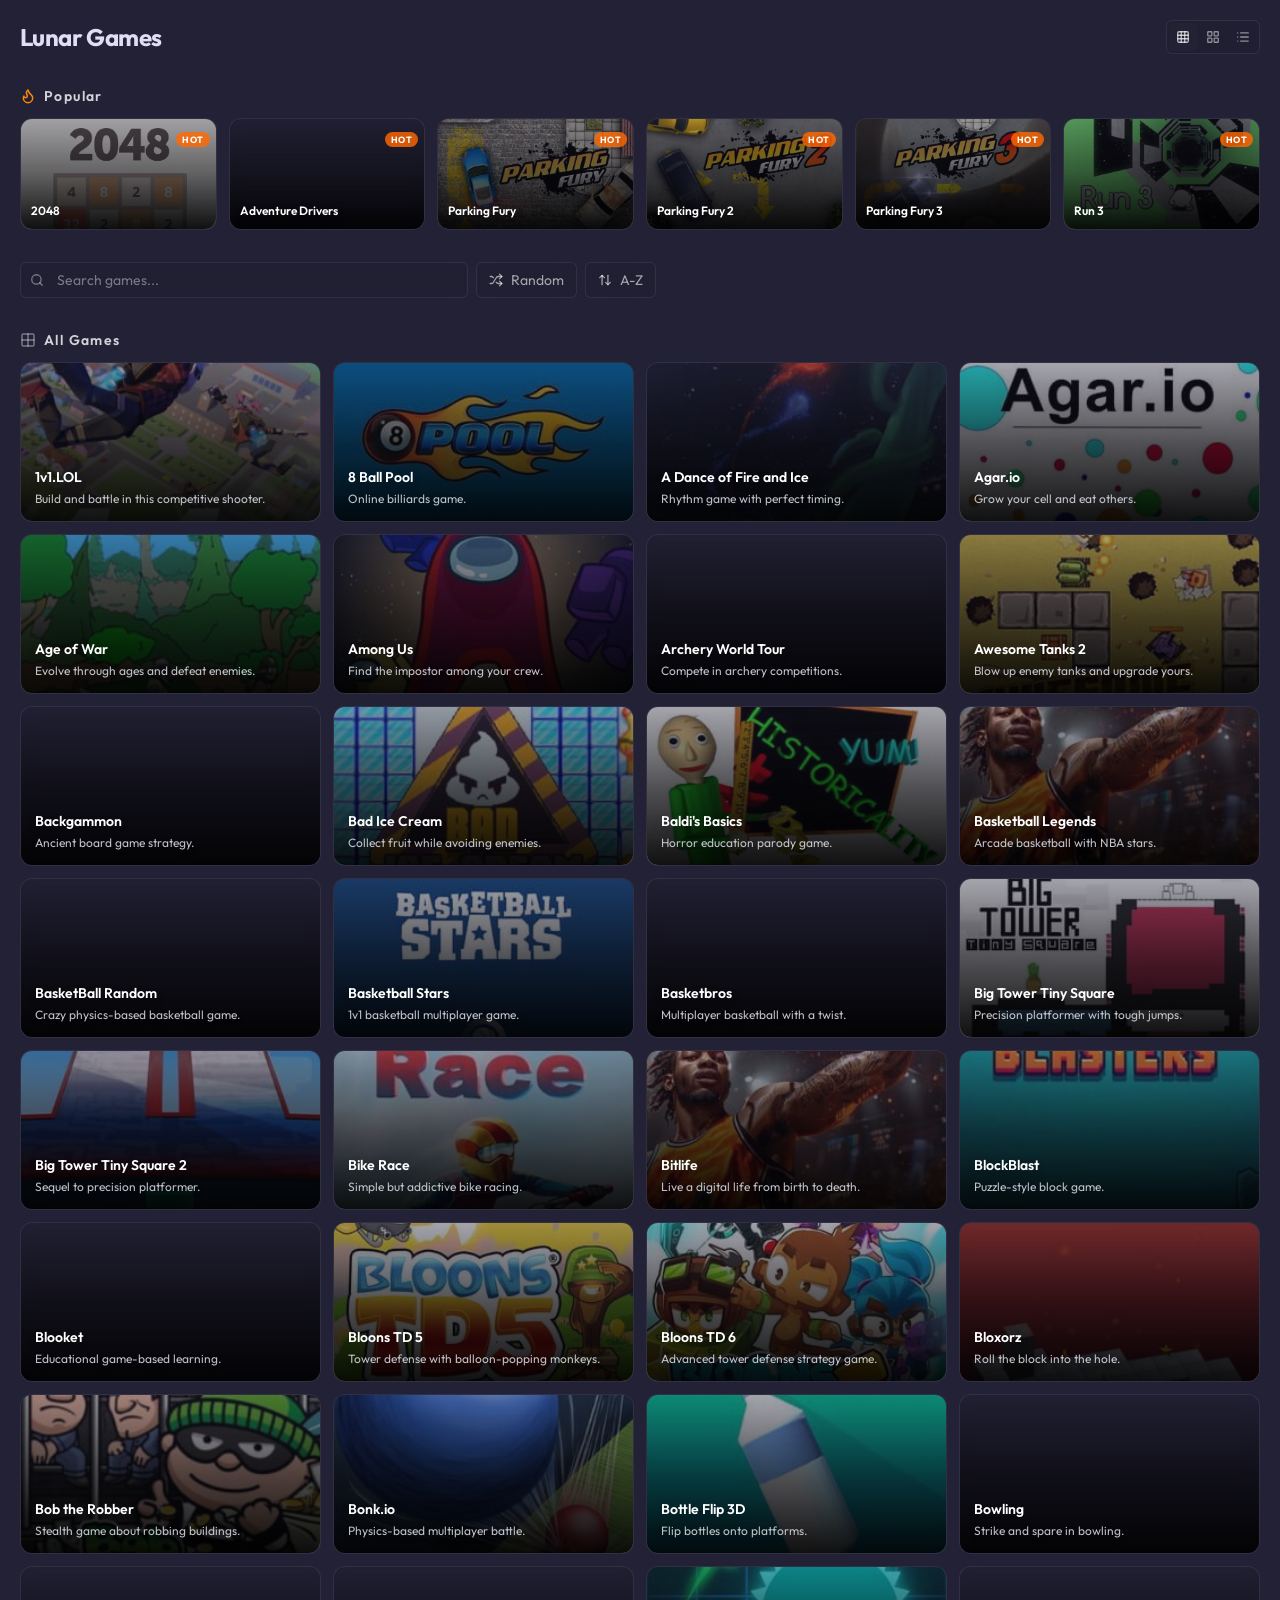
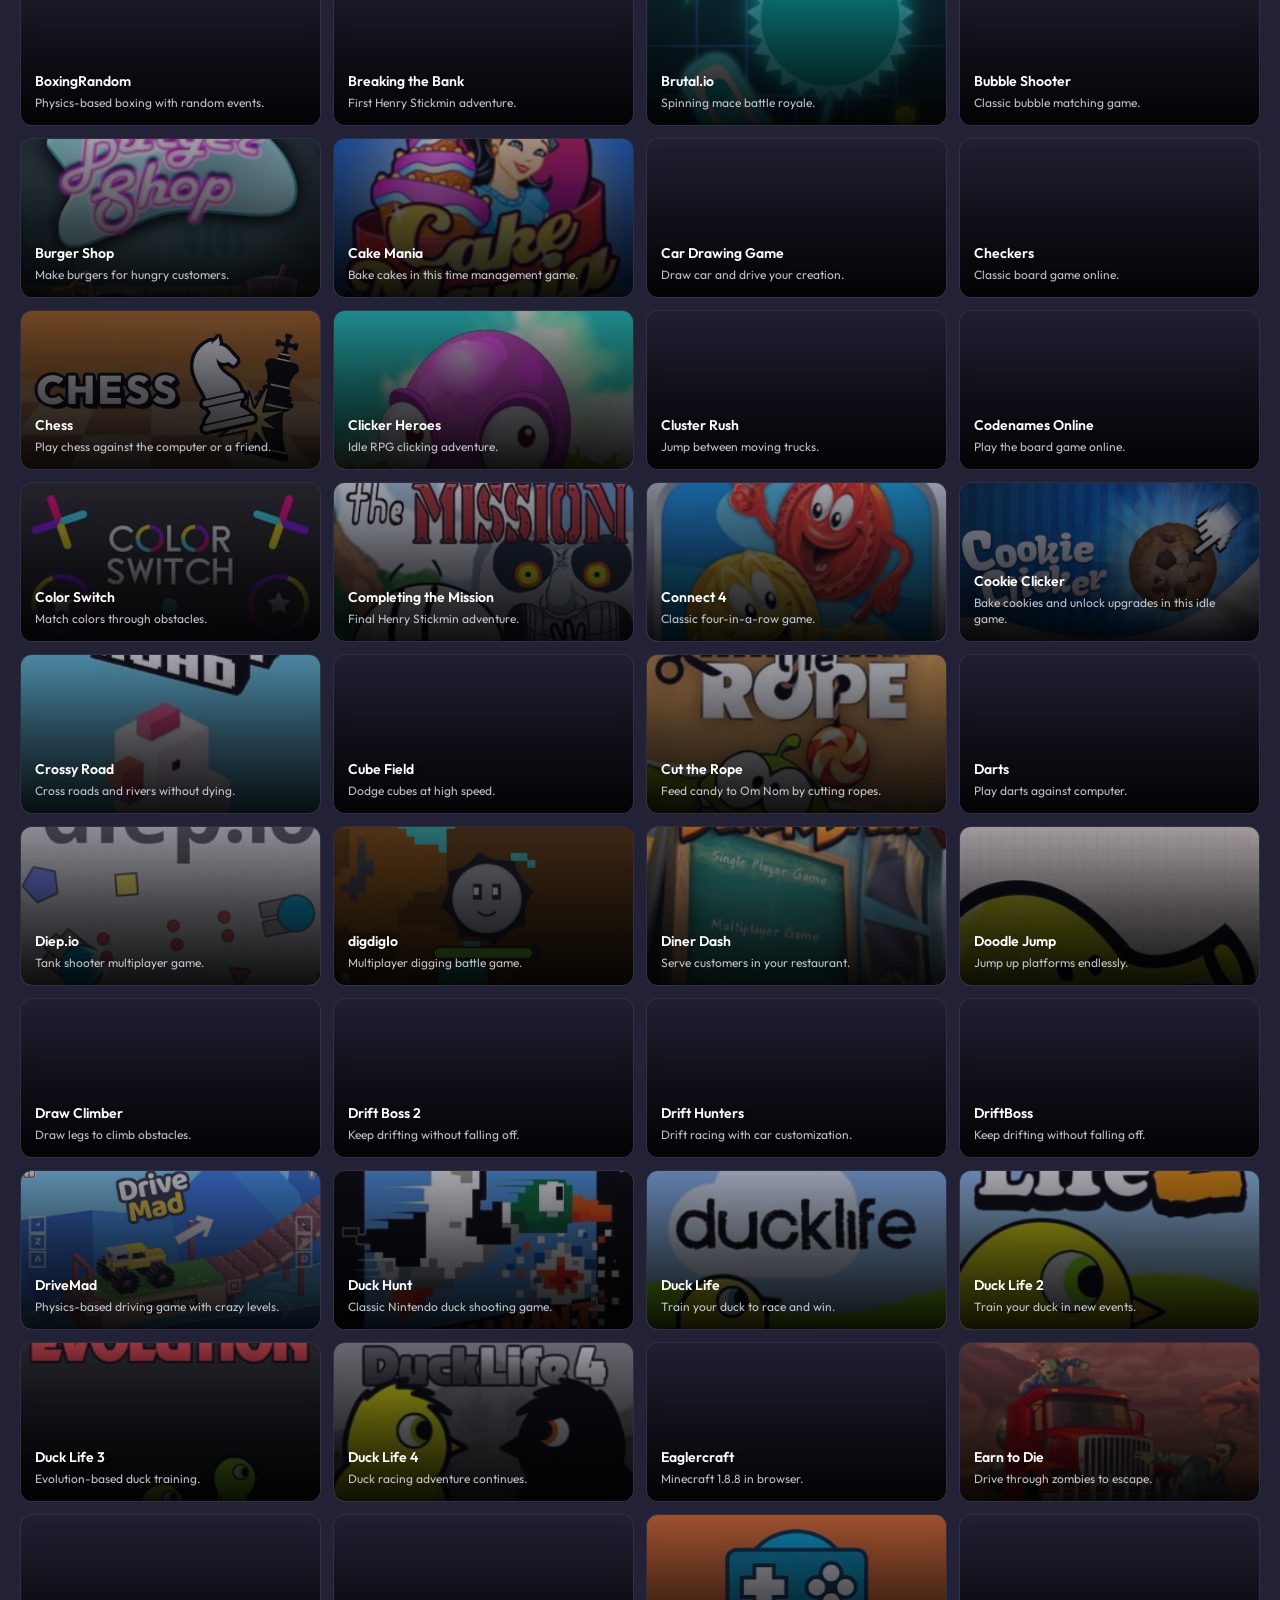
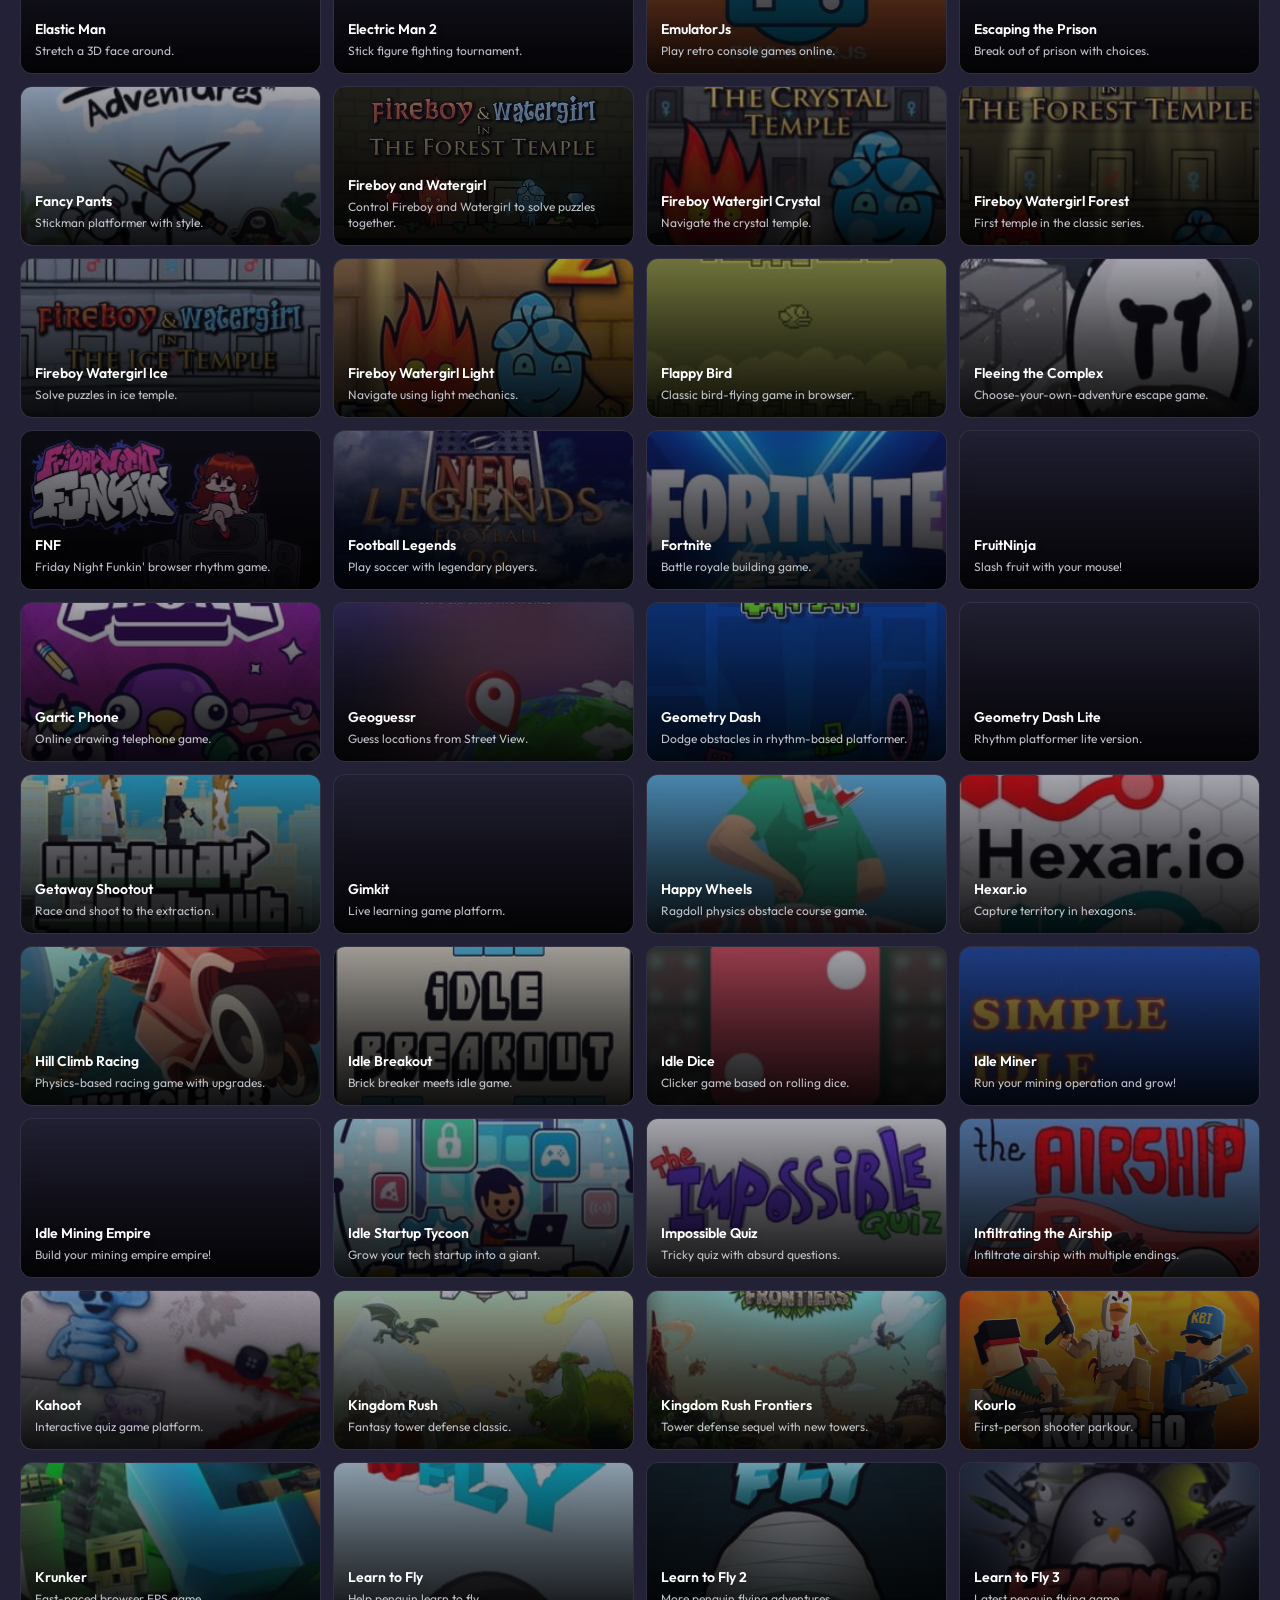
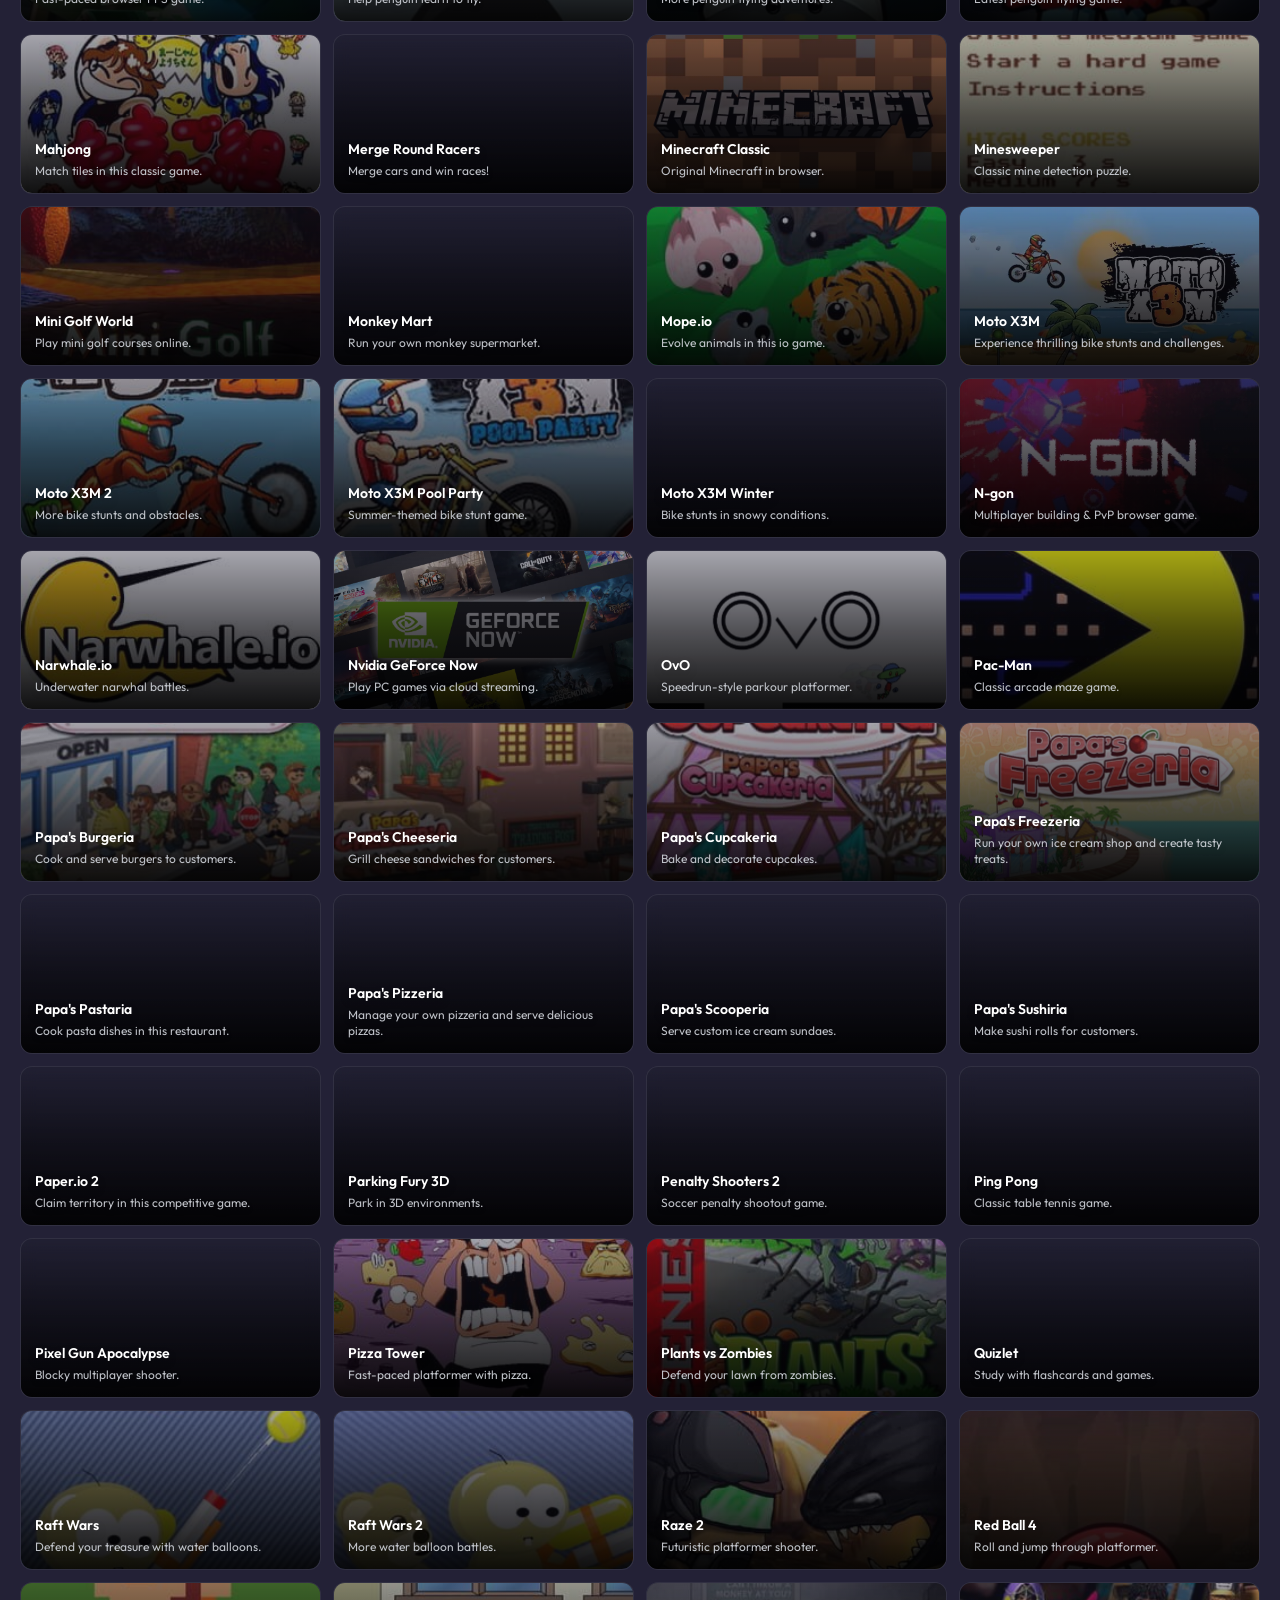
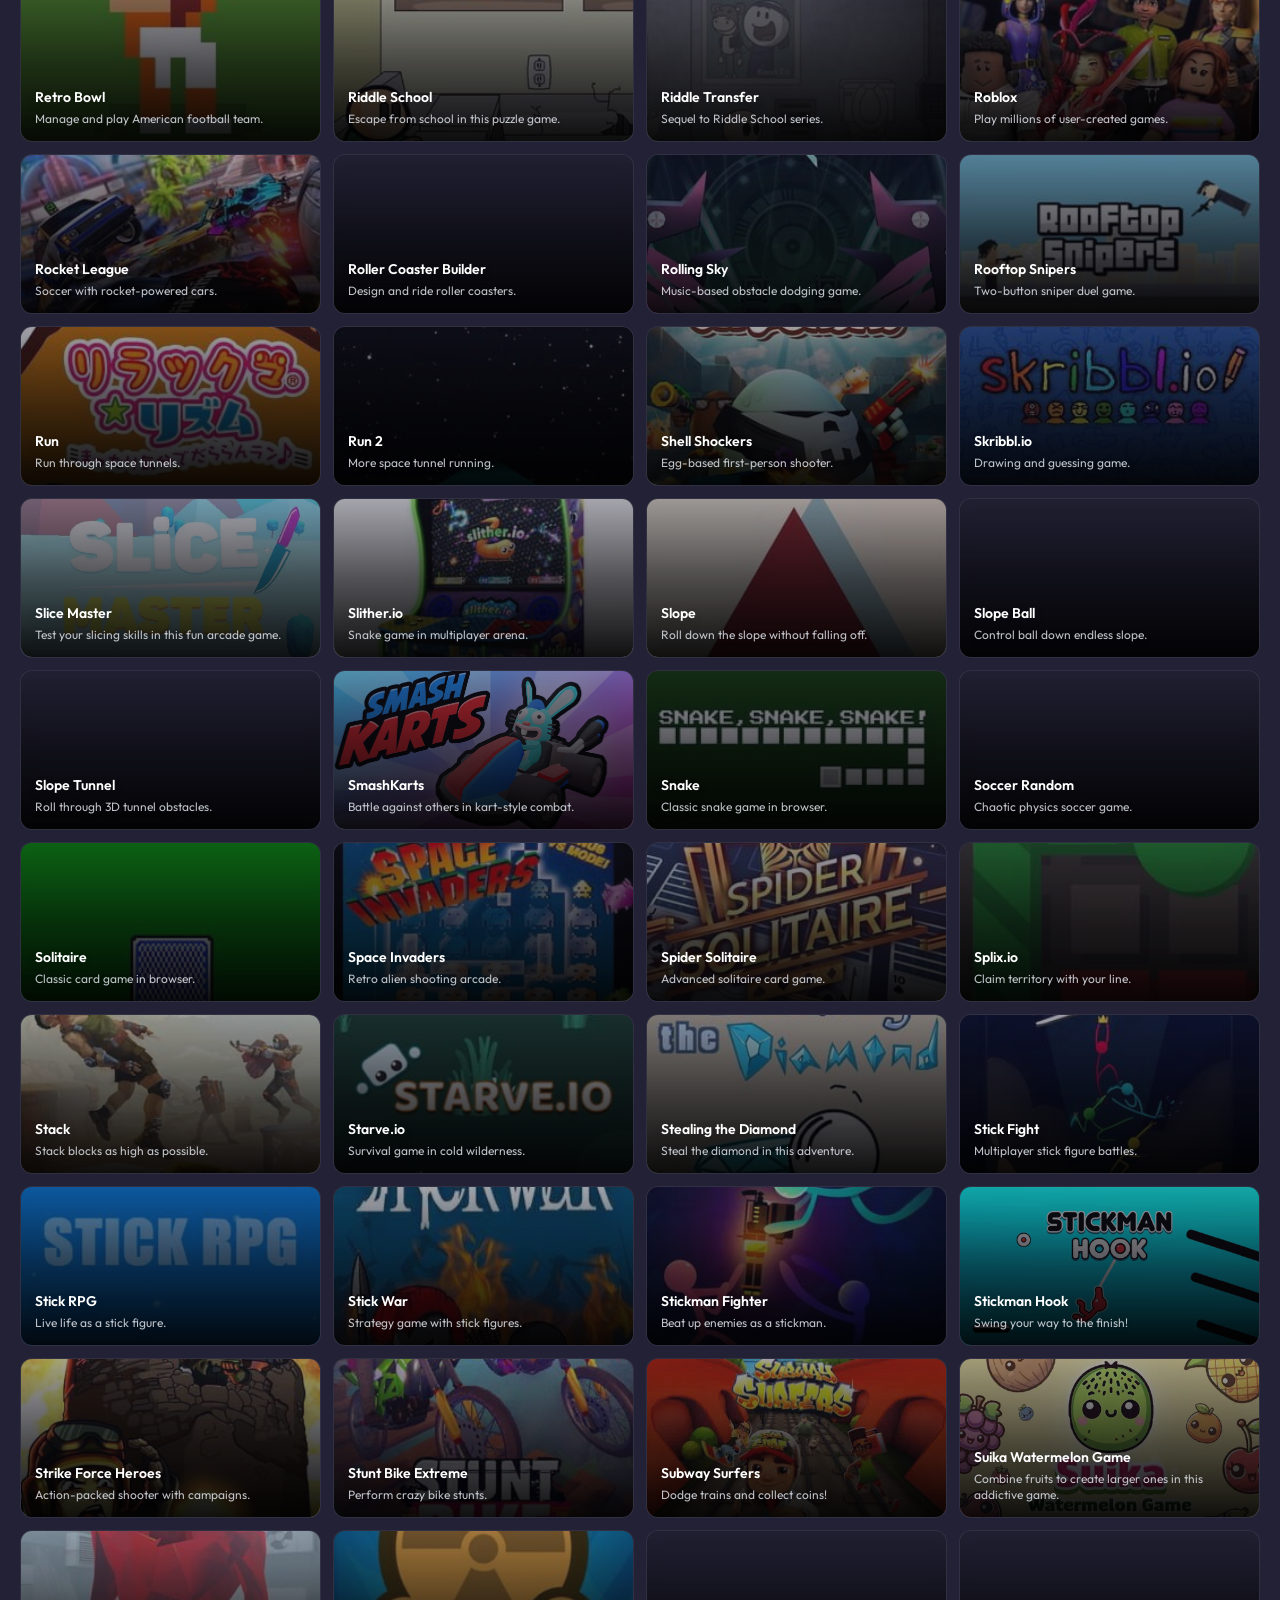
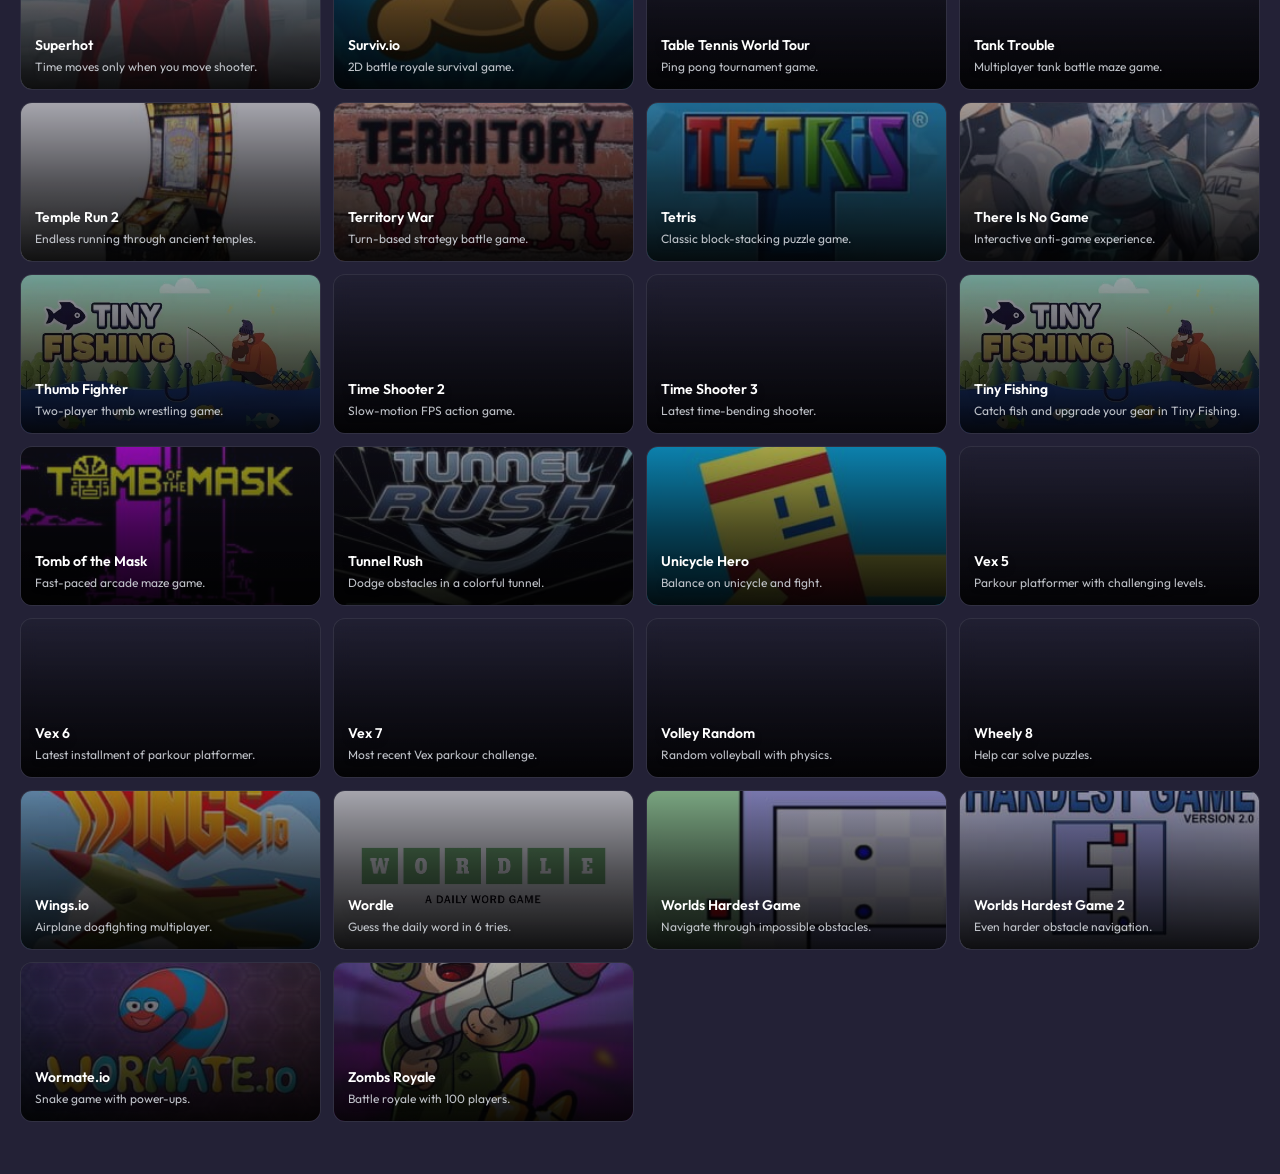
==== math/index.html @ 928b839b "boom" ====
<!DOCTYPE html><html lang="en" data-astro-cid-glvf5kyw> <head><meta charset="UTF-8"><meta name="viewport" content="width=device-width, initial-scale=1.0"><title>Lunar Games</title><script async src="https://www.googletagmanager.com/gtag/js?id=G-DQZPCVEF89"></script><script>
      window.dataLayer = window.dataLayer || [];
      function gtag() {
        window.dataLayer.push(arguments);
      }
      gtag('js', new Date());
      gtag('config', 'G-DQZPCVEF89');
    </script><link rel="stylesheet" href="/_astro/math.CpYYXuPh.css">
<style>@keyframes fadeIn{0%{opacity:0;transform:translateY(10px)}to{opacity:1;transform:translateY(0)}}html,body,[data-astro-cid-glvf5kyw]{scrollbar-width:none!important;-ms-overflow-style:none!important}html::-webkit-scrollbar,body::-webkit-scrollbar,[data-astro-cid-glvf5kyw]::-webkit-scrollbar{display:none!important;width:0!important;background:transparent!important}
</style><script type="module" src="/_astro/page.B6nuzVct.js"></script></head> <body data-astro-cid-glvf5kyw> <script src="/bm/index.js"></script> <script src="/data/all.js"></script> <script src="/tmp/config.js"></script> <script src="/tmp/bundle.js"></script> <html lang="en" data-astro-cid-glapizwy> <body class="bg-background font-linux text-text-header min-h-screen" data-astro-cid-glapizwy> <div class="mx-auto max-w-7xl space-y-8 p-5" data-astro-cid-glapizwy> <div class="flex items-center justify-between" data-astro-cid-glapizwy> <div data-astro-cid-glapizwy> <h1 class="text-2xl font-bold tracking-tight" data-astro-cid-glapizwy>Lunar Games</h1> </div> <div class="flex gap-0.5 rounded-md border border-white/[0.08] bg-[#1e1e2f]/50 p-0.5 backdrop-blur-sm" data-astro-cid-glapizwy> <button data-view="grid" class="flex h-7 w-7 items-center justify-center rounded bg-[#252537]/60 text-white/70 transition-all duration-150" data-astro-cid-glapizwy> <i data-lucide="grid-3x3" class="h-3.5 w-3.5" data-astro-cid-glapizwy></i> </button> <button data-view="compact" class="flex h-7 w-7 items-center justify-center rounded text-white/50 transition-all duration-150" data-astro-cid-glapizwy> <i data-lucide="layout-grid" class="h-3.5 w-3.5" data-astro-cid-glapizwy></i> </button> <button data-view="list" class="flex h-7 w-7 items-center justify-center rounded text-white/50 transition-all duration-150" data-astro-cid-glapizwy> <i data-lucide="list" class="h-3.5 w-3.5" data-astro-cid-glapizwy></i> </button> </div> </div> <div data-astro-cid-glapizwy> <div class="mb-3 flex items-center gap-2" data-astro-cid-glapizwy> <i data-lucide="flame" class="h-4 w-4 text-orange-400" data-astro-cid-glapizwy></i> <h2 class="text-sm font-semibold tracking-widest text-white/80" data-astro-cid-glapizwy>Popular</h2> </div> <div class="grid grid-cols-2 gap-3 sm:grid-cols-3 lg:grid-cols-6" data-astro-cid-glapizwy> <div data-href="https://2048game.com/" data-name="2048" data-bg="/a/images/ga/2048.webp" class="card card-loading group relative flex h-28 cursor-pointer flex-col justify-end overflow-hidden rounded-xl border border-white/[0.08] bg-[#1e1e2f]/40 backdrop-blur-sm transition-all duration-200 hover:scale-[1.03] hover:shadow-lg" data-astro-cid-glapizwy> <div class="card-bg absolute inset-0 bg-cover bg-center opacity-60 transition-opacity group-hover:opacity-80" data-astro-cid-glapizwy></div> <div class="absolute inset-0 bg-gradient-to-t from-black/90 via-black/40 to-transparent" data-astro-cid-glapizwy></div> <div class="absolute top-1.5 right-1.5 z-10" data-astro-cid-glapizwy> <span class="rounded-full bg-orange-500/80 px-1.5 py-0.5 text-[9px] font-bold tracking-wider text-white uppercase backdrop-blur-sm" data-astro-cid-glapizwy>
Hot
</span> </div> <div class="relative z-10 p-2.5" data-astro-cid-glapizwy> <h2 class="truncate text-xs font-semibold text-white drop-shadow-lg" data-astro-cid-glapizwy> 2048 </h2> </div> </div><div data-href="https://ubg77.github.io/game131022/adventure-drivers/" data-name="Adventure Drivers" data-bg="/a/images/ad.jpg" class="card card-loading group relative flex h-28 cursor-pointer flex-col justify-end overflow-hidden rounded-xl border border-white/[0.08] bg-[#1e1e2f]/40 backdrop-blur-sm transition-all duration-200 hover:scale-[1.03] hover:shadow-lg" data-astro-cid-glapizwy> <div class="card-bg absolute inset-0 bg-cover bg-center opacity-60 transition-opacity group-hover:opacity-80" data-astro-cid-glapizwy></div> <div class="absolute inset-0 bg-gradient-to-t from-black/90 via-black/40 to-transparent" data-astro-cid-glapizwy></div> <div class="absolute top-1.5 right-1.5 z-10" data-astro-cid-glapizwy> <span class="rounded-full bg-orange-500/80 px-1.5 py-0.5 text-[9px] font-bold tracking-wider text-white uppercase backdrop-blur-sm" data-astro-cid-glapizwy>
Hot
</span> </div> <div class="relative z-10 p-2.5" data-astro-cid-glapizwy> <h2 class="truncate text-xs font-semibold text-white drop-shadow-lg" data-astro-cid-glapizwy> Adventure Drivers </h2> </div> </div><div data-href="https://www.coolmathgames.com/0-parking-fury/play" data-name="Parking Fury" data-bg="/a/images/ga/pf.webp" class="card card-loading group relative flex h-28 cursor-pointer flex-col justify-end overflow-hidden rounded-xl border border-white/[0.08] bg-[#1e1e2f]/40 backdrop-blur-sm transition-all duration-200 hover:scale-[1.03] hover:shadow-lg" data-astro-cid-glapizwy> <div class="card-bg absolute inset-0 bg-cover bg-center opacity-60 transition-opacity group-hover:opacity-80" data-astro-cid-glapizwy></div> <div class="absolute inset-0 bg-gradient-to-t from-black/90 via-black/40 to-transparent" data-astro-cid-glapizwy></div> <div class="absolute top-1.5 right-1.5 z-10" data-astro-cid-glapizwy> <span class="rounded-full bg-orange-500/80 px-1.5 py-0.5 text-[9px] font-bold tracking-wider text-white uppercase backdrop-blur-sm" data-astro-cid-glapizwy>
Hot
</span> </div> <div class="relative z-10 p-2.5" data-astro-cid-glapizwy> <h2 class="truncate text-xs font-semibold text-white drop-shadow-lg" data-astro-cid-glapizwy> Parking Fury </h2> </div> </div><div data-href="https://www.coolmathgames.com/0-parking-fury-2/play" data-name="Parking Fury 2" data-bg="/a/images/ga/pf2.webp" class="card card-loading group relative flex h-28 cursor-pointer flex-col justify-end overflow-hidden rounded-xl border border-white/[0.08] bg-[#1e1e2f]/40 backdrop-blur-sm transition-all duration-200 hover:scale-[1.03] hover:shadow-lg" data-astro-cid-glapizwy> <div class="card-bg absolute inset-0 bg-cover bg-center opacity-60 transition-opacity group-hover:opacity-80" data-astro-cid-glapizwy></div> <div class="absolute inset-0 bg-gradient-to-t from-black/90 via-black/40 to-transparent" data-astro-cid-glapizwy></div> <div class="absolute top-1.5 right-1.5 z-10" data-astro-cid-glapizwy> <span class="rounded-full bg-orange-500/80 px-1.5 py-0.5 text-[9px] font-bold tracking-wider text-white uppercase backdrop-blur-sm" data-astro-cid-glapizwy>
Hot
</span> </div> <div class="relative z-10 p-2.5" data-astro-cid-glapizwy> <h2 class="truncate text-xs font-semibold text-white drop-shadow-lg" data-astro-cid-glapizwy> Parking Fury 2 </h2> </div> </div><div data-href="https://www.coolmathgames.com/0-parking-fury-3/play" data-name="Parking Fury 3" data-bg="/a/images/ga/pf3.webp" class="card card-loading group relative flex h-28 cursor-pointer flex-col justify-end overflow-hidden rounded-xl border border-white/[0.08] bg-[#1e1e2f]/40 backdrop-blur-sm transition-all duration-200 hover:scale-[1.03] hover:shadow-lg" data-astro-cid-glapizwy> <div class="card-bg absolute inset-0 bg-cover bg-center opacity-60 transition-opacity group-hover:opacity-80" data-astro-cid-glapizwy></div> <div class="absolute inset-0 bg-gradient-to-t from-black/90 via-black/40 to-transparent" data-astro-cid-glapizwy></div> <div class="absolute top-1.5 right-1.5 z-10" data-astro-cid-glapizwy> <span class="rounded-full bg-orange-500/80 px-1.5 py-0.5 text-[9px] font-bold tracking-wider text-white uppercase backdrop-blur-sm" data-astro-cid-glapizwy>
Hot
</span> </div> <div class="relative z-10 p-2.5" data-astro-cid-glapizwy> <h2 class="truncate text-xs font-semibold text-white drop-shadow-lg" data-astro-cid-glapizwy> Parking Fury 3 </h2> </div> </div><div data-href="https://www.coolmathgames.com/0-run-3/play" data-name="Run 3" data-bg="/a/images/ga/r3.webp" class="card card-loading group relative flex h-28 cursor-pointer flex-col justify-end overflow-hidden rounded-xl border border-white/[0.08] bg-[#1e1e2f]/40 backdrop-blur-sm transition-all duration-200 hover:scale-[1.03] hover:shadow-lg" data-astro-cid-glapizwy> <div class="card-bg absolute inset-0 bg-cover bg-center opacity-60 transition-opacity group-hover:opacity-80" data-astro-cid-glapizwy></div> <div class="absolute inset-0 bg-gradient-to-t from-black/90 via-black/40 to-transparent" data-astro-cid-glapizwy></div> <div class="absolute top-1.5 right-1.5 z-10" data-astro-cid-glapizwy> <span class="rounded-full bg-orange-500/80 px-1.5 py-0.5 text-[9px] font-bold tracking-wider text-white uppercase backdrop-blur-sm" data-astro-cid-glapizwy>
Hot
</span> </div> <div class="relative z-10 p-2.5" data-astro-cid-glapizwy> <h2 class="truncate text-xs font-semibold text-white drop-shadow-lg" data-astro-cid-glapizwy> Run 3 </h2> </div> </div> </div> </div> <div class="flex flex-wrap items-center gap-2" data-astro-cid-glapizwy> <div class="relative max-w-md min-w-60 flex-1" data-astro-cid-glapizwy> <i data-lucide="search" class="pointer-events-none absolute top-1/2 left-2.5 z-10 h-3.5 w-3.5 -translate-y-1/2 text-white/40" data-astro-cid-glapizwy></i> <input type="text" data-input placeholder="Search games..." class="h-9 w-full rounded-md border border-white/[0.08] bg-[#1e1e2f]/40 pr-3 pl-9 text-sm text-white/80 placeholder-white/40 backdrop-blur-sm transition-colors focus:border-white/[0.15] focus:outline-none" data-astro-cid-glapizwy> </div> <button data-random class="flex h-9 items-center gap-2 rounded-md border border-white/[0.08] bg-[#1e1e2f]/40 px-3 text-sm text-white/60 backdrop-blur-sm transition-all duration-150 hover:border-white/[0.15] hover:bg-[#1e1e2f]/60 hover:text-white/80" data-astro-cid-glapizwy> <i data-lucide="shuffle" class="h-3.5 w-3.5" data-astro-cid-glapizwy></i>
Random
</button> <button data-sort class="flex h-9 items-center gap-2 rounded-md border border-white/[0.08] bg-[#1e1e2f]/40 px-3 text-sm text-white/60 backdrop-blur-sm transition-all duration-150 hover:border-white/[0.15] hover:bg-[#1e1e2f]/60 hover:text-white/80" data-astro-cid-glapizwy> <i data-lucide="arrow-up-down" class="h-3.5 w-3.5" data-astro-cid-glapizwy></i> <span data-astro-cid-glapizwy>A-Z</span> </button> </div> <div data-astro-cid-glapizwy> <div class="mb-3 flex items-center gap-2" data-astro-cid-glapizwy> <i data-lucide="grid-2x2" class="h-4 w-4 text-white/40" data-astro-cid-glapizwy></i> <h2 class="text-sm font-semibold tracking-widest text-white/80" data-astro-cid-glapizwy>All Games</h2> </div> <div data-container class="grid grid-cols-1 gap-3 sm:grid-cols-2 md:grid-cols-3 lg:grid-cols-4" data-astro-cid-glapizwy> <div data-href="https://1v1.lol/" data-name="1v1.LOL" data-bg="/a/images/ga/1v1.jpg" class="card card-loading group relative flex h-40 cursor-pointer flex-col justify-end overflow-hidden rounded-xl border border-white/[0.08] bg-[#1e1e2f]/40 backdrop-blur-sm transition-all duration-200 hover:scale-[1.02] hover:border-white/[0.15] hover:shadow-lg hover:shadow-black/30" style="animation: fadeIn 0.3s ease-out" data-astro-cid-glapizwy> <div class="card-bg absolute inset-0 bg-cover bg-center opacity-60 transition-opacity group-hover:opacity-75" data-astro-cid-glapizwy></div> <div class="absolute inset-0 bg-gradient-to-t from-black/90 via-black/50 to-transparent" data-astro-cid-glapizwy></div> <div class="relative z-10 p-3.5" data-astro-cid-glapizwy> <h2 class="mb-1 text-sm font-semibold text-white drop-shadow-lg" data-astro-cid-glapizwy>1v1.LOL</h2> <p class="line-clamp-2 text-xs text-gray-300/90 drop-shadow-md" data-astro-cid-glapizwy>Build and battle in this competitive shooter.</p> </div> </div><div data-href="https://www.crazygames.com/game/8-ball-pool" data-name="8 Ball Pool" data-bg="/a/images/ga/8ball.jpg" class="card card-loading group relative flex h-40 cursor-pointer flex-col justify-end overflow-hidden rounded-xl border border-white/[0.08] bg-[#1e1e2f]/40 backdrop-blur-sm transition-all duration-200 hover:scale-[1.02] hover:border-white/[0.15] hover:shadow-lg hover:shadow-black/30" style="animation: fadeIn 0.3s ease-out" data-astro-cid-glapizwy> <div class="card-bg absolute inset-0 bg-cover bg-center opacity-60 transition-opacity group-hover:opacity-75" data-astro-cid-glapizwy></div> <div class="absolute inset-0 bg-gradient-to-t from-black/90 via-black/50 to-transparent" data-astro-cid-glapizwy></div> <div class="relative z-10 p-3.5" data-astro-cid-glapizwy> <h2 class="mb-1 text-sm font-semibold text-white drop-shadow-lg" data-astro-cid-glapizwy>8 Ball Pool</h2> <p class="line-clamp-2 text-xs text-gray-300/90 drop-shadow-md" data-astro-cid-glapizwy>Online billiards game.</p> </div> </div><div data-href="https://www.coolmathgames.com/0-a-dance-of-fire-and-ice/play" data-name="A Dance of Fire and Ice" data-bg="/a/images/ga/adfi.jpg" class="card card-loading group relative flex h-40 cursor-pointer flex-col justify-end overflow-hidden rounded-xl border border-white/[0.08] bg-[#1e1e2f]/40 backdrop-blur-sm transition-all duration-200 hover:scale-[1.02] hover:border-white/[0.15] hover:shadow-lg hover:shadow-black/30" style="animation: fadeIn 0.3s ease-out" data-astro-cid-glapizwy> <div class="card-bg absolute inset-0 bg-cover bg-center opacity-60 transition-opacity group-hover:opacity-75" data-astro-cid-glapizwy></div> <div class="absolute inset-0 bg-gradient-to-t from-black/90 via-black/50 to-transparent" data-astro-cid-glapizwy></div> <div class="relative z-10 p-3.5" data-astro-cid-glapizwy> <h2 class="mb-1 text-sm font-semibold text-white drop-shadow-lg" data-astro-cid-glapizwy>A Dance of Fire and Ice</h2> <p class="line-clamp-2 text-xs text-gray-300/90 drop-shadow-md" data-astro-cid-glapizwy>Rhythm game with perfect timing.</p> </div> </div><div data-href="https://agar.io/" data-name="Agar.io" data-bg="/a/images/ga/agar.jpg" class="card card-loading group relative flex h-40 cursor-pointer flex-col justify-end overflow-hidden rounded-xl border border-white/[0.08] bg-[#1e1e2f]/40 backdrop-blur-sm transition-all duration-200 hover:scale-[1.02] hover:border-white/[0.15] hover:shadow-lg hover:shadow-black/30" style="animation: fadeIn 0.3s ease-out" data-astro-cid-glapizwy> <div class="card-bg absolute inset-0 bg-cover bg-center opacity-60 transition-opacity group-hover:opacity-75" data-astro-cid-glapizwy></div> <div class="absolute inset-0 bg-gradient-to-t from-black/90 via-black/50 to-transparent" data-astro-cid-glapizwy></div> <div class="relative z-10 p-3.5" data-astro-cid-glapizwy> <h2 class="mb-1 text-sm font-semibold text-white drop-shadow-lg" data-astro-cid-glapizwy>Agar.io</h2> <p class="line-clamp-2 text-xs text-gray-300/90 drop-shadow-md" data-astro-cid-glapizwy>Grow your cell and eat others.</p> </div> </div><div data-href="https://www.crazygames.com/game/age-of-war" data-name="Age of War" data-bg="/a/images/ga/aow.jpg" class="card card-loading group relative flex h-40 cursor-pointer flex-col justify-end overflow-hidden rounded-xl border border-white/[0.08] bg-[#1e1e2f]/40 backdrop-blur-sm transition-all duration-200 hover:scale-[1.02] hover:border-white/[0.15] hover:shadow-lg hover:shadow-black/30" style="animation: fadeIn 0.3s ease-out" data-astro-cid-glapizwy> <div class="card-bg absolute inset-0 bg-cover bg-center opacity-60 transition-opacity group-hover:opacity-75" data-astro-cid-glapizwy></div> <div class="absolute inset-0 bg-gradient-to-t from-black/90 via-black/50 to-transparent" data-astro-cid-glapizwy></div> <div class="relative z-10 p-3.5" data-astro-cid-glapizwy> <h2 class="mb-1 text-sm font-semibold text-white drop-shadow-lg" data-astro-cid-glapizwy>Age of War</h2> <p class="line-clamp-2 text-xs text-gray-300/90 drop-shadow-md" data-astro-cid-glapizwy>Evolve through ages and defeat enemies.</p> </div> </div><div data-href="https://www.crazygames.com/game/among-us" data-name="Among Us" data-bg="/a/images/ga/au.jpg" class="card card-loading group relative flex h-40 cursor-pointer flex-col justify-end overflow-hidden rounded-xl border border-white/[0.08] bg-[#1e1e2f]/40 backdrop-blur-sm transition-all duration-200 hover:scale-[1.02] hover:border-white/[0.15] hover:shadow-lg hover:shadow-black/30" style="animation: fadeIn 0.3s ease-out" data-astro-cid-glapizwy> <div class="card-bg absolute inset-0 bg-cover bg-center opacity-60 transition-opacity group-hover:opacity-75" data-astro-cid-glapizwy></div> <div class="absolute inset-0 bg-gradient-to-t from-black/90 via-black/50 to-transparent" data-astro-cid-glapizwy></div> <div class="relative z-10 p-3.5" data-astro-cid-glapizwy> <h2 class="mb-1 text-sm font-semibold text-white drop-shadow-lg" data-astro-cid-glapizwy>Among Us</h2> <p class="line-clamp-2 text-xs text-gray-300/90 drop-shadow-md" data-astro-cid-glapizwy>Find the impostor among your crew.</p> </div> </div><div data-href="https://www.crazygames.com/game/archery-world-tour" data-name="Archery World Tour" data-bg="/a/images/ga/awt.webp" class="card card-loading group relative flex h-40 cursor-pointer flex-col justify-end overflow-hidden rounded-xl border border-white/[0.08] bg-[#1e1e2f]/40 backdrop-blur-sm transition-all duration-200 hover:scale-[1.02] hover:border-white/[0.15] hover:shadow-lg hover:shadow-black/30" style="animation: fadeIn 0.3s ease-out" data-astro-cid-glapizwy> <div class="card-bg absolute inset-0 bg-cover bg-center opacity-60 transition-opacity group-hover:opacity-75" data-astro-cid-glapizwy></div> <div class="absolute inset-0 bg-gradient-to-t from-black/90 via-black/50 to-transparent" data-astro-cid-glapizwy></div> <div class="relative z-10 p-3.5" data-astro-cid-glapizwy> <h2 class="mb-1 text-sm font-semibold text-white drop-shadow-lg" data-astro-cid-glapizwy>Archery World Tour</h2> <p class="line-clamp-2 text-xs text-gray-300/90 drop-shadow-md" data-astro-cid-glapizwy>Compete in archery competitions.</p> </div> </div><div data-href="https://ubg98.github.io/AwesomeTanks2/" data-name="Awesome Tanks 2" data-bg="/a/images/ga/at2.jpg" class="card card-loading group relative flex h-40 cursor-pointer flex-col justify-end overflow-hidden rounded-xl border border-white/[0.08] bg-[#1e1e2f]/40 backdrop-blur-sm transition-all duration-200 hover:scale-[1.02] hover:border-white/[0.15] hover:shadow-lg hover:shadow-black/30" style="animation: fadeIn 0.3s ease-out" data-astro-cid-glapizwy> <div class="card-bg absolute inset-0 bg-cover bg-center opacity-60 transition-opacity group-hover:opacity-75" data-astro-cid-glapizwy></div> <div class="absolute inset-0 bg-gradient-to-t from-black/90 via-black/50 to-transparent" data-astro-cid-glapizwy></div> <div class="relative z-10 p-3.5" data-astro-cid-glapizwy> <h2 class="mb-1 text-sm font-semibold text-white drop-shadow-lg" data-astro-cid-glapizwy>Awesome Tanks 2</h2> <p class="line-clamp-2 text-xs text-gray-300/90 drop-shadow-md" data-astro-cid-glapizwy>Blow up enemy tanks and upgrade yours.</p> </div> </div><div data-href="https://www.247backgammon.com/" data-name="Backgammon" data-bg="/a/images/ga/bg.webp" class="card card-loading group relative flex h-40 cursor-pointer flex-col justify-end overflow-hidden rounded-xl border border-white/[0.08] bg-[#1e1e2f]/40 backdrop-blur-sm transition-all duration-200 hover:scale-[1.02] hover:border-white/[0.15] hover:shadow-lg hover:shadow-black/30" style="animation: fadeIn 0.3s ease-out" data-astro-cid-glapizwy> <div class="card-bg absolute inset-0 bg-cover bg-center opacity-60 transition-opacity group-hover:opacity-75" data-astro-cid-glapizwy></div> <div class="absolute inset-0 bg-gradient-to-t from-black/90 via-black/50 to-transparent" data-astro-cid-glapizwy></div> <div class="relative z-10 p-3.5" data-astro-cid-glapizwy> <h2 class="mb-1 text-sm font-semibold text-white drop-shadow-lg" data-astro-cid-glapizwy>Backgammon</h2> <p class="line-clamp-2 text-xs text-gray-300/90 drop-shadow-md" data-astro-cid-glapizwy>Ancient board game strategy.</p> </div> </div><div data-href="https://www.coolmathgames.com/0-bad-ice-cream/play" data-name="Bad Ice Cream" data-bg="/a/images/ga/bic.jpg" class="card card-loading group relative flex h-40 cursor-pointer flex-col justify-end overflow-hidden rounded-xl border border-white/[0.08] bg-[#1e1e2f]/40 backdrop-blur-sm transition-all duration-200 hover:scale-[1.02] hover:border-white/[0.15] hover:shadow-lg hover:shadow-black/30" style="animation: fadeIn 0.3s ease-out" data-astro-cid-glapizwy> <div class="card-bg absolute inset-0 bg-cover bg-center opacity-60 transition-opacity group-hover:opacity-75" data-astro-cid-glapizwy></div> <div class="absolute inset-0 bg-gradient-to-t from-black/90 via-black/50 to-transparent" data-astro-cid-glapizwy></div> <div class="relative z-10 p-3.5" data-astro-cid-glapizwy> <h2 class="mb-1 text-sm font-semibold text-white drop-shadow-lg" data-astro-cid-glapizwy>Bad Ice Cream</h2> <p class="line-clamp-2 text-xs text-gray-300/90 drop-shadow-md" data-astro-cid-glapizwy>Collect fruit while avoiding enemies.</p> </div> </div><div data-href="https://ubg77.github.io/game131022/baldis-basics/" data-name="Baldi's Basics" data-bg="/a/images/ga/baldi.jpg" class="card card-loading group relative flex h-40 cursor-pointer flex-col justify-end overflow-hidden rounded-xl border border-white/[0.08] bg-[#1e1e2f]/40 backdrop-blur-sm transition-all duration-200 hover:scale-[1.02] hover:border-white/[0.15] hover:shadow-lg hover:shadow-black/30" style="animation: fadeIn 0.3s ease-out" data-astro-cid-glapizwy> <div class="card-bg absolute inset-0 bg-cover bg-center opacity-60 transition-opacity group-hover:opacity-75" data-astro-cid-glapizwy></div> <div class="absolute inset-0 bg-gradient-to-t from-black/90 via-black/50 to-transparent" data-astro-cid-glapizwy></div> <div class="relative z-10 p-3.5" data-astro-cid-glapizwy> <h2 class="mb-1 text-sm font-semibold text-white drop-shadow-lg" data-astro-cid-glapizwy>Baldi&#39;s Basics</h2> <p class="line-clamp-2 text-xs text-gray-300/90 drop-shadow-md" data-astro-cid-glapizwy>Horror education parody game.</p> </div> </div><div data-href="https://basketball-legends.io/" data-name="Basketball Legends" data-bg="/a/images/ga/bl.jpg" class="card card-loading group relative flex h-40 cursor-pointer flex-col justify-end overflow-hidden rounded-xl border border-white/[0.08] bg-[#1e1e2f]/40 backdrop-blur-sm transition-all duration-200 hover:scale-[1.02] hover:border-white/[0.15] hover:shadow-lg hover:shadow-black/30" style="animation: fadeIn 0.3s ease-out" data-astro-cid-glapizwy> <div class="card-bg absolute inset-0 bg-cover bg-center opacity-60 transition-opacity group-hover:opacity-75" data-astro-cid-glapizwy></div> <div class="absolute inset-0 bg-gradient-to-t from-black/90 via-black/50 to-transparent" data-astro-cid-glapizwy></div> <div class="relative z-10 p-3.5" data-astro-cid-glapizwy> <h2 class="mb-1 text-sm font-semibold text-white drop-shadow-lg" data-astro-cid-glapizwy>Basketball Legends</h2> <p class="line-clamp-2 text-xs text-gray-300/90 drop-shadow-md" data-astro-cid-glapizwy>Arcade basketball with NBA stars.</p> </div> </div><div data-href="https://tylerpalko.github.io/gamehub/basketrandom/" data-name="BasketBall Random" data-bg="/a/images/bbr.png" class="card card-loading group relative flex h-40 cursor-pointer flex-col justify-end overflow-hidden rounded-xl border border-white/[0.08] bg-[#1e1e2f]/40 backdrop-blur-sm transition-all duration-200 hover:scale-[1.02] hover:border-white/[0.15] hover:shadow-lg hover:shadow-black/30" style="animation: fadeIn 0.3s ease-out" data-astro-cid-glapizwy> <div class="card-bg absolute inset-0 bg-cover bg-center opacity-60 transition-opacity group-hover:opacity-75" data-astro-cid-glapizwy></div> <div class="absolute inset-0 bg-gradient-to-t from-black/90 via-black/50 to-transparent" data-astro-cid-glapizwy></div> <div class="relative z-10 p-3.5" data-astro-cid-glapizwy> <h2 class="mb-1 text-sm font-semibold text-white drop-shadow-lg" data-astro-cid-glapizwy>BasketBall Random</h2> <p class="line-clamp-2 text-xs text-gray-300/90 drop-shadow-md" data-astro-cid-glapizwy>Crazy physics-based basketball game.</p> </div> </div><div data-href="https://basketball-stars.io/" data-name="Basketball Stars" data-bg="/a/images/ga/bstars.jpg" class="card card-loading group relative flex h-40 cursor-pointer flex-col justify-end overflow-hidden rounded-xl border border-white/[0.08] bg-[#1e1e2f]/40 backdrop-blur-sm transition-all duration-200 hover:scale-[1.02] hover:border-white/[0.15] hover:shadow-lg hover:shadow-black/30" style="animation: fadeIn 0.3s ease-out" data-astro-cid-glapizwy> <div class="card-bg absolute inset-0 bg-cover bg-center opacity-60 transition-opacity group-hover:opacity-75" data-astro-cid-glapizwy></div> <div class="absolute inset-0 bg-gradient-to-t from-black/90 via-black/50 to-transparent" data-astro-cid-glapizwy></div> <div class="relative z-10 p-3.5" data-astro-cid-glapizwy> <h2 class="mb-1 text-sm font-semibold text-white drop-shadow-lg" data-astro-cid-glapizwy>Basketball Stars</h2> <p class="line-clamp-2 text-xs text-gray-300/90 drop-shadow-md" data-astro-cid-glapizwy>1v1 basketball multiplayer game.</p> </div> </div><div data-href="https://basketbros.io/" data-name="Basketbros" data-bg="/a/images/bbs.jpeg" class="card card-loading group relative flex h-40 cursor-pointer flex-col justify-end overflow-hidden rounded-xl border border-white/[0.08] bg-[#1e1e2f]/40 backdrop-blur-sm transition-all duration-200 hover:scale-[1.02] hover:border-white/[0.15] hover:shadow-lg hover:shadow-black/30" style="animation: fadeIn 0.3s ease-out" data-astro-cid-glapizwy> <div class="card-bg absolute inset-0 bg-cover bg-center opacity-60 transition-opacity group-hover:opacity-75" data-astro-cid-glapizwy></div> <div class="absolute inset-0 bg-gradient-to-t from-black/90 via-black/50 to-transparent" data-astro-cid-glapizwy></div> <div class="relative z-10 p-3.5" data-astro-cid-glapizwy> <h2 class="mb-1 text-sm font-semibold text-white drop-shadow-lg" data-astro-cid-glapizwy>Basketbros</h2> <p class="line-clamp-2 text-xs text-gray-300/90 drop-shadow-md" data-astro-cid-glapizwy>Multiplayer basketball with a twist.</p> </div> </div><div data-href="https://www.coolmathgames.com/0-big-tower-tiny-square/play" data-name="Big Tower Tiny Square" data-bg="/a/images/ga/btts.jpg" class="card card-loading group relative flex h-40 cursor-pointer flex-col justify-end overflow-hidden rounded-xl border border-white/[0.08] bg-[#1e1e2f]/40 backdrop-blur-sm transition-all duration-200 hover:scale-[1.02] hover:border-white/[0.15] hover:shadow-lg hover:shadow-black/30" style="animation: fadeIn 0.3s ease-out" data-astro-cid-glapizwy> <div class="card-bg absolute inset-0 bg-cover bg-center opacity-60 transition-opacity group-hover:opacity-75" data-astro-cid-glapizwy></div> <div class="absolute inset-0 bg-gradient-to-t from-black/90 via-black/50 to-transparent" data-astro-cid-glapizwy></div> <div class="relative z-10 p-3.5" data-astro-cid-glapizwy> <h2 class="mb-1 text-sm font-semibold text-white drop-shadow-lg" data-astro-cid-glapizwy>Big Tower Tiny Square</h2> <p class="line-clamp-2 text-xs text-gray-300/90 drop-shadow-md" data-astro-cid-glapizwy>Precision platformer with tough jumps.</p> </div> </div><div data-href="https://www.coolmathgames.com/0-big-tower-tiny-square-2/play" data-name="Big Tower Tiny Square 2" data-bg="/a/images/ga/btts2.jpg" class="card card-loading group relative flex h-40 cursor-pointer flex-col justify-end overflow-hidden rounded-xl border border-white/[0.08] bg-[#1e1e2f]/40 backdrop-blur-sm transition-all duration-200 hover:scale-[1.02] hover:border-white/[0.15] hover:shadow-lg hover:shadow-black/30" style="animation: fadeIn 0.3s ease-out" data-astro-cid-glapizwy> <div class="card-bg absolute inset-0 bg-cover bg-center opacity-60 transition-opacity group-hover:opacity-75" data-astro-cid-glapizwy></div> <div class="absolute inset-0 bg-gradient-to-t from-black/90 via-black/50 to-transparent" data-astro-cid-glapizwy></div> <div class="relative z-10 p-3.5" data-astro-cid-glapizwy> <h2 class="mb-1 text-sm font-semibold text-white drop-shadow-lg" data-astro-cid-glapizwy>Big Tower Tiny Square 2</h2> <p class="line-clamp-2 text-xs text-gray-300/90 drop-shadow-md" data-astro-cid-glapizwy>Sequel to precision platformer.</p> </div> </div><div data-href="https://ubg77.github.io/game131022/bike-race/" data-name="Bike Race" data-bg="/a/images/ga/br.jpg" class="card card-loading group relative flex h-40 cursor-pointer flex-col justify-end overflow-hidden rounded-xl border border-white/[0.08] bg-[#1e1e2f]/40 backdrop-blur-sm transition-all duration-200 hover:scale-[1.02] hover:border-white/[0.15] hover:shadow-lg hover:shadow-black/30" style="animation: fadeIn 0.3s ease-out" data-astro-cid-glapizwy> <div class="card-bg absolute inset-0 bg-cover bg-center opacity-60 transition-opacity group-hover:opacity-75" data-astro-cid-glapizwy></div> <div class="absolute inset-0 bg-gradient-to-t from-black/90 via-black/50 to-transparent" data-astro-cid-glapizwy></div> <div class="relative z-10 p-3.5" data-astro-cid-glapizwy> <h2 class="mb-1 text-sm font-semibold text-white drop-shadow-lg" data-astro-cid-glapizwy>Bike Race</h2> <p class="line-clamp-2 text-xs text-gray-300/90 drop-shadow-md" data-astro-cid-glapizwy>Simple but addictive bike racing.</p> </div> </div><div data-href="https://xlegends.github.io/bitlife/" data-name="Bitlife" data-bg="/a/images/ga/bl.jpg" class="card card-loading group relative flex h-40 cursor-pointer flex-col justify-end overflow-hidden rounded-xl border border-white/[0.08] bg-[#1e1e2f]/40 backdrop-blur-sm transition-all duration-200 hover:scale-[1.02] hover:border-white/[0.15] hover:shadow-lg hover:shadow-black/30" style="animation: fadeIn 0.3s ease-out" data-astro-cid-glapizwy> <div class="card-bg absolute inset-0 bg-cover bg-center opacity-60 transition-opacity group-hover:opacity-75" data-astro-cid-glapizwy></div> <div class="absolute inset-0 bg-gradient-to-t from-black/90 via-black/50 to-transparent" data-astro-cid-glapizwy></div> <div class="relative z-10 p-3.5" data-astro-cid-glapizwy> <h2 class="mb-1 text-sm font-semibold text-white drop-shadow-lg" data-astro-cid-glapizwy>Bitlife</h2> <p class="line-clamp-2 text-xs text-gray-300/90 drop-shadow-md" data-astro-cid-glapizwy>Live a digital life from birth to death.</p> </div> </div><div data-href="https://reunbozdo.github.io/" data-name="BlockBlast" data-bg="/a/images/ga/bb.jpg" class="card card-loading group relative flex h-40 cursor-pointer flex-col justify-end overflow-hidden rounded-xl border border-white/[0.08] bg-[#1e1e2f]/40 backdrop-blur-sm transition-all duration-200 hover:scale-[1.02] hover:border-white/[0.15] hover:shadow-lg hover:shadow-black/30" style="animation: fadeIn 0.3s ease-out" data-astro-cid-glapizwy> <div class="card-bg absolute inset-0 bg-cover bg-center opacity-60 transition-opacity group-hover:opacity-75" data-astro-cid-glapizwy></div> <div class="absolute inset-0 bg-gradient-to-t from-black/90 via-black/50 to-transparent" data-astro-cid-glapizwy></div> <div class="relative z-10 p-3.5" data-astro-cid-glapizwy> <h2 class="mb-1 text-sm font-semibold text-white drop-shadow-lg" data-astro-cid-glapizwy>BlockBlast</h2> <p class="line-clamp-2 text-xs text-gray-300/90 drop-shadow-md" data-astro-cid-glapizwy>Puzzle-style block game.</p> </div> </div><div data-href="https://www.blooket.com/" data-name="Blooket" data-bg="/a/images/ga/blooket.webp" class="card card-loading group relative flex h-40 cursor-pointer flex-col justify-end overflow-hidden rounded-xl border border-white/[0.08] bg-[#1e1e2f]/40 backdrop-blur-sm transition-all duration-200 hover:scale-[1.02] hover:border-white/[0.15] hover:shadow-lg hover:shadow-black/30" style="animation: fadeIn 0.3s ease-out" data-astro-cid-glapizwy> <div class="card-bg absolute inset-0 bg-cover bg-center opacity-60 transition-opacity group-hover:opacity-75" data-astro-cid-glapizwy></div> <div class="absolute inset-0 bg-gradient-to-t from-black/90 via-black/50 to-transparent" data-astro-cid-glapizwy></div> <div class="relative z-10 p-3.5" data-astro-cid-glapizwy> <h2 class="mb-1 text-sm font-semibold text-white drop-shadow-lg" data-astro-cid-glapizwy>Blooket</h2> <p class="line-clamp-2 text-xs text-gray-300/90 drop-shadow-md" data-astro-cid-glapizwy>Educational game-based learning.</p> </div> </div><div data-href="https://www.coolmathgames.com/0-bloons-tower-defense-5/play" data-name="Bloons TD 5" data-bg="/a/images/ga/btd5.jpg" class="card card-loading group relative flex h-40 cursor-pointer flex-col justify-end overflow-hidden rounded-xl border border-white/[0.08] bg-[#1e1e2f]/40 backdrop-blur-sm transition-all duration-200 hover:scale-[1.02] hover:border-white/[0.15] hover:shadow-lg hover:shadow-black/30" style="animation: fadeIn 0.3s ease-out" data-astro-cid-glapizwy> <div class="card-bg absolute inset-0 bg-cover bg-center opacity-60 transition-opacity group-hover:opacity-75" data-astro-cid-glapizwy></div> <div class="absolute inset-0 bg-gradient-to-t from-black/90 via-black/50 to-transparent" data-astro-cid-glapizwy></div> <div class="relative z-10 p-3.5" data-astro-cid-glapizwy> <h2 class="mb-1 text-sm font-semibold text-white drop-shadow-lg" data-astro-cid-glapizwy>Bloons TD 5</h2> <p class="line-clamp-2 text-xs text-gray-300/90 drop-shadow-md" data-astro-cid-glapizwy>Tower defense with balloon-popping monkeys.</p> </div> </div><div data-href="https://www.crazygames.com/game/bloons-td-6" data-name="Bloons TD 6" data-bg="/a/images/ga/btd6.jpg" class="card card-loading group relative flex h-40 cursor-pointer flex-col justify-end overflow-hidden rounded-xl border border-white/[0.08] bg-[#1e1e2f]/40 backdrop-blur-sm transition-all duration-200 hover:scale-[1.02] hover:border-white/[0.15] hover:shadow-lg hover:shadow-black/30" style="animation: fadeIn 0.3s ease-out" data-astro-cid-glapizwy> <div class="card-bg absolute inset-0 bg-cover bg-center opacity-60 transition-opacity group-hover:opacity-75" data-astro-cid-glapizwy></div> <div class="absolute inset-0 bg-gradient-to-t from-black/90 via-black/50 to-transparent" data-astro-cid-glapizwy></div> <div class="relative z-10 p-3.5" data-astro-cid-glapizwy> <h2 class="mb-1 text-sm font-semibold text-white drop-shadow-lg" data-astro-cid-glapizwy>Bloons TD 6</h2> <p class="line-clamp-2 text-xs text-gray-300/90 drop-shadow-md" data-astro-cid-glapizwy>Advanced tower defense strategy game.</p> </div> </div><div data-href="https://www.coolmathgames.com/0-bloxorz/play" data-name="Bloxorz" data-bg="/a/images/ga/blox.jpg" class="card card-loading group relative flex h-40 cursor-pointer flex-col justify-end overflow-hidden rounded-xl border border-white/[0.08] bg-[#1e1e2f]/40 backdrop-blur-sm transition-all duration-200 hover:scale-[1.02] hover:border-white/[0.15] hover:shadow-lg hover:shadow-black/30" style="animation: fadeIn 0.3s ease-out" data-astro-cid-glapizwy> <div class="card-bg absolute inset-0 bg-cover bg-center opacity-60 transition-opacity group-hover:opacity-75" data-astro-cid-glapizwy></div> <div class="absolute inset-0 bg-gradient-to-t from-black/90 via-black/50 to-transparent" data-astro-cid-glapizwy></div> <div class="relative z-10 p-3.5" data-astro-cid-glapizwy> <h2 class="mb-1 text-sm font-semibold text-white drop-shadow-lg" data-astro-cid-glapizwy>Bloxorz</h2> <p class="line-clamp-2 text-xs text-gray-300/90 drop-shadow-md" data-astro-cid-glapizwy>Roll the block into the hole.</p> </div> </div><div data-href="https://www.coolmathgames.com/0-bob-the-robber/play" data-name="Bob the Robber" data-bg="/a/images/ga/btr.jpg" class="card card-loading group relative flex h-40 cursor-pointer flex-col justify-end overflow-hidden rounded-xl border border-white/[0.08] bg-[#1e1e2f]/40 backdrop-blur-sm transition-all duration-200 hover:scale-[1.02] hover:border-white/[0.15] hover:shadow-lg hover:shadow-black/30" style="animation: fadeIn 0.3s ease-out" data-astro-cid-glapizwy> <div class="card-bg absolute inset-0 bg-cover bg-center opacity-60 transition-opacity group-hover:opacity-75" data-astro-cid-glapizwy></div> <div class="absolute inset-0 bg-gradient-to-t from-black/90 via-black/50 to-transparent" data-astro-cid-glapizwy></div> <div class="relative z-10 p-3.5" data-astro-cid-glapizwy> <h2 class="mb-1 text-sm font-semibold text-white drop-shadow-lg" data-astro-cid-glapizwy>Bob the Robber</h2> <p class="line-clamp-2 text-xs text-gray-300/90 drop-shadow-md" data-astro-cid-glapizwy>Stealth game about robbing buildings.</p> </div> </div><div data-href="https://bonk.io/" data-name="Bonk.io" data-bg="/a/images/ga/bonk.jpg" class="card card-loading group relative flex h-40 cursor-pointer flex-col justify-end overflow-hidden rounded-xl border border-white/[0.08] bg-[#1e1e2f]/40 backdrop-blur-sm transition-all duration-200 hover:scale-[1.02] hover:border-white/[0.15] hover:shadow-lg hover:shadow-black/30" style="animation: fadeIn 0.3s ease-out" data-astro-cid-glapizwy> <div class="card-bg absolute inset-0 bg-cover bg-center opacity-60 transition-opacity group-hover:opacity-75" data-astro-cid-glapizwy></div> <div class="absolute inset-0 bg-gradient-to-t from-black/90 via-black/50 to-transparent" data-astro-cid-glapizwy></div> <div class="relative z-10 p-3.5" data-astro-cid-glapizwy> <h2 class="mb-1 text-sm font-semibold text-white drop-shadow-lg" data-astro-cid-glapizwy>Bonk.io</h2> <p class="line-clamp-2 text-xs text-gray-300/90 drop-shadow-md" data-astro-cid-glapizwy>Physics-based multiplayer battle.</p> </div> </div><div data-href="https://ubg77.github.io/game131022/bottle-flip-3d/" data-name="Bottle Flip 3D" data-bg="/a/images/ga/bf3d.jpg" class="card card-loading group relative flex h-40 cursor-pointer flex-col justify-end overflow-hidden rounded-xl border border-white/[0.08] bg-[#1e1e2f]/40 backdrop-blur-sm transition-all duration-200 hover:scale-[1.02] hover:border-white/[0.15] hover:shadow-lg hover:shadow-black/30" style="animation: fadeIn 0.3s ease-out" data-astro-cid-glapizwy> <div class="card-bg absolute inset-0 bg-cover bg-center opacity-60 transition-opacity group-hover:opacity-75" data-astro-cid-glapizwy></div> <div class="absolute inset-0 bg-gradient-to-t from-black/90 via-black/50 to-transparent" data-astro-cid-glapizwy></div> <div class="relative z-10 p-3.5" data-astro-cid-glapizwy> <h2 class="mb-1 text-sm font-semibold text-white drop-shadow-lg" data-astro-cid-glapizwy>Bottle Flip 3D</h2> <p class="line-clamp-2 text-xs text-gray-300/90 drop-shadow-md" data-astro-cid-glapizwy>Flip bottles onto platforms.</p> </div> </div><div data-href="https://www.crazygames.com/game/bowling" data-name="Bowling" data-bg="/a/images/ga/bowl.webp" class="card card-loading group relative flex h-40 cursor-pointer flex-col justify-end overflow-hidden rounded-xl border border-white/[0.08] bg-[#1e1e2f]/40 backdrop-blur-sm transition-all duration-200 hover:scale-[1.02] hover:border-white/[0.15] hover:shadow-lg hover:shadow-black/30" style="animation: fadeIn 0.3s ease-out" data-astro-cid-glapizwy> <div class="card-bg absolute inset-0 bg-cover bg-center opacity-60 transition-opacity group-hover:opacity-75" data-astro-cid-glapizwy></div> <div class="absolute inset-0 bg-gradient-to-t from-black/90 via-black/50 to-transparent" data-astro-cid-glapizwy></div> <div class="relative z-10 p-3.5" data-astro-cid-glapizwy> <h2 class="mb-1 text-sm font-semibold text-white drop-shadow-lg" data-astro-cid-glapizwy>Bowling</h2> <p class="line-clamp-2 text-xs text-gray-300/90 drop-shadow-md" data-astro-cid-glapizwy>Strike and spare in bowling.</p> </div> </div><div data-href="https://tylerpalko.github.io/gamehub/boxingrandom/" data-name="BoxingRandom" data-bg="/a/images/ga/boxr.webp" class="card card-loading group relative flex h-40 cursor-pointer flex-col justify-end overflow-hidden rounded-xl border border-white/[0.08] bg-[#1e1e2f]/40 backdrop-blur-sm transition-all duration-200 hover:scale-[1.02] hover:border-white/[0.15] hover:shadow-lg hover:shadow-black/30" style="animation: fadeIn 0.3s ease-out" data-astro-cid-glapizwy> <div class="card-bg absolute inset-0 bg-cover bg-center opacity-60 transition-opacity group-hover:opacity-75" data-astro-cid-glapizwy></div> <div class="absolute inset-0 bg-gradient-to-t from-black/90 via-black/50 to-transparent" data-astro-cid-glapizwy></div> <div class="relative z-10 p-3.5" data-astro-cid-glapizwy> <h2 class="mb-1 text-sm font-semibold text-white drop-shadow-lg" data-astro-cid-glapizwy>BoxingRandom</h2> <p class="line-clamp-2 text-xs text-gray-300/90 drop-shadow-md" data-astro-cid-glapizwy>Physics-based boxing with random events.</p> </div> </div><div data-href="https://www.newgrounds.com/portal/view/503796" data-name="Breaking the Bank" data-bg="/a/images/ga/btb.webp" class="card card-loading group relative flex h-40 cursor-pointer flex-col justify-end overflow-hidden rounded-xl border border-white/[0.08] bg-[#1e1e2f]/40 backdrop-blur-sm transition-all duration-200 hover:scale-[1.02] hover:border-white/[0.15] hover:shadow-lg hover:shadow-black/30" style="animation: fadeIn 0.3s ease-out" data-astro-cid-glapizwy> <div class="card-bg absolute inset-0 bg-cover bg-center opacity-60 transition-opacity group-hover:opacity-75" data-astro-cid-glapizwy></div> <div class="absolute inset-0 bg-gradient-to-t from-black/90 via-black/50 to-transparent" data-astro-cid-glapizwy></div> <div class="relative z-10 p-3.5" data-astro-cid-glapizwy> <h2 class="mb-1 text-sm font-semibold text-white drop-shadow-lg" data-astro-cid-glapizwy>Breaking the Bank</h2> <p class="line-clamp-2 text-xs text-gray-300/90 drop-shadow-md" data-astro-cid-glapizwy>First Henry Stickmin adventure.</p> </div> </div><div data-href="https://brutal.io/" data-name="Brutal.io" data-bg="/a/images/ga/brutal.jpg" class="card card-loading group relative flex h-40 cursor-pointer flex-col justify-end overflow-hidden rounded-xl border border-white/[0.08] bg-[#1e1e2f]/40 backdrop-blur-sm transition-all duration-200 hover:scale-[1.02] hover:border-white/[0.15] hover:shadow-lg hover:shadow-black/30" style="animation: fadeIn 0.3s ease-out" data-astro-cid-glapizwy> <div class="card-bg absolute inset-0 bg-cover bg-center opacity-60 transition-opacity group-hover:opacity-75" data-astro-cid-glapizwy></div> <div class="absolute inset-0 bg-gradient-to-t from-black/90 via-black/50 to-transparent" data-astro-cid-glapizwy></div> <div class="relative z-10 p-3.5" data-astro-cid-glapizwy> <h2 class="mb-1 text-sm font-semibold text-white drop-shadow-lg" data-astro-cid-glapizwy>Brutal.io</h2> <p class="line-clamp-2 text-xs text-gray-300/90 drop-shadow-md" data-astro-cid-glapizwy>Spinning mace battle royale.</p> </div> </div><div data-href="https://www.crazygames.com/game/bubble-shooter" data-name="Bubble Shooter" data-bg="/a/images/ga/bs.webp" class="card card-loading group relative flex h-40 cursor-pointer flex-col justify-end overflow-hidden rounded-xl border border-white/[0.08] bg-[#1e1e2f]/40 backdrop-blur-sm transition-all duration-200 hover:scale-[1.02] hover:border-white/[0.15] hover:shadow-lg hover:shadow-black/30" style="animation: fadeIn 0.3s ease-out" data-astro-cid-glapizwy> <div class="card-bg absolute inset-0 bg-cover bg-center opacity-60 transition-opacity group-hover:opacity-75" data-astro-cid-glapizwy></div> <div class="absolute inset-0 bg-gradient-to-t from-black/90 via-black/50 to-transparent" data-astro-cid-glapizwy></div> <div class="relative z-10 p-3.5" data-astro-cid-glapizwy> <h2 class="mb-1 text-sm font-semibold text-white drop-shadow-lg" data-astro-cid-glapizwy>Bubble Shooter</h2> <p class="line-clamp-2 text-xs text-gray-300/90 drop-shadow-md" data-astro-cid-glapizwy>Classic bubble matching game.</p> </div> </div><div data-href="https://www.crazygames.com/game/burger-shop" data-name="Burger Shop" data-bg="/a/images/ga/burgers.jpg" class="card card-loading group relative flex h-40 cursor-pointer flex-col justify-end overflow-hidden rounded-xl border border-white/[0.08] bg-[#1e1e2f]/40 backdrop-blur-sm transition-all duration-200 hover:scale-[1.02] hover:border-white/[0.15] hover:shadow-lg hover:shadow-black/30" style="animation: fadeIn 0.3s ease-out" data-astro-cid-glapizwy> <div class="card-bg absolute inset-0 bg-cover bg-center opacity-60 transition-opacity group-hover:opacity-75" data-astro-cid-glapizwy></div> <div class="absolute inset-0 bg-gradient-to-t from-black/90 via-black/50 to-transparent" data-astro-cid-glapizwy></div> <div class="relative z-10 p-3.5" data-astro-cid-glapizwy> <h2 class="mb-1 text-sm font-semibold text-white drop-shadow-lg" data-astro-cid-glapizwy>Burger Shop</h2> <p class="line-clamp-2 text-xs text-gray-300/90 drop-shadow-md" data-astro-cid-glapizwy>Make burgers for hungry customers.</p> </div> </div><div data-href="https://www.crazygames.com/game/cake-mania" data-name="Cake Mania" data-bg="/a/images/ga/cakeman.jpg" class="card card-loading group relative flex h-40 cursor-pointer flex-col justify-end overflow-hidden rounded-xl border border-white/[0.08] bg-[#1e1e2f]/40 backdrop-blur-sm transition-all duration-200 hover:scale-[1.02] hover:border-white/[0.15] hover:shadow-lg hover:shadow-black/30" style="animation: fadeIn 0.3s ease-out" data-astro-cid-glapizwy> <div class="card-bg absolute inset-0 bg-cover bg-center opacity-60 transition-opacity group-hover:opacity-75" data-astro-cid-glapizwy></div> <div class="absolute inset-0 bg-gradient-to-t from-black/90 via-black/50 to-transparent" data-astro-cid-glapizwy></div> <div class="relative z-10 p-3.5" data-astro-cid-glapizwy> <h2 class="mb-1 text-sm font-semibold text-white drop-shadow-lg" data-astro-cid-glapizwy>Cake Mania</h2> <p class="line-clamp-2 text-xs text-gray-300/90 drop-shadow-md" data-astro-cid-glapizwy>Bake cakes in this time management game.</p> </div> </div><div data-href="https://ubg77.github.io/game131022/car-drawing-game/" data-name="Car Drawing Game" data-bg="/a/images/ga/cardraw.webp" class="card card-loading group relative flex h-40 cursor-pointer flex-col justify-end overflow-hidden rounded-xl border border-white/[0.08] bg-[#1e1e2f]/40 backdrop-blur-sm transition-all duration-200 hover:scale-[1.02] hover:border-white/[0.15] hover:shadow-lg hover:shadow-black/30" style="animation: fadeIn 0.3s ease-out" data-astro-cid-glapizwy> <div class="card-bg absolute inset-0 bg-cover bg-center opacity-60 transition-opacity group-hover:opacity-75" data-astro-cid-glapizwy></div> <div class="absolute inset-0 bg-gradient-to-t from-black/90 via-black/50 to-transparent" data-astro-cid-glapizwy></div> <div class="relative z-10 p-3.5" data-astro-cid-glapizwy> <h2 class="mb-1 text-sm font-semibold text-white drop-shadow-lg" data-astro-cid-glapizwy>Car Drawing Game</h2> <p class="line-clamp-2 text-xs text-gray-300/90 drop-shadow-md" data-astro-cid-glapizwy>Draw car and drive your creation.</p> </div> </div><div data-href="https://www.coolmathgames.com/0-checkers/play" data-name="Checkers" data-bg="/a/images/ga/check.webp" class="card card-loading group relative flex h-40 cursor-pointer flex-col justify-end overflow-hidden rounded-xl border border-white/[0.08] bg-[#1e1e2f]/40 backdrop-blur-sm transition-all duration-200 hover:scale-[1.02] hover:border-white/[0.15] hover:shadow-lg hover:shadow-black/30" style="animation: fadeIn 0.3s ease-out" data-astro-cid-glapizwy> <div class="card-bg absolute inset-0 bg-cover bg-center opacity-60 transition-opacity group-hover:opacity-75" data-astro-cid-glapizwy></div> <div class="absolute inset-0 bg-gradient-to-t from-black/90 via-black/50 to-transparent" data-astro-cid-glapizwy></div> <div class="relative z-10 p-3.5" data-astro-cid-glapizwy> <h2 class="mb-1 text-sm font-semibold text-white drop-shadow-lg" data-astro-cid-glapizwy>Checkers</h2> <p class="line-clamp-2 text-xs text-gray-300/90 drop-shadow-md" data-astro-cid-glapizwy>Classic board game online.</p> </div> </div><div data-href="https://www.coolmathgames.com/0-chess/play" data-name="Chess" data-bg="/a/images/ga/chess.webp" class="card card-loading group relative flex h-40 cursor-pointer flex-col justify-end overflow-hidden rounded-xl border border-white/[0.08] bg-[#1e1e2f]/40 backdrop-blur-sm transition-all duration-200 hover:scale-[1.02] hover:border-white/[0.15] hover:shadow-lg hover:shadow-black/30" style="animation: fadeIn 0.3s ease-out" data-astro-cid-glapizwy> <div class="card-bg absolute inset-0 bg-cover bg-center opacity-60 transition-opacity group-hover:opacity-75" data-astro-cid-glapizwy></div> <div class="absolute inset-0 bg-gradient-to-t from-black/90 via-black/50 to-transparent" data-astro-cid-glapizwy></div> <div class="relative z-10 p-3.5" data-astro-cid-glapizwy> <h2 class="mb-1 text-sm font-semibold text-white drop-shadow-lg" data-astro-cid-glapizwy>Chess</h2> <p class="line-clamp-2 text-xs text-gray-300/90 drop-shadow-md" data-astro-cid-glapizwy>Play chess against the computer or a friend.</p> </div> </div><div data-href="https://www.clickerheroes.com/play.html" data-name="Clicker Heroes" data-bg="/a/images/ga/ch.jpg" class="card card-loading group relative flex h-40 cursor-pointer flex-col justify-end overflow-hidden rounded-xl border border-white/[0.08] bg-[#1e1e2f]/40 backdrop-blur-sm transition-all duration-200 hover:scale-[1.02] hover:border-white/[0.15] hover:shadow-lg hover:shadow-black/30" style="animation: fadeIn 0.3s ease-out" data-astro-cid-glapizwy> <div class="card-bg absolute inset-0 bg-cover bg-center opacity-60 transition-opacity group-hover:opacity-75" data-astro-cid-glapizwy></div> <div class="absolute inset-0 bg-gradient-to-t from-black/90 via-black/50 to-transparent" data-astro-cid-glapizwy></div> <div class="relative z-10 p-3.5" data-astro-cid-glapizwy> <h2 class="mb-1 text-sm font-semibold text-white drop-shadow-lg" data-astro-cid-glapizwy>Clicker Heroes</h2> <p class="line-clamp-2 text-xs text-gray-300/90 drop-shadow-md" data-astro-cid-glapizwy>Idle RPG clicking adventure.</p> </div> </div><div data-href="https://cluster-rush.github.io/game/" data-name="Cluster Rush" data-bg="/a/images/ga/clr.webp" class="card card-loading group relative flex h-40 cursor-pointer flex-col justify-end overflow-hidden rounded-xl border border-white/[0.08] bg-[#1e1e2f]/40 backdrop-blur-sm transition-all duration-200 hover:scale-[1.02] hover:border-white/[0.15] hover:shadow-lg hover:shadow-black/30" style="animation: fadeIn 0.3s ease-out" data-astro-cid-glapizwy> <div class="card-bg absolute inset-0 bg-cover bg-center opacity-60 transition-opacity group-hover:opacity-75" data-astro-cid-glapizwy></div> <div class="absolute inset-0 bg-gradient-to-t from-black/90 via-black/50 to-transparent" data-astro-cid-glapizwy></div> <div class="relative z-10 p-3.5" data-astro-cid-glapizwy> <h2 class="mb-1 text-sm font-semibold text-white drop-shadow-lg" data-astro-cid-glapizwy>Cluster Rush</h2> <p class="line-clamp-2 text-xs text-gray-300/90 drop-shadow-md" data-astro-cid-glapizwy>Jump between moving trucks.</p> </div> </div><div data-href="https://www.horsepaste.com/" data-name="Codenames Online" data-bg="/a/images/ga/codenames.webp" class="card card-loading group relative flex h-40 cursor-pointer flex-col justify-end overflow-hidden rounded-xl border border-white/[0.08] bg-[#1e1e2f]/40 backdrop-blur-sm transition-all duration-200 hover:scale-[1.02] hover:border-white/[0.15] hover:shadow-lg hover:shadow-black/30" style="animation: fadeIn 0.3s ease-out" data-astro-cid-glapizwy> <div class="card-bg absolute inset-0 bg-cover bg-center opacity-60 transition-opacity group-hover:opacity-75" data-astro-cid-glapizwy></div> <div class="absolute inset-0 bg-gradient-to-t from-black/90 via-black/50 to-transparent" data-astro-cid-glapizwy></div> <div class="relative z-10 p-3.5" data-astro-cid-glapizwy> <h2 class="mb-1 text-sm font-semibold text-white drop-shadow-lg" data-astro-cid-glapizwy>Codenames Online</h2> <p class="line-clamp-2 text-xs text-gray-300/90 drop-shadow-md" data-astro-cid-glapizwy>Play the board game online.</p> </div> </div><div data-href="https://ubg77.github.io/game131022/color-switch/" data-name="Color Switch" data-bg="/a/images/ga/cs.jpg" class="card card-loading group relative flex h-40 cursor-pointer flex-col justify-end overflow-hidden rounded-xl border border-white/[0.08] bg-[#1e1e2f]/40 backdrop-blur-sm transition-all duration-200 hover:scale-[1.02] hover:border-white/[0.15] hover:shadow-lg hover:shadow-black/30" style="animation: fadeIn 0.3s ease-out" data-astro-cid-glapizwy> <div class="card-bg absolute inset-0 bg-cover bg-center opacity-60 transition-opacity group-hover:opacity-75" data-astro-cid-glapizwy></div> <div class="absolute inset-0 bg-gradient-to-t from-black/90 via-black/50 to-transparent" data-astro-cid-glapizwy></div> <div class="relative z-10 p-3.5" data-astro-cid-glapizwy> <h2 class="mb-1 text-sm font-semibold text-white drop-shadow-lg" data-astro-cid-glapizwy>Color Switch</h2> <p class="line-clamp-2 text-xs text-gray-300/90 drop-shadow-md" data-astro-cid-glapizwy>Match colors through obstacles.</p> </div> </div><div data-href="https://www.newgrounds.com/portal/view/760076" data-name="Completing the Mission" data-bg="/a/images/ga/ctm.jpg" class="card card-loading group relative flex h-40 cursor-pointer flex-col justify-end overflow-hidden rounded-xl border border-white/[0.08] bg-[#1e1e2f]/40 backdrop-blur-sm transition-all duration-200 hover:scale-[1.02] hover:border-white/[0.15] hover:shadow-lg hover:shadow-black/30" style="animation: fadeIn 0.3s ease-out" data-astro-cid-glapizwy> <div class="card-bg absolute inset-0 bg-cover bg-center opacity-60 transition-opacity group-hover:opacity-75" data-astro-cid-glapizwy></div> <div class="absolute inset-0 bg-gradient-to-t from-black/90 via-black/50 to-transparent" data-astro-cid-glapizwy></div> <div class="relative z-10 p-3.5" data-astro-cid-glapizwy> <h2 class="mb-1 text-sm font-semibold text-white drop-shadow-lg" data-astro-cid-glapizwy>Completing the Mission</h2> <p class="line-clamp-2 text-xs text-gray-300/90 drop-shadow-md" data-astro-cid-glapizwy>Final Henry Stickmin adventure.</p> </div> </div><div data-href="https://www.coolmathgames.com/0-connect-4/play" data-name="Connect 4" data-bg="/a/images/ga/c4.jpg" class="card card-loading group relative flex h-40 cursor-pointer flex-col justify-end overflow-hidden rounded-xl border border-white/[0.08] bg-[#1e1e2f]/40 backdrop-blur-sm transition-all duration-200 hover:scale-[1.02] hover:border-white/[0.15] hover:shadow-lg hover:shadow-black/30" style="animation: fadeIn 0.3s ease-out" data-astro-cid-glapizwy> <div class="card-bg absolute inset-0 bg-cover bg-center opacity-60 transition-opacity group-hover:opacity-75" data-astro-cid-glapizwy></div> <div class="absolute inset-0 bg-gradient-to-t from-black/90 via-black/50 to-transparent" data-astro-cid-glapizwy></div> <div class="relative z-10 p-3.5" data-astro-cid-glapizwy> <h2 class="mb-1 text-sm font-semibold text-white drop-shadow-lg" data-astro-cid-glapizwy>Connect 4</h2> <p class="line-clamp-2 text-xs text-gray-300/90 drop-shadow-md" data-astro-cid-glapizwy>Classic four-in-a-row game.</p> </div> </div><div data-href="https://orteil.dashnet.org/cookieclicker/" data-name="Cookie Clicker" data-bg="/a/images/ga/cc.webp" class="card card-loading group relative flex h-40 cursor-pointer flex-col justify-end overflow-hidden rounded-xl border border-white/[0.08] bg-[#1e1e2f]/40 backdrop-blur-sm transition-all duration-200 hover:scale-[1.02] hover:border-white/[0.15] hover:shadow-lg hover:shadow-black/30" style="animation: fadeIn 0.3s ease-out" data-astro-cid-glapizwy> <div class="card-bg absolute inset-0 bg-cover bg-center opacity-60 transition-opacity group-hover:opacity-75" data-astro-cid-glapizwy></div> <div class="absolute inset-0 bg-gradient-to-t from-black/90 via-black/50 to-transparent" data-astro-cid-glapizwy></div> <div class="relative z-10 p-3.5" data-astro-cid-glapizwy> <h2 class="mb-1 text-sm font-semibold text-white drop-shadow-lg" data-astro-cid-glapizwy>Cookie Clicker</h2> <p class="line-clamp-2 text-xs text-gray-300/90 drop-shadow-md" data-astro-cid-glapizwy>Bake cookies and unlock upgrades in this idle game.</p> </div> </div><div data-href="https://ubg77.github.io/game131022/crossy-road/" data-name="Crossy Road" data-bg="/a/images/ga/cr.jpg" class="card card-loading group relative flex h-40 cursor-pointer flex-col justify-end overflow-hidden rounded-xl border border-white/[0.08] bg-[#1e1e2f]/40 backdrop-blur-sm transition-all duration-200 hover:scale-[1.02] hover:border-white/[0.15] hover:shadow-lg hover:shadow-black/30" style="animation: fadeIn 0.3s ease-out" data-astro-cid-glapizwy> <div class="card-bg absolute inset-0 bg-cover bg-center opacity-60 transition-opacity group-hover:opacity-75" data-astro-cid-glapizwy></div> <div class="absolute inset-0 bg-gradient-to-t from-black/90 via-black/50 to-transparent" data-astro-cid-glapizwy></div> <div class="relative z-10 p-3.5" data-astro-cid-glapizwy> <h2 class="mb-1 text-sm font-semibold text-white drop-shadow-lg" data-astro-cid-glapizwy>Crossy Road</h2> <p class="line-clamp-2 text-xs text-gray-300/90 drop-shadow-md" data-astro-cid-glapizwy>Cross roads and rivers without dying.</p> </div> </div><div data-href="https://www.coolmathgames.com/0-cube-field/play" data-name="Cube Field" data-bg="/a/images/ga/cf.webp" class="card card-loading group relative flex h-40 cursor-pointer flex-col justify-end overflow-hidden rounded-xl border border-white/[0.08] bg-[#1e1e2f]/40 backdrop-blur-sm transition-all duration-200 hover:scale-[1.02] hover:border-white/[0.15] hover:shadow-lg hover:shadow-black/30" style="animation: fadeIn 0.3s ease-out" data-astro-cid-glapizwy> <div class="card-bg absolute inset-0 bg-cover bg-center opacity-60 transition-opacity group-hover:opacity-75" data-astro-cid-glapizwy></div> <div class="absolute inset-0 bg-gradient-to-t from-black/90 via-black/50 to-transparent" data-astro-cid-glapizwy></div> <div class="relative z-10 p-3.5" data-astro-cid-glapizwy> <h2 class="mb-1 text-sm font-semibold text-white drop-shadow-lg" data-astro-cid-glapizwy>Cube Field</h2> <p class="line-clamp-2 text-xs text-gray-300/90 drop-shadow-md" data-astro-cid-glapizwy>Dodge cubes at high speed.</p> </div> </div><div data-href="https://www.crazygames.com/game/cut-the-rope" data-name="Cut the Rope" data-bg="/a/images/ga/ctr.jpg" class="card card-loading group relative flex h-40 cursor-pointer flex-col justify-end overflow-hidden rounded-xl border border-white/[0.08] bg-[#1e1e2f]/40 backdrop-blur-sm transition-all duration-200 hover:scale-[1.02] hover:border-white/[0.15] hover:shadow-lg hover:shadow-black/30" style="animation: fadeIn 0.3s ease-out" data-astro-cid-glapizwy> <div class="card-bg absolute inset-0 bg-cover bg-center opacity-60 transition-opacity group-hover:opacity-75" data-astro-cid-glapizwy></div> <div class="absolute inset-0 bg-gradient-to-t from-black/90 via-black/50 to-transparent" data-astro-cid-glapizwy></div> <div class="relative z-10 p-3.5" data-astro-cid-glapizwy> <h2 class="mb-1 text-sm font-semibold text-white drop-shadow-lg" data-astro-cid-glapizwy>Cut the Rope</h2> <p class="line-clamp-2 text-xs text-gray-300/90 drop-shadow-md" data-astro-cid-glapizwy>Feed candy to Om Nom by cutting ropes.</p> </div> </div><div data-href="https://www.crazygames.com/game/darts" data-name="Darts" data-bg="/a/images/ga/darts.webp" class="card card-loading group relative flex h-40 cursor-pointer flex-col justify-end overflow-hidden rounded-xl border border-white/[0.08] bg-[#1e1e2f]/40 backdrop-blur-sm transition-all duration-200 hover:scale-[1.02] hover:border-white/[0.15] hover:shadow-lg hover:shadow-black/30" style="animation: fadeIn 0.3s ease-out" data-astro-cid-glapizwy> <div class="card-bg absolute inset-0 bg-cover bg-center opacity-60 transition-opacity group-hover:opacity-75" data-astro-cid-glapizwy></div> <div class="absolute inset-0 bg-gradient-to-t from-black/90 via-black/50 to-transparent" data-astro-cid-glapizwy></div> <div class="relative z-10 p-3.5" data-astro-cid-glapizwy> <h2 class="mb-1 text-sm font-semibold text-white drop-shadow-lg" data-astro-cid-glapizwy>Darts</h2> <p class="line-clamp-2 text-xs text-gray-300/90 drop-shadow-md" data-astro-cid-glapizwy>Play darts against computer.</p> </div> </div><div data-href="https://diep.io/" data-name="Diep.io" data-bg="/a/images/ga/diep.jpg" class="card card-loading group relative flex h-40 cursor-pointer flex-col justify-end overflow-hidden rounded-xl border border-white/[0.08] bg-[#1e1e2f]/40 backdrop-blur-sm transition-all duration-200 hover:scale-[1.02] hover:border-white/[0.15] hover:shadow-lg hover:shadow-black/30" style="animation: fadeIn 0.3s ease-out" data-astro-cid-glapizwy> <div class="card-bg absolute inset-0 bg-cover bg-center opacity-60 transition-opacity group-hover:opacity-75" data-astro-cid-glapizwy></div> <div class="absolute inset-0 bg-gradient-to-t from-black/90 via-black/50 to-transparent" data-astro-cid-glapizwy></div> <div class="relative z-10 p-3.5" data-astro-cid-glapizwy> <h2 class="mb-1 text-sm font-semibold text-white drop-shadow-lg" data-astro-cid-glapizwy>Diep.io</h2> <p class="line-clamp-2 text-xs text-gray-300/90 drop-shadow-md" data-astro-cid-glapizwy>Tank shooter multiplayer game.</p> </div> </div><div data-href="https://digdig.io/" data-name="digdigIo" data-bg="/a/images/ga/dig.webp" class="card card-loading group relative flex h-40 cursor-pointer flex-col justify-end overflow-hidden rounded-xl border border-white/[0.08] bg-[#1e1e2f]/40 backdrop-blur-sm transition-all duration-200 hover:scale-[1.02] hover:border-white/[0.15] hover:shadow-lg hover:shadow-black/30" style="animation: fadeIn 0.3s ease-out" data-astro-cid-glapizwy> <div class="card-bg absolute inset-0 bg-cover bg-center opacity-60 transition-opacity group-hover:opacity-75" data-astro-cid-glapizwy></div> <div class="absolute inset-0 bg-gradient-to-t from-black/90 via-black/50 to-transparent" data-astro-cid-glapizwy></div> <div class="relative z-10 p-3.5" data-astro-cid-glapizwy> <h2 class="mb-1 text-sm font-semibold text-white drop-shadow-lg" data-astro-cid-glapizwy>digdigIo</h2> <p class="line-clamp-2 text-xs text-gray-300/90 drop-shadow-md" data-astro-cid-glapizwy>Multiplayer digging battle game.</p> </div> </div><div data-href="https://www.crazygames.com/game/diner-dash" data-name="Diner Dash" data-bg="/a/images/ga/dinerd.jpg" class="card card-loading group relative flex h-40 cursor-pointer flex-col justify-end overflow-hidden rounded-xl border border-white/[0.08] bg-[#1e1e2f]/40 backdrop-blur-sm transition-all duration-200 hover:scale-[1.02] hover:border-white/[0.15] hover:shadow-lg hover:shadow-black/30" style="animation: fadeIn 0.3s ease-out" data-astro-cid-glapizwy> <div class="card-bg absolute inset-0 bg-cover bg-center opacity-60 transition-opacity group-hover:opacity-75" data-astro-cid-glapizwy></div> <div class="absolute inset-0 bg-gradient-to-t from-black/90 via-black/50 to-transparent" data-astro-cid-glapizwy></div> <div class="relative z-10 p-3.5" data-astro-cid-glapizwy> <h2 class="mb-1 text-sm font-semibold text-white drop-shadow-lg" data-astro-cid-glapizwy>Diner Dash</h2> <p class="line-clamp-2 text-xs text-gray-300/90 drop-shadow-md" data-astro-cid-glapizwy>Serve customers in your restaurant.</p> </div> </div><div data-href="https://ubg77.github.io/game131022/doodle-jump/" data-name="Doodle Jump" data-bg="/a/images/ga/dj.jpg" class="card card-loading group relative flex h-40 cursor-pointer flex-col justify-end overflow-hidden rounded-xl border border-white/[0.08] bg-[#1e1e2f]/40 backdrop-blur-sm transition-all duration-200 hover:scale-[1.02] hover:border-white/[0.15] hover:shadow-lg hover:shadow-black/30" style="animation: fadeIn 0.3s ease-out" data-astro-cid-glapizwy> <div class="card-bg absolute inset-0 bg-cover bg-center opacity-60 transition-opacity group-hover:opacity-75" data-astro-cid-glapizwy></div> <div class="absolute inset-0 bg-gradient-to-t from-black/90 via-black/50 to-transparent" data-astro-cid-glapizwy></div> <div class="relative z-10 p-3.5" data-astro-cid-glapizwy> <h2 class="mb-1 text-sm font-semibold text-white drop-shadow-lg" data-astro-cid-glapizwy>Doodle Jump</h2> <p class="line-clamp-2 text-xs text-gray-300/90 drop-shadow-md" data-astro-cid-glapizwy>Jump up platforms endlessly.</p> </div> </div><div data-href="https://ubg77.github.io/game131022/draw-climber/" data-name="Draw Climber" data-bg="/a/images/ga/dc.webp" class="card card-loading group relative flex h-40 cursor-pointer flex-col justify-end overflow-hidden rounded-xl border border-white/[0.08] bg-[#1e1e2f]/40 backdrop-blur-sm transition-all duration-200 hover:scale-[1.02] hover:border-white/[0.15] hover:shadow-lg hover:shadow-black/30" style="animation: fadeIn 0.3s ease-out" data-astro-cid-glapizwy> <div class="card-bg absolute inset-0 bg-cover bg-center opacity-60 transition-opacity group-hover:opacity-75" data-astro-cid-glapizwy></div> <div class="absolute inset-0 bg-gradient-to-t from-black/90 via-black/50 to-transparent" data-astro-cid-glapizwy></div> <div class="relative z-10 p-3.5" data-astro-cid-glapizwy> <h2 class="mb-1 text-sm font-semibold text-white drop-shadow-lg" data-astro-cid-glapizwy>Draw Climber</h2> <p class="line-clamp-2 text-xs text-gray-300/90 drop-shadow-md" data-astro-cid-glapizwy>Draw legs to climb obstacles.</p> </div> </div><div data-href="https://ubg77.github.io/game131022/drift-boss/" data-name="Drift Boss 2" data-bg="/a/images/ga/db2.webp" class="card card-loading group relative flex h-40 cursor-pointer flex-col justify-end overflow-hidden rounded-xl border border-white/[0.08] bg-[#1e1e2f]/40 backdrop-blur-sm transition-all duration-200 hover:scale-[1.02] hover:border-white/[0.15] hover:shadow-lg hover:shadow-black/30" style="animation: fadeIn 0.3s ease-out" data-astro-cid-glapizwy> <div class="card-bg absolute inset-0 bg-cover bg-center opacity-60 transition-opacity group-hover:opacity-75" data-astro-cid-glapizwy></div> <div class="absolute inset-0 bg-gradient-to-t from-black/90 via-black/50 to-transparent" data-astro-cid-glapizwy></div> <div class="relative z-10 p-3.5" data-astro-cid-glapizwy> <h2 class="mb-1 text-sm font-semibold text-white drop-shadow-lg" data-astro-cid-glapizwy>Drift Boss 2</h2> <p class="line-clamp-2 text-xs text-gray-300/90 drop-shadow-md" data-astro-cid-glapizwy>Keep drifting without falling off.</p> </div> </div><div data-href="https://drift-hunters.github.io/drift-hunters/index.html" data-name="Drift Hunters" data-bg="/a/images/ga/dh.webp" class="card card-loading group relative flex h-40 cursor-pointer flex-col justify-end overflow-hidden rounded-xl border border-white/[0.08] bg-[#1e1e2f]/40 backdrop-blur-sm transition-all duration-200 hover:scale-[1.02] hover:border-white/[0.15] hover:shadow-lg hover:shadow-black/30" style="animation: fadeIn 0.3s ease-out" data-astro-cid-glapizwy> <div class="card-bg absolute inset-0 bg-cover bg-center opacity-60 transition-opacity group-hover:opacity-75" data-astro-cid-glapizwy></div> <div class="absolute inset-0 bg-gradient-to-t from-black/90 via-black/50 to-transparent" data-astro-cid-glapizwy></div> <div class="relative z-10 p-3.5" data-astro-cid-glapizwy> <h2 class="mb-1 text-sm font-semibold text-white drop-shadow-lg" data-astro-cid-glapizwy>Drift Hunters</h2> <p class="line-clamp-2 text-xs text-gray-300/90 drop-shadow-md" data-astro-cid-glapizwy>Drift racing with car customization.</p> </div> </div><div data-href="https://driftbossunblocked.github.io/" data-name="DriftBoss" data-bg="/a/images/db.png" class="card card-loading group relative flex h-40 cursor-pointer flex-col justify-end overflow-hidden rounded-xl border border-white/[0.08] bg-[#1e1e2f]/40 backdrop-blur-sm transition-all duration-200 hover:scale-[1.02] hover:border-white/[0.15] hover:shadow-lg hover:shadow-black/30" style="animation: fadeIn 0.3s ease-out" data-astro-cid-glapizwy> <div class="card-bg absolute inset-0 bg-cover bg-center opacity-60 transition-opacity group-hover:opacity-75" data-astro-cid-glapizwy></div> <div class="absolute inset-0 bg-gradient-to-t from-black/90 via-black/50 to-transparent" data-astro-cid-glapizwy></div> <div class="relative z-10 p-3.5" data-astro-cid-glapizwy> <h2 class="mb-1 text-sm font-semibold text-white drop-shadow-lg" data-astro-cid-glapizwy>DriftBoss</h2> <p class="line-clamp-2 text-xs text-gray-300/90 drop-shadow-md" data-astro-cid-glapizwy>Keep drifting without falling off.</p> </div> </div><div data-href="https://ubg77.github.io/game131022/drive-mad/" data-name="DriveMad" data-bg="/a/images/ga/dm.webp" class="card card-loading group relative flex h-40 cursor-pointer flex-col justify-end overflow-hidden rounded-xl border border-white/[0.08] bg-[#1e1e2f]/40 backdrop-blur-sm transition-all duration-200 hover:scale-[1.02] hover:border-white/[0.15] hover:shadow-lg hover:shadow-black/30" style="animation: fadeIn 0.3s ease-out" data-astro-cid-glapizwy> <div class="card-bg absolute inset-0 bg-cover bg-center opacity-60 transition-opacity group-hover:opacity-75" data-astro-cid-glapizwy></div> <div class="absolute inset-0 bg-gradient-to-t from-black/90 via-black/50 to-transparent" data-astro-cid-glapizwy></div> <div class="relative z-10 p-3.5" data-astro-cid-glapizwy> <h2 class="mb-1 text-sm font-semibold text-white drop-shadow-lg" data-astro-cid-glapizwy>DriveMad</h2> <p class="line-clamp-2 text-xs text-gray-300/90 drop-shadow-md" data-astro-cid-glapizwy>Physics-based driving game with crazy levels.</p> </div> </div><div data-href="https://duckhuntjs.com/" data-name="Duck Hunt" data-bg="/a/images/ga/dh.jpg" class="card card-loading group relative flex h-40 cursor-pointer flex-col justify-end overflow-hidden rounded-xl border border-white/[0.08] bg-[#1e1e2f]/40 backdrop-blur-sm transition-all duration-200 hover:scale-[1.02] hover:border-white/[0.15] hover:shadow-lg hover:shadow-black/30" style="animation: fadeIn 0.3s ease-out" data-astro-cid-glapizwy> <div class="card-bg absolute inset-0 bg-cover bg-center opacity-60 transition-opacity group-hover:opacity-75" data-astro-cid-glapizwy></div> <div class="absolute inset-0 bg-gradient-to-t from-black/90 via-black/50 to-transparent" data-astro-cid-glapizwy></div> <div class="relative z-10 p-3.5" data-astro-cid-glapizwy> <h2 class="mb-1 text-sm font-semibold text-white drop-shadow-lg" data-astro-cid-glapizwy>Duck Hunt</h2> <p class="line-clamp-2 text-xs text-gray-300/90 drop-shadow-md" data-astro-cid-glapizwy>Classic Nintendo duck shooting game.</p> </div> </div><div data-href="https://www.coolmathgames.com/0-duck-life/play" data-name="Duck Life" data-bg="/a/images/ga/dl.jpg" class="card card-loading group relative flex h-40 cursor-pointer flex-col justify-end overflow-hidden rounded-xl border border-white/[0.08] bg-[#1e1e2f]/40 backdrop-blur-sm transition-all duration-200 hover:scale-[1.02] hover:border-white/[0.15] hover:shadow-lg hover:shadow-black/30" style="animation: fadeIn 0.3s ease-out" data-astro-cid-glapizwy> <div class="card-bg absolute inset-0 bg-cover bg-center opacity-60 transition-opacity group-hover:opacity-75" data-astro-cid-glapizwy></div> <div class="absolute inset-0 bg-gradient-to-t from-black/90 via-black/50 to-transparent" data-astro-cid-glapizwy></div> <div class="relative z-10 p-3.5" data-astro-cid-glapizwy> <h2 class="mb-1 text-sm font-semibold text-white drop-shadow-lg" data-astro-cid-glapizwy>Duck Life</h2> <p class="line-clamp-2 text-xs text-gray-300/90 drop-shadow-md" data-astro-cid-glapizwy>Train your duck to race and win.</p> </div> </div><div data-href="https://www.coolmathgames.com/0-duck-life-2/play" data-name="Duck Life 2" data-bg="/a/images/ga/dl2.jpg" class="card card-loading group relative flex h-40 cursor-pointer flex-col justify-end overflow-hidden rounded-xl border border-white/[0.08] bg-[#1e1e2f]/40 backdrop-blur-sm transition-all duration-200 hover:scale-[1.02] hover:border-white/[0.15] hover:shadow-lg hover:shadow-black/30" style="animation: fadeIn 0.3s ease-out" data-astro-cid-glapizwy> <div class="card-bg absolute inset-0 bg-cover bg-center opacity-60 transition-opacity group-hover:opacity-75" data-astro-cid-glapizwy></div> <div class="absolute inset-0 bg-gradient-to-t from-black/90 via-black/50 to-transparent" data-astro-cid-glapizwy></div> <div class="relative z-10 p-3.5" data-astro-cid-glapizwy> <h2 class="mb-1 text-sm font-semibold text-white drop-shadow-lg" data-astro-cid-glapizwy>Duck Life 2</h2> <p class="line-clamp-2 text-xs text-gray-300/90 drop-shadow-md" data-astro-cid-glapizwy>Train your duck in new events.</p> </div> </div><div data-href="https://www.coolmathgames.com/0-duck-life-3-evolution/play" data-name="Duck Life 3" data-bg="/a/images/ga/dl3.jpg" class="card card-loading group relative flex h-40 cursor-pointer flex-col justify-end overflow-hidden rounded-xl border border-white/[0.08] bg-[#1e1e2f]/40 backdrop-blur-sm transition-all duration-200 hover:scale-[1.02] hover:border-white/[0.15] hover:shadow-lg hover:shadow-black/30" style="animation: fadeIn 0.3s ease-out" data-astro-cid-glapizwy> <div class="card-bg absolute inset-0 bg-cover bg-center opacity-60 transition-opacity group-hover:opacity-75" data-astro-cid-glapizwy></div> <div class="absolute inset-0 bg-gradient-to-t from-black/90 via-black/50 to-transparent" data-astro-cid-glapizwy></div> <div class="relative z-10 p-3.5" data-astro-cid-glapizwy> <h2 class="mb-1 text-sm font-semibold text-white drop-shadow-lg" data-astro-cid-glapizwy>Duck Life 3</h2> <p class="line-clamp-2 text-xs text-gray-300/90 drop-shadow-md" data-astro-cid-glapizwy>Evolution-based duck training.</p> </div> </div><div data-href="https://www.coolmathgames.com/0-duck-life-4/play" data-name="Duck Life 4" data-bg="/a/images/ga/dl4.jpg" class="card card-loading group relative flex h-40 cursor-pointer flex-col justify-end overflow-hidden rounded-xl border border-white/[0.08] bg-[#1e1e2f]/40 backdrop-blur-sm transition-all duration-200 hover:scale-[1.02] hover:border-white/[0.15] hover:shadow-lg hover:shadow-black/30" style="animation: fadeIn 0.3s ease-out" data-astro-cid-glapizwy> <div class="card-bg absolute inset-0 bg-cover bg-center opacity-60 transition-opacity group-hover:opacity-75" data-astro-cid-glapizwy></div> <div class="absolute inset-0 bg-gradient-to-t from-black/90 via-black/50 to-transparent" data-astro-cid-glapizwy></div> <div class="relative z-10 p-3.5" data-astro-cid-glapizwy> <h2 class="mb-1 text-sm font-semibold text-white drop-shadow-lg" data-astro-cid-glapizwy>Duck Life 4</h2> <p class="line-clamp-2 text-xs text-gray-300/90 drop-shadow-md" data-astro-cid-glapizwy>Duck racing adventure continues.</p> </div> </div><div data-href="https://eaglercraft.com/" data-name="Eaglercraft" data-bg="/a/images/ga/eagle.webp" class="card card-loading group relative flex h-40 cursor-pointer flex-col justify-end overflow-hidden rounded-xl border border-white/[0.08] bg-[#1e1e2f]/40 backdrop-blur-sm transition-all duration-200 hover:scale-[1.02] hover:border-white/[0.15] hover:shadow-lg hover:shadow-black/30" style="animation: fadeIn 0.3s ease-out" data-astro-cid-glapizwy> <div class="card-bg absolute inset-0 bg-cover bg-center opacity-60 transition-opacity group-hover:opacity-75" data-astro-cid-glapizwy></div> <div class="absolute inset-0 bg-gradient-to-t from-black/90 via-black/50 to-transparent" data-astro-cid-glapizwy></div> <div class="relative z-10 p-3.5" data-astro-cid-glapizwy> <h2 class="mb-1 text-sm font-semibold text-white drop-shadow-lg" data-astro-cid-glapizwy>Eaglercraft</h2> <p class="line-clamp-2 text-xs text-gray-300/90 drop-shadow-md" data-astro-cid-glapizwy>Minecraft 1.8.8 in browser.</p> </div> </div><div data-href="https://ubg77.github.io/game131022/earn-to-die/" data-name="Earn to Die" data-bg="/a/images/ga/etd.jpg" class="card card-loading group relative flex h-40 cursor-pointer flex-col justify-end overflow-hidden rounded-xl border border-white/[0.08] bg-[#1e1e2f]/40 backdrop-blur-sm transition-all duration-200 hover:scale-[1.02] hover:border-white/[0.15] hover:shadow-lg hover:shadow-black/30" style="animation: fadeIn 0.3s ease-out" data-astro-cid-glapizwy> <div class="card-bg absolute inset-0 bg-cover bg-center opacity-60 transition-opacity group-hover:opacity-75" data-astro-cid-glapizwy></div> <div class="absolute inset-0 bg-gradient-to-t from-black/90 via-black/50 to-transparent" data-astro-cid-glapizwy></div> <div class="relative z-10 p-3.5" data-astro-cid-glapizwy> <h2 class="mb-1 text-sm font-semibold text-white drop-shadow-lg" data-astro-cid-glapizwy>Earn to Die</h2> <p class="line-clamp-2 text-xs text-gray-300/90 drop-shadow-md" data-astro-cid-glapizwy>Drive through zombies to escape.</p> </div> </div><div data-href="https://ubg77.github.io/game131022/elastic-man/" data-name="Elastic Man" data-bg="/a/images/ga/em.webp" class="card card-loading group relative flex h-40 cursor-pointer flex-col justify-end overflow-hidden rounded-xl border border-white/[0.08] bg-[#1e1e2f]/40 backdrop-blur-sm transition-all duration-200 hover:scale-[1.02] hover:border-white/[0.15] hover:shadow-lg hover:shadow-black/30" style="animation: fadeIn 0.3s ease-out" data-astro-cid-glapizwy> <div class="card-bg absolute inset-0 bg-cover bg-center opacity-60 transition-opacity group-hover:opacity-75" data-astro-cid-glapizwy></div> <div class="absolute inset-0 bg-gradient-to-t from-black/90 via-black/50 to-transparent" data-astro-cid-glapizwy></div> <div class="relative z-10 p-3.5" data-astro-cid-glapizwy> <h2 class="mb-1 text-sm font-semibold text-white drop-shadow-lg" data-astro-cid-glapizwy>Elastic Man</h2> <p class="line-clamp-2 text-xs text-gray-300/90 drop-shadow-md" data-astro-cid-glapizwy>Stretch a 3D face around.</p> </div> </div><div data-href="https://www.crazygames.com/game/electric-man-2" data-name="Electric Man 2" data-bg="/a/images/ga/em2.webp" class="card card-loading group relative flex h-40 cursor-pointer flex-col justify-end overflow-hidden rounded-xl border border-white/[0.08] bg-[#1e1e2f]/40 backdrop-blur-sm transition-all duration-200 hover:scale-[1.02] hover:border-white/[0.15] hover:shadow-lg hover:shadow-black/30" style="animation: fadeIn 0.3s ease-out" data-astro-cid-glapizwy> <div class="card-bg absolute inset-0 bg-cover bg-center opacity-60 transition-opacity group-hover:opacity-75" data-astro-cid-glapizwy></div> <div class="absolute inset-0 bg-gradient-to-t from-black/90 via-black/50 to-transparent" data-astro-cid-glapizwy></div> <div class="relative z-10 p-3.5" data-astro-cid-glapizwy> <h2 class="mb-1 text-sm font-semibold text-white drop-shadow-lg" data-astro-cid-glapizwy>Electric Man 2</h2> <p class="line-clamp-2 text-xs text-gray-300/90 drop-shadow-md" data-astro-cid-glapizwy>Stick figure fighting tournament.</p> </div> </div><div data-href="https://demo.emulatorjs.org/" data-name="EmulatorJs" data-bg="/a/images/ga/emulatorjs.webp" class="card card-loading group relative flex h-40 cursor-pointer flex-col justify-end overflow-hidden rounded-xl border border-white/[0.08] bg-[#1e1e2f]/40 backdrop-blur-sm transition-all duration-200 hover:scale-[1.02] hover:border-white/[0.15] hover:shadow-lg hover:shadow-black/30" style="animation: fadeIn 0.3s ease-out" data-astro-cid-glapizwy> <div class="card-bg absolute inset-0 bg-cover bg-center opacity-60 transition-opacity group-hover:opacity-75" data-astro-cid-glapizwy></div> <div class="absolute inset-0 bg-gradient-to-t from-black/90 via-black/50 to-transparent" data-astro-cid-glapizwy></div> <div class="relative z-10 p-3.5" data-astro-cid-glapizwy> <h2 class="mb-1 text-sm font-semibold text-white drop-shadow-lg" data-astro-cid-glapizwy>EmulatorJs</h2> <p class="line-clamp-2 text-xs text-gray-300/90 drop-shadow-md" data-astro-cid-glapizwy>Play retro console games online.</p> </div> </div><div data-href="https://www.newgrounds.com/portal/view/522548" data-name="Escaping the Prison" data-bg="/a/images/ga/etp.webp" class="card card-loading group relative flex h-40 cursor-pointer flex-col justify-end overflow-hidden rounded-xl border border-white/[0.08] bg-[#1e1e2f]/40 backdrop-blur-sm transition-all duration-200 hover:scale-[1.02] hover:border-white/[0.15] hover:shadow-lg hover:shadow-black/30" style="animation: fadeIn 0.3s ease-out" data-astro-cid-glapizwy> <div class="card-bg absolute inset-0 bg-cover bg-center opacity-60 transition-opacity group-hover:opacity-75" data-astro-cid-glapizwy></div> <div class="absolute inset-0 bg-gradient-to-t from-black/90 via-black/50 to-transparent" data-astro-cid-glapizwy></div> <div class="relative z-10 p-3.5" data-astro-cid-glapizwy> <h2 class="mb-1 text-sm font-semibold text-white drop-shadow-lg" data-astro-cid-glapizwy>Escaping the Prison</h2> <p class="line-clamp-2 text-xs text-gray-300/90 drop-shadow-md" data-astro-cid-glapizwy>Break out of prison with choices.</p> </div> </div><div data-href="https://www.coolmathgames.com/0-fancy-pants-adventure/play" data-name="Fancy Pants" data-bg="/a/images/ga/fp.jpg" class="card card-loading group relative flex h-40 cursor-pointer flex-col justify-end overflow-hidden rounded-xl border border-white/[0.08] bg-[#1e1e2f]/40 backdrop-blur-sm transition-all duration-200 hover:scale-[1.02] hover:border-white/[0.15] hover:shadow-lg hover:shadow-black/30" style="animation: fadeIn 0.3s ease-out" data-astro-cid-glapizwy> <div class="card-bg absolute inset-0 bg-cover bg-center opacity-60 transition-opacity group-hover:opacity-75" data-astro-cid-glapizwy></div> <div class="absolute inset-0 bg-gradient-to-t from-black/90 via-black/50 to-transparent" data-astro-cid-glapizwy></div> <div class="relative z-10 p-3.5" data-astro-cid-glapizwy> <h2 class="mb-1 text-sm font-semibold text-white drop-shadow-lg" data-astro-cid-glapizwy>Fancy Pants</h2> <p class="line-clamp-2 text-xs text-gray-300/90 drop-shadow-md" data-astro-cid-glapizwy>Stickman platformer with style.</p> </div> </div><div data-href="https://www.coolmathgames.com/sites/default/files/public_games/40034" data-name="Fireboy and Watergirl" data-bg="/a/images/ga/fbwg.webp" class="card card-loading group relative flex h-40 cursor-pointer flex-col justify-end overflow-hidden rounded-xl border border-white/[0.08] bg-[#1e1e2f]/40 backdrop-blur-sm transition-all duration-200 hover:scale-[1.02] hover:border-white/[0.15] hover:shadow-lg hover:shadow-black/30" style="animation: fadeIn 0.3s ease-out" data-astro-cid-glapizwy> <div class="card-bg absolute inset-0 bg-cover bg-center opacity-60 transition-opacity group-hover:opacity-75" data-astro-cid-glapizwy></div> <div class="absolute inset-0 bg-gradient-to-t from-black/90 via-black/50 to-transparent" data-astro-cid-glapizwy></div> <div class="relative z-10 p-3.5" data-astro-cid-glapizwy> <h2 class="mb-1 text-sm font-semibold text-white drop-shadow-lg" data-astro-cid-glapizwy>Fireboy and Watergirl</h2> <p class="line-clamp-2 text-xs text-gray-300/90 drop-shadow-md" data-astro-cid-glapizwy>Control Fireboy and Watergirl to solve puzzles together.</p> </div> </div><div data-href="https://www.coolmathgames.com/0-fireboy-and-watergirl-in-the-crystal-temple/play" data-name="Fireboy Watergirl Crystal" data-bg="/a/images/ga/fbwg4.jpg" class="card card-loading group relative flex h-40 cursor-pointer flex-col justify-end overflow-hidden rounded-xl border border-white/[0.08] bg-[#1e1e2f]/40 backdrop-blur-sm transition-all duration-200 hover:scale-[1.02] hover:border-white/[0.15] hover:shadow-lg hover:shadow-black/30" style="animation: fadeIn 0.3s ease-out" data-astro-cid-glapizwy> <div class="card-bg absolute inset-0 bg-cover bg-center opacity-60 transition-opacity group-hover:opacity-75" data-astro-cid-glapizwy></div> <div class="absolute inset-0 bg-gradient-to-t from-black/90 via-black/50 to-transparent" data-astro-cid-glapizwy></div> <div class="relative z-10 p-3.5" data-astro-cid-glapizwy> <h2 class="mb-1 text-sm font-semibold text-white drop-shadow-lg" data-astro-cid-glapizwy>Fireboy Watergirl Crystal</h2> <p class="line-clamp-2 text-xs text-gray-300/90 drop-shadow-md" data-astro-cid-glapizwy>Navigate the crystal temple.</p> </div> </div><div data-href="https://www.coolmathgames.com/0-fireboy-and-watergirl-in-the-forest-temple/play" data-name="Fireboy Watergirl Forest" data-bg="/a/images/ga/fbwg1.jpg" class="card card-loading group relative flex h-40 cursor-pointer flex-col justify-end overflow-hidden rounded-xl border border-white/[0.08] bg-[#1e1e2f]/40 backdrop-blur-sm transition-all duration-200 hover:scale-[1.02] hover:border-white/[0.15] hover:shadow-lg hover:shadow-black/30" style="animation: fadeIn 0.3s ease-out" data-astro-cid-glapizwy> <div class="card-bg absolute inset-0 bg-cover bg-center opacity-60 transition-opacity group-hover:opacity-75" data-astro-cid-glapizwy></div> <div class="absolute inset-0 bg-gradient-to-t from-black/90 via-black/50 to-transparent" data-astro-cid-glapizwy></div> <div class="relative z-10 p-3.5" data-astro-cid-glapizwy> <h2 class="mb-1 text-sm font-semibold text-white drop-shadow-lg" data-astro-cid-glapizwy>Fireboy Watergirl Forest</h2> <p class="line-clamp-2 text-xs text-gray-300/90 drop-shadow-md" data-astro-cid-glapizwy>First temple in the classic series.</p> </div> </div><div data-href="https://www.coolmathgames.com/0-fireboy-and-watergirl-in-the-ice-temple/play" data-name="Fireboy Watergirl Ice" data-bg="/a/images/ga/fbwg3.jpg" class="card card-loading group relative flex h-40 cursor-pointer flex-col justify-end overflow-hidden rounded-xl border border-white/[0.08] bg-[#1e1e2f]/40 backdrop-blur-sm transition-all duration-200 hover:scale-[1.02] hover:border-white/[0.15] hover:shadow-lg hover:shadow-black/30" style="animation: fadeIn 0.3s ease-out" data-astro-cid-glapizwy> <div class="card-bg absolute inset-0 bg-cover bg-center opacity-60 transition-opacity group-hover:opacity-75" data-astro-cid-glapizwy></div> <div class="absolute inset-0 bg-gradient-to-t from-black/90 via-black/50 to-transparent" data-astro-cid-glapizwy></div> <div class="relative z-10 p-3.5" data-astro-cid-glapizwy> <h2 class="mb-1 text-sm font-semibold text-white drop-shadow-lg" data-astro-cid-glapizwy>Fireboy Watergirl Ice</h2> <p class="line-clamp-2 text-xs text-gray-300/90 drop-shadow-md" data-astro-cid-glapizwy>Solve puzzles in ice temple.</p> </div> </div><div data-href="https://www.coolmathgames.com/0-fireboy-and-watergirl-in-the-light-temple/play" data-name="Fireboy Watergirl Light" data-bg="/a/images/ga/fbwg2.jpg" class="card card-loading group relative flex h-40 cursor-pointer flex-col justify-end overflow-hidden rounded-xl border border-white/[0.08] bg-[#1e1e2f]/40 backdrop-blur-sm transition-all duration-200 hover:scale-[1.02] hover:border-white/[0.15] hover:shadow-lg hover:shadow-black/30" style="animation: fadeIn 0.3s ease-out" data-astro-cid-glapizwy> <div class="card-bg absolute inset-0 bg-cover bg-center opacity-60 transition-opacity group-hover:opacity-75" data-astro-cid-glapizwy></div> <div class="absolute inset-0 bg-gradient-to-t from-black/90 via-black/50 to-transparent" data-astro-cid-glapizwy></div> <div class="relative z-10 p-3.5" data-astro-cid-glapizwy> <h2 class="mb-1 text-sm font-semibold text-white drop-shadow-lg" data-astro-cid-glapizwy>Fireboy Watergirl Light</h2> <p class="line-clamp-2 text-xs text-gray-300/90 drop-shadow-md" data-astro-cid-glapizwy>Navigate using light mechanics.</p> </div> </div><div data-href="https://ellisonleao.github.io/clumsy-bird/" data-name="Flappy Bird" data-bg="/a/images/ga/fb.jpg" class="card card-loading group relative flex h-40 cursor-pointer flex-col justify-end overflow-hidden rounded-xl border border-white/[0.08] bg-[#1e1e2f]/40 backdrop-blur-sm transition-all duration-200 hover:scale-[1.02] hover:border-white/[0.15] hover:shadow-lg hover:shadow-black/30" style="animation: fadeIn 0.3s ease-out" data-astro-cid-glapizwy> <div class="card-bg absolute inset-0 bg-cover bg-center opacity-60 transition-opacity group-hover:opacity-75" data-astro-cid-glapizwy></div> <div class="absolute inset-0 bg-gradient-to-t from-black/90 via-black/50 to-transparent" data-astro-cid-glapizwy></div> <div class="relative z-10 p-3.5" data-astro-cid-glapizwy> <h2 class="mb-1 text-sm font-semibold text-white drop-shadow-lg" data-astro-cid-glapizwy>Flappy Bird</h2> <p class="line-clamp-2 text-xs text-gray-300/90 drop-shadow-md" data-astro-cid-glapizwy>Classic bird-flying game in browser.</p> </div> </div><div data-href="https://www.crazygames.com/game/fleeing-the-complex" data-name="Fleeing the Complex" data-bg="/a/images/ga/ftc.jpg" class="card card-loading group relative flex h-40 cursor-pointer flex-col justify-end overflow-hidden rounded-xl border border-white/[0.08] bg-[#1e1e2f]/40 backdrop-blur-sm transition-all duration-200 hover:scale-[1.02] hover:border-white/[0.15] hover:shadow-lg hover:shadow-black/30" style="animation: fadeIn 0.3s ease-out" data-astro-cid-glapizwy> <div class="card-bg absolute inset-0 bg-cover bg-center opacity-60 transition-opacity group-hover:opacity-75" data-astro-cid-glapizwy></div> <div class="absolute inset-0 bg-gradient-to-t from-black/90 via-black/50 to-transparent" data-astro-cid-glapizwy></div> <div class="relative z-10 p-3.5" data-astro-cid-glapizwy> <h2 class="mb-1 text-sm font-semibold text-white drop-shadow-lg" data-astro-cid-glapizwy>Fleeing the Complex</h2> <p class="line-clamp-2 text-xs text-gray-300/90 drop-shadow-md" data-astro-cid-glapizwy>Choose-your-own-adventure escape game.</p> </div> </div><div data-href="https://fnf.kdata1.com/2024/fnf/5201/" data-name="FNF" data-bg="/a/images/ga/fnf.webp" class="card card-loading group relative flex h-40 cursor-pointer flex-col justify-end overflow-hidden rounded-xl border border-white/[0.08] bg-[#1e1e2f]/40 backdrop-blur-sm transition-all duration-200 hover:scale-[1.02] hover:border-white/[0.15] hover:shadow-lg hover:shadow-black/30" style="animation: fadeIn 0.3s ease-out" data-astro-cid-glapizwy> <div class="card-bg absolute inset-0 bg-cover bg-center opacity-60 transition-opacity group-hover:opacity-75" data-astro-cid-glapizwy></div> <div class="absolute inset-0 bg-gradient-to-t from-black/90 via-black/50 to-transparent" data-astro-cid-glapizwy></div> <div class="relative z-10 p-3.5" data-astro-cid-glapizwy> <h2 class="mb-1 text-sm font-semibold text-white drop-shadow-lg" data-astro-cid-glapizwy>FNF</h2> <p class="line-clamp-2 text-xs text-gray-300/90 drop-shadow-md" data-astro-cid-glapizwy>Friday Night Funkin&#39; browser rhythm game.</p> </div> </div><div data-href="https://www.crazygames.com/game/football-legends-2021" data-name="Football Legends" data-bg="/a/images/ga/fl.jpg" class="card card-loading group relative flex h-40 cursor-pointer flex-col justify-end overflow-hidden rounded-xl border border-white/[0.08] bg-[#1e1e2f]/40 backdrop-blur-sm transition-all duration-200 hover:scale-[1.02] hover:border-white/[0.15] hover:shadow-lg hover:shadow-black/30" style="animation: fadeIn 0.3s ease-out" data-astro-cid-glapizwy> <div class="card-bg absolute inset-0 bg-cover bg-center opacity-60 transition-opacity group-hover:opacity-75" data-astro-cid-glapizwy></div> <div class="absolute inset-0 bg-gradient-to-t from-black/90 via-black/50 to-transparent" data-astro-cid-glapizwy></div> <div class="relative z-10 p-3.5" data-astro-cid-glapizwy> <h2 class="mb-1 text-sm font-semibold text-white drop-shadow-lg" data-astro-cid-glapizwy>Football Legends</h2> <p class="line-clamp-2 text-xs text-gray-300/90 drop-shadow-md" data-astro-cid-glapizwy>Play soccer with legendary players.</p> </div> </div><div data-href="https://play.geforcenow.com/mall/" data-name="Fortnite" data-bg="/a/images/ga/fn.jpg" class="card card-loading group relative flex h-40 cursor-pointer flex-col justify-end overflow-hidden rounded-xl border border-white/[0.08] bg-[#1e1e2f]/40 backdrop-blur-sm transition-all duration-200 hover:scale-[1.02] hover:border-white/[0.15] hover:shadow-lg hover:shadow-black/30" style="animation: fadeIn 0.3s ease-out" data-astro-cid-glapizwy> <div class="card-bg absolute inset-0 bg-cover bg-center opacity-60 transition-opacity group-hover:opacity-75" data-astro-cid-glapizwy></div> <div class="absolute inset-0 bg-gradient-to-t from-black/90 via-black/50 to-transparent" data-astro-cid-glapizwy></div> <div class="relative z-10 p-3.5" data-astro-cid-glapizwy> <h2 class="mb-1 text-sm font-semibold text-white drop-shadow-lg" data-astro-cid-glapizwy>Fortnite</h2> <p class="line-clamp-2 text-xs text-gray-300/90 drop-shadow-md" data-astro-cid-glapizwy>Battle royale building game.</p> </div> </div><div data-href="http://huningxin.github.io/spp.js/examples/fruitNinja/" data-name="FruitNinja" data-bg="/a/images/fn.jpg" class="card card-loading group relative flex h-40 cursor-pointer flex-col justify-end overflow-hidden rounded-xl border border-white/[0.08] bg-[#1e1e2f]/40 backdrop-blur-sm transition-all duration-200 hover:scale-[1.02] hover:border-white/[0.15] hover:shadow-lg hover:shadow-black/30" style="animation: fadeIn 0.3s ease-out" data-astro-cid-glapizwy> <div class="card-bg absolute inset-0 bg-cover bg-center opacity-60 transition-opacity group-hover:opacity-75" data-astro-cid-glapizwy></div> <div class="absolute inset-0 bg-gradient-to-t from-black/90 via-black/50 to-transparent" data-astro-cid-glapizwy></div> <div class="relative z-10 p-3.5" data-astro-cid-glapizwy> <h2 class="mb-1 text-sm font-semibold text-white drop-shadow-lg" data-astro-cid-glapizwy>FruitNinja</h2> <p class="line-clamp-2 text-xs text-gray-300/90 drop-shadow-md" data-astro-cid-glapizwy>Slash fruit with your mouse!</p> </div> </div><div data-href="https://garticphone.com/" data-name="Gartic Phone" data-bg="/a/images/ga/gartic.jpg" class="card card-loading group relative flex h-40 cursor-pointer flex-col justify-end overflow-hidden rounded-xl border border-white/[0.08] bg-[#1e1e2f]/40 backdrop-blur-sm transition-all duration-200 hover:scale-[1.02] hover:border-white/[0.15] hover:shadow-lg hover:shadow-black/30" style="animation: fadeIn 0.3s ease-out" data-astro-cid-glapizwy> <div class="card-bg absolute inset-0 bg-cover bg-center opacity-60 transition-opacity group-hover:opacity-75" data-astro-cid-glapizwy></div> <div class="absolute inset-0 bg-gradient-to-t from-black/90 via-black/50 to-transparent" data-astro-cid-glapizwy></div> <div class="relative z-10 p-3.5" data-astro-cid-glapizwy> <h2 class="mb-1 text-sm font-semibold text-white drop-shadow-lg" data-astro-cid-glapizwy>Gartic Phone</h2> <p class="line-clamp-2 text-xs text-gray-300/90 drop-shadow-md" data-astro-cid-glapizwy>Online drawing telephone game.</p> </div> </div><div data-href="https://www.geoguessr.com/" data-name="Geoguessr" data-bg="/a/images/ga/geog.jpg" class="card card-loading group relative flex h-40 cursor-pointer flex-col justify-end overflow-hidden rounded-xl border border-white/[0.08] bg-[#1e1e2f]/40 backdrop-blur-sm transition-all duration-200 hover:scale-[1.02] hover:border-white/[0.15] hover:shadow-lg hover:shadow-black/30" style="animation: fadeIn 0.3s ease-out" data-astro-cid-glapizwy> <div class="card-bg absolute inset-0 bg-cover bg-center opacity-60 transition-opacity group-hover:opacity-75" data-astro-cid-glapizwy></div> <div class="absolute inset-0 bg-gradient-to-t from-black/90 via-black/50 to-transparent" data-astro-cid-glapizwy></div> <div class="relative z-10 p-3.5" data-astro-cid-glapizwy> <h2 class="mb-1 text-sm font-semibold text-white drop-shadow-lg" data-astro-cid-glapizwy>Geoguessr</h2> <p class="line-clamp-2 text-xs text-gray-300/90 drop-shadow-md" data-astro-cid-glapizwy>Guess locations from Street View.</p> </div> </div><div data-href="https://assets.3kh0.net/geodash/" data-name="Geometry Dash" data-bg="/a/images/ga/gd.jpg" class="card card-loading group relative flex h-40 cursor-pointer flex-col justify-end overflow-hidden rounded-xl border border-white/[0.08] bg-[#1e1e2f]/40 backdrop-blur-sm transition-all duration-200 hover:scale-[1.02] hover:border-white/[0.15] hover:shadow-lg hover:shadow-black/30" style="animation: fadeIn 0.3s ease-out" data-astro-cid-glapizwy> <div class="card-bg absolute inset-0 bg-cover bg-center opacity-60 transition-opacity group-hover:opacity-75" data-astro-cid-glapizwy></div> <div class="absolute inset-0 bg-gradient-to-t from-black/90 via-black/50 to-transparent" data-astro-cid-glapizwy></div> <div class="relative z-10 p-3.5" data-astro-cid-glapizwy> <h2 class="mb-1 text-sm font-semibold text-white drop-shadow-lg" data-astro-cid-glapizwy>Geometry Dash</h2> <p class="line-clamp-2 text-xs text-gray-300/90 drop-shadow-md" data-astro-cid-glapizwy>Dodge obstacles in rhythm-based platformer.</p> </div> </div><div data-href="https://scratch.mit.edu/projects/105500895/" data-name="Geometry Dash Lite" data-bg="/a/images/ga/gdl.webp" class="card card-loading group relative flex h-40 cursor-pointer flex-col justify-end overflow-hidden rounded-xl border border-white/[0.08] bg-[#1e1e2f]/40 backdrop-blur-sm transition-all duration-200 hover:scale-[1.02] hover:border-white/[0.15] hover:shadow-lg hover:shadow-black/30" style="animation: fadeIn 0.3s ease-out" data-astro-cid-glapizwy> <div class="card-bg absolute inset-0 bg-cover bg-center opacity-60 transition-opacity group-hover:opacity-75" data-astro-cid-glapizwy></div> <div class="absolute inset-0 bg-gradient-to-t from-black/90 via-black/50 to-transparent" data-astro-cid-glapizwy></div> <div class="relative z-10 p-3.5" data-astro-cid-glapizwy> <h2 class="mb-1 text-sm font-semibold text-white drop-shadow-lg" data-astro-cid-glapizwy>Geometry Dash Lite</h2> <p class="line-clamp-2 text-xs text-gray-300/90 drop-shadow-md" data-astro-cid-glapizwy>Rhythm platformer lite version.</p> </div> </div><div data-href="https://ubg77.github.io/game131022/getaway-shootout/" data-name="Getaway Shootout" data-bg="/a/images/ga/gs.jpg" class="card card-loading group relative flex h-40 cursor-pointer flex-col justify-end overflow-hidden rounded-xl border border-white/[0.08] bg-[#1e1e2f]/40 backdrop-blur-sm transition-all duration-200 hover:scale-[1.02] hover:border-white/[0.15] hover:shadow-lg hover:shadow-black/30" style="animation: fadeIn 0.3s ease-out" data-astro-cid-glapizwy> <div class="card-bg absolute inset-0 bg-cover bg-center opacity-60 transition-opacity group-hover:opacity-75" data-astro-cid-glapizwy></div> <div class="absolute inset-0 bg-gradient-to-t from-black/90 via-black/50 to-transparent" data-astro-cid-glapizwy></div> <div class="relative z-10 p-3.5" data-astro-cid-glapizwy> <h2 class="mb-1 text-sm font-semibold text-white drop-shadow-lg" data-astro-cid-glapizwy>Getaway Shootout</h2> <p class="line-clamp-2 text-xs text-gray-300/90 drop-shadow-md" data-astro-cid-glapizwy>Race and shoot to the extraction.</p> </div> </div><div data-href="https://www.gimkit.com/" data-name="Gimkit" data-bg="/a/images/ga/gimkit.webp" class="card card-loading group relative flex h-40 cursor-pointer flex-col justify-end overflow-hidden rounded-xl border border-white/[0.08] bg-[#1e1e2f]/40 backdrop-blur-sm transition-all duration-200 hover:scale-[1.02] hover:border-white/[0.15] hover:shadow-lg hover:shadow-black/30" style="animation: fadeIn 0.3s ease-out" data-astro-cid-glapizwy> <div class="card-bg absolute inset-0 bg-cover bg-center opacity-60 transition-opacity group-hover:opacity-75" data-astro-cid-glapizwy></div> <div class="absolute inset-0 bg-gradient-to-t from-black/90 via-black/50 to-transparent" data-astro-cid-glapizwy></div> <div class="relative z-10 p-3.5" data-astro-cid-glapizwy> <h2 class="mb-1 text-sm font-semibold text-white drop-shadow-lg" data-astro-cid-glapizwy>Gimkit</h2> <p class="line-clamp-2 text-xs text-gray-300/90 drop-shadow-md" data-astro-cid-glapizwy>Live learning game platform.</p> </div> </div><div data-href="https://ubg77.github.io/game131022/happy-wheels/" data-name="Happy Wheels" data-bg="/a/images/ga/hw.jpg" class="card card-loading group relative flex h-40 cursor-pointer flex-col justify-end overflow-hidden rounded-xl border border-white/[0.08] bg-[#1e1e2f]/40 backdrop-blur-sm transition-all duration-200 hover:scale-[1.02] hover:border-white/[0.15] hover:shadow-lg hover:shadow-black/30" style="animation: fadeIn 0.3s ease-out" data-astro-cid-glapizwy> <div class="card-bg absolute inset-0 bg-cover bg-center opacity-60 transition-opacity group-hover:opacity-75" data-astro-cid-glapizwy></div> <div class="absolute inset-0 bg-gradient-to-t from-black/90 via-black/50 to-transparent" data-astro-cid-glapizwy></div> <div class="relative z-10 p-3.5" data-astro-cid-glapizwy> <h2 class="mb-1 text-sm font-semibold text-white drop-shadow-lg" data-astro-cid-glapizwy>Happy Wheels</h2> <p class="line-clamp-2 text-xs text-gray-300/90 drop-shadow-md" data-astro-cid-glapizwy>Ragdoll physics obstacle course game.</p> </div> </div><div data-href="https://hexar.io/" data-name="Hexar.io" data-bg="/a/images/ga/hexar.jpg" class="card card-loading group relative flex h-40 cursor-pointer flex-col justify-end overflow-hidden rounded-xl border border-white/[0.08] bg-[#1e1e2f]/40 backdrop-blur-sm transition-all duration-200 hover:scale-[1.02] hover:border-white/[0.15] hover:shadow-lg hover:shadow-black/30" style="animation: fadeIn 0.3s ease-out" data-astro-cid-glapizwy> <div class="card-bg absolute inset-0 bg-cover bg-center opacity-60 transition-opacity group-hover:opacity-75" data-astro-cid-glapizwy></div> <div class="absolute inset-0 bg-gradient-to-t from-black/90 via-black/50 to-transparent" data-astro-cid-glapizwy></div> <div class="relative z-10 p-3.5" data-astro-cid-glapizwy> <h2 class="mb-1 text-sm font-semibold text-white drop-shadow-lg" data-astro-cid-glapizwy>Hexar.io</h2> <p class="line-clamp-2 text-xs text-gray-300/90 drop-shadow-md" data-astro-cid-glapizwy>Capture territory in hexagons.</p> </div> </div><div data-href="https://ubg77.github.io/game131022/hill-climb-racing/" data-name="Hill Climb Racing" data-bg="/a/images/ga/hcr.jpg" class="card card-loading group relative flex h-40 cursor-pointer flex-col justify-end overflow-hidden rounded-xl border border-white/[0.08] bg-[#1e1e2f]/40 backdrop-blur-sm transition-all duration-200 hover:scale-[1.02] hover:border-white/[0.15] hover:shadow-lg hover:shadow-black/30" style="animation: fadeIn 0.3s ease-out" data-astro-cid-glapizwy> <div class="card-bg absolute inset-0 bg-cover bg-center opacity-60 transition-opacity group-hover:opacity-75" data-astro-cid-glapizwy></div> <div class="absolute inset-0 bg-gradient-to-t from-black/90 via-black/50 to-transparent" data-astro-cid-glapizwy></div> <div class="relative z-10 p-3.5" data-astro-cid-glapizwy> <h2 class="mb-1 text-sm font-semibold text-white drop-shadow-lg" data-astro-cid-glapizwy>Hill Climb Racing</h2> <p class="line-clamp-2 text-xs text-gray-300/90 drop-shadow-md" data-astro-cid-glapizwy>Physics-based racing game with upgrades.</p> </div> </div><div data-href="https://www.coolmathgames.com/0-idle-breakout/play" data-name="Idle Breakout" data-bg="/a/images/ga/ib.jpg" class="card card-loading group relative flex h-40 cursor-pointer flex-col justify-end overflow-hidden rounded-xl border border-white/[0.08] bg-[#1e1e2f]/40 backdrop-blur-sm transition-all duration-200 hover:scale-[1.02] hover:border-white/[0.15] hover:shadow-lg hover:shadow-black/30" style="animation: fadeIn 0.3s ease-out" data-astro-cid-glapizwy> <div class="card-bg absolute inset-0 bg-cover bg-center opacity-60 transition-opacity group-hover:opacity-75" data-astro-cid-glapizwy></div> <div class="absolute inset-0 bg-gradient-to-t from-black/90 via-black/50 to-transparent" data-astro-cid-glapizwy></div> <div class="relative z-10 p-3.5" data-astro-cid-glapizwy> <h2 class="mb-1 text-sm font-semibold text-white drop-shadow-lg" data-astro-cid-glapizwy>Idle Breakout</h2> <p class="line-clamp-2 text-xs text-gray-300/90 drop-shadow-md" data-astro-cid-glapizwy>Brick breaker meets idle game.</p> </div> </div><div data-href="https://ubg77.github.io/game131022/idle-dice/" data-name="Idle Dice" data-bg="/a/images/ga/id.jpg" class="card card-loading group relative flex h-40 cursor-pointer flex-col justify-end overflow-hidden rounded-xl border border-white/[0.08] bg-[#1e1e2f]/40 backdrop-blur-sm transition-all duration-200 hover:scale-[1.02] hover:border-white/[0.15] hover:shadow-lg hover:shadow-black/30" style="animation: fadeIn 0.3s ease-out" data-astro-cid-glapizwy> <div class="card-bg absolute inset-0 bg-cover bg-center opacity-60 transition-opacity group-hover:opacity-75" data-astro-cid-glapizwy></div> <div class="absolute inset-0 bg-gradient-to-t from-black/90 via-black/50 to-transparent" data-astro-cid-glapizwy></div> <div class="relative z-10 p-3.5" data-astro-cid-glapizwy> <h2 class="mb-1 text-sm font-semibold text-white drop-shadow-lg" data-astro-cid-glapizwy>Idle Dice</h2> <p class="line-clamp-2 text-xs text-gray-300/90 drop-shadow-md" data-astro-cid-glapizwy>Clicker game based on rolling dice.</p> </div> </div><div data-href="https://ubg77.github.io/game131022/idle-miner/" data-name="Idle Miner" data-bg="/a/images/ga/im.jpg" class="card card-loading group relative flex h-40 cursor-pointer flex-col justify-end overflow-hidden rounded-xl border border-white/[0.08] bg-[#1e1e2f]/40 backdrop-blur-sm transition-all duration-200 hover:scale-[1.02] hover:border-white/[0.15] hover:shadow-lg hover:shadow-black/30" style="animation: fadeIn 0.3s ease-out" data-astro-cid-glapizwy> <div class="card-bg absolute inset-0 bg-cover bg-center opacity-60 transition-opacity group-hover:opacity-75" data-astro-cid-glapizwy></div> <div class="absolute inset-0 bg-gradient-to-t from-black/90 via-black/50 to-transparent" data-astro-cid-glapizwy></div> <div class="relative z-10 p-3.5" data-astro-cid-glapizwy> <h2 class="mb-1 text-sm font-semibold text-white drop-shadow-lg" data-astro-cid-glapizwy>Idle Miner</h2> <p class="line-clamp-2 text-xs text-gray-300/90 drop-shadow-md" data-astro-cid-glapizwy>Run your mining operation and grow!</p> </div> </div><div data-href="https://ubg77.github.io/fix/idle-mining-empire/" data-name="Idle Mining Empire" data-bg="/a/images/ime.webp" class="card card-loading group relative flex h-40 cursor-pointer flex-col justify-end overflow-hidden rounded-xl border border-white/[0.08] bg-[#1e1e2f]/40 backdrop-blur-sm transition-all duration-200 hover:scale-[1.02] hover:border-white/[0.15] hover:shadow-lg hover:shadow-black/30" style="animation: fadeIn 0.3s ease-out" data-astro-cid-glapizwy> <div class="card-bg absolute inset-0 bg-cover bg-center opacity-60 transition-opacity group-hover:opacity-75" data-astro-cid-glapizwy></div> <div class="absolute inset-0 bg-gradient-to-t from-black/90 via-black/50 to-transparent" data-astro-cid-glapizwy></div> <div class="relative z-10 p-3.5" data-astro-cid-glapizwy> <h2 class="mb-1 text-sm font-semibold text-white drop-shadow-lg" data-astro-cid-glapizwy>Idle Mining Empire</h2> <p class="line-clamp-2 text-xs text-gray-300/90 drop-shadow-md" data-astro-cid-glapizwy>Build your mining empire empire!</p> </div> </div><div data-href="https://ubg77.github.io/game131022/idle-startup-tycoon/" data-name="Idle Startup Tycoon" data-bg="/a/images/ga/ist.jpg" class="card card-loading group relative flex h-40 cursor-pointer flex-col justify-end overflow-hidden rounded-xl border border-white/[0.08] bg-[#1e1e2f]/40 backdrop-blur-sm transition-all duration-200 hover:scale-[1.02] hover:border-white/[0.15] hover:shadow-lg hover:shadow-black/30" style="animation: fadeIn 0.3s ease-out" data-astro-cid-glapizwy> <div class="card-bg absolute inset-0 bg-cover bg-center opacity-60 transition-opacity group-hover:opacity-75" data-astro-cid-glapizwy></div> <div class="absolute inset-0 bg-gradient-to-t from-black/90 via-black/50 to-transparent" data-astro-cid-glapizwy></div> <div class="relative z-10 p-3.5" data-astro-cid-glapizwy> <h2 class="mb-1 text-sm font-semibold text-white drop-shadow-lg" data-astro-cid-glapizwy>Idle Startup Tycoon</h2> <p class="line-clamp-2 text-xs text-gray-300/90 drop-shadow-md" data-astro-cid-glapizwy>Grow your tech startup into a giant.</p> </div> </div><div data-href="https://www.crazygames.com/game/the-impossible-quiz" data-name="Impossible Quiz" data-bg="/a/images/ga/iq.jpg" class="card card-loading group relative flex h-40 cursor-pointer flex-col justify-end overflow-hidden rounded-xl border border-white/[0.08] bg-[#1e1e2f]/40 backdrop-blur-sm transition-all duration-200 hover:scale-[1.02] hover:border-white/[0.15] hover:shadow-lg hover:shadow-black/30" style="animation: fadeIn 0.3s ease-out" data-astro-cid-glapizwy> <div class="card-bg absolute inset-0 bg-cover bg-center opacity-60 transition-opacity group-hover:opacity-75" data-astro-cid-glapizwy></div> <div class="absolute inset-0 bg-gradient-to-t from-black/90 via-black/50 to-transparent" data-astro-cid-glapizwy></div> <div class="relative z-10 p-3.5" data-astro-cid-glapizwy> <h2 class="mb-1 text-sm font-semibold text-white drop-shadow-lg" data-astro-cid-glapizwy>Impossible Quiz</h2> <p class="line-clamp-2 text-xs text-gray-300/90 drop-shadow-md" data-astro-cid-glapizwy>Tricky quiz with absurd questions.</p> </div> </div><div data-href="https://www.newgrounds.com/portal/view/524091" data-name="Infiltrating the Airship" data-bg="/a/images/ga/ita.jpg" class="card card-loading group relative flex h-40 cursor-pointer flex-col justify-end overflow-hidden rounded-xl border border-white/[0.08] bg-[#1e1e2f]/40 backdrop-blur-sm transition-all duration-200 hover:scale-[1.02] hover:border-white/[0.15] hover:shadow-lg hover:shadow-black/30" style="animation: fadeIn 0.3s ease-out" data-astro-cid-glapizwy> <div class="card-bg absolute inset-0 bg-cover bg-center opacity-60 transition-opacity group-hover:opacity-75" data-astro-cid-glapizwy></div> <div class="absolute inset-0 bg-gradient-to-t from-black/90 via-black/50 to-transparent" data-astro-cid-glapizwy></div> <div class="relative z-10 p-3.5" data-astro-cid-glapizwy> <h2 class="mb-1 text-sm font-semibold text-white drop-shadow-lg" data-astro-cid-glapizwy>Infiltrating the Airship</h2> <p class="line-clamp-2 text-xs text-gray-300/90 drop-shadow-md" data-astro-cid-glapizwy>Infiltrate airship with multiple endings.</p> </div> </div><div data-href="https://kahoot.com/" data-name="Kahoot" data-bg="/a/images/ga/kahoot.jpg" class="card card-loading group relative flex h-40 cursor-pointer flex-col justify-end overflow-hidden rounded-xl border border-white/[0.08] bg-[#1e1e2f]/40 backdrop-blur-sm transition-all duration-200 hover:scale-[1.02] hover:border-white/[0.15] hover:shadow-lg hover:shadow-black/30" style="animation: fadeIn 0.3s ease-out" data-astro-cid-glapizwy> <div class="card-bg absolute inset-0 bg-cover bg-center opacity-60 transition-opacity group-hover:opacity-75" data-astro-cid-glapizwy></div> <div class="absolute inset-0 bg-gradient-to-t from-black/90 via-black/50 to-transparent" data-astro-cid-glapizwy></div> <div class="relative z-10 p-3.5" data-astro-cid-glapizwy> <h2 class="mb-1 text-sm font-semibold text-white drop-shadow-lg" data-astro-cid-glapizwy>Kahoot</h2> <p class="line-clamp-2 text-xs text-gray-300/90 drop-shadow-md" data-astro-cid-glapizwy>Interactive quiz game platform.</p> </div> </div><div data-href="https://www.crazygames.com/game/kingdom-rush" data-name="Kingdom Rush" data-bg="/a/images/ga/kr.jpg" class="card card-loading group relative flex h-40 cursor-pointer flex-col justify-end overflow-hidden rounded-xl border border-white/[0.08] bg-[#1e1e2f]/40 backdrop-blur-sm transition-all duration-200 hover:scale-[1.02] hover:border-white/[0.15] hover:shadow-lg hover:shadow-black/30" style="animation: fadeIn 0.3s ease-out" data-astro-cid-glapizwy> <div class="card-bg absolute inset-0 bg-cover bg-center opacity-60 transition-opacity group-hover:opacity-75" data-astro-cid-glapizwy></div> <div class="absolute inset-0 bg-gradient-to-t from-black/90 via-black/50 to-transparent" data-astro-cid-glapizwy></div> <div class="relative z-10 p-3.5" data-astro-cid-glapizwy> <h2 class="mb-1 text-sm font-semibold text-white drop-shadow-lg" data-astro-cid-glapizwy>Kingdom Rush</h2> <p class="line-clamp-2 text-xs text-gray-300/90 drop-shadow-md" data-astro-cid-glapizwy>Fantasy tower defense classic.</p> </div> </div><div data-href="https://www.crazygames.com/game/kingdom-rush-frontiers" data-name="Kingdom Rush Frontiers" data-bg="/a/images/ga/krf.jpg" class="card card-loading group relative flex h-40 cursor-pointer flex-col justify-end overflow-hidden rounded-xl border border-white/[0.08] bg-[#1e1e2f]/40 backdrop-blur-sm transition-all duration-200 hover:scale-[1.02] hover:border-white/[0.15] hover:shadow-lg hover:shadow-black/30" style="animation: fadeIn 0.3s ease-out" data-astro-cid-glapizwy> <div class="card-bg absolute inset-0 bg-cover bg-center opacity-60 transition-opacity group-hover:opacity-75" data-astro-cid-glapizwy></div> <div class="absolute inset-0 bg-gradient-to-t from-black/90 via-black/50 to-transparent" data-astro-cid-glapizwy></div> <div class="relative z-10 p-3.5" data-astro-cid-glapizwy> <h2 class="mb-1 text-sm font-semibold text-white drop-shadow-lg" data-astro-cid-glapizwy>Kingdom Rush Frontiers</h2> <p class="line-clamp-2 text-xs text-gray-300/90 drop-shadow-md" data-astro-cid-glapizwy>Tower defense sequel with new towers.</p> </div> </div><div data-href="https://www.kour.io/" data-name="KourIo" data-bg="/a/images/ga/kio.webp" class="card card-loading group relative flex h-40 cursor-pointer flex-col justify-end overflow-hidden rounded-xl border border-white/[0.08] bg-[#1e1e2f]/40 backdrop-blur-sm transition-all duration-200 hover:scale-[1.02] hover:border-white/[0.15] hover:shadow-lg hover:shadow-black/30" style="animation: fadeIn 0.3s ease-out" data-astro-cid-glapizwy> <div class="card-bg absolute inset-0 bg-cover bg-center opacity-60 transition-opacity group-hover:opacity-75" data-astro-cid-glapizwy></div> <div class="absolute inset-0 bg-gradient-to-t from-black/90 via-black/50 to-transparent" data-astro-cid-glapizwy></div> <div class="relative z-10 p-3.5" data-astro-cid-glapizwy> <h2 class="mb-1 text-sm font-semibold text-white drop-shadow-lg" data-astro-cid-glapizwy>KourIo</h2> <p class="line-clamp-2 text-xs text-gray-300/90 drop-shadow-md" data-astro-cid-glapizwy>First-person shooter parkour.</p> </div> </div><div data-href="https://krunker.io/" data-name="Krunker" data-bg="/a/images/ga/krunker.jpg" class="card card-loading group relative flex h-40 cursor-pointer flex-col justify-end overflow-hidden rounded-xl border border-white/[0.08] bg-[#1e1e2f]/40 backdrop-blur-sm transition-all duration-200 hover:scale-[1.02] hover:border-white/[0.15] hover:shadow-lg hover:shadow-black/30" style="animation: fadeIn 0.3s ease-out" data-astro-cid-glapizwy> <div class="card-bg absolute inset-0 bg-cover bg-center opacity-60 transition-opacity group-hover:opacity-75" data-astro-cid-glapizwy></div> <div class="absolute inset-0 bg-gradient-to-t from-black/90 via-black/50 to-transparent" data-astro-cid-glapizwy></div> <div class="relative z-10 p-3.5" data-astro-cid-glapizwy> <h2 class="mb-1 text-sm font-semibold text-white drop-shadow-lg" data-astro-cid-glapizwy>Krunker</h2> <p class="line-clamp-2 text-xs text-gray-300/90 drop-shadow-md" data-astro-cid-glapizwy>Fast-paced browser FPS game.</p> </div> </div><div data-href="https://www.coolmathgames.com/0-learn-to-fly/play" data-name="Learn to Fly" data-bg="/a/images/ga/ltf.jpg" class="card card-loading group relative flex h-40 cursor-pointer flex-col justify-end overflow-hidden rounded-xl border border-white/[0.08] bg-[#1e1e2f]/40 backdrop-blur-sm transition-all duration-200 hover:scale-[1.02] hover:border-white/[0.15] hover:shadow-lg hover:shadow-black/30" style="animation: fadeIn 0.3s ease-out" data-astro-cid-glapizwy> <div class="card-bg absolute inset-0 bg-cover bg-center opacity-60 transition-opacity group-hover:opacity-75" data-astro-cid-glapizwy></div> <div class="absolute inset-0 bg-gradient-to-t from-black/90 via-black/50 to-transparent" data-astro-cid-glapizwy></div> <div class="relative z-10 p-3.5" data-astro-cid-glapizwy> <h2 class="mb-1 text-sm font-semibold text-white drop-shadow-lg" data-astro-cid-glapizwy>Learn to Fly</h2> <p class="line-clamp-2 text-xs text-gray-300/90 drop-shadow-md" data-astro-cid-glapizwy>Help penguin learn to fly.</p> </div> </div><div data-href="https://www.coolmathgames.com/0-learn-to-fly-2/play" data-name="Learn to Fly 2" data-bg="/a/images/ga/ltf2.jpg" class="card card-loading group relative flex h-40 cursor-pointer flex-col justify-end overflow-hidden rounded-xl border border-white/[0.08] bg-[#1e1e2f]/40 backdrop-blur-sm transition-all duration-200 hover:scale-[1.02] hover:border-white/[0.15] hover:shadow-lg hover:shadow-black/30" style="animation: fadeIn 0.3s ease-out" data-astro-cid-glapizwy> <div class="card-bg absolute inset-0 bg-cover bg-center opacity-60 transition-opacity group-hover:opacity-75" data-astro-cid-glapizwy></div> <div class="absolute inset-0 bg-gradient-to-t from-black/90 via-black/50 to-transparent" data-astro-cid-glapizwy></div> <div class="relative z-10 p-3.5" data-astro-cid-glapizwy> <h2 class="mb-1 text-sm font-semibold text-white drop-shadow-lg" data-astro-cid-glapizwy>Learn to Fly 2</h2> <p class="line-clamp-2 text-xs text-gray-300/90 drop-shadow-md" data-astro-cid-glapizwy>More penguin flying adventures.</p> </div> </div><div data-href="https://www.coolmathgames.com/0-learn-to-fly-3/play" data-name="Learn to Fly 3" data-bg="/a/images/ga/ltf3.jpg" class="card card-loading group relative flex h-40 cursor-pointer flex-col justify-end overflow-hidden rounded-xl border border-white/[0.08] bg-[#1e1e2f]/40 backdrop-blur-sm transition-all duration-200 hover:scale-[1.02] hover:border-white/[0.15] hover:shadow-lg hover:shadow-black/30" style="animation: fadeIn 0.3s ease-out" data-astro-cid-glapizwy> <div class="card-bg absolute inset-0 bg-cover bg-center opacity-60 transition-opacity group-hover:opacity-75" data-astro-cid-glapizwy></div> <div class="absolute inset-0 bg-gradient-to-t from-black/90 via-black/50 to-transparent" data-astro-cid-glapizwy></div> <div class="relative z-10 p-3.5" data-astro-cid-glapizwy> <h2 class="mb-1 text-sm font-semibold text-white drop-shadow-lg" data-astro-cid-glapizwy>Learn to Fly 3</h2> <p class="line-clamp-2 text-xs text-gray-300/90 drop-shadow-md" data-astro-cid-glapizwy>Latest penguin flying game.</p> </div> </div><div data-href="https://www.crazygames.com/game/mahjong" data-name="Mahjong" data-bg="/a/images/ga/mj.jpg" class="card card-loading group relative flex h-40 cursor-pointer flex-col justify-end overflow-hidden rounded-xl border border-white/[0.08] bg-[#1e1e2f]/40 backdrop-blur-sm transition-all duration-200 hover:scale-[1.02] hover:border-white/[0.15] hover:shadow-lg hover:shadow-black/30" style="animation: fadeIn 0.3s ease-out" data-astro-cid-glapizwy> <div class="card-bg absolute inset-0 bg-cover bg-center opacity-60 transition-opacity group-hover:opacity-75" data-astro-cid-glapizwy></div> <div class="absolute inset-0 bg-gradient-to-t from-black/90 via-black/50 to-transparent" data-astro-cid-glapizwy></div> <div class="relative z-10 p-3.5" data-astro-cid-glapizwy> <h2 class="mb-1 text-sm font-semibold text-white drop-shadow-lg" data-astro-cid-glapizwy>Mahjong</h2> <p class="line-clamp-2 text-xs text-gray-300/90 drop-shadow-md" data-astro-cid-glapizwy>Match tiles in this classic game.</p> </div> </div><div data-href="https://ubg77.github.io/edit/merge-round-racers/" data-name="Merge Round Racers" data-bg="/a/images/mrr.avif" class="card card-loading group relative flex h-40 cursor-pointer flex-col justify-end overflow-hidden rounded-xl border border-white/[0.08] bg-[#1e1e2f]/40 backdrop-blur-sm transition-all duration-200 hover:scale-[1.02] hover:border-white/[0.15] hover:shadow-lg hover:shadow-black/30" style="animation: fadeIn 0.3s ease-out" data-astro-cid-glapizwy> <div class="card-bg absolute inset-0 bg-cover bg-center opacity-60 transition-opacity group-hover:opacity-75" data-astro-cid-glapizwy></div> <div class="absolute inset-0 bg-gradient-to-t from-black/90 via-black/50 to-transparent" data-astro-cid-glapizwy></div> <div class="relative z-10 p-3.5" data-astro-cid-glapizwy> <h2 class="mb-1 text-sm font-semibold text-white drop-shadow-lg" data-astro-cid-glapizwy>Merge Round Racers</h2> <p class="line-clamp-2 text-xs text-gray-300/90 drop-shadow-md" data-astro-cid-glapizwy>Merge cars and win races!</p> </div> </div><div data-href="https://classic.minecraft.net/" data-name="Minecraft Classic" data-bg="/a/images/ga/mc.webp" class="card card-loading group relative flex h-40 cursor-pointer flex-col justify-end overflow-hidden rounded-xl border border-white/[0.08] bg-[#1e1e2f]/40 backdrop-blur-sm transition-all duration-200 hover:scale-[1.02] hover:border-white/[0.15] hover:shadow-lg hover:shadow-black/30" style="animation: fadeIn 0.3s ease-out" data-astro-cid-glapizwy> <div class="card-bg absolute inset-0 bg-cover bg-center opacity-60 transition-opacity group-hover:opacity-75" data-astro-cid-glapizwy></div> <div class="absolute inset-0 bg-gradient-to-t from-black/90 via-black/50 to-transparent" data-astro-cid-glapizwy></div> <div class="relative z-10 p-3.5" data-astro-cid-glapizwy> <h2 class="mb-1 text-sm font-semibold text-white drop-shadow-lg" data-astro-cid-glapizwy>Minecraft Classic</h2> <p class="line-clamp-2 text-xs text-gray-300/90 drop-shadow-md" data-astro-cid-glapizwy>Original Minecraft in browser.</p> </div> </div><div data-href="https://minesweeper.online/" data-name="Minesweeper" data-bg="/a/images/ga/ms.jpg" class="card card-loading group relative flex h-40 cursor-pointer flex-col justify-end overflow-hidden rounded-xl border border-white/[0.08] bg-[#1e1e2f]/40 backdrop-blur-sm transition-all duration-200 hover:scale-[1.02] hover:border-white/[0.15] hover:shadow-lg hover:shadow-black/30" style="animation: fadeIn 0.3s ease-out" data-astro-cid-glapizwy> <div class="card-bg absolute inset-0 bg-cover bg-center opacity-60 transition-opacity group-hover:opacity-75" data-astro-cid-glapizwy></div> <div class="absolute inset-0 bg-gradient-to-t from-black/90 via-black/50 to-transparent" data-astro-cid-glapizwy></div> <div class="relative z-10 p-3.5" data-astro-cid-glapizwy> <h2 class="mb-1 text-sm font-semibold text-white drop-shadow-lg" data-astro-cid-glapizwy>Minesweeper</h2> <p class="line-clamp-2 text-xs text-gray-300/90 drop-shadow-md" data-astro-cid-glapizwy>Classic mine detection puzzle.</p> </div> </div><div data-href="https://www.crazygames.com/game/mini-golf-world" data-name="Mini Golf World" data-bg="/a/images/ga/mgw.jpg" class="card card-loading group relative flex h-40 cursor-pointer flex-col justify-end overflow-hidden rounded-xl border border-white/[0.08] bg-[#1e1e2f]/40 backdrop-blur-sm transition-all duration-200 hover:scale-[1.02] hover:border-white/[0.15] hover:shadow-lg hover:shadow-black/30" style="animation: fadeIn 0.3s ease-out" data-astro-cid-glapizwy> <div class="card-bg absolute inset-0 bg-cover bg-center opacity-60 transition-opacity group-hover:opacity-75" data-astro-cid-glapizwy></div> <div class="absolute inset-0 bg-gradient-to-t from-black/90 via-black/50 to-transparent" data-astro-cid-glapizwy></div> <div class="relative z-10 p-3.5" data-astro-cid-glapizwy> <h2 class="mb-1 text-sm font-semibold text-white drop-shadow-lg" data-astro-cid-glapizwy>Mini Golf World</h2> <p class="line-clamp-2 text-xs text-gray-300/90 drop-shadow-md" data-astro-cid-glapizwy>Play mini golf courses online.</p> </div> </div><div data-href="https://www.coolmathgames.com/0-monkey-mart/play" data-name="Monkey Mart" data-bg="/a/images/ga/mm.webp" class="card card-loading group relative flex h-40 cursor-pointer flex-col justify-end overflow-hidden rounded-xl border border-white/[0.08] bg-[#1e1e2f]/40 backdrop-blur-sm transition-all duration-200 hover:scale-[1.02] hover:border-white/[0.15] hover:shadow-lg hover:shadow-black/30" style="animation: fadeIn 0.3s ease-out" data-astro-cid-glapizwy> <div class="card-bg absolute inset-0 bg-cover bg-center opacity-60 transition-opacity group-hover:opacity-75" data-astro-cid-glapizwy></div> <div class="absolute inset-0 bg-gradient-to-t from-black/90 via-black/50 to-transparent" data-astro-cid-glapizwy></div> <div class="relative z-10 p-3.5" data-astro-cid-glapizwy> <h2 class="mb-1 text-sm font-semibold text-white drop-shadow-lg" data-astro-cid-glapizwy>Monkey Mart</h2> <p class="line-clamp-2 text-xs text-gray-300/90 drop-shadow-md" data-astro-cid-glapizwy>Run your own monkey supermarket.</p> </div> </div><div data-href="https://mope.io/" data-name="Mope.io" data-bg="/a/images/ga/mope.jpg" class="card card-loading group relative flex h-40 cursor-pointer flex-col justify-end overflow-hidden rounded-xl border border-white/[0.08] bg-[#1e1e2f]/40 backdrop-blur-sm transition-all duration-200 hover:scale-[1.02] hover:border-white/[0.15] hover:shadow-lg hover:shadow-black/30" style="animation: fadeIn 0.3s ease-out" data-astro-cid-glapizwy> <div class="card-bg absolute inset-0 bg-cover bg-center opacity-60 transition-opacity group-hover:opacity-75" data-astro-cid-glapizwy></div> <div class="absolute inset-0 bg-gradient-to-t from-black/90 via-black/50 to-transparent" data-astro-cid-glapizwy></div> <div class="relative z-10 p-3.5" data-astro-cid-glapizwy> <h2 class="mb-1 text-sm font-semibold text-white drop-shadow-lg" data-astro-cid-glapizwy>Mope.io</h2> <p class="line-clamp-2 text-xs text-gray-300/90 drop-shadow-md" data-astro-cid-glapizwy>Evolve animals in this io game.</p> </div> </div><div data-href="https://www.coolmathgames.com/0-moto-x3m/play" data-name="Moto X3M" data-bg="/a/images/ga/mx3m.webp" class="card card-loading group relative flex h-40 cursor-pointer flex-col justify-end overflow-hidden rounded-xl border border-white/[0.08] bg-[#1e1e2f]/40 backdrop-blur-sm transition-all duration-200 hover:scale-[1.02] hover:border-white/[0.15] hover:shadow-lg hover:shadow-black/30" style="animation: fadeIn 0.3s ease-out" data-astro-cid-glapizwy> <div class="card-bg absolute inset-0 bg-cover bg-center opacity-60 transition-opacity group-hover:opacity-75" data-astro-cid-glapizwy></div> <div class="absolute inset-0 bg-gradient-to-t from-black/90 via-black/50 to-transparent" data-astro-cid-glapizwy></div> <div class="relative z-10 p-3.5" data-astro-cid-glapizwy> <h2 class="mb-1 text-sm font-semibold text-white drop-shadow-lg" data-astro-cid-glapizwy>Moto X3M</h2> <p class="line-clamp-2 text-xs text-gray-300/90 drop-shadow-md" data-astro-cid-glapizwy>Experience thrilling bike stunts and challenges.</p> </div> </div><div data-href="https://www.coolmathgames.com/0-moto-x3m-2/play" data-name="Moto X3M 2" data-bg="/a/images/ga/mx3m2.jpg" class="card card-loading group relative flex h-40 cursor-pointer flex-col justify-end overflow-hidden rounded-xl border border-white/[0.08] bg-[#1e1e2f]/40 backdrop-blur-sm transition-all duration-200 hover:scale-[1.02] hover:border-white/[0.15] hover:shadow-lg hover:shadow-black/30" style="animation: fadeIn 0.3s ease-out" data-astro-cid-glapizwy> <div class="card-bg absolute inset-0 bg-cover bg-center opacity-60 transition-opacity group-hover:opacity-75" data-astro-cid-glapizwy></div> <div class="absolute inset-0 bg-gradient-to-t from-black/90 via-black/50 to-transparent" data-astro-cid-glapizwy></div> <div class="relative z-10 p-3.5" data-astro-cid-glapizwy> <h2 class="mb-1 text-sm font-semibold text-white drop-shadow-lg" data-astro-cid-glapizwy>Moto X3M 2</h2> <p class="line-clamp-2 text-xs text-gray-300/90 drop-shadow-md" data-astro-cid-glapizwy>More bike stunts and obstacles.</p> </div> </div><div data-href="https://www.coolmathgames.com/0-moto-x3m-pool-party/play" data-name="Moto X3M Pool Party" data-bg="/a/images/ga/mx3mp.jpg" class="card card-loading group relative flex h-40 cursor-pointer flex-col justify-end overflow-hidden rounded-xl border border-white/[0.08] bg-[#1e1e2f]/40 backdrop-blur-sm transition-all duration-200 hover:scale-[1.02] hover:border-white/[0.15] hover:shadow-lg hover:shadow-black/30" style="animation: fadeIn 0.3s ease-out" data-astro-cid-glapizwy> <div class="card-bg absolute inset-0 bg-cover bg-center opacity-60 transition-opacity group-hover:opacity-75" data-astro-cid-glapizwy></div> <div class="absolute inset-0 bg-gradient-to-t from-black/90 via-black/50 to-transparent" data-astro-cid-glapizwy></div> <div class="relative z-10 p-3.5" data-astro-cid-glapizwy> <h2 class="mb-1 text-sm font-semibold text-white drop-shadow-lg" data-astro-cid-glapizwy>Moto X3M Pool Party</h2> <p class="line-clamp-2 text-xs text-gray-300/90 drop-shadow-md" data-astro-cid-glapizwy>Summer-themed bike stunt game.</p> </div> </div><div data-href="https://www.coolmathgames.com/0-moto-x3m-winter/play" data-name="Moto X3M Winter" data-bg="/a/images/ga/mx3mw.webp" class="card card-loading group relative flex h-40 cursor-pointer flex-col justify-end overflow-hidden rounded-xl border border-white/[0.08] bg-[#1e1e2f]/40 backdrop-blur-sm transition-all duration-200 hover:scale-[1.02] hover:border-white/[0.15] hover:shadow-lg hover:shadow-black/30" style="animation: fadeIn 0.3s ease-out" data-astro-cid-glapizwy> <div class="card-bg absolute inset-0 bg-cover bg-center opacity-60 transition-opacity group-hover:opacity-75" data-astro-cid-glapizwy></div> <div class="absolute inset-0 bg-gradient-to-t from-black/90 via-black/50 to-transparent" data-astro-cid-glapizwy></div> <div class="relative z-10 p-3.5" data-astro-cid-glapizwy> <h2 class="mb-1 text-sm font-semibold text-white drop-shadow-lg" data-astro-cid-glapizwy>Moto X3M Winter</h2> <p class="line-clamp-2 text-xs text-gray-300/90 drop-shadow-md" data-astro-cid-glapizwy>Bike stunts in snowy conditions.</p> </div> </div><div data-href="https://landgreen.github.io/n-gon/" data-name="N-gon" data-bg="/a/images/ga/gone.webp" class="card card-loading group relative flex h-40 cursor-pointer flex-col justify-end overflow-hidden rounded-xl border border-white/[0.08] bg-[#1e1e2f]/40 backdrop-blur-sm transition-all duration-200 hover:scale-[1.02] hover:border-white/[0.15] hover:shadow-lg hover:shadow-black/30" style="animation: fadeIn 0.3s ease-out" data-astro-cid-glapizwy> <div class="card-bg absolute inset-0 bg-cover bg-center opacity-60 transition-opacity group-hover:opacity-75" data-astro-cid-glapizwy></div> <div class="absolute inset-0 bg-gradient-to-t from-black/90 via-black/50 to-transparent" data-astro-cid-glapizwy></div> <div class="relative z-10 p-3.5" data-astro-cid-glapizwy> <h2 class="mb-1 text-sm font-semibold text-white drop-shadow-lg" data-astro-cid-glapizwy>N-gon</h2> <p class="line-clamp-2 text-xs text-gray-300/90 drop-shadow-md" data-astro-cid-glapizwy>Multiplayer building &amp; PvP browser game.</p> </div> </div><div data-href="https://narwhale.io/" data-name="Narwhale.io" data-bg="/a/images/ga/narw.jpg" class="card card-loading group relative flex h-40 cursor-pointer flex-col justify-end overflow-hidden rounded-xl border border-white/[0.08] bg-[#1e1e2f]/40 backdrop-blur-sm transition-all duration-200 hover:scale-[1.02] hover:border-white/[0.15] hover:shadow-lg hover:shadow-black/30" style="animation: fadeIn 0.3s ease-out" data-astro-cid-glapizwy> <div class="card-bg absolute inset-0 bg-cover bg-center opacity-60 transition-opacity group-hover:opacity-75" data-astro-cid-glapizwy></div> <div class="absolute inset-0 bg-gradient-to-t from-black/90 via-black/50 to-transparent" data-astro-cid-glapizwy></div> <div class="relative z-10 p-3.5" data-astro-cid-glapizwy> <h2 class="mb-1 text-sm font-semibold text-white drop-shadow-lg" data-astro-cid-glapizwy>Narwhale.io</h2> <p class="line-clamp-2 text-xs text-gray-300/90 drop-shadow-md" data-astro-cid-glapizwy>Underwater narwhal battles.</p> </div> </div><div data-href="https://play.geforcenow.com/mall/" data-name="Nvidia GeForce Now" data-bg="/a/images/ga/gfn.webp" class="card card-loading group relative flex h-40 cursor-pointer flex-col justify-end overflow-hidden rounded-xl border border-white/[0.08] bg-[#1e1e2f]/40 backdrop-blur-sm transition-all duration-200 hover:scale-[1.02] hover:border-white/[0.15] hover:shadow-lg hover:shadow-black/30" style="animation: fadeIn 0.3s ease-out" data-astro-cid-glapizwy> <div class="card-bg absolute inset-0 bg-cover bg-center opacity-60 transition-opacity group-hover:opacity-75" data-astro-cid-glapizwy></div> <div class="absolute inset-0 bg-gradient-to-t from-black/90 via-black/50 to-transparent" data-astro-cid-glapizwy></div> <div class="relative z-10 p-3.5" data-astro-cid-glapizwy> <h2 class="mb-1 text-sm font-semibold text-white drop-shadow-lg" data-astro-cid-glapizwy>Nvidia GeForce Now</h2> <p class="line-clamp-2 text-xs text-gray-300/90 drop-shadow-md" data-astro-cid-glapizwy>Play PC games via cloud streaming.</p> </div> </div><div data-href="https://www.coolmathgames.com/0-ovo/play" data-name="OvO" data-bg="/a/images/ga/ovo.webp" class="card card-loading group relative flex h-40 cursor-pointer flex-col justify-end overflow-hidden rounded-xl border border-white/[0.08] bg-[#1e1e2f]/40 backdrop-blur-sm transition-all duration-200 hover:scale-[1.02] hover:border-white/[0.15] hover:shadow-lg hover:shadow-black/30" style="animation: fadeIn 0.3s ease-out" data-astro-cid-glapizwy> <div class="card-bg absolute inset-0 bg-cover bg-center opacity-60 transition-opacity group-hover:opacity-75" data-astro-cid-glapizwy></div> <div class="absolute inset-0 bg-gradient-to-t from-black/90 via-black/50 to-transparent" data-astro-cid-glapizwy></div> <div class="relative z-10 p-3.5" data-astro-cid-glapizwy> <h2 class="mb-1 text-sm font-semibold text-white drop-shadow-lg" data-astro-cid-glapizwy>OvO</h2> <p class="line-clamp-2 text-xs text-gray-300/90 drop-shadow-md" data-astro-cid-glapizwy>Speedrun-style parkour platformer.</p> </div> </div><div data-href="https://www.google.com/logos/2010/pacman10-i.html" data-name="Pac-Man" data-bg="/a/images/ga/pacman.jpg" class="card card-loading group relative flex h-40 cursor-pointer flex-col justify-end overflow-hidden rounded-xl border border-white/[0.08] bg-[#1e1e2f]/40 backdrop-blur-sm transition-all duration-200 hover:scale-[1.02] hover:border-white/[0.15] hover:shadow-lg hover:shadow-black/30" style="animation: fadeIn 0.3s ease-out" data-astro-cid-glapizwy> <div class="card-bg absolute inset-0 bg-cover bg-center opacity-60 transition-opacity group-hover:opacity-75" data-astro-cid-glapizwy></div> <div class="absolute inset-0 bg-gradient-to-t from-black/90 via-black/50 to-transparent" data-astro-cid-glapizwy></div> <div class="relative z-10 p-3.5" data-astro-cid-glapizwy> <h2 class="mb-1 text-sm font-semibold text-white drop-shadow-lg" data-astro-cid-glapizwy>Pac-Man</h2> <p class="line-clamp-2 text-xs text-gray-300/90 drop-shadow-md" data-astro-cid-glapizwy>Classic arcade maze game.</p> </div> </div><div data-href="https://www.coolmathgames.com/0-papas-burgeria/play" data-name="Papa's Burgeria" data-bg="/a/images/ga/ppb.jpg" class="card card-loading group relative flex h-40 cursor-pointer flex-col justify-end overflow-hidden rounded-xl border border-white/[0.08] bg-[#1e1e2f]/40 backdrop-blur-sm transition-all duration-200 hover:scale-[1.02] hover:border-white/[0.15] hover:shadow-lg hover:shadow-black/30" style="animation: fadeIn 0.3s ease-out" data-astro-cid-glapizwy> <div class="card-bg absolute inset-0 bg-cover bg-center opacity-60 transition-opacity group-hover:opacity-75" data-astro-cid-glapizwy></div> <div class="absolute inset-0 bg-gradient-to-t from-black/90 via-black/50 to-transparent" data-astro-cid-glapizwy></div> <div class="relative z-10 p-3.5" data-astro-cid-glapizwy> <h2 class="mb-1 text-sm font-semibold text-white drop-shadow-lg" data-astro-cid-glapizwy>Papa&#39;s Burgeria</h2> <p class="line-clamp-2 text-xs text-gray-300/90 drop-shadow-md" data-astro-cid-glapizwy>Cook and serve burgers to customers.</p> </div> </div><div data-href="https://www.coolmathgames.com/0-papas-cheeseria/play" data-name="Papa's Cheeseria" data-bg="/a/images/ga/ppch.jpg" class="card card-loading group relative flex h-40 cursor-pointer flex-col justify-end overflow-hidden rounded-xl border border-white/[0.08] bg-[#1e1e2f]/40 backdrop-blur-sm transition-all duration-200 hover:scale-[1.02] hover:border-white/[0.15] hover:shadow-lg hover:shadow-black/30" style="animation: fadeIn 0.3s ease-out" data-astro-cid-glapizwy> <div class="card-bg absolute inset-0 bg-cover bg-center opacity-60 transition-opacity group-hover:opacity-75" data-astro-cid-glapizwy></div> <div class="absolute inset-0 bg-gradient-to-t from-black/90 via-black/50 to-transparent" data-astro-cid-glapizwy></div> <div class="relative z-10 p-3.5" data-astro-cid-glapizwy> <h2 class="mb-1 text-sm font-semibold text-white drop-shadow-lg" data-astro-cid-glapizwy>Papa&#39;s Cheeseria</h2> <p class="line-clamp-2 text-xs text-gray-300/90 drop-shadow-md" data-astro-cid-glapizwy>Grill cheese sandwiches for customers.</p> </div> </div><div data-href="https://www.coolmathgames.com/0-papas-cupcakeria/play" data-name="Papa's Cupcakeria" data-bg="/a/images/ga/ppc.jpg" class="card card-loading group relative flex h-40 cursor-pointer flex-col justify-end overflow-hidden rounded-xl border border-white/[0.08] bg-[#1e1e2f]/40 backdrop-blur-sm transition-all duration-200 hover:scale-[1.02] hover:border-white/[0.15] hover:shadow-lg hover:shadow-black/30" style="animation: fadeIn 0.3s ease-out" data-astro-cid-glapizwy> <div class="card-bg absolute inset-0 bg-cover bg-center opacity-60 transition-opacity group-hover:opacity-75" data-astro-cid-glapizwy></div> <div class="absolute inset-0 bg-gradient-to-t from-black/90 via-black/50 to-transparent" data-astro-cid-glapizwy></div> <div class="relative z-10 p-3.5" data-astro-cid-glapizwy> <h2 class="mb-1 text-sm font-semibold text-white drop-shadow-lg" data-astro-cid-glapizwy>Papa&#39;s Cupcakeria</h2> <p class="line-clamp-2 text-xs text-gray-300/90 drop-shadow-md" data-astro-cid-glapizwy>Bake and decorate cupcakes.</p> </div> </div><div data-href="https://www.coolmathgames.com/0-papas-freezeria/play" data-name="Papa's Freezeria" data-bg="/a/images/ga/ppf.webp" class="card card-loading group relative flex h-40 cursor-pointer flex-col justify-end overflow-hidden rounded-xl border border-white/[0.08] bg-[#1e1e2f]/40 backdrop-blur-sm transition-all duration-200 hover:scale-[1.02] hover:border-white/[0.15] hover:shadow-lg hover:shadow-black/30" style="animation: fadeIn 0.3s ease-out" data-astro-cid-glapizwy> <div class="card-bg absolute inset-0 bg-cover bg-center opacity-60 transition-opacity group-hover:opacity-75" data-astro-cid-glapizwy></div> <div class="absolute inset-0 bg-gradient-to-t from-black/90 via-black/50 to-transparent" data-astro-cid-glapizwy></div> <div class="relative z-10 p-3.5" data-astro-cid-glapizwy> <h2 class="mb-1 text-sm font-semibold text-white drop-shadow-lg" data-astro-cid-glapizwy>Papa&#39;s Freezeria</h2> <p class="line-clamp-2 text-xs text-gray-300/90 drop-shadow-md" data-astro-cid-glapizwy>Run your own ice cream shop and create tasty treats.</p> </div> </div><div data-href="https://www.coolmathgames.com/0-papas-pastaria/play" data-name="Papa's Pastaria" data-bg="/a/images/ga/pppa.jpg" class="card card-loading group relative flex h-40 cursor-pointer flex-col justify-end overflow-hidden rounded-xl border border-white/[0.08] bg-[#1e1e2f]/40 backdrop-blur-sm transition-all duration-200 hover:scale-[1.02] hover:border-white/[0.15] hover:shadow-lg hover:shadow-black/30" style="animation: fadeIn 0.3s ease-out" data-astro-cid-glapizwy> <div class="card-bg absolute inset-0 bg-cover bg-center opacity-60 transition-opacity group-hover:opacity-75" data-astro-cid-glapizwy></div> <div class="absolute inset-0 bg-gradient-to-t from-black/90 via-black/50 to-transparent" data-astro-cid-glapizwy></div> <div class="relative z-10 p-3.5" data-astro-cid-glapizwy> <h2 class="mb-1 text-sm font-semibold text-white drop-shadow-lg" data-astro-cid-glapizwy>Papa&#39;s Pastaria</h2> <p class="line-clamp-2 text-xs text-gray-300/90 drop-shadow-md" data-astro-cid-glapizwy>Cook pasta dishes in this restaurant.</p> </div> </div><div data-href="https://www.coolmathgames.com/0-papas-pizzeria/play" data-name="Papa's Pizzeria" data-bg="/a/images/ga/pp.webp" class="card card-loading group relative flex h-40 cursor-pointer flex-col justify-end overflow-hidden rounded-xl border border-white/[0.08] bg-[#1e1e2f]/40 backdrop-blur-sm transition-all duration-200 hover:scale-[1.02] hover:border-white/[0.15] hover:shadow-lg hover:shadow-black/30" style="animation: fadeIn 0.3s ease-out" data-astro-cid-glapizwy> <div class="card-bg absolute inset-0 bg-cover bg-center opacity-60 transition-opacity group-hover:opacity-75" data-astro-cid-glapizwy></div> <div class="absolute inset-0 bg-gradient-to-t from-black/90 via-black/50 to-transparent" data-astro-cid-glapizwy></div> <div class="relative z-10 p-3.5" data-astro-cid-glapizwy> <h2 class="mb-1 text-sm font-semibold text-white drop-shadow-lg" data-astro-cid-glapizwy>Papa&#39;s Pizzeria</h2> <p class="line-clamp-2 text-xs text-gray-300/90 drop-shadow-md" data-astro-cid-glapizwy>Manage your own pizzeria and serve delicious pizzas.</p> </div> </div><div data-href="https://www.coolmathgames.com/0-papas-scooperia/play" data-name="Papa's Scooperia" data-bg="/a/images/ga/pps.jpg" class="card card-loading group relative flex h-40 cursor-pointer flex-col justify-end overflow-hidden rounded-xl border border-white/[0.08] bg-[#1e1e2f]/40 backdrop-blur-sm transition-all duration-200 hover:scale-[1.02] hover:border-white/[0.15] hover:shadow-lg hover:shadow-black/30" style="animation: fadeIn 0.3s ease-out" data-astro-cid-glapizwy> <div class="card-bg absolute inset-0 bg-cover bg-center opacity-60 transition-opacity group-hover:opacity-75" data-astro-cid-glapizwy></div> <div class="absolute inset-0 bg-gradient-to-t from-black/90 via-black/50 to-transparent" data-astro-cid-glapizwy></div> <div class="relative z-10 p-3.5" data-astro-cid-glapizwy> <h2 class="mb-1 text-sm font-semibold text-white drop-shadow-lg" data-astro-cid-glapizwy>Papa&#39;s Scooperia</h2> <p class="line-clamp-2 text-xs text-gray-300/90 drop-shadow-md" data-astro-cid-glapizwy>Serve custom ice cream sundaes.</p> </div> </div><div data-href="https://www.coolmathgames.com/0-papas-sushiria/play" data-name="Papa's Sushiria" data-bg="/a/images/ga/ppsu.jpg" class="card card-loading group relative flex h-40 cursor-pointer flex-col justify-end overflow-hidden rounded-xl border border-white/[0.08] bg-[#1e1e2f]/40 backdrop-blur-sm transition-all duration-200 hover:scale-[1.02] hover:border-white/[0.15] hover:shadow-lg hover:shadow-black/30" style="animation: fadeIn 0.3s ease-out" data-astro-cid-glapizwy> <div class="card-bg absolute inset-0 bg-cover bg-center opacity-60 transition-opacity group-hover:opacity-75" data-astro-cid-glapizwy></div> <div class="absolute inset-0 bg-gradient-to-t from-black/90 via-black/50 to-transparent" data-astro-cid-glapizwy></div> <div class="relative z-10 p-3.5" data-astro-cid-glapizwy> <h2 class="mb-1 text-sm font-semibold text-white drop-shadow-lg" data-astro-cid-glapizwy>Papa&#39;s Sushiria</h2> <p class="line-clamp-2 text-xs text-gray-300/90 drop-shadow-md" data-astro-cid-glapizwy>Make sushi rolls for customers.</p> </div> </div><div data-href="https://paper-io.com/" data-name="Paper.io 2" data-bg="/a/images/ga/paper.jpg" class="card card-loading group relative flex h-40 cursor-pointer flex-col justify-end overflow-hidden rounded-xl border border-white/[0.08] bg-[#1e1e2f]/40 backdrop-blur-sm transition-all duration-200 hover:scale-[1.02] hover:border-white/[0.15] hover:shadow-lg hover:shadow-black/30" style="animation: fadeIn 0.3s ease-out" data-astro-cid-glapizwy> <div class="card-bg absolute inset-0 bg-cover bg-center opacity-60 transition-opacity group-hover:opacity-75" data-astro-cid-glapizwy></div> <div class="absolute inset-0 bg-gradient-to-t from-black/90 via-black/50 to-transparent" data-astro-cid-glapizwy></div> <div class="relative z-10 p-3.5" data-astro-cid-glapizwy> <h2 class="mb-1 text-sm font-semibold text-white drop-shadow-lg" data-astro-cid-glapizwy>Paper.io 2</h2> <p class="line-clamp-2 text-xs text-gray-300/90 drop-shadow-md" data-astro-cid-glapizwy>Claim territory in this competitive game.</p> </div> </div><div data-href="https://www.crazygames.com/game/parking-fury-3d" data-name="Parking Fury 3D" data-bg="/a/images/ga/pf3d.webp" class="card card-loading group relative flex h-40 cursor-pointer flex-col justify-end overflow-hidden rounded-xl border border-white/[0.08] bg-[#1e1e2f]/40 backdrop-blur-sm transition-all duration-200 hover:scale-[1.02] hover:border-white/[0.15] hover:shadow-lg hover:shadow-black/30" style="animation: fadeIn 0.3s ease-out" data-astro-cid-glapizwy> <div class="card-bg absolute inset-0 bg-cover bg-center opacity-60 transition-opacity group-hover:opacity-75" data-astro-cid-glapizwy></div> <div class="absolute inset-0 bg-gradient-to-t from-black/90 via-black/50 to-transparent" data-astro-cid-glapizwy></div> <div class="relative z-10 p-3.5" data-astro-cid-glapizwy> <h2 class="mb-1 text-sm font-semibold text-white drop-shadow-lg" data-astro-cid-glapizwy>Parking Fury 3D</h2> <p class="line-clamp-2 text-xs text-gray-300/90 drop-shadow-md" data-astro-cid-glapizwy>Park in 3D environments.</p> </div> </div><div data-href="https://ubg77.github.io/game131022/penalty-shooters-2/" data-name="Penalty Shooters 2" data-bg="/a/images/ga/ps2.webp" class="card card-loading group relative flex h-40 cursor-pointer flex-col justify-end overflow-hidden rounded-xl border border-white/[0.08] bg-[#1e1e2f]/40 backdrop-blur-sm transition-all duration-200 hover:scale-[1.02] hover:border-white/[0.15] hover:shadow-lg hover:shadow-black/30" style="animation: fadeIn 0.3s ease-out" data-astro-cid-glapizwy> <div class="card-bg absolute inset-0 bg-cover bg-center opacity-60 transition-opacity group-hover:opacity-75" data-astro-cid-glapizwy></div> <div class="absolute inset-0 bg-gradient-to-t from-black/90 via-black/50 to-transparent" data-astro-cid-glapizwy></div> <div class="relative z-10 p-3.5" data-astro-cid-glapizwy> <h2 class="mb-1 text-sm font-semibold text-white drop-shadow-lg" data-astro-cid-glapizwy>Penalty Shooters 2</h2> <p class="line-clamp-2 text-xs text-gray-300/90 drop-shadow-md" data-astro-cid-glapizwy>Soccer penalty shootout game.</p> </div> </div><div data-href="https://www.crazygames.com/game/ping-pong" data-name="Ping Pong" data-bg="/a/images/ga/pp.webp" class="card card-loading group relative flex h-40 cursor-pointer flex-col justify-end overflow-hidden rounded-xl border border-white/[0.08] bg-[#1e1e2f]/40 backdrop-blur-sm transition-all duration-200 hover:scale-[1.02] hover:border-white/[0.15] hover:shadow-lg hover:shadow-black/30" style="animation: fadeIn 0.3s ease-out" data-astro-cid-glapizwy> <div class="card-bg absolute inset-0 bg-cover bg-center opacity-60 transition-opacity group-hover:opacity-75" data-astro-cid-glapizwy></div> <div class="absolute inset-0 bg-gradient-to-t from-black/90 via-black/50 to-transparent" data-astro-cid-glapizwy></div> <div class="relative z-10 p-3.5" data-astro-cid-glapizwy> <h2 class="mb-1 text-sm font-semibold text-white drop-shadow-lg" data-astro-cid-glapizwy>Ping Pong</h2> <p class="line-clamp-2 text-xs text-gray-300/90 drop-shadow-md" data-astro-cid-glapizwy>Classic table tennis game.</p> </div> </div><div data-href="https://www.crazygames.com/game/pixel-gun-apocalypse" data-name="Pixel Gun Apocalypse" data-bg="/a/images/ga/pga.webp" class="card card-loading group relative flex h-40 cursor-pointer flex-col justify-end overflow-hidden rounded-xl border border-white/[0.08] bg-[#1e1e2f]/40 backdrop-blur-sm transition-all duration-200 hover:scale-[1.02] hover:border-white/[0.15] hover:shadow-lg hover:shadow-black/30" style="animation: fadeIn 0.3s ease-out" data-astro-cid-glapizwy> <div class="card-bg absolute inset-0 bg-cover bg-center opacity-60 transition-opacity group-hover:opacity-75" data-astro-cid-glapizwy></div> <div class="absolute inset-0 bg-gradient-to-t from-black/90 via-black/50 to-transparent" data-astro-cid-glapizwy></div> <div class="relative z-10 p-3.5" data-astro-cid-glapizwy> <h2 class="mb-1 text-sm font-semibold text-white drop-shadow-lg" data-astro-cid-glapizwy>Pixel Gun Apocalypse</h2> <p class="line-clamp-2 text-xs text-gray-300/90 drop-shadow-md" data-astro-cid-glapizwy>Blocky multiplayer shooter.</p> </div> </div><div data-href="https://www.newgrounds.com/portal/view/859173" data-name="Pizza Tower" data-bg="/a/images/ga/pzt.jpg" class="card card-loading group relative flex h-40 cursor-pointer flex-col justify-end overflow-hidden rounded-xl border border-white/[0.08] bg-[#1e1e2f]/40 backdrop-blur-sm transition-all duration-200 hover:scale-[1.02] hover:border-white/[0.15] hover:shadow-lg hover:shadow-black/30" style="animation: fadeIn 0.3s ease-out" data-astro-cid-glapizwy> <div class="card-bg absolute inset-0 bg-cover bg-center opacity-60 transition-opacity group-hover:opacity-75" data-astro-cid-glapizwy></div> <div class="absolute inset-0 bg-gradient-to-t from-black/90 via-black/50 to-transparent" data-astro-cid-glapizwy></div> <div class="relative z-10 p-3.5" data-astro-cid-glapizwy> <h2 class="mb-1 text-sm font-semibold text-white drop-shadow-lg" data-astro-cid-glapizwy>Pizza Tower</h2> <p class="line-clamp-2 text-xs text-gray-300/90 drop-shadow-md" data-astro-cid-glapizwy>Fast-paced platformer with pizza.</p> </div> </div><div data-href="https://ubg77.github.io/game131022/plants-vs-zombies/" data-name="Plants vs Zombies" data-bg="/a/images/ga/pvz.jpg" class="card card-loading group relative flex h-40 cursor-pointer flex-col justify-end overflow-hidden rounded-xl border border-white/[0.08] bg-[#1e1e2f]/40 backdrop-blur-sm transition-all duration-200 hover:scale-[1.02] hover:border-white/[0.15] hover:shadow-lg hover:shadow-black/30" style="animation: fadeIn 0.3s ease-out" data-astro-cid-glapizwy> <div class="card-bg absolute inset-0 bg-cover bg-center opacity-60 transition-opacity group-hover:opacity-75" data-astro-cid-glapizwy></div> <div class="absolute inset-0 bg-gradient-to-t from-black/90 via-black/50 to-transparent" data-astro-cid-glapizwy></div> <div class="relative z-10 p-3.5" data-astro-cid-glapizwy> <h2 class="mb-1 text-sm font-semibold text-white drop-shadow-lg" data-astro-cid-glapizwy>Plants vs Zombies</h2> <p class="line-clamp-2 text-xs text-gray-300/90 drop-shadow-md" data-astro-cid-glapizwy>Defend your lawn from zombies.</p> </div> </div><div data-href="https://quizlet.com/" data-name="Quizlet" data-bg="/a/images/ga/quizlet.webp" class="card card-loading group relative flex h-40 cursor-pointer flex-col justify-end overflow-hidden rounded-xl border border-white/[0.08] bg-[#1e1e2f]/40 backdrop-blur-sm transition-all duration-200 hover:scale-[1.02] hover:border-white/[0.15] hover:shadow-lg hover:shadow-black/30" style="animation: fadeIn 0.3s ease-out" data-astro-cid-glapizwy> <div class="card-bg absolute inset-0 bg-cover bg-center opacity-60 transition-opacity group-hover:opacity-75" data-astro-cid-glapizwy></div> <div class="absolute inset-0 bg-gradient-to-t from-black/90 via-black/50 to-transparent" data-astro-cid-glapizwy></div> <div class="relative z-10 p-3.5" data-astro-cid-glapizwy> <h2 class="mb-1 text-sm font-semibold text-white drop-shadow-lg" data-astro-cid-glapizwy>Quizlet</h2> <p class="line-clamp-2 text-xs text-gray-300/90 drop-shadow-md" data-astro-cid-glapizwy>Study with flashcards and games.</p> </div> </div><div data-href="https://www.coolmathgames.com/0-raft-wars/play" data-name="Raft Wars" data-bg="/a/images/ga/rw.jpg" class="card card-loading group relative flex h-40 cursor-pointer flex-col justify-end overflow-hidden rounded-xl border border-white/[0.08] bg-[#1e1e2f]/40 backdrop-blur-sm transition-all duration-200 hover:scale-[1.02] hover:border-white/[0.15] hover:shadow-lg hover:shadow-black/30" style="animation: fadeIn 0.3s ease-out" data-astro-cid-glapizwy> <div class="card-bg absolute inset-0 bg-cover bg-center opacity-60 transition-opacity group-hover:opacity-75" data-astro-cid-glapizwy></div> <div class="absolute inset-0 bg-gradient-to-t from-black/90 via-black/50 to-transparent" data-astro-cid-glapizwy></div> <div class="relative z-10 p-3.5" data-astro-cid-glapizwy> <h2 class="mb-1 text-sm font-semibold text-white drop-shadow-lg" data-astro-cid-glapizwy>Raft Wars</h2> <p class="line-clamp-2 text-xs text-gray-300/90 drop-shadow-md" data-astro-cid-glapizwy>Defend your treasure with water balloons.</p> </div> </div><div data-href="https://www.coolmathgames.com/0-raft-wars-2/play" data-name="Raft Wars 2" data-bg="/a/images/ga/rw2.jpg" class="card card-loading group relative flex h-40 cursor-pointer flex-col justify-end overflow-hidden rounded-xl border border-white/[0.08] bg-[#1e1e2f]/40 backdrop-blur-sm transition-all duration-200 hover:scale-[1.02] hover:border-white/[0.15] hover:shadow-lg hover:shadow-black/30" style="animation: fadeIn 0.3s ease-out" data-astro-cid-glapizwy> <div class="card-bg absolute inset-0 bg-cover bg-center opacity-60 transition-opacity group-hover:opacity-75" data-astro-cid-glapizwy></div> <div class="absolute inset-0 bg-gradient-to-t from-black/90 via-black/50 to-transparent" data-astro-cid-glapizwy></div> <div class="relative z-10 p-3.5" data-astro-cid-glapizwy> <h2 class="mb-1 text-sm font-semibold text-white drop-shadow-lg" data-astro-cid-glapizwy>Raft Wars 2</h2> <p class="line-clamp-2 text-xs text-gray-300/90 drop-shadow-md" data-astro-cid-glapizwy>More water balloon battles.</p> </div> </div><div data-href="https://www.crazygames.com/game/raze-2" data-name="Raze 2" data-bg="/a/images/ga/raze2.jpg" class="card card-loading group relative flex h-40 cursor-pointer flex-col justify-end overflow-hidden rounded-xl border border-white/[0.08] bg-[#1e1e2f]/40 backdrop-blur-sm transition-all duration-200 hover:scale-[1.02] hover:border-white/[0.15] hover:shadow-lg hover:shadow-black/30" style="animation: fadeIn 0.3s ease-out" data-astro-cid-glapizwy> <div class="card-bg absolute inset-0 bg-cover bg-center opacity-60 transition-opacity group-hover:opacity-75" data-astro-cid-glapizwy></div> <div class="absolute inset-0 bg-gradient-to-t from-black/90 via-black/50 to-transparent" data-astro-cid-glapizwy></div> <div class="relative z-10 p-3.5" data-astro-cid-glapizwy> <h2 class="mb-1 text-sm font-semibold text-white drop-shadow-lg" data-astro-cid-glapizwy>Raze 2</h2> <p class="line-clamp-2 text-xs text-gray-300/90 drop-shadow-md" data-astro-cid-glapizwy>Futuristic platformer shooter.</p> </div> </div><div data-href="https://www.coolmathgames.com/0-red-ball-4/play" data-name="Red Ball 4" data-bg="/a/images/ga/rb4.jpg" class="card card-loading group relative flex h-40 cursor-pointer flex-col justify-end overflow-hidden rounded-xl border border-white/[0.08] bg-[#1e1e2f]/40 backdrop-blur-sm transition-all duration-200 hover:scale-[1.02] hover:border-white/[0.15] hover:shadow-lg hover:shadow-black/30" style="animation: fadeIn 0.3s ease-out" data-astro-cid-glapizwy> <div class="card-bg absolute inset-0 bg-cover bg-center opacity-60 transition-opacity group-hover:opacity-75" data-astro-cid-glapizwy></div> <div class="absolute inset-0 bg-gradient-to-t from-black/90 via-black/50 to-transparent" data-astro-cid-glapizwy></div> <div class="relative z-10 p-3.5" data-astro-cid-glapizwy> <h2 class="mb-1 text-sm font-semibold text-white drop-shadow-lg" data-astro-cid-glapizwy>Red Ball 4</h2> <p class="line-clamp-2 text-xs text-gray-300/90 drop-shadow-md" data-astro-cid-glapizwy>Roll and jump through platformer.</p> </div> </div><div data-href="https://retro-bowl.github.io/game/" data-name="Retro Bowl" data-bg="/a/images/ga/rb.jpg" class="card card-loading group relative flex h-40 cursor-pointer flex-col justify-end overflow-hidden rounded-xl border border-white/[0.08] bg-[#1e1e2f]/40 backdrop-blur-sm transition-all duration-200 hover:scale-[1.02] hover:border-white/[0.15] hover:shadow-lg hover:shadow-black/30" style="animation: fadeIn 0.3s ease-out" data-astro-cid-glapizwy> <div class="card-bg absolute inset-0 bg-cover bg-center opacity-60 transition-opacity group-hover:opacity-75" data-astro-cid-glapizwy></div> <div class="absolute inset-0 bg-gradient-to-t from-black/90 via-black/50 to-transparent" data-astro-cid-glapizwy></div> <div class="relative z-10 p-3.5" data-astro-cid-glapizwy> <h2 class="mb-1 text-sm font-semibold text-white drop-shadow-lg" data-astro-cid-glapizwy>Retro Bowl</h2> <p class="line-clamp-2 text-xs text-gray-300/90 drop-shadow-md" data-astro-cid-glapizwy>Manage and play American football team.</p> </div> </div><div data-href="https://www.newgrounds.com/portal/view/259369" data-name="Riddle School" data-bg="/a/images/ga/rsch.jpg" class="card card-loading group relative flex h-40 cursor-pointer flex-col justify-end overflow-hidden rounded-xl border border-white/[0.08] bg-[#1e1e2f]/40 backdrop-blur-sm transition-all duration-200 hover:scale-[1.02] hover:border-white/[0.15] hover:shadow-lg hover:shadow-black/30" style="animation: fadeIn 0.3s ease-out" data-astro-cid-glapizwy> <div class="card-bg absolute inset-0 bg-cover bg-center opacity-60 transition-opacity group-hover:opacity-75" data-astro-cid-glapizwy></div> <div class="absolute inset-0 bg-gradient-to-t from-black/90 via-black/50 to-transparent" data-astro-cid-glapizwy></div> <div class="relative z-10 p-3.5" data-astro-cid-glapizwy> <h2 class="mb-1 text-sm font-semibold text-white drop-shadow-lg" data-astro-cid-glapizwy>Riddle School</h2> <p class="line-clamp-2 text-xs text-gray-300/90 drop-shadow-md" data-astro-cid-glapizwy>Escape from school in this puzzle game.</p> </div> </div><div data-href="https://www.newgrounds.com/portal/view/546117" data-name="Riddle Transfer" data-bg="/a/images/ga/rtrans.jpg" class="card card-loading group relative flex h-40 cursor-pointer flex-col justify-end overflow-hidden rounded-xl border border-white/[0.08] bg-[#1e1e2f]/40 backdrop-blur-sm transition-all duration-200 hover:scale-[1.02] hover:border-white/[0.15] hover:shadow-lg hover:shadow-black/30" style="animation: fadeIn 0.3s ease-out" data-astro-cid-glapizwy> <div class="card-bg absolute inset-0 bg-cover bg-center opacity-60 transition-opacity group-hover:opacity-75" data-astro-cid-glapizwy></div> <div class="absolute inset-0 bg-gradient-to-t from-black/90 via-black/50 to-transparent" data-astro-cid-glapizwy></div> <div class="relative z-10 p-3.5" data-astro-cid-glapizwy> <h2 class="mb-1 text-sm font-semibold text-white drop-shadow-lg" data-astro-cid-glapizwy>Riddle Transfer</h2> <p class="line-clamp-2 text-xs text-gray-300/90 drop-shadow-md" data-astro-cid-glapizwy>Sequel to Riddle School series.</p> </div> </div><div data-href="https://nowgg.fun" data-name="Roblox" data-bg="/a/images/ga/roblox.jpg" class="card card-loading group relative flex h-40 cursor-pointer flex-col justify-end overflow-hidden rounded-xl border border-white/[0.08] bg-[#1e1e2f]/40 backdrop-blur-sm transition-all duration-200 hover:scale-[1.02] hover:border-white/[0.15] hover:shadow-lg hover:shadow-black/30" style="animation: fadeIn 0.3s ease-out" data-astro-cid-glapizwy> <div class="card-bg absolute inset-0 bg-cover bg-center opacity-60 transition-opacity group-hover:opacity-75" data-astro-cid-glapizwy></div> <div class="absolute inset-0 bg-gradient-to-t from-black/90 via-black/50 to-transparent" data-astro-cid-glapizwy></div> <div class="relative z-10 p-3.5" data-astro-cid-glapizwy> <h2 class="mb-1 text-sm font-semibold text-white drop-shadow-lg" data-astro-cid-glapizwy>Roblox</h2> <p class="line-clamp-2 text-xs text-gray-300/90 drop-shadow-md" data-astro-cid-glapizwy>Play millions of user-created games.</p> </div> </div><div data-href="https://www.epicgames.com/store/en-US/p/rocket-league" data-name="Rocket League" data-bg="/a/images/ga/rl.jpg" class="card card-loading group relative flex h-40 cursor-pointer flex-col justify-end overflow-hidden rounded-xl border border-white/[0.08] bg-[#1e1e2f]/40 backdrop-blur-sm transition-all duration-200 hover:scale-[1.02] hover:border-white/[0.15] hover:shadow-lg hover:shadow-black/30" style="animation: fadeIn 0.3s ease-out" data-astro-cid-glapizwy> <div class="card-bg absolute inset-0 bg-cover bg-center opacity-60 transition-opacity group-hover:opacity-75" data-astro-cid-glapizwy></div> <div class="absolute inset-0 bg-gradient-to-t from-black/90 via-black/50 to-transparent" data-astro-cid-glapizwy></div> <div class="relative z-10 p-3.5" data-astro-cid-glapizwy> <h2 class="mb-1 text-sm font-semibold text-white drop-shadow-lg" data-astro-cid-glapizwy>Rocket League</h2> <p class="line-clamp-2 text-xs text-gray-300/90 drop-shadow-md" data-astro-cid-glapizwy>Soccer with rocket-powered cars.</p> </div> </div><div data-href="https://www.crazygames.com/game/rollercoaster-builder" data-name="Roller Coaster Builder" data-bg="/a/images/ga/rcb.webp" class="card card-loading group relative flex h-40 cursor-pointer flex-col justify-end overflow-hidden rounded-xl border border-white/[0.08] bg-[#1e1e2f]/40 backdrop-blur-sm transition-all duration-200 hover:scale-[1.02] hover:border-white/[0.15] hover:shadow-lg hover:shadow-black/30" style="animation: fadeIn 0.3s ease-out" data-astro-cid-glapizwy> <div class="card-bg absolute inset-0 bg-cover bg-center opacity-60 transition-opacity group-hover:opacity-75" data-astro-cid-glapizwy></div> <div class="absolute inset-0 bg-gradient-to-t from-black/90 via-black/50 to-transparent" data-astro-cid-glapizwy></div> <div class="relative z-10 p-3.5" data-astro-cid-glapizwy> <h2 class="mb-1 text-sm font-semibold text-white drop-shadow-lg" data-astro-cid-glapizwy>Roller Coaster Builder</h2> <p class="line-clamp-2 text-xs text-gray-300/90 drop-shadow-md" data-astro-cid-glapizwy>Design and ride roller coasters.</p> </div> </div><div data-href="https://ubg77.github.io/game131022/rolling-sky/" data-name="Rolling Sky" data-bg="/a/images/ga/rs.jpg" class="card card-loading group relative flex h-40 cursor-pointer flex-col justify-end overflow-hidden rounded-xl border border-white/[0.08] bg-[#1e1e2f]/40 backdrop-blur-sm transition-all duration-200 hover:scale-[1.02] hover:border-white/[0.15] hover:shadow-lg hover:shadow-black/30" style="animation: fadeIn 0.3s ease-out" data-astro-cid-glapizwy> <div class="card-bg absolute inset-0 bg-cover bg-center opacity-60 transition-opacity group-hover:opacity-75" data-astro-cid-glapizwy></div> <div class="absolute inset-0 bg-gradient-to-t from-black/90 via-black/50 to-transparent" data-astro-cid-glapizwy></div> <div class="relative z-10 p-3.5" data-astro-cid-glapizwy> <h2 class="mb-1 text-sm font-semibold text-white drop-shadow-lg" data-astro-cid-glapizwy>Rolling Sky</h2> <p class="line-clamp-2 text-xs text-gray-300/90 drop-shadow-md" data-astro-cid-glapizwy>Music-based obstacle dodging game.</p> </div> </div><div data-href="https://rooftop-snipers.github.io/rooftop-snipers/" data-name="Rooftop Snipers" data-bg="/a/images/ga/rts.jpg" class="card card-loading group relative flex h-40 cursor-pointer flex-col justify-end overflow-hidden rounded-xl border border-white/[0.08] bg-[#1e1e2f]/40 backdrop-blur-sm transition-all duration-200 hover:scale-[1.02] hover:border-white/[0.15] hover:shadow-lg hover:shadow-black/30" style="animation: fadeIn 0.3s ease-out" data-astro-cid-glapizwy> <div class="card-bg absolute inset-0 bg-cover bg-center opacity-60 transition-opacity group-hover:opacity-75" data-astro-cid-glapizwy></div> <div class="absolute inset-0 bg-gradient-to-t from-black/90 via-black/50 to-transparent" data-astro-cid-glapizwy></div> <div class="relative z-10 p-3.5" data-astro-cid-glapizwy> <h2 class="mb-1 text-sm font-semibold text-white drop-shadow-lg" data-astro-cid-glapizwy>Rooftop Snipers</h2> <p class="line-clamp-2 text-xs text-gray-300/90 drop-shadow-md" data-astro-cid-glapizwy>Two-button sniper duel game.</p> </div> </div><div data-href="https://www.coolmathgames.com/0-run/play" data-name="Run" data-bg="/a/images/ga/run.jpg" class="card card-loading group relative flex h-40 cursor-pointer flex-col justify-end overflow-hidden rounded-xl border border-white/[0.08] bg-[#1e1e2f]/40 backdrop-blur-sm transition-all duration-200 hover:scale-[1.02] hover:border-white/[0.15] hover:shadow-lg hover:shadow-black/30" style="animation: fadeIn 0.3s ease-out" data-astro-cid-glapizwy> <div class="card-bg absolute inset-0 bg-cover bg-center opacity-60 transition-opacity group-hover:opacity-75" data-astro-cid-glapizwy></div> <div class="absolute inset-0 bg-gradient-to-t from-black/90 via-black/50 to-transparent" data-astro-cid-glapizwy></div> <div class="relative z-10 p-3.5" data-astro-cid-glapizwy> <h2 class="mb-1 text-sm font-semibold text-white drop-shadow-lg" data-astro-cid-glapizwy>Run</h2> <p class="line-clamp-2 text-xs text-gray-300/90 drop-shadow-md" data-astro-cid-glapizwy>Run through space tunnels.</p> </div> </div><div data-href="https://www.coolmathgames.com/0-run-2/play" data-name="Run 2" data-bg="/a/images/ga/run2.jpg" class="card card-loading group relative flex h-40 cursor-pointer flex-col justify-end overflow-hidden rounded-xl border border-white/[0.08] bg-[#1e1e2f]/40 backdrop-blur-sm transition-all duration-200 hover:scale-[1.02] hover:border-white/[0.15] hover:shadow-lg hover:shadow-black/30" style="animation: fadeIn 0.3s ease-out" data-astro-cid-glapizwy> <div class="card-bg absolute inset-0 bg-cover bg-center opacity-60 transition-opacity group-hover:opacity-75" data-astro-cid-glapizwy></div> <div class="absolute inset-0 bg-gradient-to-t from-black/90 via-black/50 to-transparent" data-astro-cid-glapizwy></div> <div class="relative z-10 p-3.5" data-astro-cid-glapizwy> <h2 class="mb-1 text-sm font-semibold text-white drop-shadow-lg" data-astro-cid-glapizwy>Run 2</h2> <p class="line-clamp-2 text-xs text-gray-300/90 drop-shadow-md" data-astro-cid-glapizwy>More space tunnel running.</p> </div> </div><div data-href="https://shellshock.io/" data-name="Shell Shockers" data-bg="/a/images/ga/shellshock.jpg" class="card card-loading group relative flex h-40 cursor-pointer flex-col justify-end overflow-hidden rounded-xl border border-white/[0.08] bg-[#1e1e2f]/40 backdrop-blur-sm transition-all duration-200 hover:scale-[1.02] hover:border-white/[0.15] hover:shadow-lg hover:shadow-black/30" style="animation: fadeIn 0.3s ease-out" data-astro-cid-glapizwy> <div class="card-bg absolute inset-0 bg-cover bg-center opacity-60 transition-opacity group-hover:opacity-75" data-astro-cid-glapizwy></div> <div class="absolute inset-0 bg-gradient-to-t from-black/90 via-black/50 to-transparent" data-astro-cid-glapizwy></div> <div class="relative z-10 p-3.5" data-astro-cid-glapizwy> <h2 class="mb-1 text-sm font-semibold text-white drop-shadow-lg" data-astro-cid-glapizwy>Shell Shockers</h2> <p class="line-clamp-2 text-xs text-gray-300/90 drop-shadow-md" data-astro-cid-glapizwy>Egg-based first-person shooter.</p> </div> </div><div data-href="https://skribbl.io/" data-name="Skribbl.io" data-bg="/a/images/ga/skribbl.jpg" class="card card-loading group relative flex h-40 cursor-pointer flex-col justify-end overflow-hidden rounded-xl border border-white/[0.08] bg-[#1e1e2f]/40 backdrop-blur-sm transition-all duration-200 hover:scale-[1.02] hover:border-white/[0.15] hover:shadow-lg hover:shadow-black/30" style="animation: fadeIn 0.3s ease-out" data-astro-cid-glapizwy> <div class="card-bg absolute inset-0 bg-cover bg-center opacity-60 transition-opacity group-hover:opacity-75" data-astro-cid-glapizwy></div> <div class="absolute inset-0 bg-gradient-to-t from-black/90 via-black/50 to-transparent" data-astro-cid-glapizwy></div> <div class="relative z-10 p-3.5" data-astro-cid-glapizwy> <h2 class="mb-1 text-sm font-semibold text-white drop-shadow-lg" data-astro-cid-glapizwy>Skribbl.io</h2> <p class="line-clamp-2 text-xs text-gray-300/90 drop-shadow-md" data-astro-cid-glapizwy>Drawing and guessing game.</p> </div> </div><div data-href="https://www.coolmathgames.com/0-slice-master/play" data-name="Slice Master" data-bg="/a/images/ga/sm.webp" class="card card-loading group relative flex h-40 cursor-pointer flex-col justify-end overflow-hidden rounded-xl border border-white/[0.08] bg-[#1e1e2f]/40 backdrop-blur-sm transition-all duration-200 hover:scale-[1.02] hover:border-white/[0.15] hover:shadow-lg hover:shadow-black/30" style="animation: fadeIn 0.3s ease-out" data-astro-cid-glapizwy> <div class="card-bg absolute inset-0 bg-cover bg-center opacity-60 transition-opacity group-hover:opacity-75" data-astro-cid-glapizwy></div> <div class="absolute inset-0 bg-gradient-to-t from-black/90 via-black/50 to-transparent" data-astro-cid-glapizwy></div> <div class="relative z-10 p-3.5" data-astro-cid-glapizwy> <h2 class="mb-1 text-sm font-semibold text-white drop-shadow-lg" data-astro-cid-glapizwy>Slice Master</h2> <p class="line-clamp-2 text-xs text-gray-300/90 drop-shadow-md" data-astro-cid-glapizwy>Test your slicing skills in this fun arcade game.</p> </div> </div><div data-href="https://slither.io/" data-name="Slither.io" data-bg="/a/images/ga/slither.jpg" class="card card-loading group relative flex h-40 cursor-pointer flex-col justify-end overflow-hidden rounded-xl border border-white/[0.08] bg-[#1e1e2f]/40 backdrop-blur-sm transition-all duration-200 hover:scale-[1.02] hover:border-white/[0.15] hover:shadow-lg hover:shadow-black/30" style="animation: fadeIn 0.3s ease-out" data-astro-cid-glapizwy> <div class="card-bg absolute inset-0 bg-cover bg-center opacity-60 transition-opacity group-hover:opacity-75" data-astro-cid-glapizwy></div> <div class="absolute inset-0 bg-gradient-to-t from-black/90 via-black/50 to-transparent" data-astro-cid-glapizwy></div> <div class="relative z-10 p-3.5" data-astro-cid-glapizwy> <h2 class="mb-1 text-sm font-semibold text-white drop-shadow-lg" data-astro-cid-glapizwy>Slither.io</h2> <p class="line-clamp-2 text-xs text-gray-300/90 drop-shadow-md" data-astro-cid-glapizwy>Snake game in multiplayer arena.</p> </div> </div><div data-href="https://slope-game.github.io/rune/slope/index.html" data-name="Slope" data-bg="/a/images/ga/slope.jpg" class="card card-loading group relative flex h-40 cursor-pointer flex-col justify-end overflow-hidden rounded-xl border border-white/[0.08] bg-[#1e1e2f]/40 backdrop-blur-sm transition-all duration-200 hover:scale-[1.02] hover:border-white/[0.15] hover:shadow-lg hover:shadow-black/30" style="animation: fadeIn 0.3s ease-out" data-astro-cid-glapizwy> <div class="card-bg absolute inset-0 bg-cover bg-center opacity-60 transition-opacity group-hover:opacity-75" data-astro-cid-glapizwy></div> <div class="absolute inset-0 bg-gradient-to-t from-black/90 via-black/50 to-transparent" data-astro-cid-glapizwy></div> <div class="relative z-10 p-3.5" data-astro-cid-glapizwy> <h2 class="mb-1 text-sm font-semibold text-white drop-shadow-lg" data-astro-cid-glapizwy>Slope</h2> <p class="line-clamp-2 text-xs text-gray-300/90 drop-shadow-md" data-astro-cid-glapizwy>Roll down the slope without falling off.</p> </div> </div><div data-href="https://ubg77.github.io/game131022/slope-ball/" data-name="Slope Ball" data-bg="/a/images/ga/slopeball.webp" class="card card-loading group relative flex h-40 cursor-pointer flex-col justify-end overflow-hidden rounded-xl border border-white/[0.08] bg-[#1e1e2f]/40 backdrop-blur-sm transition-all duration-200 hover:scale-[1.02] hover:border-white/[0.15] hover:shadow-lg hover:shadow-black/30" style="animation: fadeIn 0.3s ease-out" data-astro-cid-glapizwy> <div class="card-bg absolute inset-0 bg-cover bg-center opacity-60 transition-opacity group-hover:opacity-75" data-astro-cid-glapizwy></div> <div class="absolute inset-0 bg-gradient-to-t from-black/90 via-black/50 to-transparent" data-astro-cid-glapizwy></div> <div class="relative z-10 p-3.5" data-astro-cid-glapizwy> <h2 class="mb-1 text-sm font-semibold text-white drop-shadow-lg" data-astro-cid-glapizwy>Slope Ball</h2> <p class="line-clamp-2 text-xs text-gray-300/90 drop-shadow-md" data-astro-cid-glapizwy>Control ball down endless slope.</p> </div> </div><div data-href="https://ubg77.github.io/game131022/slope-tunnel/" data-name="Slope Tunnel" data-bg="/a/images/ga/stopetun.webp" class="card card-loading group relative flex h-40 cursor-pointer flex-col justify-end overflow-hidden rounded-xl border border-white/[0.08] bg-[#1e1e2f]/40 backdrop-blur-sm transition-all duration-200 hover:scale-[1.02] hover:border-white/[0.15] hover:shadow-lg hover:shadow-black/30" style="animation: fadeIn 0.3s ease-out" data-astro-cid-glapizwy> <div class="card-bg absolute inset-0 bg-cover bg-center opacity-60 transition-opacity group-hover:opacity-75" data-astro-cid-glapizwy></div> <div class="absolute inset-0 bg-gradient-to-t from-black/90 via-black/50 to-transparent" data-astro-cid-glapizwy></div> <div class="relative z-10 p-3.5" data-astro-cid-glapizwy> <h2 class="mb-1 text-sm font-semibold text-white drop-shadow-lg" data-astro-cid-glapizwy>Slope Tunnel</h2> <p class="line-clamp-2 text-xs text-gray-300/90 drop-shadow-md" data-astro-cid-glapizwy>Roll through 3D tunnel obstacles.</p> </div> </div><div data-href="https://smashkarts.io/" data-name="SmashKarts" data-bg="/a/images/ga/sk.webp" class="card card-loading group relative flex h-40 cursor-pointer flex-col justify-end overflow-hidden rounded-xl border border-white/[0.08] bg-[#1e1e2f]/40 backdrop-blur-sm transition-all duration-200 hover:scale-[1.02] hover:border-white/[0.15] hover:shadow-lg hover:shadow-black/30" style="animation: fadeIn 0.3s ease-out" data-astro-cid-glapizwy> <div class="card-bg absolute inset-0 bg-cover bg-center opacity-60 transition-opacity group-hover:opacity-75" data-astro-cid-glapizwy></div> <div class="absolute inset-0 bg-gradient-to-t from-black/90 via-black/50 to-transparent" data-astro-cid-glapizwy></div> <div class="relative z-10 p-3.5" data-astro-cid-glapizwy> <h2 class="mb-1 text-sm font-semibold text-white drop-shadow-lg" data-astro-cid-glapizwy>SmashKarts</h2> <p class="line-clamp-2 text-xs text-gray-300/90 drop-shadow-md" data-astro-cid-glapizwy>Battle against others in kart-style combat.</p> </div> </div><div data-href="https://www.google.com/fbx?fbx=snake_arcade" data-name="Snake" data-bg="/a/images/ga/snake.jpg" class="card card-loading group relative flex h-40 cursor-pointer flex-col justify-end overflow-hidden rounded-xl border border-white/[0.08] bg-[#1e1e2f]/40 backdrop-blur-sm transition-all duration-200 hover:scale-[1.02] hover:border-white/[0.15] hover:shadow-lg hover:shadow-black/30" style="animation: fadeIn 0.3s ease-out" data-astro-cid-glapizwy> <div class="card-bg absolute inset-0 bg-cover bg-center opacity-60 transition-opacity group-hover:opacity-75" data-astro-cid-glapizwy></div> <div class="absolute inset-0 bg-gradient-to-t from-black/90 via-black/50 to-transparent" data-astro-cid-glapizwy></div> <div class="relative z-10 p-3.5" data-astro-cid-glapizwy> <h2 class="mb-1 text-sm font-semibold text-white drop-shadow-lg" data-astro-cid-glapizwy>Snake</h2> <p class="line-clamp-2 text-xs text-gray-300/90 drop-shadow-md" data-astro-cid-glapizwy>Classic snake game in browser.</p> </div> </div><div data-href="https://tylerpalko.github.io/gamehub/soccerrandom/" data-name="Soccer Random" data-bg="/a/images/ga/socr.webp" class="card card-loading group relative flex h-40 cursor-pointer flex-col justify-end overflow-hidden rounded-xl border border-white/[0.08] bg-[#1e1e2f]/40 backdrop-blur-sm transition-all duration-200 hover:scale-[1.02] hover:border-white/[0.15] hover:shadow-lg hover:shadow-black/30" style="animation: fadeIn 0.3s ease-out" data-astro-cid-glapizwy> <div class="card-bg absolute inset-0 bg-cover bg-center opacity-60 transition-opacity group-hover:opacity-75" data-astro-cid-glapizwy></div> <div class="absolute inset-0 bg-gradient-to-t from-black/90 via-black/50 to-transparent" data-astro-cid-glapizwy></div> <div class="relative z-10 p-3.5" data-astro-cid-glapizwy> <h2 class="mb-1 text-sm font-semibold text-white drop-shadow-lg" data-astro-cid-glapizwy>Soccer Random</h2> <p class="line-clamp-2 text-xs text-gray-300/90 drop-shadow-md" data-astro-cid-glapizwy>Chaotic physics soccer game.</p> </div> </div><div data-href="https://www.google.com/search?q=solitaire" data-name="Solitaire" data-bg="/a/images/ga/sol.jpg" class="card card-loading group relative flex h-40 cursor-pointer flex-col justify-end overflow-hidden rounded-xl border border-white/[0.08] bg-[#1e1e2f]/40 backdrop-blur-sm transition-all duration-200 hover:scale-[1.02] hover:border-white/[0.15] hover:shadow-lg hover:shadow-black/30" style="animation: fadeIn 0.3s ease-out" data-astro-cid-glapizwy> <div class="card-bg absolute inset-0 bg-cover bg-center opacity-60 transition-opacity group-hover:opacity-75" data-astro-cid-glapizwy></div> <div class="absolute inset-0 bg-gradient-to-t from-black/90 via-black/50 to-transparent" data-astro-cid-glapizwy></div> <div class="relative z-10 p-3.5" data-astro-cid-glapizwy> <h2 class="mb-1 text-sm font-semibold text-white drop-shadow-lg" data-astro-cid-glapizwy>Solitaire</h2> <p class="line-clamp-2 text-xs text-gray-300/90 drop-shadow-md" data-astro-cid-glapizwy>Classic card game in browser.</p> </div> </div><div data-href="https://www.crazygames.com/game/space-invaders" data-name="Space Invaders" data-bg="/a/images/ga/si.jpg" class="card card-loading group relative flex h-40 cursor-pointer flex-col justify-end overflow-hidden rounded-xl border border-white/[0.08] bg-[#1e1e2f]/40 backdrop-blur-sm transition-all duration-200 hover:scale-[1.02] hover:border-white/[0.15] hover:shadow-lg hover:shadow-black/30" style="animation: fadeIn 0.3s ease-out" data-astro-cid-glapizwy> <div class="card-bg absolute inset-0 bg-cover bg-center opacity-60 transition-opacity group-hover:opacity-75" data-astro-cid-glapizwy></div> <div class="absolute inset-0 bg-gradient-to-t from-black/90 via-black/50 to-transparent" data-astro-cid-glapizwy></div> <div class="relative z-10 p-3.5" data-astro-cid-glapizwy> <h2 class="mb-1 text-sm font-semibold text-white drop-shadow-lg" data-astro-cid-glapizwy>Space Invaders</h2> <p class="line-clamp-2 text-xs text-gray-300/90 drop-shadow-md" data-astro-cid-glapizwy>Retro alien shooting arcade.</p> </div> </div><div data-href="https://www.google.com/search?q=spider+solitaire" data-name="Spider Solitaire" data-bg="/a/images/ga/ss.jpg" class="card card-loading group relative flex h-40 cursor-pointer flex-col justify-end overflow-hidden rounded-xl border border-white/[0.08] bg-[#1e1e2f]/40 backdrop-blur-sm transition-all duration-200 hover:scale-[1.02] hover:border-white/[0.15] hover:shadow-lg hover:shadow-black/30" style="animation: fadeIn 0.3s ease-out" data-astro-cid-glapizwy> <div class="card-bg absolute inset-0 bg-cover bg-center opacity-60 transition-opacity group-hover:opacity-75" data-astro-cid-glapizwy></div> <div class="absolute inset-0 bg-gradient-to-t from-black/90 via-black/50 to-transparent" data-astro-cid-glapizwy></div> <div class="relative z-10 p-3.5" data-astro-cid-glapizwy> <h2 class="mb-1 text-sm font-semibold text-white drop-shadow-lg" data-astro-cid-glapizwy>Spider Solitaire</h2> <p class="line-clamp-2 text-xs text-gray-300/90 drop-shadow-md" data-astro-cid-glapizwy>Advanced solitaire card game.</p> </div> </div><div data-href="https://splix.io/" data-name="Splix.io" data-bg="/a/images/ga/splix.jpg" class="card card-loading group relative flex h-40 cursor-pointer flex-col justify-end overflow-hidden rounded-xl border border-white/[0.08] bg-[#1e1e2f]/40 backdrop-blur-sm transition-all duration-200 hover:scale-[1.02] hover:border-white/[0.15] hover:shadow-lg hover:shadow-black/30" style="animation: fadeIn 0.3s ease-out" data-astro-cid-glapizwy> <div class="card-bg absolute inset-0 bg-cover bg-center opacity-60 transition-opacity group-hover:opacity-75" data-astro-cid-glapizwy></div> <div class="absolute inset-0 bg-gradient-to-t from-black/90 via-black/50 to-transparent" data-astro-cid-glapizwy></div> <div class="relative z-10 p-3.5" data-astro-cid-glapizwy> <h2 class="mb-1 text-sm font-semibold text-white drop-shadow-lg" data-astro-cid-glapizwy>Splix.io</h2> <p class="line-clamp-2 text-xs text-gray-300/90 drop-shadow-md" data-astro-cid-glapizwy>Claim territory with your line.</p> </div> </div><div data-href="https://ubg77.github.io/game131022/stack/" data-name="Stack" data-bg="/a/images/ga/stack.jpg" class="card card-loading group relative flex h-40 cursor-pointer flex-col justify-end overflow-hidden rounded-xl border border-white/[0.08] bg-[#1e1e2f]/40 backdrop-blur-sm transition-all duration-200 hover:scale-[1.02] hover:border-white/[0.15] hover:shadow-lg hover:shadow-black/30" style="animation: fadeIn 0.3s ease-out" data-astro-cid-glapizwy> <div class="card-bg absolute inset-0 bg-cover bg-center opacity-60 transition-opacity group-hover:opacity-75" data-astro-cid-glapizwy></div> <div class="absolute inset-0 bg-gradient-to-t from-black/90 via-black/50 to-transparent" data-astro-cid-glapizwy></div> <div class="relative z-10 p-3.5" data-astro-cid-glapizwy> <h2 class="mb-1 text-sm font-semibold text-white drop-shadow-lg" data-astro-cid-glapizwy>Stack</h2> <p class="line-clamp-2 text-xs text-gray-300/90 drop-shadow-md" data-astro-cid-glapizwy>Stack blocks as high as possible.</p> </div> </div><div data-href="https://starve.io/" data-name="Starve.io" data-bg="/a/images/ga/starve.jpg" class="card card-loading group relative flex h-40 cursor-pointer flex-col justify-end overflow-hidden rounded-xl border border-white/[0.08] bg-[#1e1e2f]/40 backdrop-blur-sm transition-all duration-200 hover:scale-[1.02] hover:border-white/[0.15] hover:shadow-lg hover:shadow-black/30" style="animation: fadeIn 0.3s ease-out" data-astro-cid-glapizwy> <div class="card-bg absolute inset-0 bg-cover bg-center opacity-60 transition-opacity group-hover:opacity-75" data-astro-cid-glapizwy></div> <div class="absolute inset-0 bg-gradient-to-t from-black/90 via-black/50 to-transparent" data-astro-cid-glapizwy></div> <div class="relative z-10 p-3.5" data-astro-cid-glapizwy> <h2 class="mb-1 text-sm font-semibold text-white drop-shadow-lg" data-astro-cid-glapizwy>Starve.io</h2> <p class="line-clamp-2 text-xs text-gray-300/90 drop-shadow-md" data-astro-cid-glapizwy>Survival game in cold wilderness.</p> </div> </div><div data-href="https://www.newgrounds.com/portal/view/538707" data-name="Stealing the Diamond" data-bg="/a/images/ga/std.jpg" class="card card-loading group relative flex h-40 cursor-pointer flex-col justify-end overflow-hidden rounded-xl border border-white/[0.08] bg-[#1e1e2f]/40 backdrop-blur-sm transition-all duration-200 hover:scale-[1.02] hover:border-white/[0.15] hover:shadow-lg hover:shadow-black/30" style="animation: fadeIn 0.3s ease-out" data-astro-cid-glapizwy> <div class="card-bg absolute inset-0 bg-cover bg-center opacity-60 transition-opacity group-hover:opacity-75" data-astro-cid-glapizwy></div> <div class="absolute inset-0 bg-gradient-to-t from-black/90 via-black/50 to-transparent" data-astro-cid-glapizwy></div> <div class="relative z-10 p-3.5" data-astro-cid-glapizwy> <h2 class="mb-1 text-sm font-semibold text-white drop-shadow-lg" data-astro-cid-glapizwy>Stealing the Diamond</h2> <p class="line-clamp-2 text-xs text-gray-300/90 drop-shadow-md" data-astro-cid-glapizwy>Steal the diamond in this adventure.</p> </div> </div><div data-href="https://www.crazygames.com/game/stick-fight" data-name="Stick Fight" data-bg="/a/images/ga/stickf.jpg" class="card card-loading group relative flex h-40 cursor-pointer flex-col justify-end overflow-hidden rounded-xl border border-white/[0.08] bg-[#1e1e2f]/40 backdrop-blur-sm transition-all duration-200 hover:scale-[1.02] hover:border-white/[0.15] hover:shadow-lg hover:shadow-black/30" style="animation: fadeIn 0.3s ease-out" data-astro-cid-glapizwy> <div class="card-bg absolute inset-0 bg-cover bg-center opacity-60 transition-opacity group-hover:opacity-75" data-astro-cid-glapizwy></div> <div class="absolute inset-0 bg-gradient-to-t from-black/90 via-black/50 to-transparent" data-astro-cid-glapizwy></div> <div class="relative z-10 p-3.5" data-astro-cid-glapizwy> <h2 class="mb-1 text-sm font-semibold text-white drop-shadow-lg" data-astro-cid-glapizwy>Stick Fight</h2> <p class="line-clamp-2 text-xs text-gray-300/90 drop-shadow-md" data-astro-cid-glapizwy>Multiplayer stick figure battles.</p> </div> </div><div data-href="https://www.coolmathgames.com/0-stick-rpg/play" data-name="Stick RPG" data-bg="/a/images/ga/srpg.jpg" class="card card-loading group relative flex h-40 cursor-pointer flex-col justify-end overflow-hidden rounded-xl border border-white/[0.08] bg-[#1e1e2f]/40 backdrop-blur-sm transition-all duration-200 hover:scale-[1.02] hover:border-white/[0.15] hover:shadow-lg hover:shadow-black/30" style="animation: fadeIn 0.3s ease-out" data-astro-cid-glapizwy> <div class="card-bg absolute inset-0 bg-cover bg-center opacity-60 transition-opacity group-hover:opacity-75" data-astro-cid-glapizwy></div> <div class="absolute inset-0 bg-gradient-to-t from-black/90 via-black/50 to-transparent" data-astro-cid-glapizwy></div> <div class="relative z-10 p-3.5" data-astro-cid-glapizwy> <h2 class="mb-1 text-sm font-semibold text-white drop-shadow-lg" data-astro-cid-glapizwy>Stick RPG</h2> <p class="line-clamp-2 text-xs text-gray-300/90 drop-shadow-md" data-astro-cid-glapizwy>Live life as a stick figure.</p> </div> </div><div data-href="https://www.crazygames.com/game/stick-war" data-name="Stick War" data-bg="/a/images/ga/sw.jpg" class="card card-loading group relative flex h-40 cursor-pointer flex-col justify-end overflow-hidden rounded-xl border border-white/[0.08] bg-[#1e1e2f]/40 backdrop-blur-sm transition-all duration-200 hover:scale-[1.02] hover:border-white/[0.15] hover:shadow-lg hover:shadow-black/30" style="animation: fadeIn 0.3s ease-out" data-astro-cid-glapizwy> <div class="card-bg absolute inset-0 bg-cover bg-center opacity-60 transition-opacity group-hover:opacity-75" data-astro-cid-glapizwy></div> <div class="absolute inset-0 bg-gradient-to-t from-black/90 via-black/50 to-transparent" data-astro-cid-glapizwy></div> <div class="relative z-10 p-3.5" data-astro-cid-glapizwy> <h2 class="mb-1 text-sm font-semibold text-white drop-shadow-lg" data-astro-cid-glapizwy>Stick War</h2> <p class="line-clamp-2 text-xs text-gray-300/90 drop-shadow-md" data-astro-cid-glapizwy>Strategy game with stick figures.</p> </div> </div><div data-href="https://www.crazygames.com/game/stickman-fighter-mega-brawl" data-name="Stickman Fighter" data-bg="/a/images/ga/sf.jpg" class="card card-loading group relative flex h-40 cursor-pointer flex-col justify-end overflow-hidden rounded-xl border border-white/[0.08] bg-[#1e1e2f]/40 backdrop-blur-sm transition-all duration-200 hover:scale-[1.02] hover:border-white/[0.15] hover:shadow-lg hover:shadow-black/30" style="animation: fadeIn 0.3s ease-out" data-astro-cid-glapizwy> <div class="card-bg absolute inset-0 bg-cover bg-center opacity-60 transition-opacity group-hover:opacity-75" data-astro-cid-glapizwy></div> <div class="absolute inset-0 bg-gradient-to-t from-black/90 via-black/50 to-transparent" data-astro-cid-glapizwy></div> <div class="relative z-10 p-3.5" data-astro-cid-glapizwy> <h2 class="mb-1 text-sm font-semibold text-white drop-shadow-lg" data-astro-cid-glapizwy>Stickman Fighter</h2> <p class="line-clamp-2 text-xs text-gray-300/90 drop-shadow-md" data-astro-cid-glapizwy>Beat up enemies as a stickman.</p> </div> </div><div data-href="https://stickman-hook-game.github.io/file/" data-name="Stickman Hook" data-bg="/a/images/ga/stick.webp" class="card card-loading group relative flex h-40 cursor-pointer flex-col justify-end overflow-hidden rounded-xl border border-white/[0.08] bg-[#1e1e2f]/40 backdrop-blur-sm transition-all duration-200 hover:scale-[1.02] hover:border-white/[0.15] hover:shadow-lg hover:shadow-black/30" style="animation: fadeIn 0.3s ease-out" data-astro-cid-glapizwy> <div class="card-bg absolute inset-0 bg-cover bg-center opacity-60 transition-opacity group-hover:opacity-75" data-astro-cid-glapizwy></div> <div class="absolute inset-0 bg-gradient-to-t from-black/90 via-black/50 to-transparent" data-astro-cid-glapizwy></div> <div class="relative z-10 p-3.5" data-astro-cid-glapizwy> <h2 class="mb-1 text-sm font-semibold text-white drop-shadow-lg" data-astro-cid-glapizwy>Stickman Hook</h2> <p class="line-clamp-2 text-xs text-gray-300/90 drop-shadow-md" data-astro-cid-glapizwy>Swing your way to the finish!</p> </div> </div><div data-href="https://www.crazygames.com/game/strike-force-heroes" data-name="Strike Force Heroes" data-bg="/a/images/ga/sfh.jpg" class="card card-loading group relative flex h-40 cursor-pointer flex-col justify-end overflow-hidden rounded-xl border border-white/[0.08] bg-[#1e1e2f]/40 backdrop-blur-sm transition-all duration-200 hover:scale-[1.02] hover:border-white/[0.15] hover:shadow-lg hover:shadow-black/30" style="animation: fadeIn 0.3s ease-out" data-astro-cid-glapizwy> <div class="card-bg absolute inset-0 bg-cover bg-center opacity-60 transition-opacity group-hover:opacity-75" data-astro-cid-glapizwy></div> <div class="absolute inset-0 bg-gradient-to-t from-black/90 via-black/50 to-transparent" data-astro-cid-glapizwy></div> <div class="relative z-10 p-3.5" data-astro-cid-glapizwy> <h2 class="mb-1 text-sm font-semibold text-white drop-shadow-lg" data-astro-cid-glapizwy>Strike Force Heroes</h2> <p class="line-clamp-2 text-xs text-gray-300/90 drop-shadow-md" data-astro-cid-glapizwy>Action-packed shooter with campaigns.</p> </div> </div><div data-href="https://www.crazygames.com/game/stunt-bike-extreme" data-name="Stunt Bike Extreme" data-bg="/a/images/ga/sbe.jpg" class="card card-loading group relative flex h-40 cursor-pointer flex-col justify-end overflow-hidden rounded-xl border border-white/[0.08] bg-[#1e1e2f]/40 backdrop-blur-sm transition-all duration-200 hover:scale-[1.02] hover:border-white/[0.15] hover:shadow-lg hover:shadow-black/30" style="animation: fadeIn 0.3s ease-out" data-astro-cid-glapizwy> <div class="card-bg absolute inset-0 bg-cover bg-center opacity-60 transition-opacity group-hover:opacity-75" data-astro-cid-glapizwy></div> <div class="absolute inset-0 bg-gradient-to-t from-black/90 via-black/50 to-transparent" data-astro-cid-glapizwy></div> <div class="relative z-10 p-3.5" data-astro-cid-glapizwy> <h2 class="mb-1 text-sm font-semibold text-white drop-shadow-lg" data-astro-cid-glapizwy>Stunt Bike Extreme</h2> <p class="line-clamp-2 text-xs text-gray-300/90 drop-shadow-md" data-astro-cid-glapizwy>Perform crazy bike stunts.</p> </div> </div><div data-href="https://ubg77.github.io/updatefaqs/subway-surfers-winter-holiday/" data-name="Subway Surfers" data-bg="/a/images/ga/surfers.webp" class="card card-loading group relative flex h-40 cursor-pointer flex-col justify-end overflow-hidden rounded-xl border border-white/[0.08] bg-[#1e1e2f]/40 backdrop-blur-sm transition-all duration-200 hover:scale-[1.02] hover:border-white/[0.15] hover:shadow-lg hover:shadow-black/30" style="animation: fadeIn 0.3s ease-out" data-astro-cid-glapizwy> <div class="card-bg absolute inset-0 bg-cover bg-center opacity-60 transition-opacity group-hover:opacity-75" data-astro-cid-glapizwy></div> <div class="absolute inset-0 bg-gradient-to-t from-black/90 via-black/50 to-transparent" data-astro-cid-glapizwy></div> <div class="relative z-10 p-3.5" data-astro-cid-glapizwy> <h2 class="mb-1 text-sm font-semibold text-white drop-shadow-lg" data-astro-cid-glapizwy>Subway Surfers</h2> <p class="line-clamp-2 text-xs text-gray-300/90 drop-shadow-md" data-astro-cid-glapizwy>Dodge trains and collect coins!</p> </div> </div><div data-href="https://www.coolmathgames.com/0-suika-watermelon-game/play" data-name="Suika Watermelon Game" data-bg="/a/images/ga/suika.webp" class="card card-loading group relative flex h-40 cursor-pointer flex-col justify-end overflow-hidden rounded-xl border border-white/[0.08] bg-[#1e1e2f]/40 backdrop-blur-sm transition-all duration-200 hover:scale-[1.02] hover:border-white/[0.15] hover:shadow-lg hover:shadow-black/30" style="animation: fadeIn 0.3s ease-out" data-astro-cid-glapizwy> <div class="card-bg absolute inset-0 bg-cover bg-center opacity-60 transition-opacity group-hover:opacity-75" data-astro-cid-glapizwy></div> <div class="absolute inset-0 bg-gradient-to-t from-black/90 via-black/50 to-transparent" data-astro-cid-glapizwy></div> <div class="relative z-10 p-3.5" data-astro-cid-glapizwy> <h2 class="mb-1 text-sm font-semibold text-white drop-shadow-lg" data-astro-cid-glapizwy>Suika Watermelon Game</h2> <p class="line-clamp-2 text-xs text-gray-300/90 drop-shadow-md" data-astro-cid-glapizwy>Combine fruits to create larger ones in this addictive game.</p> </div> </div><div data-href="https://ubg77.github.io/game131022/superhot/" data-name="Superhot" data-bg="/a/images/ga/sh.jpg" class="card card-loading group relative flex h-40 cursor-pointer flex-col justify-end overflow-hidden rounded-xl border border-white/[0.08] bg-[#1e1e2f]/40 backdrop-blur-sm transition-all duration-200 hover:scale-[1.02] hover:border-white/[0.15] hover:shadow-lg hover:shadow-black/30" style="animation: fadeIn 0.3s ease-out" data-astro-cid-glapizwy> <div class="card-bg absolute inset-0 bg-cover bg-center opacity-60 transition-opacity group-hover:opacity-75" data-astro-cid-glapizwy></div> <div class="absolute inset-0 bg-gradient-to-t from-black/90 via-black/50 to-transparent" data-astro-cid-glapizwy></div> <div class="relative z-10 p-3.5" data-astro-cid-glapizwy> <h2 class="mb-1 text-sm font-semibold text-white drop-shadow-lg" data-astro-cid-glapizwy>Superhot</h2> <p class="line-clamp-2 text-xs text-gray-300/90 drop-shadow-md" data-astro-cid-glapizwy>Time moves only when you move shooter.</p> </div> </div><div data-href="https://surviv.io/" data-name="Surviv.io" data-bg="/a/images/ga/surviv.jpg" class="card card-loading group relative flex h-40 cursor-pointer flex-col justify-end overflow-hidden rounded-xl border border-white/[0.08] bg-[#1e1e2f]/40 backdrop-blur-sm transition-all duration-200 hover:scale-[1.02] hover:border-white/[0.15] hover:shadow-lg hover:shadow-black/30" style="animation: fadeIn 0.3s ease-out" data-astro-cid-glapizwy> <div class="card-bg absolute inset-0 bg-cover bg-center opacity-60 transition-opacity group-hover:opacity-75" data-astro-cid-glapizwy></div> <div class="absolute inset-0 bg-gradient-to-t from-black/90 via-black/50 to-transparent" data-astro-cid-glapizwy></div> <div class="relative z-10 p-3.5" data-astro-cid-glapizwy> <h2 class="mb-1 text-sm font-semibold text-white drop-shadow-lg" data-astro-cid-glapizwy>Surviv.io</h2> <p class="line-clamp-2 text-xs text-gray-300/90 drop-shadow-md" data-astro-cid-glapizwy>2D battle royale survival game.</p> </div> </div><div data-href="https://www.crazygames.com/game/table-tennis-world-tour" data-name="Table Tennis World Tour" data-bg="/a/images/ga/ttwt.webp" class="card card-loading group relative flex h-40 cursor-pointer flex-col justify-end overflow-hidden rounded-xl border border-white/[0.08] bg-[#1e1e2f]/40 backdrop-blur-sm transition-all duration-200 hover:scale-[1.02] hover:border-white/[0.15] hover:shadow-lg hover:shadow-black/30" style="animation: fadeIn 0.3s ease-out" data-astro-cid-glapizwy> <div class="card-bg absolute inset-0 bg-cover bg-center opacity-60 transition-opacity group-hover:opacity-75" data-astro-cid-glapizwy></div> <div class="absolute inset-0 bg-gradient-to-t from-black/90 via-black/50 to-transparent" data-astro-cid-glapizwy></div> <div class="relative z-10 p-3.5" data-astro-cid-glapizwy> <h2 class="mb-1 text-sm font-semibold text-white drop-shadow-lg" data-astro-cid-glapizwy>Table Tennis World Tour</h2> <p class="line-clamp-2 text-xs text-gray-300/90 drop-shadow-md" data-astro-cid-glapizwy>Ping pong tournament game.</p> </div> </div><div data-href="https://tanktrouble.com/" data-name="Tank Trouble" data-bg="/a/images/ga/tt.webp" class="card card-loading group relative flex h-40 cursor-pointer flex-col justify-end overflow-hidden rounded-xl border border-white/[0.08] bg-[#1e1e2f]/40 backdrop-blur-sm transition-all duration-200 hover:scale-[1.02] hover:border-white/[0.15] hover:shadow-lg hover:shadow-black/30" style="animation: fadeIn 0.3s ease-out" data-astro-cid-glapizwy> <div class="card-bg absolute inset-0 bg-cover bg-center opacity-60 transition-opacity group-hover:opacity-75" data-astro-cid-glapizwy></div> <div class="absolute inset-0 bg-gradient-to-t from-black/90 via-black/50 to-transparent" data-astro-cid-glapizwy></div> <div class="relative z-10 p-3.5" data-astro-cid-glapizwy> <h2 class="mb-1 text-sm font-semibold text-white drop-shadow-lg" data-astro-cid-glapizwy>Tank Trouble</h2> <p class="line-clamp-2 text-xs text-gray-300/90 drop-shadow-md" data-astro-cid-glapizwy>Multiplayer tank battle maze game.</p> </div> </div><div data-href="https://ubg77.github.io/game131022/temple-run-2/" data-name="Temple Run 2" data-bg="/a/images/ga/tr2.jpg" class="card card-loading group relative flex h-40 cursor-pointer flex-col justify-end overflow-hidden rounded-xl border border-white/[0.08] bg-[#1e1e2f]/40 backdrop-blur-sm transition-all duration-200 hover:scale-[1.02] hover:border-white/[0.15] hover:shadow-lg hover:shadow-black/30" style="animation: fadeIn 0.3s ease-out" data-astro-cid-glapizwy> <div class="card-bg absolute inset-0 bg-cover bg-center opacity-60 transition-opacity group-hover:opacity-75" data-astro-cid-glapizwy></div> <div class="absolute inset-0 bg-gradient-to-t from-black/90 via-black/50 to-transparent" data-astro-cid-glapizwy></div> <div class="relative z-10 p-3.5" data-astro-cid-glapizwy> <h2 class="mb-1 text-sm font-semibold text-white drop-shadow-lg" data-astro-cid-glapizwy>Temple Run 2</h2> <p class="line-clamp-2 text-xs text-gray-300/90 drop-shadow-md" data-astro-cid-glapizwy>Endless running through ancient temples.</p> </div> </div><div data-href="https://www.crazygames.com/game/territory-war" data-name="Territory War" data-bg="/a/images/ga/terwar.jpg" class="card card-loading group relative flex h-40 cursor-pointer flex-col justify-end overflow-hidden rounded-xl border border-white/[0.08] bg-[#1e1e2f]/40 backdrop-blur-sm transition-all duration-200 hover:scale-[1.02] hover:border-white/[0.15] hover:shadow-lg hover:shadow-black/30" style="animation: fadeIn 0.3s ease-out" data-astro-cid-glapizwy> <div class="card-bg absolute inset-0 bg-cover bg-center opacity-60 transition-opacity group-hover:opacity-75" data-astro-cid-glapizwy></div> <div class="absolute inset-0 bg-gradient-to-t from-black/90 via-black/50 to-transparent" data-astro-cid-glapizwy></div> <div class="relative z-10 p-3.5" data-astro-cid-glapizwy> <h2 class="mb-1 text-sm font-semibold text-white drop-shadow-lg" data-astro-cid-glapizwy>Territory War</h2> <p class="line-clamp-2 text-xs text-gray-300/90 drop-shadow-md" data-astro-cid-glapizwy>Turn-based strategy battle game.</p> </div> </div><div data-href="https://tetris.com/play-tetris" data-name="Tetris" data-bg="/a/images/ga/tetris.jpg" class="card card-loading group relative flex h-40 cursor-pointer flex-col justify-end overflow-hidden rounded-xl border border-white/[0.08] bg-[#1e1e2f]/40 backdrop-blur-sm transition-all duration-200 hover:scale-[1.02] hover:border-white/[0.15] hover:shadow-lg hover:shadow-black/30" style="animation: fadeIn 0.3s ease-out" data-astro-cid-glapizwy> <div class="card-bg absolute inset-0 bg-cover bg-center opacity-60 transition-opacity group-hover:opacity-75" data-astro-cid-glapizwy></div> <div class="absolute inset-0 bg-gradient-to-t from-black/90 via-black/50 to-transparent" data-astro-cid-glapizwy></div> <div class="relative z-10 p-3.5" data-astro-cid-glapizwy> <h2 class="mb-1 text-sm font-semibold text-white drop-shadow-lg" data-astro-cid-glapizwy>Tetris</h2> <p class="line-clamp-2 text-xs text-gray-300/90 drop-shadow-md" data-astro-cid-glapizwy>Classic block-stacking puzzle game.</p> </div> </div><div data-href="https://www.crazygames.com/game/there-is-no-game" data-name="There Is No Game" data-bg="/a/images/ga/ting.jpg" class="card card-loading group relative flex h-40 cursor-pointer flex-col justify-end overflow-hidden rounded-xl border border-white/[0.08] bg-[#1e1e2f]/40 backdrop-blur-sm transition-all duration-200 hover:scale-[1.02] hover:border-white/[0.15] hover:shadow-lg hover:shadow-black/30" style="animation: fadeIn 0.3s ease-out" data-astro-cid-glapizwy> <div class="card-bg absolute inset-0 bg-cover bg-center opacity-60 transition-opacity group-hover:opacity-75" data-astro-cid-glapizwy></div> <div class="absolute inset-0 bg-gradient-to-t from-black/90 via-black/50 to-transparent" data-astro-cid-glapizwy></div> <div class="relative z-10 p-3.5" data-astro-cid-glapizwy> <h2 class="mb-1 text-sm font-semibold text-white drop-shadow-lg" data-astro-cid-glapizwy>There Is No Game</h2> <p class="line-clamp-2 text-xs text-gray-300/90 drop-shadow-md" data-astro-cid-glapizwy>Interactive anti-game experience.</p> </div> </div><div data-href="https://tylerpalko.github.io/gamehub/thumbfighter/" data-name="Thumb Fighter" data-bg="/a/images/ga/tf.webp" class="card card-loading group relative flex h-40 cursor-pointer flex-col justify-end overflow-hidden rounded-xl border border-white/[0.08] bg-[#1e1e2f]/40 backdrop-blur-sm transition-all duration-200 hover:scale-[1.02] hover:border-white/[0.15] hover:shadow-lg hover:shadow-black/30" style="animation: fadeIn 0.3s ease-out" data-astro-cid-glapizwy> <div class="card-bg absolute inset-0 bg-cover bg-center opacity-60 transition-opacity group-hover:opacity-75" data-astro-cid-glapizwy></div> <div class="absolute inset-0 bg-gradient-to-t from-black/90 via-black/50 to-transparent" data-astro-cid-glapizwy></div> <div class="relative z-10 p-3.5" data-astro-cid-glapizwy> <h2 class="mb-1 text-sm font-semibold text-white drop-shadow-lg" data-astro-cid-glapizwy>Thumb Fighter</h2> <p class="line-clamp-2 text-xs text-gray-300/90 drop-shadow-md" data-astro-cid-glapizwy>Two-player thumb wrestling game.</p> </div> </div><div data-href="https://time-shooter-2.github.io/" data-name="Time Shooter 2" data-bg="/a/images/ga/ts2.webp" class="card card-loading group relative flex h-40 cursor-pointer flex-col justify-end overflow-hidden rounded-xl border border-white/[0.08] bg-[#1e1e2f]/40 backdrop-blur-sm transition-all duration-200 hover:scale-[1.02] hover:border-white/[0.15] hover:shadow-lg hover:shadow-black/30" style="animation: fadeIn 0.3s ease-out" data-astro-cid-glapizwy> <div class="card-bg absolute inset-0 bg-cover bg-center opacity-60 transition-opacity group-hover:opacity-75" data-astro-cid-glapizwy></div> <div class="absolute inset-0 bg-gradient-to-t from-black/90 via-black/50 to-transparent" data-astro-cid-glapizwy></div> <div class="relative z-10 p-3.5" data-astro-cid-glapizwy> <h2 class="mb-1 text-sm font-semibold text-white drop-shadow-lg" data-astro-cid-glapizwy>Time Shooter 2</h2> <p class="line-clamp-2 text-xs text-gray-300/90 drop-shadow-md" data-astro-cid-glapizwy>Slow-motion FPS action game.</p> </div> </div><div data-href="https://time-shooter-3.github.io/" data-name="Time Shooter 3" data-bg="/a/images/ga/ts3.webp" class="card card-loading group relative flex h-40 cursor-pointer flex-col justify-end overflow-hidden rounded-xl border border-white/[0.08] bg-[#1e1e2f]/40 backdrop-blur-sm transition-all duration-200 hover:scale-[1.02] hover:border-white/[0.15] hover:shadow-lg hover:shadow-black/30" style="animation: fadeIn 0.3s ease-out" data-astro-cid-glapizwy> <div class="card-bg absolute inset-0 bg-cover bg-center opacity-60 transition-opacity group-hover:opacity-75" data-astro-cid-glapizwy></div> <div class="absolute inset-0 bg-gradient-to-t from-black/90 via-black/50 to-transparent" data-astro-cid-glapizwy></div> <div class="relative z-10 p-3.5" data-astro-cid-glapizwy> <h2 class="mb-1 text-sm font-semibold text-white drop-shadow-lg" data-astro-cid-glapizwy>Time Shooter 3</h2> <p class="line-clamp-2 text-xs text-gray-300/90 drop-shadow-md" data-astro-cid-glapizwy>Latest time-bending shooter.</p> </div> </div><div data-href="https://www.coolmathgames.com/0-tiny-fishing/play" data-name="Tiny Fishing" data-bg="/a/images/ga/tf.webp" class="card card-loading group relative flex h-40 cursor-pointer flex-col justify-end overflow-hidden rounded-xl border border-white/[0.08] bg-[#1e1e2f]/40 backdrop-blur-sm transition-all duration-200 hover:scale-[1.02] hover:border-white/[0.15] hover:shadow-lg hover:shadow-black/30" style="animation: fadeIn 0.3s ease-out" data-astro-cid-glapizwy> <div class="card-bg absolute inset-0 bg-cover bg-center opacity-60 transition-opacity group-hover:opacity-75" data-astro-cid-glapizwy></div> <div class="absolute inset-0 bg-gradient-to-t from-black/90 via-black/50 to-transparent" data-astro-cid-glapizwy></div> <div class="relative z-10 p-3.5" data-astro-cid-glapizwy> <h2 class="mb-1 text-sm font-semibold text-white drop-shadow-lg" data-astro-cid-glapizwy>Tiny Fishing</h2> <p class="line-clamp-2 text-xs text-gray-300/90 drop-shadow-md" data-astro-cid-glapizwy>Catch fish and upgrade your gear in Tiny Fishing.</p> </div> </div><div data-href="https://ubg77.github.io/game131022/tomb-of-the-mask/" data-name="Tomb of the Mask" data-bg="/a/images/ga/totm.jpg" class="card card-loading group relative flex h-40 cursor-pointer flex-col justify-end overflow-hidden rounded-xl border border-white/[0.08] bg-[#1e1e2f]/40 backdrop-blur-sm transition-all duration-200 hover:scale-[1.02] hover:border-white/[0.15] hover:shadow-lg hover:shadow-black/30" style="animation: fadeIn 0.3s ease-out" data-astro-cid-glapizwy> <div class="card-bg absolute inset-0 bg-cover bg-center opacity-60 transition-opacity group-hover:opacity-75" data-astro-cid-glapizwy></div> <div class="absolute inset-0 bg-gradient-to-t from-black/90 via-black/50 to-transparent" data-astro-cid-glapizwy></div> <div class="relative z-10 p-3.5" data-astro-cid-glapizwy> <h2 class="mb-1 text-sm font-semibold text-white drop-shadow-lg" data-astro-cid-glapizwy>Tomb of the Mask</h2> <p class="line-clamp-2 text-xs text-gray-300/90 drop-shadow-md" data-astro-cid-glapizwy>Fast-paced arcade maze game.</p> </div> </div><div data-href="https://tunnel-rush.github.io/file/" data-name="Tunnel Rush" data-bg="/a/images/ga/tr.jpg" class="card card-loading group relative flex h-40 cursor-pointer flex-col justify-end overflow-hidden rounded-xl border border-white/[0.08] bg-[#1e1e2f]/40 backdrop-blur-sm transition-all duration-200 hover:scale-[1.02] hover:border-white/[0.15] hover:shadow-lg hover:shadow-black/30" style="animation: fadeIn 0.3s ease-out" data-astro-cid-glapizwy> <div class="card-bg absolute inset-0 bg-cover bg-center opacity-60 transition-opacity group-hover:opacity-75" data-astro-cid-glapizwy></div> <div class="absolute inset-0 bg-gradient-to-t from-black/90 via-black/50 to-transparent" data-astro-cid-glapizwy></div> <div class="relative z-10 p-3.5" data-astro-cid-glapizwy> <h2 class="mb-1 text-sm font-semibold text-white drop-shadow-lg" data-astro-cid-glapizwy>Tunnel Rush</h2> <p class="line-clamp-2 text-xs text-gray-300/90 drop-shadow-md" data-astro-cid-glapizwy>Dodge obstacles in a colorful tunnel.</p> </div> </div><div data-href="https://ubg77.github.io/game131022/unicycle-hero/" data-name="Unicycle Hero" data-bg="/a/images/ga/uh.jpg" class="card card-loading group relative flex h-40 cursor-pointer flex-col justify-end overflow-hidden rounded-xl border border-white/[0.08] bg-[#1e1e2f]/40 backdrop-blur-sm transition-all duration-200 hover:scale-[1.02] hover:border-white/[0.15] hover:shadow-lg hover:shadow-black/30" style="animation: fadeIn 0.3s ease-out" data-astro-cid-glapizwy> <div class="card-bg absolute inset-0 bg-cover bg-center opacity-60 transition-opacity group-hover:opacity-75" data-astro-cid-glapizwy></div> <div class="absolute inset-0 bg-gradient-to-t from-black/90 via-black/50 to-transparent" data-astro-cid-glapizwy></div> <div class="relative z-10 p-3.5" data-astro-cid-glapizwy> <h2 class="mb-1 text-sm font-semibold text-white drop-shadow-lg" data-astro-cid-glapizwy>Unicycle Hero</h2> <p class="line-clamp-2 text-xs text-gray-300/90 drop-shadow-md" data-astro-cid-glapizwy>Balance on unicycle and fight.</p> </div> </div><div data-href="https://www.coolmathgames.com/0-vex-5/play" data-name="Vex 5" data-bg="/a/images/ga/vex5.webp" class="card card-loading group relative flex h-40 cursor-pointer flex-col justify-end overflow-hidden rounded-xl border border-white/[0.08] bg-[#1e1e2f]/40 backdrop-blur-sm transition-all duration-200 hover:scale-[1.02] hover:border-white/[0.15] hover:shadow-lg hover:shadow-black/30" style="animation: fadeIn 0.3s ease-out" data-astro-cid-glapizwy> <div class="card-bg absolute inset-0 bg-cover bg-center opacity-60 transition-opacity group-hover:opacity-75" data-astro-cid-glapizwy></div> <div class="absolute inset-0 bg-gradient-to-t from-black/90 via-black/50 to-transparent" data-astro-cid-glapizwy></div> <div class="relative z-10 p-3.5" data-astro-cid-glapizwy> <h2 class="mb-1 text-sm font-semibold text-white drop-shadow-lg" data-astro-cid-glapizwy>Vex 5</h2> <p class="line-clamp-2 text-xs text-gray-300/90 drop-shadow-md" data-astro-cid-glapizwy>Parkour platformer with challenging levels.</p> </div> </div><div data-href="https://www.coolmathgames.com/0-vex-6/play" data-name="Vex 6" data-bg="/a/images/ga/vex6.webp" class="card card-loading group relative flex h-40 cursor-pointer flex-col justify-end overflow-hidden rounded-xl border border-white/[0.08] bg-[#1e1e2f]/40 backdrop-blur-sm transition-all duration-200 hover:scale-[1.02] hover:border-white/[0.15] hover:shadow-lg hover:shadow-black/30" style="animation: fadeIn 0.3s ease-out" data-astro-cid-glapizwy> <div class="card-bg absolute inset-0 bg-cover bg-center opacity-60 transition-opacity group-hover:opacity-75" data-astro-cid-glapizwy></div> <div class="absolute inset-0 bg-gradient-to-t from-black/90 via-black/50 to-transparent" data-astro-cid-glapizwy></div> <div class="relative z-10 p-3.5" data-astro-cid-glapizwy> <h2 class="mb-1 text-sm font-semibold text-white drop-shadow-lg" data-astro-cid-glapizwy>Vex 6</h2> <p class="line-clamp-2 text-xs text-gray-300/90 drop-shadow-md" data-astro-cid-glapizwy>Latest installment of parkour platformer.</p> </div> </div><div data-href="https://www.coolmathgames.com/0-vex-7/play" data-name="Vex 7" data-bg="/a/images/ga/vex7.webp" class="card card-loading group relative flex h-40 cursor-pointer flex-col justify-end overflow-hidden rounded-xl border border-white/[0.08] bg-[#1e1e2f]/40 backdrop-blur-sm transition-all duration-200 hover:scale-[1.02] hover:border-white/[0.15] hover:shadow-lg hover:shadow-black/30" style="animation: fadeIn 0.3s ease-out" data-astro-cid-glapizwy> <div class="card-bg absolute inset-0 bg-cover bg-center opacity-60 transition-opacity group-hover:opacity-75" data-astro-cid-glapizwy></div> <div class="absolute inset-0 bg-gradient-to-t from-black/90 via-black/50 to-transparent" data-astro-cid-glapizwy></div> <div class="relative z-10 p-3.5" data-astro-cid-glapizwy> <h2 class="mb-1 text-sm font-semibold text-white drop-shadow-lg" data-astro-cid-glapizwy>Vex 7</h2> <p class="line-clamp-2 text-xs text-gray-300/90 drop-shadow-md" data-astro-cid-glapizwy>Most recent Vex parkour challenge.</p> </div> </div><div data-href="https://tylerpalko.github.io/gamehub/volleyrandom/" data-name="Volley Random" data-bg="/a/images/ga/volr.webp" class="card card-loading group relative flex h-40 cursor-pointer flex-col justify-end overflow-hidden rounded-xl border border-white/[0.08] bg-[#1e1e2f]/40 backdrop-blur-sm transition-all duration-200 hover:scale-[1.02] hover:border-white/[0.15] hover:shadow-lg hover:shadow-black/30" style="animation: fadeIn 0.3s ease-out" data-astro-cid-glapizwy> <div class="card-bg absolute inset-0 bg-cover bg-center opacity-60 transition-opacity group-hover:opacity-75" data-astro-cid-glapizwy></div> <div class="absolute inset-0 bg-gradient-to-t from-black/90 via-black/50 to-transparent" data-astro-cid-glapizwy></div> <div class="relative z-10 p-3.5" data-astro-cid-glapizwy> <h2 class="mb-1 text-sm font-semibold text-white drop-shadow-lg" data-astro-cid-glapizwy>Volley Random</h2> <p class="line-clamp-2 text-xs text-gray-300/90 drop-shadow-md" data-astro-cid-glapizwy>Random volleyball with physics.</p> </div> </div><div data-href="https://www.coolmathgames.com/0-wheely-8/play" data-name="Wheely 8" data-bg="/a/images/ga/wheely.webp" class="card card-loading group relative flex h-40 cursor-pointer flex-col justify-end overflow-hidden rounded-xl border border-white/[0.08] bg-[#1e1e2f]/40 backdrop-blur-sm transition-all duration-200 hover:scale-[1.02] hover:border-white/[0.15] hover:shadow-lg hover:shadow-black/30" style="animation: fadeIn 0.3s ease-out" data-astro-cid-glapizwy> <div class="card-bg absolute inset-0 bg-cover bg-center opacity-60 transition-opacity group-hover:opacity-75" data-astro-cid-glapizwy></div> <div class="absolute inset-0 bg-gradient-to-t from-black/90 via-black/50 to-transparent" data-astro-cid-glapizwy></div> <div class="relative z-10 p-3.5" data-astro-cid-glapizwy> <h2 class="mb-1 text-sm font-semibold text-white drop-shadow-lg" data-astro-cid-glapizwy>Wheely 8</h2> <p class="line-clamp-2 text-xs text-gray-300/90 drop-shadow-md" data-astro-cid-glapizwy>Help car solve puzzles.</p> </div> </div><div data-href="https://wings.io/" data-name="Wings.io" data-bg="/a/images/ga/wings.jpg" class="card card-loading group relative flex h-40 cursor-pointer flex-col justify-end overflow-hidden rounded-xl border border-white/[0.08] bg-[#1e1e2f]/40 backdrop-blur-sm transition-all duration-200 hover:scale-[1.02] hover:border-white/[0.15] hover:shadow-lg hover:shadow-black/30" style="animation: fadeIn 0.3s ease-out" data-astro-cid-glapizwy> <div class="card-bg absolute inset-0 bg-cover bg-center opacity-60 transition-opacity group-hover:opacity-75" data-astro-cid-glapizwy></div> <div class="absolute inset-0 bg-gradient-to-t from-black/90 via-black/50 to-transparent" data-astro-cid-glapizwy></div> <div class="relative z-10 p-3.5" data-astro-cid-glapizwy> <h2 class="mb-1 text-sm font-semibold text-white drop-shadow-lg" data-astro-cid-glapizwy>Wings.io</h2> <p class="line-clamp-2 text-xs text-gray-300/90 drop-shadow-md" data-astro-cid-glapizwy>Airplane dogfighting multiplayer.</p> </div> </div><div data-href="https://www.nytimes.com/games/wordle/index.html" data-name="Wordle" data-bg="/a/images/ga/word.webp" class="card card-loading group relative flex h-40 cursor-pointer flex-col justify-end overflow-hidden rounded-xl border border-white/[0.08] bg-[#1e1e2f]/40 backdrop-blur-sm transition-all duration-200 hover:scale-[1.02] hover:border-white/[0.15] hover:shadow-lg hover:shadow-black/30" style="animation: fadeIn 0.3s ease-out" data-astro-cid-glapizwy> <div class="card-bg absolute inset-0 bg-cover bg-center opacity-60 transition-opacity group-hover:opacity-75" data-astro-cid-glapizwy></div> <div class="absolute inset-0 bg-gradient-to-t from-black/90 via-black/50 to-transparent" data-astro-cid-glapizwy></div> <div class="relative z-10 p-3.5" data-astro-cid-glapizwy> <h2 class="mb-1 text-sm font-semibold text-white drop-shadow-lg" data-astro-cid-glapizwy>Wordle</h2> <p class="line-clamp-2 text-xs text-gray-300/90 drop-shadow-md" data-astro-cid-glapizwy>Guess the daily word in 6 tries.</p> </div> </div><div data-href="https://www.coolmathgames.com/0-worlds-hardest-game/play" data-name="Worlds Hardest Game" data-bg="/a/images/ga/whg.jpg" class="card card-loading group relative flex h-40 cursor-pointer flex-col justify-end overflow-hidden rounded-xl border border-white/[0.08] bg-[#1e1e2f]/40 backdrop-blur-sm transition-all duration-200 hover:scale-[1.02] hover:border-white/[0.15] hover:shadow-lg hover:shadow-black/30" style="animation: fadeIn 0.3s ease-out" data-astro-cid-glapizwy> <div class="card-bg absolute inset-0 bg-cover bg-center opacity-60 transition-opacity group-hover:opacity-75" data-astro-cid-glapizwy></div> <div class="absolute inset-0 bg-gradient-to-t from-black/90 via-black/50 to-transparent" data-astro-cid-glapizwy></div> <div class="relative z-10 p-3.5" data-astro-cid-glapizwy> <h2 class="mb-1 text-sm font-semibold text-white drop-shadow-lg" data-astro-cid-glapizwy>Worlds Hardest Game</h2> <p class="line-clamp-2 text-xs text-gray-300/90 drop-shadow-md" data-astro-cid-glapizwy>Navigate through impossible obstacles.</p> </div> </div><div data-href="https://www.coolmathgames.com/0-worlds-hardest-game-2/play" data-name="Worlds Hardest Game 2" data-bg="/a/images/ga/whg2.jpg" class="card card-loading group relative flex h-40 cursor-pointer flex-col justify-end overflow-hidden rounded-xl border border-white/[0.08] bg-[#1e1e2f]/40 backdrop-blur-sm transition-all duration-200 hover:scale-[1.02] hover:border-white/[0.15] hover:shadow-lg hover:shadow-black/30" style="animation: fadeIn 0.3s ease-out" data-astro-cid-glapizwy> <div class="card-bg absolute inset-0 bg-cover bg-center opacity-60 transition-opacity group-hover:opacity-75" data-astro-cid-glapizwy></div> <div class="absolute inset-0 bg-gradient-to-t from-black/90 via-black/50 to-transparent" data-astro-cid-glapizwy></div> <div class="relative z-10 p-3.5" data-astro-cid-glapizwy> <h2 class="mb-1 text-sm font-semibold text-white drop-shadow-lg" data-astro-cid-glapizwy>Worlds Hardest Game 2</h2> <p class="line-clamp-2 text-xs text-gray-300/90 drop-shadow-md" data-astro-cid-glapizwy>Even harder obstacle navigation.</p> </div> </div><div data-href="https://wormate.io/" data-name="Wormate.io" data-bg="/a/images/ga/wormate.jpg" class="card card-loading group relative flex h-40 cursor-pointer flex-col justify-end overflow-hidden rounded-xl border border-white/[0.08] bg-[#1e1e2f]/40 backdrop-blur-sm transition-all duration-200 hover:scale-[1.02] hover:border-white/[0.15] hover:shadow-lg hover:shadow-black/30" style="animation: fadeIn 0.3s ease-out" data-astro-cid-glapizwy> <div class="card-bg absolute inset-0 bg-cover bg-center opacity-60 transition-opacity group-hover:opacity-75" data-astro-cid-glapizwy></div> <div class="absolute inset-0 bg-gradient-to-t from-black/90 via-black/50 to-transparent" data-astro-cid-glapizwy></div> <div class="relative z-10 p-3.5" data-astro-cid-glapizwy> <h2 class="mb-1 text-sm font-semibold text-white drop-shadow-lg" data-astro-cid-glapizwy>Wormate.io</h2> <p class="line-clamp-2 text-xs text-gray-300/90 drop-shadow-md" data-astro-cid-glapizwy>Snake game with power-ups.</p> </div> </div><div data-href="https://zombsroyale.io/" data-name="Zombs Royale" data-bg="/a/images/ga/zr.jpg" class="card card-loading group relative flex h-40 cursor-pointer flex-col justify-end overflow-hidden rounded-xl border border-white/[0.08] bg-[#1e1e2f]/40 backdrop-blur-sm transition-all duration-200 hover:scale-[1.02] hover:border-white/[0.15] hover:shadow-lg hover:shadow-black/30" style="animation: fadeIn 0.3s ease-out" data-astro-cid-glapizwy> <div class="card-bg absolute inset-0 bg-cover bg-center opacity-60 transition-opacity group-hover:opacity-75" data-astro-cid-glapizwy></div> <div class="absolute inset-0 bg-gradient-to-t from-black/90 via-black/50 to-transparent" data-astro-cid-glapizwy></div> <div class="relative z-10 p-3.5" data-astro-cid-glapizwy> <h2 class="mb-1 text-sm font-semibold text-white drop-shadow-lg" data-astro-cid-glapizwy>Zombs Royale</h2> <p class="line-clamp-2 text-xs text-gray-300/90 drop-shadow-md" data-astro-cid-glapizwy>Battle royale with 100 players.</p> </div> </div> </div> </div> <div data-empty class="hidden flex-col items-center justify-center py-16 text-center" data-astro-cid-glapizwy> <div class="rounded-xl border border-white/[0.08] bg-[#1e1e2f]/40 p-10 backdrop-blur-sm" data-astro-cid-glapizwy> <i data-lucide="inbox" class="mx-auto mb-3 h-10 w-10 text-white/20" data-astro-cid-glapizwy></i> <h3 class="mb-1 text-base font-semibold text-white/70" data-astro-cid-glapizwy>Nothing found</h3> <p class="text-sm text-white/40" data-astro-cid-glapizwy>Try a different search term</p> </div> </div> </div> <script type="module" src="/_astro/lucide.astro_astro_type_script_index_0_lang.Aa_StNJd.js"></script> <script type="module" src="/_astro/asset.astro_astro_type_script_index_0_lang.C-1p7xd2.js"></script>  </body> </html> </body></html>
---- _astro/math.CpYYXuPh.css ----
@import "https://fonts.googleapis.com/css2?family=Outfit:wght@400;500;600;700;800&family=Prompt:wght@400;500;600;700;800&display=swap";@layer properties{@supports (((-webkit-hyphens:none)) and (not (margin-trim:inline))) or ((-moz-orient:inline) and (not (color:rgb(from red r g b)))){*,:before,:after,::backdrop{--tw-translate-x:0;--tw-translate-y:0;--tw-translate-z:0;--tw-rotate-x:initial;--tw-rotate-y:initial;--tw-rotate-z:initial;--tw-skew-x:initial;--tw-skew-y:initial;--tw-space-y-reverse:0;--tw-space-x-reverse:0;--tw-border-style:solid;--tw-gradient-position:initial;--tw-gradient-from:#0000;--tw-gradient-via:#0000;--tw-gradient-to:#0000;--tw-gradient-stops:initial;--tw-gradient-via-stops:initial;--tw-gradient-from-position:0%;--tw-gradient-via-position:50%;--tw-gradient-to-position:100%;--tw-leading:initial;--tw-font-weight:initial;--tw-tracking:initial;--tw-ordinal:initial;--tw-slashed-zero:initial;--tw-numeric-figure:initial;--tw-numeric-spacing:initial;--tw-numeric-fraction:initial;--tw-shadow:0 0 #0000;--tw-shadow-color:initial;--tw-shadow-alpha:100%;--tw-inset-shadow:0 0 #0000;--tw-inset-shadow-color:initial;--tw-inset-shadow-alpha:100%;--tw-ring-color:initial;--tw-ring-shadow:0 0 #0000;--tw-inset-ring-color:initial;--tw-inset-ring-shadow:0 0 #0000;--tw-ring-inset:initial;--tw-ring-offset-width:0px;--tw-ring-offset-color:#fff;--tw-ring-offset-shadow:0 0 #0000;--tw-blur:initial;--tw-brightness:initial;--tw-contrast:initial;--tw-grayscale:initial;--tw-hue-rotate:initial;--tw-invert:initial;--tw-opacity:initial;--tw-saturate:initial;--tw-sepia:initial;--tw-drop-shadow:initial;--tw-drop-shadow-color:initial;--tw-drop-shadow-alpha:100%;--tw-drop-shadow-size:initial;--tw-backdrop-blur:initial;--tw-backdrop-brightness:initial;--tw-backdrop-contrast:initial;--tw-backdrop-grayscale:initial;--tw-backdrop-hue-rotate:initial;--tw-backdrop-invert:initial;--tw-backdrop-opacity:initial;--tw-backdrop-saturate:initial;--tw-backdrop-sepia:initial;--tw-duration:initial;--tw-ease:initial;--tw-scale-x:1;--tw-scale-y:1;--tw-scale-z:1}}}@layer theme{:root,:host{--font-sans:ui-sans-serif, system-ui, sans-serif, "Apple Color Emoji", "Segoe UI Emoji", "Segoe UI Symbol", "Noto Color Emoji";--font-mono:ui-monospace, SFMono-Regular, Menlo, Monaco, Consolas, "Liberation Mono", "Courier New", monospace;--color-red-500:oklch(63.7% .237 25.331);--color-orange-400:oklch(75% .183 55.934);--color-orange-500:oklch(70.5% .213 47.604);--color-amber-400:oklch(82.8% .189 84.429);--color-yellow-400:oklch(85.2% .199 91.936);--color-yellow-600:oklch(68.1% .162 75.834);--color-green-400:oklch(79.2% .209 151.711);--color-green-500:oklch(72.3% .219 149.579);--color-blue-400:oklch(70.7% .165 254.624);--color-blue-700:oklch(48.8% .243 264.376);--color-blue-800:oklch(42.4% .199 265.638);--color-blue-900:oklch(37.9% .146 265.522);--color-indigo-100:oklch(93% .034 272.788);--color-indigo-200:oklch(87% .065 274.039);--color-indigo-300:oklch(78.5% .115 274.713);--color-indigo-500:oklch(58.5% .233 277.117);--color-indigo-600:oklch(51.1% .262 276.966);--color-indigo-700:oklch(45.7% .24 277.023);--color-indigo-800:oklch(39.8% .195 277.366);--color-indigo-900:oklch(35.9% .144 278.697);--color-purple-400:oklch(71.4% .203 305.504);--color-purple-700:oklch(49.6% .265 301.924);--color-purple-800:oklch(43.8% .218 303.724);--color-purple-900:oklch(38.1% .176 304.987);--color-pink-400:oklch(71.8% .202 349.761);--color-pink-700:oklch(52.5% .223 3.958);--color-gray-200:oklch(92.8% .006 264.531);--color-gray-300:oklch(87.2% .01 258.338);--color-gray-500:oklch(55.1% .027 264.364);--color-gray-600:oklch(44.6% .03 256.802);--color-gray-900:oklch(21% .034 264.665);--color-black:#000;--color-white:#fff;--spacing:.25rem;--container-md:28rem;--container-lg:32rem;--container-2xl:42rem;--container-4xl:56rem;--container-5xl:64rem;--container-7xl:80rem;--text-xs:.75rem;--text-xs--line-height:calc(1 / .75);--text-sm:.875rem;--text-sm--line-height:calc(1.25 / .875);--text-base:1rem;--text-base--line-height:1.5;--text-lg:1.125rem;--text-lg--line-height:calc(1.75 / 1.125);--text-xl:1.25rem;--text-xl--line-height:calc(1.75 / 1.25);--text-2xl:1.5rem;--text-2xl--line-height:calc(2 / 1.5);--text-3xl:1.875rem;--text-3xl--line-height:1.2;--text-4xl:2.25rem;--text-4xl--line-height:calc(2.5 / 2.25);--text-6xl:3.75rem;--text-6xl--line-height:1;--font-weight-normal:400;--font-weight-medium:500;--font-weight-semibold:600;--font-weight-bold:700;--font-weight-extrabold:800;--tracking-tight:-.025em;--tracking-wide:.025em;--tracking-wider:.05em;--tracking-widest:.1em;--leading-relaxed:1.625;--radius-md:.375rem;--radius-lg:.5rem;--radius-xl:.75rem;--drop-shadow-md:0 3px 3px #0000001f;--drop-shadow-lg:0 4px 4px #00000026;--ease-out:cubic-bezier(0, 0, .2, 1);--ease-in-out:cubic-bezier(.4, 0, .2, 1);--animate-spin:spin 1s linear 1;--blur-sm:8px;--blur-md:12px;--blur-xl:24px;--default-transition-duration:.15s;--default-transition-timing-function:cubic-bezier(.4, 0, .2, 1);--default-font-family:var(--font-sans);--default-mono-font-family:var(--font-mono);--font-linux:outfit, sans-serif;--color-background:var(--background);--color-background-overlay:var(--background-overlay);--color-text-header:var(--text-header);--color-text-secondary:var(--text-secondary)}}@layer base{*,:after,:before,::backdrop{box-sizing:border-box;border:0 solid;margin:0;padding:0}::file-selector-button{box-sizing:border-box;border:0 solid;margin:0;padding:0}html,:host{-webkit-text-size-adjust:100%;tab-size:4;line-height:1.5;font-family:var(--default-font-family,ui-sans-serif, system-ui, sans-serif, "Apple Color Emoji", "Segoe UI Emoji", "Segoe UI Symbol", "Noto Color Emoji");font-feature-settings:var(--default-font-feature-settings,normal);font-variation-settings:var(--default-font-variation-settings,normal);-webkit-tap-highlight-color:transparent}hr{height:0;color:inherit;border-top-width:1px}abbr:where([title]){-webkit-text-decoration:underline dotted;text-decoration:underline dotted}h1,h2,h3,h4,h5,h6{font-size:inherit;font-weight:inherit}a{color:inherit;-webkit-text-decoration:inherit;text-decoration:inherit}b,strong{font-weight:bolder}code,kbd,samp,pre{font-family:var(--default-mono-font-family,ui-monospace, SFMono-Regular, Menlo, Monaco, Consolas, "Liberation Mono", "Courier New", monospace);font-feature-settings:var(--default-mono-font-feature-settings,normal);font-variation-settings:var(--default-mono-font-variation-settings,normal);font-size:1em}small{font-size:80%}sub,sup{vertical-align:baseline;font-size:75%;line-height:0;position:relative}sub{bottom:-.25em}sup{top:-.5em}table{text-indent:0;border-color:inherit;border-collapse:collapse}:-moz-focusring{outline:auto}progress{vertical-align:baseline}summary{display:list-item}ol,ul,menu{list-style:none}img,svg,video,canvas,audio,iframe,embed,object{vertical-align:middle;display:block}img,video{max-width:100%;height:auto}button,input,select,optgroup,textarea{font:inherit;font-feature-settings:inherit;font-variation-settings:inherit;letter-spacing:inherit;color:inherit;opacity:1;background-color:#0000;border-radius:0}::file-selector-button{font:inherit;font-feature-settings:inherit;font-variation-settings:inherit;letter-spacing:inherit;color:inherit;opacity:1;background-color:#0000;border-radius:0}:where(select:is([multiple],[size])) optgroup{font-weight:bolder}:where(select:is([multiple],[size])) optgroup option{padding-inline-start:20px}::file-selector-button{margin-inline-end:4px}::placeholder{opacity:1}@supports (not ((-webkit-appearance:-apple-pay-button))) or (contain-intrinsic-size:1px){::placeholder{color:currentColor}@supports (color:color-mix(in lab,red,red)){::placeholder{color:color-mix(in oklab,currentcolor 50%,transparent)}}}textarea{resize:vertical}::-webkit-search-decoration{-webkit-appearance:none}::-webkit-date-and-time-value{min-height:1lh;text-align:inherit}::-webkit-datetime-edit{display:inline-flex}::-webkit-datetime-edit-fields-wrapper{padding:0}::-webkit-datetime-edit{padding-block:0}::-webkit-datetime-edit-year-field{padding-block:0}::-webkit-datetime-edit-month-field{padding-block:0}::-webkit-datetime-edit-day-field{padding-block:0}::-webkit-datetime-edit-hour-field{padding-block:0}::-webkit-datetime-edit-minute-field{padding-block:0}::-webkit-datetime-edit-second-field{padding-block:0}::-webkit-datetime-edit-millisecond-field{padding-block:0}::-webkit-datetime-edit-meridiem-field{padding-block:0}::-webkit-calendar-picker-indicator{line-height:1}:-moz-ui-invalid{box-shadow:none}button,input:where([type=button],[type=reset],[type=submit]){appearance:button}::file-selector-button{appearance:button}::-webkit-inner-spin-button{height:auto}::-webkit-outer-spin-button{height:auto}[hidden]:where(:not([hidden=until-found])){display:none!important}:root{--background:#232136;--background-overlay:#1f1d2e;--border:#374151;--text-header:#e0def4;--text-secondary:#a19eb3;--background-disabled:#2a2b3c}html{font-family:var(--font-sans);background-color:var(--background);color:var(--text-secondary)}h1,h2,h3,h4,h5,h6{font-family:var(--font-accent);color:var(--text-header)}body{background-color:var(--color-background)}}@layer components{.lucide{stroke-width:2.2px;stroke-linecap:round;stroke-linejoin:round;vector-effect:non-scaling-stroke;shape-rendering:geometricprecision;vertical-align:middle;flex-shrink:0;width:1.2em;height:1.2em;display:inline-block}.toggle{background:var(--background-overlay);cursor:pointer;border:1px solid #ffffff14;border-radius:11px;width:40px;height:22px;position:relative}.toggle:after{content:"";background:var(--text-secondary);border-radius:50%;width:16px;height:16px;transition:all .15s;position:absolute;top:2px;left:2px}.toggle.active{background:#6366f1;border-color:#6366f1}.toggle.active:after{background:#fff;left:20px}.toast{animation:.2s toast}#clock,#hours,#minutes,#seconds{font-family:var(--font-linux),sans-serif!important}}@layer utilities{.pointer-events-auto{pointer-events:auto}.pointer-events-none{pointer-events:none}.visible{visibility:visible}.absolute{position:absolute}.fixed{position:fixed}.relative{position:relative}.static{position:static}.sticky{position:sticky}.inset-0{inset:calc(var(--spacing)*0)}.start{inset-inline-start:var(--spacing)}.end{inset-inline-end:var(--spacing)}.-top-1{top:calc(var(--spacing)*-1)}.-top-24{top:calc(var(--spacing)*-24)}.top-1\.5{top:calc(var(--spacing)*1.5)}.top-1\/2{top:50%}.top-2{top:calc(var(--spacing)*2)}.top-6{top:calc(var(--spacing)*6)}.top-full{top:100%}.-right-1{right:calc(var(--spacing)*-1)}.right-0{right:calc(var(--spacing)*0)}.right-1{right:calc(var(--spacing)*1)}.right-1\.5{right:calc(var(--spacing)*1.5)}.right-2{right:calc(var(--spacing)*2)}.right-3{right:calc(var(--spacing)*3)}.right-5{right:calc(var(--spacing)*5)}.right-6{right:calc(var(--spacing)*6)}.right-\[10\%\]{right:10%}.-bottom-20{bottom:calc(var(--spacing)*-20)}.bottom-0{bottom:calc(var(--spacing)*0)}.bottom-5{bottom:calc(var(--spacing)*5)}.bottom-6{bottom:calc(var(--spacing)*6)}.left-0{left:calc(var(--spacing)*0)}.left-1\/2{left:50%}.left-2\.5{left:calc(var(--spacing)*2.5)}.left-5{left:calc(var(--spacing)*5)}.z-0{z-index:0}.z-10{z-index:10}.z-50{z-index:50}.m-0{margin:calc(var(--spacing)*0)}.mx-0\.5{margin-inline:calc(var(--spacing)*.5)}.mx-auto{margin-inline:auto}.-mt-px{margin-top:-1px}.mt-0{margin-top:calc(var(--spacing)*0)}.mt-1\.5{margin-top:calc(var(--spacing)*1.5)}.mt-2\.5{margin-top:calc(var(--spacing)*2.5)}.mt-12{margin-top:calc(var(--spacing)*12)}.mt-auto{margin-top:auto}.mb-0\.5{margin-bottom:calc(var(--spacing)*.5)}.mb-1{margin-bottom:calc(var(--spacing)*1)}.mb-1\.5{margin-bottom:calc(var(--spacing)*1.5)}.mb-2{margin-bottom:calc(var(--spacing)*2)}.mb-2\.5{margin-bottom:calc(var(--spacing)*2.5)}.mb-3{margin-bottom:calc(var(--spacing)*3)}.mb-4{margin-bottom:calc(var(--spacing)*4)}.mb-6{margin-bottom:calc(var(--spacing)*6)}.mb-8{margin-bottom:calc(var(--spacing)*8)}.mb-10{margin-bottom:calc(var(--spacing)*10)}.ml-1{margin-left:calc(var(--spacing)*1)}.ml-2{margin-left:calc(var(--spacing)*2)}.ml-auto{margin-left:auto}.line-clamp-2{-webkit-line-clamp:2;-webkit-box-orient:vertical;display:-webkit-box;overflow:hidden}.block{display:block}.contents{display:contents}.flex{display:flex}.grid{display:grid}.hidden{display:none}.inline-block{display:inline-block}.table{display:table}.h-0\.5{height:calc(var(--spacing)*.5)}.h-3{height:calc(var(--spacing)*3)}.h-3\.5{height:calc(var(--spacing)*3.5)}.h-4{height:calc(var(--spacing)*4)}.h-5{height:calc(var(--spacing)*5)}.h-6{height:calc(var(--spacing)*6)}.h-7{height:calc(var(--spacing)*7)}.h-8{height:calc(var(--spacing)*8)}.h-9{height:calc(var(--spacing)*9)}.h-10{height:calc(var(--spacing)*10)}.h-11{height:calc(var(--spacing)*11)}.h-13{height:calc(var(--spacing)*13)}.h-28{height:calc(var(--spacing)*28)}.h-32{height:calc(var(--spacing)*32)}.h-36{height:calc(var(--spacing)*36)}.h-40{height:calc(var(--spacing)*40)}.h-\[34px\]{height:34px}.h-\[400px\]{height:400px}.h-\[500px\]{height:500px}.h-full{height:100%}.h-screen{height:100vh}.min-h-screen{min-height:100vh}.w-3{width:calc(var(--spacing)*3)}.w-3\.5{width:calc(var(--spacing)*3.5)}.w-4{width:calc(var(--spacing)*4)}.w-5{width:calc(var(--spacing)*5)}.w-6{width:calc(var(--spacing)*6)}.w-7{width:calc(var(--spacing)*7)}.w-8{width:calc(var(--spacing)*8)}.w-10{width:calc(var(--spacing)*10)}.w-13{width:calc(var(--spacing)*13)}.w-28{width:calc(var(--spacing)*28)}.w-48{width:calc(var(--spacing)*48)}.w-64{width:calc(var(--spacing)*64)}.w-\[500px\]{width:500px}.w-\[700px\]{width:700px}.w-full{width:100%}.w-px{width:1px}.w-screen{width:100vw}.max-w-2xl{max-width:var(--container-2xl)}.max-w-4xl{max-width:var(--container-4xl)}.max-w-5xl{max-width:var(--container-5xl)}.max-w-7xl{max-width:var(--container-7xl)}.max-w-\[220px\]{max-width:220px}.max-w-lg{max-width:var(--container-lg)}.max-w-md{max-width:var(--container-md)}.min-w-0{min-width:calc(var(--spacing)*0)}.min-w-60{min-width:calc(var(--spacing)*60)}.min-w-\[160px\]{min-width:160px}.flex-1{flex:1}.flex-shrink-0,.shrink-0{flex-shrink:0}.grow\!{flex-grow:1!important}.-translate-y-1\/2{--tw-translate-y:-50%;translate:var(--tw-translate-x) var(--tw-translate-y)}.translate-y-0{--tw-translate-y:calc(var(--spacing) * 0);translate:var(--tw-translate-x) var(--tw-translate-y)}.translate-y-full{--tw-translate-y:100%;translate:var(--tw-translate-x) var(--tw-translate-y)}.transform{transform:var(--tw-rotate-x,) var(--tw-rotate-y,) var(--tw-rotate-z,) var(--tw-skew-x,) var(--tw-skew-y,)}.animate-spin{animation:var(--animate-spin)}.cursor-pointer{cursor:pointer}.resize{resize:both}.grid-cols-1{grid-template-columns:repeat(1,minmax(0,1fr))}.grid-cols-2{grid-template-columns:repeat(2,minmax(0,1fr))}.grid-cols-4{grid-template-columns:repeat(4,minmax(0,1fr))}.flex-col{flex-direction:column}.flex-row{flex-direction:row}.flex-nowrap{flex-wrap:nowrap}.flex-wrap{flex-wrap:wrap}.items-baseline{align-items:baseline}.items-center{align-items:center}.items-end{align-items:flex-end}.justify-between{justify-content:space-between}.justify-center{justify-content:center}.justify-end{justify-content:flex-end}.gap-0\.5{gap:calc(var(--spacing)*.5)}.gap-1{gap:calc(var(--spacing)*1)}.gap-1\.5{gap:calc(var(--spacing)*1.5)}.gap-2{gap:calc(var(--spacing)*2)}.gap-2\.5{gap:calc(var(--spacing)*2.5)}.gap-3{gap:calc(var(--spacing)*3)}.gap-4{gap:calc(var(--spacing)*4)}.gap-5{gap:calc(var(--spacing)*5)}.gap-8{gap:calc(var(--spacing)*8)}:where(.space-y-1>:not(:last-child)){--tw-space-y-reverse:0;margin-block-start:calc(calc(var(--spacing)*1)*var(--tw-space-y-reverse));margin-block-end:calc(calc(var(--spacing)*1)*calc(1 - var(--tw-space-y-reverse)))}:where(.space-y-2>:not(:last-child)){--tw-space-y-reverse:0;margin-block-start:calc(calc(var(--spacing)*2)*var(--tw-space-y-reverse));margin-block-end:calc(calc(var(--spacing)*2)*calc(1 - var(--tw-space-y-reverse)))}:where(.space-y-2\.5>:not(:last-child)){--tw-space-y-reverse:0;margin-block-start:calc(calc(var(--spacing)*2.5)*var(--tw-space-y-reverse));margin-block-end:calc(calc(var(--spacing)*2.5)*calc(1 - var(--tw-space-y-reverse)))}:where(.space-y-3>:not(:last-child)){--tw-space-y-reverse:0;margin-block-start:calc(calc(var(--spacing)*3)*var(--tw-space-y-reverse));margin-block-end:calc(calc(var(--spacing)*3)*calc(1 - var(--tw-space-y-reverse)))}:where(.space-y-7>:not(:last-child)){--tw-space-y-reverse:0;margin-block-start:calc(calc(var(--spacing)*7)*var(--tw-space-y-reverse));margin-block-end:calc(calc(var(--spacing)*7)*calc(1 - var(--tw-space-y-reverse)))}:where(.space-y-8>:not(:last-child)){--tw-space-y-reverse:0;margin-block-start:calc(calc(var(--spacing)*8)*var(--tw-space-y-reverse));margin-block-end:calc(calc(var(--spacing)*8)*calc(1 - var(--tw-space-y-reverse)))}:where(.space-x-1>:not(:last-child)){--tw-space-x-reverse:0;margin-inline-start:calc(calc(var(--spacing)*1)*var(--tw-space-x-reverse));margin-inline-end:calc(calc(var(--spacing)*1)*calc(1 - var(--tw-space-x-reverse)))}:where(.space-x-3>:not(:last-child)){--tw-space-x-reverse:0;margin-inline-start:calc(calc(var(--spacing)*3)*var(--tw-space-x-reverse));margin-inline-end:calc(calc(var(--spacing)*3)*calc(1 - var(--tw-space-x-reverse)))}.self-start{align-self:flex-start}.truncate{text-overflow:ellipsis;white-space:nowrap;overflow:hidden}.overflow-hidden{overflow:hidden}.overflow-x-auto{overflow-x:auto}.overflow-y-auto{overflow-y:auto}.rounded{border-radius:.25rem}.rounded-full{border-radius:3.40282e38px}.rounded-lg{border-radius:var(--radius-lg)}.rounded-md{border-radius:var(--radius-md)}.rounded-xl{border-radius:var(--radius-xl)}.rounded-t-lg{border-top-left-radius:var(--radius-lg);border-top-right-radius:var(--radius-lg)}.rounded-b-lg{border-bottom-right-radius:var(--radius-lg);border-bottom-left-radius:var(--radius-lg)}.rounded-b-xl{border-bottom-right-radius:var(--radius-xl);border-bottom-left-radius:var(--radius-xl)}.border{border-style:var(--tw-border-style);border-width:1px}.border-x{border-inline-style:var(--tw-border-style);border-inline-width:1px}.border-t{border-top-style:var(--tw-border-style);border-top-width:1px}.border-t-0{border-top-style:var(--tw-border-style);border-top-width:0}.border-b{border-bottom-style:var(--tw-border-style);border-bottom-width:1px}.border-b-0{border-bottom-style:var(--tw-border-style);border-bottom-width:0}.border-\[\#3a3758\]{border-color:#3a3758}.border-\[\#6366f1\]{border-color:#6366f1}.border-\[\#6366f1\]\/50{border-color:#6366f180}.border-\[color\:var\(--border\)\]{border-color:var(--border)}.border-white\/5{border-color:#ffffff0d}@supports (color:color-mix(in lab,red,red)){.border-white\/5{border-color:color-mix(in oklab,var(--color-white) 5%,transparent)}}.border-white\/10{border-color:#ffffff1a}@supports (color:color-mix(in lab,red,red)){.border-white\/10{border-color:color-mix(in oklab,var(--color-white) 10%,transparent)}}.border-white\/\[0\.06\]{border-color:#ffffff0f}@supports (color:color-mix(in lab,red,red)){.border-white\/\[0\.06\]{border-color:color-mix(in oklab,var(--color-white) 6%,transparent)}}.border-white\/\[0\.07\]{border-color:#ffffff12}@supports (color:color-mix(in lab,red,red)){.border-white\/\[0\.07\]{border-color:color-mix(in oklab,var(--color-white) 7%,transparent)}}.border-white\/\[0\.08\]{border-color:#ffffff14}@supports (color:color-mix(in lab,red,red)){.border-white\/\[0\.08\]{border-color:color-mix(in oklab,var(--color-white) 8%,transparent)}}.bg-\[\#1a1a2e\]\/60{background-color:#1a1a2e99}.bg-\[\#1c1a2b\]{background-color:#1c1a2b}.bg-\[\#1e1e2f\]\/40{background-color:#1e1e2f66}.bg-\[\#1e1e2f\]\/50{background-color:#1e1e2f80}.bg-\[\#1f1f30\]{background-color:#1f1f30}.bg-\[\#1f1f30\]\/95{background-color:#1f1f30f2}.bg-\[\#2a293f\]{background-color:#2a293f}.bg-\[\#5c59a5\]{background-color:#5c59a5}.bg-\[\#6366f1\]\/10{background-color:#6366f11a}.bg-\[\#6366f1\]\/15{background-color:#6366f126}.bg-\[\#18172a\]{background-color:#18172a}.bg-\[\#23213a\]{background-color:#23213a}.bg-\[\#252537\]\/60{background-color:#25253799}.bg-\[color\:var\(--background\)\]{background-color:var(--background)}.bg-\[color\:var\(--background-overlay\)\]{background-color:var(--background-overlay)}.bg-background{background-color:var(--color-background)}.bg-background-overlay\/50{background-color:var(--color-background-overlay)}@supports (color:color-mix(in lab,red,red)){.bg-background-overlay\/50{background-color:color-mix(in oklab,var(--color-background-overlay) 50%,transparent)}}.bg-background-overlay\/90{background-color:var(--color-background-overlay)}@supports (color:color-mix(in lab,red,red)){.bg-background-overlay\/90{background-color:color-mix(in oklab,var(--color-background-overlay) 90%,transparent)}}.bg-background\/50{background-color:var(--color-background)}@supports (color:color-mix(in lab,red,red)){.bg-background\/50{background-color:color-mix(in oklab,var(--color-background) 50%,transparent)}}.bg-background\/70{background-color:var(--color-background)}@supports (color:color-mix(in lab,red,red)){.bg-background\/70{background-color:color-mix(in oklab,var(--color-background) 70%,transparent)}}.bg-blue-700\/80{background-color:#1447e6cc}@supports (color:color-mix(in lab,red,red)){.bg-blue-700\/80{background-color:color-mix(in oklab,var(--color-blue-700) 80%,transparent)}}.bg-blue-800\/80{background-color:#193cb8cc}@supports (color:color-mix(in lab,red,red)){.bg-blue-800\/80{background-color:color-mix(in oklab,var(--color-blue-800) 80%,transparent)}}.bg-gray-900{background-color:var(--color-gray-900)}.bg-indigo-600{background-color:var(--color-indigo-600)}.bg-indigo-700\/80{background-color:#432dd7cc}@supports (color:color-mix(in lab,red,red)){.bg-indigo-700\/80{background-color:color-mix(in oklab,var(--color-indigo-700) 80%,transparent)}}.bg-indigo-800\/80{background-color:#372aaccc}@supports (color:color-mix(in lab,red,red)){.bg-indigo-800\/80{background-color:color-mix(in oklab,var(--color-indigo-800) 80%,transparent)}}.bg-orange-500\/80{background-color:#fe6e00cc}@supports (color:color-mix(in lab,red,red)){.bg-orange-500\/80{background-color:color-mix(in oklab,var(--color-orange-500) 80%,transparent)}}.bg-pink-700\/80{background-color:#c4005ccc}@supports (color:color-mix(in lab,red,red)){.bg-pink-700\/80{background-color:color-mix(in oklab,var(--color-pink-700) 80%,transparent)}}.bg-purple-700\/80{background-color:#8200dacc}@supports (color:color-mix(in lab,red,red)){.bg-purple-700\/80{background-color:color-mix(in oklab,var(--color-purple-700) 80%,transparent)}}.bg-purple-800\/80{background-color:#6e11b0cc}@supports (color:color-mix(in lab,red,red)){.bg-purple-800\/80{background-color:color-mix(in oklab,var(--color-purple-800) 80%,transparent)}}.bg-white{background-color:var(--color-white)}.bg-white\/5{background-color:#ffffff0d}@supports (color:color-mix(in lab,red,red)){.bg-white\/5{background-color:color-mix(in oklab,var(--color-white) 5%,transparent)}}.bg-white\/10{background-color:#ffffff1a}@supports (color:color-mix(in lab,red,red)){.bg-white\/10{background-color:color-mix(in oklab,var(--color-white) 10%,transparent)}}.bg-white\/15{background-color:#ffffff26}@supports (color:color-mix(in lab,red,red)){.bg-white\/15{background-color:color-mix(in oklab,var(--color-white) 15%,transparent)}}.bg-white\/\[0\.12\]{background-color:#ffffff1f}@supports (color:color-mix(in lab,red,red)){.bg-white\/\[0\.12\]{background-color:color-mix(in oklab,var(--color-white) 12%,transparent)}}.bg-yellow-600\/80{background-color:#cd8900cc}@supports (color:color-mix(in lab,red,red)){.bg-yellow-600\/80{background-color:color-mix(in oklab,var(--color-yellow-600) 80%,transparent)}}.bg-gradient-to-br{--tw-gradient-position:to bottom right in oklab;background-image:linear-gradient(var(--tw-gradient-stops))}.bg-gradient-to-t{--tw-gradient-position:to top in oklab;background-image:linear-gradient(var(--tw-gradient-stops))}.from-black\/90{--tw-gradient-from:#000000e6}@supports (color:color-mix(in lab,red,red)){.from-black\/90{--tw-gradient-from:color-mix(in oklab, var(--color-black) 90%, transparent)}}.from-black\/90{--tw-gradient-stops:var(--tw-gradient-via-stops,var(--tw-gradient-position), var(--tw-gradient-from) var(--tw-gradient-from-position), var(--tw-gradient-to) var(--tw-gradient-to-position))}.from-indigo-900{--tw-gradient-from:var(--color-indigo-900);--tw-gradient-stops:var(--tw-gradient-via-stops,var(--tw-gradient-position), var(--tw-gradient-from) var(--tw-gradient-from-position), var(--tw-gradient-to) var(--tw-gradient-to-position))}.from-indigo-900\/80{--tw-gradient-from:#312c85cc}@supports (color:color-mix(in lab,red,red)){.from-indigo-900\/80{--tw-gradient-from:color-mix(in oklab, var(--color-indigo-900) 80%, transparent)}}.from-indigo-900\/80{--tw-gradient-stops:var(--tw-gradient-via-stops,var(--tw-gradient-position), var(--tw-gradient-from) var(--tw-gradient-from-position), var(--tw-gradient-to) var(--tw-gradient-to-position))}.via-black\/40{--tw-gradient-via:#0006}@supports (color:color-mix(in lab,red,red)){.via-black\/40{--tw-gradient-via:color-mix(in oklab, var(--color-black) 40%, transparent)}}.via-black\/40{--tw-gradient-via-stops:var(--tw-gradient-position), var(--tw-gradient-from) var(--tw-gradient-from-position), var(--tw-gradient-via) var(--tw-gradient-via-position), var(--tw-gradient-to) var(--tw-gradient-to-position);--tw-gradient-stops:var(--tw-gradient-via-stops)}.via-black\/50{--tw-gradient-via:#00000080}@supports (color:color-mix(in lab,red,red)){.via-black\/50{--tw-gradient-via:color-mix(in oklab, var(--color-black) 50%, transparent)}}.via-black\/50{--tw-gradient-via-stops:var(--tw-gradient-position), var(--tw-gradient-from) var(--tw-gradient-from-position), var(--tw-gradient-via) var(--tw-gradient-via-position), var(--tw-gradient-to) var(--tw-gradient-to-position);--tw-gradient-stops:var(--tw-gradient-via-stops)}.via-blue-900{--tw-gradient-via:var(--color-blue-900);--tw-gradient-via-stops:var(--tw-gradient-position), var(--tw-gradient-from) var(--tw-gradient-from-position), var(--tw-gradient-via) var(--tw-gradient-via-position), var(--tw-gradient-to) var(--tw-gradient-to-position);--tw-gradient-stops:var(--tw-gradient-via-stops)}.to-purple-900{--tw-gradient-to:var(--color-purple-900);--tw-gradient-stops:var(--tw-gradient-via-stops,var(--tw-gradient-position), var(--tw-gradient-from) var(--tw-gradient-from-position), var(--tw-gradient-to) var(--tw-gradient-to-position))}.to-transparent{--tw-gradient-to:transparent;--tw-gradient-stops:var(--tw-gradient-via-stops,var(--tw-gradient-position), var(--tw-gradient-from) var(--tw-gradient-from-position), var(--tw-gradient-to) var(--tw-gradient-to-position))}.bg-cover{background-size:cover}.bg-center{background-position:50%}.p-0{padding:calc(var(--spacing)*0)}.p-0\.5{padding:calc(var(--spacing)*.5)}.p-2\.5{padding:calc(var(--spacing)*2.5)}.p-3{padding:calc(var(--spacing)*3)}.p-3\.5{padding:calc(var(--spacing)*3.5)}.p-4{padding:calc(var(--spacing)*4)}.p-5{padding:calc(var(--spacing)*5)}.p-6{padding:calc(var(--spacing)*6)}.p-10{padding:calc(var(--spacing)*10)}.px-1{padding-inline:calc(var(--spacing)*1)}.px-1\.5{padding-inline:calc(var(--spacing)*1.5)}.px-2{padding-inline:calc(var(--spacing)*2)}.px-3{padding-inline:calc(var(--spacing)*3)}.px-4{padding-inline:calc(var(--spacing)*4)}.px-6{padding-inline:calc(var(--spacing)*6)}.px-8{padding-inline:calc(var(--spacing)*8)}.py-0\.5{padding-block:calc(var(--spacing)*.5)}.py-1{padding-block:calc(var(--spacing)*1)}.py-1\.5{padding-block:calc(var(--spacing)*1.5)}.py-2{padding-block:calc(var(--spacing)*2)}.py-3{padding-block:calc(var(--spacing)*3)}.py-4{padding-block:calc(var(--spacing)*4)}.py-6{padding-block:calc(var(--spacing)*6)}.py-12{padding-block:calc(var(--spacing)*12)}.py-16{padding-block:calc(var(--spacing)*16)}.pt-1\.5{padding-top:calc(var(--spacing)*1.5)}.pt-3{padding-top:calc(var(--spacing)*3)}.pr-3{padding-right:calc(var(--spacing)*3)}.pr-7{padding-right:calc(var(--spacing)*7)}.pl-7{padding-left:calc(var(--spacing)*7)}.pl-9{padding-left:calc(var(--spacing)*9)}.text-center{text-align:center}.text-left{text-align:left}.font-linux{font-family:var(--font-linux)}.font-mono{font-family:var(--font-mono)}.font-sans{font-family:var(--font-sans)}.text-2xl{font-size:var(--text-2xl);line-height:var(--tw-leading,var(--text-2xl--line-height))}.text-3xl{font-size:var(--text-3xl);line-height:var(--tw-leading,var(--text-3xl--line-height))}.text-4xl{font-size:var(--text-4xl);line-height:var(--tw-leading,var(--text-4xl--line-height))}.text-base{font-size:var(--text-base);line-height:var(--tw-leading,var(--text-base--line-height))}.text-lg{font-size:var(--text-lg);line-height:var(--tw-leading,var(--text-lg--line-height))}.text-sm{font-size:var(--text-sm);line-height:var(--tw-leading,var(--text-sm--line-height))}.text-xl{font-size:var(--text-xl);line-height:var(--tw-leading,var(--text-xl--line-height))}.text-xs{font-size:var(--text-xs);line-height:var(--tw-leading,var(--text-xs--line-height))}.text-\[9px\]{font-size:9px}.text-\[10px\]{font-size:10px}.text-\[11px\]{font-size:11px}.text-\[12px\]{font-size:12px}.text-\[clamp\(0\.75rem\,2\.2vw\,1\.1rem\)\]{font-size:clamp(.75rem,2.2vw,1.1rem)}.text-\[clamp\(2\.75rem\,9vw\,6rem\)\]{font-size:clamp(2.75rem,9vw,6rem)}.leading-none{--tw-leading:1;line-height:1}.leading-relaxed{--tw-leading:var(--leading-relaxed);line-height:var(--leading-relaxed)}.font-bold{--tw-font-weight:var(--font-weight-bold);font-weight:var(--font-weight-bold)}.font-extrabold{--tw-font-weight:var(--font-weight-extrabold);font-weight:var(--font-weight-extrabold)}.font-medium{--tw-font-weight:var(--font-weight-medium);font-weight:var(--font-weight-medium)}.font-normal{--tw-font-weight:var(--font-weight-normal);font-weight:var(--font-weight-normal)}.font-semibold{--tw-font-weight:var(--font-weight-semibold);font-weight:var(--font-weight-semibold)}.tracking-tight{--tw-tracking:var(--tracking-tight);letter-spacing:var(--tracking-tight)}.tracking-wide{--tw-tracking:var(--tracking-wide);letter-spacing:var(--tracking-wide)}.tracking-wider{--tw-tracking:var(--tracking-wider);letter-spacing:var(--tracking-wider)}.tracking-widest{--tw-tracking:var(--tracking-widest);letter-spacing:var(--tracking-widest)}.text-\[\#6366f1\]{color:#6366f1}.text-\[color\:var\(--text-header\)\]{color:var(--text-header)}.text-\[color\:var\(--text-secondary\)\]{color:var(--text-secondary)}.text-amber-400{color:var(--color-amber-400)}.text-blue-400{color:var(--color-blue-400)}.text-gray-300{color:var(--color-gray-300)}.text-gray-300\/90{color:#d1d5dce6}@supports (color:color-mix(in lab,red,red)){.text-gray-300\/90{color:color-mix(in oklab,var(--color-gray-300) 90%,transparent)}}.text-gray-500{color:var(--color-gray-500)}.text-gray-600{color:var(--color-gray-600)}.text-gray-900{color:var(--color-gray-900)}.text-green-400{color:var(--color-green-400)}.text-green-500{color:var(--color-green-500)}.text-indigo-100{color:var(--color-indigo-100)}.text-indigo-200{color:var(--color-indigo-200)}.text-indigo-700{color:var(--color-indigo-700)}.text-orange-400{color:var(--color-orange-400)}.text-orange-400\/80{color:#ff8b1acc}@supports (color:color-mix(in lab,red,red)){.text-orange-400\/80{color:color-mix(in oklab,var(--color-orange-400) 80%,transparent)}}.text-pink-400{color:var(--color-pink-400)}.text-purple-400{color:var(--color-purple-400)}.text-red-500{color:var(--color-red-500)}.text-text-header{color:var(--color-text-header)}.text-text-secondary{color:var(--color-text-secondary)}.text-white{color:var(--color-white)}.text-white\/20{color:#fff3}@supports (color:color-mix(in lab,red,red)){.text-white\/20{color:color-mix(in oklab,var(--color-white) 20%,transparent)}}.text-white\/40{color:#fff6}@supports (color:color-mix(in lab,red,red)){.text-white\/40{color:color-mix(in oklab,var(--color-white) 40%,transparent)}}.text-white\/45{color:#ffffff73}@supports (color:color-mix(in lab,red,red)){.text-white\/45{color:color-mix(in oklab,var(--color-white) 45%,transparent)}}.text-white\/50{color:#ffffff80}@supports (color:color-mix(in lab,red,red)){.text-white\/50{color:color-mix(in oklab,var(--color-white) 50%,transparent)}}.text-white\/55{color:#ffffff8c}@supports (color:color-mix(in lab,red,red)){.text-white\/55{color:color-mix(in oklab,var(--color-white) 55%,transparent)}}.text-white\/60{color:#fff9}@supports (color:color-mix(in lab,red,red)){.text-white\/60{color:color-mix(in oklab,var(--color-white) 60%,transparent)}}.text-white\/70{color:#ffffffb3}@supports (color:color-mix(in lab,red,red)){.text-white\/70{color:color-mix(in oklab,var(--color-white) 70%,transparent)}}.text-white\/80{color:#fffc}@supports (color:color-mix(in lab,red,red)){.text-white\/80{color:color-mix(in oklab,var(--color-white) 80%,transparent)}}.text-white\/85{color:#ffffffd9}@supports (color:color-mix(in lab,red,red)){.text-white\/85{color:color-mix(in oklab,var(--color-white) 85%,transparent)}}.text-white\/90{color:#ffffffe6}@supports (color:color-mix(in lab,red,red)){.text-white\/90{color:color-mix(in oklab,var(--color-white) 90%,transparent)}}.text-yellow-400{color:var(--color-yellow-400)}.uppercase{text-transform:uppercase}.tabular-nums{--tw-numeric-spacing:tabular-nums;font-variant-numeric:var(--tw-ordinal,) var(--tw-slashed-zero,) var(--tw-numeric-figure,) var(--tw-numeric-spacing,) var(--tw-numeric-fraction,)}.placeholder-white\/40::placeholder{color:#fff6}@supports (color:color-mix(in lab,red,red)){.placeholder-white\/40::placeholder{color:color-mix(in oklab,var(--color-white) 40%,transparent)}}.opacity-0{opacity:0}.opacity-35{opacity:.35}.opacity-45{opacity:.45}.opacity-60{opacity:.6}.opacity-100{opacity:1}.opacity-\[0\.08\]{opacity:.08}.opacity-\[0\.13\]{opacity:.13}.shadow{--tw-shadow:0 1px 3px 0 var(--tw-shadow-color,#0000001a), 0 1px 2px -1px var(--tw-shadow-color,#0000001a);box-shadow:var(--tw-inset-shadow),var(--tw-inset-ring-shadow),var(--tw-ring-offset-shadow),var(--tw-ring-shadow),var(--tw-shadow)}.shadow-2xl{--tw-shadow:0 25px 50px -12px var(--tw-shadow-color,#00000040);box-shadow:var(--tw-inset-shadow),var(--tw-inset-ring-shadow),var(--tw-ring-offset-shadow),var(--tw-ring-shadow),var(--tw-shadow)}.shadow-\[0_2px_12px_\#23213640\]{--tw-shadow:0 2px 12px var(--tw-shadow-color,#23213640);box-shadow:var(--tw-inset-shadow),var(--tw-inset-ring-shadow),var(--tw-ring-offset-shadow),var(--tw-ring-shadow),var(--tw-shadow)}.shadow-lg{--tw-shadow:0 10px 15px -3px var(--tw-shadow-color,#0000001a), 0 4px 6px -4px var(--tw-shadow-color,#0000001a);box-shadow:var(--tw-inset-shadow),var(--tw-inset-ring-shadow),var(--tw-ring-offset-shadow),var(--tw-ring-shadow),var(--tw-shadow)}.ring-2{--tw-ring-shadow:var(--tw-ring-inset,) 0 0 0 calc(2px + var(--tw-ring-offset-width)) var(--tw-ring-color,currentcolor);box-shadow:var(--tw-inset-shadow),var(--tw-inset-ring-shadow),var(--tw-ring-offset-shadow),var(--tw-ring-shadow),var(--tw-shadow)}.ring-\[\#6366f1\]\/20{--tw-ring-color:oklab(58.5404% .0252827 -.202483/.2)}.blur{--tw-blur:blur(8px);filter:var(--tw-blur,) var(--tw-brightness,) var(--tw-contrast,) var(--tw-grayscale,) var(--tw-hue-rotate,) var(--tw-invert,) var(--tw-saturate,) var(--tw-sepia,) var(--tw-drop-shadow,)}.drop-shadow-\[0_0_22px_\#60a5fa\]{--tw-drop-shadow-size:drop-shadow(0 0 22px var(--tw-drop-shadow-color,#60a5fa));--tw-drop-shadow:var(--tw-drop-shadow-size);filter:var(--tw-blur,) var(--tw-brightness,) var(--tw-contrast,) var(--tw-grayscale,) var(--tw-hue-rotate,) var(--tw-invert,) var(--tw-saturate,) var(--tw-sepia,) var(--tw-drop-shadow,)}.drop-shadow-lg{--tw-drop-shadow-size:drop-shadow(0 4px 4px var(--tw-drop-shadow-color,#00000026));--tw-drop-shadow:drop-shadow(var(--drop-shadow-lg));filter:var(--tw-blur,) var(--tw-brightness,) var(--tw-contrast,) var(--tw-grayscale,) var(--tw-hue-rotate,) var(--tw-invert,) var(--tw-saturate,) var(--tw-sepia,) var(--tw-drop-shadow,)}.drop-shadow-md{--tw-drop-shadow-size:drop-shadow(0 3px 3px var(--tw-drop-shadow-color,#0000001f));--tw-drop-shadow:drop-shadow(var(--drop-shadow-md));filter:var(--tw-blur,) var(--tw-brightness,) var(--tw-contrast,) var(--tw-grayscale,) var(--tw-hue-rotate,) var(--tw-invert,) var(--tw-saturate,) var(--tw-sepia,) var(--tw-drop-shadow,)}.filter{filter:var(--tw-blur,) var(--tw-brightness,) var(--tw-contrast,) var(--tw-grayscale,) var(--tw-hue-rotate,) var(--tw-invert,) var(--tw-saturate,) var(--tw-sepia,) var(--tw-drop-shadow,)}.backdrop-blur-md{--tw-backdrop-blur:blur(var(--blur-md));-webkit-backdrop-filter:var(--tw-backdrop-blur,) var(--tw-backdrop-brightness,) var(--tw-backdrop-contrast,) var(--tw-backdrop-grayscale,) var(--tw-backdrop-hue-rotate,) var(--tw-backdrop-invert,) var(--tw-backdrop-opacity,) var(--tw-backdrop-saturate,) var(--tw-backdrop-sepia,);backdrop-filter:var(--tw-backdrop-blur,) var(--tw-backdrop-brightness,) var(--tw-backdrop-contrast,) var(--tw-backdrop-grayscale,) var(--tw-backdrop-hue-rotate,) var(--tw-backdrop-invert,) var(--tw-backdrop-opacity,) var(--tw-backdrop-saturate,) var(--tw-backdrop-sepia,)}.backdrop-blur-sm{--tw-backdrop-blur:blur(var(--blur-sm));-webkit-backdrop-filter:var(--tw-backdrop-blur,) var(--tw-backdrop-brightness,) var(--tw-backdrop-contrast,) var(--tw-backdrop-grayscale,) var(--tw-backdrop-hue-rotate,) var(--tw-backdrop-invert,) var(--tw-backdrop-opacity,) var(--tw-backdrop-saturate,) var(--tw-backdrop-sepia,);backdrop-filter:var(--tw-backdrop-blur,) var(--tw-backdrop-brightness,) var(--tw-backdrop-contrast,) var(--tw-backdrop-grayscale,) var(--tw-backdrop-hue-rotate,) var(--tw-backdrop-invert,) var(--tw-backdrop-opacity,) var(--tw-backdrop-saturate,) var(--tw-backdrop-sepia,)}.backdrop-blur-xl{--tw-backdrop-blur:blur(var(--blur-xl));-webkit-backdrop-filter:var(--tw-backdrop-blur,) var(--tw-backdrop-brightness,) var(--tw-backdrop-contrast,) var(--tw-backdrop-grayscale,) var(--tw-backdrop-hue-rotate,) var(--tw-backdrop-invert,) var(--tw-backdrop-opacity,) var(--tw-backdrop-saturate,) var(--tw-backdrop-sepia,);backdrop-filter:var(--tw-backdrop-blur,) var(--tw-backdrop-brightness,) var(--tw-backdrop-contrast,) var(--tw-backdrop-grayscale,) var(--tw-backdrop-hue-rotate,) var(--tw-backdrop-invert,) var(--tw-backdrop-opacity,) var(--tw-backdrop-saturate,) var(--tw-backdrop-sepia,)}.transition{transition-property:color,background-color,border-color,outline-color,text-decoration-color,fill,stroke,--tw-gradient-from,--tw-gradient-via,--tw-gradient-to,opacity,box-shadow,transform,translate,scale,rotate,filter,-webkit-backdrop-filter,backdrop-filter,display,content-visibility,overlay,pointer-events;transition-timing-function:var(--tw-ease,var(--default-transition-timing-function));transition-duration:var(--tw-duration,var(--default-transition-duration))}.transition-all{transition-property:all;transition-timing-function:var(--tw-ease,var(--default-transition-timing-function));transition-duration:var(--tw-duration,var(--default-transition-duration))}.transition-colors{transition-property:color,background-color,border-color,outline-color,text-decoration-color,fill,stroke,--tw-gradient-from,--tw-gradient-via,--tw-gradient-to;transition-timing-function:var(--tw-ease,var(--default-transition-timing-function));transition-duration:var(--tw-duration,var(--default-transition-duration))}.transition-opacity{transition-property:opacity;transition-timing-function:var(--tw-ease,var(--default-transition-timing-function));transition-duration:var(--tw-duration,var(--default-transition-duration))}.transition-transform{transition-property:transform,translate,scale,rotate;transition-timing-function:var(--tw-ease,var(--default-transition-timing-function));transition-duration:var(--tw-duration,var(--default-transition-duration))}.duration-150{--tw-duration:.15s;transition-duration:.15s}.duration-200{--tw-duration:.2s;transition-duration:.2s}.duration-300{--tw-duration:.3s;transition-duration:.3s}.duration-500{--tw-duration:.5s;transition-duration:.5s}.ease-in-out{--tw-ease:var(--ease-in-out);transition-timing-function:var(--ease-in-out)}.ease-out{--tw-ease:var(--ease-out);transition-timing-function:var(--ease-out)}.select-none{-webkit-user-select:none;user-select:none}@media (hover:hover){.group-hover\:scale-110:is(:where(.group):hover *){--tw-scale-x:110%;--tw-scale-y:110%;--tw-scale-z:110%;scale:var(--tw-scale-x) var(--tw-scale-y)}.group-hover\:rotate-180:is(:where(.group):hover *){rotate:180deg}.group-hover\:text-white:is(:where(.group):hover *){color:var(--color-white)}.group-hover\:opacity-75:is(:where(.group):hover *){opacity:.75}.group-hover\:opacity-80:is(:where(.group):hover *){opacity:.8}}.placeholder\:text-gray-600::placeholder{color:var(--color-gray-600)}@media (hover:hover){.hover\:-translate-y-0\.5:hover{--tw-translate-y:calc(var(--spacing) * -.5);translate:var(--tw-translate-x) var(--tw-translate-y)}.hover\:-translate-y-px:hover{--tw-translate-y:-1px;translate:var(--tw-translate-x) var(--tw-translate-y)}.hover\:scale-\[1\.01\]:hover{scale:1.01}.hover\:scale-\[1\.02\]:hover{scale:1.02}.hover\:scale-\[1\.03\]:hover{scale:1.03}.hover\:rotate-180:hover{rotate:180deg}.hover\:border-indigo-500\/20:hover{border-color:#625fff33}@supports (color:color-mix(in lab,red,red)){.hover\:border-indigo-500\/20:hover{border-color:color-mix(in oklab,var(--color-indigo-500) 20%,transparent)}}.hover\:border-indigo-500\/30:hover{border-color:#625fff4d}@supports (color:color-mix(in lab,red,red)){.hover\:border-indigo-500\/30:hover{border-color:color-mix(in oklab,var(--color-indigo-500) 30%,transparent)}}.hover\:border-white\/\[0\.14\]:hover{border-color:#ffffff24}@supports (color:color-mix(in lab,red,red)){.hover\:border-white\/\[0\.14\]:hover{border-color:color-mix(in oklab,var(--color-white) 14%,transparent)}}.hover\:border-white\/\[0\.15\]:hover{border-color:#ffffff26}@supports (color:color-mix(in lab,red,red)){.hover\:border-white\/\[0\.15\]:hover{border-color:color-mix(in oklab,var(--color-white) 15%,transparent)}}.hover\:bg-\[\#1e1e2f\]\/60:hover{background-color:#1e1e2f99}.hover\:bg-\[\#2a293f\]:hover{background-color:#2a293f}.hover\:bg-\[color\:var\(--background\)\]:hover{background-color:var(--background)}.hover\:bg-background\/70:hover{background-color:var(--color-background)}@supports (color:color-mix(in lab,red,red)){.hover\:bg-background\/70:hover{background-color:color-mix(in oklab,var(--color-background) 70%,transparent)}}.hover\:bg-indigo-100:hover{background-color:var(--color-indigo-100)}.hover\:bg-indigo-500:hover{background-color:var(--color-indigo-500)}.hover\:bg-indigo-500\/5:hover{background-color:#625fff0d}@supports (color:color-mix(in lab,red,red)){.hover\:bg-indigo-500\/5:hover{background-color:color-mix(in oklab,var(--color-indigo-500) 5%,transparent)}}.hover\:bg-white\/5:hover{background-color:#ffffff0d}@supports (color:color-mix(in lab,red,red)){.hover\:bg-white\/5:hover{background-color:color-mix(in oklab,var(--color-white) 5%,transparent)}}.hover\:bg-white\/8:hover{background-color:#ffffff14}@supports (color:color-mix(in lab,red,red)){.hover\:bg-white\/8:hover{background-color:color-mix(in oklab,var(--color-white) 8%,transparent)}}.hover\:bg-white\/10:hover{background-color:#ffffff1a}@supports (color:color-mix(in lab,red,red)){.hover\:bg-white\/10:hover{background-color:color-mix(in oklab,var(--color-white) 10%,transparent)}}.hover\:bg-white\/15:hover{background-color:#ffffff26}@supports (color:color-mix(in lab,red,red)){.hover\:bg-white\/15:hover{background-color:color-mix(in oklab,var(--color-white) 15%,transparent)}}.hover\:text-gray-200:hover{color:var(--color-gray-200)}.hover\:text-indigo-300:hover{color:var(--color-indigo-300)}.hover\:text-text-header:hover{color:var(--color-text-header)}.hover\:text-white:hover{color:var(--color-white)}.hover\:text-white\/80:hover{color:#fffc}@supports (color:color-mix(in lab,red,red)){.hover\:text-white\/80:hover{color:color-mix(in oklab,var(--color-white) 80%,transparent)}}.hover\:opacity-85:hover{opacity:.85}.hover\:shadow-lg:hover{--tw-shadow:0 10px 15px -3px var(--tw-shadow-color,#0000001a), 0 4px 6px -4px var(--tw-shadow-color,#0000001a);box-shadow:var(--tw-inset-shadow),var(--tw-inset-ring-shadow),var(--tw-ring-offset-shadow),var(--tw-ring-shadow),var(--tw-shadow)}.hover\:shadow-black\/20:hover{--tw-shadow-color:#0003}@supports (color:color-mix(in lab,red,red)){.hover\:shadow-black\/20:hover{--tw-shadow-color:color-mix(in oklab, color-mix(in oklab, var(--color-black) 20%, transparent) var(--tw-shadow-alpha), transparent)}}.hover\:shadow-black\/30:hover{--tw-shadow-color:#0000004d}@supports (color:color-mix(in lab,red,red)){.hover\:shadow-black\/30:hover{--tw-shadow-color:color-mix(in oklab, color-mix(in oklab, var(--color-black) 30%, transparent) var(--tw-shadow-alpha), transparent)}}}.focus\:rounded-b-none:focus{border-bottom-right-radius:0;border-bottom-left-radius:0}.focus\:border-\[\#5c59a5\]\/50:focus{border-color:#5c59a580}.focus\:border-indigo-500\/40:focus{border-color:#625fff66}@supports (color:color-mix(in lab,red,red)){.focus\:border-indigo-500\/40:focus{border-color:color-mix(in oklab,var(--color-indigo-500) 40%,transparent)}}.focus\:border-white\/\[0\.15\]:focus{border-color:#ffffff26}@supports (color:color-mix(in lab,red,red)){.focus\:border-white\/\[0\.15\]:focus{border-color:color-mix(in oklab,var(--color-white) 15%,transparent)}}.focus\:bg-\[\#201e38\]:focus{background-color:#201e38}.focus\:ring-2:focus{--tw-ring-shadow:var(--tw-ring-inset,) 0 0 0 calc(2px + var(--tw-ring-offset-width)) var(--tw-ring-color,currentcolor);box-shadow:var(--tw-inset-shadow),var(--tw-inset-ring-shadow),var(--tw-ring-offset-shadow),var(--tw-ring-shadow),var(--tw-shadow)}.focus\:ring-indigo-500\/10:focus{--tw-ring-color:#625fff1a}@supports (color:color-mix(in lab,red,red)){.focus\:ring-indigo-500\/10:focus{--tw-ring-color:color-mix(in oklab, var(--color-indigo-500) 10%, transparent)}}.focus\:outline-none:focus{--tw-outline-style:none;outline-style:none}.active\:translate-y-0:active{--tw-translate-y:calc(var(--spacing) * 0);translate:var(--tw-translate-x) var(--tw-translate-y)}.active\:scale-\[0\.97\]:active{scale:.97}.active\:scale-\[0\.98\]:active{scale:.98}.disabled\:opacity-40:disabled{opacity:.4}@media (hover:hover){.disabled\:hover\:border-white\/5:disabled:hover{border-color:#ffffff0d}@supports (color:color-mix(in lab,red,red)){.disabled\:hover\:border-white\/5:disabled:hover{border-color:color-mix(in oklab,var(--color-white) 5%,transparent)}}}@media (min-width:40rem){.sm\:grid-cols-2{grid-template-columns:repeat(2,minmax(0,1fr))}.sm\:grid-cols-3{grid-template-columns:repeat(3,minmax(0,1fr))}.sm\:grid-cols-4{grid-template-columns:repeat(4,minmax(0,1fr))}}@media (min-width:48rem){.md\:grid-cols-3{grid-template-columns:repeat(3,minmax(0,1fr))}.md\:grid-cols-4{grid-template-columns:repeat(4,minmax(0,1fr))}.md\:p-8{padding:calc(var(--spacing)*8)}.md\:px-0{padding-inline:calc(var(--spacing)*0)}.md\:text-2xl{font-size:var(--text-2xl);line-height:var(--tw-leading,var(--text-2xl--line-height))}.md\:text-6xl{font-size:var(--text-6xl);line-height:var(--tw-leading,var(--text-6xl--line-height))}}@media (min-width:64rem){.lg\:block{display:block}.lg\:grid-cols-4{grid-template-columns:repeat(4,minmax(0,1fr))}.lg\:grid-cols-6{grid-template-columns:repeat(6,minmax(0,1fr))}}}@property --tw-translate-x{syntax:"*";inherits:false;initial-value:0}@property --tw-translate-y{syntax:"*";inherits:false;initial-value:0}@property --tw-translate-z{syntax:"*";inherits:false;initial-value:0}@property --tw-rotate-x{syntax:"*";inherits:false}@property --tw-rotate-y{syntax:"*";inherits:false}@property --tw-rotate-z{syntax:"*";inherits:false}@property --tw-skew-x{syntax:"*";inherits:false}@property --tw-skew-y{syntax:"*";inherits:false}@property --tw-space-y-reverse{syntax:"*";inherits:false;initial-value:0}@property --tw-space-x-reverse{syntax:"*";inherits:false;initial-value:0}@property --tw-border-style{syntax:"*";inherits:false;initial-value:solid}@property --tw-gradient-position{syntax:"*";inherits:false}@property --tw-gradient-from{syntax:"<color>";inherits:false;initial-value:#0000}@property --tw-gradient-via{syntax:"<color>";inherits:false;initial-value:#0000}@property --tw-gradient-to{syntax:"<color>";inherits:false;initial-value:#0000}@property --tw-gradient-stops{syntax:"*";inherits:false}@property --tw-gradient-via-stops{syntax:"*";inherits:false}@property --tw-gradient-from-position{syntax:"<length-percentage>";inherits:false;initial-value:0%}@property --tw-gradient-via-position{syntax:"<length-percentage>";inherits:false;initial-value:50%}@property --tw-gradient-to-position{syntax:"<length-percentage>";inherits:false;initial-value:100%}@property --tw-leading{syntax:"*";inherits:false}@property --tw-font-weight{syntax:"*";inherits:false}@property --tw-tracking{syntax:"*";inherits:false}@property --tw-ordinal{syntax:"*";inherits:false}@property --tw-slashed-zero{syntax:"*";inherits:false}@property --tw-numeric-figure{syntax:"*";inherits:false}@property --tw-numeric-spacing{syntax:"*";inherits:false}@property --tw-numeric-fraction{syntax:"*";inherits:false}@property --tw-shadow{syntax:"*";inherits:false;initial-value:0 0#0000}@property --tw-shadow-color{syntax:"*";inherits:false}@property --tw-shadow-alpha{syntax:"<percentage>";inherits:false;initial-value:100%}@property --tw-inset-shadow{syntax:"*";inherits:false;initial-value:0 0#0000}@property --tw-inset-shadow-color{syntax:"*";inherits:false}@property --tw-inset-shadow-alpha{syntax:"<percentage>";inherits:false;initial-value:100%}@property --tw-ring-color{syntax:"*";inherits:false}@property --tw-ring-shadow{syntax:"*";inherits:false;initial-value:0 0#0000}@property --tw-inset-ring-color{syntax:"*";inherits:false}@property --tw-inset-ring-shadow{syntax:"*";inherits:false;initial-value:0 0#0000}@property --tw-ring-inset{syntax:"*";inherits:false}@property --tw-ring-offset-width{syntax:"<length>";inherits:false;initial-value:0}@property --tw-ring-offset-color{syntax:"*";inherits:false;initial-value:#fff}@property --tw-ring-offset-shadow{syntax:"*";inherits:false;initial-value:0 0#0000}@property --tw-blur{syntax:"*";inherits:false}@property --tw-brightness{syntax:"*";inherits:false}@property --tw-contrast{syntax:"*";inherits:false}@property --tw-grayscale{syntax:"*";inherits:false}@property --tw-hue-rotate{syntax:"*";inherits:false}@property --tw-invert{syntax:"*";inherits:false}@property --tw-opacity{syntax:"*";inherits:false}@property --tw-saturate{syntax:"*";inherits:false}@property --tw-sepia{syntax:"*";inherits:false}@property --tw-drop-shadow{syntax:"*";inherits:false}@property --tw-drop-shadow-color{syntax:"*";inherits:false}@property --tw-drop-shadow-alpha{syntax:"<percentage>";inherits:false;initial-value:100%}@property --tw-drop-shadow-size{syntax:"*";inherits:false}@property --tw-backdrop-blur{syntax:"*";inherits:false}@property --tw-backdrop-brightness{syntax:"*";inherits:false}@property --tw-backdrop-contrast{syntax:"*";inherits:false}@property --tw-backdrop-grayscale{syntax:"*";inherits:false}@property --tw-backdrop-hue-rotate{syntax:"*";inherits:false}@property --tw-backdrop-invert{syntax:"*";inherits:false}@property --tw-backdrop-opacity{syntax:"*";inherits:false}@property --tw-backdrop-saturate{syntax:"*";inherits:false}@property --tw-backdrop-sepia{syntax:"*";inherits:false}@property --tw-duration{syntax:"*";inherits:false}@property --tw-ease{syntax:"*";inherits:false}@property --tw-scale-x{syntax:"*";inherits:false;initial-value:1}@property --tw-scale-y{syntax:"*";inherits:false;initial-value:1}@property --tw-scale-z{syntax:"*";inherits:false;initial-value:1}@keyframes spin{0%{transform:rotate(0)}to{transform:rotate(360deg)}}
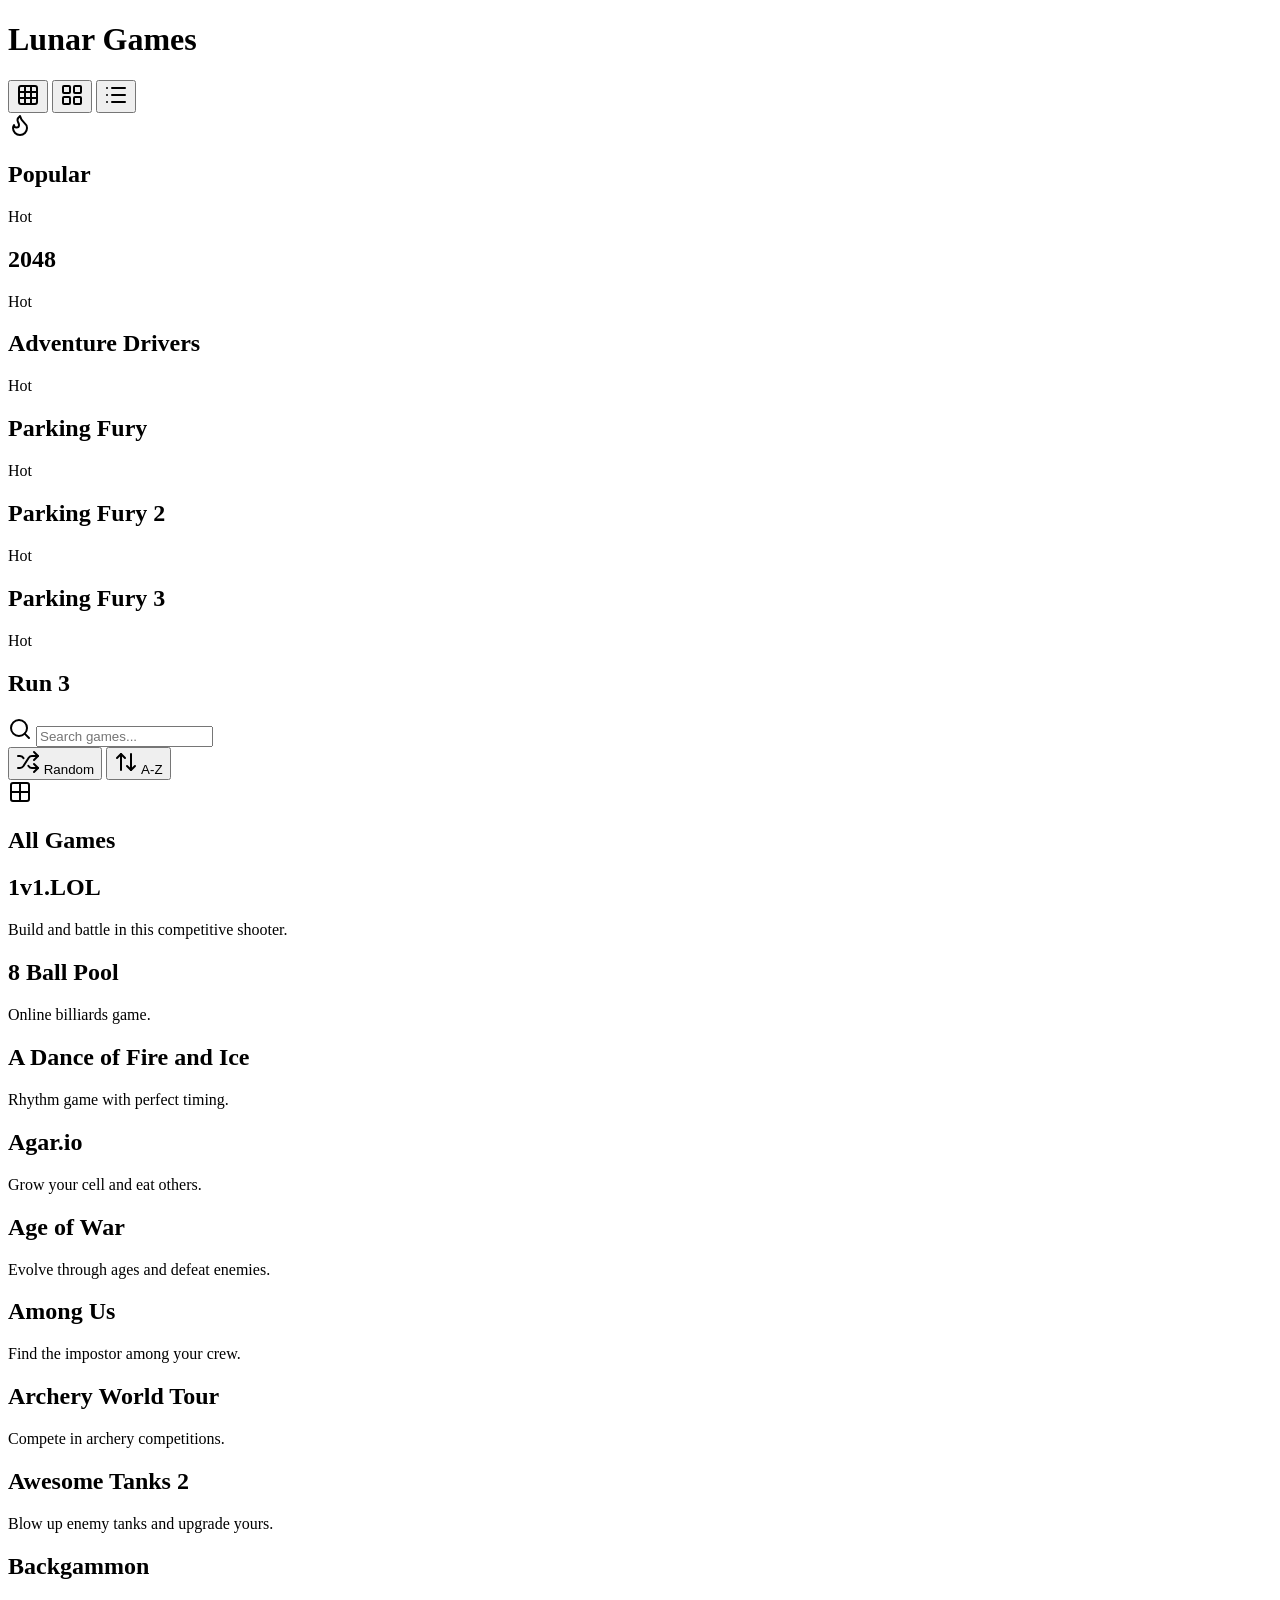
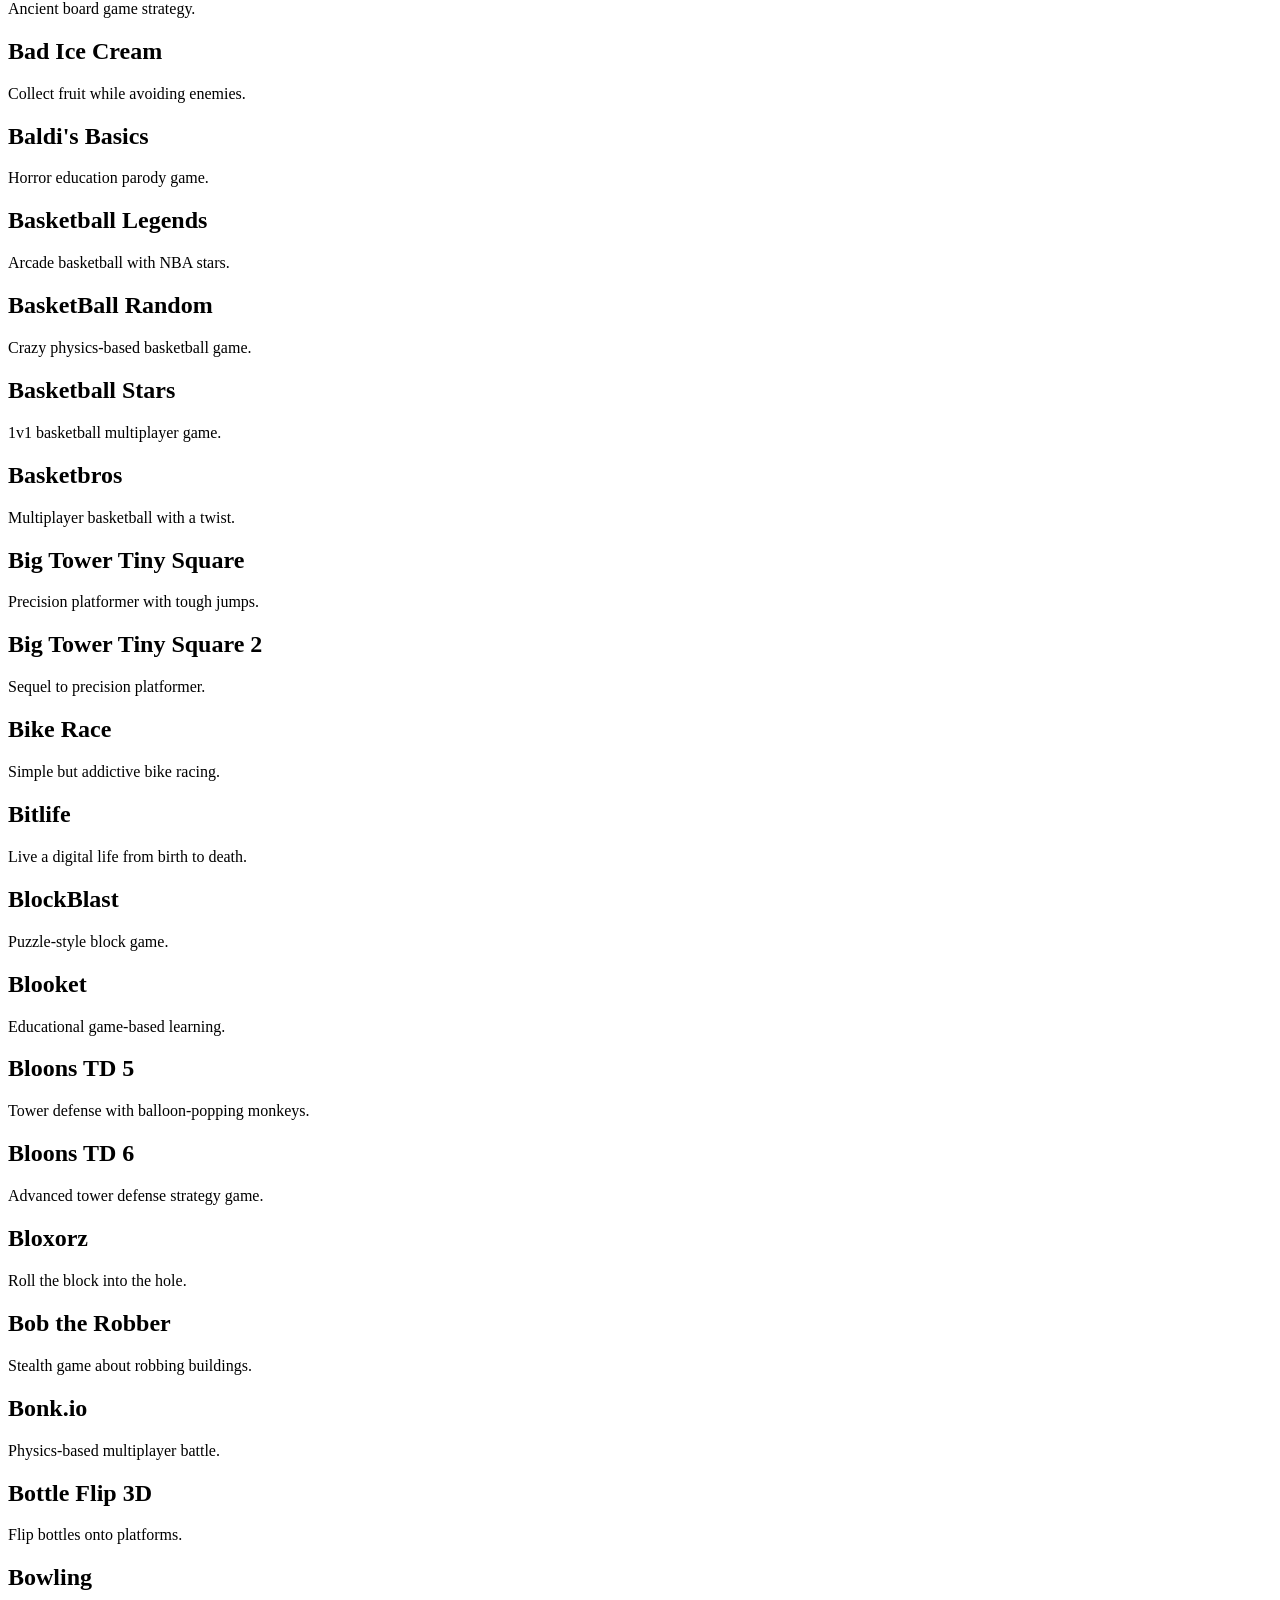
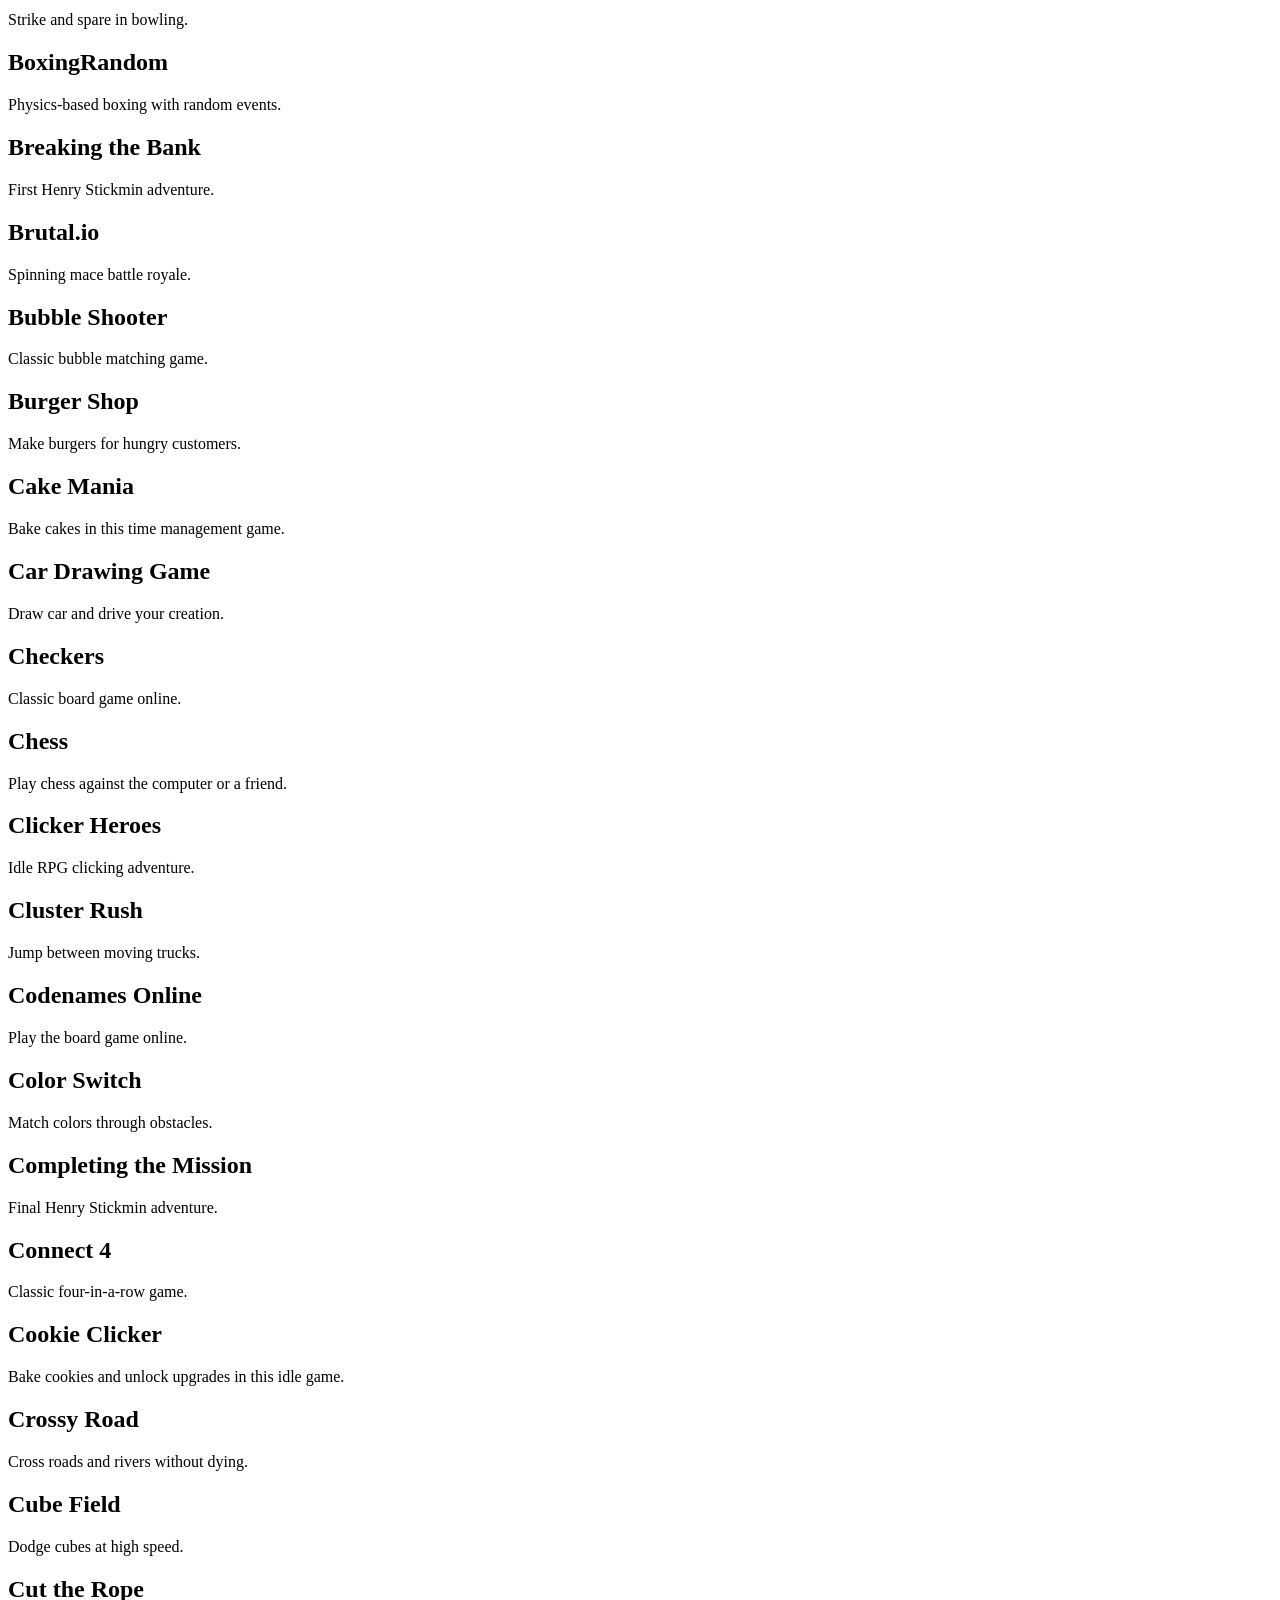
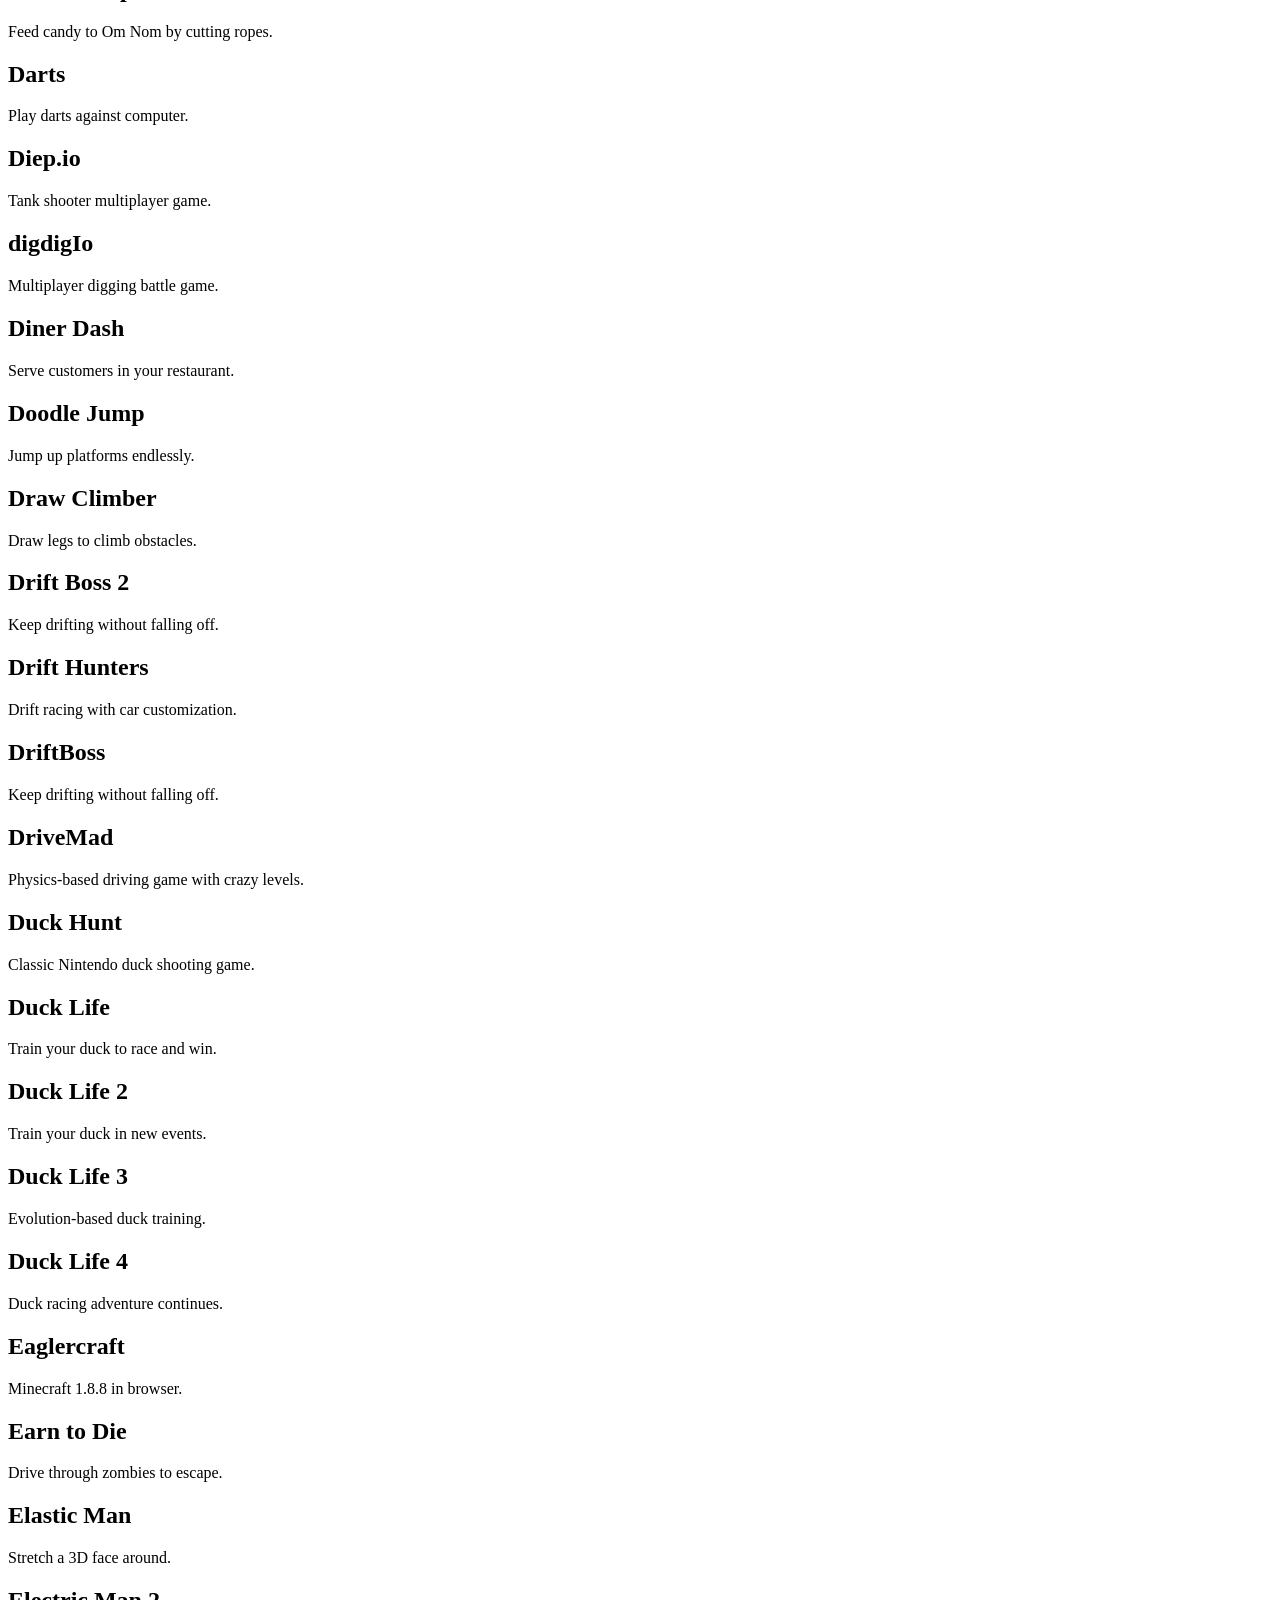
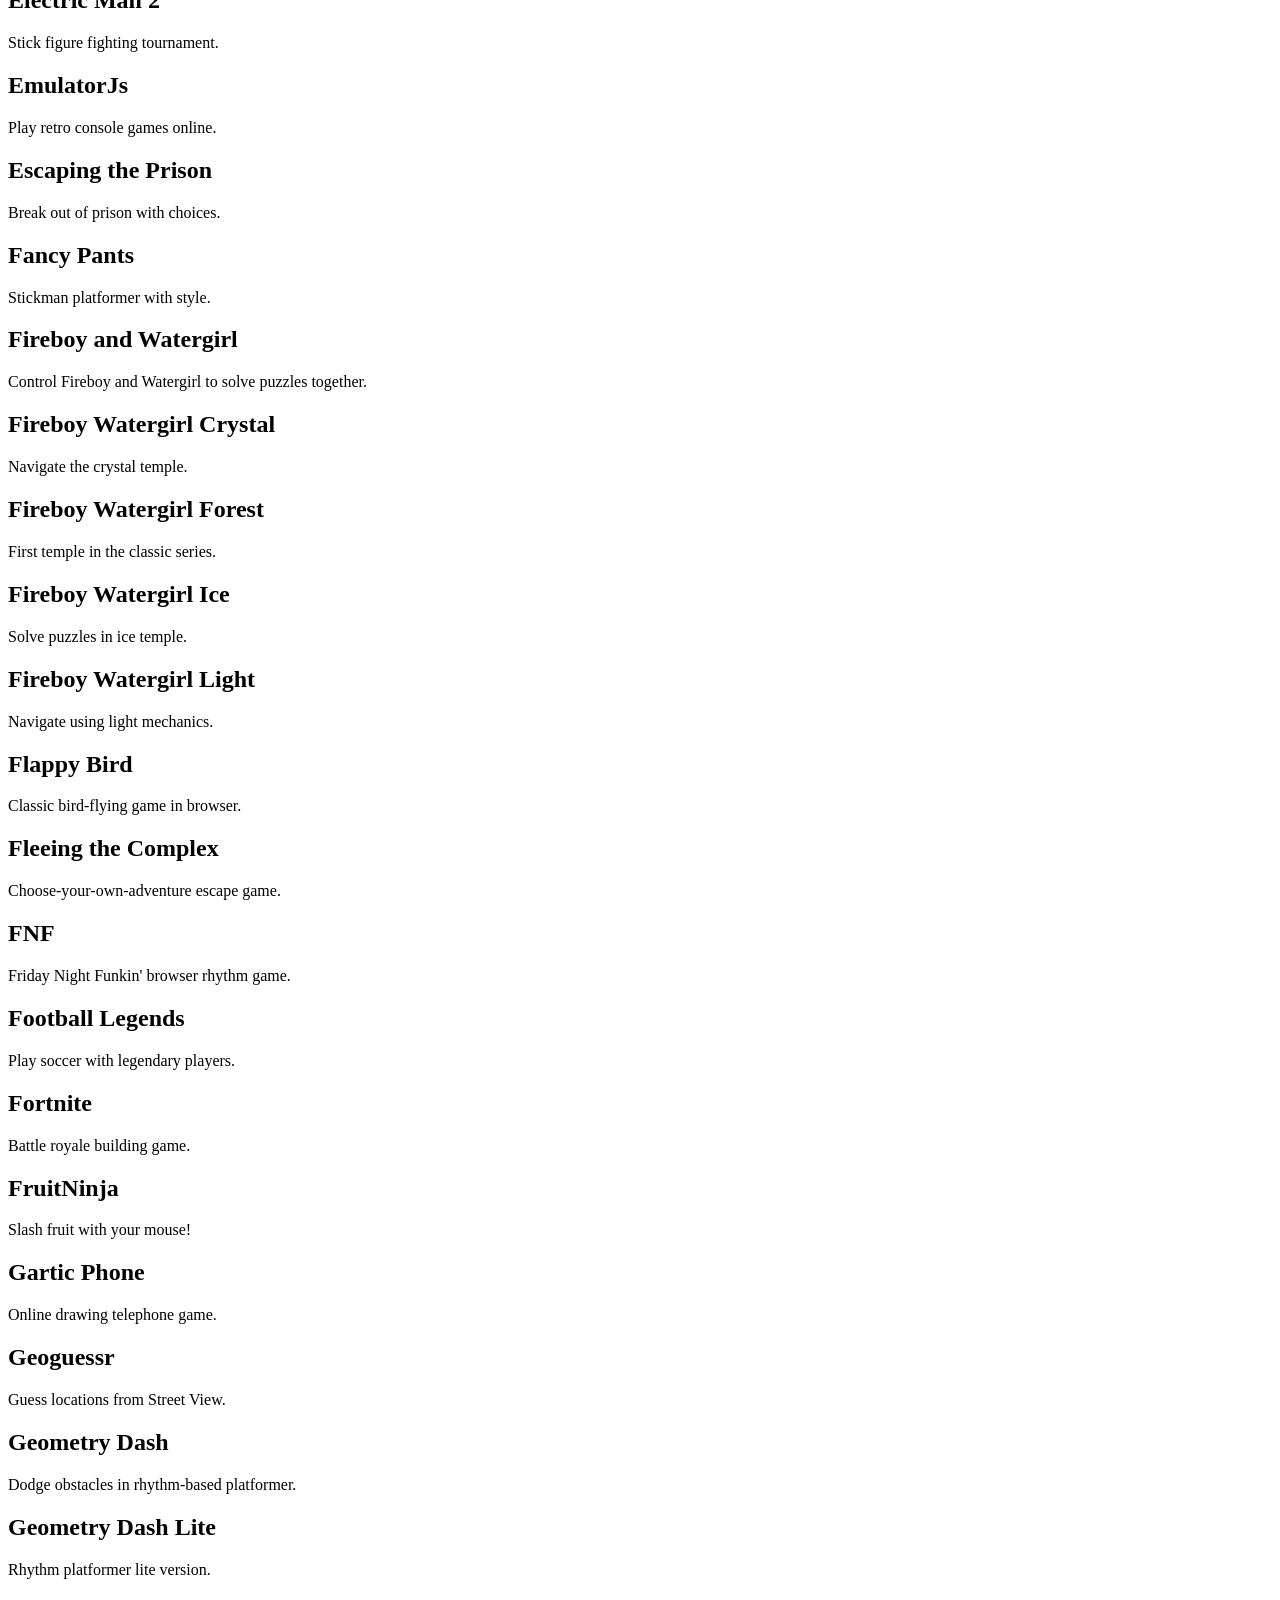
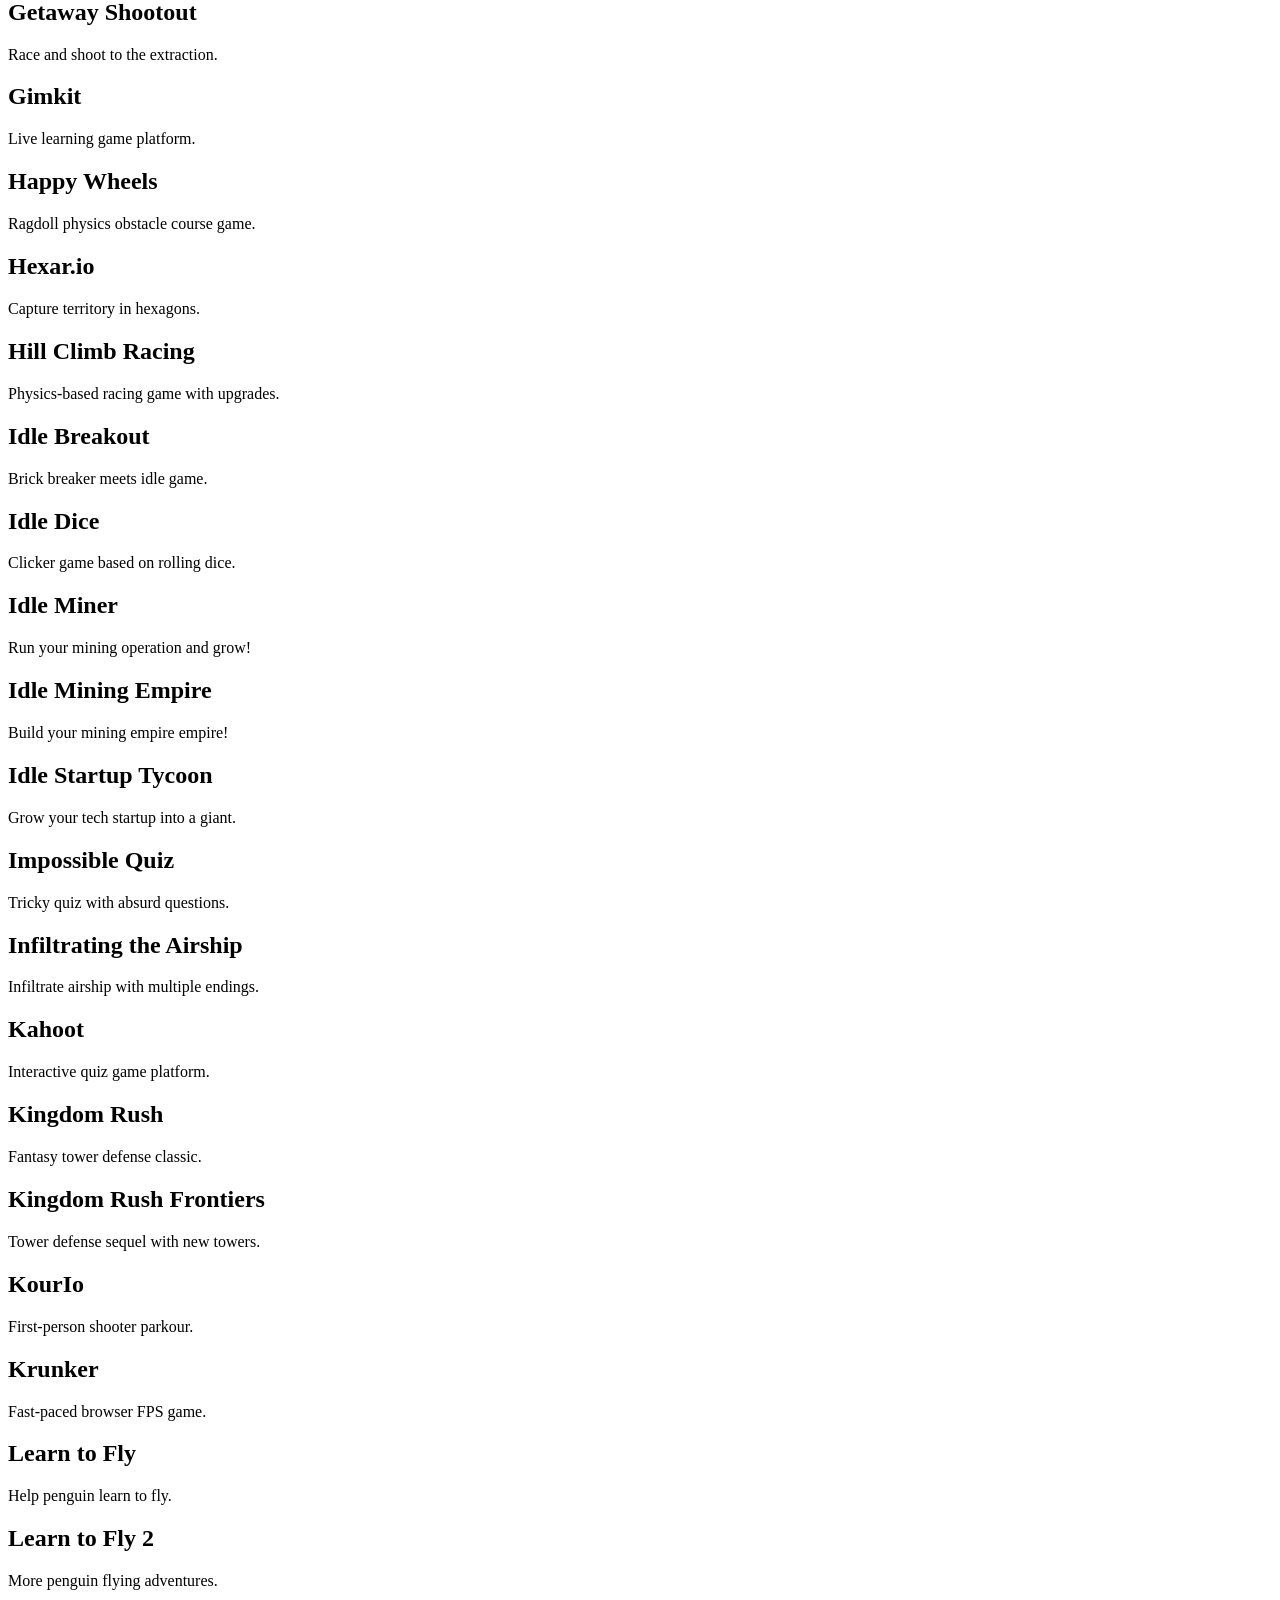
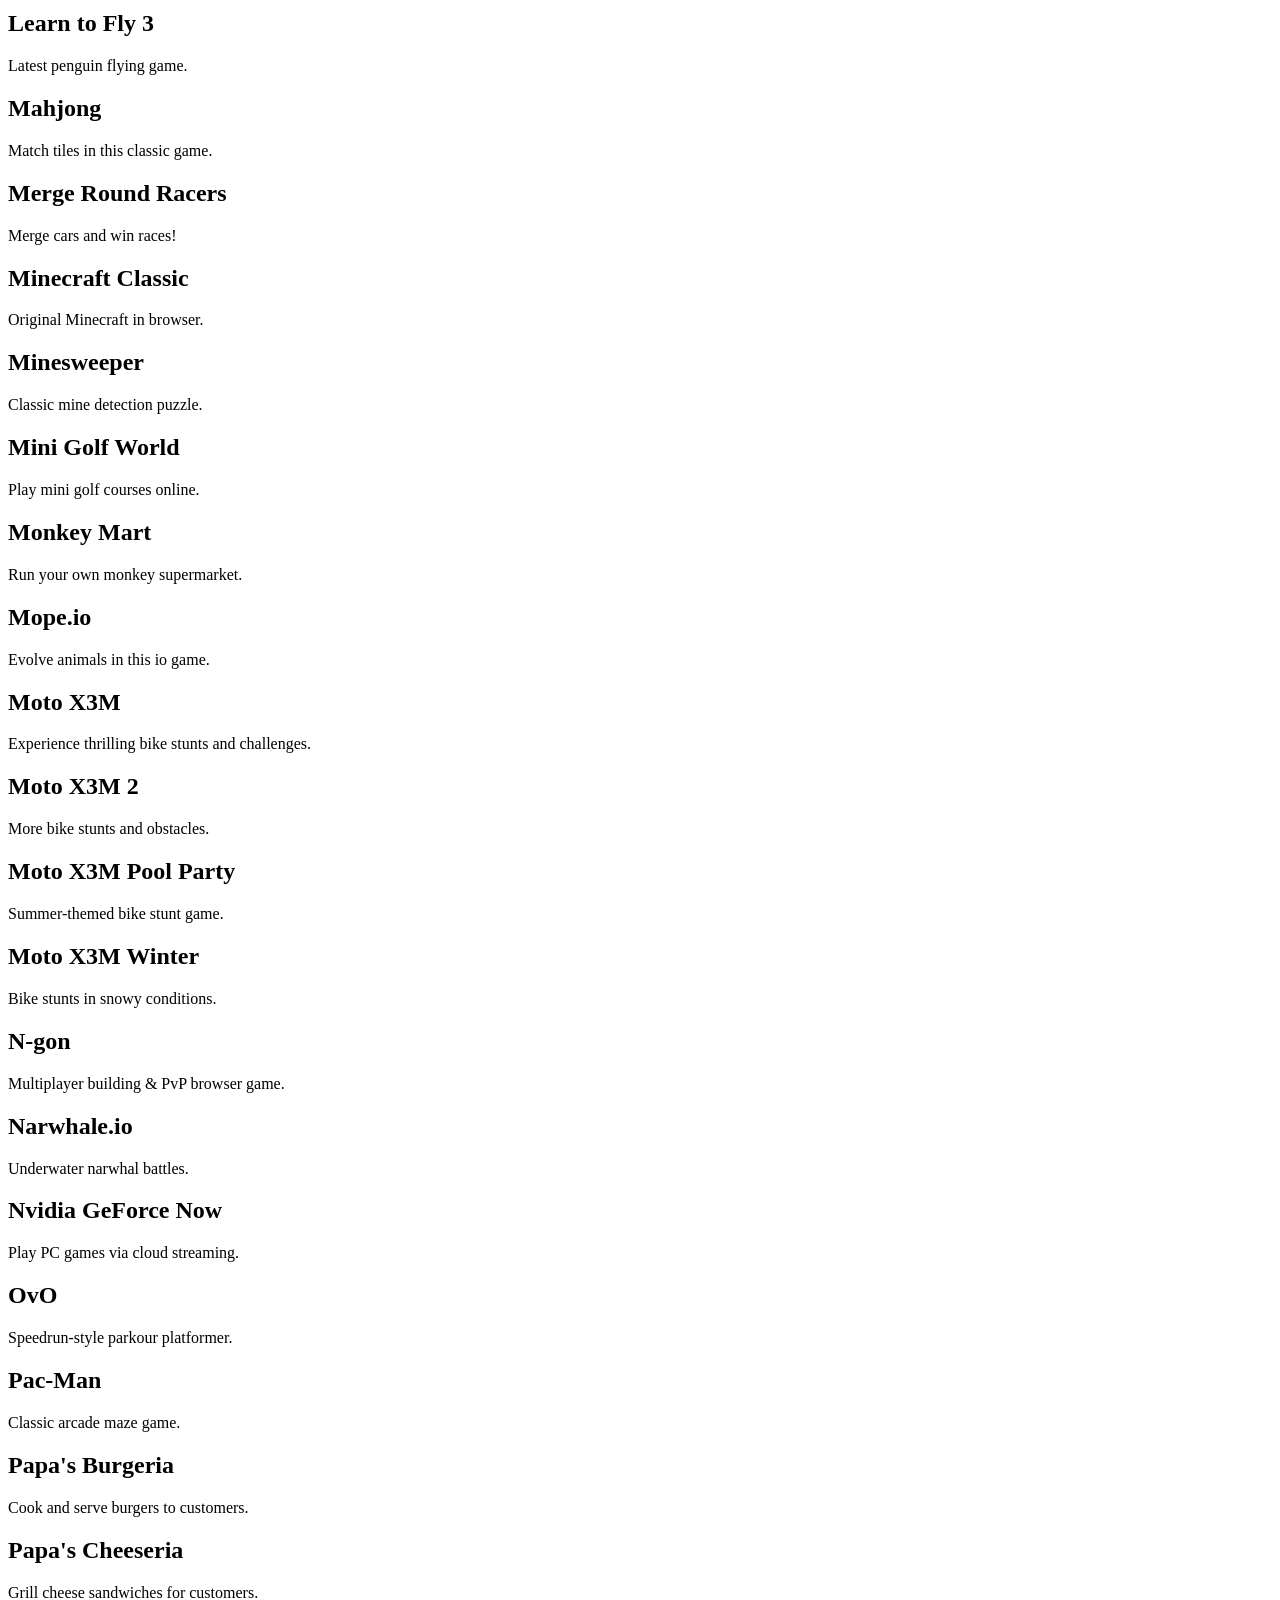
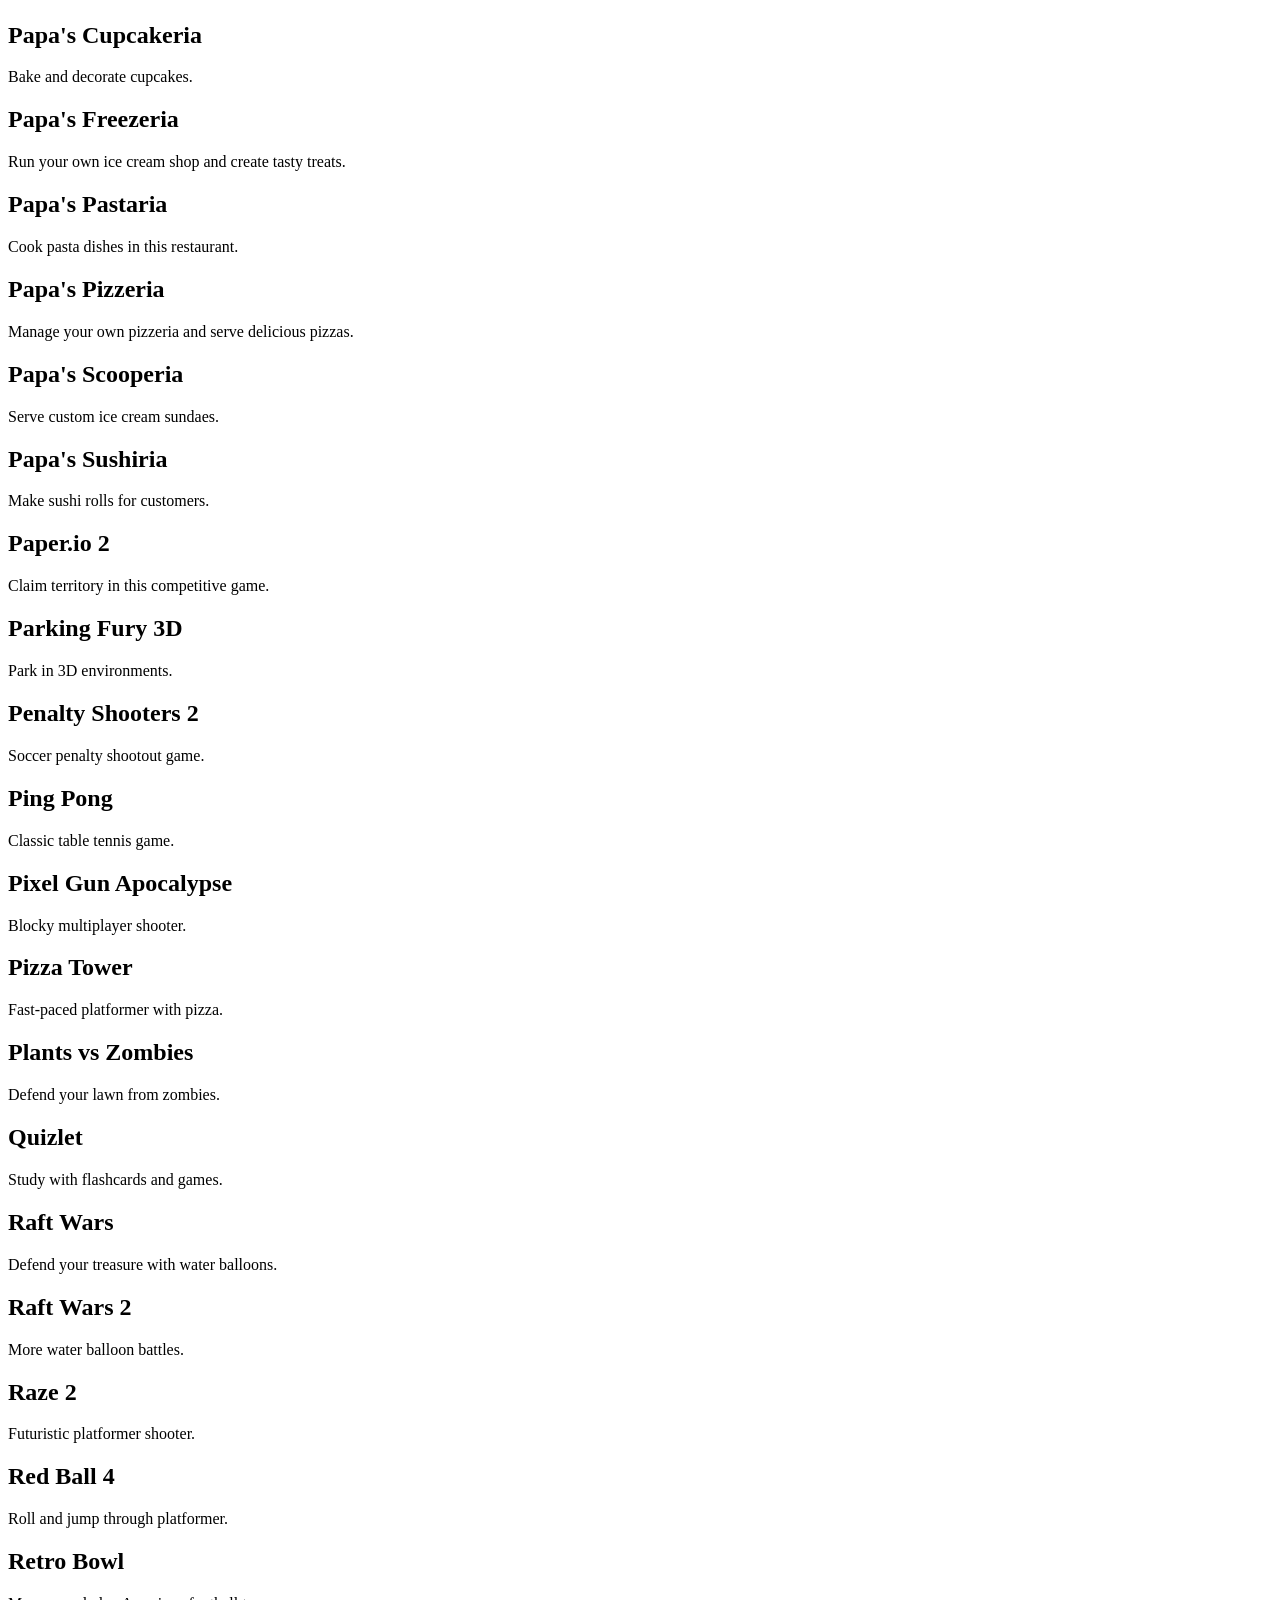
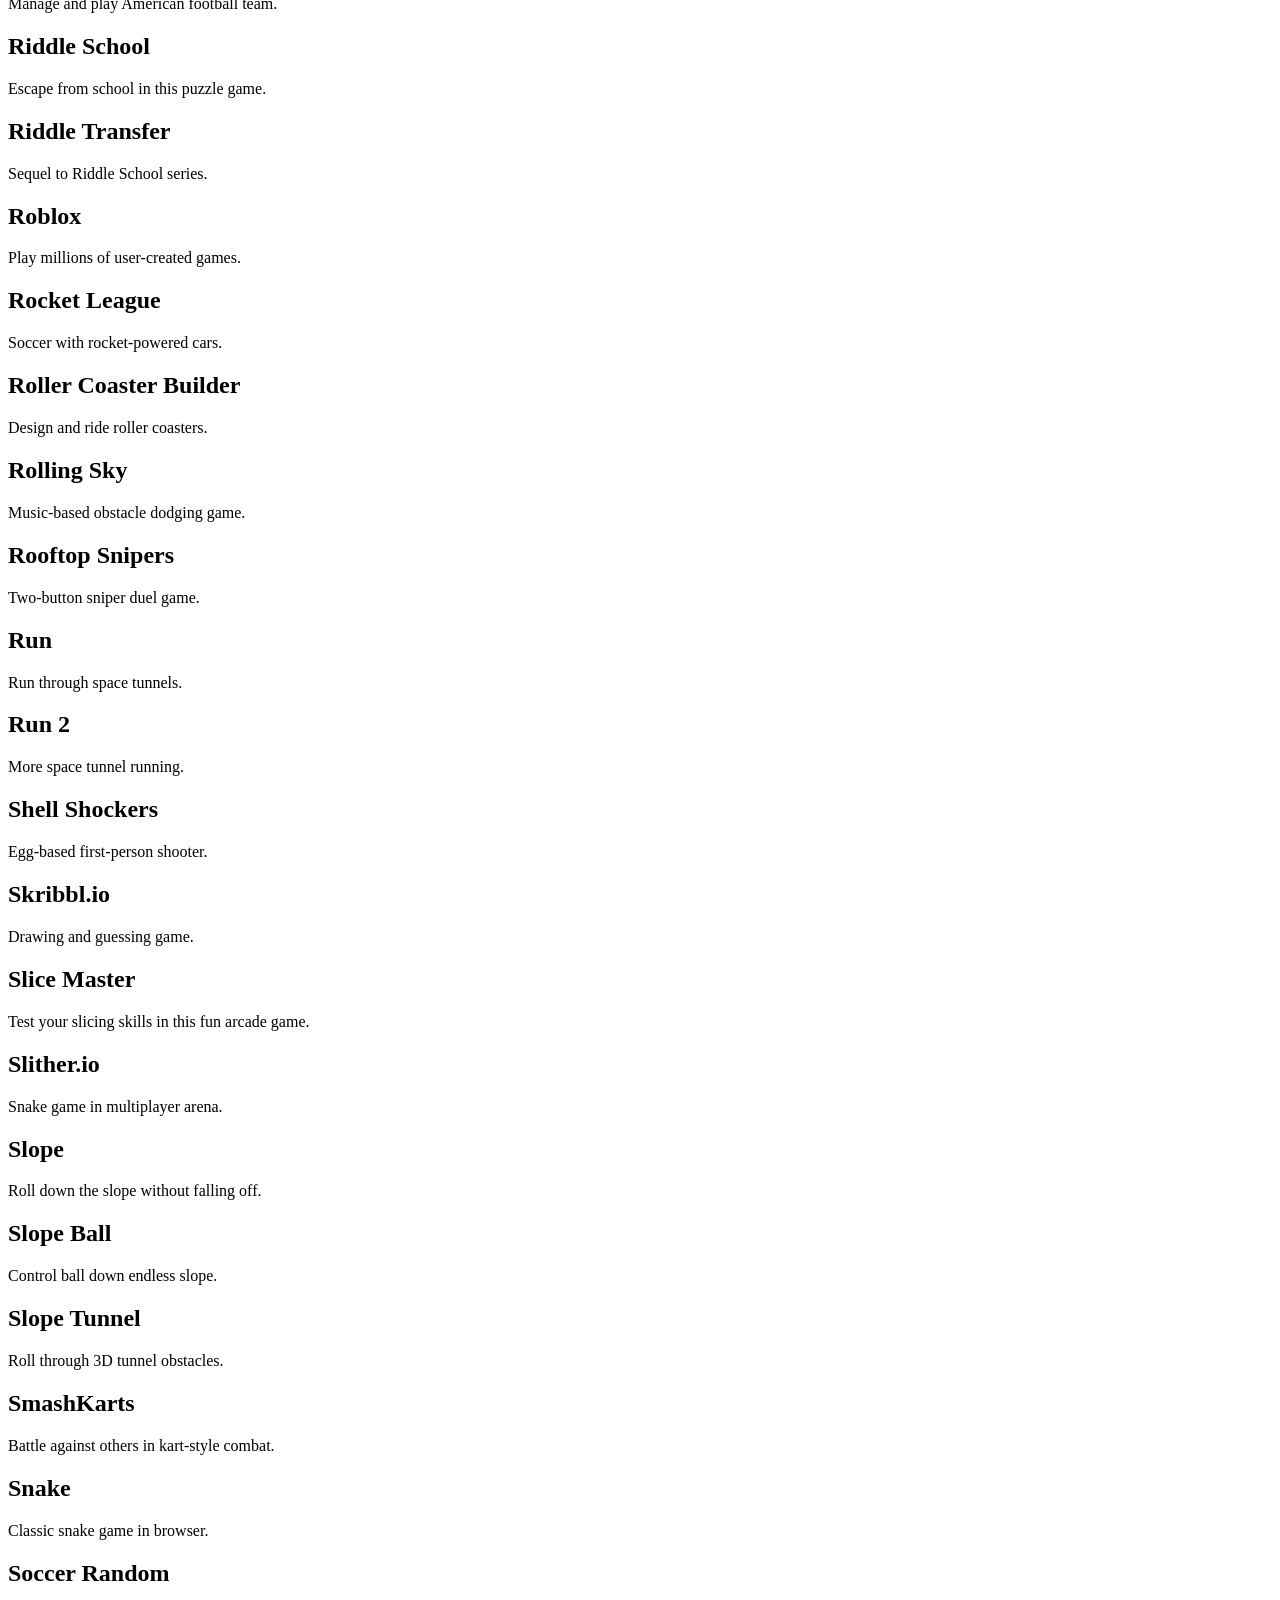
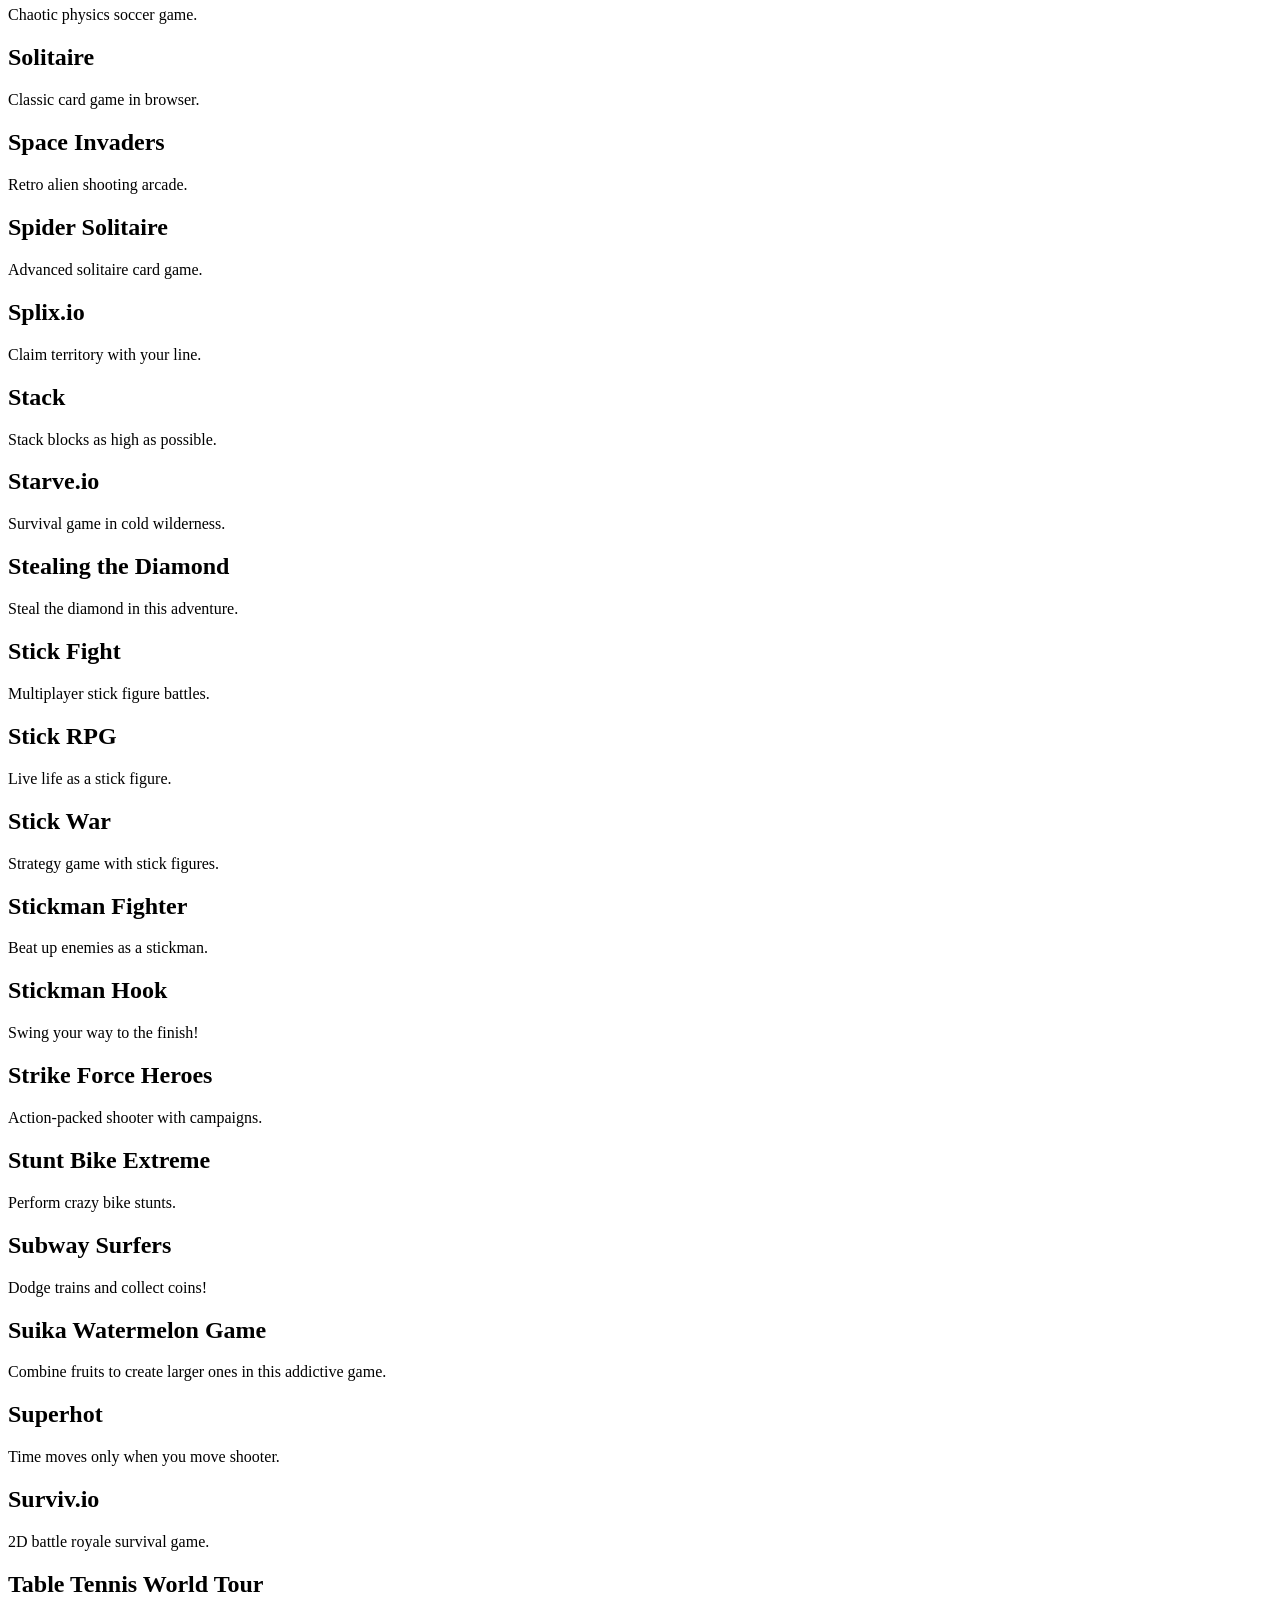
==== commit b4173c94: "upd" ====
--- a/math/index.html
+++ b/math/index.html
@@ -5,7 +5,7 @@
       }
       gtag('js', new Date());
       gtag('config', 'G-DQZPCVEF89');
-    </script><link rel="stylesheet" href="/_astro/math.CpYYXuPh.css">
+    </script><link rel="stylesheet" href="/_astro/math.Ds_ExwLQ.css">
 <style>@keyframes fadeIn{0%{opacity:0;transform:translateY(10px)}to{opacity:1;transform:translateY(0)}}html,body,[data-astro-cid-glvf5kyw]{scrollbar-width:none!important;-ms-overflow-style:none!important}html::-webkit-scrollbar,body::-webkit-scrollbar,[data-astro-cid-glvf5kyw]::-webkit-scrollbar{display:none!important;width:0!important;background:transparent!important}
 </style><script type="module" src="/_astro/page.B6nuzVct.js"></script></head> <body data-astro-cid-glvf5kyw> <script src="/bm/index.js"></script> <script src="/data/all.js"></script> <script src="/tmp/config.js"></script> <script src="/tmp/bundle.js"></script> <html lang="en" data-astro-cid-glapizwy> <body class="bg-background font-linux text-text-header min-h-screen" data-astro-cid-glapizwy> <div class="mx-auto max-w-7xl space-y-8 p-5" data-astro-cid-glapizwy> <div class="flex items-center justify-between" data-astro-cid-glapizwy> <div data-astro-cid-glapizwy> <h1 class="text-2xl font-bold tracking-tight" data-astro-cid-glapizwy>Lunar Games</h1> </div> <div class="flex gap-0.5 rounded-md border border-white/[0.08] bg-[#1e1e2f]/50 p-0.5 backdrop-blur-sm" data-astro-cid-glapizwy> <button data-view="grid" class="flex h-7 w-7 items-center justify-center rounded bg-[#252537]/60 text-white/70 transition-all duration-150" data-astro-cid-glapizwy> <i data-lucide="grid-3x3" class="h-3.5 w-3.5" data-astro-cid-glapizwy></i> </button> <button data-view="compact" class="flex h-7 w-7 items-center justify-center rounded text-white/50 transition-all duration-150" data-astro-cid-glapizwy> <i data-lucide="layout-grid" class="h-3.5 w-3.5" data-astro-cid-glapizwy></i> </button> <button data-view="list" class="flex h-7 w-7 items-center justify-center rounded text-white/50 transition-all duration-150" data-astro-cid-glapizwy> <i data-lucide="list" class="h-3.5 w-3.5" data-astro-cid-glapizwy></i> </button> </div> </div> <div data-astro-cid-glapizwy> <div class="mb-3 flex items-center gap-2" data-astro-cid-glapizwy> <i data-lucide="flame" class="h-4 w-4 text-orange-400" data-astro-cid-glapizwy></i> <h2 class="text-sm font-semibold tracking-widest text-white/80" data-astro-cid-glapizwy>Popular</h2> </div> <div class="grid grid-cols-2 gap-3 sm:grid-cols-3 lg:grid-cols-6" data-astro-cid-glapizwy> <div data-href="https://2048game.com/" data-name="2048" data-bg="/a/images/ga/2048.webp" class="card card-loading group relative flex h-28 cursor-pointer flex-col justify-end overflow-hidden rounded-xl border border-white/[0.08] bg-[#1e1e2f]/40 backdrop-blur-sm transition-all duration-200 hover:scale-[1.03] hover:shadow-lg" data-astro-cid-glapizwy> <div class="card-bg absolute inset-0 bg-cover bg-center opacity-60 transition-opacity group-hover:opacity-80" data-astro-cid-glapizwy></div> <div class="absolute inset-0 bg-gradient-to-t from-black/90 via-black/40 to-transparent" data-astro-cid-glapizwy></div> <div class="absolute top-1.5 right-1.5 z-10" data-astro-cid-glapizwy> <span class="rounded-full bg-orange-500/80 px-1.5 py-0.5 text-[9px] font-bold tracking-wider text-white uppercase backdrop-blur-sm" data-astro-cid-glapizwy>
 Hot
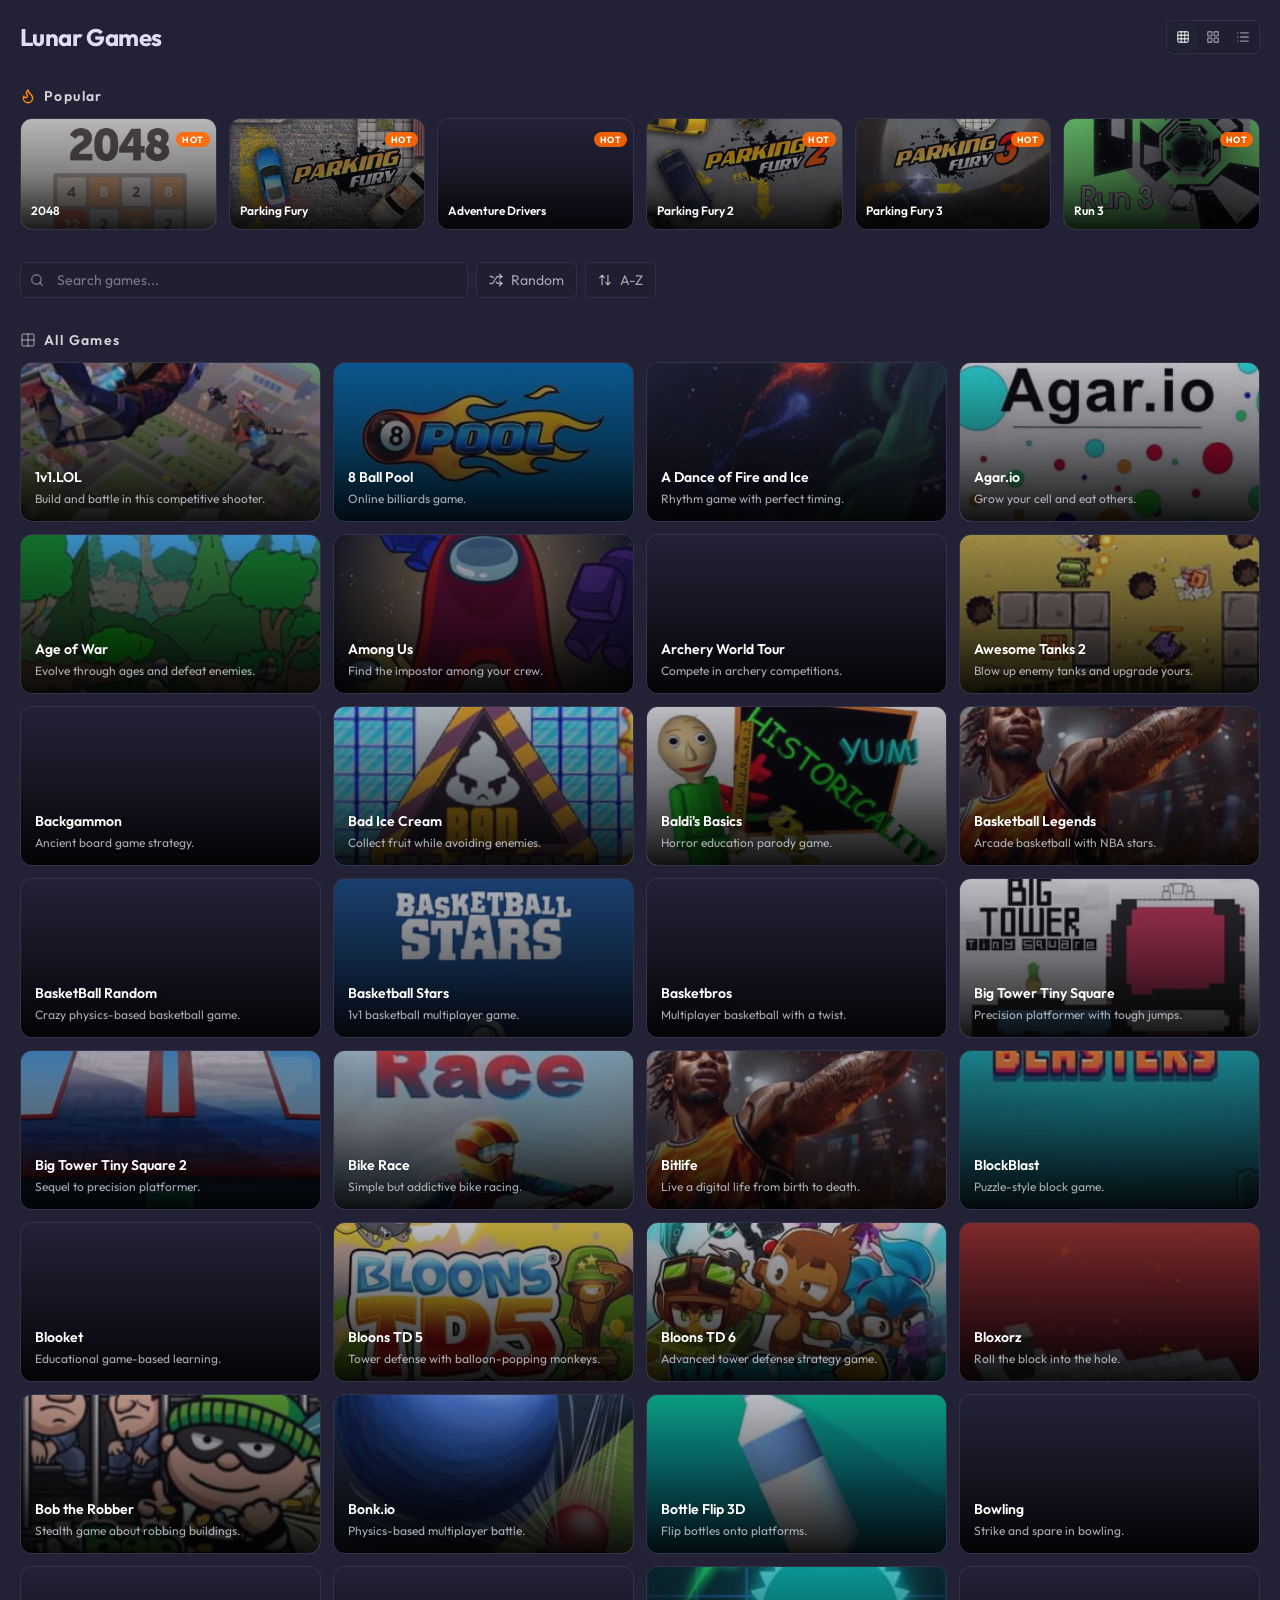
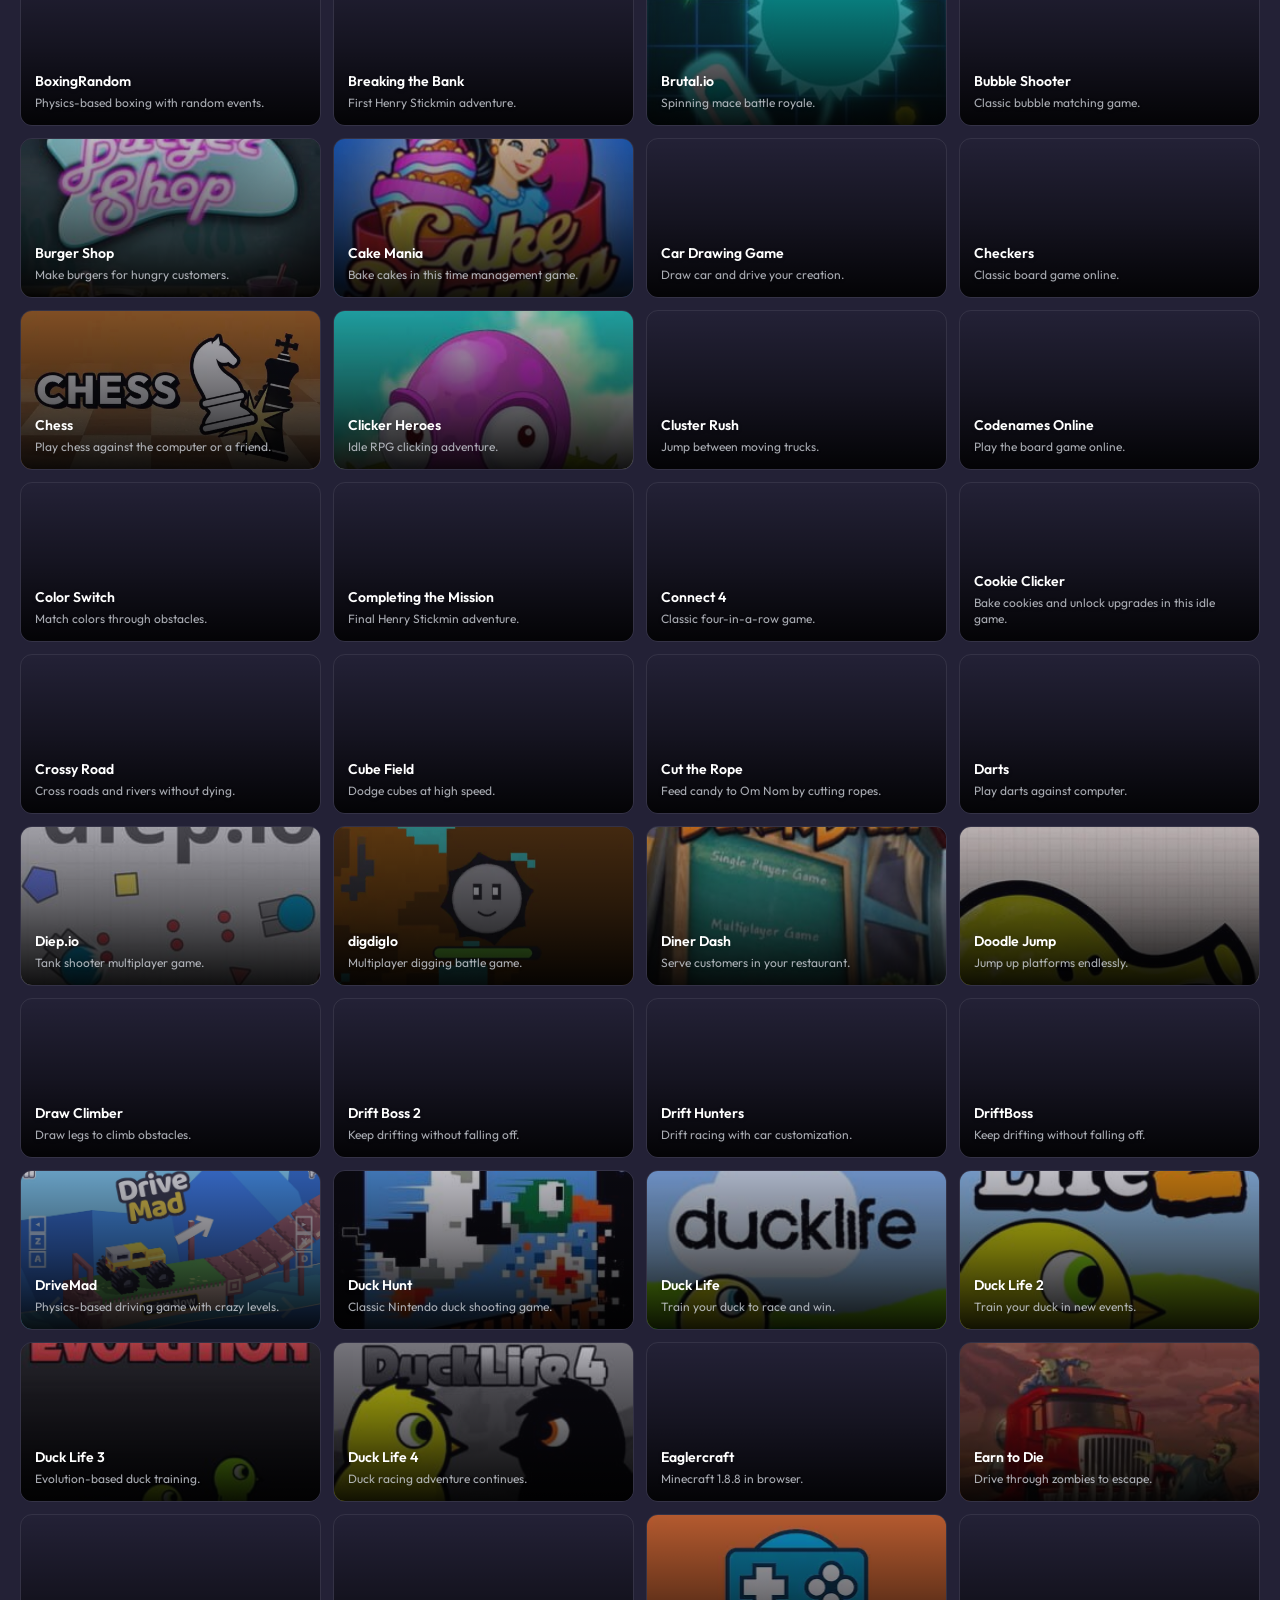
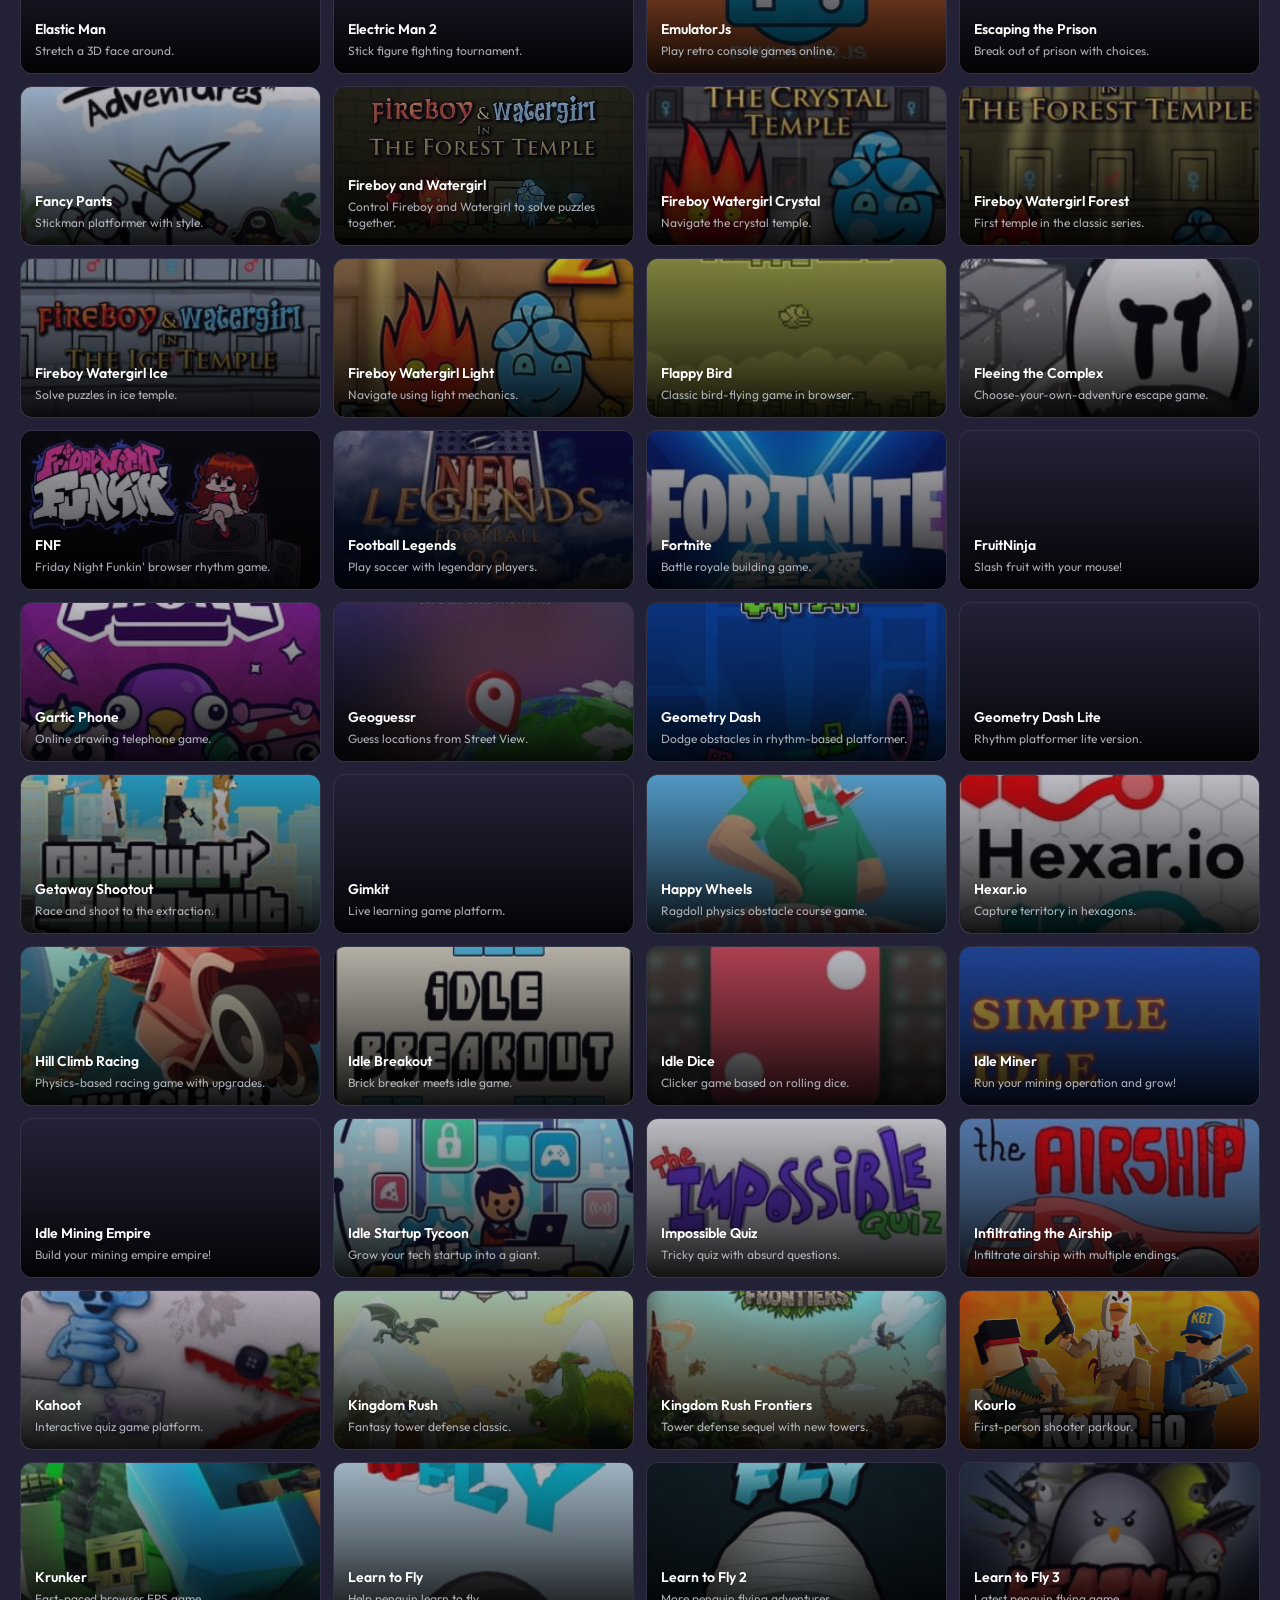
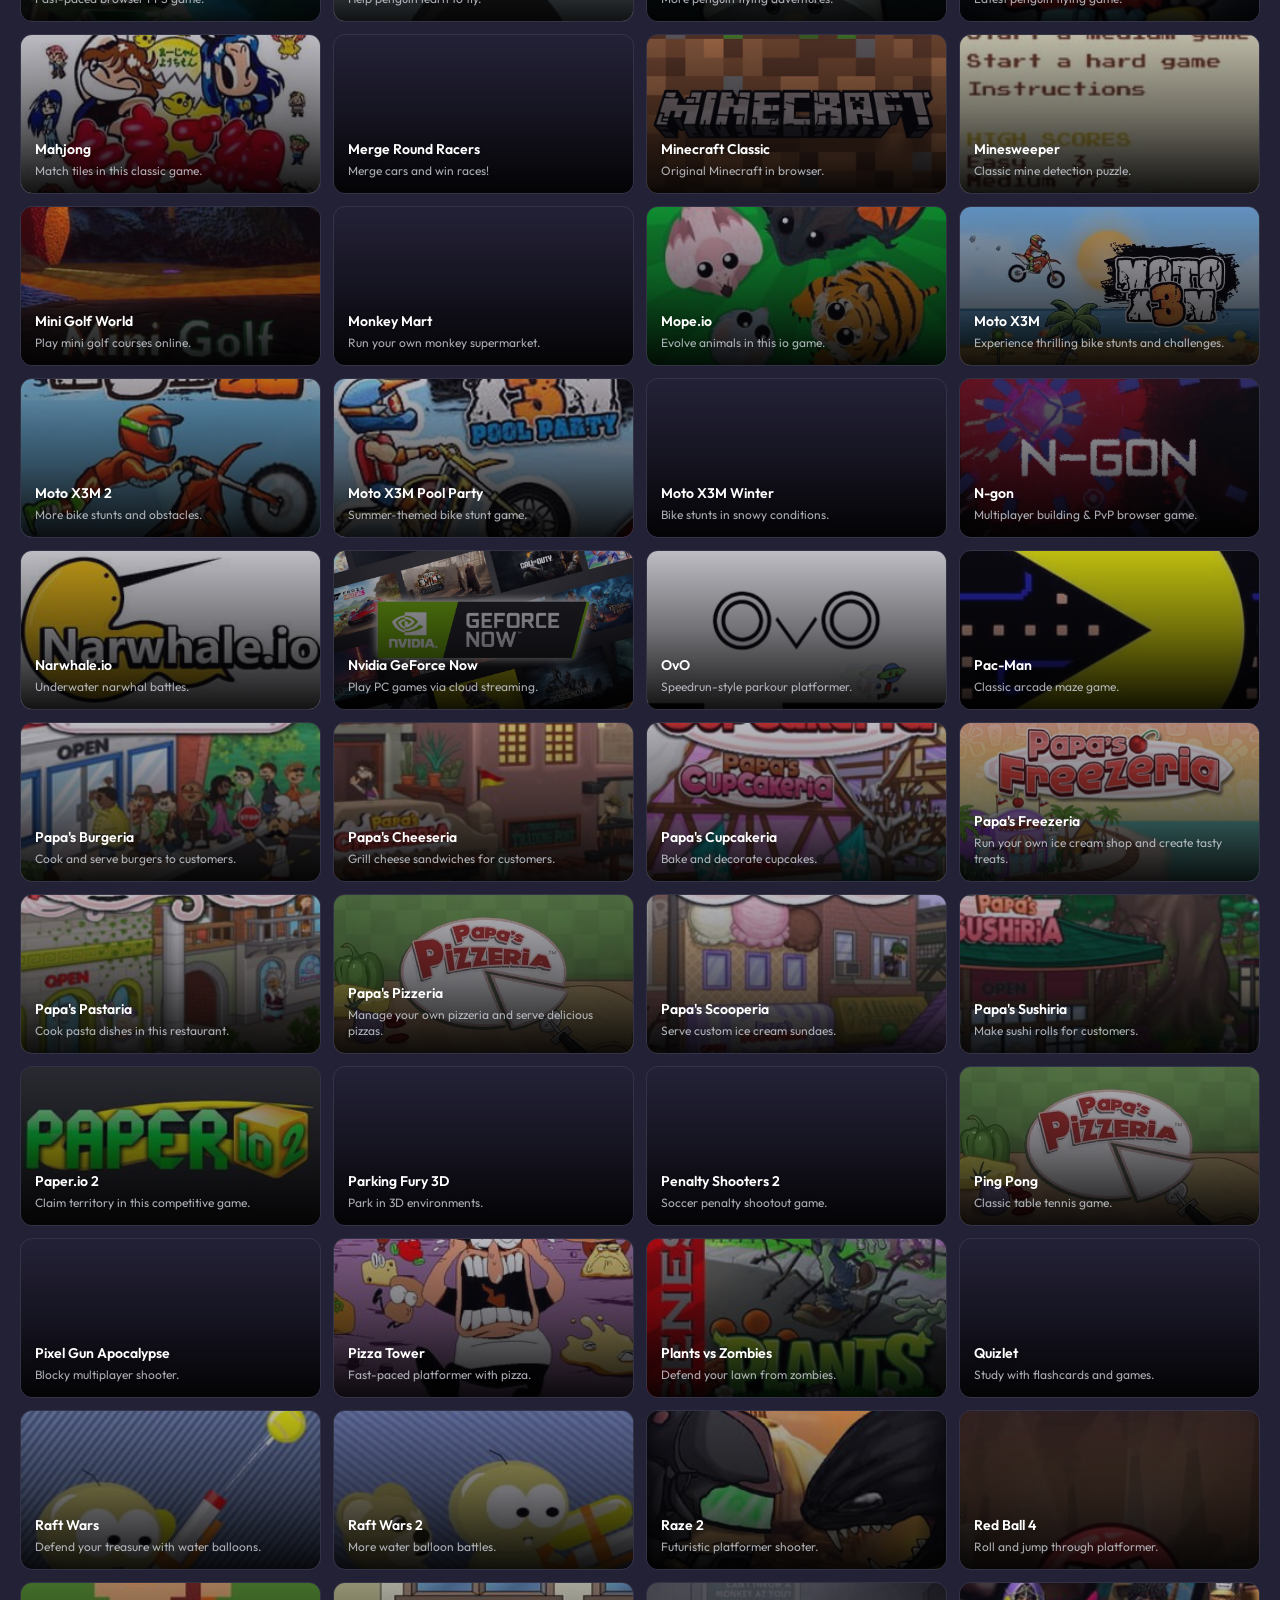
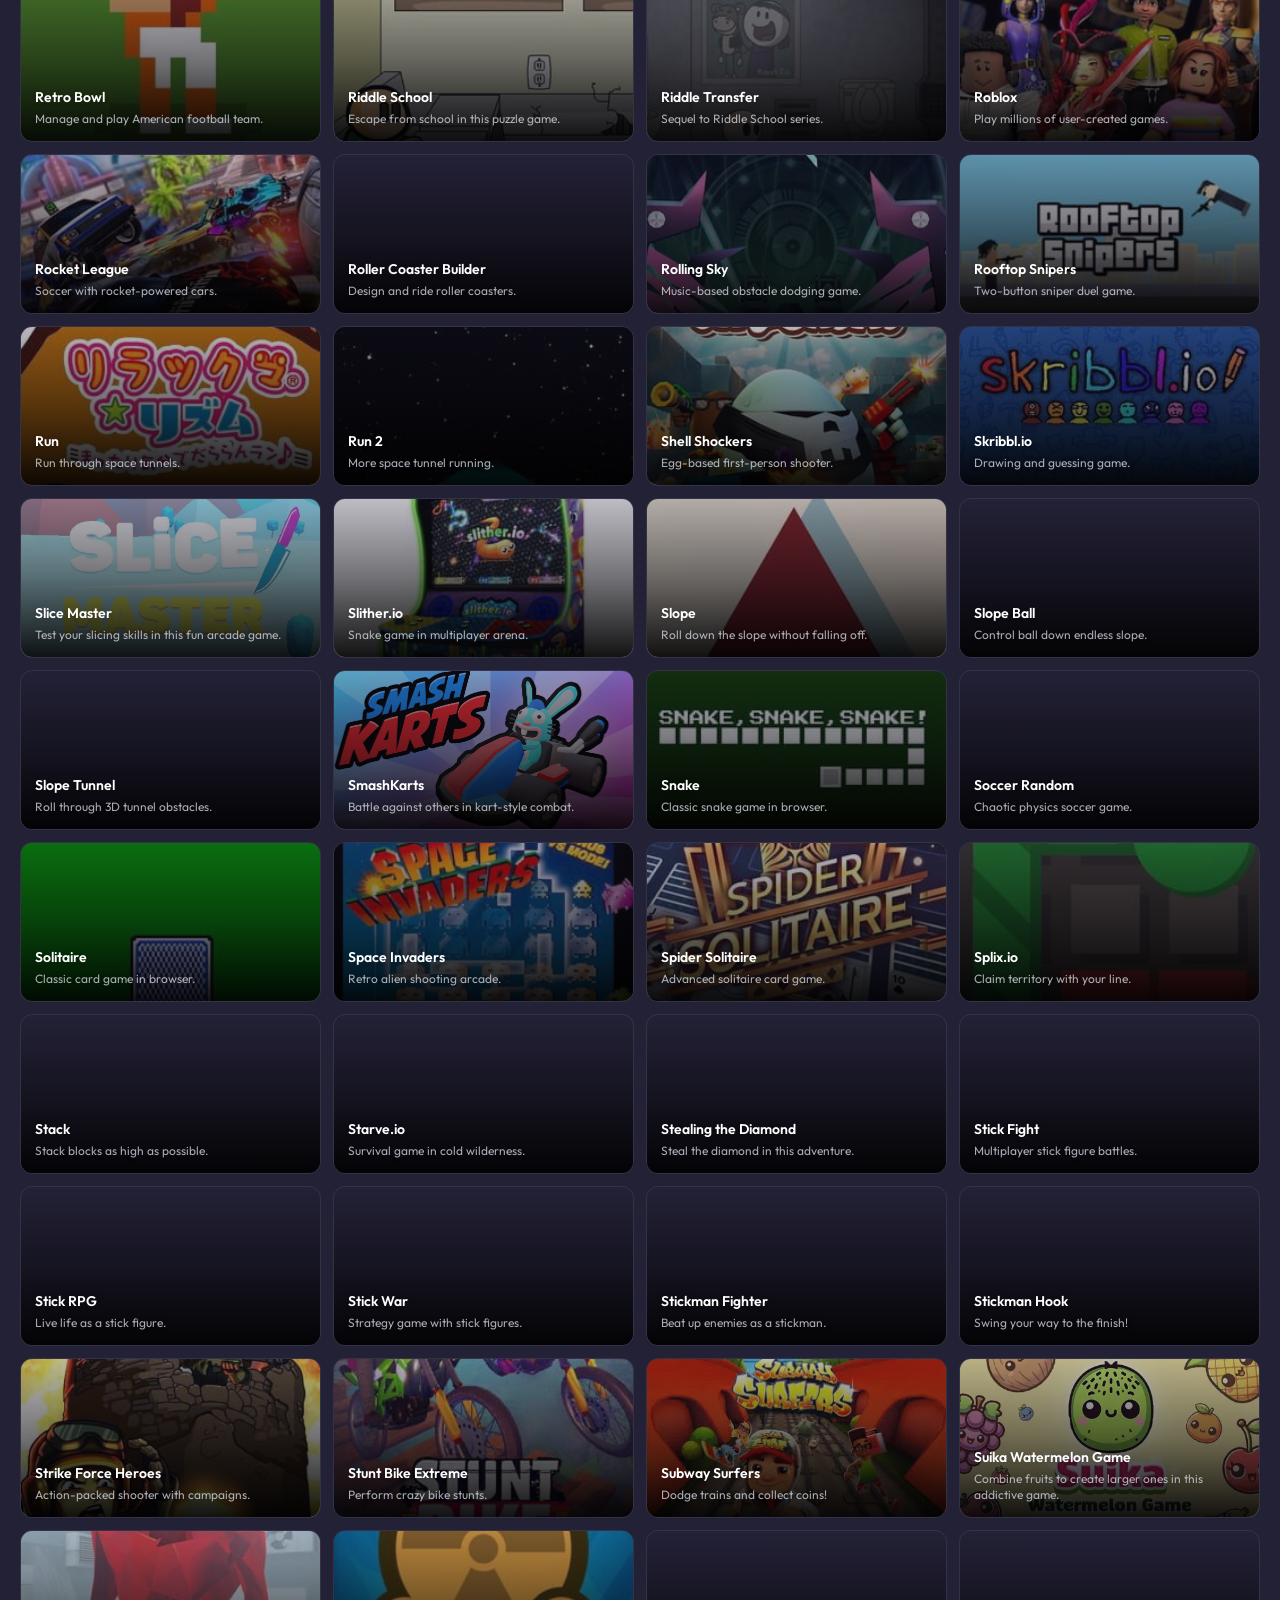
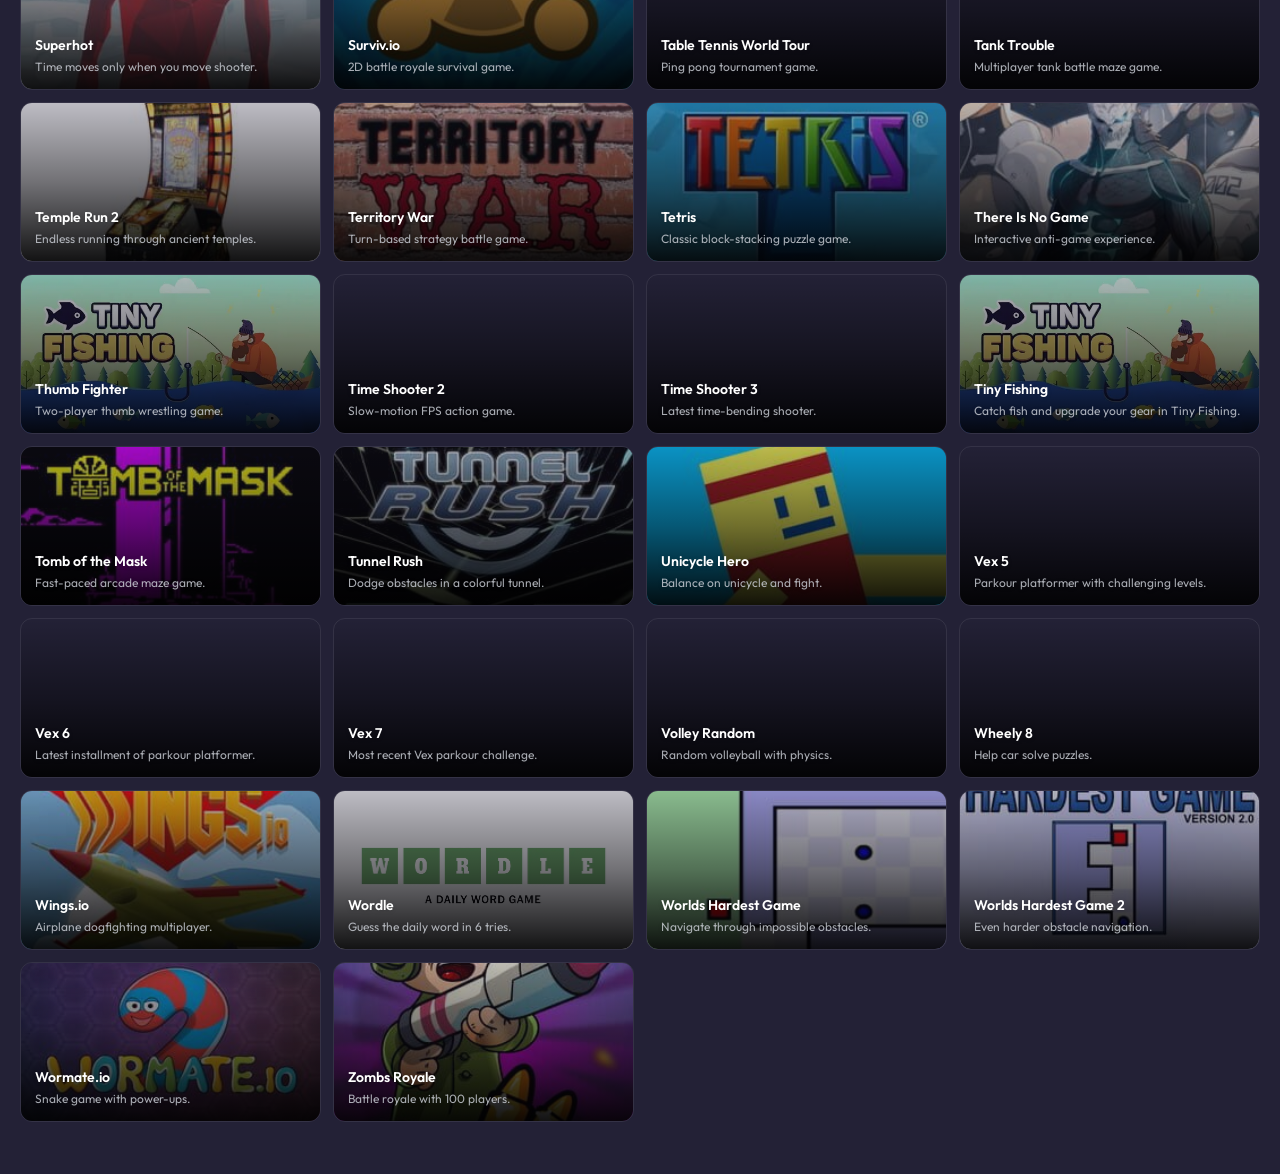
==== commit 9727d62a: "update" ====
--- a/math/index.html
+++ b/math/index.html
@@ -5,20 +5,20 @@
       }
       gtag('js', new Date());
       gtag('config', 'G-DQZPCVEF89');
-    </script><link rel="stylesheet" href="/_astro/math.Ds_ExwLQ.css">
-<style>@keyframes fadeIn{0%{opacity:0;transform:translateY(10px)}to{opacity:1;transform:translateY(0)}}html,body,[data-astro-cid-glvf5kyw]{scrollbar-width:none!important;-ms-overflow-style:none!important}html::-webkit-scrollbar,body::-webkit-scrollbar,[data-astro-cid-glvf5kyw]::-webkit-scrollbar{display:none!important;width:0!important;background:transparent!important}
-</style><script type="module" src="/_astro/page.B6nuzVct.js"></script></head> <body data-astro-cid-glvf5kyw> <script src="/bm/index.js"></script> <script src="/data/all.js"></script> <script src="/tmp/config.js"></script> <script src="/tmp/bundle.js"></script> <html lang="en" data-astro-cid-glapizwy> <body class="bg-background font-linux text-text-header min-h-screen" data-astro-cid-glapizwy> <div class="mx-auto max-w-7xl space-y-8 p-5" data-astro-cid-glapizwy> <div class="flex items-center justify-between" data-astro-cid-glapizwy> <div data-astro-cid-glapizwy> <h1 class="text-2xl font-bold tracking-tight" data-astro-cid-glapizwy>Lunar Games</h1> </div> <div class="flex gap-0.5 rounded-md border border-white/[0.08] bg-[#1e1e2f]/50 p-0.5 backdrop-blur-sm" data-astro-cid-glapizwy> <button data-view="grid" class="flex h-7 w-7 items-center justify-center rounded bg-[#252537]/60 text-white/70 transition-all duration-150" data-astro-cid-glapizwy> <i data-lucide="grid-3x3" class="h-3.5 w-3.5" data-astro-cid-glapizwy></i> </button> <button data-view="compact" class="flex h-7 w-7 items-center justify-center rounded text-white/50 transition-all duration-150" data-astro-cid-glapizwy> <i data-lucide="layout-grid" class="h-3.5 w-3.5" data-astro-cid-glapizwy></i> </button> <button data-view="list" class="flex h-7 w-7 items-center justify-center rounded text-white/50 transition-all duration-150" data-astro-cid-glapizwy> <i data-lucide="list" class="h-3.5 w-3.5" data-astro-cid-glapizwy></i> </button> </div> </div> <div data-astro-cid-glapizwy> <div class="mb-3 flex items-center gap-2" data-astro-cid-glapizwy> <i data-lucide="flame" class="h-4 w-4 text-orange-400" data-astro-cid-glapizwy></i> <h2 class="text-sm font-semibold tracking-widest text-white/80" data-astro-cid-glapizwy>Popular</h2> </div> <div class="grid grid-cols-2 gap-3 sm:grid-cols-3 lg:grid-cols-6" data-astro-cid-glapizwy> <div data-href="https://2048game.com/" data-name="2048" data-bg="/a/images/ga/2048.webp" class="card card-loading group relative flex h-28 cursor-pointer flex-col justify-end overflow-hidden rounded-xl border border-white/[0.08] bg-[#1e1e2f]/40 backdrop-blur-sm transition-all duration-200 hover:scale-[1.03] hover:shadow-lg" data-astro-cid-glapizwy> <div class="card-bg absolute inset-0 bg-cover bg-center opacity-60 transition-opacity group-hover:opacity-80" data-astro-cid-glapizwy></div> <div class="absolute inset-0 bg-gradient-to-t from-black/90 via-black/40 to-transparent" data-astro-cid-glapizwy></div> <div class="absolute top-1.5 right-1.5 z-10" data-astro-cid-glapizwy> <span class="rounded-full bg-orange-500/80 px-1.5 py-0.5 text-[9px] font-bold tracking-wider text-white uppercase backdrop-blur-sm" data-astro-cid-glapizwy>
+    </script><link rel="stylesheet" href="/_astro/main.DIuxAN6X.css">
+<style>@keyframes fadeIn{0%{opacity:0;transform:translateY(8px)}to{opacity:1;transform:translateY(0)}}html,body,[data-astro-cid-glvf5kyw]{scrollbar-width:none!important;-ms-overflow-style:none!important}html::-webkit-scrollbar,body::-webkit-scrollbar,[data-astro-cid-glvf5kyw]::-webkit-scrollbar{display:none!important;width:0!important;background:transparent!important}
+</style><script type="module" src="/_astro/page.DkKPsu5I.js"></script></head> <body data-astro-cid-glvf5kyw> <script src="/bm/index.js"></script> <script src="/data/all.js"></script> <script src="/tmp/config.js"></script> <script src="/tmp/bundle.js"></script> <html lang="en" data-astro-cid-glapizwy> <body class="bg-background font-linux text-text-header min-h-screen" data-astro-cid-glapizwy> <div class="mx-auto max-w-7xl space-y-8 p-5" data-astro-cid-glapizwy> <div class="flex items-center justify-between" data-astro-cid-glapizwy> <h1 class="text-2xl font-bold tracking-tight" data-astro-cid-glapizwy>Lunar Games</h1> <div class="flex gap-0.5 rounded-md border border-white/[0.08] bg-[#1e1e2f]/50 p-0.5" data-astro-cid-glapizwy> <button data-view="grid" class="flex h-7 w-7 items-center justify-center rounded bg-[#252537]/60 text-white/70 transition-all duration-150" data-astro-cid-glapizwy> <i data-lucide="grid-3x3" class="h-3.5 w-3.5" data-astro-cid-glapizwy></i> </button> <button data-view="compact" class="flex h-7 w-7 items-center justify-center rounded text-white/50 transition-all duration-150" data-astro-cid-glapizwy> <i data-lucide="layout-grid" class="h-3.5 w-3.5" data-astro-cid-glapizwy></i> </button> <button data-view="list" class="flex h-7 w-7 items-center justify-center rounded text-white/50 transition-all duration-150" data-astro-cid-glapizwy> <i data-lucide="list" class="h-3.5 w-3.5" data-astro-cid-glapizwy></i> </button> </div> </div> <div data-astro-cid-glapizwy> <div class="mb-3 flex items-center gap-2" data-astro-cid-glapizwy> <i data-lucide="flame" class="h-4 w-4 text-orange-400" data-astro-cid-glapizwy></i> <h2 class="text-sm font-semibold tracking-widest text-white/80" data-astro-cid-glapizwy>Popular</h2> </div> <div class="grid grid-cols-2 gap-3 sm:grid-cols-3 lg:grid-cols-6" data-astro-cid-glapizwy> <div data-href="https://2048game.com/" data-name="2048" data-bg="/a/images/ga/2048.webp" class="card card-loading group relative flex h-28 cursor-pointer flex-col justify-end overflow-hidden rounded-xl border border-white/[0.08] transition-all duration-200 hover:scale-[1.03] hover:shadow-lg hover:shadow-black/40" data-astro-cid-glapizwy> <div class="card-bg absolute inset-0 bg-cover bg-center opacity-70 transition-opacity duration-200 group-hover:opacity-90" data-astro-cid-glapizwy></div> <div class="absolute inset-0 bg-gradient-to-t from-black/85 via-black/30 to-transparent" data-astro-cid-glapizwy></div> <div class="absolute top-1.5 right-1.5 z-10" data-astro-cid-glapizwy> <span class="rounded-full bg-orange-500/90 px-1.5 py-0.5 text-[9px] font-bold tracking-wider text-white uppercase" data-astro-cid-glapizwy>
 Hot
-</span> </div> <div class="relative z-10 p-2.5" data-astro-cid-glapizwy> <h2 class="truncate text-xs font-semibold text-white drop-shadow-lg" data-astro-cid-glapizwy> 2048 </h2> </div> </div><div data-href="https://ubg77.github.io/game131022/adventure-drivers/" data-name="Adventure Drivers" data-bg="/a/images/ad.jpg" class="card card-loading group relative flex h-28 cursor-pointer flex-col justify-end overflow-hidden rounded-xl border border-white/[0.08] bg-[#1e1e2f]/40 backdrop-blur-sm transition-all duration-200 hover:scale-[1.03] hover:shadow-lg" data-astro-cid-glapizwy> <div class="card-bg absolute inset-0 bg-cover bg-center opacity-60 transition-opacity group-hover:opacity-80" data-astro-cid-glapizwy></div> <div class="absolute inset-0 bg-gradient-to-t from-black/90 via-black/40 to-transparent" data-astro-cid-glapizwy></div> <div class="absolute top-1.5 right-1.5 z-10" data-astro-cid-glapizwy> <span class="rounded-full bg-orange-500/80 px-1.5 py-0.5 text-[9px] font-bold tracking-wider text-white uppercase backdrop-blur-sm" data-astro-cid-glapizwy>
+</span> </div> <div class="relative z-10 p-2.5" data-astro-cid-glapizwy> <h2 class="truncate text-xs font-semibold text-white drop-shadow" data-astro-cid-glapizwy>2048</h2> </div> </div><div data-href="https://www.coolmathgames.com/0-parking-fury/play" data-name="Parking Fury" data-bg="/a/images/ga/pf.webp" class="card card-loading group relative flex h-28 cursor-pointer flex-col justify-end overflow-hidden rounded-xl border border-white/[0.08] transition-all duration-200 hover:scale-[1.03] hover:shadow-lg hover:shadow-black/40" data-astro-cid-glapizwy> <div class="card-bg absolute inset-0 bg-cover bg-center opacity-70 transition-opacity duration-200 group-hover:opacity-90" data-astro-cid-glapizwy></div> <div class="absolute inset-0 bg-gradient-to-t from-black/85 via-black/30 to-transparent" data-astro-cid-glapizwy></div> <div class="absolute top-1.5 right-1.5 z-10" data-astro-cid-glapizwy> <span class="rounded-full bg-orange-500/90 px-1.5 py-0.5 text-[9px] font-bold tracking-wider text-white uppercase" data-astro-cid-glapizwy>
 Hot
-</span> </div> <div class="relative z-10 p-2.5" data-astro-cid-glapizwy> <h2 class="truncate text-xs font-semibold text-white drop-shadow-lg" data-astro-cid-glapizwy> Adventure Drivers </h2> </div> </div><div data-href="https://www.coolmathgames.com/0-parking-fury/play" data-name="Parking Fury" data-bg="/a/images/ga/pf.webp" class="card card-loading group relative flex h-28 cursor-pointer flex-col justify-end overflow-hidden rounded-xl border border-white/[0.08] bg-[#1e1e2f]/40 backdrop-blur-sm transition-all duration-200 hover:scale-[1.03] hover:shadow-lg" data-astro-cid-glapizwy> <div class="card-bg absolute inset-0 bg-cover bg-center opacity-60 transition-opacity group-hover:opacity-80" data-astro-cid-glapizwy></div> <div class="absolute inset-0 bg-gradient-to-t from-black/90 via-black/40 to-transparent" data-astro-cid-glapizwy></div> <div class="absolute top-1.5 right-1.5 z-10" data-astro-cid-glapizwy> <span class="rounded-full bg-orange-500/80 px-1.5 py-0.5 text-[9px] font-bold tracking-wider text-white uppercase backdrop-blur-sm" data-astro-cid-glapizwy>
+</span> </div> <div class="relative z-10 p-2.5" data-astro-cid-glapizwy> <h2 class="truncate text-xs font-semibold text-white drop-shadow" data-astro-cid-glapizwy>Parking Fury</h2> </div> </div><div data-href="https://ubg77.github.io/game131022/adventure-drivers/" data-name="Adventure Drivers" data-bg="/a/images/ad.jpg" class="card card-loading group relative flex h-28 cursor-pointer flex-col justify-end overflow-hidden rounded-xl border border-white/[0.08] transition-all duration-200 hover:scale-[1.03] hover:shadow-lg hover:shadow-black/40" data-astro-cid-glapizwy> <div class="card-bg absolute inset-0 bg-cover bg-center opacity-70 transition-opacity duration-200 group-hover:opacity-90" data-astro-cid-glapizwy></div> <div class="absolute inset-0 bg-gradient-to-t from-black/85 via-black/30 to-transparent" data-astro-cid-glapizwy></div> <div class="absolute top-1.5 right-1.5 z-10" data-astro-cid-glapizwy> <span class="rounded-full bg-orange-500/90 px-1.5 py-0.5 text-[9px] font-bold tracking-wider text-white uppercase" data-astro-cid-glapizwy>
 Hot
-</span> </div> <div class="relative z-10 p-2.5" data-astro-cid-glapizwy> <h2 class="truncate text-xs font-semibold text-white drop-shadow-lg" data-astro-cid-glapizwy> Parking Fury </h2> </div> </div><div data-href="https://www.coolmathgames.com/0-parking-fury-2/play" data-name="Parking Fury 2" data-bg="/a/images/ga/pf2.webp" class="card card-loading group relative flex h-28 cursor-pointer flex-col justify-end overflow-hidden rounded-xl border border-white/[0.08] bg-[#1e1e2f]/40 backdrop-blur-sm transition-all duration-200 hover:scale-[1.03] hover:shadow-lg" data-astro-cid-glapizwy> <div class="card-bg absolute inset-0 bg-cover bg-center opacity-60 transition-opacity group-hover:opacity-80" data-astro-cid-glapizwy></div> <div class="absolute inset-0 bg-gradient-to-t from-black/90 via-black/40 to-transparent" data-astro-cid-glapizwy></div> <div class="absolute top-1.5 right-1.5 z-10" data-astro-cid-glapizwy> <span class="rounded-full bg-orange-500/80 px-1.5 py-0.5 text-[9px] font-bold tracking-wider text-white uppercase backdrop-blur-sm" data-astro-cid-glapizwy>
+</span> </div> <div class="relative z-10 p-2.5" data-astro-cid-glapizwy> <h2 class="truncate text-xs font-semibold text-white drop-shadow" data-astro-cid-glapizwy>Adventure Drivers</h2> </div> </div><div data-href="https://www.coolmathgames.com/0-parking-fury-2/play" data-name="Parking Fury 2" data-bg="/a/images/ga/pf2.webp" class="card card-loading group relative flex h-28 cursor-pointer flex-col justify-end overflow-hidden rounded-xl border border-white/[0.08] transition-all duration-200 hover:scale-[1.03] hover:shadow-lg hover:shadow-black/40" data-astro-cid-glapizwy> <div class="card-bg absolute inset-0 bg-cover bg-center opacity-70 transition-opacity duration-200 group-hover:opacity-90" data-astro-cid-glapizwy></div> <div class="absolute inset-0 bg-gradient-to-t from-black/85 via-black/30 to-transparent" data-astro-cid-glapizwy></div> <div class="absolute top-1.5 right-1.5 z-10" data-astro-cid-glapizwy> <span class="rounded-full bg-orange-500/90 px-1.5 py-0.5 text-[9px] font-bold tracking-wider text-white uppercase" data-astro-cid-glapizwy>
 Hot
-</span> </div> <div class="relative z-10 p-2.5" data-astro-cid-glapizwy> <h2 class="truncate text-xs font-semibold text-white drop-shadow-lg" data-astro-cid-glapizwy> Parking Fury 2 </h2> </div> </div><div data-href="https://www.coolmathgames.com/0-parking-fury-3/play" data-name="Parking Fury 3" data-bg="/a/images/ga/pf3.webp" class="card card-loading group relative flex h-28 cursor-pointer flex-col justify-end overflow-hidden rounded-xl border border-white/[0.08] bg-[#1e1e2f]/40 backdrop-blur-sm transition-all duration-200 hover:scale-[1.03] hover:shadow-lg" data-astro-cid-glapizwy> <div class="card-bg absolute inset-0 bg-cover bg-center opacity-60 transition-opacity group-hover:opacity-80" data-astro-cid-glapizwy></div> <div class="absolute inset-0 bg-gradient-to-t from-black/90 via-black/40 to-transparent" data-astro-cid-glapizwy></div> <div class="absolute top-1.5 right-1.5 z-10" data-astro-cid-glapizwy> <span class="rounded-full bg-orange-500/80 px-1.5 py-0.5 text-[9px] font-bold tracking-wider text-white uppercase backdrop-blur-sm" data-astro-cid-glapizwy>
+</span> </div> <div class="relative z-10 p-2.5" data-astro-cid-glapizwy> <h2 class="truncate text-xs font-semibold text-white drop-shadow" data-astro-cid-glapizwy>Parking Fury 2</h2> </div> </div><div data-href="https://www.coolmathgames.com/0-parking-fury-3/play" data-name="Parking Fury 3" data-bg="/a/images/ga/pf3.webp" class="card card-loading group relative flex h-28 cursor-pointer flex-col justify-end overflow-hidden rounded-xl border border-white/[0.08] transition-all duration-200 hover:scale-[1.03] hover:shadow-lg hover:shadow-black/40" data-astro-cid-glapizwy> <div class="card-bg absolute inset-0 bg-cover bg-center opacity-70 transition-opacity duration-200 group-hover:opacity-90" data-astro-cid-glapizwy></div> <div class="absolute inset-0 bg-gradient-to-t from-black/85 via-black/30 to-transparent" data-astro-cid-glapizwy></div> <div class="absolute top-1.5 right-1.5 z-10" data-astro-cid-glapizwy> <span class="rounded-full bg-orange-500/90 px-1.5 py-0.5 text-[9px] font-bold tracking-wider text-white uppercase" data-astro-cid-glapizwy>
 Hot
-</span> </div> <div class="relative z-10 p-2.5" data-astro-cid-glapizwy> <h2 class="truncate text-xs font-semibold text-white drop-shadow-lg" data-astro-cid-glapizwy> Parking Fury 3 </h2> </div> </div><div data-href="https://www.coolmathgames.com/0-run-3/play" data-name="Run 3" data-bg="/a/images/ga/r3.webp" class="card card-loading group relative flex h-28 cursor-pointer flex-col justify-end overflow-hidden rounded-xl border border-white/[0.08] bg-[#1e1e2f]/40 backdrop-blur-sm transition-all duration-200 hover:scale-[1.03] hover:shadow-lg" data-astro-cid-glapizwy> <div class="card-bg absolute inset-0 bg-cover bg-center opacity-60 transition-opacity group-hover:opacity-80" data-astro-cid-glapizwy></div> <div class="absolute inset-0 bg-gradient-to-t from-black/90 via-black/40 to-transparent" data-astro-cid-glapizwy></div> <div class="absolute top-1.5 right-1.5 z-10" data-astro-cid-glapizwy> <span class="rounded-full bg-orange-500/80 px-1.5 py-0.5 text-[9px] font-bold tracking-wider text-white uppercase backdrop-blur-sm" data-astro-cid-glapizwy>
+</span> </div> <div class="relative z-10 p-2.5" data-astro-cid-glapizwy> <h2 class="truncate text-xs font-semibold text-white drop-shadow" data-astro-cid-glapizwy>Parking Fury 3</h2> </div> </div><div data-href="https://www.coolmathgames.com/0-run-3/play" data-name="Run 3" data-bg="/a/images/ga/r3.webp" class="card card-loading group relative flex h-28 cursor-pointer flex-col justify-end overflow-hidden rounded-xl border border-white/[0.08] transition-all duration-200 hover:scale-[1.03] hover:shadow-lg hover:shadow-black/40" data-astro-cid-glapizwy> <div class="card-bg absolute inset-0 bg-cover bg-center opacity-70 transition-opacity duration-200 group-hover:opacity-90" data-astro-cid-glapizwy></div> <div class="absolute inset-0 bg-gradient-to-t from-black/85 via-black/30 to-transparent" data-astro-cid-glapizwy></div> <div class="absolute top-1.5 right-1.5 z-10" data-astro-cid-glapizwy> <span class="rounded-full bg-orange-500/90 px-1.5 py-0.5 text-[9px] font-bold tracking-wider text-white uppercase" data-astro-cid-glapizwy>
 Hot
-</span> </div> <div class="relative z-10 p-2.5" data-astro-cid-glapizwy> <h2 class="truncate text-xs font-semibold text-white drop-shadow-lg" data-astro-cid-glapizwy> Run 3 </h2> </div> </div> </div> </div> <div class="flex flex-wrap items-center gap-2" data-astro-cid-glapizwy> <div class="relative max-w-md min-w-60 flex-1" data-astro-cid-glapizwy> <i data-lucide="search" class="pointer-events-none absolute top-1/2 left-2.5 z-10 h-3.5 w-3.5 -translate-y-1/2 text-white/40" data-astro-cid-glapizwy></i> <input type="text" data-input placeholder="Search games..." class="h-9 w-full rounded-md border border-white/[0.08] bg-[#1e1e2f]/40 pr-3 pl-9 text-sm text-white/80 placeholder-white/40 backdrop-blur-sm transition-colors focus:border-white/[0.15] focus:outline-none" data-astro-cid-glapizwy> </div> <button data-random class="flex h-9 items-center gap-2 rounded-md border border-white/[0.08] bg-[#1e1e2f]/40 px-3 text-sm text-white/60 backdrop-blur-sm transition-all duration-150 hover:border-white/[0.15] hover:bg-[#1e1e2f]/60 hover:text-white/80" data-astro-cid-glapizwy> <i data-lucide="shuffle" class="h-3.5 w-3.5" data-astro-cid-glapizwy></i>
+</span> </div> <div class="relative z-10 p-2.5" data-astro-cid-glapizwy> <h2 class="truncate text-xs font-semibold text-white drop-shadow" data-astro-cid-glapizwy>Run 3</h2> </div> </div> </div> </div> <div class="flex flex-wrap items-center gap-2" data-astro-cid-glapizwy> <div class="relative max-w-md min-w-60 flex-1" data-astro-cid-glapizwy> <i data-lucide="search" class="pointer-events-none absolute top-1/2 left-2.5 z-10 h-3.5 w-3.5 -translate-y-1/2 text-white/40" data-astro-cid-glapizwy></i> <input type="text" data-input placeholder="Search games..." class="h-9 w-full rounded-md border border-white/[0.08] bg-[#1e1e2f]/60 pr-3 pl-9 text-sm text-white/80 placeholder-white/40 transition-colors focus:border-white/[0.18] focus:outline-none" data-astro-cid-glapizwy> </div> <button data-random class="flex h-9 items-center gap-2 rounded-md border border-white/[0.08] bg-[#1e1e2f]/60 px-3 text-sm text-white/60 transition-all duration-150 hover:border-white/[0.15] hover:text-white/80" data-astro-cid-glapizwy> <i data-lucide="shuffle" class="h-3.5 w-3.5" data-astro-cid-glapizwy></i>
 Random
-</button> <button data-sort class="flex h-9 items-center gap-2 rounded-md border border-white/[0.08] bg-[#1e1e2f]/40 px-3 text-sm text-white/60 backdrop-blur-sm transition-all duration-150 hover:border-white/[0.15] hover:bg-[#1e1e2f]/60 hover:text-white/80" data-astro-cid-glapizwy> <i data-lucide="arrow-up-down" class="h-3.5 w-3.5" data-astro-cid-glapizwy></i> <span data-astro-cid-glapizwy>A-Z</span> </button> </div> <div data-astro-cid-glapizwy> <div class="mb-3 flex items-center gap-2" data-astro-cid-glapizwy> <i data-lucide="grid-2x2" class="h-4 w-4 text-white/40" data-astro-cid-glapizwy></i> <h2 class="text-sm font-semibold tracking-widest text-white/80" data-astro-cid-glapizwy>All Games</h2> </div> <div data-container class="grid grid-cols-1 gap-3 sm:grid-cols-2 md:grid-cols-3 lg:grid-cols-4" data-astro-cid-glapizwy> <div data-href="https://1v1.lol/" data-name="1v1.LOL" data-bg="/a/images/ga/1v1.jpg" class="card card-loading group relative flex h-40 cursor-pointer flex-col justify-end overflow-hidden rounded-xl border border-white/[0.08] bg-[#1e1e2f]/40 backdrop-blur-sm transition-all duration-200 hover:scale-[1.02] hover:border-white/[0.15] hover:shadow-lg hover:shadow-black/30" style="animation: fadeIn 0.3s ease-out" data-astro-cid-glapizwy> <div class="card-bg absolute inset-0 bg-cover bg-center opacity-60 transition-opacity group-hover:opacity-75" data-astro-cid-glapizwy></div> <div class="absolute inset-0 bg-gradient-to-t from-black/90 via-black/50 to-transparent" data-astro-cid-glapizwy></div> <div class="relative z-10 p-3.5" data-astro-cid-glapizwy> <h2 class="mb-1 text-sm font-semibold text-white drop-shadow-lg" data-astro-cid-glapizwy>1v1.LOL</h2> <p class="line-clamp-2 text-xs text-gray-300/90 drop-shadow-md" data-astro-cid-glapizwy>Build and battle in this competitive shooter.</p> </div> </div><div data-href="https://www.crazygames.com/game/8-ball-pool" data-name="8 Ball Pool" data-bg="/a/images/ga/8ball.jpg" class="card card-loading group relative flex h-40 cursor-pointer flex-col justify-end overflow-hidden rounded-xl border border-white/[0.08] bg-[#1e1e2f]/40 backdrop-blur-sm transition-all duration-200 hover:scale-[1.02] hover:border-white/[0.15] hover:shadow-lg hover:shadow-black/30" style="animation: fadeIn 0.3s ease-out" data-astro-cid-glapizwy> <div class="card-bg absolute inset-0 bg-cover bg-center opacity-60 transition-opacity group-hover:opacity-75" data-astro-cid-glapizwy></div> <div class="absolute inset-0 bg-gradient-to-t from-black/90 via-black/50 to-transparent" data-astro-cid-glapizwy></div> <div class="relative z-10 p-3.5" data-astro-cid-glapizwy> <h2 class="mb-1 text-sm font-semibold text-white drop-shadow-lg" data-astro-cid-glapizwy>8 Ball Pool</h2> <p class="line-clamp-2 text-xs text-gray-300/90 drop-shadow-md" data-astro-cid-glapizwy>Online billiards game.</p> </div> </div><div data-href="https://www.coolmathgames.com/0-a-dance-of-fire-and-ice/play" data-name="A Dance of Fire and Ice" data-bg="/a/images/ga/adfi.jpg" class="card card-loading group relative flex h-40 cursor-pointer flex-col justify-end overflow-hidden rounded-xl border border-white/[0.08] bg-[#1e1e2f]/40 backdrop-blur-sm transition-all duration-200 hover:scale-[1.02] hover:border-white/[0.15] hover:shadow-lg hover:shadow-black/30" style="animation: fadeIn 0.3s ease-out" data-astro-cid-glapizwy> <div class="card-bg absolute inset-0 bg-cover bg-center opacity-60 transition-opacity group-hover:opacity-75" data-astro-cid-glapizwy></div> <div class="absolute inset-0 bg-gradient-to-t from-black/90 via-black/50 to-transparent" data-astro-cid-glapizwy></div> <div class="relative z-10 p-3.5" data-astro-cid-glapizwy> <h2 class="mb-1 text-sm font-semibold text-white drop-shadow-lg" data-astro-cid-glapizwy>A Dance of Fire and Ice</h2> <p class="line-clamp-2 text-xs text-gray-300/90 drop-shadow-md" data-astro-cid-glapizwy>Rhythm game with perfect timing.</p> </div> </div><div data-href="https://agar.io/" data-name="Agar.io" data-bg="/a/images/ga/agar.jpg" class="card card-loading group relative flex h-40 cursor-pointer flex-col justify-end overflow-hidden rounded-xl border border-white/[0.08] bg-[#1e1e2f]/40 backdrop-blur-sm transition-all duration-200 hover:scale-[1.02] hover:border-white/[0.15] hover:shadow-lg hover:shadow-black/30" style="animation: fadeIn 0.3s ease-out" data-astro-cid-glapizwy> <div class="card-bg absolute inset-0 bg-cover bg-center opacity-60 transition-opacity group-hover:opacity-75" data-astro-cid-glapizwy></div> <div class="absolute inset-0 bg-gradient-to-t from-black/90 via-black/50 to-transparent" data-astro-cid-glapizwy></div> <div class="relative z-10 p-3.5" data-astro-cid-glapizwy> <h2 class="mb-1 text-sm font-semibold text-white drop-shadow-lg" data-astro-cid-glapizwy>Agar.io</h2> <p class="line-clamp-2 text-xs text-gray-300/90 drop-shadow-md" data-astro-cid-glapizwy>Grow your cell and eat others.</p> </div> </div><div data-href="https://www.crazygames.com/game/age-of-war" data-name="Age of War" data-bg="/a/images/ga/aow.jpg" class="card card-loading group relative flex h-40 cursor-pointer flex-col justify-end overflow-hidden rounded-xl border border-white/[0.08] bg-[#1e1e2f]/40 backdrop-blur-sm transition-all duration-200 hover:scale-[1.02] hover:border-white/[0.15] hover:shadow-lg hover:shadow-black/30" style="animation: fadeIn 0.3s ease-out" data-astro-cid-glapizwy> <div class="card-bg absolute inset-0 bg-cover bg-center opacity-60 transition-opacity group-hover:opacity-75" data-astro-cid-glapizwy></div> <div class="absolute inset-0 bg-gradient-to-t from-black/90 via-black/50 to-transparent" data-astro-cid-glapizwy></div> <div class="relative z-10 p-3.5" data-astro-cid-glapizwy> <h2 class="mb-1 text-sm font-semibold text-white drop-shadow-lg" data-astro-cid-glapizwy>Age of War</h2> <p class="line-clamp-2 text-xs text-gray-300/90 drop-shadow-md" data-astro-cid-glapizwy>Evolve through ages and defeat enemies.</p> </div> </div><div data-href="https://www.crazygames.com/game/among-us" data-name="Among Us" data-bg="/a/images/ga/au.jpg" class="card card-loading group relative flex h-40 cursor-pointer flex-col justify-end overflow-hidden rounded-xl border border-white/[0.08] bg-[#1e1e2f]/40 backdrop-blur-sm transition-all duration-200 hover:scale-[1.02] hover:border-white/[0.15] hover:shadow-lg hover:shadow-black/30" style="animation: fadeIn 0.3s ease-out" data-astro-cid-glapizwy> <div class="card-bg absolute inset-0 bg-cover bg-center opacity-60 transition-opacity group-hover:opacity-75" data-astro-cid-glapizwy></div> <div class="absolute inset-0 bg-gradient-to-t from-black/90 via-black/50 to-transparent" data-astro-cid-glapizwy></div> <div class="relative z-10 p-3.5" data-astro-cid-glapizwy> <h2 class="mb-1 text-sm font-semibold text-white drop-shadow-lg" data-astro-cid-glapizwy>Among Us</h2> <p class="line-clamp-2 text-xs text-gray-300/90 drop-shadow-md" data-astro-cid-glapizwy>Find the impostor among your crew.</p> </div> </div><div data-href="https://www.crazygames.com/game/archery-world-tour" data-name="Archery World Tour" data-bg="/a/images/ga/awt.webp" class="card card-loading group relative flex h-40 cursor-pointer flex-col justify-end overflow-hidden rounded-xl border border-white/[0.08] bg-[#1e1e2f]/40 backdrop-blur-sm transition-all duration-200 hover:scale-[1.02] hover:border-white/[0.15] hover:shadow-lg hover:shadow-black/30" style="animation: fadeIn 0.3s ease-out" data-astro-cid-glapizwy> <div class="card-bg absolute inset-0 bg-cover bg-center opacity-60 transition-opacity group-hover:opacity-75" data-astro-cid-glapizwy></div> <div class="absolute inset-0 bg-gradient-to-t from-black/90 via-black/50 to-transparent" data-astro-cid-glapizwy></div> <div class="relative z-10 p-3.5" data-astro-cid-glapizwy> <h2 class="mb-1 text-sm font-semibold text-white drop-shadow-lg" data-astro-cid-glapizwy>Archery World Tour</h2> <p class="line-clamp-2 text-xs text-gray-300/90 drop-shadow-md" data-astro-cid-glapizwy>Compete in archery competitions.</p> </div> </div><div data-href="https://ubg98.github.io/AwesomeTanks2/" data-name="Awesome Tanks 2" data-bg="/a/images/ga/at2.jpg" class="card card-loading group relative flex h-40 cursor-pointer flex-col justify-end overflow-hidden rounded-xl border border-white/[0.08] bg-[#1e1e2f]/40 backdrop-blur-sm transition-all duration-200 hover:scale-[1.02] hover:border-white/[0.15] hover:shadow-lg hover:shadow-black/30" style="animation: fadeIn 0.3s ease-out" data-astro-cid-glapizwy> <div class="card-bg absolute inset-0 bg-cover bg-center opacity-60 transition-opacity group-hover:opacity-75" data-astro-cid-glapizwy></div> <div class="absolute inset-0 bg-gradient-to-t from-black/90 via-black/50 to-transparent" data-astro-cid-glapizwy></div> <div class="relative z-10 p-3.5" data-astro-cid-glapizwy> <h2 class="mb-1 text-sm font-semibold text-white drop-shadow-lg" data-astro-cid-glapizwy>Awesome Tanks 2</h2> <p class="line-clamp-2 text-xs text-gray-300/90 drop-shadow-md" data-astro-cid-glapizwy>Blow up enemy tanks and upgrade yours.</p> </div> </div><div data-href="https://www.247backgammon.com/" data-name="Backgammon" data-bg="/a/images/ga/bg.webp" class="card card-loading group relative flex h-40 cursor-pointer flex-col justify-end overflow-hidden rounded-xl border border-white/[0.08] bg-[#1e1e2f]/40 backdrop-blur-sm transition-all duration-200 hover:scale-[1.02] hover:border-white/[0.15] hover:shadow-lg hover:shadow-black/30" style="animation: fadeIn 0.3s ease-out" data-astro-cid-glapizwy> <div class="card-bg absolute inset-0 bg-cover bg-center opacity-60 transition-opacity group-hover:opacity-75" data-astro-cid-glapizwy></div> <div class="absolute inset-0 bg-gradient-to-t from-black/90 via-black/50 to-transparent" data-astro-cid-glapizwy></div> <div class="relative z-10 p-3.5" data-astro-cid-glapizwy> <h2 class="mb-1 text-sm font-semibold text-white drop-shadow-lg" data-astro-cid-glapizwy>Backgammon</h2> <p class="line-clamp-2 text-xs text-gray-300/90 drop-shadow-md" data-astro-cid-glapizwy>Ancient board game strategy.</p> </div> </div><div data-href="https://www.coolmathgames.com/0-bad-ice-cream/play" data-name="Bad Ice Cream" data-bg="/a/images/ga/bic.jpg" class="card card-loading group relative flex h-40 cursor-pointer flex-col justify-end overflow-hidden rounded-xl border border-white/[0.08] bg-[#1e1e2f]/40 backdrop-blur-sm transition-all duration-200 hover:scale-[1.02] hover:border-white/[0.15] hover:shadow-lg hover:shadow-black/30" style="animation: fadeIn 0.3s ease-out" data-astro-cid-glapizwy> <div class="card-bg absolute inset-0 bg-cover bg-center opacity-60 transition-opacity group-hover:opacity-75" data-astro-cid-glapizwy></div> <div class="absolute inset-0 bg-gradient-to-t from-black/90 via-black/50 to-transparent" data-astro-cid-glapizwy></div> <div class="relative z-10 p-3.5" data-astro-cid-glapizwy> <h2 class="mb-1 text-sm font-semibold text-white drop-shadow-lg" data-astro-cid-glapizwy>Bad Ice Cream</h2> <p class="line-clamp-2 text-xs text-gray-300/90 drop-shadow-md" data-astro-cid-glapizwy>Collect fruit while avoiding enemies.</p> </div> </div><div data-href="https://ubg77.github.io/game131022/baldis-basics/" data-name="Baldi's Basics" data-bg="/a/images/ga/baldi.jpg" class="card card-loading group relative flex h-40 cursor-pointer flex-col justify-end overflow-hidden rounded-xl border border-white/[0.08] bg-[#1e1e2f]/40 backdrop-blur-sm transition-all duration-200 hover:scale-[1.02] hover:border-white/[0.15] hover:shadow-lg hover:shadow-black/30" style="animation: fadeIn 0.3s ease-out" data-astro-cid-glapizwy> <div class="card-bg absolute inset-0 bg-cover bg-center opacity-60 transition-opacity group-hover:opacity-75" data-astro-cid-glapizwy></div> <div class="absolute inset-0 bg-gradient-to-t from-black/90 via-black/50 to-transparent" data-astro-cid-glapizwy></div> <div class="relative z-10 p-3.5" data-astro-cid-glapizwy> <h2 class="mb-1 text-sm font-semibold text-white drop-shadow-lg" data-astro-cid-glapizwy>Baldi&#39;s Basics</h2> <p class="line-clamp-2 text-xs text-gray-300/90 drop-shadow-md" data-astro-cid-glapizwy>Horror education parody game.</p> </div> </div><div data-href="https://basketball-legends.io/" data-name="Basketball Legends" data-bg="/a/images/ga/bl.jpg" class="card card-loading group relative flex h-40 cursor-pointer flex-col justify-end overflow-hidden rounded-xl border border-white/[0.08] bg-[#1e1e2f]/40 backdrop-blur-sm transition-all duration-200 hover:scale-[1.02] hover:border-white/[0.15] hover:shadow-lg hover:shadow-black/30" style="animation: fadeIn 0.3s ease-out" data-astro-cid-glapizwy> <div class="card-bg absolute inset-0 bg-cover bg-center opacity-60 transition-opacity group-hover:opacity-75" data-astro-cid-glapizwy></div> <div class="absolute inset-0 bg-gradient-to-t from-black/90 via-black/50 to-transparent" data-astro-cid-glapizwy></div> <div class="relative z-10 p-3.5" data-astro-cid-glapizwy> <h2 class="mb-1 text-sm font-semibold text-white drop-shadow-lg" data-astro-cid-glapizwy>Basketball Legends</h2> <p class="line-clamp-2 text-xs text-gray-300/90 drop-shadow-md" data-astro-cid-glapizwy>Arcade basketball with NBA stars.</p> </div> </div><div data-href="https://tylerpalko.github.io/gamehub/basketrandom/" data-name="BasketBall Random" data-bg="/a/images/bbr.png" class="card card-loading group relative flex h-40 cursor-pointer flex-col justify-end overflow-hidden rounded-xl border border-white/[0.08] bg-[#1e1e2f]/40 backdrop-blur-sm transition-all duration-200 hover:scale-[1.02] hover:border-white/[0.15] hover:shadow-lg hover:shadow-black/30" style="animation: fadeIn 0.3s ease-out" data-astro-cid-glapizwy> <div class="card-bg absolute inset-0 bg-cover bg-center opacity-60 transition-opacity group-hover:opacity-75" data-astro-cid-glapizwy></div> <div class="absolute inset-0 bg-gradient-to-t from-black/90 via-black/50 to-transparent" data-astro-cid-glapizwy></div> <div class="relative z-10 p-3.5" data-astro-cid-glapizwy> <h2 class="mb-1 text-sm font-semibold text-white drop-shadow-lg" data-astro-cid-glapizwy>BasketBall Random</h2> <p class="line-clamp-2 text-xs text-gray-300/90 drop-shadow-md" data-astro-cid-glapizwy>Crazy physics-based basketball game.</p> </div> </div><div data-href="https://basketball-stars.io/" data-name="Basketball Stars" data-bg="/a/images/ga/bstars.jpg" class="card card-loading group relative flex h-40 cursor-pointer flex-col justify-end overflow-hidden rounded-xl border border-white/[0.08] bg-[#1e1e2f]/40 backdrop-blur-sm transition-all duration-200 hover:scale-[1.02] hover:border-white/[0.15] hover:shadow-lg hover:shadow-black/30" style="animation: fadeIn 0.3s ease-out" data-astro-cid-glapizwy> <div class="card-bg absolute inset-0 bg-cover bg-center opacity-60 transition-opacity group-hover:opacity-75" data-astro-cid-glapizwy></div> <div class="absolute inset-0 bg-gradient-to-t from-black/90 via-black/50 to-transparent" data-astro-cid-glapizwy></div> <div class="relative z-10 p-3.5" data-astro-cid-glapizwy> <h2 class="mb-1 text-sm font-semibold text-white drop-shadow-lg" data-astro-cid-glapizwy>Basketball Stars</h2> <p class="line-clamp-2 text-xs text-gray-300/90 drop-shadow-md" data-astro-cid-glapizwy>1v1 basketball multiplayer game.</p> </div> </div><div data-href="https://basketbros.io/" data-name="Basketbros" data-bg="/a/images/bbs.jpeg" class="card card-loading group relative flex h-40 cursor-pointer flex-col justify-end overflow-hidden rounded-xl border border-white/[0.08] bg-[#1e1e2f]/40 backdrop-blur-sm transition-all duration-200 hover:scale-[1.02] hover:border-white/[0.15] hover:shadow-lg hover:shadow-black/30" style="animation: fadeIn 0.3s ease-out" data-astro-cid-glapizwy> <div class="card-bg absolute inset-0 bg-cover bg-center opacity-60 transition-opacity group-hover:opacity-75" data-astro-cid-glapizwy></div> <div class="absolute inset-0 bg-gradient-to-t from-black/90 via-black/50 to-transparent" data-astro-cid-glapizwy></div> <div class="relative z-10 p-3.5" data-astro-cid-glapizwy> <h2 class="mb-1 text-sm font-semibold text-white drop-shadow-lg" data-astro-cid-glapizwy>Basketbros</h2> <p class="line-clamp-2 text-xs text-gray-300/90 drop-shadow-md" data-astro-cid-glapizwy>Multiplayer basketball with a twist.</p> </div> </div><div data-href="https://www.coolmathgames.com/0-big-tower-tiny-square/play" data-name="Big Tower Tiny Square" data-bg="/a/images/ga/btts.jpg" class="card card-loading group relative flex h-40 cursor-pointer flex-col justify-end overflow-hidden rounded-xl border border-white/[0.08] bg-[#1e1e2f]/40 backdrop-blur-sm transition-all duration-200 hover:scale-[1.02] hover:border-white/[0.15] hover:shadow-lg hover:shadow-black/30" style="animation: fadeIn 0.3s ease-out" data-astro-cid-glapizwy> <div class="card-bg absolute inset-0 bg-cover bg-center opacity-60 transition-opacity group-hover:opacity-75" data-astro-cid-glapizwy></div> <div class="absolute inset-0 bg-gradient-to-t from-black/90 via-black/50 to-transparent" data-astro-cid-glapizwy></div> <div class="relative z-10 p-3.5" data-astro-cid-glapizwy> <h2 class="mb-1 text-sm font-semibold text-white drop-shadow-lg" data-astro-cid-glapizwy>Big Tower Tiny Square</h2> <p class="line-clamp-2 text-xs text-gray-300/90 drop-shadow-md" data-astro-cid-glapizwy>Precision platformer with tough jumps.</p> </div> </div><div data-href="https://www.coolmathgames.com/0-big-tower-tiny-square-2/play" data-name="Big Tower Tiny Square 2" data-bg="/a/images/ga/btts2.jpg" class="card card-loading group relative flex h-40 cursor-pointer flex-col justify-end overflow-hidden rounded-xl border border-white/[0.08] bg-[#1e1e2f]/40 backdrop-blur-sm transition-all duration-200 hover:scale-[1.02] hover:border-white/[0.15] hover:shadow-lg hover:shadow-black/30" style="animation: fadeIn 0.3s ease-out" data-astro-cid-glapizwy> <div class="card-bg absolute inset-0 bg-cover bg-center opacity-60 transition-opacity group-hover:opacity-75" data-astro-cid-glapizwy></div> <div class="absolute inset-0 bg-gradient-to-t from-black/90 via-black/50 to-transparent" data-astro-cid-glapizwy></div> <div class="relative z-10 p-3.5" data-astro-cid-glapizwy> <h2 class="mb-1 text-sm font-semibold text-white drop-shadow-lg" data-astro-cid-glapizwy>Big Tower Tiny Square 2</h2> <p class="line-clamp-2 text-xs text-gray-300/90 drop-shadow-md" data-astro-cid-glapizwy>Sequel to precision platformer.</p> </div> </div><div data-href="https://ubg77.github.io/game131022/bike-race/" data-name="Bike Race" data-bg="/a/images/ga/br.jpg" class="card card-loading group relative flex h-40 cursor-pointer flex-col justify-end overflow-hidden rounded-xl border border-white/[0.08] bg-[#1e1e2f]/40 backdrop-blur-sm transition-all duration-200 hover:scale-[1.02] hover:border-white/[0.15] hover:shadow-lg hover:shadow-black/30" style="animation: fadeIn 0.3s ease-out" data-astro-cid-glapizwy> <div class="card-bg absolute inset-0 bg-cover bg-center opacity-60 transition-opacity group-hover:opacity-75" data-astro-cid-glapizwy></div> <div class="absolute inset-0 bg-gradient-to-t from-black/90 via-black/50 to-transparent" data-astro-cid-glapizwy></div> <div class="relative z-10 p-3.5" data-astro-cid-glapizwy> <h2 class="mb-1 text-sm font-semibold text-white drop-shadow-lg" data-astro-cid-glapizwy>Bike Race</h2> <p class="line-clamp-2 text-xs text-gray-300/90 drop-shadow-md" data-astro-cid-glapizwy>Simple but addictive bike racing.</p> </div> </div><div data-href="https://xlegends.github.io/bitlife/" data-name="Bitlife" data-bg="/a/images/ga/bl.jpg" class="card card-loading group relative flex h-40 cursor-pointer flex-col justify-end overflow-hidden rounded-xl border border-white/[0.08] bg-[#1e1e2f]/40 backdrop-blur-sm transition-all duration-200 hover:scale-[1.02] hover:border-white/[0.15] hover:shadow-lg hover:shadow-black/30" style="animation: fadeIn 0.3s ease-out" data-astro-cid-glapizwy> <div class="card-bg absolute inset-0 bg-cover bg-center opacity-60 transition-opacity group-hover:opacity-75" data-astro-cid-glapizwy></div> <div class="absolute inset-0 bg-gradient-to-t from-black/90 via-black/50 to-transparent" data-astro-cid-glapizwy></div> <div class="relative z-10 p-3.5" data-astro-cid-glapizwy> <h2 class="mb-1 text-sm font-semibold text-white drop-shadow-lg" data-astro-cid-glapizwy>Bitlife</h2> <p class="line-clamp-2 text-xs text-gray-300/90 drop-shadow-md" data-astro-cid-glapizwy>Live a digital life from birth to death.</p> </div> </div><div data-href="https://reunbozdo.github.io/" data-name="BlockBlast" data-bg="/a/images/ga/bb.jpg" class="card card-loading group relative flex h-40 cursor-pointer flex-col justify-end overflow-hidden rounded-xl border border-white/[0.08] bg-[#1e1e2f]/40 backdrop-blur-sm transition-all duration-200 hover:scale-[1.02] hover:border-white/[0.15] hover:shadow-lg hover:shadow-black/30" style="animation: fadeIn 0.3s ease-out" data-astro-cid-glapizwy> <div class="card-bg absolute inset-0 bg-cover bg-center opacity-60 transition-opacity group-hover:opacity-75" data-astro-cid-glapizwy></div> <div class="absolute inset-0 bg-gradient-to-t from-black/90 via-black/50 to-transparent" data-astro-cid-glapizwy></div> <div class="relative z-10 p-3.5" data-astro-cid-glapizwy> <h2 class="mb-1 text-sm font-semibold text-white drop-shadow-lg" data-astro-cid-glapizwy>BlockBlast</h2> <p class="line-clamp-2 text-xs text-gray-300/90 drop-shadow-md" data-astro-cid-glapizwy>Puzzle-style block game.</p> </div> </div><div data-href="https://www.blooket.com/" data-name="Blooket" data-bg="/a/images/ga/blooket.webp" class="card card-loading group relative flex h-40 cursor-pointer flex-col justify-end overflow-hidden rounded-xl border border-white/[0.08] bg-[#1e1e2f]/40 backdrop-blur-sm transition-all duration-200 hover:scale-[1.02] hover:border-white/[0.15] hover:shadow-lg hover:shadow-black/30" style="animation: fadeIn 0.3s ease-out" data-astro-cid-glapizwy> <div class="card-bg absolute inset-0 bg-cover bg-center opacity-60 transition-opacity group-hover:opacity-75" data-astro-cid-glapizwy></div> <div class="absolute inset-0 bg-gradient-to-t from-black/90 via-black/50 to-transparent" data-astro-cid-glapizwy></div> <div class="relative z-10 p-3.5" data-astro-cid-glapizwy> <h2 class="mb-1 text-sm font-semibold text-white drop-shadow-lg" data-astro-cid-glapizwy>Blooket</h2> <p class="line-clamp-2 text-xs text-gray-300/90 drop-shadow-md" data-astro-cid-glapizwy>Educational game-based learning.</p> </div> </div><div data-href="https://www.coolmathgames.com/0-bloons-tower-defense-5/play" data-name="Bloons TD 5" data-bg="/a/images/ga/btd5.jpg" class="card card-loading group relative flex h-40 cursor-pointer flex-col justify-end overflow-hidden rounded-xl border border-white/[0.08] bg-[#1e1e2f]/40 backdrop-blur-sm transition-all duration-200 hover:scale-[1.02] hover:border-white/[0.15] hover:shadow-lg hover:shadow-black/30" style="animation: fadeIn 0.3s ease-out" data-astro-cid-glapizwy> <div class="card-bg absolute inset-0 bg-cover bg-center opacity-60 transition-opacity group-hover:opacity-75" data-astro-cid-glapizwy></div> <div class="absolute inset-0 bg-gradient-to-t from-black/90 via-black/50 to-transparent" data-astro-cid-glapizwy></div> <div class="relative z-10 p-3.5" data-astro-cid-glapizwy> <h2 class="mb-1 text-sm font-semibold text-white drop-shadow-lg" data-astro-cid-glapizwy>Bloons TD 5</h2> <p class="line-clamp-2 text-xs text-gray-300/90 drop-shadow-md" data-astro-cid-glapizwy>Tower defense with balloon-popping monkeys.</p> </div> </div><div data-href="https://www.crazygames.com/game/bloons-td-6" data-name="Bloons TD 6" data-bg="/a/images/ga/btd6.jpg" class="card card-loading group relative flex h-40 cursor-pointer flex-col justify-end overflow-hidden rounded-xl border border-white/[0.08] bg-[#1e1e2f]/40 backdrop-blur-sm transition-all duration-200 hover:scale-[1.02] hover:border-white/[0.15] hover:shadow-lg hover:shadow-black/30" style="animation: fadeIn 0.3s ease-out" data-astro-cid-glapizwy> <div class="card-bg absolute inset-0 bg-cover bg-center opacity-60 transition-opacity group-hover:opacity-75" data-astro-cid-glapizwy></div> <div class="absolute inset-0 bg-gradient-to-t from-black/90 via-black/50 to-transparent" data-astro-cid-glapizwy></div> <div class="relative z-10 p-3.5" data-astro-cid-glapizwy> <h2 class="mb-1 text-sm font-semibold text-white drop-shadow-lg" data-astro-cid-glapizwy>Bloons TD 6</h2> <p class="line-clamp-2 text-xs text-gray-300/90 drop-shadow-md" data-astro-cid-glapizwy>Advanced tower defense strategy game.</p> </div> </div><div data-href="https://www.coolmathgames.com/0-bloxorz/play" data-name="Bloxorz" data-bg="/a/images/ga/blox.jpg" class="card card-loading group relative flex h-40 cursor-pointer flex-col justify-end overflow-hidden rounded-xl border border-white/[0.08] bg-[#1e1e2f]/40 backdrop-blur-sm transition-all duration-200 hover:scale-[1.02] hover:border-white/[0.15] hover:shadow-lg hover:shadow-black/30" style="animation: fadeIn 0.3s ease-out" data-astro-cid-glapizwy> <div class="card-bg absolute inset-0 bg-cover bg-center opacity-60 transition-opacity group-hover:opacity-75" data-astro-cid-glapizwy></div> <div class="absolute inset-0 bg-gradient-to-t from-black/90 via-black/50 to-transparent" data-astro-cid-glapizwy></div> <div class="relative z-10 p-3.5" data-astro-cid-glapizwy> <h2 class="mb-1 text-sm font-semibold text-white drop-shadow-lg" data-astro-cid-glapizwy>Bloxorz</h2> <p class="line-clamp-2 text-xs text-gray-300/90 drop-shadow-md" data-astro-cid-glapizwy>Roll the block into the hole.</p> </div> </div><div data-href="https://www.coolmathgames.com/0-bob-the-robber/play" data-name="Bob the Robber" data-bg="/a/images/ga/btr.jpg" class="card card-loading group relative flex h-40 cursor-pointer flex-col justify-end overflow-hidden rounded-xl border border-white/[0.08] bg-[#1e1e2f]/40 backdrop-blur-sm transition-all duration-200 hover:scale-[1.02] hover:border-white/[0.15] hover:shadow-lg hover:shadow-black/30" style="animation: fadeIn 0.3s ease-out" data-astro-cid-glapizwy> <div class="card-bg absolute inset-0 bg-cover bg-center opacity-60 transition-opacity group-hover:opacity-75" data-astro-cid-glapizwy></div> <div class="absolute inset-0 bg-gradient-to-t from-black/90 via-black/50 to-transparent" data-astro-cid-glapizwy></div> <div class="relative z-10 p-3.5" data-astro-cid-glapizwy> <h2 class="mb-1 text-sm font-semibold text-white drop-shadow-lg" data-astro-cid-glapizwy>Bob the Robber</h2> <p class="line-clamp-2 text-xs text-gray-300/90 drop-shadow-md" data-astro-cid-glapizwy>Stealth game about robbing buildings.</p> </div> </div><div data-href="https://bonk.io/" data-name="Bonk.io" data-bg="/a/images/ga/bonk.jpg" class="card card-loading group relative flex h-40 cursor-pointer flex-col justify-end overflow-hidden rounded-xl border border-white/[0.08] bg-[#1e1e2f]/40 backdrop-blur-sm transition-all duration-200 hover:scale-[1.02] hover:border-white/[0.15] hover:shadow-lg hover:shadow-black/30" style="animation: fadeIn 0.3s ease-out" data-astro-cid-glapizwy> <div class="card-bg absolute inset-0 bg-cover bg-center opacity-60 transition-opacity group-hover:opacity-75" data-astro-cid-glapizwy></div> <div class="absolute inset-0 bg-gradient-to-t from-black/90 via-black/50 to-transparent" data-astro-cid-glapizwy></div> <div class="relative z-10 p-3.5" data-astro-cid-glapizwy> <h2 class="mb-1 text-sm font-semibold text-white drop-shadow-lg" data-astro-cid-glapizwy>Bonk.io</h2> <p class="line-clamp-2 text-xs text-gray-300/90 drop-shadow-md" data-astro-cid-glapizwy>Physics-based multiplayer battle.</p> </div> </div><div data-href="https://ubg77.github.io/game131022/bottle-flip-3d/" data-name="Bottle Flip 3D" data-bg="/a/images/ga/bf3d.jpg" class="card card-loading group relative flex h-40 cursor-pointer flex-col justify-end overflow-hidden rounded-xl border border-white/[0.08] bg-[#1e1e2f]/40 backdrop-blur-sm transition-all duration-200 hover:scale-[1.02] hover:border-white/[0.15] hover:shadow-lg hover:shadow-black/30" style="animation: fadeIn 0.3s ease-out" data-astro-cid-glapizwy> <div class="card-bg absolute inset-0 bg-cover bg-center opacity-60 transition-opacity group-hover:opacity-75" data-astro-cid-glapizwy></div> <div class="absolute inset-0 bg-gradient-to-t from-black/90 via-black/50 to-transparent" data-astro-cid-glapizwy></div> <div class="relative z-10 p-3.5" data-astro-cid-glapizwy> <h2 class="mb-1 text-sm font-semibold text-white drop-shadow-lg" data-astro-cid-glapizwy>Bottle Flip 3D</h2> <p class="line-clamp-2 text-xs text-gray-300/90 drop-shadow-md" data-astro-cid-glapizwy>Flip bottles onto platforms.</p> </div> </div><div data-href="https://www.crazygames.com/game/bowling" data-name="Bowling" data-bg="/a/images/ga/bowl.webp" class="card card-loading group relative flex h-40 cursor-pointer flex-col justify-end overflow-hidden rounded-xl border border-white/[0.08] bg-[#1e1e2f]/40 backdrop-blur-sm transition-all duration-200 hover:scale-[1.02] hover:border-white/[0.15] hover:shadow-lg hover:shadow-black/30" style="animation: fadeIn 0.3s ease-out" data-astro-cid-glapizwy> <div class="card-bg absolute inset-0 bg-cover bg-center opacity-60 transition-opacity group-hover:opacity-75" data-astro-cid-glapizwy></div> <div class="absolute inset-0 bg-gradient-to-t from-black/90 via-black/50 to-transparent" data-astro-cid-glapizwy></div> <div class="relative z-10 p-3.5" data-astro-cid-glapizwy> <h2 class="mb-1 text-sm font-semibold text-white drop-shadow-lg" data-astro-cid-glapizwy>Bowling</h2> <p class="line-clamp-2 text-xs text-gray-300/90 drop-shadow-md" data-astro-cid-glapizwy>Strike and spare in bowling.</p> </div> </div><div data-href="https://tylerpalko.github.io/gamehub/boxingrandom/" data-name="BoxingRandom" data-bg="/a/images/ga/boxr.webp" class="card card-loading group relative flex h-40 cursor-pointer flex-col justify-end overflow-hidden rounded-xl border border-white/[0.08] bg-[#1e1e2f]/40 backdrop-blur-sm transition-all duration-200 hover:scale-[1.02] hover:border-white/[0.15] hover:shadow-lg hover:shadow-black/30" style="animation: fadeIn 0.3s ease-out" data-astro-cid-glapizwy> <div class="card-bg absolute inset-0 bg-cover bg-center opacity-60 transition-opacity group-hover:opacity-75" data-astro-cid-glapizwy></div> <div class="absolute inset-0 bg-gradient-to-t from-black/90 via-black/50 to-transparent" data-astro-cid-glapizwy></div> <div class="relative z-10 p-3.5" data-astro-cid-glapizwy> <h2 class="mb-1 text-sm font-semibold text-white drop-shadow-lg" data-astro-cid-glapizwy>BoxingRandom</h2> <p class="line-clamp-2 text-xs text-gray-300/90 drop-shadow-md" data-astro-cid-glapizwy>Physics-based boxing with random events.</p> </div> </div><div data-href="https://www.newgrounds.com/portal/view/503796" data-name="Breaking the Bank" data-bg="/a/images/ga/btb.webp" class="card card-loading group relative flex h-40 cursor-pointer flex-col justify-end overflow-hidden rounded-xl border border-white/[0.08] bg-[#1e1e2f]/40 backdrop-blur-sm transition-all duration-200 hover:scale-[1.02] hover:border-white/[0.15] hover:shadow-lg hover:shadow-black/30" style="animation: fadeIn 0.3s ease-out" data-astro-cid-glapizwy> <div class="card-bg absolute inset-0 bg-cover bg-center opacity-60 transition-opacity group-hover:opacity-75" data-astro-cid-glapizwy></div> <div class="absolute inset-0 bg-gradient-to-t from-black/90 via-black/50 to-transparent" data-astro-cid-glapizwy></div> <div class="relative z-10 p-3.5" data-astro-cid-glapizwy> <h2 class="mb-1 text-sm font-semibold text-white drop-shadow-lg" data-astro-cid-glapizwy>Breaking the Bank</h2> <p class="line-clamp-2 text-xs text-gray-300/90 drop-shadow-md" data-astro-cid-glapizwy>First Henry Stickmin adventure.</p> </div> </div><div data-href="https://brutal.io/" data-name="Brutal.io" data-bg="/a/images/ga/brutal.jpg" class="card card-loading group relative flex h-40 cursor-pointer flex-col justify-end overflow-hidden rounded-xl border border-white/[0.08] bg-[#1e1e2f]/40 backdrop-blur-sm transition-all duration-200 hover:scale-[1.02] hover:border-white/[0.15] hover:shadow-lg hover:shadow-black/30" style="animation: fadeIn 0.3s ease-out" data-astro-cid-glapizwy> <div class="card-bg absolute inset-0 bg-cover bg-center opacity-60 transition-opacity group-hover:opacity-75" data-astro-cid-glapizwy></div> <div class="absolute inset-0 bg-gradient-to-t from-black/90 via-black/50 to-transparent" data-astro-cid-glapizwy></div> <div class="relative z-10 p-3.5" data-astro-cid-glapizwy> <h2 class="mb-1 text-sm font-semibold text-white drop-shadow-lg" data-astro-cid-glapizwy>Brutal.io</h2> <p class="line-clamp-2 text-xs text-gray-300/90 drop-shadow-md" data-astro-cid-glapizwy>Spinning mace battle royale.</p> </div> </div><div data-href="https://www.crazygames.com/game/bubble-shooter" data-name="Bubble Shooter" data-bg="/a/images/ga/bs.webp" class="card card-loading group relative flex h-40 cursor-pointer flex-col justify-end overflow-hidden rounded-xl border border-white/[0.08] bg-[#1e1e2f]/40 backdrop-blur-sm transition-all duration-200 hover:scale-[1.02] hover:border-white/[0.15] hover:shadow-lg hover:shadow-black/30" style="animation: fadeIn 0.3s ease-out" data-astro-cid-glapizwy> <div class="card-bg absolute inset-0 bg-cover bg-center opacity-60 transition-opacity group-hover:opacity-75" data-astro-cid-glapizwy></div> <div class="absolute inset-0 bg-gradient-to-t from-black/90 via-black/50 to-transparent" data-astro-cid-glapizwy></div> <div class="relative z-10 p-3.5" data-astro-cid-glapizwy> <h2 class="mb-1 text-sm font-semibold text-white drop-shadow-lg" data-astro-cid-glapizwy>Bubble Shooter</h2> <p class="line-clamp-2 text-xs text-gray-300/90 drop-shadow-md" data-astro-cid-glapizwy>Classic bubble matching game.</p> </div> </div><div data-href="https://www.crazygames.com/game/burger-shop" data-name="Burger Shop" data-bg="/a/images/ga/burgers.jpg" class="card card-loading group relative flex h-40 cursor-pointer flex-col justify-end overflow-hidden rounded-xl border border-white/[0.08] bg-[#1e1e2f]/40 backdrop-blur-sm transition-all duration-200 hover:scale-[1.02] hover:border-white/[0.15] hover:shadow-lg hover:shadow-black/30" style="animation: fadeIn 0.3s ease-out" data-astro-cid-glapizwy> <div class="card-bg absolute inset-0 bg-cover bg-center opacity-60 transition-opacity group-hover:opacity-75" data-astro-cid-glapizwy></div> <div class="absolute inset-0 bg-gradient-to-t from-black/90 via-black/50 to-transparent" data-astro-cid-glapizwy></div> <div class="relative z-10 p-3.5" data-astro-cid-glapizwy> <h2 class="mb-1 text-sm font-semibold text-white drop-shadow-lg" data-astro-cid-glapizwy>Burger Shop</h2> <p class="line-clamp-2 text-xs text-gray-300/90 drop-shadow-md" data-astro-cid-glapizwy>Make burgers for hungry customers.</p> </div> </div><div data-href="https://www.crazygames.com/game/cake-mania" data-name="Cake Mania" data-bg="/a/images/ga/cakeman.jpg" class="card card-loading group relative flex h-40 cursor-pointer flex-col justify-end overflow-hidden rounded-xl border border-white/[0.08] bg-[#1e1e2f]/40 backdrop-blur-sm transition-all duration-200 hover:scale-[1.02] hover:border-white/[0.15] hover:shadow-lg hover:shadow-black/30" style="animation: fadeIn 0.3s ease-out" data-astro-cid-glapizwy> <div class="card-bg absolute inset-0 bg-cover bg-center opacity-60 transition-opacity group-hover:opacity-75" data-astro-cid-glapizwy></div> <div class="absolute inset-0 bg-gradient-to-t from-black/90 via-black/50 to-transparent" data-astro-cid-glapizwy></div> <div class="relative z-10 p-3.5" data-astro-cid-glapizwy> <h2 class="mb-1 text-sm font-semibold text-white drop-shadow-lg" data-astro-cid-glapizwy>Cake Mania</h2> <p class="line-clamp-2 text-xs text-gray-300/90 drop-shadow-md" data-astro-cid-glapizwy>Bake cakes in this time management game.</p> </div> </div><div data-href="https://ubg77.github.io/game131022/car-drawing-game/" data-name="Car Drawing Game" data-bg="/a/images/ga/cardraw.webp" class="card card-loading group relative flex h-40 cursor-pointer flex-col justify-end overflow-hidden rounded-xl border border-white/[0.08] bg-[#1e1e2f]/40 backdrop-blur-sm transition-all duration-200 hover:scale-[1.02] hover:border-white/[0.15] hover:shadow-lg hover:shadow-black/30" style="animation: fadeIn 0.3s ease-out" data-astro-cid-glapizwy> <div class="card-bg absolute inset-0 bg-cover bg-center opacity-60 transition-opacity group-hover:opacity-75" data-astro-cid-glapizwy></div> <div class="absolute inset-0 bg-gradient-to-t from-black/90 via-black/50 to-transparent" data-astro-cid-glapizwy></div> <div class="relative z-10 p-3.5" data-astro-cid-glapizwy> <h2 class="mb-1 text-sm font-semibold text-white drop-shadow-lg" data-astro-cid-glapizwy>Car Drawing Game</h2> <p class="line-clamp-2 text-xs text-gray-300/90 drop-shadow-md" data-astro-cid-glapizwy>Draw car and drive your creation.</p> </div> </div><div data-href="https://www.coolmathgames.com/0-checkers/play" data-name="Checkers" data-bg="/a/images/ga/check.webp" class="card card-loading group relative flex h-40 cursor-pointer flex-col justify-end overflow-hidden rounded-xl border border-white/[0.08] bg-[#1e1e2f]/40 backdrop-blur-sm transition-all duration-200 hover:scale-[1.02] hover:border-white/[0.15] hover:shadow-lg hover:shadow-black/30" style="animation: fadeIn 0.3s ease-out" data-astro-cid-glapizwy> <div class="card-bg absolute inset-0 bg-cover bg-center opacity-60 transition-opacity group-hover:opacity-75" data-astro-cid-glapizwy></div> <div class="absolute inset-0 bg-gradient-to-t from-black/90 via-black/50 to-transparent" data-astro-cid-glapizwy></div> <div class="relative z-10 p-3.5" data-astro-cid-glapizwy> <h2 class="mb-1 text-sm font-semibold text-white drop-shadow-lg" data-astro-cid-glapizwy>Checkers</h2> <p class="line-clamp-2 text-xs text-gray-300/90 drop-shadow-md" data-astro-cid-glapizwy>Classic board game online.</p> </div> </div><div data-href="https://www.coolmathgames.com/0-chess/play" data-name="Chess" data-bg="/a/images/ga/chess.webp" class="card card-loading group relative flex h-40 cursor-pointer flex-col justify-end overflow-hidden rounded-xl border border-white/[0.08] bg-[#1e1e2f]/40 backdrop-blur-sm transition-all duration-200 hover:scale-[1.02] hover:border-white/[0.15] hover:shadow-lg hover:shadow-black/30" style="animation: fadeIn 0.3s ease-out" data-astro-cid-glapizwy> <div class="card-bg absolute inset-0 bg-cover bg-center opacity-60 transition-opacity group-hover:opacity-75" data-astro-cid-glapizwy></div> <div class="absolute inset-0 bg-gradient-to-t from-black/90 via-black/50 to-transparent" data-astro-cid-glapizwy></div> <div class="relative z-10 p-3.5" data-astro-cid-glapizwy> <h2 class="mb-1 text-sm font-semibold text-white drop-shadow-lg" data-astro-cid-glapizwy>Chess</h2> <p class="line-clamp-2 text-xs text-gray-300/90 drop-shadow-md" data-astro-cid-glapizwy>Play chess against the computer or a friend.</p> </div> </div><div data-href="https://www.clickerheroes.com/play.html" data-name="Clicker Heroes" data-bg="/a/images/ga/ch.jpg" class="card card-loading group relative flex h-40 cursor-pointer flex-col justify-end overflow-hidden rounded-xl border border-white/[0.08] bg-[#1e1e2f]/40 backdrop-blur-sm transition-all duration-200 hover:scale-[1.02] hover:border-white/[0.15] hover:shadow-lg hover:shadow-black/30" style="animation: fadeIn 0.3s ease-out" data-astro-cid-glapizwy> <div class="card-bg absolute inset-0 bg-cover bg-center opacity-60 transition-opacity group-hover:opacity-75" data-astro-cid-glapizwy></div> <div class="absolute inset-0 bg-gradient-to-t from-black/90 via-black/50 to-transparent" data-astro-cid-glapizwy></div> <div class="relative z-10 p-3.5" data-astro-cid-glapizwy> <h2 class="mb-1 text-sm font-semibold text-white drop-shadow-lg" data-astro-cid-glapizwy>Clicker Heroes</h2> <p class="line-clamp-2 text-xs text-gray-300/90 drop-shadow-md" data-astro-cid-glapizwy>Idle RPG clicking adventure.</p> </div> </div><div data-href="https://cluster-rush.github.io/game/" data-name="Cluster Rush" data-bg="/a/images/ga/clr.webp" class="card card-loading group relative flex h-40 cursor-pointer flex-col justify-end overflow-hidden rounded-xl border border-white/[0.08] bg-[#1e1e2f]/40 backdrop-blur-sm transition-all duration-200 hover:scale-[1.02] hover:border-white/[0.15] hover:shadow-lg hover:shadow-black/30" style="animation: fadeIn 0.3s ease-out" data-astro-cid-glapizwy> <div class="card-bg absolute inset-0 bg-cover bg-center opacity-60 transition-opacity group-hover:opacity-75" data-astro-cid-glapizwy></div> <div class="absolute inset-0 bg-gradient-to-t from-black/90 via-black/50 to-transparent" data-astro-cid-glapizwy></div> <div class="relative z-10 p-3.5" data-astro-cid-glapizwy> <h2 class="mb-1 text-sm font-semibold text-white drop-shadow-lg" data-astro-cid-glapizwy>Cluster Rush</h2> <p class="line-clamp-2 text-xs text-gray-300/90 drop-shadow-md" data-astro-cid-glapizwy>Jump between moving trucks.</p> </div> </div><div data-href="https://www.horsepaste.com/" data-name="Codenames Online" data-bg="/a/images/ga/codenames.webp" class="card card-loading group relative flex h-40 cursor-pointer flex-col justify-end overflow-hidden rounded-xl border border-white/[0.08] bg-[#1e1e2f]/40 backdrop-blur-sm transition-all duration-200 hover:scale-[1.02] hover:border-white/[0.15] hover:shadow-lg hover:shadow-black/30" style="animation: fadeIn 0.3s ease-out" data-astro-cid-glapizwy> <div class="card-bg absolute inset-0 bg-cover bg-center opacity-60 transition-opacity group-hover:opacity-75" data-astro-cid-glapizwy></div> <div class="absolute inset-0 bg-gradient-to-t from-black/90 via-black/50 to-transparent" data-astro-cid-glapizwy></div> <div class="relative z-10 p-3.5" data-astro-cid-glapizwy> <h2 class="mb-1 text-sm font-semibold text-white drop-shadow-lg" data-astro-cid-glapizwy>Codenames Online</h2> <p class="line-clamp-2 text-xs text-gray-300/90 drop-shadow-md" data-astro-cid-glapizwy>Play the board game online.</p> </div> </div><div data-href="https://ubg77.github.io/game131022/color-switch/" data-name="Color Switch" data-bg="/a/images/ga/cs.jpg" class="card card-loading group relative flex h-40 cursor-pointer flex-col justify-end overflow-hidden rounded-xl border border-white/[0.08] bg-[#1e1e2f]/40 backdrop-blur-sm transition-all duration-200 hover:scale-[1.02] hover:border-white/[0.15] hover:shadow-lg hover:shadow-black/30" style="animation: fadeIn 0.3s ease-out" data-astro-cid-glapizwy> <div class="card-bg absolute inset-0 bg-cover bg-center opacity-60 transition-opacity group-hover:opacity-75" data-astro-cid-glapizwy></div> <div class="absolute inset-0 bg-gradient-to-t from-black/90 via-black/50 to-transparent" data-astro-cid-glapizwy></div> <div class="relative z-10 p-3.5" data-astro-cid-glapizwy> <h2 class="mb-1 text-sm font-semibold text-white drop-shadow-lg" data-astro-cid-glapizwy>Color Switch</h2> <p class="line-clamp-2 text-xs text-gray-300/90 drop-shadow-md" data-astro-cid-glapizwy>Match colors through obstacles.</p> </div> </div><div data-href="https://www.newgrounds.com/portal/view/760076" data-name="Completing the Mission" data-bg="/a/images/ga/ctm.jpg" class="card card-loading group relative flex h-40 cursor-pointer flex-col justify-end overflow-hidden rounded-xl border border-white/[0.08] bg-[#1e1e2f]/40 backdrop-blur-sm transition-all duration-200 hover:scale-[1.02] hover:border-white/[0.15] hover:shadow-lg hover:shadow-black/30" style="animation: fadeIn 0.3s ease-out" data-astro-cid-glapizwy> <div class="card-bg absolute inset-0 bg-cover bg-center opacity-60 transition-opacity group-hover:opacity-75" data-astro-cid-glapizwy></div> <div class="absolute inset-0 bg-gradient-to-t from-black/90 via-black/50 to-transparent" data-astro-cid-glapizwy></div> <div class="relative z-10 p-3.5" data-astro-cid-glapizwy> <h2 class="mb-1 text-sm font-semibold text-white drop-shadow-lg" data-astro-cid-glapizwy>Completing the Mission</h2> <p class="line-clamp-2 text-xs text-gray-300/90 drop-shadow-md" data-astro-cid-glapizwy>Final Henry Stickmin adventure.</p> </div> </div><div data-href="https://www.coolmathgames.com/0-connect-4/play" data-name="Connect 4" data-bg="/a/images/ga/c4.jpg" class="card card-loading group relative flex h-40 cursor-pointer flex-col justify-end overflow-hidden rounded-xl border border-white/[0.08] bg-[#1e1e2f]/40 backdrop-blur-sm transition-all duration-200 hover:scale-[1.02] hover:border-white/[0.15] hover:shadow-lg hover:shadow-black/30" style="animation: fadeIn 0.3s ease-out" data-astro-cid-glapizwy> <div class="card-bg absolute inset-0 bg-cover bg-center opacity-60 transition-opacity group-hover:opacity-75" data-astro-cid-glapizwy></div> <div class="absolute inset-0 bg-gradient-to-t from-black/90 via-black/50 to-transparent" data-astro-cid-glapizwy></div> <div class="relative z-10 p-3.5" data-astro-cid-glapizwy> <h2 class="mb-1 text-sm font-semibold text-white drop-shadow-lg" data-astro-cid-glapizwy>Connect 4</h2> <p class="line-clamp-2 text-xs text-gray-300/90 drop-shadow-md" data-astro-cid-glapizwy>Classic four-in-a-row game.</p> </div> </div><div data-href="https://orteil.dashnet.org/cookieclicker/" data-name="Cookie Clicker" data-bg="/a/images/ga/cc.webp" class="card card-loading group relative flex h-40 cursor-pointer flex-col justify-end overflow-hidden rounded-xl border border-white/[0.08] bg-[#1e1e2f]/40 backdrop-blur-sm transition-all duration-200 hover:scale-[1.02] hover:border-white/[0.15] hover:shadow-lg hover:shadow-black/30" style="animation: fadeIn 0.3s ease-out" data-astro-cid-glapizwy> <div class="card-bg absolute inset-0 bg-cover bg-center opacity-60 transition-opacity group-hover:opacity-75" data-astro-cid-glapizwy></div> <div class="absolute inset-0 bg-gradient-to-t from-black/90 via-black/50 to-transparent" data-astro-cid-glapizwy></div> <div class="relative z-10 p-3.5" data-astro-cid-glapizwy> <h2 class="mb-1 text-sm font-semibold text-white drop-shadow-lg" data-astro-cid-glapizwy>Cookie Clicker</h2> <p class="line-clamp-2 text-xs text-gray-300/90 drop-shadow-md" data-astro-cid-glapizwy>Bake cookies and unlock upgrades in this idle game.</p> </div> </div><div data-href="https://ubg77.github.io/game131022/crossy-road/" data-name="Crossy Road" data-bg="/a/images/ga/cr.jpg" class="card card-loading group relative flex h-40 cursor-pointer flex-col justify-end overflow-hidden rounded-xl border border-white/[0.08] bg-[#1e1e2f]/40 backdrop-blur-sm transition-all duration-200 hover:scale-[1.02] hover:border-white/[0.15] hover:shadow-lg hover:shadow-black/30" style="animation: fadeIn 0.3s ease-out" data-astro-cid-glapizwy> <div class="card-bg absolute inset-0 bg-cover bg-center opacity-60 transition-opacity group-hover:opacity-75" data-astro-cid-glapizwy></div> <div class="absolute inset-0 bg-gradient-to-t from-black/90 via-black/50 to-transparent" data-astro-cid-glapizwy></div> <div class="relative z-10 p-3.5" data-astro-cid-glapizwy> <h2 class="mb-1 text-sm font-semibold text-white drop-shadow-lg" data-astro-cid-glapizwy>Crossy Road</h2> <p class="line-clamp-2 text-xs text-gray-300/90 drop-shadow-md" data-astro-cid-glapizwy>Cross roads and rivers without dying.</p> </div> </div><div data-href="https://www.coolmathgames.com/0-cube-field/play" data-name="Cube Field" data-bg="/a/images/ga/cf.webp" class="card card-loading group relative flex h-40 cursor-pointer flex-col justify-end overflow-hidden rounded-xl border border-white/[0.08] bg-[#1e1e2f]/40 backdrop-blur-sm transition-all duration-200 hover:scale-[1.02] hover:border-white/[0.15] hover:shadow-lg hover:shadow-black/30" style="animation: fadeIn 0.3s ease-out" data-astro-cid-glapizwy> <div class="card-bg absolute inset-0 bg-cover bg-center opacity-60 transition-opacity group-hover:opacity-75" data-astro-cid-glapizwy></div> <div class="absolute inset-0 bg-gradient-to-t from-black/90 via-black/50 to-transparent" data-astro-cid-glapizwy></div> <div class="relative z-10 p-3.5" data-astro-cid-glapizwy> <h2 class="mb-1 text-sm font-semibold text-white drop-shadow-lg" data-astro-cid-glapizwy>Cube Field</h2> <p class="line-clamp-2 text-xs text-gray-300/90 drop-shadow-md" data-astro-cid-glapizwy>Dodge cubes at high speed.</p> </div> </div><div data-href="https://www.crazygames.com/game/cut-the-rope" data-name="Cut the Rope" data-bg="/a/images/ga/ctr.jpg" class="card card-loading group relative flex h-40 cursor-pointer flex-col justify-end overflow-hidden rounded-xl border border-white/[0.08] bg-[#1e1e2f]/40 backdrop-blur-sm transition-all duration-200 hover:scale-[1.02] hover:border-white/[0.15] hover:shadow-lg hover:shadow-black/30" style="animation: fadeIn 0.3s ease-out" data-astro-cid-glapizwy> <div class="card-bg absolute inset-0 bg-cover bg-center opacity-60 transition-opacity group-hover:opacity-75" data-astro-cid-glapizwy></div> <div class="absolute inset-0 bg-gradient-to-t from-black/90 via-black/50 to-transparent" data-astro-cid-glapizwy></div> <div class="relative z-10 p-3.5" data-astro-cid-glapizwy> <h2 class="mb-1 text-sm font-semibold text-white drop-shadow-lg" data-astro-cid-glapizwy>Cut the Rope</h2> <p class="line-clamp-2 text-xs text-gray-300/90 drop-shadow-md" data-astro-cid-glapizwy>Feed candy to Om Nom by cutting ropes.</p> </div> </div><div data-href="https://www.crazygames.com/game/darts" data-name="Darts" data-bg="/a/images/ga/darts.webp" class="card card-loading group relative flex h-40 cursor-pointer flex-col justify-end overflow-hidden rounded-xl border border-white/[0.08] bg-[#1e1e2f]/40 backdrop-blur-sm transition-all duration-200 hover:scale-[1.02] hover:border-white/[0.15] hover:shadow-lg hover:shadow-black/30" style="animation: fadeIn 0.3s ease-out" data-astro-cid-glapizwy> <div class="card-bg absolute inset-0 bg-cover bg-center opacity-60 transition-opacity group-hover:opacity-75" data-astro-cid-glapizwy></div> <div class="absolute inset-0 bg-gradient-to-t from-black/90 via-black/50 to-transparent" data-astro-cid-glapizwy></div> <div class="relative z-10 p-3.5" data-astro-cid-glapizwy> <h2 class="mb-1 text-sm font-semibold text-white drop-shadow-lg" data-astro-cid-glapizwy>Darts</h2> <p class="line-clamp-2 text-xs text-gray-300/90 drop-shadow-md" data-astro-cid-glapizwy>Play darts against computer.</p> </div> </div><div data-href="https://diep.io/" data-name="Diep.io" data-bg="/a/images/ga/diep.jpg" class="card card-loading group relative flex h-40 cursor-pointer flex-col justify-end overflow-hidden rounded-xl border border-white/[0.08] bg-[#1e1e2f]/40 backdrop-blur-sm transition-all duration-200 hover:scale-[1.02] hover:border-white/[0.15] hover:shadow-lg hover:shadow-black/30" style="animation: fadeIn 0.3s ease-out" data-astro-cid-glapizwy> <div class="card-bg absolute inset-0 bg-cover bg-center opacity-60 transition-opacity group-hover:opacity-75" data-astro-cid-glapizwy></div> <div class="absolute inset-0 bg-gradient-to-t from-black/90 via-black/50 to-transparent" data-astro-cid-glapizwy></div> <div class="relative z-10 p-3.5" data-astro-cid-glapizwy> <h2 class="mb-1 text-sm font-semibold text-white drop-shadow-lg" data-astro-cid-glapizwy>Diep.io</h2> <p class="line-clamp-2 text-xs text-gray-300/90 drop-shadow-md" data-astro-cid-glapizwy>Tank shooter multiplayer game.</p> </div> </div><div data-href="https://digdig.io/" data-name="digdigIo" data-bg="/a/images/ga/dig.webp" class="card card-loading group relative flex h-40 cursor-pointer flex-col justify-end overflow-hidden rounded-xl border border-white/[0.08] bg-[#1e1e2f]/40 backdrop-blur-sm transition-all duration-200 hover:scale-[1.02] hover:border-white/[0.15] hover:shadow-lg hover:shadow-black/30" style="animation: fadeIn 0.3s ease-out" data-astro-cid-glapizwy> <div class="card-bg absolute inset-0 bg-cover bg-center opacity-60 transition-opacity group-hover:opacity-75" data-astro-cid-glapizwy></div> <div class="absolute inset-0 bg-gradient-to-t from-black/90 via-black/50 to-transparent" data-astro-cid-glapizwy></div> <div class="relative z-10 p-3.5" data-astro-cid-glapizwy> <h2 class="mb-1 text-sm font-semibold text-white drop-shadow-lg" data-astro-cid-glapizwy>digdigIo</h2> <p class="line-clamp-2 text-xs text-gray-300/90 drop-shadow-md" data-astro-cid-glapizwy>Multiplayer digging battle game.</p> </div> </div><div data-href="https://www.crazygames.com/game/diner-dash" data-name="Diner Dash" data-bg="/a/images/ga/dinerd.jpg" class="card card-loading group relative flex h-40 cursor-pointer flex-col justify-end overflow-hidden rounded-xl border border-white/[0.08] bg-[#1e1e2f]/40 backdrop-blur-sm transition-all duration-200 hover:scale-[1.02] hover:border-white/[0.15] hover:shadow-lg hover:shadow-black/30" style="animation: fadeIn 0.3s ease-out" data-astro-cid-glapizwy> <div class="card-bg absolute inset-0 bg-cover bg-center opacity-60 transition-opacity group-hover:opacity-75" data-astro-cid-glapizwy></div> <div class="absolute inset-0 bg-gradient-to-t from-black/90 via-black/50 to-transparent" data-astro-cid-glapizwy></div> <div class="relative z-10 p-3.5" data-astro-cid-glapizwy> <h2 class="mb-1 text-sm font-semibold text-white drop-shadow-lg" data-astro-cid-glapizwy>Diner Dash</h2> <p class="line-clamp-2 text-xs text-gray-300/90 drop-shadow-md" data-astro-cid-glapizwy>Serve customers in your restaurant.</p> </div> </div><div data-href="https://ubg77.github.io/game131022/doodle-jump/" data-name="Doodle Jump" data-bg="/a/images/ga/dj.jpg" class="card card-loading group relative flex h-40 cursor-pointer flex-col justify-end overflow-hidden rounded-xl border border-white/[0.08] bg-[#1e1e2f]/40 backdrop-blur-sm transition-all duration-200 hover:scale-[1.02] hover:border-white/[0.15] hover:shadow-lg hover:shadow-black/30" style="animation: fadeIn 0.3s ease-out" data-astro-cid-glapizwy> <div class="card-bg absolute inset-0 bg-cover bg-center opacity-60 transition-opacity group-hover:opacity-75" data-astro-cid-glapizwy></div> <div class="absolute inset-0 bg-gradient-to-t from-black/90 via-black/50 to-transparent" data-astro-cid-glapizwy></div> <div class="relative z-10 p-3.5" data-astro-cid-glapizwy> <h2 class="mb-1 text-sm font-semibold text-white drop-shadow-lg" data-astro-cid-glapizwy>Doodle Jump</h2> <p class="line-clamp-2 text-xs text-gray-300/90 drop-shadow-md" data-astro-cid-glapizwy>Jump up platforms endlessly.</p> </div> </div><div data-href="https://ubg77.github.io/game131022/draw-climber/" data-name="Draw Climber" data-bg="/a/images/ga/dc.webp" class="card card-loading group relative flex h-40 cursor-pointer flex-col justify-end overflow-hidden rounded-xl border border-white/[0.08] bg-[#1e1e2f]/40 backdrop-blur-sm transition-all duration-200 hover:scale-[1.02] hover:border-white/[0.15] hover:shadow-lg hover:shadow-black/30" style="animation: fadeIn 0.3s ease-out" data-astro-cid-glapizwy> <div class="card-bg absolute inset-0 bg-cover bg-center opacity-60 transition-opacity group-hover:opacity-75" data-astro-cid-glapizwy></div> <div class="absolute inset-0 bg-gradient-to-t from-black/90 via-black/50 to-transparent" data-astro-cid-glapizwy></div> <div class="relative z-10 p-3.5" data-astro-cid-glapizwy> <h2 class="mb-1 text-sm font-semibold text-white drop-shadow-lg" data-astro-cid-glapizwy>Draw Climber</h2> <p class="line-clamp-2 text-xs text-gray-300/90 drop-shadow-md" data-astro-cid-glapizwy>Draw legs to climb obstacles.</p> </div> </div><div data-href="https://ubg77.github.io/game131022/drift-boss/" data-name="Drift Boss 2" data-bg="/a/images/ga/db2.webp" class="card card-loading group relative flex h-40 cursor-pointer flex-col justify-end overflow-hidden rounded-xl border border-white/[0.08] bg-[#1e1e2f]/40 backdrop-blur-sm transition-all duration-200 hover:scale-[1.02] hover:border-white/[0.15] hover:shadow-lg hover:shadow-black/30" style="animation: fadeIn 0.3s ease-out" data-astro-cid-glapizwy> <div class="card-bg absolute inset-0 bg-cover bg-center opacity-60 transition-opacity group-hover:opacity-75" data-astro-cid-glapizwy></div> <div class="absolute inset-0 bg-gradient-to-t from-black/90 via-black/50 to-transparent" data-astro-cid-glapizwy></div> <div class="relative z-10 p-3.5" data-astro-cid-glapizwy> <h2 class="mb-1 text-sm font-semibold text-white drop-shadow-lg" data-astro-cid-glapizwy>Drift Boss 2</h2> <p class="line-clamp-2 text-xs text-gray-300/90 drop-shadow-md" data-astro-cid-glapizwy>Keep drifting without falling off.</p> </div> </div><div data-href="https://drift-hunters.github.io/drift-hunters/index.html" data-name="Drift Hunters" data-bg="/a/images/ga/dh.webp" class="card card-loading group relative flex h-40 cursor-pointer flex-col justify-end overflow-hidden rounded-xl border border-white/[0.08] bg-[#1e1e2f]/40 backdrop-blur-sm transition-all duration-200 hover:scale-[1.02] hover:border-white/[0.15] hover:shadow-lg hover:shadow-black/30" style="animation: fadeIn 0.3s ease-out" data-astro-cid-glapizwy> <div class="card-bg absolute inset-0 bg-cover bg-center opacity-60 transition-opacity group-hover:opacity-75" data-astro-cid-glapizwy></div> <div class="absolute inset-0 bg-gradient-to-t from-black/90 via-black/50 to-transparent" data-astro-cid-glapizwy></div> <div class="relative z-10 p-3.5" data-astro-cid-glapizwy> <h2 class="mb-1 text-sm font-semibold text-white drop-shadow-lg" data-astro-cid-glapizwy>Drift Hunters</h2> <p class="line-clamp-2 text-xs text-gray-300/90 drop-shadow-md" data-astro-cid-glapizwy>Drift racing with car customization.</p> </div> </div><div data-href="https://driftbossunblocked.github.io/" data-name="DriftBoss" data-bg="/a/images/db.png" class="card card-loading group relative flex h-40 cursor-pointer flex-col justify-end overflow-hidden rounded-xl border border-white/[0.08] bg-[#1e1e2f]/40 backdrop-blur-sm transition-all duration-200 hover:scale-[1.02] hover:border-white/[0.15] hover:shadow-lg hover:shadow-black/30" style="animation: fadeIn 0.3s ease-out" data-astro-cid-glapizwy> <div class="card-bg absolute inset-0 bg-cover bg-center opacity-60 transition-opacity group-hover:opacity-75" data-astro-cid-glapizwy></div> <div class="absolute inset-0 bg-gradient-to-t from-black/90 via-black/50 to-transparent" data-astro-cid-glapizwy></div> <div class="relative z-10 p-3.5" data-astro-cid-glapizwy> <h2 class="mb-1 text-sm font-semibold text-white drop-shadow-lg" data-astro-cid-glapizwy>DriftBoss</h2> <p class="line-clamp-2 text-xs text-gray-300/90 drop-shadow-md" data-astro-cid-glapizwy>Keep drifting without falling off.</p> </div> </div><div data-href="https://ubg77.github.io/game131022/drive-mad/" data-name="DriveMad" data-bg="/a/images/ga/dm.webp" class="card card-loading group relative flex h-40 cursor-pointer flex-col justify-end overflow-hidden rounded-xl border border-white/[0.08] bg-[#1e1e2f]/40 backdrop-blur-sm transition-all duration-200 hover:scale-[1.02] hover:border-white/[0.15] hover:shadow-lg hover:shadow-black/30" style="animation: fadeIn 0.3s ease-out" data-astro-cid-glapizwy> <div class="card-bg absolute inset-0 bg-cover bg-center opacity-60 transition-opacity group-hover:opacity-75" data-astro-cid-glapizwy></div> <div class="absolute inset-0 bg-gradient-to-t from-black/90 via-black/50 to-transparent" data-astro-cid-glapizwy></div> <div class="relative z-10 p-3.5" data-astro-cid-glapizwy> <h2 class="mb-1 text-sm font-semibold text-white drop-shadow-lg" data-astro-cid-glapizwy>DriveMad</h2> <p class="line-clamp-2 text-xs text-gray-300/90 drop-shadow-md" data-astro-cid-glapizwy>Physics-based driving game with crazy levels.</p> </div> </div><div data-href="https://duckhuntjs.com/" data-name="Duck Hunt" data-bg="/a/images/ga/dh.jpg" class="card card-loading group relative flex h-40 cursor-pointer flex-col justify-end overflow-hidden rounded-xl border border-white/[0.08] bg-[#1e1e2f]/40 backdrop-blur-sm transition-all duration-200 hover:scale-[1.02] hover:border-white/[0.15] hover:shadow-lg hover:shadow-black/30" style="animation: fadeIn 0.3s ease-out" data-astro-cid-glapizwy> <div class="card-bg absolute inset-0 bg-cover bg-center opacity-60 transition-opacity group-hover:opacity-75" data-astro-cid-glapizwy></div> <div class="absolute inset-0 bg-gradient-to-t from-black/90 via-black/50 to-transparent" data-astro-cid-glapizwy></div> <div class="relative z-10 p-3.5" data-astro-cid-glapizwy> <h2 class="mb-1 text-sm font-semibold text-white drop-shadow-lg" data-astro-cid-glapizwy>Duck Hunt</h2> <p class="line-clamp-2 text-xs text-gray-300/90 drop-shadow-md" data-astro-cid-glapizwy>Classic Nintendo duck shooting game.</p> </div> </div><div data-href="https://www.coolmathgames.com/0-duck-life/play" data-name="Duck Life" data-bg="/a/images/ga/dl.jpg" class="card card-loading group relative flex h-40 cursor-pointer flex-col justify-end overflow-hidden rounded-xl border border-white/[0.08] bg-[#1e1e2f]/40 backdrop-blur-sm transition-all duration-200 hover:scale-[1.02] hover:border-white/[0.15] hover:shadow-lg hover:shadow-black/30" style="animation: fadeIn 0.3s ease-out" data-astro-cid-glapizwy> <div class="card-bg absolute inset-0 bg-cover bg-center opacity-60 transition-opacity group-hover:opacity-75" data-astro-cid-glapizwy></div> <div class="absolute inset-0 bg-gradient-to-t from-black/90 via-black/50 to-transparent" data-astro-cid-glapizwy></div> <div class="relative z-10 p-3.5" data-astro-cid-glapizwy> <h2 class="mb-1 text-sm font-semibold text-white drop-shadow-lg" data-astro-cid-glapizwy>Duck Life</h2> <p class="line-clamp-2 text-xs text-gray-300/90 drop-shadow-md" data-astro-cid-glapizwy>Train your duck to race and win.</p> </div> </div><div data-href="https://www.coolmathgames.com/0-duck-life-2/play" data-name="Duck Life 2" data-bg="/a/images/ga/dl2.jpg" class="card card-loading group relative flex h-40 cursor-pointer flex-col justify-end overflow-hidden rounded-xl border border-white/[0.08] bg-[#1e1e2f]/40 backdrop-blur-sm transition-all duration-200 hover:scale-[1.02] hover:border-white/[0.15] hover:shadow-lg hover:shadow-black/30" style="animation: fadeIn 0.3s ease-out" data-astro-cid-glapizwy> <div class="card-bg absolute inset-0 bg-cover bg-center opacity-60 transition-opacity group-hover:opacity-75" data-astro-cid-glapizwy></div> <div class="absolute inset-0 bg-gradient-to-t from-black/90 via-black/50 to-transparent" data-astro-cid-glapizwy></div> <div class="relative z-10 p-3.5" data-astro-cid-glapizwy> <h2 class="mb-1 text-sm font-semibold text-white drop-shadow-lg" data-astro-cid-glapizwy>Duck Life 2</h2> <p class="line-clamp-2 text-xs text-gray-300/90 drop-shadow-md" data-astro-cid-glapizwy>Train your duck in new events.</p> </div> </div><div data-href="https://www.coolmathgames.com/0-duck-life-3-evolution/play" data-name="Duck Life 3" data-bg="/a/images/ga/dl3.jpg" class="card card-loading group relative flex h-40 cursor-pointer flex-col justify-end overflow-hidden rounded-xl border border-white/[0.08] bg-[#1e1e2f]/40 backdrop-blur-sm transition-all duration-200 hover:scale-[1.02] hover:border-white/[0.15] hover:shadow-lg hover:shadow-black/30" style="animation: fadeIn 0.3s ease-out" data-astro-cid-glapizwy> <div class="card-bg absolute inset-0 bg-cover bg-center opacity-60 transition-opacity group-hover:opacity-75" data-astro-cid-glapizwy></div> <div class="absolute inset-0 bg-gradient-to-t from-black/90 via-black/50 to-transparent" data-astro-cid-glapizwy></div> <div class="relative z-10 p-3.5" data-astro-cid-glapizwy> <h2 class="mb-1 text-sm font-semibold text-white drop-shadow-lg" data-astro-cid-glapizwy>Duck Life 3</h2> <p class="line-clamp-2 text-xs text-gray-300/90 drop-shadow-md" data-astro-cid-glapizwy>Evolution-based duck training.</p> </div> </div><div data-href="https://www.coolmathgames.com/0-duck-life-4/play" data-name="Duck Life 4" data-bg="/a/images/ga/dl4.jpg" class="card card-loading group relative flex h-40 cursor-pointer flex-col justify-end overflow-hidden rounded-xl border border-white/[0.08] bg-[#1e1e2f]/40 backdrop-blur-sm transition-all duration-200 hover:scale-[1.02] hover:border-white/[0.15] hover:shadow-lg hover:shadow-black/30" style="animation: fadeIn 0.3s ease-out" data-astro-cid-glapizwy> <div class="card-bg absolute inset-0 bg-cover bg-center opacity-60 transition-opacity group-hover:opacity-75" data-astro-cid-glapizwy></div> <div class="absolute inset-0 bg-gradient-to-t from-black/90 via-black/50 to-transparent" data-astro-cid-glapizwy></div> <div class="relative z-10 p-3.5" data-astro-cid-glapizwy> <h2 class="mb-1 text-sm font-semibold text-white drop-shadow-lg" data-astro-cid-glapizwy>Duck Life 4</h2> <p class="line-clamp-2 text-xs text-gray-300/90 drop-shadow-md" data-astro-cid-glapizwy>Duck racing adventure continues.</p> </div> </div><div data-href="https://eaglercraft.com/" data-name="Eaglercraft" data-bg="/a/images/ga/eagle.webp" class="card card-loading group relative flex h-40 cursor-pointer flex-col justify-end overflow-hidden rounded-xl border border-white/[0.08] bg-[#1e1e2f]/40 backdrop-blur-sm transition-all duration-200 hover:scale-[1.02] hover:border-white/[0.15] hover:shadow-lg hover:shadow-black/30" style="animation: fadeIn 0.3s ease-out" data-astro-cid-glapizwy> <div class="card-bg absolute inset-0 bg-cover bg-center opacity-60 transition-opacity group-hover:opacity-75" data-astro-cid-glapizwy></div> <div class="absolute inset-0 bg-gradient-to-t from-black/90 via-black/50 to-transparent" data-astro-cid-glapizwy></div> <div class="relative z-10 p-3.5" data-astro-cid-glapizwy> <h2 class="mb-1 text-sm font-semibold text-white drop-shadow-lg" data-astro-cid-glapizwy>Eaglercraft</h2> <p class="line-clamp-2 text-xs text-gray-300/90 drop-shadow-md" data-astro-cid-glapizwy>Minecraft 1.8.8 in browser.</p> </div> </div><div data-href="https://ubg77.github.io/game131022/earn-to-die/" data-name="Earn to Die" data-bg="/a/images/ga/etd.jpg" class="card card-loading group relative flex h-40 cursor-pointer flex-col justify-end overflow-hidden rounded-xl border border-white/[0.08] bg-[#1e1e2f]/40 backdrop-blur-sm transition-all duration-200 hover:scale-[1.02] hover:border-white/[0.15] hover:shadow-lg hover:shadow-black/30" style="animation: fadeIn 0.3s ease-out" data-astro-cid-glapizwy> <div class="card-bg absolute inset-0 bg-cover bg-center opacity-60 transition-opacity group-hover:opacity-75" data-astro-cid-glapizwy></div> <div class="absolute inset-0 bg-gradient-to-t from-black/90 via-black/50 to-transparent" data-astro-cid-glapizwy></div> <div class="relative z-10 p-3.5" data-astro-cid-glapizwy> <h2 class="mb-1 text-sm font-semibold text-white drop-shadow-lg" data-astro-cid-glapizwy>Earn to Die</h2> <p class="line-clamp-2 text-xs text-gray-300/90 drop-shadow-md" data-astro-cid-glapizwy>Drive through zombies to escape.</p> </div> </div><div data-href="https://ubg77.github.io/game131022/elastic-man/" data-name="Elastic Man" data-bg="/a/images/ga/em.webp" class="card card-loading group relative flex h-40 cursor-pointer flex-col justify-end overflow-hidden rounded-xl border border-white/[0.08] bg-[#1e1e2f]/40 backdrop-blur-sm transition-all duration-200 hover:scale-[1.02] hover:border-white/[0.15] hover:shadow-lg hover:shadow-black/30" style="animation: fadeIn 0.3s ease-out" data-astro-cid-glapizwy> <div class="card-bg absolute inset-0 bg-cover bg-center opacity-60 transition-opacity group-hover:opacity-75" data-astro-cid-glapizwy></div> <div class="absolute inset-0 bg-gradient-to-t from-black/90 via-black/50 to-transparent" data-astro-cid-glapizwy></div> <div class="relative z-10 p-3.5" data-astro-cid-glapizwy> <h2 class="mb-1 text-sm font-semibold text-white drop-shadow-lg" data-astro-cid-glapizwy>Elastic Man</h2> <p class="line-clamp-2 text-xs text-gray-300/90 drop-shadow-md" data-astro-cid-glapizwy>Stretch a 3D face around.</p> </div> </div><div data-href="https://www.crazygames.com/game/electric-man-2" data-name="Electric Man 2" data-bg="/a/images/ga/em2.webp" class="card card-loading group relative flex h-40 cursor-pointer flex-col justify-end overflow-hidden rounded-xl border border-white/[0.08] bg-[#1e1e2f]/40 backdrop-blur-sm transition-all duration-200 hover:scale-[1.02] hover:border-white/[0.15] hover:shadow-lg hover:shadow-black/30" style="animation: fadeIn 0.3s ease-out" data-astro-cid-glapizwy> <div class="card-bg absolute inset-0 bg-cover bg-center opacity-60 transition-opacity group-hover:opacity-75" data-astro-cid-glapizwy></div> <div class="absolute inset-0 bg-gradient-to-t from-black/90 via-black/50 to-transparent" data-astro-cid-glapizwy></div> <div class="relative z-10 p-3.5" data-astro-cid-glapizwy> <h2 class="mb-1 text-sm font-semibold text-white drop-shadow-lg" data-astro-cid-glapizwy>Electric Man 2</h2> <p class="line-clamp-2 text-xs text-gray-300/90 drop-shadow-md" data-astro-cid-glapizwy>Stick figure fighting tournament.</p> </div> </div><div data-href="https://demo.emulatorjs.org/" data-name="EmulatorJs" data-bg="/a/images/ga/emulatorjs.webp" class="card card-loading group relative flex h-40 cursor-pointer flex-col justify-end overflow-hidden rounded-xl border border-white/[0.08] bg-[#1e1e2f]/40 backdrop-blur-sm transition-all duration-200 hover:scale-[1.02] hover:border-white/[0.15] hover:shadow-lg hover:shadow-black/30" style="animation: fadeIn 0.3s ease-out" data-astro-cid-glapizwy> <div class="card-bg absolute inset-0 bg-cover bg-center opacity-60 transition-opacity group-hover:opacity-75" data-astro-cid-glapizwy></div> <div class="absolute inset-0 bg-gradient-to-t from-black/90 via-black/50 to-transparent" data-astro-cid-glapizwy></div> <div class="relative z-10 p-3.5" data-astro-cid-glapizwy> <h2 class="mb-1 text-sm font-semibold text-white drop-shadow-lg" data-astro-cid-glapizwy>EmulatorJs</h2> <p class="line-clamp-2 text-xs text-gray-300/90 drop-shadow-md" data-astro-cid-glapizwy>Play retro console games online.</p> </div> </div><div data-href="https://www.newgrounds.com/portal/view/522548" data-name="Escaping the Prison" data-bg="/a/images/ga/etp.webp" class="card card-loading group relative flex h-40 cursor-pointer flex-col justify-end overflow-hidden rounded-xl border border-white/[0.08] bg-[#1e1e2f]/40 backdrop-blur-sm transition-all duration-200 hover:scale-[1.02] hover:border-white/[0.15] hover:shadow-lg hover:shadow-black/30" style="animation: fadeIn 0.3s ease-out" data-astro-cid-glapizwy> <div class="card-bg absolute inset-0 bg-cover bg-center opacity-60 transition-opacity group-hover:opacity-75" data-astro-cid-glapizwy></div> <div class="absolute inset-0 bg-gradient-to-t from-black/90 via-black/50 to-transparent" data-astro-cid-glapizwy></div> <div class="relative z-10 p-3.5" data-astro-cid-glapizwy> <h2 class="mb-1 text-sm font-semibold text-white drop-shadow-lg" data-astro-cid-glapizwy>Escaping the Prison</h2> <p class="line-clamp-2 text-xs text-gray-300/90 drop-shadow-md" data-astro-cid-glapizwy>Break out of prison with choices.</p> </div> </div><div data-href="https://www.coolmathgames.com/0-fancy-pants-adventure/play" data-name="Fancy Pants" data-bg="/a/images/ga/fp.jpg" class="card card-loading group relative flex h-40 cursor-pointer flex-col justify-end overflow-hidden rounded-xl border border-white/[0.08] bg-[#1e1e2f]/40 backdrop-blur-sm transition-all duration-200 hover:scale-[1.02] hover:border-white/[0.15] hover:shadow-lg hover:shadow-black/30" style="animation: fadeIn 0.3s ease-out" data-astro-cid-glapizwy> <div class="card-bg absolute inset-0 bg-cover bg-center opacity-60 transition-opacity group-hover:opacity-75" data-astro-cid-glapizwy></div> <div class="absolute inset-0 bg-gradient-to-t from-black/90 via-black/50 to-transparent" data-astro-cid-glapizwy></div> <div class="relative z-10 p-3.5" data-astro-cid-glapizwy> <h2 class="mb-1 text-sm font-semibold text-white drop-shadow-lg" data-astro-cid-glapizwy>Fancy Pants</h2> <p class="line-clamp-2 text-xs text-gray-300/90 drop-shadow-md" data-astro-cid-glapizwy>Stickman platformer with style.</p> </div> </div><div data-href="https://www.coolmathgames.com/sites/default/files/public_games/40034" data-name="Fireboy and Watergirl" data-bg="/a/images/ga/fbwg.webp" class="card card-loading group relative flex h-40 cursor-pointer flex-col justify-end overflow-hidden rounded-xl border border-white/[0.08] bg-[#1e1e2f]/40 backdrop-blur-sm transition-all duration-200 hover:scale-[1.02] hover:border-white/[0.15] hover:shadow-lg hover:shadow-black/30" style="animation: fadeIn 0.3s ease-out" data-astro-cid-glapizwy> <div class="card-bg absolute inset-0 bg-cover bg-center opacity-60 transition-opacity group-hover:opacity-75" data-astro-cid-glapizwy></div> <div class="absolute inset-0 bg-gradient-to-t from-black/90 via-black/50 to-transparent" data-astro-cid-glapizwy></div> <div class="relative z-10 p-3.5" data-astro-cid-glapizwy> <h2 class="mb-1 text-sm font-semibold text-white drop-shadow-lg" data-astro-cid-glapizwy>Fireboy and Watergirl</h2> <p class="line-clamp-2 text-xs text-gray-300/90 drop-shadow-md" data-astro-cid-glapizwy>Control Fireboy and Watergirl to solve puzzles together.</p> </div> </div><div data-href="https://www.coolmathgames.com/0-fireboy-and-watergirl-in-the-crystal-temple/play" data-name="Fireboy Watergirl Crystal" data-bg="/a/images/ga/fbwg4.jpg" class="card card-loading group relative flex h-40 cursor-pointer flex-col justify-end overflow-hidden rounded-xl border border-white/[0.08] bg-[#1e1e2f]/40 backdrop-blur-sm transition-all duration-200 hover:scale-[1.02] hover:border-white/[0.15] hover:shadow-lg hover:shadow-black/30" style="animation: fadeIn 0.3s ease-out" data-astro-cid-glapizwy> <div class="card-bg absolute inset-0 bg-cover bg-center opacity-60 transition-opacity group-hover:opacity-75" data-astro-cid-glapizwy></div> <div class="absolute inset-0 bg-gradient-to-t from-black/90 via-black/50 to-transparent" data-astro-cid-glapizwy></div> <div class="relative z-10 p-3.5" data-astro-cid-glapizwy> <h2 class="mb-1 text-sm font-semibold text-white drop-shadow-lg" data-astro-cid-glapizwy>Fireboy Watergirl Crystal</h2> <p class="line-clamp-2 text-xs text-gray-300/90 drop-shadow-md" data-astro-cid-glapizwy>Navigate the crystal temple.</p> </div> </div><div data-href="https://www.coolmathgames.com/0-fireboy-and-watergirl-in-the-forest-temple/play" data-name="Fireboy Watergirl Forest" data-bg="/a/images/ga/fbwg1.jpg" class="card card-loading group relative flex h-40 cursor-pointer flex-col justify-end overflow-hidden rounded-xl border border-white/[0.08] bg-[#1e1e2f]/40 backdrop-blur-sm transition-all duration-200 hover:scale-[1.02] hover:border-white/[0.15] hover:shadow-lg hover:shadow-black/30" style="animation: fadeIn 0.3s ease-out" data-astro-cid-glapizwy> <div class="card-bg absolute inset-0 bg-cover bg-center opacity-60 transition-opacity group-hover:opacity-75" data-astro-cid-glapizwy></div> <div class="absolute inset-0 bg-gradient-to-t from-black/90 via-black/50 to-transparent" data-astro-cid-glapizwy></div> <div class="relative z-10 p-3.5" data-astro-cid-glapizwy> <h2 class="mb-1 text-sm font-semibold text-white drop-shadow-lg" data-astro-cid-glapizwy>Fireboy Watergirl Forest</h2> <p class="line-clamp-2 text-xs text-gray-300/90 drop-shadow-md" data-astro-cid-glapizwy>First temple in the classic series.</p> </div> </div><div data-href="https://www.coolmathgames.com/0-fireboy-and-watergirl-in-the-ice-temple/play" data-name="Fireboy Watergirl Ice" data-bg="/a/images/ga/fbwg3.jpg" class="card card-loading group relative flex h-40 cursor-pointer flex-col justify-end overflow-hidden rounded-xl border border-white/[0.08] bg-[#1e1e2f]/40 backdrop-blur-sm transition-all duration-200 hover:scale-[1.02] hover:border-white/[0.15] hover:shadow-lg hover:shadow-black/30" style="animation: fadeIn 0.3s ease-out" data-astro-cid-glapizwy> <div class="card-bg absolute inset-0 bg-cover bg-center opacity-60 transition-opacity group-hover:opacity-75" data-astro-cid-glapizwy></div> <div class="absolute inset-0 bg-gradient-to-t from-black/90 via-black/50 to-transparent" data-astro-cid-glapizwy></div> <div class="relative z-10 p-3.5" data-astro-cid-glapizwy> <h2 class="mb-1 text-sm font-semibold text-white drop-shadow-lg" data-astro-cid-glapizwy>Fireboy Watergirl Ice</h2> <p class="line-clamp-2 text-xs text-gray-300/90 drop-shadow-md" data-astro-cid-glapizwy>Solve puzzles in ice temple.</p> </div> </div><div data-href="https://www.coolmathgames.com/0-fireboy-and-watergirl-in-the-light-temple/play" data-name="Fireboy Watergirl Light" data-bg="/a/images/ga/fbwg2.jpg" class="card card-loading group relative flex h-40 cursor-pointer flex-col justify-end overflow-hidden rounded-xl border border-white/[0.08] bg-[#1e1e2f]/40 backdrop-blur-sm transition-all duration-200 hover:scale-[1.02] hover:border-white/[0.15] hover:shadow-lg hover:shadow-black/30" style="animation: fadeIn 0.3s ease-out" data-astro-cid-glapizwy> <div class="card-bg absolute inset-0 bg-cover bg-center opacity-60 transition-opacity group-hover:opacity-75" data-astro-cid-glapizwy></div> <div class="absolute inset-0 bg-gradient-to-t from-black/90 via-black/50 to-transparent" data-astro-cid-glapizwy></div> <div class="relative z-10 p-3.5" data-astro-cid-glapizwy> <h2 class="mb-1 text-sm font-semibold text-white drop-shadow-lg" data-astro-cid-glapizwy>Fireboy Watergirl Light</h2> <p class="line-clamp-2 text-xs text-gray-300/90 drop-shadow-md" data-astro-cid-glapizwy>Navigate using light mechanics.</p> </div> </div><div data-href="https://ellisonleao.github.io/clumsy-bird/" data-name="Flappy Bird" data-bg="/a/images/ga/fb.jpg" class="card card-loading group relative flex h-40 cursor-pointer flex-col justify-end overflow-hidden rounded-xl border border-white/[0.08] bg-[#1e1e2f]/40 backdrop-blur-sm transition-all duration-200 hover:scale-[1.02] hover:border-white/[0.15] hover:shadow-lg hover:shadow-black/30" style="animation: fadeIn 0.3s ease-out" data-astro-cid-glapizwy> <div class="card-bg absolute inset-0 bg-cover bg-center opacity-60 transition-opacity group-hover:opacity-75" data-astro-cid-glapizwy></div> <div class="absolute inset-0 bg-gradient-to-t from-black/90 via-black/50 to-transparent" data-astro-cid-glapizwy></div> <div class="relative z-10 p-3.5" data-astro-cid-glapizwy> <h2 class="mb-1 text-sm font-semibold text-white drop-shadow-lg" data-astro-cid-glapizwy>Flappy Bird</h2> <p class="line-clamp-2 text-xs text-gray-300/90 drop-shadow-md" data-astro-cid-glapizwy>Classic bird-flying game in browser.</p> </div> </div><div data-href="https://www.crazygames.com/game/fleeing-the-complex" data-name="Fleeing the Complex" data-bg="/a/images/ga/ftc.jpg" class="card card-loading group relative flex h-40 cursor-pointer flex-col justify-end overflow-hidden rounded-xl border border-white/[0.08] bg-[#1e1e2f]/40 backdrop-blur-sm transition-all duration-200 hover:scale-[1.02] hover:border-white/[0.15] hover:shadow-lg hover:shadow-black/30" style="animation: fadeIn 0.3s ease-out" data-astro-cid-glapizwy> <div class="card-bg absolute inset-0 bg-cover bg-center opacity-60 transition-opacity group-hover:opacity-75" data-astro-cid-glapizwy></div> <div class="absolute inset-0 bg-gradient-to-t from-black/90 via-black/50 to-transparent" data-astro-cid-glapizwy></div> <div class="relative z-10 p-3.5" data-astro-cid-glapizwy> <h2 class="mb-1 text-sm font-semibold text-white drop-shadow-lg" data-astro-cid-glapizwy>Fleeing the Complex</h2> <p class="line-clamp-2 text-xs text-gray-300/90 drop-shadow-md" data-astro-cid-glapizwy>Choose-your-own-adventure escape game.</p> </div> </div><div data-href="https://fnf.kdata1.com/2024/fnf/5201/" data-name="FNF" data-bg="/a/images/ga/fnf.webp" class="card card-loading group relative flex h-40 cursor-pointer flex-col justify-end overflow-hidden rounded-xl border border-white/[0.08] bg-[#1e1e2f]/40 backdrop-blur-sm transition-all duration-200 hover:scale-[1.02] hover:border-white/[0.15] hover:shadow-lg hover:shadow-black/30" style="animation: fadeIn 0.3s ease-out" data-astro-cid-glapizwy> <div class="card-bg absolute inset-0 bg-cover bg-center opacity-60 transition-opacity group-hover:opacity-75" data-astro-cid-glapizwy></div> <div class="absolute inset-0 bg-gradient-to-t from-black/90 via-black/50 to-transparent" data-astro-cid-glapizwy></div> <div class="relative z-10 p-3.5" data-astro-cid-glapizwy> <h2 class="mb-1 text-sm font-semibold text-white drop-shadow-lg" data-astro-cid-glapizwy>FNF</h2> <p class="line-clamp-2 text-xs text-gray-300/90 drop-shadow-md" data-astro-cid-glapizwy>Friday Night Funkin&#39; browser rhythm game.</p> </div> </div><div data-href="https://www.crazygames.com/game/football-legends-2021" data-name="Football Legends" data-bg="/a/images/ga/fl.jpg" class="card card-loading group relative flex h-40 cursor-pointer flex-col justify-end overflow-hidden rounded-xl border border-white/[0.08] bg-[#1e1e2f]/40 backdrop-blur-sm transition-all duration-200 hover:scale-[1.02] hover:border-white/[0.15] hover:shadow-lg hover:shadow-black/30" style="animation: fadeIn 0.3s ease-out" data-astro-cid-glapizwy> <div class="card-bg absolute inset-0 bg-cover bg-center opacity-60 transition-opacity group-hover:opacity-75" data-astro-cid-glapizwy></div> <div class="absolute inset-0 bg-gradient-to-t from-black/90 via-black/50 to-transparent" data-astro-cid-glapizwy></div> <div class="relative z-10 p-3.5" data-astro-cid-glapizwy> <h2 class="mb-1 text-sm font-semibold text-white drop-shadow-lg" data-astro-cid-glapizwy>Football Legends</h2> <p class="line-clamp-2 text-xs text-gray-300/90 drop-shadow-md" data-astro-cid-glapizwy>Play soccer with legendary players.</p> </div> </div><div data-href="https://play.geforcenow.com/mall/" data-name="Fortnite" data-bg="/a/images/ga/fn.jpg" class="card card-loading group relative flex h-40 cursor-pointer flex-col justify-end overflow-hidden rounded-xl border border-white/[0.08] bg-[#1e1e2f]/40 backdrop-blur-sm transition-all duration-200 hover:scale-[1.02] hover:border-white/[0.15] hover:shadow-lg hover:shadow-black/30" style="animation: fadeIn 0.3s ease-out" data-astro-cid-glapizwy> <div class="card-bg absolute inset-0 bg-cover bg-center opacity-60 transition-opacity group-hover:opacity-75" data-astro-cid-glapizwy></div> <div class="absolute inset-0 bg-gradient-to-t from-black/90 via-black/50 to-transparent" data-astro-cid-glapizwy></div> <div class="relative z-10 p-3.5" data-astro-cid-glapizwy> <h2 class="mb-1 text-sm font-semibold text-white drop-shadow-lg" data-astro-cid-glapizwy>Fortnite</h2> <p class="line-clamp-2 text-xs text-gray-300/90 drop-shadow-md" data-astro-cid-glapizwy>Battle royale building game.</p> </div> </div><div data-href="http://huningxin.github.io/spp.js/examples/fruitNinja/" data-name="FruitNinja" data-bg="/a/images/fn.jpg" class="card card-loading group relative flex h-40 cursor-pointer flex-col justify-end overflow-hidden rounded-xl border border-white/[0.08] bg-[#1e1e2f]/40 backdrop-blur-sm transition-all duration-200 hover:scale-[1.02] hover:border-white/[0.15] hover:shadow-lg hover:shadow-black/30" style="animation: fadeIn 0.3s ease-out" data-astro-cid-glapizwy> <div class="card-bg absolute inset-0 bg-cover bg-center opacity-60 transition-opacity group-hover:opacity-75" data-astro-cid-glapizwy></div> <div class="absolute inset-0 bg-gradient-to-t from-black/90 via-black/50 to-transparent" data-astro-cid-glapizwy></div> <div class="relative z-10 p-3.5" data-astro-cid-glapizwy> <h2 class="mb-1 text-sm font-semibold text-white drop-shadow-lg" data-astro-cid-glapizwy>FruitNinja</h2> <p class="line-clamp-2 text-xs text-gray-300/90 drop-shadow-md" data-astro-cid-glapizwy>Slash fruit with your mouse!</p> </div> </div><div data-href="https://garticphone.com/" data-name="Gartic Phone" data-bg="/a/images/ga/gartic.jpg" class="card card-loading group relative flex h-40 cursor-pointer flex-col justify-end overflow-hidden rounded-xl border border-white/[0.08] bg-[#1e1e2f]/40 backdrop-blur-sm transition-all duration-200 hover:scale-[1.02] hover:border-white/[0.15] hover:shadow-lg hover:shadow-black/30" style="animation: fadeIn 0.3s ease-out" data-astro-cid-glapizwy> <div class="card-bg absolute inset-0 bg-cover bg-center opacity-60 transition-opacity group-hover:opacity-75" data-astro-cid-glapizwy></div> <div class="absolute inset-0 bg-gradient-to-t from-black/90 via-black/50 to-transparent" data-astro-cid-glapizwy></div> <div class="relative z-10 p-3.5" data-astro-cid-glapizwy> <h2 class="mb-1 text-sm font-semibold text-white drop-shadow-lg" data-astro-cid-glapizwy>Gartic Phone</h2> <p class="line-clamp-2 text-xs text-gray-300/90 drop-shadow-md" data-astro-cid-glapizwy>Online drawing telephone game.</p> </div> </div><div data-href="https://www.geoguessr.com/" data-name="Geoguessr" data-bg="/a/images/ga/geog.jpg" class="card card-loading group relative flex h-40 cursor-pointer flex-col justify-end overflow-hidden rounded-xl border border-white/[0.08] bg-[#1e1e2f]/40 backdrop-blur-sm transition-all duration-200 hover:scale-[1.02] hover:border-white/[0.15] hover:shadow-lg hover:shadow-black/30" style="animation: fadeIn 0.3s ease-out" data-astro-cid-glapizwy> <div class="card-bg absolute inset-0 bg-cover bg-center opacity-60 transition-opacity group-hover:opacity-75" data-astro-cid-glapizwy></div> <div class="absolute inset-0 bg-gradient-to-t from-black/90 via-black/50 to-transparent" data-astro-cid-glapizwy></div> <div class="relative z-10 p-3.5" data-astro-cid-glapizwy> <h2 class="mb-1 text-sm font-semibold text-white drop-shadow-lg" data-astro-cid-glapizwy>Geoguessr</h2> <p class="line-clamp-2 text-xs text-gray-300/90 drop-shadow-md" data-astro-cid-glapizwy>Guess locations from Street View.</p> </div> </div><div data-href="https://assets.3kh0.net/geodash/" data-name="Geometry Dash" data-bg="/a/images/ga/gd.jpg" class="card card-loading group relative flex h-40 cursor-pointer flex-col justify-end overflow-hidden rounded-xl border border-white/[0.08] bg-[#1e1e2f]/40 backdrop-blur-sm transition-all duration-200 hover:scale-[1.02] hover:border-white/[0.15] hover:shadow-lg hover:shadow-black/30" style="animation: fadeIn 0.3s ease-out" data-astro-cid-glapizwy> <div class="card-bg absolute inset-0 bg-cover bg-center opacity-60 transition-opacity group-hover:opacity-75" data-astro-cid-glapizwy></div> <div class="absolute inset-0 bg-gradient-to-t from-black/90 via-black/50 to-transparent" data-astro-cid-glapizwy></div> <div class="relative z-10 p-3.5" data-astro-cid-glapizwy> <h2 class="mb-1 text-sm font-semibold text-white drop-shadow-lg" data-astro-cid-glapizwy>Geometry Dash</h2> <p class="line-clamp-2 text-xs text-gray-300/90 drop-shadow-md" data-astro-cid-glapizwy>Dodge obstacles in rhythm-based platformer.</p> </div> </div><div data-href="https://scratch.mit.edu/projects/105500895/" data-name="Geometry Dash Lite" data-bg="/a/images/ga/gdl.webp" class="card card-loading group relative flex h-40 cursor-pointer flex-col justify-end overflow-hidden rounded-xl border border-white/[0.08] bg-[#1e1e2f]/40 backdrop-blur-sm transition-all duration-200 hover:scale-[1.02] hover:border-white/[0.15] hover:shadow-lg hover:shadow-black/30" style="animation: fadeIn 0.3s ease-out" data-astro-cid-glapizwy> <div class="card-bg absolute inset-0 bg-cover bg-center opacity-60 transition-opacity group-hover:opacity-75" data-astro-cid-glapizwy></div> <div class="absolute inset-0 bg-gradient-to-t from-black/90 via-black/50 to-transparent" data-astro-cid-glapizwy></div> <div class="relative z-10 p-3.5" data-astro-cid-glapizwy> <h2 class="mb-1 text-sm font-semibold text-white drop-shadow-lg" data-astro-cid-glapizwy>Geometry Dash Lite</h2> <p class="line-clamp-2 text-xs text-gray-300/90 drop-shadow-md" data-astro-cid-glapizwy>Rhythm platformer lite version.</p> </div> </div><div data-href="https://ubg77.github.io/game131022/getaway-shootout/" data-name="Getaway Shootout" data-bg="/a/images/ga/gs.jpg" class="card card-loading group relative flex h-40 cursor-pointer flex-col justify-end overflow-hidden rounded-xl border border-white/[0.08] bg-[#1e1e2f]/40 backdrop-blur-sm transition-all duration-200 hover:scale-[1.02] hover:border-white/[0.15] hover:shadow-lg hover:shadow-black/30" style="animation: fadeIn 0.3s ease-out" data-astro-cid-glapizwy> <div class="card-bg absolute inset-0 bg-cover bg-center opacity-60 transition-opacity group-hover:opacity-75" data-astro-cid-glapizwy></div> <div class="absolute inset-0 bg-gradient-to-t from-black/90 via-black/50 to-transparent" data-astro-cid-glapizwy></div> <div class="relative z-10 p-3.5" data-astro-cid-glapizwy> <h2 class="mb-1 text-sm font-semibold text-white drop-shadow-lg" data-astro-cid-glapizwy>Getaway Shootout</h2> <p class="line-clamp-2 text-xs text-gray-300/90 drop-shadow-md" data-astro-cid-glapizwy>Race and shoot to the extraction.</p> </div> </div><div data-href="https://www.gimkit.com/" data-name="Gimkit" data-bg="/a/images/ga/gimkit.webp" class="card card-loading group relative flex h-40 cursor-pointer flex-col justify-end overflow-hidden rounded-xl border border-white/[0.08] bg-[#1e1e2f]/40 backdrop-blur-sm transition-all duration-200 hover:scale-[1.02] hover:border-white/[0.15] hover:shadow-lg hover:shadow-black/30" style="animation: fadeIn 0.3s ease-out" data-astro-cid-glapizwy> <div class="card-bg absolute inset-0 bg-cover bg-center opacity-60 transition-opacity group-hover:opacity-75" data-astro-cid-glapizwy></div> <div class="absolute inset-0 bg-gradient-to-t from-black/90 via-black/50 to-transparent" data-astro-cid-glapizwy></div> <div class="relative z-10 p-3.5" data-astro-cid-glapizwy> <h2 class="mb-1 text-sm font-semibold text-white drop-shadow-lg" data-astro-cid-glapizwy>Gimkit</h2> <p class="line-clamp-2 text-xs text-gray-300/90 drop-shadow-md" data-astro-cid-glapizwy>Live learning game platform.</p> </div> </div><div data-href="https://ubg77.github.io/game131022/happy-wheels/" data-name="Happy Wheels" data-bg="/a/images/ga/hw.jpg" class="card card-loading group relative flex h-40 cursor-pointer flex-col justify-end overflow-hidden rounded-xl border border-white/[0.08] bg-[#1e1e2f]/40 backdrop-blur-sm transition-all duration-200 hover:scale-[1.02] hover:border-white/[0.15] hover:shadow-lg hover:shadow-black/30" style="animation: fadeIn 0.3s ease-out" data-astro-cid-glapizwy> <div class="card-bg absolute inset-0 bg-cover bg-center opacity-60 transition-opacity group-hover:opacity-75" data-astro-cid-glapizwy></div> <div class="absolute inset-0 bg-gradient-to-t from-black/90 via-black/50 to-transparent" data-astro-cid-glapizwy></div> <div class="relative z-10 p-3.5" data-astro-cid-glapizwy> <h2 class="mb-1 text-sm font-semibold text-white drop-shadow-lg" data-astro-cid-glapizwy>Happy Wheels</h2> <p class="line-clamp-2 text-xs text-gray-300/90 drop-shadow-md" data-astro-cid-glapizwy>Ragdoll physics obstacle course game.</p> </div> </div><div data-href="https://hexar.io/" data-name="Hexar.io" data-bg="/a/images/ga/hexar.jpg" class="card card-loading group relative flex h-40 cursor-pointer flex-col justify-end overflow-hidden rounded-xl border border-white/[0.08] bg-[#1e1e2f]/40 backdrop-blur-sm transition-all duration-200 hover:scale-[1.02] hover:border-white/[0.15] hover:shadow-lg hover:shadow-black/30" style="animation: fadeIn 0.3s ease-out" data-astro-cid-glapizwy> <div class="card-bg absolute inset-0 bg-cover bg-center opacity-60 transition-opacity group-hover:opacity-75" data-astro-cid-glapizwy></div> <div class="absolute inset-0 bg-gradient-to-t from-black/90 via-black/50 to-transparent" data-astro-cid-glapizwy></div> <div class="relative z-10 p-3.5" data-astro-cid-glapizwy> <h2 class="mb-1 text-sm font-semibold text-white drop-shadow-lg" data-astro-cid-glapizwy>Hexar.io</h2> <p class="line-clamp-2 text-xs text-gray-300/90 drop-shadow-md" data-astro-cid-glapizwy>Capture territory in hexagons.</p> </div> </div><div data-href="https://ubg77.github.io/game131022/hill-climb-racing/" data-name="Hill Climb Racing" data-bg="/a/images/ga/hcr.jpg" class="card card-loading group relative flex h-40 cursor-pointer flex-col justify-end overflow-hidden rounded-xl border border-white/[0.08] bg-[#1e1e2f]/40 backdrop-blur-sm transition-all duration-200 hover:scale-[1.02] hover:border-white/[0.15] hover:shadow-lg hover:shadow-black/30" style="animation: fadeIn 0.3s ease-out" data-astro-cid-glapizwy> <div class="card-bg absolute inset-0 bg-cover bg-center opacity-60 transition-opacity group-hover:opacity-75" data-astro-cid-glapizwy></div> <div class="absolute inset-0 bg-gradient-to-t from-black/90 via-black/50 to-transparent" data-astro-cid-glapizwy></div> <div class="relative z-10 p-3.5" data-astro-cid-glapizwy> <h2 class="mb-1 text-sm font-semibold text-white drop-shadow-lg" data-astro-cid-glapizwy>Hill Climb Racing</h2> <p class="line-clamp-2 text-xs text-gray-300/90 drop-shadow-md" data-astro-cid-glapizwy>Physics-based racing game with upgrades.</p> </div> </div><div data-href="https://www.coolmathgames.com/0-idle-breakout/play" data-name="Idle Breakout" data-bg="/a/images/ga/ib.jpg" class="card card-loading group relative flex h-40 cursor-pointer flex-col justify-end overflow-hidden rounded-xl border border-white/[0.08] bg-[#1e1e2f]/40 backdrop-blur-sm transition-all duration-200 hover:scale-[1.02] hover:border-white/[0.15] hover:shadow-lg hover:shadow-black/30" style="animation: fadeIn 0.3s ease-out" data-astro-cid-glapizwy> <div class="card-bg absolute inset-0 bg-cover bg-center opacity-60 transition-opacity group-hover:opacity-75" data-astro-cid-glapizwy></div> <div class="absolute inset-0 bg-gradient-to-t from-black/90 via-black/50 to-transparent" data-astro-cid-glapizwy></div> <div class="relative z-10 p-3.5" data-astro-cid-glapizwy> <h2 class="mb-1 text-sm font-semibold text-white drop-shadow-lg" data-astro-cid-glapizwy>Idle Breakout</h2> <p class="line-clamp-2 text-xs text-gray-300/90 drop-shadow-md" data-astro-cid-glapizwy>Brick breaker meets idle game.</p> </div> </div><div data-href="https://ubg77.github.io/game131022/idle-dice/" data-name="Idle Dice" data-bg="/a/images/ga/id.jpg" class="card card-loading group relative flex h-40 cursor-pointer flex-col justify-end overflow-hidden rounded-xl border border-white/[0.08] bg-[#1e1e2f]/40 backdrop-blur-sm transition-all duration-200 hover:scale-[1.02] hover:border-white/[0.15] hover:shadow-lg hover:shadow-black/30" style="animation: fadeIn 0.3s ease-out" data-astro-cid-glapizwy> <div class="card-bg absolute inset-0 bg-cover bg-center opacity-60 transition-opacity group-hover:opacity-75" data-astro-cid-glapizwy></div> <div class="absolute inset-0 bg-gradient-to-t from-black/90 via-black/50 to-transparent" data-astro-cid-glapizwy></div> <div class="relative z-10 p-3.5" data-astro-cid-glapizwy> <h2 class="mb-1 text-sm font-semibold text-white drop-shadow-lg" data-astro-cid-glapizwy>Idle Dice</h2> <p class="line-clamp-2 text-xs text-gray-300/90 drop-shadow-md" data-astro-cid-glapizwy>Clicker game based on rolling dice.</p> </div> </div><div data-href="https://ubg77.github.io/game131022/idle-miner/" data-name="Idle Miner" data-bg="/a/images/ga/im.jpg" class="card card-loading group relative flex h-40 cursor-pointer flex-col justify-end overflow-hidden rounded-xl border border-white/[0.08] bg-[#1e1e2f]/40 backdrop-blur-sm transition-all duration-200 hover:scale-[1.02] hover:border-white/[0.15] hover:shadow-lg hover:shadow-black/30" style="animation: fadeIn 0.3s ease-out" data-astro-cid-glapizwy> <div class="card-bg absolute inset-0 bg-cover bg-center opacity-60 transition-opacity group-hover:opacity-75" data-astro-cid-glapizwy></div> <div class="absolute inset-0 bg-gradient-to-t from-black/90 via-black/50 to-transparent" data-astro-cid-glapizwy></div> <div class="relative z-10 p-3.5" data-astro-cid-glapizwy> <h2 class="mb-1 text-sm font-semibold text-white drop-shadow-lg" data-astro-cid-glapizwy>Idle Miner</h2> <p class="line-clamp-2 text-xs text-gray-300/90 drop-shadow-md" data-astro-cid-glapizwy>Run your mining operation and grow!</p> </div> </div><div data-href="https://ubg77.github.io/fix/idle-mining-empire/" data-name="Idle Mining Empire" data-bg="/a/images/ime.webp" class="card card-loading group relative flex h-40 cursor-pointer flex-col justify-end overflow-hidden rounded-xl border border-white/[0.08] bg-[#1e1e2f]/40 backdrop-blur-sm transition-all duration-200 hover:scale-[1.02] hover:border-white/[0.15] hover:shadow-lg hover:shadow-black/30" style="animation: fadeIn 0.3s ease-out" data-astro-cid-glapizwy> <div class="card-bg absolute inset-0 bg-cover bg-center opacity-60 transition-opacity group-hover:opacity-75" data-astro-cid-glapizwy></div> <div class="absolute inset-0 bg-gradient-to-t from-black/90 via-black/50 to-transparent" data-astro-cid-glapizwy></div> <div class="relative z-10 p-3.5" data-astro-cid-glapizwy> <h2 class="mb-1 text-sm font-semibold text-white drop-shadow-lg" data-astro-cid-glapizwy>Idle Mining Empire</h2> <p class="line-clamp-2 text-xs text-gray-300/90 drop-shadow-md" data-astro-cid-glapizwy>Build your mining empire empire!</p> </div> </div><div data-href="https://ubg77.github.io/game131022/idle-startup-tycoon/" data-name="Idle Startup Tycoon" data-bg="/a/images/ga/ist.jpg" class="card card-loading group relative flex h-40 cursor-pointer flex-col justify-end overflow-hidden rounded-xl border border-white/[0.08] bg-[#1e1e2f]/40 backdrop-blur-sm transition-all duration-200 hover:scale-[1.02] hover:border-white/[0.15] hover:shadow-lg hover:shadow-black/30" style="animation: fadeIn 0.3s ease-out" data-astro-cid-glapizwy> <div class="card-bg absolute inset-0 bg-cover bg-center opacity-60 transition-opacity group-hover:opacity-75" data-astro-cid-glapizwy></div> <div class="absolute inset-0 bg-gradient-to-t from-black/90 via-black/50 to-transparent" data-astro-cid-glapizwy></div> <div class="relative z-10 p-3.5" data-astro-cid-glapizwy> <h2 class="mb-1 text-sm font-semibold text-white drop-shadow-lg" data-astro-cid-glapizwy>Idle Startup Tycoon</h2> <p class="line-clamp-2 text-xs text-gray-300/90 drop-shadow-md" data-astro-cid-glapizwy>Grow your tech startup into a giant.</p> </div> </div><div data-href="https://www.crazygames.com/game/the-impossible-quiz" data-name="Impossible Quiz" data-bg="/a/images/ga/iq.jpg" class="card card-loading group relative flex h-40 cursor-pointer flex-col justify-end overflow-hidden rounded-xl border border-white/[0.08] bg-[#1e1e2f]/40 backdrop-blur-sm transition-all duration-200 hover:scale-[1.02] hover:border-white/[0.15] hover:shadow-lg hover:shadow-black/30" style="animation: fadeIn 0.3s ease-out" data-astro-cid-glapizwy> <div class="card-bg absolute inset-0 bg-cover bg-center opacity-60 transition-opacity group-hover:opacity-75" data-astro-cid-glapizwy></div> <div class="absolute inset-0 bg-gradient-to-t from-black/90 via-black/50 to-transparent" data-astro-cid-glapizwy></div> <div class="relative z-10 p-3.5" data-astro-cid-glapizwy> <h2 class="mb-1 text-sm font-semibold text-white drop-shadow-lg" data-astro-cid-glapizwy>Impossible Quiz</h2> <p class="line-clamp-2 text-xs text-gray-300/90 drop-shadow-md" data-astro-cid-glapizwy>Tricky quiz with absurd questions.</p> </div> </div><div data-href="https://www.newgrounds.com/portal/view/524091" data-name="Infiltrating the Airship" data-bg="/a/images/ga/ita.jpg" class="card card-loading group relative flex h-40 cursor-pointer flex-col justify-end overflow-hidden rounded-xl border border-white/[0.08] bg-[#1e1e2f]/40 backdrop-blur-sm transition-all duration-200 hover:scale-[1.02] hover:border-white/[0.15] hover:shadow-lg hover:shadow-black/30" style="animation: fadeIn 0.3s ease-out" data-astro-cid-glapizwy> <div class="card-bg absolute inset-0 bg-cover bg-center opacity-60 transition-opacity group-hover:opacity-75" data-astro-cid-glapizwy></div> <div class="absolute inset-0 bg-gradient-to-t from-black/90 via-black/50 to-transparent" data-astro-cid-glapizwy></div> <div class="relative z-10 p-3.5" data-astro-cid-glapizwy> <h2 class="mb-1 text-sm font-semibold text-white drop-shadow-lg" data-astro-cid-glapizwy>Infiltrating the Airship</h2> <p class="line-clamp-2 text-xs text-gray-300/90 drop-shadow-md" data-astro-cid-glapizwy>Infiltrate airship with multiple endings.</p> </div> </div><div data-href="https://kahoot.com/" data-name="Kahoot" data-bg="/a/images/ga/kahoot.jpg" class="card card-loading group relative flex h-40 cursor-pointer flex-col justify-end overflow-hidden rounded-xl border border-white/[0.08] bg-[#1e1e2f]/40 backdrop-blur-sm transition-all duration-200 hover:scale-[1.02] hover:border-white/[0.15] hover:shadow-lg hover:shadow-black/30" style="animation: fadeIn 0.3s ease-out" data-astro-cid-glapizwy> <div class="card-bg absolute inset-0 bg-cover bg-center opacity-60 transition-opacity group-hover:opacity-75" data-astro-cid-glapizwy></div> <div class="absolute inset-0 bg-gradient-to-t from-black/90 via-black/50 to-transparent" data-astro-cid-glapizwy></div> <div class="relative z-10 p-3.5" data-astro-cid-glapizwy> <h2 class="mb-1 text-sm font-semibold text-white drop-shadow-lg" data-astro-cid-glapizwy>Kahoot</h2> <p class="line-clamp-2 text-xs text-gray-300/90 drop-shadow-md" data-astro-cid-glapizwy>Interactive quiz game platform.</p> </div> </div><div data-href="https://www.crazygames.com/game/kingdom-rush" data-name="Kingdom Rush" data-bg="/a/images/ga/kr.jpg" class="card card-loading group relative flex h-40 cursor-pointer flex-col justify-end overflow-hidden rounded-xl border border-white/[0.08] bg-[#1e1e2f]/40 backdrop-blur-sm transition-all duration-200 hover:scale-[1.02] hover:border-white/[0.15] hover:shadow-lg hover:shadow-black/30" style="animation: fadeIn 0.3s ease-out" data-astro-cid-glapizwy> <div class="card-bg absolute inset-0 bg-cover bg-center opacity-60 transition-opacity group-hover:opacity-75" data-astro-cid-glapizwy></div> <div class="absolute inset-0 bg-gradient-to-t from-black/90 via-black/50 to-transparent" data-astro-cid-glapizwy></div> <div class="relative z-10 p-3.5" data-astro-cid-glapizwy> <h2 class="mb-1 text-sm font-semibold text-white drop-shadow-lg" data-astro-cid-glapizwy>Kingdom Rush</h2> <p class="line-clamp-2 text-xs text-gray-300/90 drop-shadow-md" data-astro-cid-glapizwy>Fantasy tower defense classic.</p> </div> </div><div data-href="https://www.crazygames.com/game/kingdom-rush-frontiers" data-name="Kingdom Rush Frontiers" data-bg="/a/images/ga/krf.jpg" class="card card-loading group relative flex h-40 cursor-pointer flex-col justify-end overflow-hidden rounded-xl border border-white/[0.08] bg-[#1e1e2f]/40 backdrop-blur-sm transition-all duration-200 hover:scale-[1.02] hover:border-white/[0.15] hover:shadow-lg hover:shadow-black/30" style="animation: fadeIn 0.3s ease-out" data-astro-cid-glapizwy> <div class="card-bg absolute inset-0 bg-cover bg-center opacity-60 transition-opacity group-hover:opacity-75" data-astro-cid-glapizwy></div> <div class="absolute inset-0 bg-gradient-to-t from-black/90 via-black/50 to-transparent" data-astro-cid-glapizwy></div> <div class="relative z-10 p-3.5" data-astro-cid-glapizwy> <h2 class="mb-1 text-sm font-semibold text-white drop-shadow-lg" data-astro-cid-glapizwy>Kingdom Rush Frontiers</h2> <p class="line-clamp-2 text-xs text-gray-300/90 drop-shadow-md" data-astro-cid-glapizwy>Tower defense sequel with new towers.</p> </div> </div><div data-href="https://www.kour.io/" data-name="KourIo" data-bg="/a/images/ga/kio.webp" class="card card-loading group relative flex h-40 cursor-pointer flex-col justify-end overflow-hidden rounded-xl border border-white/[0.08] bg-[#1e1e2f]/40 backdrop-blur-sm transition-all duration-200 hover:scale-[1.02] hover:border-white/[0.15] hover:shadow-lg hover:shadow-black/30" style="animation: fadeIn 0.3s ease-out" data-astro-cid-glapizwy> <div class="card-bg absolute inset-0 bg-cover bg-center opacity-60 transition-opacity group-hover:opacity-75" data-astro-cid-glapizwy></div> <div class="absolute inset-0 bg-gradient-to-t from-black/90 via-black/50 to-transparent" data-astro-cid-glapizwy></div> <div class="relative z-10 p-3.5" data-astro-cid-glapizwy> <h2 class="mb-1 text-sm font-semibold text-white drop-shadow-lg" data-astro-cid-glapizwy>KourIo</h2> <p class="line-clamp-2 text-xs text-gray-300/90 drop-shadow-md" data-astro-cid-glapizwy>First-person shooter parkour.</p> </div> </div><div data-href="https://krunker.io/" data-name="Krunker" data-bg="/a/images/ga/krunker.jpg" class="card card-loading group relative flex h-40 cursor-pointer flex-col justify-end overflow-hidden rounded-xl border border-white/[0.08] bg-[#1e1e2f]/40 backdrop-blur-sm transition-all duration-200 hover:scale-[1.02] hover:border-white/[0.15] hover:shadow-lg hover:shadow-black/30" style="animation: fadeIn 0.3s ease-out" data-astro-cid-glapizwy> <div class="card-bg absolute inset-0 bg-cover bg-center opacity-60 transition-opacity group-hover:opacity-75" data-astro-cid-glapizwy></div> <div class="absolute inset-0 bg-gradient-to-t from-black/90 via-black/50 to-transparent" data-astro-cid-glapizwy></div> <div class="relative z-10 p-3.5" data-astro-cid-glapizwy> <h2 class="mb-1 text-sm font-semibold text-white drop-shadow-lg" data-astro-cid-glapizwy>Krunker</h2> <p class="line-clamp-2 text-xs text-gray-300/90 drop-shadow-md" data-astro-cid-glapizwy>Fast-paced browser FPS game.</p> </div> </div><div data-href="https://www.coolmathgames.com/0-learn-to-fly/play" data-name="Learn to Fly" data-bg="/a/images/ga/ltf.jpg" class="card card-loading group relative flex h-40 cursor-pointer flex-col justify-end overflow-hidden rounded-xl border border-white/[0.08] bg-[#1e1e2f]/40 backdrop-blur-sm transition-all duration-200 hover:scale-[1.02] hover:border-white/[0.15] hover:shadow-lg hover:shadow-black/30" style="animation: fadeIn 0.3s ease-out" data-astro-cid-glapizwy> <div class="card-bg absolute inset-0 bg-cover bg-center opacity-60 transition-opacity group-hover:opacity-75" data-astro-cid-glapizwy></div> <div class="absolute inset-0 bg-gradient-to-t from-black/90 via-black/50 to-transparent" data-astro-cid-glapizwy></div> <div class="relative z-10 p-3.5" data-astro-cid-glapizwy> <h2 class="mb-1 text-sm font-semibold text-white drop-shadow-lg" data-astro-cid-glapizwy>Learn to Fly</h2> <p class="line-clamp-2 text-xs text-gray-300/90 drop-shadow-md" data-astro-cid-glapizwy>Help penguin learn to fly.</p> </div> </div><div data-href="https://www.coolmathgames.com/0-learn-to-fly-2/play" data-name="Learn to Fly 2" data-bg="/a/images/ga/ltf2.jpg" class="card card-loading group relative flex h-40 cursor-pointer flex-col justify-end overflow-hidden rounded-xl border border-white/[0.08] bg-[#1e1e2f]/40 backdrop-blur-sm transition-all duration-200 hover:scale-[1.02] hover:border-white/[0.15] hover:shadow-lg hover:shadow-black/30" style="animation: fadeIn 0.3s ease-out" data-astro-cid-glapizwy> <div class="card-bg absolute inset-0 bg-cover bg-center opacity-60 transition-opacity group-hover:opacity-75" data-astro-cid-glapizwy></div> <div class="absolute inset-0 bg-gradient-to-t from-black/90 via-black/50 to-transparent" data-astro-cid-glapizwy></div> <div class="relative z-10 p-3.5" data-astro-cid-glapizwy> <h2 class="mb-1 text-sm font-semibold text-white drop-shadow-lg" data-astro-cid-glapizwy>Learn to Fly 2</h2> <p class="line-clamp-2 text-xs text-gray-300/90 drop-shadow-md" data-astro-cid-glapizwy>More penguin flying adventures.</p> </div> </div><div data-href="https://www.coolmathgames.com/0-learn-to-fly-3/play" data-name="Learn to Fly 3" data-bg="/a/images/ga/ltf3.jpg" class="card card-loading group relative flex h-40 cursor-pointer flex-col justify-end overflow-hidden rounded-xl border border-white/[0.08] bg-[#1e1e2f]/40 backdrop-blur-sm transition-all duration-200 hover:scale-[1.02] hover:border-white/[0.15] hover:shadow-lg hover:shadow-black/30" style="animation: fadeIn 0.3s ease-out" data-astro-cid-glapizwy> <div class="card-bg absolute inset-0 bg-cover bg-center opacity-60 transition-opacity group-hover:opacity-75" data-astro-cid-glapizwy></div> <div class="absolute inset-0 bg-gradient-to-t from-black/90 via-black/50 to-transparent" data-astro-cid-glapizwy></div> <div class="relative z-10 p-3.5" data-astro-cid-glapizwy> <h2 class="mb-1 text-sm font-semibold text-white drop-shadow-lg" data-astro-cid-glapizwy>Learn to Fly 3</h2> <p class="line-clamp-2 text-xs text-gray-300/90 drop-shadow-md" data-astro-cid-glapizwy>Latest penguin flying game.</p> </div> </div><div data-href="https://www.crazygames.com/game/mahjong" data-name="Mahjong" data-bg="/a/images/ga/mj.jpg" class="card card-loading group relative flex h-40 cursor-pointer flex-col justify-end overflow-hidden rounded-xl border border-white/[0.08] bg-[#1e1e2f]/40 backdrop-blur-sm transition-all duration-200 hover:scale-[1.02] hover:border-white/[0.15] hover:shadow-lg hover:shadow-black/30" style="animation: fadeIn 0.3s ease-out" data-astro-cid-glapizwy> <div class="card-bg absolute inset-0 bg-cover bg-center opacity-60 transition-opacity group-hover:opacity-75" data-astro-cid-glapizwy></div> <div class="absolute inset-0 bg-gradient-to-t from-black/90 via-black/50 to-transparent" data-astro-cid-glapizwy></div> <div class="relative z-10 p-3.5" data-astro-cid-glapizwy> <h2 class="mb-1 text-sm font-semibold text-white drop-shadow-lg" data-astro-cid-glapizwy>Mahjong</h2> <p class="line-clamp-2 text-xs text-gray-300/90 drop-shadow-md" data-astro-cid-glapizwy>Match tiles in this classic game.</p> </div> </div><div data-href="https://ubg77.github.io/edit/merge-round-racers/" data-name="Merge Round Racers" data-bg="/a/images/mrr.avif" class="card card-loading group relative flex h-40 cursor-pointer flex-col justify-end overflow-hidden rounded-xl border border-white/[0.08] bg-[#1e1e2f]/40 backdrop-blur-sm transition-all duration-200 hover:scale-[1.02] hover:border-white/[0.15] hover:shadow-lg hover:shadow-black/30" style="animation: fadeIn 0.3s ease-out" data-astro-cid-glapizwy> <div class="card-bg absolute inset-0 bg-cover bg-center opacity-60 transition-opacity group-hover:opacity-75" data-astro-cid-glapizwy></div> <div class="absolute inset-0 bg-gradient-to-t from-black/90 via-black/50 to-transparent" data-astro-cid-glapizwy></div> <div class="relative z-10 p-3.5" data-astro-cid-glapizwy> <h2 class="mb-1 text-sm font-semibold text-white drop-shadow-lg" data-astro-cid-glapizwy>Merge Round Racers</h2> <p class="line-clamp-2 text-xs text-gray-300/90 drop-shadow-md" data-astro-cid-glapizwy>Merge cars and win races!</p> </div> </div><div data-href="https://classic.minecraft.net/" data-name="Minecraft Classic" data-bg="/a/images/ga/mc.webp" class="card card-loading group relative flex h-40 cursor-pointer flex-col justify-end overflow-hidden rounded-xl border border-white/[0.08] bg-[#1e1e2f]/40 backdrop-blur-sm transition-all duration-200 hover:scale-[1.02] hover:border-white/[0.15] hover:shadow-lg hover:shadow-black/30" style="animation: fadeIn 0.3s ease-out" data-astro-cid-glapizwy> <div class="card-bg absolute inset-0 bg-cover bg-center opacity-60 transition-opacity group-hover:opacity-75" data-astro-cid-glapizwy></div> <div class="absolute inset-0 bg-gradient-to-t from-black/90 via-black/50 to-transparent" data-astro-cid-glapizwy></div> <div class="relative z-10 p-3.5" data-astro-cid-glapizwy> <h2 class="mb-1 text-sm font-semibold text-white drop-shadow-lg" data-astro-cid-glapizwy>Minecraft Classic</h2> <p class="line-clamp-2 text-xs text-gray-300/90 drop-shadow-md" data-astro-cid-glapizwy>Original Minecraft in browser.</p> </div> </div><div data-href="https://minesweeper.online/" data-name="Minesweeper" data-bg="/a/images/ga/ms.jpg" class="card card-loading group relative flex h-40 cursor-pointer flex-col justify-end overflow-hidden rounded-xl border border-white/[0.08] bg-[#1e1e2f]/40 backdrop-blur-sm transition-all duration-200 hover:scale-[1.02] hover:border-white/[0.15] hover:shadow-lg hover:shadow-black/30" style="animation: fadeIn 0.3s ease-out" data-astro-cid-glapizwy> <div class="card-bg absolute inset-0 bg-cover bg-center opacity-60 transition-opacity group-hover:opacity-75" data-astro-cid-glapizwy></div> <div class="absolute inset-0 bg-gradient-to-t from-black/90 via-black/50 to-transparent" data-astro-cid-glapizwy></div> <div class="relative z-10 p-3.5" data-astro-cid-glapizwy> <h2 class="mb-1 text-sm font-semibold text-white drop-shadow-lg" data-astro-cid-glapizwy>Minesweeper</h2> <p class="line-clamp-2 text-xs text-gray-300/90 drop-shadow-md" data-astro-cid-glapizwy>Classic mine detection puzzle.</p> </div> </div><div data-href="https://www.crazygames.com/game/mini-golf-world" data-name="Mini Golf World" data-bg="/a/images/ga/mgw.jpg" class="card card-loading group relative flex h-40 cursor-pointer flex-col justify-end overflow-hidden rounded-xl border border-white/[0.08] bg-[#1e1e2f]/40 backdrop-blur-sm transition-all duration-200 hover:scale-[1.02] hover:border-white/[0.15] hover:shadow-lg hover:shadow-black/30" style="animation: fadeIn 0.3s ease-out" data-astro-cid-glapizwy> <div class="card-bg absolute inset-0 bg-cover bg-center opacity-60 transition-opacity group-hover:opacity-75" data-astro-cid-glapizwy></div> <div class="absolute inset-0 bg-gradient-to-t from-black/90 via-black/50 to-transparent" data-astro-cid-glapizwy></div> <div class="relative z-10 p-3.5" data-astro-cid-glapizwy> <h2 class="mb-1 text-sm font-semibold text-white drop-shadow-lg" data-astro-cid-glapizwy>Mini Golf World</h2> <p class="line-clamp-2 text-xs text-gray-300/90 drop-shadow-md" data-astro-cid-glapizwy>Play mini golf courses online.</p> </div> </div><div data-href="https://www.coolmathgames.com/0-monkey-mart/play" data-name="Monkey Mart" data-bg="/a/images/ga/mm.webp" class="card card-loading group relative flex h-40 cursor-pointer flex-col justify-end overflow-hidden rounded-xl border border-white/[0.08] bg-[#1e1e2f]/40 backdrop-blur-sm transition-all duration-200 hover:scale-[1.02] hover:border-white/[0.15] hover:shadow-lg hover:shadow-black/30" style="animation: fadeIn 0.3s ease-out" data-astro-cid-glapizwy> <div class="card-bg absolute inset-0 bg-cover bg-center opacity-60 transition-opacity group-hover:opacity-75" data-astro-cid-glapizwy></div> <div class="absolute inset-0 bg-gradient-to-t from-black/90 via-black/50 to-transparent" data-astro-cid-glapizwy></div> <div class="relative z-10 p-3.5" data-astro-cid-glapizwy> <h2 class="mb-1 text-sm font-semibold text-white drop-shadow-lg" data-astro-cid-glapizwy>Monkey Mart</h2> <p class="line-clamp-2 text-xs text-gray-300/90 drop-shadow-md" data-astro-cid-glapizwy>Run your own monkey supermarket.</p> </div> </div><div data-href="https://mope.io/" data-name="Mope.io" data-bg="/a/images/ga/mope.jpg" class="card card-loading group relative flex h-40 cursor-pointer flex-col justify-end overflow-hidden rounded-xl border border-white/[0.08] bg-[#1e1e2f]/40 backdrop-blur-sm transition-all duration-200 hover:scale-[1.02] hover:border-white/[0.15] hover:shadow-lg hover:shadow-black/30" style="animation: fadeIn 0.3s ease-out" data-astro-cid-glapizwy> <div class="card-bg absolute inset-0 bg-cover bg-center opacity-60 transition-opacity group-hover:opacity-75" data-astro-cid-glapizwy></div> <div class="absolute inset-0 bg-gradient-to-t from-black/90 via-black/50 to-transparent" data-astro-cid-glapizwy></div> <div class="relative z-10 p-3.5" data-astro-cid-glapizwy> <h2 class="mb-1 text-sm font-semibold text-white drop-shadow-lg" data-astro-cid-glapizwy>Mope.io</h2> <p class="line-clamp-2 text-xs text-gray-300/90 drop-shadow-md" data-astro-cid-glapizwy>Evolve animals in this io game.</p> </div> </div><div data-href="https://www.coolmathgames.com/0-moto-x3m/play" data-name="Moto X3M" data-bg="/a/images/ga/mx3m.webp" class="card card-loading group relative flex h-40 cursor-pointer flex-col justify-end overflow-hidden rounded-xl border border-white/[0.08] bg-[#1e1e2f]/40 backdrop-blur-sm transition-all duration-200 hover:scale-[1.02] hover:border-white/[0.15] hover:shadow-lg hover:shadow-black/30" style="animation: fadeIn 0.3s ease-out" data-astro-cid-glapizwy> <div class="card-bg absolute inset-0 bg-cover bg-center opacity-60 transition-opacity group-hover:opacity-75" data-astro-cid-glapizwy></div> <div class="absolute inset-0 bg-gradient-to-t from-black/90 via-black/50 to-transparent" data-astro-cid-glapizwy></div> <div class="relative z-10 p-3.5" data-astro-cid-glapizwy> <h2 class="mb-1 text-sm font-semibold text-white drop-shadow-lg" data-astro-cid-glapizwy>Moto X3M</h2> <p class="line-clamp-2 text-xs text-gray-300/90 drop-shadow-md" data-astro-cid-glapizwy>Experience thrilling bike stunts and challenges.</p> </div> </div><div data-href="https://www.coolmathgames.com/0-moto-x3m-2/play" data-name="Moto X3M 2" data-bg="/a/images/ga/mx3m2.jpg" class="card card-loading group relative flex h-40 cursor-pointer flex-col justify-end overflow-hidden rounded-xl border border-white/[0.08] bg-[#1e1e2f]/40 backdrop-blur-sm transition-all duration-200 hover:scale-[1.02] hover:border-white/[0.15] hover:shadow-lg hover:shadow-black/30" style="animation: fadeIn 0.3s ease-out" data-astro-cid-glapizwy> <div class="card-bg absolute inset-0 bg-cover bg-center opacity-60 transition-opacity group-hover:opacity-75" data-astro-cid-glapizwy></div> <div class="absolute inset-0 bg-gradient-to-t from-black/90 via-black/50 to-transparent" data-astro-cid-glapizwy></div> <div class="relative z-10 p-3.5" data-astro-cid-glapizwy> <h2 class="mb-1 text-sm font-semibold text-white drop-shadow-lg" data-astro-cid-glapizwy>Moto X3M 2</h2> <p class="line-clamp-2 text-xs text-gray-300/90 drop-shadow-md" data-astro-cid-glapizwy>More bike stunts and obstacles.</p> </div> </div><div data-href="https://www.coolmathgames.com/0-moto-x3m-pool-party/play" data-name="Moto X3M Pool Party" data-bg="/a/images/ga/mx3mp.jpg" class="card card-loading group relative flex h-40 cursor-pointer flex-col justify-end overflow-hidden rounded-xl border border-white/[0.08] bg-[#1e1e2f]/40 backdrop-blur-sm transition-all duration-200 hover:scale-[1.02] hover:border-white/[0.15] hover:shadow-lg hover:shadow-black/30" style="animation: fadeIn 0.3s ease-out" data-astro-cid-glapizwy> <div class="card-bg absolute inset-0 bg-cover bg-center opacity-60 transition-opacity group-hover:opacity-75" data-astro-cid-glapizwy></div> <div class="absolute inset-0 bg-gradient-to-t from-black/90 via-black/50 to-transparent" data-astro-cid-glapizwy></div> <div class="relative z-10 p-3.5" data-astro-cid-glapizwy> <h2 class="mb-1 text-sm font-semibold text-white drop-shadow-lg" data-astro-cid-glapizwy>Moto X3M Pool Party</h2> <p class="line-clamp-2 text-xs text-gray-300/90 drop-shadow-md" data-astro-cid-glapizwy>Summer-themed bike stunt game.</p> </div> </div><div data-href="https://www.coolmathgames.com/0-moto-x3m-winter/play" data-name="Moto X3M Winter" data-bg="/a/images/ga/mx3mw.webp" class="card card-loading group relative flex h-40 cursor-pointer flex-col justify-end overflow-hidden rounded-xl border border-white/[0.08] bg-[#1e1e2f]/40 backdrop-blur-sm transition-all duration-200 hover:scale-[1.02] hover:border-white/[0.15] hover:shadow-lg hover:shadow-black/30" style="animation: fadeIn 0.3s ease-out" data-astro-cid-glapizwy> <div class="card-bg absolute inset-0 bg-cover bg-center opacity-60 transition-opacity group-hover:opacity-75" data-astro-cid-glapizwy></div> <div class="absolute inset-0 bg-gradient-to-t from-black/90 via-black/50 to-transparent" data-astro-cid-glapizwy></div> <div class="relative z-10 p-3.5" data-astro-cid-glapizwy> <h2 class="mb-1 text-sm font-semibold text-white drop-shadow-lg" data-astro-cid-glapizwy>Moto X3M Winter</h2> <p class="line-clamp-2 text-xs text-gray-300/90 drop-shadow-md" data-astro-cid-glapizwy>Bike stunts in snowy conditions.</p> </div> </div><div data-href="https://landgreen.github.io/n-gon/" data-name="N-gon" data-bg="/a/images/ga/gone.webp" class="card card-loading group relative flex h-40 cursor-pointer flex-col justify-end overflow-hidden rounded-xl border border-white/[0.08] bg-[#1e1e2f]/40 backdrop-blur-sm transition-all duration-200 hover:scale-[1.02] hover:border-white/[0.15] hover:shadow-lg hover:shadow-black/30" style="animation: fadeIn 0.3s ease-out" data-astro-cid-glapizwy> <div class="card-bg absolute inset-0 bg-cover bg-center opacity-60 transition-opacity group-hover:opacity-75" data-astro-cid-glapizwy></div> <div class="absolute inset-0 bg-gradient-to-t from-black/90 via-black/50 to-transparent" data-astro-cid-glapizwy></div> <div class="relative z-10 p-3.5" data-astro-cid-glapizwy> <h2 class="mb-1 text-sm font-semibold text-white drop-shadow-lg" data-astro-cid-glapizwy>N-gon</h2> <p class="line-clamp-2 text-xs text-gray-300/90 drop-shadow-md" data-astro-cid-glapizwy>Multiplayer building &amp; PvP browser game.</p> </div> </div><div data-href="https://narwhale.io/" data-name="Narwhale.io" data-bg="/a/images/ga/narw.jpg" class="card card-loading group relative flex h-40 cursor-pointer flex-col justify-end overflow-hidden rounded-xl border border-white/[0.08] bg-[#1e1e2f]/40 backdrop-blur-sm transition-all duration-200 hover:scale-[1.02] hover:border-white/[0.15] hover:shadow-lg hover:shadow-black/30" style="animation: fadeIn 0.3s ease-out" data-astro-cid-glapizwy> <div class="card-bg absolute inset-0 bg-cover bg-center opacity-60 transition-opacity group-hover:opacity-75" data-astro-cid-glapizwy></div> <div class="absolute inset-0 bg-gradient-to-t from-black/90 via-black/50 to-transparent" data-astro-cid-glapizwy></div> <div class="relative z-10 p-3.5" data-astro-cid-glapizwy> <h2 class="mb-1 text-sm font-semibold text-white drop-shadow-lg" data-astro-cid-glapizwy>Narwhale.io</h2> <p class="line-clamp-2 text-xs text-gray-300/90 drop-shadow-md" data-astro-cid-glapizwy>Underwater narwhal battles.</p> </div> </div><div data-href="https://play.geforcenow.com/mall/" data-name="Nvidia GeForce Now" data-bg="/a/images/ga/gfn.webp" class="card card-loading group relative flex h-40 cursor-pointer flex-col justify-end overflow-hidden rounded-xl border border-white/[0.08] bg-[#1e1e2f]/40 backdrop-blur-sm transition-all duration-200 hover:scale-[1.02] hover:border-white/[0.15] hover:shadow-lg hover:shadow-black/30" style="animation: fadeIn 0.3s ease-out" data-astro-cid-glapizwy> <div class="card-bg absolute inset-0 bg-cover bg-center opacity-60 transition-opacity group-hover:opacity-75" data-astro-cid-glapizwy></div> <div class="absolute inset-0 bg-gradient-to-t from-black/90 via-black/50 to-transparent" data-astro-cid-glapizwy></div> <div class="relative z-10 p-3.5" data-astro-cid-glapizwy> <h2 class="mb-1 text-sm font-semibold text-white drop-shadow-lg" data-astro-cid-glapizwy>Nvidia GeForce Now</h2> <p class="line-clamp-2 text-xs text-gray-300/90 drop-shadow-md" data-astro-cid-glapizwy>Play PC games via cloud streaming.</p> </div> </div><div data-href="https://www.coolmathgames.com/0-ovo/play" data-name="OvO" data-bg="/a/images/ga/ovo.webp" class="card card-loading group relative flex h-40 cursor-pointer flex-col justify-end overflow-hidden rounded-xl border border-white/[0.08] bg-[#1e1e2f]/40 backdrop-blur-sm transition-all duration-200 hover:scale-[1.02] hover:border-white/[0.15] hover:shadow-lg hover:shadow-black/30" style="animation: fadeIn 0.3s ease-out" data-astro-cid-glapizwy> <div class="card-bg absolute inset-0 bg-cover bg-center opacity-60 transition-opacity group-hover:opacity-75" data-astro-cid-glapizwy></div> <div class="absolute inset-0 bg-gradient-to-t from-black/90 via-black/50 to-transparent" data-astro-cid-glapizwy></div> <div class="relative z-10 p-3.5" data-astro-cid-glapizwy> <h2 class="mb-1 text-sm font-semibold text-white drop-shadow-lg" data-astro-cid-glapizwy>OvO</h2> <p class="line-clamp-2 text-xs text-gray-300/90 drop-shadow-md" data-astro-cid-glapizwy>Speedrun-style parkour platformer.</p> </div> </div><div data-href="https://www.google.com/logos/2010/pacman10-i.html" data-name="Pac-Man" data-bg="/a/images/ga/pacman.jpg" class="card card-loading group relative flex h-40 cursor-pointer flex-col justify-end overflow-hidden rounded-xl border border-white/[0.08] bg-[#1e1e2f]/40 backdrop-blur-sm transition-all duration-200 hover:scale-[1.02] hover:border-white/[0.15] hover:shadow-lg hover:shadow-black/30" style="animation: fadeIn 0.3s ease-out" data-astro-cid-glapizwy> <div class="card-bg absolute inset-0 bg-cover bg-center opacity-60 transition-opacity group-hover:opacity-75" data-astro-cid-glapizwy></div> <div class="absolute inset-0 bg-gradient-to-t from-black/90 via-black/50 to-transparent" data-astro-cid-glapizwy></div> <div class="relative z-10 p-3.5" data-astro-cid-glapizwy> <h2 class="mb-1 text-sm font-semibold text-white drop-shadow-lg" data-astro-cid-glapizwy>Pac-Man</h2> <p class="line-clamp-2 text-xs text-gray-300/90 drop-shadow-md" data-astro-cid-glapizwy>Classic arcade maze game.</p> </div> </div><div data-href="https://www.coolmathgames.com/0-papas-burgeria/play" data-name="Papa's Burgeria" data-bg="/a/images/ga/ppb.jpg" class="card card-loading group relative flex h-40 cursor-pointer flex-col justify-end overflow-hidden rounded-xl border border-white/[0.08] bg-[#1e1e2f]/40 backdrop-blur-sm transition-all duration-200 hover:scale-[1.02] hover:border-white/[0.15] hover:shadow-lg hover:shadow-black/30" style="animation: fadeIn 0.3s ease-out" data-astro-cid-glapizwy> <div class="card-bg absolute inset-0 bg-cover bg-center opacity-60 transition-opacity group-hover:opacity-75" data-astro-cid-glapizwy></div> <div class="absolute inset-0 bg-gradient-to-t from-black/90 via-black/50 to-transparent" data-astro-cid-glapizwy></div> <div class="relative z-10 p-3.5" data-astro-cid-glapizwy> <h2 class="mb-1 text-sm font-semibold text-white drop-shadow-lg" data-astro-cid-glapizwy>Papa&#39;s Burgeria</h2> <p class="line-clamp-2 text-xs text-gray-300/90 drop-shadow-md" data-astro-cid-glapizwy>Cook and serve burgers to customers.</p> </div> </div><div data-href="https://www.coolmathgames.com/0-papas-cheeseria/play" data-name="Papa's Cheeseria" data-bg="/a/images/ga/ppch.jpg" class="card card-loading group relative flex h-40 cursor-pointer flex-col justify-end overflow-hidden rounded-xl border border-white/[0.08] bg-[#1e1e2f]/40 backdrop-blur-sm transition-all duration-200 hover:scale-[1.02] hover:border-white/[0.15] hover:shadow-lg hover:shadow-black/30" style="animation: fadeIn 0.3s ease-out" data-astro-cid-glapizwy> <div class="card-bg absolute inset-0 bg-cover bg-center opacity-60 transition-opacity group-hover:opacity-75" data-astro-cid-glapizwy></div> <div class="absolute inset-0 bg-gradient-to-t from-black/90 via-black/50 to-transparent" data-astro-cid-glapizwy></div> <div class="relative z-10 p-3.5" data-astro-cid-glapizwy> <h2 class="mb-1 text-sm font-semibold text-white drop-shadow-lg" data-astro-cid-glapizwy>Papa&#39;s Cheeseria</h2> <p class="line-clamp-2 text-xs text-gray-300/90 drop-shadow-md" data-astro-cid-glapizwy>Grill cheese sandwiches for customers.</p> </div> </div><div data-href="https://www.coolmathgames.com/0-papas-cupcakeria/play" data-name="Papa's Cupcakeria" data-bg="/a/images/ga/ppc.jpg" class="card card-loading group relative flex h-40 cursor-pointer flex-col justify-end overflow-hidden rounded-xl border border-white/[0.08] bg-[#1e1e2f]/40 backdrop-blur-sm transition-all duration-200 hover:scale-[1.02] hover:border-white/[0.15] hover:shadow-lg hover:shadow-black/30" style="animation: fadeIn 0.3s ease-out" data-astro-cid-glapizwy> <div class="card-bg absolute inset-0 bg-cover bg-center opacity-60 transition-opacity group-hover:opacity-75" data-astro-cid-glapizwy></div> <div class="absolute inset-0 bg-gradient-to-t from-black/90 via-black/50 to-transparent" data-astro-cid-glapizwy></div> <div class="relative z-10 p-3.5" data-astro-cid-glapizwy> <h2 class="mb-1 text-sm font-semibold text-white drop-shadow-lg" data-astro-cid-glapizwy>Papa&#39;s Cupcakeria</h2> <p class="line-clamp-2 text-xs text-gray-300/90 drop-shadow-md" data-astro-cid-glapizwy>Bake and decorate cupcakes.</p> </div> </div><div data-href="https://www.coolmathgames.com/0-papas-freezeria/play" data-name="Papa's Freezeria" data-bg="/a/images/ga/ppf.webp" class="card card-loading group relative flex h-40 cursor-pointer flex-col justify-end overflow-hidden rounded-xl border border-white/[0.08] bg-[#1e1e2f]/40 backdrop-blur-sm transition-all duration-200 hover:scale-[1.02] hover:border-white/[0.15] hover:shadow-lg hover:shadow-black/30" style="animation: fadeIn 0.3s ease-out" data-astro-cid-glapizwy> <div class="card-bg absolute inset-0 bg-cover bg-center opacity-60 transition-opacity group-hover:opacity-75" data-astro-cid-glapizwy></div> <div class="absolute inset-0 bg-gradient-to-t from-black/90 via-black/50 to-transparent" data-astro-cid-glapizwy></div> <div class="relative z-10 p-3.5" data-astro-cid-glapizwy> <h2 class="mb-1 text-sm font-semibold text-white drop-shadow-lg" data-astro-cid-glapizwy>Papa&#39;s Freezeria</h2> <p class="line-clamp-2 text-xs text-gray-300/90 drop-shadow-md" data-astro-cid-glapizwy>Run your own ice cream shop and create tasty treats.</p> </div> </div><div data-href="https://www.coolmathgames.com/0-papas-pastaria/play" data-name="Papa's Pastaria" data-bg="/a/images/ga/pppa.jpg" class="card card-loading group relative flex h-40 cursor-pointer flex-col justify-end overflow-hidden rounded-xl border border-white/[0.08] bg-[#1e1e2f]/40 backdrop-blur-sm transition-all duration-200 hover:scale-[1.02] hover:border-white/[0.15] hover:shadow-lg hover:shadow-black/30" style="animation: fadeIn 0.3s ease-out" data-astro-cid-glapizwy> <div class="card-bg absolute inset-0 bg-cover bg-center opacity-60 transition-opacity group-hover:opacity-75" data-astro-cid-glapizwy></div> <div class="absolute inset-0 bg-gradient-to-t from-black/90 via-black/50 to-transparent" data-astro-cid-glapizwy></div> <div class="relative z-10 p-3.5" data-astro-cid-glapizwy> <h2 class="mb-1 text-sm font-semibold text-white drop-shadow-lg" data-astro-cid-glapizwy>Papa&#39;s Pastaria</h2> <p class="line-clamp-2 text-xs text-gray-300/90 drop-shadow-md" data-astro-cid-glapizwy>Cook pasta dishes in this restaurant.</p> </div> </div><div data-href="https://www.coolmathgames.com/0-papas-pizzeria/play" data-name="Papa's Pizzeria" data-bg="/a/images/ga/pp.webp" class="card card-loading group relative flex h-40 cursor-pointer flex-col justify-end overflow-hidden rounded-xl border border-white/[0.08] bg-[#1e1e2f]/40 backdrop-blur-sm transition-all duration-200 hover:scale-[1.02] hover:border-white/[0.15] hover:shadow-lg hover:shadow-black/30" style="animation: fadeIn 0.3s ease-out" data-astro-cid-glapizwy> <div class="card-bg absolute inset-0 bg-cover bg-center opacity-60 transition-opacity group-hover:opacity-75" data-astro-cid-glapizwy></div> <div class="absolute inset-0 bg-gradient-to-t from-black/90 via-black/50 to-transparent" data-astro-cid-glapizwy></div> <div class="relative z-10 p-3.5" data-astro-cid-glapizwy> <h2 class="mb-1 text-sm font-semibold text-white drop-shadow-lg" data-astro-cid-glapizwy>Papa&#39;s Pizzeria</h2> <p class="line-clamp-2 text-xs text-gray-300/90 drop-shadow-md" data-astro-cid-glapizwy>Manage your own pizzeria and serve delicious pizzas.</p> </div> </div><div data-href="https://www.coolmathgames.com/0-papas-scooperia/play" data-name="Papa's Scooperia" data-bg="/a/images/ga/pps.jpg" class="card card-loading group relative flex h-40 cursor-pointer flex-col justify-end overflow-hidden rounded-xl border border-white/[0.08] bg-[#1e1e2f]/40 backdrop-blur-sm transition-all duration-200 hover:scale-[1.02] hover:border-white/[0.15] hover:shadow-lg hover:shadow-black/30" style="animation: fadeIn 0.3s ease-out" data-astro-cid-glapizwy> <div class="card-bg absolute inset-0 bg-cover bg-center opacity-60 transition-opacity group-hover:opacity-75" data-astro-cid-glapizwy></div> <div class="absolute inset-0 bg-gradient-to-t from-black/90 via-black/50 to-transparent" data-astro-cid-glapizwy></div> <div class="relative z-10 p-3.5" data-astro-cid-glapizwy> <h2 class="mb-1 text-sm font-semibold text-white drop-shadow-lg" data-astro-cid-glapizwy>Papa&#39;s Scooperia</h2> <p class="line-clamp-2 text-xs text-gray-300/90 drop-shadow-md" data-astro-cid-glapizwy>Serve custom ice cream sundaes.</p> </div> </div><div data-href="https://www.coolmathgames.com/0-papas-sushiria/play" data-name="Papa's Sushiria" data-bg="/a/images/ga/ppsu.jpg" class="card card-loading group relative flex h-40 cursor-pointer flex-col justify-end overflow-hidden rounded-xl border border-white/[0.08] bg-[#1e1e2f]/40 backdrop-blur-sm transition-all duration-200 hover:scale-[1.02] hover:border-white/[0.15] hover:shadow-lg hover:shadow-black/30" style="animation: fadeIn 0.3s ease-out" data-astro-cid-glapizwy> <div class="card-bg absolute inset-0 bg-cover bg-center opacity-60 transition-opacity group-hover:opacity-75" data-astro-cid-glapizwy></div> <div class="absolute inset-0 bg-gradient-to-t from-black/90 via-black/50 to-transparent" data-astro-cid-glapizwy></div> <div class="relative z-10 p-3.5" data-astro-cid-glapizwy> <h2 class="mb-1 text-sm font-semibold text-white drop-shadow-lg" data-astro-cid-glapizwy>Papa&#39;s Sushiria</h2> <p class="line-clamp-2 text-xs text-gray-300/90 drop-shadow-md" data-astro-cid-glapizwy>Make sushi rolls for customers.</p> </div> </div><div data-href="https://paper-io.com/" data-name="Paper.io 2" data-bg="/a/images/ga/paper.jpg" class="card card-loading group relative flex h-40 cursor-pointer flex-col justify-end overflow-hidden rounded-xl border border-white/[0.08] bg-[#1e1e2f]/40 backdrop-blur-sm transition-all duration-200 hover:scale-[1.02] hover:border-white/[0.15] hover:shadow-lg hover:shadow-black/30" style="animation: fadeIn 0.3s ease-out" data-astro-cid-glapizwy> <div class="card-bg absolute inset-0 bg-cover bg-center opacity-60 transition-opacity group-hover:opacity-75" data-astro-cid-glapizwy></div> <div class="absolute inset-0 bg-gradient-to-t from-black/90 via-black/50 to-transparent" data-astro-cid-glapizwy></div> <div class="relative z-10 p-3.5" data-astro-cid-glapizwy> <h2 class="mb-1 text-sm font-semibold text-white drop-shadow-lg" data-astro-cid-glapizwy>Paper.io 2</h2> <p class="line-clamp-2 text-xs text-gray-300/90 drop-shadow-md" data-astro-cid-glapizwy>Claim territory in this competitive game.</p> </div> </div><div data-href="https://www.crazygames.com/game/parking-fury-3d" data-name="Parking Fury 3D" data-bg="/a/images/ga/pf3d.webp" class="card card-loading group relative flex h-40 cursor-pointer flex-col justify-end overflow-hidden rounded-xl border border-white/[0.08] bg-[#1e1e2f]/40 backdrop-blur-sm transition-all duration-200 hover:scale-[1.02] hover:border-white/[0.15] hover:shadow-lg hover:shadow-black/30" style="animation: fadeIn 0.3s ease-out" data-astro-cid-glapizwy> <div class="card-bg absolute inset-0 bg-cover bg-center opacity-60 transition-opacity group-hover:opacity-75" data-astro-cid-glapizwy></div> <div class="absolute inset-0 bg-gradient-to-t from-black/90 via-black/50 to-transparent" data-astro-cid-glapizwy></div> <div class="relative z-10 p-3.5" data-astro-cid-glapizwy> <h2 class="mb-1 text-sm font-semibold text-white drop-shadow-lg" data-astro-cid-glapizwy>Parking Fury 3D</h2> <p class="line-clamp-2 text-xs text-gray-300/90 drop-shadow-md" data-astro-cid-glapizwy>Park in 3D environments.</p> </div> </div><div data-href="https://ubg77.github.io/game131022/penalty-shooters-2/" data-name="Penalty Shooters 2" data-bg="/a/images/ga/ps2.webp" class="card card-loading group relative flex h-40 cursor-pointer flex-col justify-end overflow-hidden rounded-xl border border-white/[0.08] bg-[#1e1e2f]/40 backdrop-blur-sm transition-all duration-200 hover:scale-[1.02] hover:border-white/[0.15] hover:shadow-lg hover:shadow-black/30" style="animation: fadeIn 0.3s ease-out" data-astro-cid-glapizwy> <div class="card-bg absolute inset-0 bg-cover bg-center opacity-60 transition-opacity group-hover:opacity-75" data-astro-cid-glapizwy></div> <div class="absolute inset-0 bg-gradient-to-t from-black/90 via-black/50 to-transparent" data-astro-cid-glapizwy></div> <div class="relative z-10 p-3.5" data-astro-cid-glapizwy> <h2 class="mb-1 text-sm font-semibold text-white drop-shadow-lg" data-astro-cid-glapizwy>Penalty Shooters 2</h2> <p class="line-clamp-2 text-xs text-gray-300/90 drop-shadow-md" data-astro-cid-glapizwy>Soccer penalty shootout game.</p> </div> </div><div data-href="https://www.crazygames.com/game/ping-pong" data-name="Ping Pong" data-bg="/a/images/ga/pp.webp" class="card card-loading group relative flex h-40 cursor-pointer flex-col justify-end overflow-hidden rounded-xl border border-white/[0.08] bg-[#1e1e2f]/40 backdrop-blur-sm transition-all duration-200 hover:scale-[1.02] hover:border-white/[0.15] hover:shadow-lg hover:shadow-black/30" style="animation: fadeIn 0.3s ease-out" data-astro-cid-glapizwy> <div class="card-bg absolute inset-0 bg-cover bg-center opacity-60 transition-opacity group-hover:opacity-75" data-astro-cid-glapizwy></div> <div class="absolute inset-0 bg-gradient-to-t from-black/90 via-black/50 to-transparent" data-astro-cid-glapizwy></div> <div class="relative z-10 p-3.5" data-astro-cid-glapizwy> <h2 class="mb-1 text-sm font-semibold text-white drop-shadow-lg" data-astro-cid-glapizwy>Ping Pong</h2> <p class="line-clamp-2 text-xs text-gray-300/90 drop-shadow-md" data-astro-cid-glapizwy>Classic table tennis game.</p> </div> </div><div data-href="https://www.crazygames.com/game/pixel-gun-apocalypse" data-name="Pixel Gun Apocalypse" data-bg="/a/images/ga/pga.webp" class="card card-loading group relative flex h-40 cursor-pointer flex-col justify-end overflow-hidden rounded-xl border border-white/[0.08] bg-[#1e1e2f]/40 backdrop-blur-sm transition-all duration-200 hover:scale-[1.02] hover:border-white/[0.15] hover:shadow-lg hover:shadow-black/30" style="animation: fadeIn 0.3s ease-out" data-astro-cid-glapizwy> <div class="card-bg absolute inset-0 bg-cover bg-center opacity-60 transition-opacity group-hover:opacity-75" data-astro-cid-glapizwy></div> <div class="absolute inset-0 bg-gradient-to-t from-black/90 via-black/50 to-transparent" data-astro-cid-glapizwy></div> <div class="relative z-10 p-3.5" data-astro-cid-glapizwy> <h2 class="mb-1 text-sm font-semibold text-white drop-shadow-lg" data-astro-cid-glapizwy>Pixel Gun Apocalypse</h2> <p class="line-clamp-2 text-xs text-gray-300/90 drop-shadow-md" data-astro-cid-glapizwy>Blocky multiplayer shooter.</p> </div> </div><div data-href="https://www.newgrounds.com/portal/view/859173" data-name="Pizza Tower" data-bg="/a/images/ga/pzt.jpg" class="card card-loading group relative flex h-40 cursor-pointer flex-col justify-end overflow-hidden rounded-xl border border-white/[0.08] bg-[#1e1e2f]/40 backdrop-blur-sm transition-all duration-200 hover:scale-[1.02] hover:border-white/[0.15] hover:shadow-lg hover:shadow-black/30" style="animation: fadeIn 0.3s ease-out" data-astro-cid-glapizwy> <div class="card-bg absolute inset-0 bg-cover bg-center opacity-60 transition-opacity group-hover:opacity-75" data-astro-cid-glapizwy></div> <div class="absolute inset-0 bg-gradient-to-t from-black/90 via-black/50 to-transparent" data-astro-cid-glapizwy></div> <div class="relative z-10 p-3.5" data-astro-cid-glapizwy> <h2 class="mb-1 text-sm font-semibold text-white drop-shadow-lg" data-astro-cid-glapizwy>Pizza Tower</h2> <p class="line-clamp-2 text-xs text-gray-300/90 drop-shadow-md" data-astro-cid-glapizwy>Fast-paced platformer with pizza.</p> </div> </div><div data-href="https://ubg77.github.io/game131022/plants-vs-zombies/" data-name="Plants vs Zombies" data-bg="/a/images/ga/pvz.jpg" class="card card-loading group relative flex h-40 cursor-pointer flex-col justify-end overflow-hidden rounded-xl border border-white/[0.08] bg-[#1e1e2f]/40 backdrop-blur-sm transition-all duration-200 hover:scale-[1.02] hover:border-white/[0.15] hover:shadow-lg hover:shadow-black/30" style="animation: fadeIn 0.3s ease-out" data-astro-cid-glapizwy> <div class="card-bg absolute inset-0 bg-cover bg-center opacity-60 transition-opacity group-hover:opacity-75" data-astro-cid-glapizwy></div> <div class="absolute inset-0 bg-gradient-to-t from-black/90 via-black/50 to-transparent" data-astro-cid-glapizwy></div> <div class="relative z-10 p-3.5" data-astro-cid-glapizwy> <h2 class="mb-1 text-sm font-semibold text-white drop-shadow-lg" data-astro-cid-glapizwy>Plants vs Zombies</h2> <p class="line-clamp-2 text-xs text-gray-300/90 drop-shadow-md" data-astro-cid-glapizwy>Defend your lawn from zombies.</p> </div> </div><div data-href="https://quizlet.com/" data-name="Quizlet" data-bg="/a/images/ga/quizlet.webp" class="card card-loading group relative flex h-40 cursor-pointer flex-col justify-end overflow-hidden rounded-xl border border-white/[0.08] bg-[#1e1e2f]/40 backdrop-blur-sm transition-all duration-200 hover:scale-[1.02] hover:border-white/[0.15] hover:shadow-lg hover:shadow-black/30" style="animation: fadeIn 0.3s ease-out" data-astro-cid-glapizwy> <div class="card-bg absolute inset-0 bg-cover bg-center opacity-60 transition-opacity group-hover:opacity-75" data-astro-cid-glapizwy></div> <div class="absolute inset-0 bg-gradient-to-t from-black/90 via-black/50 to-transparent" data-astro-cid-glapizwy></div> <div class="relative z-10 p-3.5" data-astro-cid-glapizwy> <h2 class="mb-1 text-sm font-semibold text-white drop-shadow-lg" data-astro-cid-glapizwy>Quizlet</h2> <p class="line-clamp-2 text-xs text-gray-300/90 drop-shadow-md" data-astro-cid-glapizwy>Study with flashcards and games.</p> </div> </div><div data-href="https://www.coolmathgames.com/0-raft-wars/play" data-name="Raft Wars" data-bg="/a/images/ga/rw.jpg" class="card card-loading group relative flex h-40 cursor-pointer flex-col justify-end overflow-hidden rounded-xl border border-white/[0.08] bg-[#1e1e2f]/40 backdrop-blur-sm transition-all duration-200 hover:scale-[1.02] hover:border-white/[0.15] hover:shadow-lg hover:shadow-black/30" style="animation: fadeIn 0.3s ease-out" data-astro-cid-glapizwy> <div class="card-bg absolute inset-0 bg-cover bg-center opacity-60 transition-opacity group-hover:opacity-75" data-astro-cid-glapizwy></div> <div class="absolute inset-0 bg-gradient-to-t from-black/90 via-black/50 to-transparent" data-astro-cid-glapizwy></div> <div class="relative z-10 p-3.5" data-astro-cid-glapizwy> <h2 class="mb-1 text-sm font-semibold text-white drop-shadow-lg" data-astro-cid-glapizwy>Raft Wars</h2> <p class="line-clamp-2 text-xs text-gray-300/90 drop-shadow-md" data-astro-cid-glapizwy>Defend your treasure with water balloons.</p> </div> </div><div data-href="https://www.coolmathgames.com/0-raft-wars-2/play" data-name="Raft Wars 2" data-bg="/a/images/ga/rw2.jpg" class="card card-loading group relative flex h-40 cursor-pointer flex-col justify-end overflow-hidden rounded-xl border border-white/[0.08] bg-[#1e1e2f]/40 backdrop-blur-sm transition-all duration-200 hover:scale-[1.02] hover:border-white/[0.15] hover:shadow-lg hover:shadow-black/30" style="animation: fadeIn 0.3s ease-out" data-astro-cid-glapizwy> <div class="card-bg absolute inset-0 bg-cover bg-center opacity-60 transition-opacity group-hover:opacity-75" data-astro-cid-glapizwy></div> <div class="absolute inset-0 bg-gradient-to-t from-black/90 via-black/50 to-transparent" data-astro-cid-glapizwy></div> <div class="relative z-10 p-3.5" data-astro-cid-glapizwy> <h2 class="mb-1 text-sm font-semibold text-white drop-shadow-lg" data-astro-cid-glapizwy>Raft Wars 2</h2> <p class="line-clamp-2 text-xs text-gray-300/90 drop-shadow-md" data-astro-cid-glapizwy>More water balloon battles.</p> </div> </div><div data-href="https://www.crazygames.com/game/raze-2" data-name="Raze 2" data-bg="/a/images/ga/raze2.jpg" class="card card-loading group relative flex h-40 cursor-pointer flex-col justify-end overflow-hidden rounded-xl border border-white/[0.08] bg-[#1e1e2f]/40 backdrop-blur-sm transition-all duration-200 hover:scale-[1.02] hover:border-white/[0.15] hover:shadow-lg hover:shadow-black/30" style="animation: fadeIn 0.3s ease-out" data-astro-cid-glapizwy> <div class="card-bg absolute inset-0 bg-cover bg-center opacity-60 transition-opacity group-hover:opacity-75" data-astro-cid-glapizwy></div> <div class="absolute inset-0 bg-gradient-to-t from-black/90 via-black/50 to-transparent" data-astro-cid-glapizwy></div> <div class="relative z-10 p-3.5" data-astro-cid-glapizwy> <h2 class="mb-1 text-sm font-semibold text-white drop-shadow-lg" data-astro-cid-glapizwy>Raze 2</h2> <p class="line-clamp-2 text-xs text-gray-300/90 drop-shadow-md" data-astro-cid-glapizwy>Futuristic platformer shooter.</p> </div> </div><div data-href="https://www.coolmathgames.com/0-red-ball-4/play" data-name="Red Ball 4" data-bg="/a/images/ga/rb4.jpg" class="card card-loading group relative flex h-40 cursor-pointer flex-col justify-end overflow-hidden rounded-xl border border-white/[0.08] bg-[#1e1e2f]/40 backdrop-blur-sm transition-all duration-200 hover:scale-[1.02] hover:border-white/[0.15] hover:shadow-lg hover:shadow-black/30" style="animation: fadeIn 0.3s ease-out" data-astro-cid-glapizwy> <div class="card-bg absolute inset-0 bg-cover bg-center opacity-60 transition-opacity group-hover:opacity-75" data-astro-cid-glapizwy></div> <div class="absolute inset-0 bg-gradient-to-t from-black/90 via-black/50 to-transparent" data-astro-cid-glapizwy></div> <div class="relative z-10 p-3.5" data-astro-cid-glapizwy> <h2 class="mb-1 text-sm font-semibold text-white drop-shadow-lg" data-astro-cid-glapizwy>Red Ball 4</h2> <p class="line-clamp-2 text-xs text-gray-300/90 drop-shadow-md" data-astro-cid-glapizwy>Roll and jump through platformer.</p> </div> </div><div data-href="https://retro-bowl.github.io/game/" data-name="Retro Bowl" data-bg="/a/images/ga/rb.jpg" class="card card-loading group relative flex h-40 cursor-pointer flex-col justify-end overflow-hidden rounded-xl border border-white/[0.08] bg-[#1e1e2f]/40 backdrop-blur-sm transition-all duration-200 hover:scale-[1.02] hover:border-white/[0.15] hover:shadow-lg hover:shadow-black/30" style="animation: fadeIn 0.3s ease-out" data-astro-cid-glapizwy> <div class="card-bg absolute inset-0 bg-cover bg-center opacity-60 transition-opacity group-hover:opacity-75" data-astro-cid-glapizwy></div> <div class="absolute inset-0 bg-gradient-to-t from-black/90 via-black/50 to-transparent" data-astro-cid-glapizwy></div> <div class="relative z-10 p-3.5" data-astro-cid-glapizwy> <h2 class="mb-1 text-sm font-semibold text-white drop-shadow-lg" data-astro-cid-glapizwy>Retro Bowl</h2> <p class="line-clamp-2 text-xs text-gray-300/90 drop-shadow-md" data-astro-cid-glapizwy>Manage and play American football team.</p> </div> </div><div data-href="https://www.newgrounds.com/portal/view/259369" data-name="Riddle School" data-bg="/a/images/ga/rsch.jpg" class="card card-loading group relative flex h-40 cursor-pointer flex-col justify-end overflow-hidden rounded-xl border border-white/[0.08] bg-[#1e1e2f]/40 backdrop-blur-sm transition-all duration-200 hover:scale-[1.02] hover:border-white/[0.15] hover:shadow-lg hover:shadow-black/30" style="animation: fadeIn 0.3s ease-out" data-astro-cid-glapizwy> <div class="card-bg absolute inset-0 bg-cover bg-center opacity-60 transition-opacity group-hover:opacity-75" data-astro-cid-glapizwy></div> <div class="absolute inset-0 bg-gradient-to-t from-black/90 via-black/50 to-transparent" data-astro-cid-glapizwy></div> <div class="relative z-10 p-3.5" data-astro-cid-glapizwy> <h2 class="mb-1 text-sm font-semibold text-white drop-shadow-lg" data-astro-cid-glapizwy>Riddle School</h2> <p class="line-clamp-2 text-xs text-gray-300/90 drop-shadow-md" data-astro-cid-glapizwy>Escape from school in this puzzle game.</p> </div> </div><div data-href="https://www.newgrounds.com/portal/view/546117" data-name="Riddle Transfer" data-bg="/a/images/ga/rtrans.jpg" class="card card-loading group relative flex h-40 cursor-pointer flex-col justify-end overflow-hidden rounded-xl border border-white/[0.08] bg-[#1e1e2f]/40 backdrop-blur-sm transition-all duration-200 hover:scale-[1.02] hover:border-white/[0.15] hover:shadow-lg hover:shadow-black/30" style="animation: fadeIn 0.3s ease-out" data-astro-cid-glapizwy> <div class="card-bg absolute inset-0 bg-cover bg-center opacity-60 transition-opacity group-hover:opacity-75" data-astro-cid-glapizwy></div> <div class="absolute inset-0 bg-gradient-to-t from-black/90 via-black/50 to-transparent" data-astro-cid-glapizwy></div> <div class="relative z-10 p-3.5" data-astro-cid-glapizwy> <h2 class="mb-1 text-sm font-semibold text-white drop-shadow-lg" data-astro-cid-glapizwy>Riddle Transfer</h2> <p class="line-clamp-2 text-xs text-gray-300/90 drop-shadow-md" data-astro-cid-glapizwy>Sequel to Riddle School series.</p> </div> </div><div data-href="https://nowgg.fun" data-name="Roblox" data-bg="/a/images/ga/roblox.jpg" class="card card-loading group relative flex h-40 cursor-pointer flex-col justify-end overflow-hidden rounded-xl border border-white/[0.08] bg-[#1e1e2f]/40 backdrop-blur-sm transition-all duration-200 hover:scale-[1.02] hover:border-white/[0.15] hover:shadow-lg hover:shadow-black/30" style="animation: fadeIn 0.3s ease-out" data-astro-cid-glapizwy> <div class="card-bg absolute inset-0 bg-cover bg-center opacity-60 transition-opacity group-hover:opacity-75" data-astro-cid-glapizwy></div> <div class="absolute inset-0 bg-gradient-to-t from-black/90 via-black/50 to-transparent" data-astro-cid-glapizwy></div> <div class="relative z-10 p-3.5" data-astro-cid-glapizwy> <h2 class="mb-1 text-sm font-semibold text-white drop-shadow-lg" data-astro-cid-glapizwy>Roblox</h2> <p class="line-clamp-2 text-xs text-gray-300/90 drop-shadow-md" data-astro-cid-glapizwy>Play millions of user-created games.</p> </div> </div><div data-href="https://www.epicgames.com/store/en-US/p/rocket-league" data-name="Rocket League" data-bg="/a/images/ga/rl.jpg" class="card card-loading group relative flex h-40 cursor-pointer flex-col justify-end overflow-hidden rounded-xl border border-white/[0.08] bg-[#1e1e2f]/40 backdrop-blur-sm transition-all duration-200 hover:scale-[1.02] hover:border-white/[0.15] hover:shadow-lg hover:shadow-black/30" style="animation: fadeIn 0.3s ease-out" data-astro-cid-glapizwy> <div class="card-bg absolute inset-0 bg-cover bg-center opacity-60 transition-opacity group-hover:opacity-75" data-astro-cid-glapizwy></div> <div class="absolute inset-0 bg-gradient-to-t from-black/90 via-black/50 to-transparent" data-astro-cid-glapizwy></div> <div class="relative z-10 p-3.5" data-astro-cid-glapizwy> <h2 class="mb-1 text-sm font-semibold text-white drop-shadow-lg" data-astro-cid-glapizwy>Rocket League</h2> <p class="line-clamp-2 text-xs text-gray-300/90 drop-shadow-md" data-astro-cid-glapizwy>Soccer with rocket-powered cars.</p> </div> </div><div data-href="https://www.crazygames.com/game/rollercoaster-builder" data-name="Roller Coaster Builder" data-bg="/a/images/ga/rcb.webp" class="card card-loading group relative flex h-40 cursor-pointer flex-col justify-end overflow-hidden rounded-xl border border-white/[0.08] bg-[#1e1e2f]/40 backdrop-blur-sm transition-all duration-200 hover:scale-[1.02] hover:border-white/[0.15] hover:shadow-lg hover:shadow-black/30" style="animation: fadeIn 0.3s ease-out" data-astro-cid-glapizwy> <div class="card-bg absolute inset-0 bg-cover bg-center opacity-60 transition-opacity group-hover:opacity-75" data-astro-cid-glapizwy></div> <div class="absolute inset-0 bg-gradient-to-t from-black/90 via-black/50 to-transparent" data-astro-cid-glapizwy></div> <div class="relative z-10 p-3.5" data-astro-cid-glapizwy> <h2 class="mb-1 text-sm font-semibold text-white drop-shadow-lg" data-astro-cid-glapizwy>Roller Coaster Builder</h2> <p class="line-clamp-2 text-xs text-gray-300/90 drop-shadow-md" data-astro-cid-glapizwy>Design and ride roller coasters.</p> </div> </div><div data-href="https://ubg77.github.io/game131022/rolling-sky/" data-name="Rolling Sky" data-bg="/a/images/ga/rs.jpg" class="card card-loading group relative flex h-40 cursor-pointer flex-col justify-end overflow-hidden rounded-xl border border-white/[0.08] bg-[#1e1e2f]/40 backdrop-blur-sm transition-all duration-200 hover:scale-[1.02] hover:border-white/[0.15] hover:shadow-lg hover:shadow-black/30" style="animation: fadeIn 0.3s ease-out" data-astro-cid-glapizwy> <div class="card-bg absolute inset-0 bg-cover bg-center opacity-60 transition-opacity group-hover:opacity-75" data-astro-cid-glapizwy></div> <div class="absolute inset-0 bg-gradient-to-t from-black/90 via-black/50 to-transparent" data-astro-cid-glapizwy></div> <div class="relative z-10 p-3.5" data-astro-cid-glapizwy> <h2 class="mb-1 text-sm font-semibold text-white drop-shadow-lg" data-astro-cid-glapizwy>Rolling Sky</h2> <p class="line-clamp-2 text-xs text-gray-300/90 drop-shadow-md" data-astro-cid-glapizwy>Music-based obstacle dodging game.</p> </div> </div><div data-href="https://rooftop-snipers.github.io/rooftop-snipers/" data-name="Rooftop Snipers" data-bg="/a/images/ga/rts.jpg" class="card card-loading group relative flex h-40 cursor-pointer flex-col justify-end overflow-hidden rounded-xl border border-white/[0.08] bg-[#1e1e2f]/40 backdrop-blur-sm transition-all duration-200 hover:scale-[1.02] hover:border-white/[0.15] hover:shadow-lg hover:shadow-black/30" style="animation: fadeIn 0.3s ease-out" data-astro-cid-glapizwy> <div class="card-bg absolute inset-0 bg-cover bg-center opacity-60 transition-opacity group-hover:opacity-75" data-astro-cid-glapizwy></div> <div class="absolute inset-0 bg-gradient-to-t from-black/90 via-black/50 to-transparent" data-astro-cid-glapizwy></div> <div class="relative z-10 p-3.5" data-astro-cid-glapizwy> <h2 class="mb-1 text-sm font-semibold text-white drop-shadow-lg" data-astro-cid-glapizwy>Rooftop Snipers</h2> <p class="line-clamp-2 text-xs text-gray-300/90 drop-shadow-md" data-astro-cid-glapizwy>Two-button sniper duel game.</p> </div> </div><div data-href="https://www.coolmathgames.com/0-run/play" data-name="Run" data-bg="/a/images/ga/run.jpg" class="card card-loading group relative flex h-40 cursor-pointer flex-col justify-end overflow-hidden rounded-xl border border-white/[0.08] bg-[#1e1e2f]/40 backdrop-blur-sm transition-all duration-200 hover:scale-[1.02] hover:border-white/[0.15] hover:shadow-lg hover:shadow-black/30" style="animation: fadeIn 0.3s ease-out" data-astro-cid-glapizwy> <div class="card-bg absolute inset-0 bg-cover bg-center opacity-60 transition-opacity group-hover:opacity-75" data-astro-cid-glapizwy></div> <div class="absolute inset-0 bg-gradient-to-t from-black/90 via-black/50 to-transparent" data-astro-cid-glapizwy></div> <div class="relative z-10 p-3.5" data-astro-cid-glapizwy> <h2 class="mb-1 text-sm font-semibold text-white drop-shadow-lg" data-astro-cid-glapizwy>Run</h2> <p class="line-clamp-2 text-xs text-gray-300/90 drop-shadow-md" data-astro-cid-glapizwy>Run through space tunnels.</p> </div> </div><div data-href="https://www.coolmathgames.com/0-run-2/play" data-name="Run 2" data-bg="/a/images/ga/run2.jpg" class="card card-loading group relative flex h-40 cursor-pointer flex-col justify-end overflow-hidden rounded-xl border border-white/[0.08] bg-[#1e1e2f]/40 backdrop-blur-sm transition-all duration-200 hover:scale-[1.02] hover:border-white/[0.15] hover:shadow-lg hover:shadow-black/30" style="animation: fadeIn 0.3s ease-out" data-astro-cid-glapizwy> <div class="card-bg absolute inset-0 bg-cover bg-center opacity-60 transition-opacity group-hover:opacity-75" data-astro-cid-glapizwy></div> <div class="absolute inset-0 bg-gradient-to-t from-black/90 via-black/50 to-transparent" data-astro-cid-glapizwy></div> <div class="relative z-10 p-3.5" data-astro-cid-glapizwy> <h2 class="mb-1 text-sm font-semibold text-white drop-shadow-lg" data-astro-cid-glapizwy>Run 2</h2> <p class="line-clamp-2 text-xs text-gray-300/90 drop-shadow-md" data-astro-cid-glapizwy>More space tunnel running.</p> </div> </div><div data-href="https://shellshock.io/" data-name="Shell Shockers" data-bg="/a/images/ga/shellshock.jpg" class="card card-loading group relative flex h-40 cursor-pointer flex-col justify-end overflow-hidden rounded-xl border border-white/[0.08] bg-[#1e1e2f]/40 backdrop-blur-sm transition-all duration-200 hover:scale-[1.02] hover:border-white/[0.15] hover:shadow-lg hover:shadow-black/30" style="animation: fadeIn 0.3s ease-out" data-astro-cid-glapizwy> <div class="card-bg absolute inset-0 bg-cover bg-center opacity-60 transition-opacity group-hover:opacity-75" data-astro-cid-glapizwy></div> <div class="absolute inset-0 bg-gradient-to-t from-black/90 via-black/50 to-transparent" data-astro-cid-glapizwy></div> <div class="relative z-10 p-3.5" data-astro-cid-glapizwy> <h2 class="mb-1 text-sm font-semibold text-white drop-shadow-lg" data-astro-cid-glapizwy>Shell Shockers</h2> <p class="line-clamp-2 text-xs text-gray-300/90 drop-shadow-md" data-astro-cid-glapizwy>Egg-based first-person shooter.</p> </div> </div><div data-href="https://skribbl.io/" data-name="Skribbl.io" data-bg="/a/images/ga/skribbl.jpg" class="card card-loading group relative flex h-40 cursor-pointer flex-col justify-end overflow-hidden rounded-xl border border-white/[0.08] bg-[#1e1e2f]/40 backdrop-blur-sm transition-all duration-200 hover:scale-[1.02] hover:border-white/[0.15] hover:shadow-lg hover:shadow-black/30" style="animation: fadeIn 0.3s ease-out" data-astro-cid-glapizwy> <div class="card-bg absolute inset-0 bg-cover bg-center opacity-60 transition-opacity group-hover:opacity-75" data-astro-cid-glapizwy></div> <div class="absolute inset-0 bg-gradient-to-t from-black/90 via-black/50 to-transparent" data-astro-cid-glapizwy></div> <div class="relative z-10 p-3.5" data-astro-cid-glapizwy> <h2 class="mb-1 text-sm font-semibold text-white drop-shadow-lg" data-astro-cid-glapizwy>Skribbl.io</h2> <p class="line-clamp-2 text-xs text-gray-300/90 drop-shadow-md" data-astro-cid-glapizwy>Drawing and guessing game.</p> </div> </div><div data-href="https://www.coolmathgames.com/0-slice-master/play" data-name="Slice Master" data-bg="/a/images/ga/sm.webp" class="card card-loading group relative flex h-40 cursor-pointer flex-col justify-end overflow-hidden rounded-xl border border-white/[0.08] bg-[#1e1e2f]/40 backdrop-blur-sm transition-all duration-200 hover:scale-[1.02] hover:border-white/[0.15] hover:shadow-lg hover:shadow-black/30" style="animation: fadeIn 0.3s ease-out" data-astro-cid-glapizwy> <div class="card-bg absolute inset-0 bg-cover bg-center opacity-60 transition-opacity group-hover:opacity-75" data-astro-cid-glapizwy></div> <div class="absolute inset-0 bg-gradient-to-t from-black/90 via-black/50 to-transparent" data-astro-cid-glapizwy></div> <div class="relative z-10 p-3.5" data-astro-cid-glapizwy> <h2 class="mb-1 text-sm font-semibold text-white drop-shadow-lg" data-astro-cid-glapizwy>Slice Master</h2> <p class="line-clamp-2 text-xs text-gray-300/90 drop-shadow-md" data-astro-cid-glapizwy>Test your slicing skills in this fun arcade game.</p> </div> </div><div data-href="https://slither.io/" data-name="Slither.io" data-bg="/a/images/ga/slither.jpg" class="card card-loading group relative flex h-40 cursor-pointer flex-col justify-end overflow-hidden rounded-xl border border-white/[0.08] bg-[#1e1e2f]/40 backdrop-blur-sm transition-all duration-200 hover:scale-[1.02] hover:border-white/[0.15] hover:shadow-lg hover:shadow-black/30" style="animation: fadeIn 0.3s ease-out" data-astro-cid-glapizwy> <div class="card-bg absolute inset-0 bg-cover bg-center opacity-60 transition-opacity group-hover:opacity-75" data-astro-cid-glapizwy></div> <div class="absolute inset-0 bg-gradient-to-t from-black/90 via-black/50 to-transparent" data-astro-cid-glapizwy></div> <div class="relative z-10 p-3.5" data-astro-cid-glapizwy> <h2 class="mb-1 text-sm font-semibold text-white drop-shadow-lg" data-astro-cid-glapizwy>Slither.io</h2> <p class="line-clamp-2 text-xs text-gray-300/90 drop-shadow-md" data-astro-cid-glapizwy>Snake game in multiplayer arena.</p> </div> </div><div data-href="https://slope-game.github.io/rune/slope/index.html" data-name="Slope" data-bg="/a/images/ga/slope.jpg" class="card card-loading group relative flex h-40 cursor-pointer flex-col justify-end overflow-hidden rounded-xl border border-white/[0.08] bg-[#1e1e2f]/40 backdrop-blur-sm transition-all duration-200 hover:scale-[1.02] hover:border-white/[0.15] hover:shadow-lg hover:shadow-black/30" style="animation: fadeIn 0.3s ease-out" data-astro-cid-glapizwy> <div class="card-bg absolute inset-0 bg-cover bg-center opacity-60 transition-opacity group-hover:opacity-75" data-astro-cid-glapizwy></div> <div class="absolute inset-0 bg-gradient-to-t from-black/90 via-black/50 to-transparent" data-astro-cid-glapizwy></div> <div class="relative z-10 p-3.5" data-astro-cid-glapizwy> <h2 class="mb-1 text-sm font-semibold text-white drop-shadow-lg" data-astro-cid-glapizwy>Slope</h2> <p class="line-clamp-2 text-xs text-gray-300/90 drop-shadow-md" data-astro-cid-glapizwy>Roll down the slope without falling off.</p> </div> </div><div data-href="https://ubg77.github.io/game131022/slope-ball/" data-name="Slope Ball" data-bg="/a/images/ga/slopeball.webp" class="card card-loading group relative flex h-40 cursor-pointer flex-col justify-end overflow-hidden rounded-xl border border-white/[0.08] bg-[#1e1e2f]/40 backdrop-blur-sm transition-all duration-200 hover:scale-[1.02] hover:border-white/[0.15] hover:shadow-lg hover:shadow-black/30" style="animation: fadeIn 0.3s ease-out" data-astro-cid-glapizwy> <div class="card-bg absolute inset-0 bg-cover bg-center opacity-60 transition-opacity group-hover:opacity-75" data-astro-cid-glapizwy></div> <div class="absolute inset-0 bg-gradient-to-t from-black/90 via-black/50 to-transparent" data-astro-cid-glapizwy></div> <div class="relative z-10 p-3.5" data-astro-cid-glapizwy> <h2 class="mb-1 text-sm font-semibold text-white drop-shadow-lg" data-astro-cid-glapizwy>Slope Ball</h2> <p class="line-clamp-2 text-xs text-gray-300/90 drop-shadow-md" data-astro-cid-glapizwy>Control ball down endless slope.</p> </div> </div><div data-href="https://ubg77.github.io/game131022/slope-tunnel/" data-name="Slope Tunnel" data-bg="/a/images/ga/stopetun.webp" class="card card-loading group relative flex h-40 cursor-pointer flex-col justify-end overflow-hidden rounded-xl border border-white/[0.08] bg-[#1e1e2f]/40 backdrop-blur-sm transition-all duration-200 hover:scale-[1.02] hover:border-white/[0.15] hover:shadow-lg hover:shadow-black/30" style="animation: fadeIn 0.3s ease-out" data-astro-cid-glapizwy> <div class="card-bg absolute inset-0 bg-cover bg-center opacity-60 transition-opacity group-hover:opacity-75" data-astro-cid-glapizwy></div> <div class="absolute inset-0 bg-gradient-to-t from-black/90 via-black/50 to-transparent" data-astro-cid-glapizwy></div> <div class="relative z-10 p-3.5" data-astro-cid-glapizwy> <h2 class="mb-1 text-sm font-semibold text-white drop-shadow-lg" data-astro-cid-glapizwy>Slope Tunnel</h2> <p class="line-clamp-2 text-xs text-gray-300/90 drop-shadow-md" data-astro-cid-glapizwy>Roll through 3D tunnel obstacles.</p> </div> </div><div data-href="https://smashkarts.io/" data-name="SmashKarts" data-bg="/a/images/ga/sk.webp" class="card card-loading group relative flex h-40 cursor-pointer flex-col justify-end overflow-hidden rounded-xl border border-white/[0.08] bg-[#1e1e2f]/40 backdrop-blur-sm transition-all duration-200 hover:scale-[1.02] hover:border-white/[0.15] hover:shadow-lg hover:shadow-black/30" style="animation: fadeIn 0.3s ease-out" data-astro-cid-glapizwy> <div class="card-bg absolute inset-0 bg-cover bg-center opacity-60 transition-opacity group-hover:opacity-75" data-astro-cid-glapizwy></div> <div class="absolute inset-0 bg-gradient-to-t from-black/90 via-black/50 to-transparent" data-astro-cid-glapizwy></div> <div class="relative z-10 p-3.5" data-astro-cid-glapizwy> <h2 class="mb-1 text-sm font-semibold text-white drop-shadow-lg" data-astro-cid-glapizwy>SmashKarts</h2> <p class="line-clamp-2 text-xs text-gray-300/90 drop-shadow-md" data-astro-cid-glapizwy>Battle against others in kart-style combat.</p> </div> </div><div data-href="https://www.google.com/fbx?fbx=snake_arcade" data-name="Snake" data-bg="/a/images/ga/snake.jpg" class="card card-loading group relative flex h-40 cursor-pointer flex-col justify-end overflow-hidden rounded-xl border border-white/[0.08] bg-[#1e1e2f]/40 backdrop-blur-sm transition-all duration-200 hover:scale-[1.02] hover:border-white/[0.15] hover:shadow-lg hover:shadow-black/30" style="animation: fadeIn 0.3s ease-out" data-astro-cid-glapizwy> <div class="card-bg absolute inset-0 bg-cover bg-center opacity-60 transition-opacity group-hover:opacity-75" data-astro-cid-glapizwy></div> <div class="absolute inset-0 bg-gradient-to-t from-black/90 via-black/50 to-transparent" data-astro-cid-glapizwy></div> <div class="relative z-10 p-3.5" data-astro-cid-glapizwy> <h2 class="mb-1 text-sm font-semibold text-white drop-shadow-lg" data-astro-cid-glapizwy>Snake</h2> <p class="line-clamp-2 text-xs text-gray-300/90 drop-shadow-md" data-astro-cid-glapizwy>Classic snake game in browser.</p> </div> </div><div data-href="https://tylerpalko.github.io/gamehub/soccerrandom/" data-name="Soccer Random" data-bg="/a/images/ga/socr.webp" class="card card-loading group relative flex h-40 cursor-pointer flex-col justify-end overflow-hidden rounded-xl border border-white/[0.08] bg-[#1e1e2f]/40 backdrop-blur-sm transition-all duration-200 hover:scale-[1.02] hover:border-white/[0.15] hover:shadow-lg hover:shadow-black/30" style="animation: fadeIn 0.3s ease-out" data-astro-cid-glapizwy> <div class="card-bg absolute inset-0 bg-cover bg-center opacity-60 transition-opacity group-hover:opacity-75" data-astro-cid-glapizwy></div> <div class="absolute inset-0 bg-gradient-to-t from-black/90 via-black/50 to-transparent" data-astro-cid-glapizwy></div> <div class="relative z-10 p-3.5" data-astro-cid-glapizwy> <h2 class="mb-1 text-sm font-semibold text-white drop-shadow-lg" data-astro-cid-glapizwy>Soccer Random</h2> <p class="line-clamp-2 text-xs text-gray-300/90 drop-shadow-md" data-astro-cid-glapizwy>Chaotic physics soccer game.</p> </div> </div><div data-href="https://www.google.com/search?q=solitaire" data-name="Solitaire" data-bg="/a/images/ga/sol.jpg" class="card card-loading group relative flex h-40 cursor-pointer flex-col justify-end overflow-hidden rounded-xl border border-white/[0.08] bg-[#1e1e2f]/40 backdrop-blur-sm transition-all duration-200 hover:scale-[1.02] hover:border-white/[0.15] hover:shadow-lg hover:shadow-black/30" style="animation: fadeIn 0.3s ease-out" data-astro-cid-glapizwy> <div class="card-bg absolute inset-0 bg-cover bg-center opacity-60 transition-opacity group-hover:opacity-75" data-astro-cid-glapizwy></div> <div class="absolute inset-0 bg-gradient-to-t from-black/90 via-black/50 to-transparent" data-astro-cid-glapizwy></div> <div class="relative z-10 p-3.5" data-astro-cid-glapizwy> <h2 class="mb-1 text-sm font-semibold text-white drop-shadow-lg" data-astro-cid-glapizwy>Solitaire</h2> <p class="line-clamp-2 text-xs text-gray-300/90 drop-shadow-md" data-astro-cid-glapizwy>Classic card game in browser.</p> </div> </div><div data-href="https://www.crazygames.com/game/space-invaders" data-name="Space Invaders" data-bg="/a/images/ga/si.jpg" class="card card-loading group relative flex h-40 cursor-pointer flex-col justify-end overflow-hidden rounded-xl border border-white/[0.08] bg-[#1e1e2f]/40 backdrop-blur-sm transition-all duration-200 hover:scale-[1.02] hover:border-white/[0.15] hover:shadow-lg hover:shadow-black/30" style="animation: fadeIn 0.3s ease-out" data-astro-cid-glapizwy> <div class="card-bg absolute inset-0 bg-cover bg-center opacity-60 transition-opacity group-hover:opacity-75" data-astro-cid-glapizwy></div> <div class="absolute inset-0 bg-gradient-to-t from-black/90 via-black/50 to-transparent" data-astro-cid-glapizwy></div> <div class="relative z-10 p-3.5" data-astro-cid-glapizwy> <h2 class="mb-1 text-sm font-semibold text-white drop-shadow-lg" data-astro-cid-glapizwy>Space Invaders</h2> <p class="line-clamp-2 text-xs text-gray-300/90 drop-shadow-md" data-astro-cid-glapizwy>Retro alien shooting arcade.</p> </div> </div><div data-href="https://www.google.com/search?q=spider+solitaire" data-name="Spider Solitaire" data-bg="/a/images/ga/ss.jpg" class="card card-loading group relative flex h-40 cursor-pointer flex-col justify-end overflow-hidden rounded-xl border border-white/[0.08] bg-[#1e1e2f]/40 backdrop-blur-sm transition-all duration-200 hover:scale-[1.02] hover:border-white/[0.15] hover:shadow-lg hover:shadow-black/30" style="animation: fadeIn 0.3s ease-out" data-astro-cid-glapizwy> <div class="card-bg absolute inset-0 bg-cover bg-center opacity-60 transition-opacity group-hover:opacity-75" data-astro-cid-glapizwy></div> <div class="absolute inset-0 bg-gradient-to-t from-black/90 via-black/50 to-transparent" data-astro-cid-glapizwy></div> <div class="relative z-10 p-3.5" data-astro-cid-glapizwy> <h2 class="mb-1 text-sm font-semibold text-white drop-shadow-lg" data-astro-cid-glapizwy>Spider Solitaire</h2> <p class="line-clamp-2 text-xs text-gray-300/90 drop-shadow-md" data-astro-cid-glapizwy>Advanced solitaire card game.</p> </div> </div><div data-href="https://splix.io/" data-name="Splix.io" data-bg="/a/images/ga/splix.jpg" class="card card-loading group relative flex h-40 cursor-pointer flex-col justify-end overflow-hidden rounded-xl border border-white/[0.08] bg-[#1e1e2f]/40 backdrop-blur-sm transition-all duration-200 hover:scale-[1.02] hover:border-white/[0.15] hover:shadow-lg hover:shadow-black/30" style="animation: fadeIn 0.3s ease-out" data-astro-cid-glapizwy> <div class="card-bg absolute inset-0 bg-cover bg-center opacity-60 transition-opacity group-hover:opacity-75" data-astro-cid-glapizwy></div> <div class="absolute inset-0 bg-gradient-to-t from-black/90 via-black/50 to-transparent" data-astro-cid-glapizwy></div> <div class="relative z-10 p-3.5" data-astro-cid-glapizwy> <h2 class="mb-1 text-sm font-semibold text-white drop-shadow-lg" data-astro-cid-glapizwy>Splix.io</h2> <p class="line-clamp-2 text-xs text-gray-300/90 drop-shadow-md" data-astro-cid-glapizwy>Claim territory with your line.</p> </div> </div><div data-href="https://ubg77.github.io/game131022/stack/" data-name="Stack" data-bg="/a/images/ga/stack.jpg" class="card card-loading group relative flex h-40 cursor-pointer flex-col justify-end overflow-hidden rounded-xl border border-white/[0.08] bg-[#1e1e2f]/40 backdrop-blur-sm transition-all duration-200 hover:scale-[1.02] hover:border-white/[0.15] hover:shadow-lg hover:shadow-black/30" style="animation: fadeIn 0.3s ease-out" data-astro-cid-glapizwy> <div class="card-bg absolute inset-0 bg-cover bg-center opacity-60 transition-opacity group-hover:opacity-75" data-astro-cid-glapizwy></div> <div class="absolute inset-0 bg-gradient-to-t from-black/90 via-black/50 to-transparent" data-astro-cid-glapizwy></div> <div class="relative z-10 p-3.5" data-astro-cid-glapizwy> <h2 class="mb-1 text-sm font-semibold text-white drop-shadow-lg" data-astro-cid-glapizwy>Stack</h2> <p class="line-clamp-2 text-xs text-gray-300/90 drop-shadow-md" data-astro-cid-glapizwy>Stack blocks as high as possible.</p> </div> </div><div data-href="https://starve.io/" data-name="Starve.io" data-bg="/a/images/ga/starve.jpg" class="card card-loading group relative flex h-40 cursor-pointer flex-col justify-end overflow-hidden rounded-xl border border-white/[0.08] bg-[#1e1e2f]/40 backdrop-blur-sm transition-all duration-200 hover:scale-[1.02] hover:border-white/[0.15] hover:shadow-lg hover:shadow-black/30" style="animation: fadeIn 0.3s ease-out" data-astro-cid-glapizwy> <div class="card-bg absolute inset-0 bg-cover bg-center opacity-60 transition-opacity group-hover:opacity-75" data-astro-cid-glapizwy></div> <div class="absolute inset-0 bg-gradient-to-t from-black/90 via-black/50 to-transparent" data-astro-cid-glapizwy></div> <div class="relative z-10 p-3.5" data-astro-cid-glapizwy> <h2 class="mb-1 text-sm font-semibold text-white drop-shadow-lg" data-astro-cid-glapizwy>Starve.io</h2> <p class="line-clamp-2 text-xs text-gray-300/90 drop-shadow-md" data-astro-cid-glapizwy>Survival game in cold wilderness.</p> </div> </div><div data-href="https://www.newgrounds.com/portal/view/538707" data-name="Stealing the Diamond" data-bg="/a/images/ga/std.jpg" class="card card-loading group relative flex h-40 cursor-pointer flex-col justify-end overflow-hidden rounded-xl border border-white/[0.08] bg-[#1e1e2f]/40 backdrop-blur-sm transition-all duration-200 hover:scale-[1.02] hover:border-white/[0.15] hover:shadow-lg hover:shadow-black/30" style="animation: fadeIn 0.3s ease-out" data-astro-cid-glapizwy> <div class="card-bg absolute inset-0 bg-cover bg-center opacity-60 transition-opacity group-hover:opacity-75" data-astro-cid-glapizwy></div> <div class="absolute inset-0 bg-gradient-to-t from-black/90 via-black/50 to-transparent" data-astro-cid-glapizwy></div> <div class="relative z-10 p-3.5" data-astro-cid-glapizwy> <h2 class="mb-1 text-sm font-semibold text-white drop-shadow-lg" data-astro-cid-glapizwy>Stealing the Diamond</h2> <p class="line-clamp-2 text-xs text-gray-300/90 drop-shadow-md" data-astro-cid-glapizwy>Steal the diamond in this adventure.</p> </div> </div><div data-href="https://www.crazygames.com/game/stick-fight" data-name="Stick Fight" data-bg="/a/images/ga/stickf.jpg" class="card card-loading group relative flex h-40 cursor-pointer flex-col justify-end overflow-hidden rounded-xl border border-white/[0.08] bg-[#1e1e2f]/40 backdrop-blur-sm transition-all duration-200 hover:scale-[1.02] hover:border-white/[0.15] hover:shadow-lg hover:shadow-black/30" style="animation: fadeIn 0.3s ease-out" data-astro-cid-glapizwy> <div class="card-bg absolute inset-0 bg-cover bg-center opacity-60 transition-opacity group-hover:opacity-75" data-astro-cid-glapizwy></div> <div class="absolute inset-0 bg-gradient-to-t from-black/90 via-black/50 to-transparent" data-astro-cid-glapizwy></div> <div class="relative z-10 p-3.5" data-astro-cid-glapizwy> <h2 class="mb-1 text-sm font-semibold text-white drop-shadow-lg" data-astro-cid-glapizwy>Stick Fight</h2> <p class="line-clamp-2 text-xs text-gray-300/90 drop-shadow-md" data-astro-cid-glapizwy>Multiplayer stick figure battles.</p> </div> </div><div data-href="https://www.coolmathgames.com/0-stick-rpg/play" data-name="Stick RPG" data-bg="/a/images/ga/srpg.jpg" class="card card-loading group relative flex h-40 cursor-pointer flex-col justify-end overflow-hidden rounded-xl border border-white/[0.08] bg-[#1e1e2f]/40 backdrop-blur-sm transition-all duration-200 hover:scale-[1.02] hover:border-white/[0.15] hover:shadow-lg hover:shadow-black/30" style="animation: fadeIn 0.3s ease-out" data-astro-cid-glapizwy> <div class="card-bg absolute inset-0 bg-cover bg-center opacity-60 transition-opacity group-hover:opacity-75" data-astro-cid-glapizwy></div> <div class="absolute inset-0 bg-gradient-to-t from-black/90 via-black/50 to-transparent" data-astro-cid-glapizwy></div> <div class="relative z-10 p-3.5" data-astro-cid-glapizwy> <h2 class="mb-1 text-sm font-semibold text-white drop-shadow-lg" data-astro-cid-glapizwy>Stick RPG</h2> <p class="line-clamp-2 text-xs text-gray-300/90 drop-shadow-md" data-astro-cid-glapizwy>Live life as a stick figure.</p> </div> </div><div data-href="https://www.crazygames.com/game/stick-war" data-name="Stick War" data-bg="/a/images/ga/sw.jpg" class="card card-loading group relative flex h-40 cursor-pointer flex-col justify-end overflow-hidden rounded-xl border border-white/[0.08] bg-[#1e1e2f]/40 backdrop-blur-sm transition-all duration-200 hover:scale-[1.02] hover:border-white/[0.15] hover:shadow-lg hover:shadow-black/30" style="animation: fadeIn 0.3s ease-out" data-astro-cid-glapizwy> <div class="card-bg absolute inset-0 bg-cover bg-center opacity-60 transition-opacity group-hover:opacity-75" data-astro-cid-glapizwy></div> <div class="absolute inset-0 bg-gradient-to-t from-black/90 via-black/50 to-transparent" data-astro-cid-glapizwy></div> <div class="relative z-10 p-3.5" data-astro-cid-glapizwy> <h2 class="mb-1 text-sm font-semibold text-white drop-shadow-lg" data-astro-cid-glapizwy>Stick War</h2> <p class="line-clamp-2 text-xs text-gray-300/90 drop-shadow-md" data-astro-cid-glapizwy>Strategy game with stick figures.</p> </div> </div><div data-href="https://www.crazygames.com/game/stickman-fighter-mega-brawl" data-name="Stickman Fighter" data-bg="/a/images/ga/sf.jpg" class="card card-loading group relative flex h-40 cursor-pointer flex-col justify-end overflow-hidden rounded-xl border border-white/[0.08] bg-[#1e1e2f]/40 backdrop-blur-sm transition-all duration-200 hover:scale-[1.02] hover:border-white/[0.15] hover:shadow-lg hover:shadow-black/30" style="animation: fadeIn 0.3s ease-out" data-astro-cid-glapizwy> <div class="card-bg absolute inset-0 bg-cover bg-center opacity-60 transition-opacity group-hover:opacity-75" data-astro-cid-glapizwy></div> <div class="absolute inset-0 bg-gradient-to-t from-black/90 via-black/50 to-transparent" data-astro-cid-glapizwy></div> <div class="relative z-10 p-3.5" data-astro-cid-glapizwy> <h2 class="mb-1 text-sm font-semibold text-white drop-shadow-lg" data-astro-cid-glapizwy>Stickman Fighter</h2> <p class="line-clamp-2 text-xs text-gray-300/90 drop-shadow-md" data-astro-cid-glapizwy>Beat up enemies as a stickman.</p> </div> </div><div data-href="https://stickman-hook-game.github.io/file/" data-name="Stickman Hook" data-bg="/a/images/ga/stick.webp" class="card card-loading group relative flex h-40 cursor-pointer flex-col justify-end overflow-hidden rounded-xl border border-white/[0.08] bg-[#1e1e2f]/40 backdrop-blur-sm transition-all duration-200 hover:scale-[1.02] hover:border-white/[0.15] hover:shadow-lg hover:shadow-black/30" style="animation: fadeIn 0.3s ease-out" data-astro-cid-glapizwy> <div class="card-bg absolute inset-0 bg-cover bg-center opacity-60 transition-opacity group-hover:opacity-75" data-astro-cid-glapizwy></div> <div class="absolute inset-0 bg-gradient-to-t from-black/90 via-black/50 to-transparent" data-astro-cid-glapizwy></div> <div class="relative z-10 p-3.5" data-astro-cid-glapizwy> <h2 class="mb-1 text-sm font-semibold text-white drop-shadow-lg" data-astro-cid-glapizwy>Stickman Hook</h2> <p class="line-clamp-2 text-xs text-gray-300/90 drop-shadow-md" data-astro-cid-glapizwy>Swing your way to the finish!</p> </div> </div><div data-href="https://www.crazygames.com/game/strike-force-heroes" data-name="Strike Force Heroes" data-bg="/a/images/ga/sfh.jpg" class="card card-loading group relative flex h-40 cursor-pointer flex-col justify-end overflow-hidden rounded-xl border border-white/[0.08] bg-[#1e1e2f]/40 backdrop-blur-sm transition-all duration-200 hover:scale-[1.02] hover:border-white/[0.15] hover:shadow-lg hover:shadow-black/30" style="animation: fadeIn 0.3s ease-out" data-astro-cid-glapizwy> <div class="card-bg absolute inset-0 bg-cover bg-center opacity-60 transition-opacity group-hover:opacity-75" data-astro-cid-glapizwy></div> <div class="absolute inset-0 bg-gradient-to-t from-black/90 via-black/50 to-transparent" data-astro-cid-glapizwy></div> <div class="relative z-10 p-3.5" data-astro-cid-glapizwy> <h2 class="mb-1 text-sm font-semibold text-white drop-shadow-lg" data-astro-cid-glapizwy>Strike Force Heroes</h2> <p class="line-clamp-2 text-xs text-gray-300/90 drop-shadow-md" data-astro-cid-glapizwy>Action-packed shooter with campaigns.</p> </div> </div><div data-href="https://www.crazygames.com/game/stunt-bike-extreme" data-name="Stunt Bike Extreme" data-bg="/a/images/ga/sbe.jpg" class="card card-loading group relative flex h-40 cursor-pointer flex-col justify-end overflow-hidden rounded-xl border border-white/[0.08] bg-[#1e1e2f]/40 backdrop-blur-sm transition-all duration-200 hover:scale-[1.02] hover:border-white/[0.15] hover:shadow-lg hover:shadow-black/30" style="animation: fadeIn 0.3s ease-out" data-astro-cid-glapizwy> <div class="card-bg absolute inset-0 bg-cover bg-center opacity-60 transition-opacity group-hover:opacity-75" data-astro-cid-glapizwy></div> <div class="absolute inset-0 bg-gradient-to-t from-black/90 via-black/50 to-transparent" data-astro-cid-glapizwy></div> <div class="relative z-10 p-3.5" data-astro-cid-glapizwy> <h2 class="mb-1 text-sm font-semibold text-white drop-shadow-lg" data-astro-cid-glapizwy>Stunt Bike Extreme</h2> <p class="line-clamp-2 text-xs text-gray-300/90 drop-shadow-md" data-astro-cid-glapizwy>Perform crazy bike stunts.</p> </div> </div><div data-href="https://ubg77.github.io/updatefaqs/subway-surfers-winter-holiday/" data-name="Subway Surfers" data-bg="/a/images/ga/surfers.webp" class="card card-loading group relative flex h-40 cursor-pointer flex-col justify-end overflow-hidden rounded-xl border border-white/[0.08] bg-[#1e1e2f]/40 backdrop-blur-sm transition-all duration-200 hover:scale-[1.02] hover:border-white/[0.15] hover:shadow-lg hover:shadow-black/30" style="animation: fadeIn 0.3s ease-out" data-astro-cid-glapizwy> <div class="card-bg absolute inset-0 bg-cover bg-center opacity-60 transition-opacity group-hover:opacity-75" data-astro-cid-glapizwy></div> <div class="absolute inset-0 bg-gradient-to-t from-black/90 via-black/50 to-transparent" data-astro-cid-glapizwy></div> <div class="relative z-10 p-3.5" data-astro-cid-glapizwy> <h2 class="mb-1 text-sm font-semibold text-white drop-shadow-lg" data-astro-cid-glapizwy>Subway Surfers</h2> <p class="line-clamp-2 text-xs text-gray-300/90 drop-shadow-md" data-astro-cid-glapizwy>Dodge trains and collect coins!</p> </div> </div><div data-href="https://www.coolmathgames.com/0-suika-watermelon-game/play" data-name="Suika Watermelon Game" data-bg="/a/images/ga/suika.webp" class="card card-loading group relative flex h-40 cursor-pointer flex-col justify-end overflow-hidden rounded-xl border border-white/[0.08] bg-[#1e1e2f]/40 backdrop-blur-sm transition-all duration-200 hover:scale-[1.02] hover:border-white/[0.15] hover:shadow-lg hover:shadow-black/30" style="animation: fadeIn 0.3s ease-out" data-astro-cid-glapizwy> <div class="card-bg absolute inset-0 bg-cover bg-center opacity-60 transition-opacity group-hover:opacity-75" data-astro-cid-glapizwy></div> <div class="absolute inset-0 bg-gradient-to-t from-black/90 via-black/50 to-transparent" data-astro-cid-glapizwy></div> <div class="relative z-10 p-3.5" data-astro-cid-glapizwy> <h2 class="mb-1 text-sm font-semibold text-white drop-shadow-lg" data-astro-cid-glapizwy>Suika Watermelon Game</h2> <p class="line-clamp-2 text-xs text-gray-300/90 drop-shadow-md" data-astro-cid-glapizwy>Combine fruits to create larger ones in this addictive game.</p> </div> </div><div data-href="https://ubg77.github.io/game131022/superhot/" data-name="Superhot" data-bg="/a/images/ga/sh.jpg" class="card card-loading group relative flex h-40 cursor-pointer flex-col justify-end overflow-hidden rounded-xl border border-white/[0.08] bg-[#1e1e2f]/40 backdrop-blur-sm transition-all duration-200 hover:scale-[1.02] hover:border-white/[0.15] hover:shadow-lg hover:shadow-black/30" style="animation: fadeIn 0.3s ease-out" data-astro-cid-glapizwy> <div class="card-bg absolute inset-0 bg-cover bg-center opacity-60 transition-opacity group-hover:opacity-75" data-astro-cid-glapizwy></div> <div class="absolute inset-0 bg-gradient-to-t from-black/90 via-black/50 to-transparent" data-astro-cid-glapizwy></div> <div class="relative z-10 p-3.5" data-astro-cid-glapizwy> <h2 class="mb-1 text-sm font-semibold text-white drop-shadow-lg" data-astro-cid-glapizwy>Superhot</h2> <p class="line-clamp-2 text-xs text-gray-300/90 drop-shadow-md" data-astro-cid-glapizwy>Time moves only when you move shooter.</p> </div> </div><div data-href="https://surviv.io/" data-name="Surviv.io" data-bg="/a/images/ga/surviv.jpg" class="card card-loading group relative flex h-40 cursor-pointer flex-col justify-end overflow-hidden rounded-xl border border-white/[0.08] bg-[#1e1e2f]/40 backdrop-blur-sm transition-all duration-200 hover:scale-[1.02] hover:border-white/[0.15] hover:shadow-lg hover:shadow-black/30" style="animation: fadeIn 0.3s ease-out" data-astro-cid-glapizwy> <div class="card-bg absolute inset-0 bg-cover bg-center opacity-60 transition-opacity group-hover:opacity-75" data-astro-cid-glapizwy></div> <div class="absolute inset-0 bg-gradient-to-t from-black/90 via-black/50 to-transparent" data-astro-cid-glapizwy></div> <div class="relative z-10 p-3.5" data-astro-cid-glapizwy> <h2 class="mb-1 text-sm font-semibold text-white drop-shadow-lg" data-astro-cid-glapizwy>Surviv.io</h2> <p class="line-clamp-2 text-xs text-gray-300/90 drop-shadow-md" data-astro-cid-glapizwy>2D battle royale survival game.</p> </div> </div><div data-href="https://www.crazygames.com/game/table-tennis-world-tour" data-name="Table Tennis World Tour" data-bg="/a/images/ga/ttwt.webp" class="card card-loading group relative flex h-40 cursor-pointer flex-col justify-end overflow-hidden rounded-xl border border-white/[0.08] bg-[#1e1e2f]/40 backdrop-blur-sm transition-all duration-200 hover:scale-[1.02] hover:border-white/[0.15] hover:shadow-lg hover:shadow-black/30" style="animation: fadeIn 0.3s ease-out" data-astro-cid-glapizwy> <div class="card-bg absolute inset-0 bg-cover bg-center opacity-60 transition-opacity group-hover:opacity-75" data-astro-cid-glapizwy></div> <div class="absolute inset-0 bg-gradient-to-t from-black/90 via-black/50 to-transparent" data-astro-cid-glapizwy></div> <div class="relative z-10 p-3.5" data-astro-cid-glapizwy> <h2 class="mb-1 text-sm font-semibold text-white drop-shadow-lg" data-astro-cid-glapizwy>Table Tennis World Tour</h2> <p class="line-clamp-2 text-xs text-gray-300/90 drop-shadow-md" data-astro-cid-glapizwy>Ping pong tournament game.</p> </div> </div><div data-href="https://tanktrouble.com/" data-name="Tank Trouble" data-bg="/a/images/ga/tt.webp" class="card card-loading group relative flex h-40 cursor-pointer flex-col justify-end overflow-hidden rounded-xl border border-white/[0.08] bg-[#1e1e2f]/40 backdrop-blur-sm transition-all duration-200 hover:scale-[1.02] hover:border-white/[0.15] hover:shadow-lg hover:shadow-black/30" style="animation: fadeIn 0.3s ease-out" data-astro-cid-glapizwy> <div class="card-bg absolute inset-0 bg-cover bg-center opacity-60 transition-opacity group-hover:opacity-75" data-astro-cid-glapizwy></div> <div class="absolute inset-0 bg-gradient-to-t from-black/90 via-black/50 to-transparent" data-astro-cid-glapizwy></div> <div class="relative z-10 p-3.5" data-astro-cid-glapizwy> <h2 class="mb-1 text-sm font-semibold text-white drop-shadow-lg" data-astro-cid-glapizwy>Tank Trouble</h2> <p class="line-clamp-2 text-xs text-gray-300/90 drop-shadow-md" data-astro-cid-glapizwy>Multiplayer tank battle maze game.</p> </div> </div><div data-href="https://ubg77.github.io/game131022/temple-run-2/" data-name="Temple Run 2" data-bg="/a/images/ga/tr2.jpg" class="card card-loading group relative flex h-40 cursor-pointer flex-col justify-end overflow-hidden rounded-xl border border-white/[0.08] bg-[#1e1e2f]/40 backdrop-blur-sm transition-all duration-200 hover:scale-[1.02] hover:border-white/[0.15] hover:shadow-lg hover:shadow-black/30" style="animation: fadeIn 0.3s ease-out" data-astro-cid-glapizwy> <div class="card-bg absolute inset-0 bg-cover bg-center opacity-60 transition-opacity group-hover:opacity-75" data-astro-cid-glapizwy></div> <div class="absolute inset-0 bg-gradient-to-t from-black/90 via-black/50 to-transparent" data-astro-cid-glapizwy></div> <div class="relative z-10 p-3.5" data-astro-cid-glapizwy> <h2 class="mb-1 text-sm font-semibold text-white drop-shadow-lg" data-astro-cid-glapizwy>Temple Run 2</h2> <p class="line-clamp-2 text-xs text-gray-300/90 drop-shadow-md" data-astro-cid-glapizwy>Endless running through ancient temples.</p> </div> </div><div data-href="https://www.crazygames.com/game/territory-war" data-name="Territory War" data-bg="/a/images/ga/terwar.jpg" class="card card-loading group relative flex h-40 cursor-pointer flex-col justify-end overflow-hidden rounded-xl border border-white/[0.08] bg-[#1e1e2f]/40 backdrop-blur-sm transition-all duration-200 hover:scale-[1.02] hover:border-white/[0.15] hover:shadow-lg hover:shadow-black/30" style="animation: fadeIn 0.3s ease-out" data-astro-cid-glapizwy> <div class="card-bg absolute inset-0 bg-cover bg-center opacity-60 transition-opacity group-hover:opacity-75" data-astro-cid-glapizwy></div> <div class="absolute inset-0 bg-gradient-to-t from-black/90 via-black/50 to-transparent" data-astro-cid-glapizwy></div> <div class="relative z-10 p-3.5" data-astro-cid-glapizwy> <h2 class="mb-1 text-sm font-semibold text-white drop-shadow-lg" data-astro-cid-glapizwy>Territory War</h2> <p class="line-clamp-2 text-xs text-gray-300/90 drop-shadow-md" data-astro-cid-glapizwy>Turn-based strategy battle game.</p> </div> </div><div data-href="https://tetris.com/play-tetris" data-name="Tetris" data-bg="/a/images/ga/tetris.jpg" class="card card-loading group relative flex h-40 cursor-pointer flex-col justify-end overflow-hidden rounded-xl border border-white/[0.08] bg-[#1e1e2f]/40 backdrop-blur-sm transition-all duration-200 hover:scale-[1.02] hover:border-white/[0.15] hover:shadow-lg hover:shadow-black/30" style="animation: fadeIn 0.3s ease-out" data-astro-cid-glapizwy> <div class="card-bg absolute inset-0 bg-cover bg-center opacity-60 transition-opacity group-hover:opacity-75" data-astro-cid-glapizwy></div> <div class="absolute inset-0 bg-gradient-to-t from-black/90 via-black/50 to-transparent" data-astro-cid-glapizwy></div> <div class="relative z-10 p-3.5" data-astro-cid-glapizwy> <h2 class="mb-1 text-sm font-semibold text-white drop-shadow-lg" data-astro-cid-glapizwy>Tetris</h2> <p class="line-clamp-2 text-xs text-gray-300/90 drop-shadow-md" data-astro-cid-glapizwy>Classic block-stacking puzzle game.</p> </div> </div><div data-href="https://www.crazygames.com/game/there-is-no-game" data-name="There Is No Game" data-bg="/a/images/ga/ting.jpg" class="card card-loading group relative flex h-40 cursor-pointer flex-col justify-end overflow-hidden rounded-xl border border-white/[0.08] bg-[#1e1e2f]/40 backdrop-blur-sm transition-all duration-200 hover:scale-[1.02] hover:border-white/[0.15] hover:shadow-lg hover:shadow-black/30" style="animation: fadeIn 0.3s ease-out" data-astro-cid-glapizwy> <div class="card-bg absolute inset-0 bg-cover bg-center opacity-60 transition-opacity group-hover:opacity-75" data-astro-cid-glapizwy></div> <div class="absolute inset-0 bg-gradient-to-t from-black/90 via-black/50 to-transparent" data-astro-cid-glapizwy></div> <div class="relative z-10 p-3.5" data-astro-cid-glapizwy> <h2 class="mb-1 text-sm font-semibold text-white drop-shadow-lg" data-astro-cid-glapizwy>There Is No Game</h2> <p class="line-clamp-2 text-xs text-gray-300/90 drop-shadow-md" data-astro-cid-glapizwy>Interactive anti-game experience.</p> </div> </div><div data-href="https://tylerpalko.github.io/gamehub/thumbfighter/" data-name="Thumb Fighter" data-bg="/a/images/ga/tf.webp" class="card card-loading group relative flex h-40 cursor-pointer flex-col justify-end overflow-hidden rounded-xl border border-white/[0.08] bg-[#1e1e2f]/40 backdrop-blur-sm transition-all duration-200 hover:scale-[1.02] hover:border-white/[0.15] hover:shadow-lg hover:shadow-black/30" style="animation: fadeIn 0.3s ease-out" data-astro-cid-glapizwy> <div class="card-bg absolute inset-0 bg-cover bg-center opacity-60 transition-opacity group-hover:opacity-75" data-astro-cid-glapizwy></div> <div class="absolute inset-0 bg-gradient-to-t from-black/90 via-black/50 to-transparent" data-astro-cid-glapizwy></div> <div class="relative z-10 p-3.5" data-astro-cid-glapizwy> <h2 class="mb-1 text-sm font-semibold text-white drop-shadow-lg" data-astro-cid-glapizwy>Thumb Fighter</h2> <p class="line-clamp-2 text-xs text-gray-300/90 drop-shadow-md" data-astro-cid-glapizwy>Two-player thumb wrestling game.</p> </div> </div><div data-href="https://time-shooter-2.github.io/" data-name="Time Shooter 2" data-bg="/a/images/ga/ts2.webp" class="card card-loading group relative flex h-40 cursor-pointer flex-col justify-end overflow-hidden rounded-xl border border-white/[0.08] bg-[#1e1e2f]/40 backdrop-blur-sm transition-all duration-200 hover:scale-[1.02] hover:border-white/[0.15] hover:shadow-lg hover:shadow-black/30" style="animation: fadeIn 0.3s ease-out" data-astro-cid-glapizwy> <div class="card-bg absolute inset-0 bg-cover bg-center opacity-60 transition-opacity group-hover:opacity-75" data-astro-cid-glapizwy></div> <div class="absolute inset-0 bg-gradient-to-t from-black/90 via-black/50 to-transparent" data-astro-cid-glapizwy></div> <div class="relative z-10 p-3.5" data-astro-cid-glapizwy> <h2 class="mb-1 text-sm font-semibold text-white drop-shadow-lg" data-astro-cid-glapizwy>Time Shooter 2</h2> <p class="line-clamp-2 text-xs text-gray-300/90 drop-shadow-md" data-astro-cid-glapizwy>Slow-motion FPS action game.</p> </div> </div><div data-href="https://time-shooter-3.github.io/" data-name="Time Shooter 3" data-bg="/a/images/ga/ts3.webp" class="card card-loading group relative flex h-40 cursor-pointer flex-col justify-end overflow-hidden rounded-xl border border-white/[0.08] bg-[#1e1e2f]/40 backdrop-blur-sm transition-all duration-200 hover:scale-[1.02] hover:border-white/[0.15] hover:shadow-lg hover:shadow-black/30" style="animation: fadeIn 0.3s ease-out" data-astro-cid-glapizwy> <div class="card-bg absolute inset-0 bg-cover bg-center opacity-60 transition-opacity group-hover:opacity-75" data-astro-cid-glapizwy></div> <div class="absolute inset-0 bg-gradient-to-t from-black/90 via-black/50 to-transparent" data-astro-cid-glapizwy></div> <div class="relative z-10 p-3.5" data-astro-cid-glapizwy> <h2 class="mb-1 text-sm font-semibold text-white drop-shadow-lg" data-astro-cid-glapizwy>Time Shooter 3</h2> <p class="line-clamp-2 text-xs text-gray-300/90 drop-shadow-md" data-astro-cid-glapizwy>Latest time-bending shooter.</p> </div> </div><div data-href="https://www.coolmathgames.com/0-tiny-fishing/play" data-name="Tiny Fishing" data-bg="/a/images/ga/tf.webp" class="card card-loading group relative flex h-40 cursor-pointer flex-col justify-end overflow-hidden rounded-xl border border-white/[0.08] bg-[#1e1e2f]/40 backdrop-blur-sm transition-all duration-200 hover:scale-[1.02] hover:border-white/[0.15] hover:shadow-lg hover:shadow-black/30" style="animation: fadeIn 0.3s ease-out" data-astro-cid-glapizwy> <div class="card-bg absolute inset-0 bg-cover bg-center opacity-60 transition-opacity group-hover:opacity-75" data-astro-cid-glapizwy></div> <div class="absolute inset-0 bg-gradient-to-t from-black/90 via-black/50 to-transparent" data-astro-cid-glapizwy></div> <div class="relative z-10 p-3.5" data-astro-cid-glapizwy> <h2 class="mb-1 text-sm font-semibold text-white drop-shadow-lg" data-astro-cid-glapizwy>Tiny Fishing</h2> <p class="line-clamp-2 text-xs text-gray-300/90 drop-shadow-md" data-astro-cid-glapizwy>Catch fish and upgrade your gear in Tiny Fishing.</p> </div> </div><div data-href="https://ubg77.github.io/game131022/tomb-of-the-mask/" data-name="Tomb of the Mask" data-bg="/a/images/ga/totm.jpg" class="card card-loading group relative flex h-40 cursor-pointer flex-col justify-end overflow-hidden rounded-xl border border-white/[0.08] bg-[#1e1e2f]/40 backdrop-blur-sm transition-all duration-200 hover:scale-[1.02] hover:border-white/[0.15] hover:shadow-lg hover:shadow-black/30" style="animation: fadeIn 0.3s ease-out" data-astro-cid-glapizwy> <div class="card-bg absolute inset-0 bg-cover bg-center opacity-60 transition-opacity group-hover:opacity-75" data-astro-cid-glapizwy></div> <div class="absolute inset-0 bg-gradient-to-t from-black/90 via-black/50 to-transparent" data-astro-cid-glapizwy></div> <div class="relative z-10 p-3.5" data-astro-cid-glapizwy> <h2 class="mb-1 text-sm font-semibold text-white drop-shadow-lg" data-astro-cid-glapizwy>Tomb of the Mask</h2> <p class="line-clamp-2 text-xs text-gray-300/90 drop-shadow-md" data-astro-cid-glapizwy>Fast-paced arcade maze game.</p> </div> </div><div data-href="https://tunnel-rush.github.io/file/" data-name="Tunnel Rush" data-bg="/a/images/ga/tr.jpg" class="card card-loading group relative flex h-40 cursor-pointer flex-col justify-end overflow-hidden rounded-xl border border-white/[0.08] bg-[#1e1e2f]/40 backdrop-blur-sm transition-all duration-200 hover:scale-[1.02] hover:border-white/[0.15] hover:shadow-lg hover:shadow-black/30" style="animation: fadeIn 0.3s ease-out" data-astro-cid-glapizwy> <div class="card-bg absolute inset-0 bg-cover bg-center opacity-60 transition-opacity group-hover:opacity-75" data-astro-cid-glapizwy></div> <div class="absolute inset-0 bg-gradient-to-t from-black/90 via-black/50 to-transparent" data-astro-cid-glapizwy></div> <div class="relative z-10 p-3.5" data-astro-cid-glapizwy> <h2 class="mb-1 text-sm font-semibold text-white drop-shadow-lg" data-astro-cid-glapizwy>Tunnel Rush</h2> <p class="line-clamp-2 text-xs text-gray-300/90 drop-shadow-md" data-astro-cid-glapizwy>Dodge obstacles in a colorful tunnel.</p> </div> </div><div data-href="https://ubg77.github.io/game131022/unicycle-hero/" data-name="Unicycle Hero" data-bg="/a/images/ga/uh.jpg" class="card card-loading group relative flex h-40 cursor-pointer flex-col justify-end overflow-hidden rounded-xl border border-white/[0.08] bg-[#1e1e2f]/40 backdrop-blur-sm transition-all duration-200 hover:scale-[1.02] hover:border-white/[0.15] hover:shadow-lg hover:shadow-black/30" style="animation: fadeIn 0.3s ease-out" data-astro-cid-glapizwy> <div class="card-bg absolute inset-0 bg-cover bg-center opacity-60 transition-opacity group-hover:opacity-75" data-astro-cid-glapizwy></div> <div class="absolute inset-0 bg-gradient-to-t from-black/90 via-black/50 to-transparent" data-astro-cid-glapizwy></div> <div class="relative z-10 p-3.5" data-astro-cid-glapizwy> <h2 class="mb-1 text-sm font-semibold text-white drop-shadow-lg" data-astro-cid-glapizwy>Unicycle Hero</h2> <p class="line-clamp-2 text-xs text-gray-300/90 drop-shadow-md" data-astro-cid-glapizwy>Balance on unicycle and fight.</p> </div> </div><div data-href="https://www.coolmathgames.com/0-vex-5/play" data-name="Vex 5" data-bg="/a/images/ga/vex5.webp" class="card card-loading group relative flex h-40 cursor-pointer flex-col justify-end overflow-hidden rounded-xl border border-white/[0.08] bg-[#1e1e2f]/40 backdrop-blur-sm transition-all duration-200 hover:scale-[1.02] hover:border-white/[0.15] hover:shadow-lg hover:shadow-black/30" style="animation: fadeIn 0.3s ease-out" data-astro-cid-glapizwy> <div class="card-bg absolute inset-0 bg-cover bg-center opacity-60 transition-opacity group-hover:opacity-75" data-astro-cid-glapizwy></div> <div class="absolute inset-0 bg-gradient-to-t from-black/90 via-black/50 to-transparent" data-astro-cid-glapizwy></div> <div class="relative z-10 p-3.5" data-astro-cid-glapizwy> <h2 class="mb-1 text-sm font-semibold text-white drop-shadow-lg" data-astro-cid-glapizwy>Vex 5</h2> <p class="line-clamp-2 text-xs text-gray-300/90 drop-shadow-md" data-astro-cid-glapizwy>Parkour platformer with challenging levels.</p> </div> </div><div data-href="https://www.coolmathgames.com/0-vex-6/play" data-name="Vex 6" data-bg="/a/images/ga/vex6.webp" class="card card-loading group relative flex h-40 cursor-pointer flex-col justify-end overflow-hidden rounded-xl border border-white/[0.08] bg-[#1e1e2f]/40 backdrop-blur-sm transition-all duration-200 hover:scale-[1.02] hover:border-white/[0.15] hover:shadow-lg hover:shadow-black/30" style="animation: fadeIn 0.3s ease-out" data-astro-cid-glapizwy> <div class="card-bg absolute inset-0 bg-cover bg-center opacity-60 transition-opacity group-hover:opacity-75" data-astro-cid-glapizwy></div> <div class="absolute inset-0 bg-gradient-to-t from-black/90 via-black/50 to-transparent" data-astro-cid-glapizwy></div> <div class="relative z-10 p-3.5" data-astro-cid-glapizwy> <h2 class="mb-1 text-sm font-semibold text-white drop-shadow-lg" data-astro-cid-glapizwy>Vex 6</h2> <p class="line-clamp-2 text-xs text-gray-300/90 drop-shadow-md" data-astro-cid-glapizwy>Latest installment of parkour platformer.</p> </div> </div><div data-href="https://www.coolmathgames.com/0-vex-7/play" data-name="Vex 7" data-bg="/a/images/ga/vex7.webp" class="card card-loading group relative flex h-40 cursor-pointer flex-col justify-end overflow-hidden rounded-xl border border-white/[0.08] bg-[#1e1e2f]/40 backdrop-blur-sm transition-all duration-200 hover:scale-[1.02] hover:border-white/[0.15] hover:shadow-lg hover:shadow-black/30" style="animation: fadeIn 0.3s ease-out" data-astro-cid-glapizwy> <div class="card-bg absolute inset-0 bg-cover bg-center opacity-60 transition-opacity group-hover:opacity-75" data-astro-cid-glapizwy></div> <div class="absolute inset-0 bg-gradient-to-t from-black/90 via-black/50 to-transparent" data-astro-cid-glapizwy></div> <div class="relative z-10 p-3.5" data-astro-cid-glapizwy> <h2 class="mb-1 text-sm font-semibold text-white drop-shadow-lg" data-astro-cid-glapizwy>Vex 7</h2> <p class="line-clamp-2 text-xs text-gray-300/90 drop-shadow-md" data-astro-cid-glapizwy>Most recent Vex parkour challenge.</p> </div> </div><div data-href="https://tylerpalko.github.io/gamehub/volleyrandom/" data-name="Volley Random" data-bg="/a/images/ga/volr.webp" class="card card-loading group relative flex h-40 cursor-pointer flex-col justify-end overflow-hidden rounded-xl border border-white/[0.08] bg-[#1e1e2f]/40 backdrop-blur-sm transition-all duration-200 hover:scale-[1.02] hover:border-white/[0.15] hover:shadow-lg hover:shadow-black/30" style="animation: fadeIn 0.3s ease-out" data-astro-cid-glapizwy> <div class="card-bg absolute inset-0 bg-cover bg-center opacity-60 transition-opacity group-hover:opacity-75" data-astro-cid-glapizwy></div> <div class="absolute inset-0 bg-gradient-to-t from-black/90 via-black/50 to-transparent" data-astro-cid-glapizwy></div> <div class="relative z-10 p-3.5" data-astro-cid-glapizwy> <h2 class="mb-1 text-sm font-semibold text-white drop-shadow-lg" data-astro-cid-glapizwy>Volley Random</h2> <p class="line-clamp-2 text-xs text-gray-300/90 drop-shadow-md" data-astro-cid-glapizwy>Random volleyball with physics.</p> </div> </div><div data-href="https://www.coolmathgames.com/0-wheely-8/play" data-name="Wheely 8" data-bg="/a/images/ga/wheely.webp" class="card card-loading group relative flex h-40 cursor-pointer flex-col justify-end overflow-hidden rounded-xl border border-white/[0.08] bg-[#1e1e2f]/40 backdrop-blur-sm transition-all duration-200 hover:scale-[1.02] hover:border-white/[0.15] hover:shadow-lg hover:shadow-black/30" style="animation: fadeIn 0.3s ease-out" data-astro-cid-glapizwy> <div class="card-bg absolute inset-0 bg-cover bg-center opacity-60 transition-opacity group-hover:opacity-75" data-astro-cid-glapizwy></div> <div class="absolute inset-0 bg-gradient-to-t from-black/90 via-black/50 to-transparent" data-astro-cid-glapizwy></div> <div class="relative z-10 p-3.5" data-astro-cid-glapizwy> <h2 class="mb-1 text-sm font-semibold text-white drop-shadow-lg" data-astro-cid-glapizwy>Wheely 8</h2> <p class="line-clamp-2 text-xs text-gray-300/90 drop-shadow-md" data-astro-cid-glapizwy>Help car solve puzzles.</p> </div> </div><div data-href="https://wings.io/" data-name="Wings.io" data-bg="/a/images/ga/wings.jpg" class="card card-loading group relative flex h-40 cursor-pointer flex-col justify-end overflow-hidden rounded-xl border border-white/[0.08] bg-[#1e1e2f]/40 backdrop-blur-sm transition-all duration-200 hover:scale-[1.02] hover:border-white/[0.15] hover:shadow-lg hover:shadow-black/30" style="animation: fadeIn 0.3s ease-out" data-astro-cid-glapizwy> <div class="card-bg absolute inset-0 bg-cover bg-center opacity-60 transition-opacity group-hover:opacity-75" data-astro-cid-glapizwy></div> <div class="absolute inset-0 bg-gradient-to-t from-black/90 via-black/50 to-transparent" data-astro-cid-glapizwy></div> <div class="relative z-10 p-3.5" data-astro-cid-glapizwy> <h2 class="mb-1 text-sm font-semibold text-white drop-shadow-lg" data-astro-cid-glapizwy>Wings.io</h2> <p class="line-clamp-2 text-xs text-gray-300/90 drop-shadow-md" data-astro-cid-glapizwy>Airplane dogfighting multiplayer.</p> </div> </div><div data-href="https://www.nytimes.com/games/wordle/index.html" data-name="Wordle" data-bg="/a/images/ga/word.webp" class="card card-loading group relative flex h-40 cursor-pointer flex-col justify-end overflow-hidden rounded-xl border border-white/[0.08] bg-[#1e1e2f]/40 backdrop-blur-sm transition-all duration-200 hover:scale-[1.02] hover:border-white/[0.15] hover:shadow-lg hover:shadow-black/30" style="animation: fadeIn 0.3s ease-out" data-astro-cid-glapizwy> <div class="card-bg absolute inset-0 bg-cover bg-center opacity-60 transition-opacity group-hover:opacity-75" data-astro-cid-glapizwy></div> <div class="absolute inset-0 bg-gradient-to-t from-black/90 via-black/50 to-transparent" data-astro-cid-glapizwy></div> <div class="relative z-10 p-3.5" data-astro-cid-glapizwy> <h2 class="mb-1 text-sm font-semibold text-white drop-shadow-lg" data-astro-cid-glapizwy>Wordle</h2> <p class="line-clamp-2 text-xs text-gray-300/90 drop-shadow-md" data-astro-cid-glapizwy>Guess the daily word in 6 tries.</p> </div> </div><div data-href="https://www.coolmathgames.com/0-worlds-hardest-game/play" data-name="Worlds Hardest Game" data-bg="/a/images/ga/whg.jpg" class="card card-loading group relative flex h-40 cursor-pointer flex-col justify-end overflow-hidden rounded-xl border border-white/[0.08] bg-[#1e1e2f]/40 backdrop-blur-sm transition-all duration-200 hover:scale-[1.02] hover:border-white/[0.15] hover:shadow-lg hover:shadow-black/30" style="animation: fadeIn 0.3s ease-out" data-astro-cid-glapizwy> <div class="card-bg absolute inset-0 bg-cover bg-center opacity-60 transition-opacity group-hover:opacity-75" data-astro-cid-glapizwy></div> <div class="absolute inset-0 bg-gradient-to-t from-black/90 via-black/50 to-transparent" data-astro-cid-glapizwy></div> <div class="relative z-10 p-3.5" data-astro-cid-glapizwy> <h2 class="mb-1 text-sm font-semibold text-white drop-shadow-lg" data-astro-cid-glapizwy>Worlds Hardest Game</h2> <p class="line-clamp-2 text-xs text-gray-300/90 drop-shadow-md" data-astro-cid-glapizwy>Navigate through impossible obstacles.</p> </div> </div><div data-href="https://www.coolmathgames.com/0-worlds-hardest-game-2/play" data-name="Worlds Hardest Game 2" data-bg="/a/images/ga/whg2.jpg" class="card card-loading group relative flex h-40 cursor-pointer flex-col justify-end overflow-hidden rounded-xl border border-white/[0.08] bg-[#1e1e2f]/40 backdrop-blur-sm transition-all duration-200 hover:scale-[1.02] hover:border-white/[0.15] hover:shadow-lg hover:shadow-black/30" style="animation: fadeIn 0.3s ease-out" data-astro-cid-glapizwy> <div class="card-bg absolute inset-0 bg-cover bg-center opacity-60 transition-opacity group-hover:opacity-75" data-astro-cid-glapizwy></div> <div class="absolute inset-0 bg-gradient-to-t from-black/90 via-black/50 to-transparent" data-astro-cid-glapizwy></div> <div class="relative z-10 p-3.5" data-astro-cid-glapizwy> <h2 class="mb-1 text-sm font-semibold text-white drop-shadow-lg" data-astro-cid-glapizwy>Worlds Hardest Game 2</h2> <p class="line-clamp-2 text-xs text-gray-300/90 drop-shadow-md" data-astro-cid-glapizwy>Even harder obstacle navigation.</p> </div> </div><div data-href="https://wormate.io/" data-name="Wormate.io" data-bg="/a/images/ga/wormate.jpg" class="card card-loading group relative flex h-40 cursor-pointer flex-col justify-end overflow-hidden rounded-xl border border-white/[0.08] bg-[#1e1e2f]/40 backdrop-blur-sm transition-all duration-200 hover:scale-[1.02] hover:border-white/[0.15] hover:shadow-lg hover:shadow-black/30" style="animation: fadeIn 0.3s ease-out" data-astro-cid-glapizwy> <div class="card-bg absolute inset-0 bg-cover bg-center opacity-60 transition-opacity group-hover:opacity-75" data-astro-cid-glapizwy></div> <div class="absolute inset-0 bg-gradient-to-t from-black/90 via-black/50 to-transparent" data-astro-cid-glapizwy></div> <div class="relative z-10 p-3.5" data-astro-cid-glapizwy> <h2 class="mb-1 text-sm font-semibold text-white drop-shadow-lg" data-astro-cid-glapizwy>Wormate.io</h2> <p class="line-clamp-2 text-xs text-gray-300/90 drop-shadow-md" data-astro-cid-glapizwy>Snake game with power-ups.</p> </div> </div><div data-href="https://zombsroyale.io/" data-name="Zombs Royale" data-bg="/a/images/ga/zr.jpg" class="card card-loading group relative flex h-40 cursor-pointer flex-col justify-end overflow-hidden rounded-xl border border-white/[0.08] bg-[#1e1e2f]/40 backdrop-blur-sm transition-all duration-200 hover:scale-[1.02] hover:border-white/[0.15] hover:shadow-lg hover:shadow-black/30" style="animation: fadeIn 0.3s ease-out" data-astro-cid-glapizwy> <div class="card-bg absolute inset-0 bg-cover bg-center opacity-60 transition-opacity group-hover:opacity-75" data-astro-cid-glapizwy></div> <div class="absolute inset-0 bg-gradient-to-t from-black/90 via-black/50 to-transparent" data-astro-cid-glapizwy></div> <div class="relative z-10 p-3.5" data-astro-cid-glapizwy> <h2 class="mb-1 text-sm font-semibold text-white drop-shadow-lg" data-astro-cid-glapizwy>Zombs Royale</h2> <p class="line-clamp-2 text-xs text-gray-300/90 drop-shadow-md" data-astro-cid-glapizwy>Battle royale with 100 players.</p> </div> </div> </div> </div> <div data-empty class="hidden flex-col items-center justify-center py-16 text-center" data-astro-cid-glapizwy> <div class="rounded-xl border border-white/[0.08] bg-[#1e1e2f]/40 p-10 backdrop-blur-sm" data-astro-cid-glapizwy> <i data-lucide="inbox" class="mx-auto mb-3 h-10 w-10 text-white/20" data-astro-cid-glapizwy></i> <h3 class="mb-1 text-base font-semibold text-white/70" data-astro-cid-glapizwy>Nothing found</h3> <p class="text-sm text-white/40" data-astro-cid-glapizwy>Try a different search term</p> </div> </div> </div> <script type="module" src="/_astro/lucide.astro_astro_type_script_index_0_lang.Aa_StNJd.js"></script> <script type="module" src="/_astro/asset.astro_astro_type_script_index_0_lang.C-1p7xd2.js"></script>  </body> </html> </body></html>+</button> <button data-sort class="flex h-9 items-center gap-2 rounded-md border border-white/[0.08] bg-[#1e1e2f]/60 px-3 text-sm text-white/60 transition-all duration-150 hover:border-white/[0.15] hover:text-white/80" data-astro-cid-glapizwy> <i data-lucide="arrow-up-down" class="h-3.5 w-3.5" data-astro-cid-glapizwy></i> <span data-astro-cid-glapizwy>A-Z</span> </button> </div> <div data-astro-cid-glapizwy> <div class="mb-3 flex items-center gap-2" data-astro-cid-glapizwy> <i data-lucide="grid-2x2" class="h-4 w-4 text-white/40" data-astro-cid-glapizwy></i> <h2 class="text-sm font-semibold tracking-widest text-white/80" data-astro-cid-glapizwy>All Games</h2> </div> <div data-container class="grid grid-cols-1 gap-3 sm:grid-cols-2 md:grid-cols-3 lg:grid-cols-4" data-astro-cid-glapizwy> <div data-href="https://1v1.lol/" data-name="1v1.LOL" data-bg="/a/images/ga/1v1.jpg" class="card card-loading group relative flex h-40 cursor-pointer flex-col justify-end overflow-hidden rounded-xl border border-white/[0.08] transition-all duration-200 hover:scale-[1.02] hover:border-white/[0.15] hover:shadow-lg hover:shadow-black/30" style="animation: fadeIn 0.3s ease-out" data-astro-cid-glapizwy> <div class="card-bg absolute inset-0 bg-cover bg-center opacity-70 transition-opacity duration-200 group-hover:opacity-85" data-astro-cid-glapizwy></div> <div class="absolute inset-0 bg-gradient-to-t from-black/90 via-black/40 to-transparent" data-astro-cid-glapizwy></div> <div class="relative z-10 p-3.5" data-astro-cid-glapizwy> <h2 class="mb-1 text-sm font-semibold text-white drop-shadow" data-astro-cid-glapizwy>1v1.LOL</h2> <p class="line-clamp-2 text-xs text-gray-300/80 drop-shadow" data-astro-cid-glapizwy>Build and battle in this competitive shooter.</p> </div> </div><div data-href="https://www.crazygames.com/game/8-ball-pool" data-name="8 Ball Pool" data-bg="/a/images/ga/8ball.jpg" class="card card-loading group relative flex h-40 cursor-pointer flex-col justify-end overflow-hidden rounded-xl border border-white/[0.08] transition-all duration-200 hover:scale-[1.02] hover:border-white/[0.15] hover:shadow-lg hover:shadow-black/30" style="animation: fadeIn 0.3s ease-out" data-astro-cid-glapizwy> <div class="card-bg absolute inset-0 bg-cover bg-center opacity-70 transition-opacity duration-200 group-hover:opacity-85" data-astro-cid-glapizwy></div> <div class="absolute inset-0 bg-gradient-to-t from-black/90 via-black/40 to-transparent" data-astro-cid-glapizwy></div> <div class="relative z-10 p-3.5" data-astro-cid-glapizwy> <h2 class="mb-1 text-sm font-semibold text-white drop-shadow" data-astro-cid-glapizwy>8 Ball Pool</h2> <p class="line-clamp-2 text-xs text-gray-300/80 drop-shadow" data-astro-cid-glapizwy>Online billiards game.</p> </div> </div><div data-href="https://www.coolmathgames.com/0-a-dance-of-fire-and-ice/play" data-name="A Dance of Fire and Ice" data-bg="/a/images/ga/adfi.jpg" class="card card-loading group relative flex h-40 cursor-pointer flex-col justify-end overflow-hidden rounded-xl border border-white/[0.08] transition-all duration-200 hover:scale-[1.02] hover:border-white/[0.15] hover:shadow-lg hover:shadow-black/30" style="animation: fadeIn 0.3s ease-out" data-astro-cid-glapizwy> <div class="card-bg absolute inset-0 bg-cover bg-center opacity-70 transition-opacity duration-200 group-hover:opacity-85" data-astro-cid-glapizwy></div> <div class="absolute inset-0 bg-gradient-to-t from-black/90 via-black/40 to-transparent" data-astro-cid-glapizwy></div> <div class="relative z-10 p-3.5" data-astro-cid-glapizwy> <h2 class="mb-1 text-sm font-semibold text-white drop-shadow" data-astro-cid-glapizwy>A Dance of Fire and Ice</h2> <p class="line-clamp-2 text-xs text-gray-300/80 drop-shadow" data-astro-cid-glapizwy>Rhythm game with perfect timing.</p> </div> </div><div data-href="https://agar.io/" data-name="Agar.io" data-bg="/a/images/ga/agar.jpg" class="card card-loading group relative flex h-40 cursor-pointer flex-col justify-end overflow-hidden rounded-xl border border-white/[0.08] transition-all duration-200 hover:scale-[1.02] hover:border-white/[0.15] hover:shadow-lg hover:shadow-black/30" style="animation: fadeIn 0.3s ease-out" data-astro-cid-glapizwy> <div class="card-bg absolute inset-0 bg-cover bg-center opacity-70 transition-opacity duration-200 group-hover:opacity-85" data-astro-cid-glapizwy></div> <div class="absolute inset-0 bg-gradient-to-t from-black/90 via-black/40 to-transparent" data-astro-cid-glapizwy></div> <div class="relative z-10 p-3.5" data-astro-cid-glapizwy> <h2 class="mb-1 text-sm font-semibold text-white drop-shadow" data-astro-cid-glapizwy>Agar.io</h2> <p class="line-clamp-2 text-xs text-gray-300/80 drop-shadow" data-astro-cid-glapizwy>Grow your cell and eat others.</p> </div> </div><div data-href="https://www.crazygames.com/game/age-of-war" data-name="Age of War" data-bg="/a/images/ga/aow.jpg" class="card card-loading group relative flex h-40 cursor-pointer flex-col justify-end overflow-hidden rounded-xl border border-white/[0.08] transition-all duration-200 hover:scale-[1.02] hover:border-white/[0.15] hover:shadow-lg hover:shadow-black/30" style="animation: fadeIn 0.3s ease-out" data-astro-cid-glapizwy> <div class="card-bg absolute inset-0 bg-cover bg-center opacity-70 transition-opacity duration-200 group-hover:opacity-85" data-astro-cid-glapizwy></div> <div class="absolute inset-0 bg-gradient-to-t from-black/90 via-black/40 to-transparent" data-astro-cid-glapizwy></div> <div class="relative z-10 p-3.5" data-astro-cid-glapizwy> <h2 class="mb-1 text-sm font-semibold text-white drop-shadow" data-astro-cid-glapizwy>Age of War</h2> <p class="line-clamp-2 text-xs text-gray-300/80 drop-shadow" data-astro-cid-glapizwy>Evolve through ages and defeat enemies.</p> </div> </div><div data-href="https://www.crazygames.com/game/among-us" data-name="Among Us" data-bg="/a/images/ga/au.jpg" class="card card-loading group relative flex h-40 cursor-pointer flex-col justify-end overflow-hidden rounded-xl border border-white/[0.08] transition-all duration-200 hover:scale-[1.02] hover:border-white/[0.15] hover:shadow-lg hover:shadow-black/30" style="animation: fadeIn 0.3s ease-out" data-astro-cid-glapizwy> <div class="card-bg absolute inset-0 bg-cover bg-center opacity-70 transition-opacity duration-200 group-hover:opacity-85" data-astro-cid-glapizwy></div> <div class="absolute inset-0 bg-gradient-to-t from-black/90 via-black/40 to-transparent" data-astro-cid-glapizwy></div> <div class="relative z-10 p-3.5" data-astro-cid-glapizwy> <h2 class="mb-1 text-sm font-semibold text-white drop-shadow" data-astro-cid-glapizwy>Among Us</h2> <p class="line-clamp-2 text-xs text-gray-300/80 drop-shadow" data-astro-cid-glapizwy>Find the impostor among your crew.</p> </div> </div><div data-href="https://www.crazygames.com/game/archery-world-tour" data-name="Archery World Tour" data-bg="/a/images/ga/awt.webp" class="card card-loading group relative flex h-40 cursor-pointer flex-col justify-end overflow-hidden rounded-xl border border-white/[0.08] transition-all duration-200 hover:scale-[1.02] hover:border-white/[0.15] hover:shadow-lg hover:shadow-black/30" style="animation: fadeIn 0.3s ease-out" data-astro-cid-glapizwy> <div class="card-bg absolute inset-0 bg-cover bg-center opacity-70 transition-opacity duration-200 group-hover:opacity-85" data-astro-cid-glapizwy></div> <div class="absolute inset-0 bg-gradient-to-t from-black/90 via-black/40 to-transparent" data-astro-cid-glapizwy></div> <div class="relative z-10 p-3.5" data-astro-cid-glapizwy> <h2 class="mb-1 text-sm font-semibold text-white drop-shadow" data-astro-cid-glapizwy>Archery World Tour</h2> <p class="line-clamp-2 text-xs text-gray-300/80 drop-shadow" data-astro-cid-glapizwy>Compete in archery competitions.</p> </div> </div><div data-href="https://ubg98.github.io/AwesomeTanks2/" data-name="Awesome Tanks 2" data-bg="/a/images/ga/at2.jpg" class="card card-loading group relative flex h-40 cursor-pointer flex-col justify-end overflow-hidden rounded-xl border border-white/[0.08] transition-all duration-200 hover:scale-[1.02] hover:border-white/[0.15] hover:shadow-lg hover:shadow-black/30" style="animation: fadeIn 0.3s ease-out" data-astro-cid-glapizwy> <div class="card-bg absolute inset-0 bg-cover bg-center opacity-70 transition-opacity duration-200 group-hover:opacity-85" data-astro-cid-glapizwy></div> <div class="absolute inset-0 bg-gradient-to-t from-black/90 via-black/40 to-transparent" data-astro-cid-glapizwy></div> <div class="relative z-10 p-3.5" data-astro-cid-glapizwy> <h2 class="mb-1 text-sm font-semibold text-white drop-shadow" data-astro-cid-glapizwy>Awesome Tanks 2</h2> <p class="line-clamp-2 text-xs text-gray-300/80 drop-shadow" data-astro-cid-glapizwy>Blow up enemy tanks and upgrade yours.</p> </div> </div><div data-href="https://www.247backgammon.com/" data-name="Backgammon" data-bg="/a/images/ga/bg.webp" class="card card-loading group relative flex h-40 cursor-pointer flex-col justify-end overflow-hidden rounded-xl border border-white/[0.08] transition-all duration-200 hover:scale-[1.02] hover:border-white/[0.15] hover:shadow-lg hover:shadow-black/30" style="animation: fadeIn 0.3s ease-out" data-astro-cid-glapizwy> <div class="card-bg absolute inset-0 bg-cover bg-center opacity-70 transition-opacity duration-200 group-hover:opacity-85" data-astro-cid-glapizwy></div> <div class="absolute inset-0 bg-gradient-to-t from-black/90 via-black/40 to-transparent" data-astro-cid-glapizwy></div> <div class="relative z-10 p-3.5" data-astro-cid-glapizwy> <h2 class="mb-1 text-sm font-semibold text-white drop-shadow" data-astro-cid-glapizwy>Backgammon</h2> <p class="line-clamp-2 text-xs text-gray-300/80 drop-shadow" data-astro-cid-glapizwy>Ancient board game strategy.</p> </div> </div><div data-href="https://www.coolmathgames.com/0-bad-ice-cream/play" data-name="Bad Ice Cream" data-bg="/a/images/ga/bic.jpg" class="card card-loading group relative flex h-40 cursor-pointer flex-col justify-end overflow-hidden rounded-xl border border-white/[0.08] transition-all duration-200 hover:scale-[1.02] hover:border-white/[0.15] hover:shadow-lg hover:shadow-black/30" style="animation: fadeIn 0.3s ease-out" data-astro-cid-glapizwy> <div class="card-bg absolute inset-0 bg-cover bg-center opacity-70 transition-opacity duration-200 group-hover:opacity-85" data-astro-cid-glapizwy></div> <div class="absolute inset-0 bg-gradient-to-t from-black/90 via-black/40 to-transparent" data-astro-cid-glapizwy></div> <div class="relative z-10 p-3.5" data-astro-cid-glapizwy> <h2 class="mb-1 text-sm font-semibold text-white drop-shadow" data-astro-cid-glapizwy>Bad Ice Cream</h2> <p class="line-clamp-2 text-xs text-gray-300/80 drop-shadow" data-astro-cid-glapizwy>Collect fruit while avoiding enemies.</p> </div> </div><div data-href="https://ubg77.github.io/game131022/baldis-basics/" data-name="Baldi's Basics" data-bg="/a/images/ga/baldi.jpg" class="card card-loading group relative flex h-40 cursor-pointer flex-col justify-end overflow-hidden rounded-xl border border-white/[0.08] transition-all duration-200 hover:scale-[1.02] hover:border-white/[0.15] hover:shadow-lg hover:shadow-black/30" style="animation: fadeIn 0.3s ease-out" data-astro-cid-glapizwy> <div class="card-bg absolute inset-0 bg-cover bg-center opacity-70 transition-opacity duration-200 group-hover:opacity-85" data-astro-cid-glapizwy></div> <div class="absolute inset-0 bg-gradient-to-t from-black/90 via-black/40 to-transparent" data-astro-cid-glapizwy></div> <div class="relative z-10 p-3.5" data-astro-cid-glapizwy> <h2 class="mb-1 text-sm font-semibold text-white drop-shadow" data-astro-cid-glapizwy>Baldi&#39;s Basics</h2> <p class="line-clamp-2 text-xs text-gray-300/80 drop-shadow" data-astro-cid-glapizwy>Horror education parody game.</p> </div> </div><div data-href="https://basketball-legends.io/" data-name="Basketball Legends" data-bg="/a/images/ga/bl.jpg" class="card card-loading group relative flex h-40 cursor-pointer flex-col justify-end overflow-hidden rounded-xl border border-white/[0.08] transition-all duration-200 hover:scale-[1.02] hover:border-white/[0.15] hover:shadow-lg hover:shadow-black/30" style="animation: fadeIn 0.3s ease-out" data-astro-cid-glapizwy> <div class="card-bg absolute inset-0 bg-cover bg-center opacity-70 transition-opacity duration-200 group-hover:opacity-85" data-astro-cid-glapizwy></div> <div class="absolute inset-0 bg-gradient-to-t from-black/90 via-black/40 to-transparent" data-astro-cid-glapizwy></div> <div class="relative z-10 p-3.5" data-astro-cid-glapizwy> <h2 class="mb-1 text-sm font-semibold text-white drop-shadow" data-astro-cid-glapizwy>Basketball Legends</h2> <p class="line-clamp-2 text-xs text-gray-300/80 drop-shadow" data-astro-cid-glapizwy>Arcade basketball with NBA stars.</p> </div> </div><div data-href="https://tylerpalko.github.io/gamehub/basketrandom/" data-name="BasketBall Random" data-bg="/a/images/bbr.png" class="card card-loading group relative flex h-40 cursor-pointer flex-col justify-end overflow-hidden rounded-xl border border-white/[0.08] transition-all duration-200 hover:scale-[1.02] hover:border-white/[0.15] hover:shadow-lg hover:shadow-black/30" style="animation: fadeIn 0.3s ease-out" data-astro-cid-glapizwy> <div class="card-bg absolute inset-0 bg-cover bg-center opacity-70 transition-opacity duration-200 group-hover:opacity-85" data-astro-cid-glapizwy></div> <div class="absolute inset-0 bg-gradient-to-t from-black/90 via-black/40 to-transparent" data-astro-cid-glapizwy></div> <div class="relative z-10 p-3.5" data-astro-cid-glapizwy> <h2 class="mb-1 text-sm font-semibold text-white drop-shadow" data-astro-cid-glapizwy>BasketBall Random</h2> <p class="line-clamp-2 text-xs text-gray-300/80 drop-shadow" data-astro-cid-glapizwy>Crazy physics-based basketball game.</p> </div> </div><div data-href="https://basketball-stars.io/" data-name="Basketball Stars" data-bg="/a/images/ga/bstars.jpg" class="card card-loading group relative flex h-40 cursor-pointer flex-col justify-end overflow-hidden rounded-xl border border-white/[0.08] transition-all duration-200 hover:scale-[1.02] hover:border-white/[0.15] hover:shadow-lg hover:shadow-black/30" style="animation: fadeIn 0.3s ease-out" data-astro-cid-glapizwy> <div class="card-bg absolute inset-0 bg-cover bg-center opacity-70 transition-opacity duration-200 group-hover:opacity-85" data-astro-cid-glapizwy></div> <div class="absolute inset-0 bg-gradient-to-t from-black/90 via-black/40 to-transparent" data-astro-cid-glapizwy></div> <div class="relative z-10 p-3.5" data-astro-cid-glapizwy> <h2 class="mb-1 text-sm font-semibold text-white drop-shadow" data-astro-cid-glapizwy>Basketball Stars</h2> <p class="line-clamp-2 text-xs text-gray-300/80 drop-shadow" data-astro-cid-glapizwy>1v1 basketball multiplayer game.</p> </div> </div><div data-href="https://basketbros.io/" data-name="Basketbros" data-bg="/a/images/bbs.jpeg" class="card card-loading group relative flex h-40 cursor-pointer flex-col justify-end overflow-hidden rounded-xl border border-white/[0.08] transition-all duration-200 hover:scale-[1.02] hover:border-white/[0.15] hover:shadow-lg hover:shadow-black/30" style="animation: fadeIn 0.3s ease-out" data-astro-cid-glapizwy> <div class="card-bg absolute inset-0 bg-cover bg-center opacity-70 transition-opacity duration-200 group-hover:opacity-85" data-astro-cid-glapizwy></div> <div class="absolute inset-0 bg-gradient-to-t from-black/90 via-black/40 to-transparent" data-astro-cid-glapizwy></div> <div class="relative z-10 p-3.5" data-astro-cid-glapizwy> <h2 class="mb-1 text-sm font-semibold text-white drop-shadow" data-astro-cid-glapizwy>Basketbros</h2> <p class="line-clamp-2 text-xs text-gray-300/80 drop-shadow" data-astro-cid-glapizwy>Multiplayer basketball with a twist.</p> </div> </div><div data-href="https://www.coolmathgames.com/0-big-tower-tiny-square/play" data-name="Big Tower Tiny Square" data-bg="/a/images/ga/btts.jpg" class="card card-loading group relative flex h-40 cursor-pointer flex-col justify-end overflow-hidden rounded-xl border border-white/[0.08] transition-all duration-200 hover:scale-[1.02] hover:border-white/[0.15] hover:shadow-lg hover:shadow-black/30" style="animation: fadeIn 0.3s ease-out" data-astro-cid-glapizwy> <div class="card-bg absolute inset-0 bg-cover bg-center opacity-70 transition-opacity duration-200 group-hover:opacity-85" data-astro-cid-glapizwy></div> <div class="absolute inset-0 bg-gradient-to-t from-black/90 via-black/40 to-transparent" data-astro-cid-glapizwy></div> <div class="relative z-10 p-3.5" data-astro-cid-glapizwy> <h2 class="mb-1 text-sm font-semibold text-white drop-shadow" data-astro-cid-glapizwy>Big Tower Tiny Square</h2> <p class="line-clamp-2 text-xs text-gray-300/80 drop-shadow" data-astro-cid-glapizwy>Precision platformer with tough jumps.</p> </div> </div><div data-href="https://www.coolmathgames.com/0-big-tower-tiny-square-2/play" data-name="Big Tower Tiny Square 2" data-bg="/a/images/ga/btts2.jpg" class="card card-loading group relative flex h-40 cursor-pointer flex-col justify-end overflow-hidden rounded-xl border border-white/[0.08] transition-all duration-200 hover:scale-[1.02] hover:border-white/[0.15] hover:shadow-lg hover:shadow-black/30" style="animation: fadeIn 0.3s ease-out" data-astro-cid-glapizwy> <div class="card-bg absolute inset-0 bg-cover bg-center opacity-70 transition-opacity duration-200 group-hover:opacity-85" data-astro-cid-glapizwy></div> <div class="absolute inset-0 bg-gradient-to-t from-black/90 via-black/40 to-transparent" data-astro-cid-glapizwy></div> <div class="relative z-10 p-3.5" data-astro-cid-glapizwy> <h2 class="mb-1 text-sm font-semibold text-white drop-shadow" data-astro-cid-glapizwy>Big Tower Tiny Square 2</h2> <p class="line-clamp-2 text-xs text-gray-300/80 drop-shadow" data-astro-cid-glapizwy>Sequel to precision platformer.</p> </div> </div><div data-href="https://ubg77.github.io/game131022/bike-race/" data-name="Bike Race" data-bg="/a/images/ga/br.jpg" class="card card-loading group relative flex h-40 cursor-pointer flex-col justify-end overflow-hidden rounded-xl border border-white/[0.08] transition-all duration-200 hover:scale-[1.02] hover:border-white/[0.15] hover:shadow-lg hover:shadow-black/30" style="animation: fadeIn 0.3s ease-out" data-astro-cid-glapizwy> <div class="card-bg absolute inset-0 bg-cover bg-center opacity-70 transition-opacity duration-200 group-hover:opacity-85" data-astro-cid-glapizwy></div> <div class="absolute inset-0 bg-gradient-to-t from-black/90 via-black/40 to-transparent" data-astro-cid-glapizwy></div> <div class="relative z-10 p-3.5" data-astro-cid-glapizwy> <h2 class="mb-1 text-sm font-semibold text-white drop-shadow" data-astro-cid-glapizwy>Bike Race</h2> <p class="line-clamp-2 text-xs text-gray-300/80 drop-shadow" data-astro-cid-glapizwy>Simple but addictive bike racing.</p> </div> </div><div data-href="https://xlegends.github.io/bitlife/" data-name="Bitlife" data-bg="/a/images/ga/bl.jpg" class="card card-loading group relative flex h-40 cursor-pointer flex-col justify-end overflow-hidden rounded-xl border border-white/[0.08] transition-all duration-200 hover:scale-[1.02] hover:border-white/[0.15] hover:shadow-lg hover:shadow-black/30" style="animation: fadeIn 0.3s ease-out" data-astro-cid-glapizwy> <div class="card-bg absolute inset-0 bg-cover bg-center opacity-70 transition-opacity duration-200 group-hover:opacity-85" data-astro-cid-glapizwy></div> <div class="absolute inset-0 bg-gradient-to-t from-black/90 via-black/40 to-transparent" data-astro-cid-glapizwy></div> <div class="relative z-10 p-3.5" data-astro-cid-glapizwy> <h2 class="mb-1 text-sm font-semibold text-white drop-shadow" data-astro-cid-glapizwy>Bitlife</h2> <p class="line-clamp-2 text-xs text-gray-300/80 drop-shadow" data-astro-cid-glapizwy>Live a digital life from birth to death.</p> </div> </div><div data-href="https://reunbozdo.github.io/" data-name="BlockBlast" data-bg="/a/images/ga/bb.jpg" class="card card-loading group relative flex h-40 cursor-pointer flex-col justify-end overflow-hidden rounded-xl border border-white/[0.08] transition-all duration-200 hover:scale-[1.02] hover:border-white/[0.15] hover:shadow-lg hover:shadow-black/30" style="animation: fadeIn 0.3s ease-out" data-astro-cid-glapizwy> <div class="card-bg absolute inset-0 bg-cover bg-center opacity-70 transition-opacity duration-200 group-hover:opacity-85" data-astro-cid-glapizwy></div> <div class="absolute inset-0 bg-gradient-to-t from-black/90 via-black/40 to-transparent" data-astro-cid-glapizwy></div> <div class="relative z-10 p-3.5" data-astro-cid-glapizwy> <h2 class="mb-1 text-sm font-semibold text-white drop-shadow" data-astro-cid-glapizwy>BlockBlast</h2> <p class="line-clamp-2 text-xs text-gray-300/80 drop-shadow" data-astro-cid-glapizwy>Puzzle-style block game.</p> </div> </div><div data-href="https://www.blooket.com/" data-name="Blooket" data-bg="/a/images/ga/blooket.webp" class="card card-loading group relative flex h-40 cursor-pointer flex-col justify-end overflow-hidden rounded-xl border border-white/[0.08] transition-all duration-200 hover:scale-[1.02] hover:border-white/[0.15] hover:shadow-lg hover:shadow-black/30" style="animation: fadeIn 0.3s ease-out" data-astro-cid-glapizwy> <div class="card-bg absolute inset-0 bg-cover bg-center opacity-70 transition-opacity duration-200 group-hover:opacity-85" data-astro-cid-glapizwy></div> <div class="absolute inset-0 bg-gradient-to-t from-black/90 via-black/40 to-transparent" data-astro-cid-glapizwy></div> <div class="relative z-10 p-3.5" data-astro-cid-glapizwy> <h2 class="mb-1 text-sm font-semibold text-white drop-shadow" data-astro-cid-glapizwy>Blooket</h2> <p class="line-clamp-2 text-xs text-gray-300/80 drop-shadow" data-astro-cid-glapizwy>Educational game-based learning.</p> </div> </div><div data-href="https://www.coolmathgames.com/0-bloons-tower-defense-5/play" data-name="Bloons TD 5" data-bg="/a/images/ga/btd5.jpg" class="card card-loading group relative flex h-40 cursor-pointer flex-col justify-end overflow-hidden rounded-xl border border-white/[0.08] transition-all duration-200 hover:scale-[1.02] hover:border-white/[0.15] hover:shadow-lg hover:shadow-black/30" style="animation: fadeIn 0.3s ease-out" data-astro-cid-glapizwy> <div class="card-bg absolute inset-0 bg-cover bg-center opacity-70 transition-opacity duration-200 group-hover:opacity-85" data-astro-cid-glapizwy></div> <div class="absolute inset-0 bg-gradient-to-t from-black/90 via-black/40 to-transparent" data-astro-cid-glapizwy></div> <div class="relative z-10 p-3.5" data-astro-cid-glapizwy> <h2 class="mb-1 text-sm font-semibold text-white drop-shadow" data-astro-cid-glapizwy>Bloons TD 5</h2> <p class="line-clamp-2 text-xs text-gray-300/80 drop-shadow" data-astro-cid-glapizwy>Tower defense with balloon-popping monkeys.</p> </div> </div><div data-href="https://www.crazygames.com/game/bloons-td-6" data-name="Bloons TD 6" data-bg="/a/images/ga/btd6.jpg" class="card card-loading group relative flex h-40 cursor-pointer flex-col justify-end overflow-hidden rounded-xl border border-white/[0.08] transition-all duration-200 hover:scale-[1.02] hover:border-white/[0.15] hover:shadow-lg hover:shadow-black/30" style="animation: fadeIn 0.3s ease-out" data-astro-cid-glapizwy> <div class="card-bg absolute inset-0 bg-cover bg-center opacity-70 transition-opacity duration-200 group-hover:opacity-85" data-astro-cid-glapizwy></div> <div class="absolute inset-0 bg-gradient-to-t from-black/90 via-black/40 to-transparent" data-astro-cid-glapizwy></div> <div class="relative z-10 p-3.5" data-astro-cid-glapizwy> <h2 class="mb-1 text-sm font-semibold text-white drop-shadow" data-astro-cid-glapizwy>Bloons TD 6</h2> <p class="line-clamp-2 text-xs text-gray-300/80 drop-shadow" data-astro-cid-glapizwy>Advanced tower defense strategy game.</p> </div> </div><div data-href="https://www.coolmathgames.com/0-bloxorz/play" data-name="Bloxorz" data-bg="/a/images/ga/blox.jpg" class="card card-loading group relative flex h-40 cursor-pointer flex-col justify-end overflow-hidden rounded-xl border border-white/[0.08] transition-all duration-200 hover:scale-[1.02] hover:border-white/[0.15] hover:shadow-lg hover:shadow-black/30" style="animation: fadeIn 0.3s ease-out" data-astro-cid-glapizwy> <div class="card-bg absolute inset-0 bg-cover bg-center opacity-70 transition-opacity duration-200 group-hover:opacity-85" data-astro-cid-glapizwy></div> <div class="absolute inset-0 bg-gradient-to-t from-black/90 via-black/40 to-transparent" data-astro-cid-glapizwy></div> <div class="relative z-10 p-3.5" data-astro-cid-glapizwy> <h2 class="mb-1 text-sm font-semibold text-white drop-shadow" data-astro-cid-glapizwy>Bloxorz</h2> <p class="line-clamp-2 text-xs text-gray-300/80 drop-shadow" data-astro-cid-glapizwy>Roll the block into the hole.</p> </div> </div><div data-href="https://www.coolmathgames.com/0-bob-the-robber/play" data-name="Bob the Robber" data-bg="/a/images/ga/btr.jpg" class="card card-loading group relative flex h-40 cursor-pointer flex-col justify-end overflow-hidden rounded-xl border border-white/[0.08] transition-all duration-200 hover:scale-[1.02] hover:border-white/[0.15] hover:shadow-lg hover:shadow-black/30" style="animation: fadeIn 0.3s ease-out" data-astro-cid-glapizwy> <div class="card-bg absolute inset-0 bg-cover bg-center opacity-70 transition-opacity duration-200 group-hover:opacity-85" data-astro-cid-glapizwy></div> <div class="absolute inset-0 bg-gradient-to-t from-black/90 via-black/40 to-transparent" data-astro-cid-glapizwy></div> <div class="relative z-10 p-3.5" data-astro-cid-glapizwy> <h2 class="mb-1 text-sm font-semibold text-white drop-shadow" data-astro-cid-glapizwy>Bob the Robber</h2> <p class="line-clamp-2 text-xs text-gray-300/80 drop-shadow" data-astro-cid-glapizwy>Stealth game about robbing buildings.</p> </div> </div><div data-href="https://bonk.io/" data-name="Bonk.io" data-bg="/a/images/ga/bonk.jpg" class="card card-loading group relative flex h-40 cursor-pointer flex-col justify-end overflow-hidden rounded-xl border border-white/[0.08] transition-all duration-200 hover:scale-[1.02] hover:border-white/[0.15] hover:shadow-lg hover:shadow-black/30" style="animation: fadeIn 0.3s ease-out" data-astro-cid-glapizwy> <div class="card-bg absolute inset-0 bg-cover bg-center opacity-70 transition-opacity duration-200 group-hover:opacity-85" data-astro-cid-glapizwy></div> <div class="absolute inset-0 bg-gradient-to-t from-black/90 via-black/40 to-transparent" data-astro-cid-glapizwy></div> <div class="relative z-10 p-3.5" data-astro-cid-glapizwy> <h2 class="mb-1 text-sm font-semibold text-white drop-shadow" data-astro-cid-glapizwy>Bonk.io</h2> <p class="line-clamp-2 text-xs text-gray-300/80 drop-shadow" data-astro-cid-glapizwy>Physics-based multiplayer battle.</p> </div> </div><div data-href="https://ubg77.github.io/game131022/bottle-flip-3d/" data-name="Bottle Flip 3D" data-bg="/a/images/ga/bf3d.jpg" class="card card-loading group relative flex h-40 cursor-pointer flex-col justify-end overflow-hidden rounded-xl border border-white/[0.08] transition-all duration-200 hover:scale-[1.02] hover:border-white/[0.15] hover:shadow-lg hover:shadow-black/30" style="animation: fadeIn 0.3s ease-out" data-astro-cid-glapizwy> <div class="card-bg absolute inset-0 bg-cover bg-center opacity-70 transition-opacity duration-200 group-hover:opacity-85" data-astro-cid-glapizwy></div> <div class="absolute inset-0 bg-gradient-to-t from-black/90 via-black/40 to-transparent" data-astro-cid-glapizwy></div> <div class="relative z-10 p-3.5" data-astro-cid-glapizwy> <h2 class="mb-1 text-sm font-semibold text-white drop-shadow" data-astro-cid-glapizwy>Bottle Flip 3D</h2> <p class="line-clamp-2 text-xs text-gray-300/80 drop-shadow" data-astro-cid-glapizwy>Flip bottles onto platforms.</p> </div> </div><div data-href="https://www.crazygames.com/game/bowling" data-name="Bowling" data-bg="/a/images/ga/bowl.webp" class="card card-loading group relative flex h-40 cursor-pointer flex-col justify-end overflow-hidden rounded-xl border border-white/[0.08] transition-all duration-200 hover:scale-[1.02] hover:border-white/[0.15] hover:shadow-lg hover:shadow-black/30" style="animation: fadeIn 0.3s ease-out" data-astro-cid-glapizwy> <div class="card-bg absolute inset-0 bg-cover bg-center opacity-70 transition-opacity duration-200 group-hover:opacity-85" data-astro-cid-glapizwy></div> <div class="absolute inset-0 bg-gradient-to-t from-black/90 via-black/40 to-transparent" data-astro-cid-glapizwy></div> <div class="relative z-10 p-3.5" data-astro-cid-glapizwy> <h2 class="mb-1 text-sm font-semibold text-white drop-shadow" data-astro-cid-glapizwy>Bowling</h2> <p class="line-clamp-2 text-xs text-gray-300/80 drop-shadow" data-astro-cid-glapizwy>Strike and spare in bowling.</p> </div> </div><div data-href="https://tylerpalko.github.io/gamehub/boxingrandom/" data-name="BoxingRandom" data-bg="/a/images/ga/boxr.webp" class="card card-loading group relative flex h-40 cursor-pointer flex-col justify-end overflow-hidden rounded-xl border border-white/[0.08] transition-all duration-200 hover:scale-[1.02] hover:border-white/[0.15] hover:shadow-lg hover:shadow-black/30" style="animation: fadeIn 0.3s ease-out" data-astro-cid-glapizwy> <div class="card-bg absolute inset-0 bg-cover bg-center opacity-70 transition-opacity duration-200 group-hover:opacity-85" data-astro-cid-glapizwy></div> <div class="absolute inset-0 bg-gradient-to-t from-black/90 via-black/40 to-transparent" data-astro-cid-glapizwy></div> <div class="relative z-10 p-3.5" data-astro-cid-glapizwy> <h2 class="mb-1 text-sm font-semibold text-white drop-shadow" data-astro-cid-glapizwy>BoxingRandom</h2> <p class="line-clamp-2 text-xs text-gray-300/80 drop-shadow" data-astro-cid-glapizwy>Physics-based boxing with random events.</p> </div> </div><div data-href="https://www.newgrounds.com/portal/view/503796" data-name="Breaking the Bank" data-bg="/a/images/ga/btb.webp" class="card card-loading group relative flex h-40 cursor-pointer flex-col justify-end overflow-hidden rounded-xl border border-white/[0.08] transition-all duration-200 hover:scale-[1.02] hover:border-white/[0.15] hover:shadow-lg hover:shadow-black/30" style="animation: fadeIn 0.3s ease-out" data-astro-cid-glapizwy> <div class="card-bg absolute inset-0 bg-cover bg-center opacity-70 transition-opacity duration-200 group-hover:opacity-85" data-astro-cid-glapizwy></div> <div class="absolute inset-0 bg-gradient-to-t from-black/90 via-black/40 to-transparent" data-astro-cid-glapizwy></div> <div class="relative z-10 p-3.5" data-astro-cid-glapizwy> <h2 class="mb-1 text-sm font-semibold text-white drop-shadow" data-astro-cid-glapizwy>Breaking the Bank</h2> <p class="line-clamp-2 text-xs text-gray-300/80 drop-shadow" data-astro-cid-glapizwy>First Henry Stickmin adventure.</p> </div> </div><div data-href="https://brutal.io/" data-name="Brutal.io" data-bg="/a/images/ga/brutal.jpg" class="card card-loading group relative flex h-40 cursor-pointer flex-col justify-end overflow-hidden rounded-xl border border-white/[0.08] transition-all duration-200 hover:scale-[1.02] hover:border-white/[0.15] hover:shadow-lg hover:shadow-black/30" style="animation: fadeIn 0.3s ease-out" data-astro-cid-glapizwy> <div class="card-bg absolute inset-0 bg-cover bg-center opacity-70 transition-opacity duration-200 group-hover:opacity-85" data-astro-cid-glapizwy></div> <div class="absolute inset-0 bg-gradient-to-t from-black/90 via-black/40 to-transparent" data-astro-cid-glapizwy></div> <div class="relative z-10 p-3.5" data-astro-cid-glapizwy> <h2 class="mb-1 text-sm font-semibold text-white drop-shadow" data-astro-cid-glapizwy>Brutal.io</h2> <p class="line-clamp-2 text-xs text-gray-300/80 drop-shadow" data-astro-cid-glapizwy>Spinning mace battle royale.</p> </div> </div><div data-href="https://www.crazygames.com/game/bubble-shooter" data-name="Bubble Shooter" data-bg="/a/images/ga/bs.webp" class="card card-loading group relative flex h-40 cursor-pointer flex-col justify-end overflow-hidden rounded-xl border border-white/[0.08] transition-all duration-200 hover:scale-[1.02] hover:border-white/[0.15] hover:shadow-lg hover:shadow-black/30" style="animation: fadeIn 0.3s ease-out" data-astro-cid-glapizwy> <div class="card-bg absolute inset-0 bg-cover bg-center opacity-70 transition-opacity duration-200 group-hover:opacity-85" data-astro-cid-glapizwy></div> <div class="absolute inset-0 bg-gradient-to-t from-black/90 via-black/40 to-transparent" data-astro-cid-glapizwy></div> <div class="relative z-10 p-3.5" data-astro-cid-glapizwy> <h2 class="mb-1 text-sm font-semibold text-white drop-shadow" data-astro-cid-glapizwy>Bubble Shooter</h2> <p class="line-clamp-2 text-xs text-gray-300/80 drop-shadow" data-astro-cid-glapizwy>Classic bubble matching game.</p> </div> </div><div data-href="https://www.crazygames.com/game/burger-shop" data-name="Burger Shop" data-bg="/a/images/ga/burgers.jpg" class="card card-loading group relative flex h-40 cursor-pointer flex-col justify-end overflow-hidden rounded-xl border border-white/[0.08] transition-all duration-200 hover:scale-[1.02] hover:border-white/[0.15] hover:shadow-lg hover:shadow-black/30" style="animation: fadeIn 0.3s ease-out" data-astro-cid-glapizwy> <div class="card-bg absolute inset-0 bg-cover bg-center opacity-70 transition-opacity duration-200 group-hover:opacity-85" data-astro-cid-glapizwy></div> <div class="absolute inset-0 bg-gradient-to-t from-black/90 via-black/40 to-transparent" data-astro-cid-glapizwy></div> <div class="relative z-10 p-3.5" data-astro-cid-glapizwy> <h2 class="mb-1 text-sm font-semibold text-white drop-shadow" data-astro-cid-glapizwy>Burger Shop</h2> <p class="line-clamp-2 text-xs text-gray-300/80 drop-shadow" data-astro-cid-glapizwy>Make burgers for hungry customers.</p> </div> </div><div data-href="https://www.crazygames.com/game/cake-mania" data-name="Cake Mania" data-bg="/a/images/ga/cakeman.jpg" class="card card-loading group relative flex h-40 cursor-pointer flex-col justify-end overflow-hidden rounded-xl border border-white/[0.08] transition-all duration-200 hover:scale-[1.02] hover:border-white/[0.15] hover:shadow-lg hover:shadow-black/30" style="animation: fadeIn 0.3s ease-out" data-astro-cid-glapizwy> <div class="card-bg absolute inset-0 bg-cover bg-center opacity-70 transition-opacity duration-200 group-hover:opacity-85" data-astro-cid-glapizwy></div> <div class="absolute inset-0 bg-gradient-to-t from-black/90 via-black/40 to-transparent" data-astro-cid-glapizwy></div> <div class="relative z-10 p-3.5" data-astro-cid-glapizwy> <h2 class="mb-1 text-sm font-semibold text-white drop-shadow" data-astro-cid-glapizwy>Cake Mania</h2> <p class="line-clamp-2 text-xs text-gray-300/80 drop-shadow" data-astro-cid-glapizwy>Bake cakes in this time management game.</p> </div> </div><div data-href="https://ubg77.github.io/game131022/car-drawing-game/" data-name="Car Drawing Game" data-bg="/a/images/ga/cardraw.webp" class="card card-loading group relative flex h-40 cursor-pointer flex-col justify-end overflow-hidden rounded-xl border border-white/[0.08] transition-all duration-200 hover:scale-[1.02] hover:border-white/[0.15] hover:shadow-lg hover:shadow-black/30" style="animation: fadeIn 0.3s ease-out" data-astro-cid-glapizwy> <div class="card-bg absolute inset-0 bg-cover bg-center opacity-70 transition-opacity duration-200 group-hover:opacity-85" data-astro-cid-glapizwy></div> <div class="absolute inset-0 bg-gradient-to-t from-black/90 via-black/40 to-transparent" data-astro-cid-glapizwy></div> <div class="relative z-10 p-3.5" data-astro-cid-glapizwy> <h2 class="mb-1 text-sm font-semibold text-white drop-shadow" data-astro-cid-glapizwy>Car Drawing Game</h2> <p class="line-clamp-2 text-xs text-gray-300/80 drop-shadow" data-astro-cid-glapizwy>Draw car and drive your creation.</p> </div> </div><div data-href="https://www.coolmathgames.com/0-checkers/play" data-name="Checkers" data-bg="/a/images/ga/check.webp" class="card card-loading group relative flex h-40 cursor-pointer flex-col justify-end overflow-hidden rounded-xl border border-white/[0.08] transition-all duration-200 hover:scale-[1.02] hover:border-white/[0.15] hover:shadow-lg hover:shadow-black/30" style="animation: fadeIn 0.3s ease-out" data-astro-cid-glapizwy> <div class="card-bg absolute inset-0 bg-cover bg-center opacity-70 transition-opacity duration-200 group-hover:opacity-85" data-astro-cid-glapizwy></div> <div class="absolute inset-0 bg-gradient-to-t from-black/90 via-black/40 to-transparent" data-astro-cid-glapizwy></div> <div class="relative z-10 p-3.5" data-astro-cid-glapizwy> <h2 class="mb-1 text-sm font-semibold text-white drop-shadow" data-astro-cid-glapizwy>Checkers</h2> <p class="line-clamp-2 text-xs text-gray-300/80 drop-shadow" data-astro-cid-glapizwy>Classic board game online.</p> </div> </div><div data-href="https://www.coolmathgames.com/0-chess/play" data-name="Chess" data-bg="/a/images/ga/chess.webp" class="card card-loading group relative flex h-40 cursor-pointer flex-col justify-end overflow-hidden rounded-xl border border-white/[0.08] transition-all duration-200 hover:scale-[1.02] hover:border-white/[0.15] hover:shadow-lg hover:shadow-black/30" style="animation: fadeIn 0.3s ease-out" data-astro-cid-glapizwy> <div class="card-bg absolute inset-0 bg-cover bg-center opacity-70 transition-opacity duration-200 group-hover:opacity-85" data-astro-cid-glapizwy></div> <div class="absolute inset-0 bg-gradient-to-t from-black/90 via-black/40 to-transparent" data-astro-cid-glapizwy></div> <div class="relative z-10 p-3.5" data-astro-cid-glapizwy> <h2 class="mb-1 text-sm font-semibold text-white drop-shadow" data-astro-cid-glapizwy>Chess</h2> <p class="line-clamp-2 text-xs text-gray-300/80 drop-shadow" data-astro-cid-glapizwy>Play chess against the computer or a friend.</p> </div> </div><div data-href="https://www.clickerheroes.com/play.html" data-name="Clicker Heroes" data-bg="/a/images/ga/ch.jpg" class="card card-loading group relative flex h-40 cursor-pointer flex-col justify-end overflow-hidden rounded-xl border border-white/[0.08] transition-all duration-200 hover:scale-[1.02] hover:border-white/[0.15] hover:shadow-lg hover:shadow-black/30" style="animation: fadeIn 0.3s ease-out" data-astro-cid-glapizwy> <div class="card-bg absolute inset-0 bg-cover bg-center opacity-70 transition-opacity duration-200 group-hover:opacity-85" data-astro-cid-glapizwy></div> <div class="absolute inset-0 bg-gradient-to-t from-black/90 via-black/40 to-transparent" data-astro-cid-glapizwy></div> <div class="relative z-10 p-3.5" data-astro-cid-glapizwy> <h2 class="mb-1 text-sm font-semibold text-white drop-shadow" data-astro-cid-glapizwy>Clicker Heroes</h2> <p class="line-clamp-2 text-xs text-gray-300/80 drop-shadow" data-astro-cid-glapizwy>Idle RPG clicking adventure.</p> </div> </div><div data-href="https://cluster-rush.github.io/game/" data-name="Cluster Rush" data-bg="/a/images/ga/clr.webp" class="card card-loading group relative flex h-40 cursor-pointer flex-col justify-end overflow-hidden rounded-xl border border-white/[0.08] transition-all duration-200 hover:scale-[1.02] hover:border-white/[0.15] hover:shadow-lg hover:shadow-black/30" style="animation: fadeIn 0.3s ease-out" data-astro-cid-glapizwy> <div class="card-bg absolute inset-0 bg-cover bg-center opacity-70 transition-opacity duration-200 group-hover:opacity-85" data-astro-cid-glapizwy></div> <div class="absolute inset-0 bg-gradient-to-t from-black/90 via-black/40 to-transparent" data-astro-cid-glapizwy></div> <div class="relative z-10 p-3.5" data-astro-cid-glapizwy> <h2 class="mb-1 text-sm font-semibold text-white drop-shadow" data-astro-cid-glapizwy>Cluster Rush</h2> <p class="line-clamp-2 text-xs text-gray-300/80 drop-shadow" data-astro-cid-glapizwy>Jump between moving trucks.</p> </div> </div><div data-href="https://www.horsepaste.com/" data-name="Codenames Online" data-bg="/a/images/ga/codenames.webp" class="card card-loading group relative flex h-40 cursor-pointer flex-col justify-end overflow-hidden rounded-xl border border-white/[0.08] transition-all duration-200 hover:scale-[1.02] hover:border-white/[0.15] hover:shadow-lg hover:shadow-black/30" style="animation: fadeIn 0.3s ease-out" data-astro-cid-glapizwy> <div class="card-bg absolute inset-0 bg-cover bg-center opacity-70 transition-opacity duration-200 group-hover:opacity-85" data-astro-cid-glapizwy></div> <div class="absolute inset-0 bg-gradient-to-t from-black/90 via-black/40 to-transparent" data-astro-cid-glapizwy></div> <div class="relative z-10 p-3.5" data-astro-cid-glapizwy> <h2 class="mb-1 text-sm font-semibold text-white drop-shadow" data-astro-cid-glapizwy>Codenames Online</h2> <p class="line-clamp-2 text-xs text-gray-300/80 drop-shadow" data-astro-cid-glapizwy>Play the board game online.</p> </div> </div><div data-href="https://ubg77.github.io/game131022/color-switch/" data-name="Color Switch" data-bg="/a/images/ga/cs.jpg" class="card card-loading group relative flex h-40 cursor-pointer flex-col justify-end overflow-hidden rounded-xl border border-white/[0.08] transition-all duration-200 hover:scale-[1.02] hover:border-white/[0.15] hover:shadow-lg hover:shadow-black/30" style="animation: fadeIn 0.3s ease-out" data-astro-cid-glapizwy> <div class="card-bg absolute inset-0 bg-cover bg-center opacity-70 transition-opacity duration-200 group-hover:opacity-85" data-astro-cid-glapizwy></div> <div class="absolute inset-0 bg-gradient-to-t from-black/90 via-black/40 to-transparent" data-astro-cid-glapizwy></div> <div class="relative z-10 p-3.5" data-astro-cid-glapizwy> <h2 class="mb-1 text-sm font-semibold text-white drop-shadow" data-astro-cid-glapizwy>Color Switch</h2> <p class="line-clamp-2 text-xs text-gray-300/80 drop-shadow" data-astro-cid-glapizwy>Match colors through obstacles.</p> </div> </div><div data-href="https://www.newgrounds.com/portal/view/760076" data-name="Completing the Mission" data-bg="/a/images/ga/ctm.jpg" class="card card-loading group relative flex h-40 cursor-pointer flex-col justify-end overflow-hidden rounded-xl border border-white/[0.08] transition-all duration-200 hover:scale-[1.02] hover:border-white/[0.15] hover:shadow-lg hover:shadow-black/30" style="animation: fadeIn 0.3s ease-out" data-astro-cid-glapizwy> <div class="card-bg absolute inset-0 bg-cover bg-center opacity-70 transition-opacity duration-200 group-hover:opacity-85" data-astro-cid-glapizwy></div> <div class="absolute inset-0 bg-gradient-to-t from-black/90 via-black/40 to-transparent" data-astro-cid-glapizwy></div> <div class="relative z-10 p-3.5" data-astro-cid-glapizwy> <h2 class="mb-1 text-sm font-semibold text-white drop-shadow" data-astro-cid-glapizwy>Completing the Mission</h2> <p class="line-clamp-2 text-xs text-gray-300/80 drop-shadow" data-astro-cid-glapizwy>Final Henry Stickmin adventure.</p> </div> </div><div data-href="https://www.coolmathgames.com/0-connect-4/play" data-name="Connect 4" data-bg="/a/images/ga/c4.jpg" class="card card-loading group relative flex h-40 cursor-pointer flex-col justify-end overflow-hidden rounded-xl border border-white/[0.08] transition-all duration-200 hover:scale-[1.02] hover:border-white/[0.15] hover:shadow-lg hover:shadow-black/30" style="animation: fadeIn 0.3s ease-out" data-astro-cid-glapizwy> <div class="card-bg absolute inset-0 bg-cover bg-center opacity-70 transition-opacity duration-200 group-hover:opacity-85" data-astro-cid-glapizwy></div> <div class="absolute inset-0 bg-gradient-to-t from-black/90 via-black/40 to-transparent" data-astro-cid-glapizwy></div> <div class="relative z-10 p-3.5" data-astro-cid-glapizwy> <h2 class="mb-1 text-sm font-semibold text-white drop-shadow" data-astro-cid-glapizwy>Connect 4</h2> <p class="line-clamp-2 text-xs text-gray-300/80 drop-shadow" data-astro-cid-glapizwy>Classic four-in-a-row game.</p> </div> </div><div data-href="https://orteil.dashnet.org/cookieclicker/" data-name="Cookie Clicker" data-bg="/a/images/ga/cc.webp" class="card card-loading group relative flex h-40 cursor-pointer flex-col justify-end overflow-hidden rounded-xl border border-white/[0.08] transition-all duration-200 hover:scale-[1.02] hover:border-white/[0.15] hover:shadow-lg hover:shadow-black/30" style="animation: fadeIn 0.3s ease-out" data-astro-cid-glapizwy> <div class="card-bg absolute inset-0 bg-cover bg-center opacity-70 transition-opacity duration-200 group-hover:opacity-85" data-astro-cid-glapizwy></div> <div class="absolute inset-0 bg-gradient-to-t from-black/90 via-black/40 to-transparent" data-astro-cid-glapizwy></div> <div class="relative z-10 p-3.5" data-astro-cid-glapizwy> <h2 class="mb-1 text-sm font-semibold text-white drop-shadow" data-astro-cid-glapizwy>Cookie Clicker</h2> <p class="line-clamp-2 text-xs text-gray-300/80 drop-shadow" data-astro-cid-glapizwy>Bake cookies and unlock upgrades in this idle game.</p> </div> </div><div data-href="https://ubg77.github.io/game131022/crossy-road/" data-name="Crossy Road" data-bg="/a/images/ga/cr.jpg" class="card card-loading group relative flex h-40 cursor-pointer flex-col justify-end overflow-hidden rounded-xl border border-white/[0.08] transition-all duration-200 hover:scale-[1.02] hover:border-white/[0.15] hover:shadow-lg hover:shadow-black/30" style="animation: fadeIn 0.3s ease-out" data-astro-cid-glapizwy> <div class="card-bg absolute inset-0 bg-cover bg-center opacity-70 transition-opacity duration-200 group-hover:opacity-85" data-astro-cid-glapizwy></div> <div class="absolute inset-0 bg-gradient-to-t from-black/90 via-black/40 to-transparent" data-astro-cid-glapizwy></div> <div class="relative z-10 p-3.5" data-astro-cid-glapizwy> <h2 class="mb-1 text-sm font-semibold text-white drop-shadow" data-astro-cid-glapizwy>Crossy Road</h2> <p class="line-clamp-2 text-xs text-gray-300/80 drop-shadow" data-astro-cid-glapizwy>Cross roads and rivers without dying.</p> </div> </div><div data-href="https://www.coolmathgames.com/0-cube-field/play" data-name="Cube Field" data-bg="/a/images/ga/cf.webp" class="card card-loading group relative flex h-40 cursor-pointer flex-col justify-end overflow-hidden rounded-xl border border-white/[0.08] transition-all duration-200 hover:scale-[1.02] hover:border-white/[0.15] hover:shadow-lg hover:shadow-black/30" style="animation: fadeIn 0.3s ease-out" data-astro-cid-glapizwy> <div class="card-bg absolute inset-0 bg-cover bg-center opacity-70 transition-opacity duration-200 group-hover:opacity-85" data-astro-cid-glapizwy></div> <div class="absolute inset-0 bg-gradient-to-t from-black/90 via-black/40 to-transparent" data-astro-cid-glapizwy></div> <div class="relative z-10 p-3.5" data-astro-cid-glapizwy> <h2 class="mb-1 text-sm font-semibold text-white drop-shadow" data-astro-cid-glapizwy>Cube Field</h2> <p class="line-clamp-2 text-xs text-gray-300/80 drop-shadow" data-astro-cid-glapizwy>Dodge cubes at high speed.</p> </div> </div><div data-href="https://www.crazygames.com/game/cut-the-rope" data-name="Cut the Rope" data-bg="/a/images/ga/ctr.jpg" class="card card-loading group relative flex h-40 cursor-pointer flex-col justify-end overflow-hidden rounded-xl border border-white/[0.08] transition-all duration-200 hover:scale-[1.02] hover:border-white/[0.15] hover:shadow-lg hover:shadow-black/30" style="animation: fadeIn 0.3s ease-out" data-astro-cid-glapizwy> <div class="card-bg absolute inset-0 bg-cover bg-center opacity-70 transition-opacity duration-200 group-hover:opacity-85" data-astro-cid-glapizwy></div> <div class="absolute inset-0 bg-gradient-to-t from-black/90 via-black/40 to-transparent" data-astro-cid-glapizwy></div> <div class="relative z-10 p-3.5" data-astro-cid-glapizwy> <h2 class="mb-1 text-sm font-semibold text-white drop-shadow" data-astro-cid-glapizwy>Cut the Rope</h2> <p class="line-clamp-2 text-xs text-gray-300/80 drop-shadow" data-astro-cid-glapizwy>Feed candy to Om Nom by cutting ropes.</p> </div> </div><div data-href="https://www.crazygames.com/game/darts" data-name="Darts" data-bg="/a/images/ga/darts.webp" class="card card-loading group relative flex h-40 cursor-pointer flex-col justify-end overflow-hidden rounded-xl border border-white/[0.08] transition-all duration-200 hover:scale-[1.02] hover:border-white/[0.15] hover:shadow-lg hover:shadow-black/30" style="animation: fadeIn 0.3s ease-out" data-astro-cid-glapizwy> <div class="card-bg absolute inset-0 bg-cover bg-center opacity-70 transition-opacity duration-200 group-hover:opacity-85" data-astro-cid-glapizwy></div> <div class="absolute inset-0 bg-gradient-to-t from-black/90 via-black/40 to-transparent" data-astro-cid-glapizwy></div> <div class="relative z-10 p-3.5" data-astro-cid-glapizwy> <h2 class="mb-1 text-sm font-semibold text-white drop-shadow" data-astro-cid-glapizwy>Darts</h2> <p class="line-clamp-2 text-xs text-gray-300/80 drop-shadow" data-astro-cid-glapizwy>Play darts against computer.</p> </div> </div><div data-href="https://diep.io/" data-name="Diep.io" data-bg="/a/images/ga/diep.jpg" class="card card-loading group relative flex h-40 cursor-pointer flex-col justify-end overflow-hidden rounded-xl border border-white/[0.08] transition-all duration-200 hover:scale-[1.02] hover:border-white/[0.15] hover:shadow-lg hover:shadow-black/30" style="animation: fadeIn 0.3s ease-out" data-astro-cid-glapizwy> <div class="card-bg absolute inset-0 bg-cover bg-center opacity-70 transition-opacity duration-200 group-hover:opacity-85" data-astro-cid-glapizwy></div> <div class="absolute inset-0 bg-gradient-to-t from-black/90 via-black/40 to-transparent" data-astro-cid-glapizwy></div> <div class="relative z-10 p-3.5" data-astro-cid-glapizwy> <h2 class="mb-1 text-sm font-semibold text-white drop-shadow" data-astro-cid-glapizwy>Diep.io</h2> <p class="line-clamp-2 text-xs text-gray-300/80 drop-shadow" data-astro-cid-glapizwy>Tank shooter multiplayer game.</p> </div> </div><div data-href="https://digdig.io/" data-name="digdigIo" data-bg="/a/images/ga/dig.webp" class="card card-loading group relative flex h-40 cursor-pointer flex-col justify-end overflow-hidden rounded-xl border border-white/[0.08] transition-all duration-200 hover:scale-[1.02] hover:border-white/[0.15] hover:shadow-lg hover:shadow-black/30" style="animation: fadeIn 0.3s ease-out" data-astro-cid-glapizwy> <div class="card-bg absolute inset-0 bg-cover bg-center opacity-70 transition-opacity duration-200 group-hover:opacity-85" data-astro-cid-glapizwy></div> <div class="absolute inset-0 bg-gradient-to-t from-black/90 via-black/40 to-transparent" data-astro-cid-glapizwy></div> <div class="relative z-10 p-3.5" data-astro-cid-glapizwy> <h2 class="mb-1 text-sm font-semibold text-white drop-shadow" data-astro-cid-glapizwy>digdigIo</h2> <p class="line-clamp-2 text-xs text-gray-300/80 drop-shadow" data-astro-cid-glapizwy>Multiplayer digging battle game.</p> </div> </div><div data-href="https://www.crazygames.com/game/diner-dash" data-name="Diner Dash" data-bg="/a/images/ga/dinerd.jpg" class="card card-loading group relative flex h-40 cursor-pointer flex-col justify-end overflow-hidden rounded-xl border border-white/[0.08] transition-all duration-200 hover:scale-[1.02] hover:border-white/[0.15] hover:shadow-lg hover:shadow-black/30" style="animation: fadeIn 0.3s ease-out" data-astro-cid-glapizwy> <div class="card-bg absolute inset-0 bg-cover bg-center opacity-70 transition-opacity duration-200 group-hover:opacity-85" data-astro-cid-glapizwy></div> <div class="absolute inset-0 bg-gradient-to-t from-black/90 via-black/40 to-transparent" data-astro-cid-glapizwy></div> <div class="relative z-10 p-3.5" data-astro-cid-glapizwy> <h2 class="mb-1 text-sm font-semibold text-white drop-shadow" data-astro-cid-glapizwy>Diner Dash</h2> <p class="line-clamp-2 text-xs text-gray-300/80 drop-shadow" data-astro-cid-glapizwy>Serve customers in your restaurant.</p> </div> </div><div data-href="https://ubg77.github.io/game131022/doodle-jump/" data-name="Doodle Jump" data-bg="/a/images/ga/dj.jpg" class="card card-loading group relative flex h-40 cursor-pointer flex-col justify-end overflow-hidden rounded-xl border border-white/[0.08] transition-all duration-200 hover:scale-[1.02] hover:border-white/[0.15] hover:shadow-lg hover:shadow-black/30" style="animation: fadeIn 0.3s ease-out" data-astro-cid-glapizwy> <div class="card-bg absolute inset-0 bg-cover bg-center opacity-70 transition-opacity duration-200 group-hover:opacity-85" data-astro-cid-glapizwy></div> <div class="absolute inset-0 bg-gradient-to-t from-black/90 via-black/40 to-transparent" data-astro-cid-glapizwy></div> <div class="relative z-10 p-3.5" data-astro-cid-glapizwy> <h2 class="mb-1 text-sm font-semibold text-white drop-shadow" data-astro-cid-glapizwy>Doodle Jump</h2> <p class="line-clamp-2 text-xs text-gray-300/80 drop-shadow" data-astro-cid-glapizwy>Jump up platforms endlessly.</p> </div> </div><div data-href="https://ubg77.github.io/game131022/draw-climber/" data-name="Draw Climber" data-bg="/a/images/ga/dc.webp" class="card card-loading group relative flex h-40 cursor-pointer flex-col justify-end overflow-hidden rounded-xl border border-white/[0.08] transition-all duration-200 hover:scale-[1.02] hover:border-white/[0.15] hover:shadow-lg hover:shadow-black/30" style="animation: fadeIn 0.3s ease-out" data-astro-cid-glapizwy> <div class="card-bg absolute inset-0 bg-cover bg-center opacity-70 transition-opacity duration-200 group-hover:opacity-85" data-astro-cid-glapizwy></div> <div class="absolute inset-0 bg-gradient-to-t from-black/90 via-black/40 to-transparent" data-astro-cid-glapizwy></div> <div class="relative z-10 p-3.5" data-astro-cid-glapizwy> <h2 class="mb-1 text-sm font-semibold text-white drop-shadow" data-astro-cid-glapizwy>Draw Climber</h2> <p class="line-clamp-2 text-xs text-gray-300/80 drop-shadow" data-astro-cid-glapizwy>Draw legs to climb obstacles.</p> </div> </div><div data-href="https://ubg77.github.io/game131022/drift-boss/" data-name="Drift Boss 2" data-bg="/a/images/ga/db2.webp" class="card card-loading group relative flex h-40 cursor-pointer flex-col justify-end overflow-hidden rounded-xl border border-white/[0.08] transition-all duration-200 hover:scale-[1.02] hover:border-white/[0.15] hover:shadow-lg hover:shadow-black/30" style="animation: fadeIn 0.3s ease-out" data-astro-cid-glapizwy> <div class="card-bg absolute inset-0 bg-cover bg-center opacity-70 transition-opacity duration-200 group-hover:opacity-85" data-astro-cid-glapizwy></div> <div class="absolute inset-0 bg-gradient-to-t from-black/90 via-black/40 to-transparent" data-astro-cid-glapizwy></div> <div class="relative z-10 p-3.5" data-astro-cid-glapizwy> <h2 class="mb-1 text-sm font-semibold text-white drop-shadow" data-astro-cid-glapizwy>Drift Boss 2</h2> <p class="line-clamp-2 text-xs text-gray-300/80 drop-shadow" data-astro-cid-glapizwy>Keep drifting without falling off.</p> </div> </div><div data-href="https://drift-hunters.github.io/drift-hunters/index.html" data-name="Drift Hunters" data-bg="/a/images/ga/dh.webp" class="card card-loading group relative flex h-40 cursor-pointer flex-col justify-end overflow-hidden rounded-xl border border-white/[0.08] transition-all duration-200 hover:scale-[1.02] hover:border-white/[0.15] hover:shadow-lg hover:shadow-black/30" style="animation: fadeIn 0.3s ease-out" data-astro-cid-glapizwy> <div class="card-bg absolute inset-0 bg-cover bg-center opacity-70 transition-opacity duration-200 group-hover:opacity-85" data-astro-cid-glapizwy></div> <div class="absolute inset-0 bg-gradient-to-t from-black/90 via-black/40 to-transparent" data-astro-cid-glapizwy></div> <div class="relative z-10 p-3.5" data-astro-cid-glapizwy> <h2 class="mb-1 text-sm font-semibold text-white drop-shadow" data-astro-cid-glapizwy>Drift Hunters</h2> <p class="line-clamp-2 text-xs text-gray-300/80 drop-shadow" data-astro-cid-glapizwy>Drift racing with car customization.</p> </div> </div><div data-href="https://driftbossunblocked.github.io/" data-name="DriftBoss" data-bg="/a/images/db.png" class="card card-loading group relative flex h-40 cursor-pointer flex-col justify-end overflow-hidden rounded-xl border border-white/[0.08] transition-all duration-200 hover:scale-[1.02] hover:border-white/[0.15] hover:shadow-lg hover:shadow-black/30" style="animation: fadeIn 0.3s ease-out" data-astro-cid-glapizwy> <div class="card-bg absolute inset-0 bg-cover bg-center opacity-70 transition-opacity duration-200 group-hover:opacity-85" data-astro-cid-glapizwy></div> <div class="absolute inset-0 bg-gradient-to-t from-black/90 via-black/40 to-transparent" data-astro-cid-glapizwy></div> <div class="relative z-10 p-3.5" data-astro-cid-glapizwy> <h2 class="mb-1 text-sm font-semibold text-white drop-shadow" data-astro-cid-glapizwy>DriftBoss</h2> <p class="line-clamp-2 text-xs text-gray-300/80 drop-shadow" data-astro-cid-glapizwy>Keep drifting without falling off.</p> </div> </div><div data-href="https://ubg77.github.io/game131022/drive-mad/" data-name="DriveMad" data-bg="/a/images/ga/dm.webp" class="card card-loading group relative flex h-40 cursor-pointer flex-col justify-end overflow-hidden rounded-xl border border-white/[0.08] transition-all duration-200 hover:scale-[1.02] hover:border-white/[0.15] hover:shadow-lg hover:shadow-black/30" style="animation: fadeIn 0.3s ease-out" data-astro-cid-glapizwy> <div class="card-bg absolute inset-0 bg-cover bg-center opacity-70 transition-opacity duration-200 group-hover:opacity-85" data-astro-cid-glapizwy></div> <div class="absolute inset-0 bg-gradient-to-t from-black/90 via-black/40 to-transparent" data-astro-cid-glapizwy></div> <div class="relative z-10 p-3.5" data-astro-cid-glapizwy> <h2 class="mb-1 text-sm font-semibold text-white drop-shadow" data-astro-cid-glapizwy>DriveMad</h2> <p class="line-clamp-2 text-xs text-gray-300/80 drop-shadow" data-astro-cid-glapizwy>Physics-based driving game with crazy levels.</p> </div> </div><div data-href="https://duckhuntjs.com/" data-name="Duck Hunt" data-bg="/a/images/ga/dh.jpg" class="card card-loading group relative flex h-40 cursor-pointer flex-col justify-end overflow-hidden rounded-xl border border-white/[0.08] transition-all duration-200 hover:scale-[1.02] hover:border-white/[0.15] hover:shadow-lg hover:shadow-black/30" style="animation: fadeIn 0.3s ease-out" data-astro-cid-glapizwy> <div class="card-bg absolute inset-0 bg-cover bg-center opacity-70 transition-opacity duration-200 group-hover:opacity-85" data-astro-cid-glapizwy></div> <div class="absolute inset-0 bg-gradient-to-t from-black/90 via-black/40 to-transparent" data-astro-cid-glapizwy></div> <div class="relative z-10 p-3.5" data-astro-cid-glapizwy> <h2 class="mb-1 text-sm font-semibold text-white drop-shadow" data-astro-cid-glapizwy>Duck Hunt</h2> <p class="line-clamp-2 text-xs text-gray-300/80 drop-shadow" data-astro-cid-glapizwy>Classic Nintendo duck shooting game.</p> </div> </div><div data-href="https://www.coolmathgames.com/0-duck-life/play" data-name="Duck Life" data-bg="/a/images/ga/dl.jpg" class="card card-loading group relative flex h-40 cursor-pointer flex-col justify-end overflow-hidden rounded-xl border border-white/[0.08] transition-all duration-200 hover:scale-[1.02] hover:border-white/[0.15] hover:shadow-lg hover:shadow-black/30" style="animation: fadeIn 0.3s ease-out" data-astro-cid-glapizwy> <div class="card-bg absolute inset-0 bg-cover bg-center opacity-70 transition-opacity duration-200 group-hover:opacity-85" data-astro-cid-glapizwy></div> <div class="absolute inset-0 bg-gradient-to-t from-black/90 via-black/40 to-transparent" data-astro-cid-glapizwy></div> <div class="relative z-10 p-3.5" data-astro-cid-glapizwy> <h2 class="mb-1 text-sm font-semibold text-white drop-shadow" data-astro-cid-glapizwy>Duck Life</h2> <p class="line-clamp-2 text-xs text-gray-300/80 drop-shadow" data-astro-cid-glapizwy>Train your duck to race and win.</p> </div> </div><div data-href="https://www.coolmathgames.com/0-duck-life-2/play" data-name="Duck Life 2" data-bg="/a/images/ga/dl2.jpg" class="card card-loading group relative flex h-40 cursor-pointer flex-col justify-end overflow-hidden rounded-xl border border-white/[0.08] transition-all duration-200 hover:scale-[1.02] hover:border-white/[0.15] hover:shadow-lg hover:shadow-black/30" style="animation: fadeIn 0.3s ease-out" data-astro-cid-glapizwy> <div class="card-bg absolute inset-0 bg-cover bg-center opacity-70 transition-opacity duration-200 group-hover:opacity-85" data-astro-cid-glapizwy></div> <div class="absolute inset-0 bg-gradient-to-t from-black/90 via-black/40 to-transparent" data-astro-cid-glapizwy></div> <div class="relative z-10 p-3.5" data-astro-cid-glapizwy> <h2 class="mb-1 text-sm font-semibold text-white drop-shadow" data-astro-cid-glapizwy>Duck Life 2</h2> <p class="line-clamp-2 text-xs text-gray-300/80 drop-shadow" data-astro-cid-glapizwy>Train your duck in new events.</p> </div> </div><div data-href="https://www.coolmathgames.com/0-duck-life-3-evolution/play" data-name="Duck Life 3" data-bg="/a/images/ga/dl3.jpg" class="card card-loading group relative flex h-40 cursor-pointer flex-col justify-end overflow-hidden rounded-xl border border-white/[0.08] transition-all duration-200 hover:scale-[1.02] hover:border-white/[0.15] hover:shadow-lg hover:shadow-black/30" style="animation: fadeIn 0.3s ease-out" data-astro-cid-glapizwy> <div class="card-bg absolute inset-0 bg-cover bg-center opacity-70 transition-opacity duration-200 group-hover:opacity-85" data-astro-cid-glapizwy></div> <div class="absolute inset-0 bg-gradient-to-t from-black/90 via-black/40 to-transparent" data-astro-cid-glapizwy></div> <div class="relative z-10 p-3.5" data-astro-cid-glapizwy> <h2 class="mb-1 text-sm font-semibold text-white drop-shadow" data-astro-cid-glapizwy>Duck Life 3</h2> <p class="line-clamp-2 text-xs text-gray-300/80 drop-shadow" data-astro-cid-glapizwy>Evolution-based duck training.</p> </div> </div><div data-href="https://www.coolmathgames.com/0-duck-life-4/play" data-name="Duck Life 4" data-bg="/a/images/ga/dl4.jpg" class="card card-loading group relative flex h-40 cursor-pointer flex-col justify-end overflow-hidden rounded-xl border border-white/[0.08] transition-all duration-200 hover:scale-[1.02] hover:border-white/[0.15] hover:shadow-lg hover:shadow-black/30" style="animation: fadeIn 0.3s ease-out" data-astro-cid-glapizwy> <div class="card-bg absolute inset-0 bg-cover bg-center opacity-70 transition-opacity duration-200 group-hover:opacity-85" data-astro-cid-glapizwy></div> <div class="absolute inset-0 bg-gradient-to-t from-black/90 via-black/40 to-transparent" data-astro-cid-glapizwy></div> <div class="relative z-10 p-3.5" data-astro-cid-glapizwy> <h2 class="mb-1 text-sm font-semibold text-white drop-shadow" data-astro-cid-glapizwy>Duck Life 4</h2> <p class="line-clamp-2 text-xs text-gray-300/80 drop-shadow" data-astro-cid-glapizwy>Duck racing adventure continues.</p> </div> </div><div data-href="https://eaglercraft.com/" data-name="Eaglercraft" data-bg="/a/images/ga/eagle.webp" class="card card-loading group relative flex h-40 cursor-pointer flex-col justify-end overflow-hidden rounded-xl border border-white/[0.08] transition-all duration-200 hover:scale-[1.02] hover:border-white/[0.15] hover:shadow-lg hover:shadow-black/30" style="animation: fadeIn 0.3s ease-out" data-astro-cid-glapizwy> <div class="card-bg absolute inset-0 bg-cover bg-center opacity-70 transition-opacity duration-200 group-hover:opacity-85" data-astro-cid-glapizwy></div> <div class="absolute inset-0 bg-gradient-to-t from-black/90 via-black/40 to-transparent" data-astro-cid-glapizwy></div> <div class="relative z-10 p-3.5" data-astro-cid-glapizwy> <h2 class="mb-1 text-sm font-semibold text-white drop-shadow" data-astro-cid-glapizwy>Eaglercraft</h2> <p class="line-clamp-2 text-xs text-gray-300/80 drop-shadow" data-astro-cid-glapizwy>Minecraft 1.8.8 in browser.</p> </div> </div><div data-href="https://ubg77.github.io/game131022/earn-to-die/" data-name="Earn to Die" data-bg="/a/images/ga/etd.jpg" class="card card-loading group relative flex h-40 cursor-pointer flex-col justify-end overflow-hidden rounded-xl border border-white/[0.08] transition-all duration-200 hover:scale-[1.02] hover:border-white/[0.15] hover:shadow-lg hover:shadow-black/30" style="animation: fadeIn 0.3s ease-out" data-astro-cid-glapizwy> <div class="card-bg absolute inset-0 bg-cover bg-center opacity-70 transition-opacity duration-200 group-hover:opacity-85" data-astro-cid-glapizwy></div> <div class="absolute inset-0 bg-gradient-to-t from-black/90 via-black/40 to-transparent" data-astro-cid-glapizwy></div> <div class="relative z-10 p-3.5" data-astro-cid-glapizwy> <h2 class="mb-1 text-sm font-semibold text-white drop-shadow" data-astro-cid-glapizwy>Earn to Die</h2> <p class="line-clamp-2 text-xs text-gray-300/80 drop-shadow" data-astro-cid-glapizwy>Drive through zombies to escape.</p> </div> </div><div data-href="https://ubg77.github.io/game131022/elastic-man/" data-name="Elastic Man" data-bg="/a/images/ga/em.webp" class="card card-loading group relative flex h-40 cursor-pointer flex-col justify-end overflow-hidden rounded-xl border border-white/[0.08] transition-all duration-200 hover:scale-[1.02] hover:border-white/[0.15] hover:shadow-lg hover:shadow-black/30" style="animation: fadeIn 0.3s ease-out" data-astro-cid-glapizwy> <div class="card-bg absolute inset-0 bg-cover bg-center opacity-70 transition-opacity duration-200 group-hover:opacity-85" data-astro-cid-glapizwy></div> <div class="absolute inset-0 bg-gradient-to-t from-black/90 via-black/40 to-transparent" data-astro-cid-glapizwy></div> <div class="relative z-10 p-3.5" data-astro-cid-glapizwy> <h2 class="mb-1 text-sm font-semibold text-white drop-shadow" data-astro-cid-glapizwy>Elastic Man</h2> <p class="line-clamp-2 text-xs text-gray-300/80 drop-shadow" data-astro-cid-glapizwy>Stretch a 3D face around.</p> </div> </div><div data-href="https://www.crazygames.com/game/electric-man-2" data-name="Electric Man 2" data-bg="/a/images/ga/em2.webp" class="card card-loading group relative flex h-40 cursor-pointer flex-col justify-end overflow-hidden rounded-xl border border-white/[0.08] transition-all duration-200 hover:scale-[1.02] hover:border-white/[0.15] hover:shadow-lg hover:shadow-black/30" style="animation: fadeIn 0.3s ease-out" data-astro-cid-glapizwy> <div class="card-bg absolute inset-0 bg-cover bg-center opacity-70 transition-opacity duration-200 group-hover:opacity-85" data-astro-cid-glapizwy></div> <div class="absolute inset-0 bg-gradient-to-t from-black/90 via-black/40 to-transparent" data-astro-cid-glapizwy></div> <div class="relative z-10 p-3.5" data-astro-cid-glapizwy> <h2 class="mb-1 text-sm font-semibold text-white drop-shadow" data-astro-cid-glapizwy>Electric Man 2</h2> <p class="line-clamp-2 text-xs text-gray-300/80 drop-shadow" data-astro-cid-glapizwy>Stick figure fighting tournament.</p> </div> </div><div data-href="https://demo.emulatorjs.org/" data-name="EmulatorJs" data-bg="/a/images/ga/emulatorjs.webp" class="card card-loading group relative flex h-40 cursor-pointer flex-col justify-end overflow-hidden rounded-xl border border-white/[0.08] transition-all duration-200 hover:scale-[1.02] hover:border-white/[0.15] hover:shadow-lg hover:shadow-black/30" style="animation: fadeIn 0.3s ease-out" data-astro-cid-glapizwy> <div class="card-bg absolute inset-0 bg-cover bg-center opacity-70 transition-opacity duration-200 group-hover:opacity-85" data-astro-cid-glapizwy></div> <div class="absolute inset-0 bg-gradient-to-t from-black/90 via-black/40 to-transparent" data-astro-cid-glapizwy></div> <div class="relative z-10 p-3.5" data-astro-cid-glapizwy> <h2 class="mb-1 text-sm font-semibold text-white drop-shadow" data-astro-cid-glapizwy>EmulatorJs</h2> <p class="line-clamp-2 text-xs text-gray-300/80 drop-shadow" data-astro-cid-glapizwy>Play retro console games online.</p> </div> </div><div data-href="https://www.newgrounds.com/portal/view/522548" data-name="Escaping the Prison" data-bg="/a/images/ga/etp.webp" class="card card-loading group relative flex h-40 cursor-pointer flex-col justify-end overflow-hidden rounded-xl border border-white/[0.08] transition-all duration-200 hover:scale-[1.02] hover:border-white/[0.15] hover:shadow-lg hover:shadow-black/30" style="animation: fadeIn 0.3s ease-out" data-astro-cid-glapizwy> <div class="card-bg absolute inset-0 bg-cover bg-center opacity-70 transition-opacity duration-200 group-hover:opacity-85" data-astro-cid-glapizwy></div> <div class="absolute inset-0 bg-gradient-to-t from-black/90 via-black/40 to-transparent" data-astro-cid-glapizwy></div> <div class="relative z-10 p-3.5" data-astro-cid-glapizwy> <h2 class="mb-1 text-sm font-semibold text-white drop-shadow" data-astro-cid-glapizwy>Escaping the Prison</h2> <p class="line-clamp-2 text-xs text-gray-300/80 drop-shadow" data-astro-cid-glapizwy>Break out of prison with choices.</p> </div> </div><div data-href="https://www.coolmathgames.com/0-fancy-pants-adventure/play" data-name="Fancy Pants" data-bg="/a/images/ga/fp.jpg" class="card card-loading group relative flex h-40 cursor-pointer flex-col justify-end overflow-hidden rounded-xl border border-white/[0.08] transition-all duration-200 hover:scale-[1.02] hover:border-white/[0.15] hover:shadow-lg hover:shadow-black/30" style="animation: fadeIn 0.3s ease-out" data-astro-cid-glapizwy> <div class="card-bg absolute inset-0 bg-cover bg-center opacity-70 transition-opacity duration-200 group-hover:opacity-85" data-astro-cid-glapizwy></div> <div class="absolute inset-0 bg-gradient-to-t from-black/90 via-black/40 to-transparent" data-astro-cid-glapizwy></div> <div class="relative z-10 p-3.5" data-astro-cid-glapizwy> <h2 class="mb-1 text-sm font-semibold text-white drop-shadow" data-astro-cid-glapizwy>Fancy Pants</h2> <p class="line-clamp-2 text-xs text-gray-300/80 drop-shadow" data-astro-cid-glapizwy>Stickman platformer with style.</p> </div> </div><div data-href="https://www.coolmathgames.com/sites/default/files/public_games/40034" data-name="Fireboy and Watergirl" data-bg="/a/images/ga/fbwg.webp" class="card card-loading group relative flex h-40 cursor-poi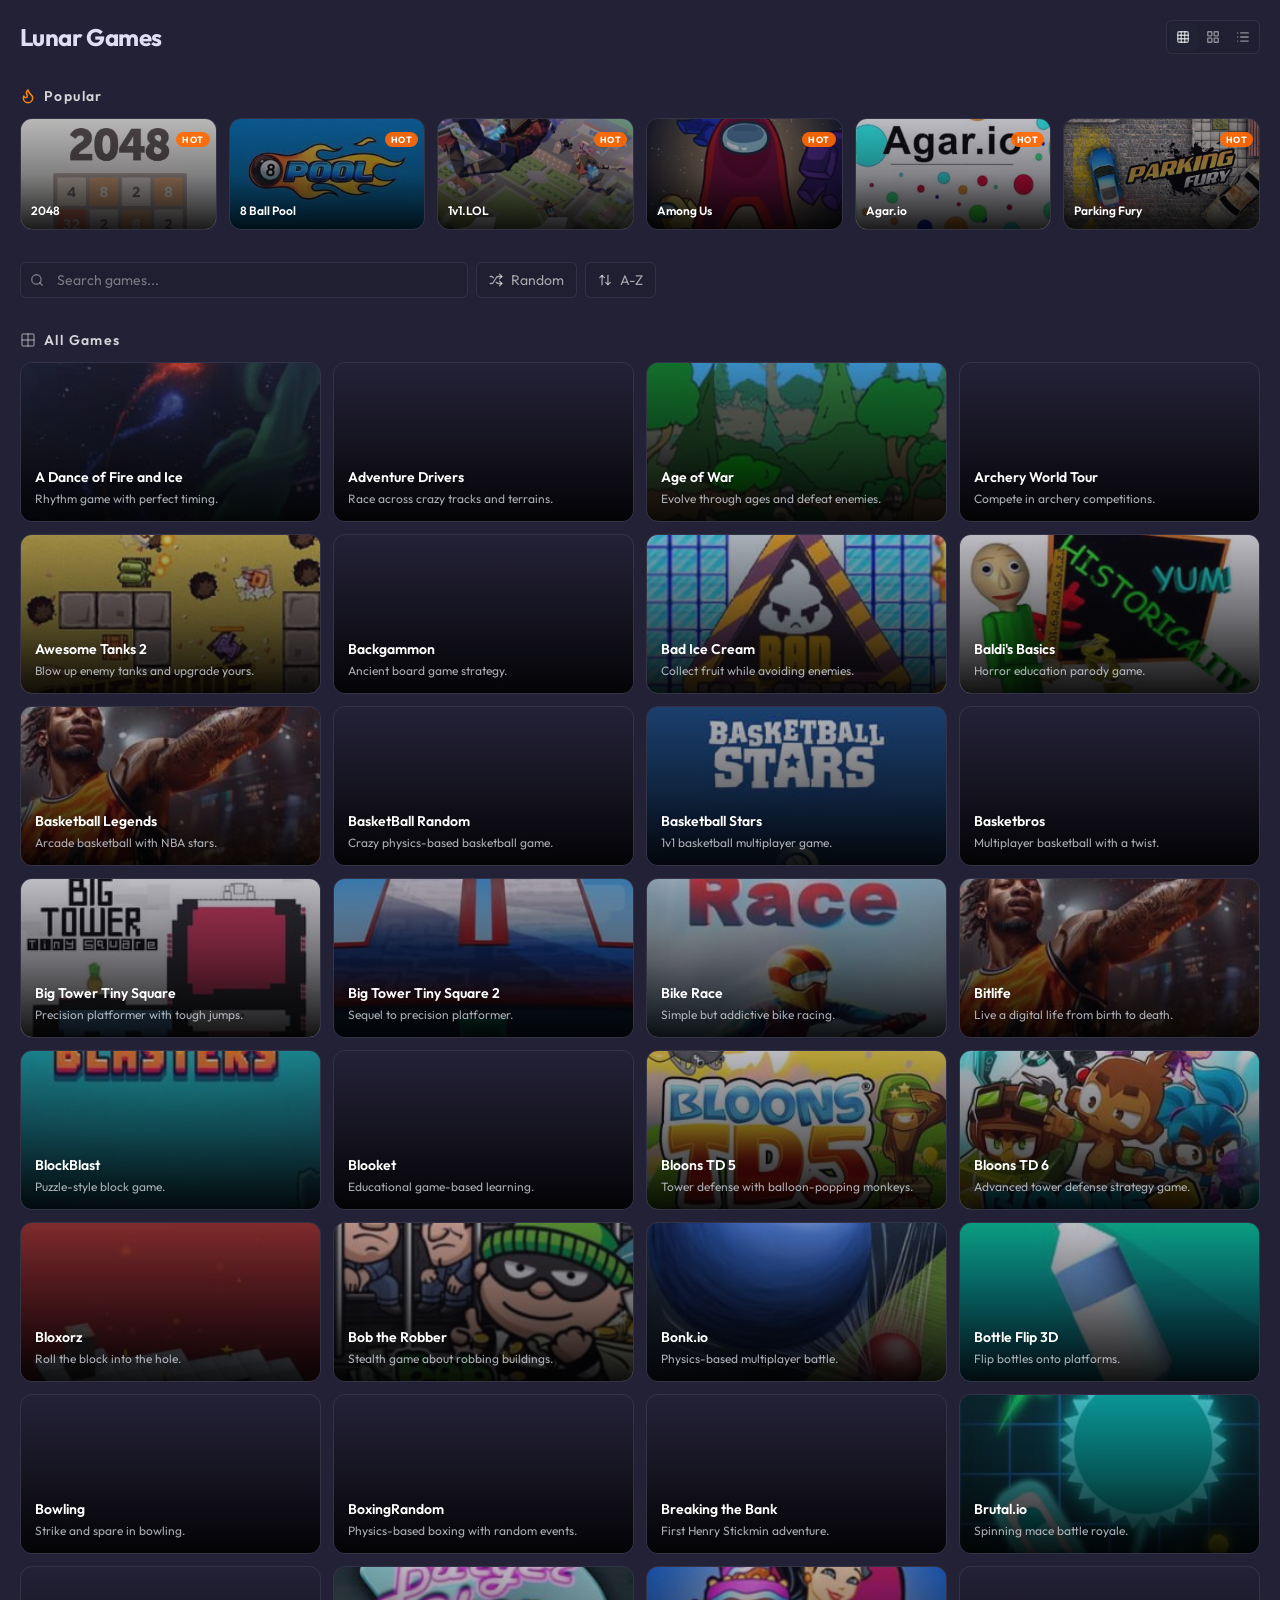
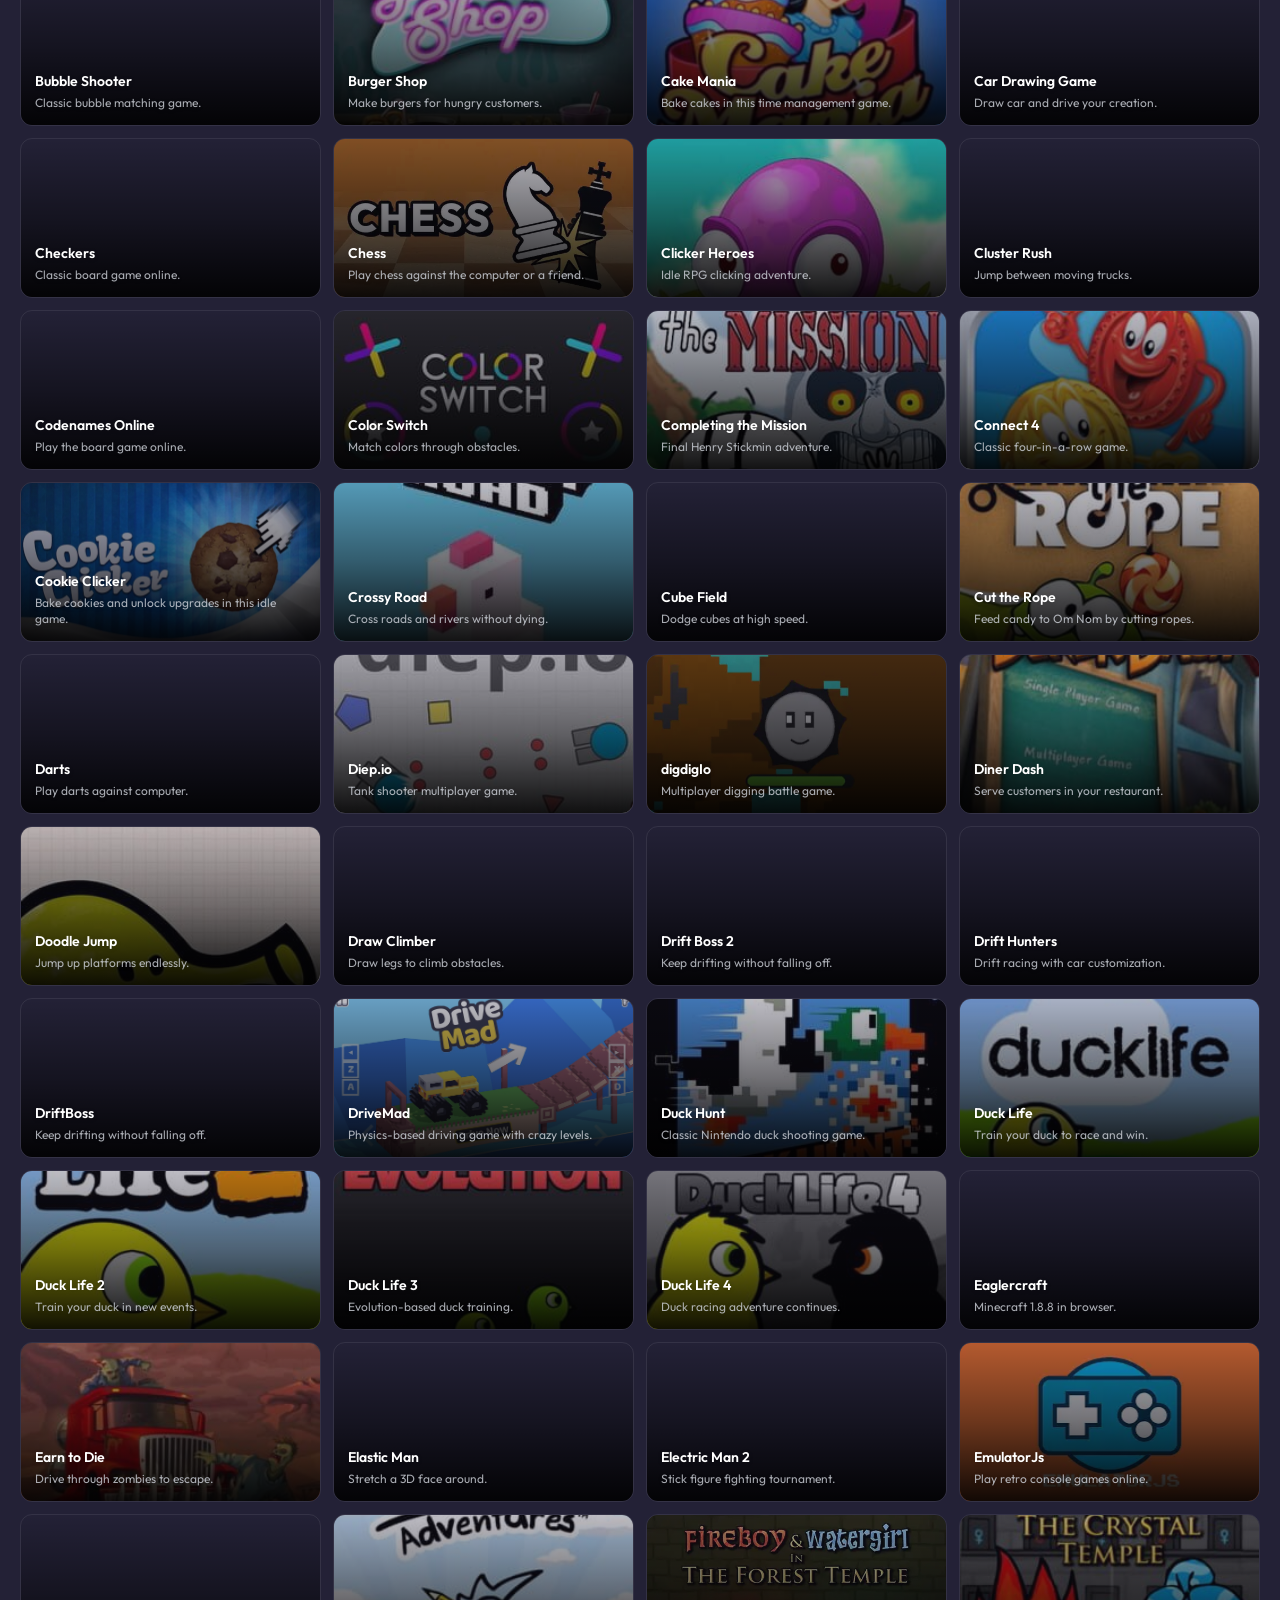
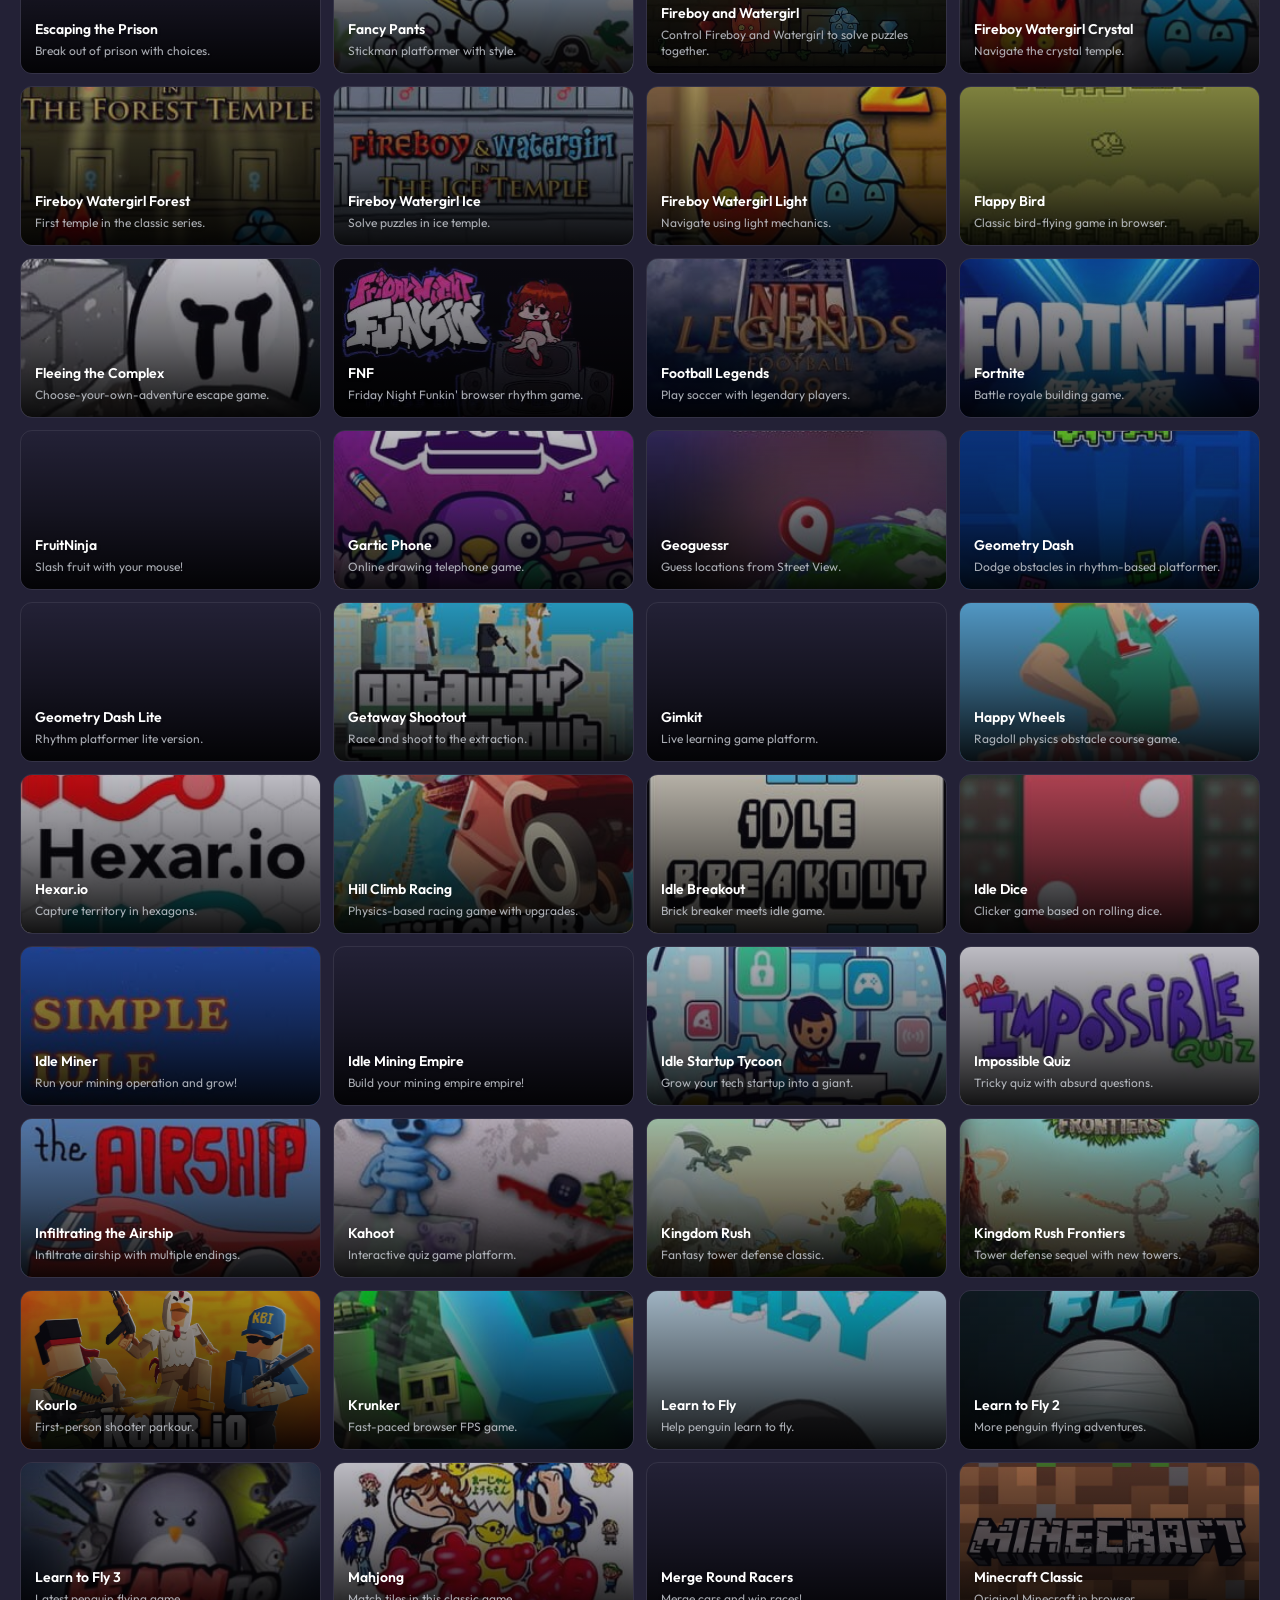
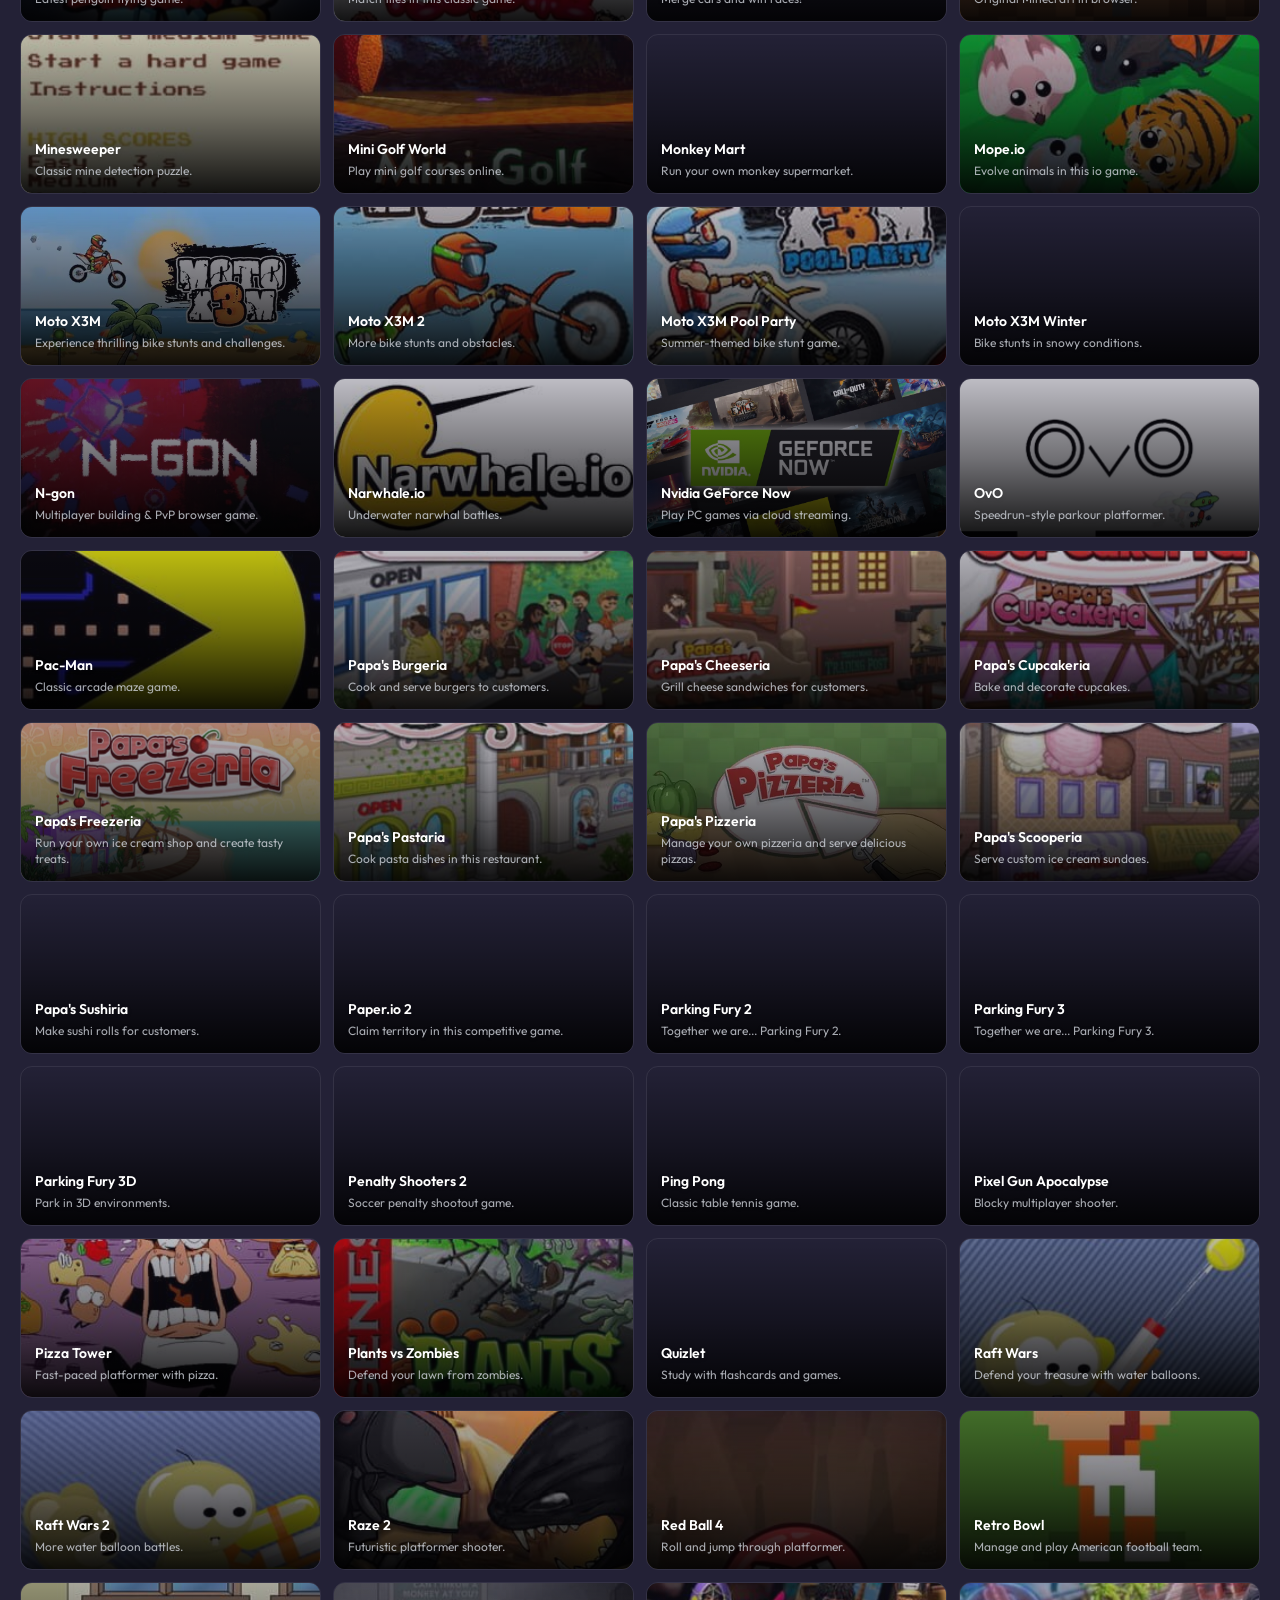
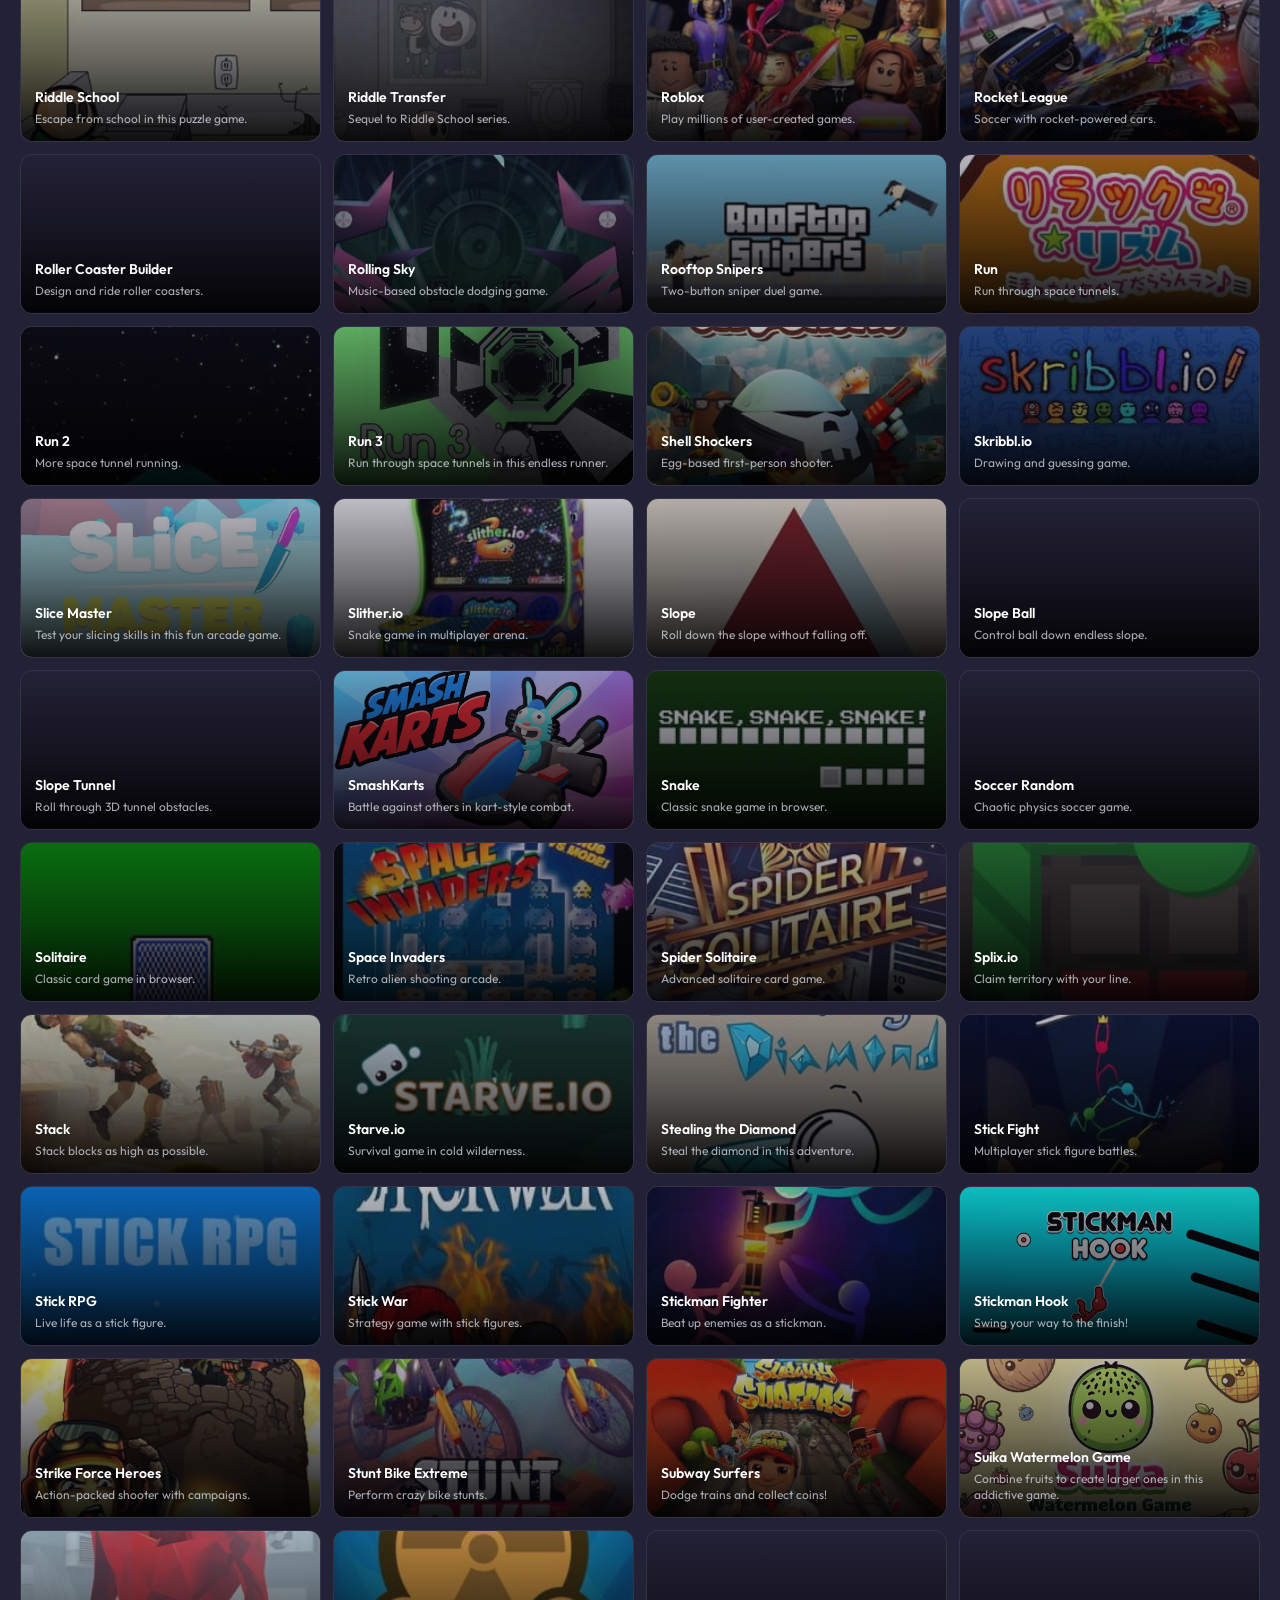
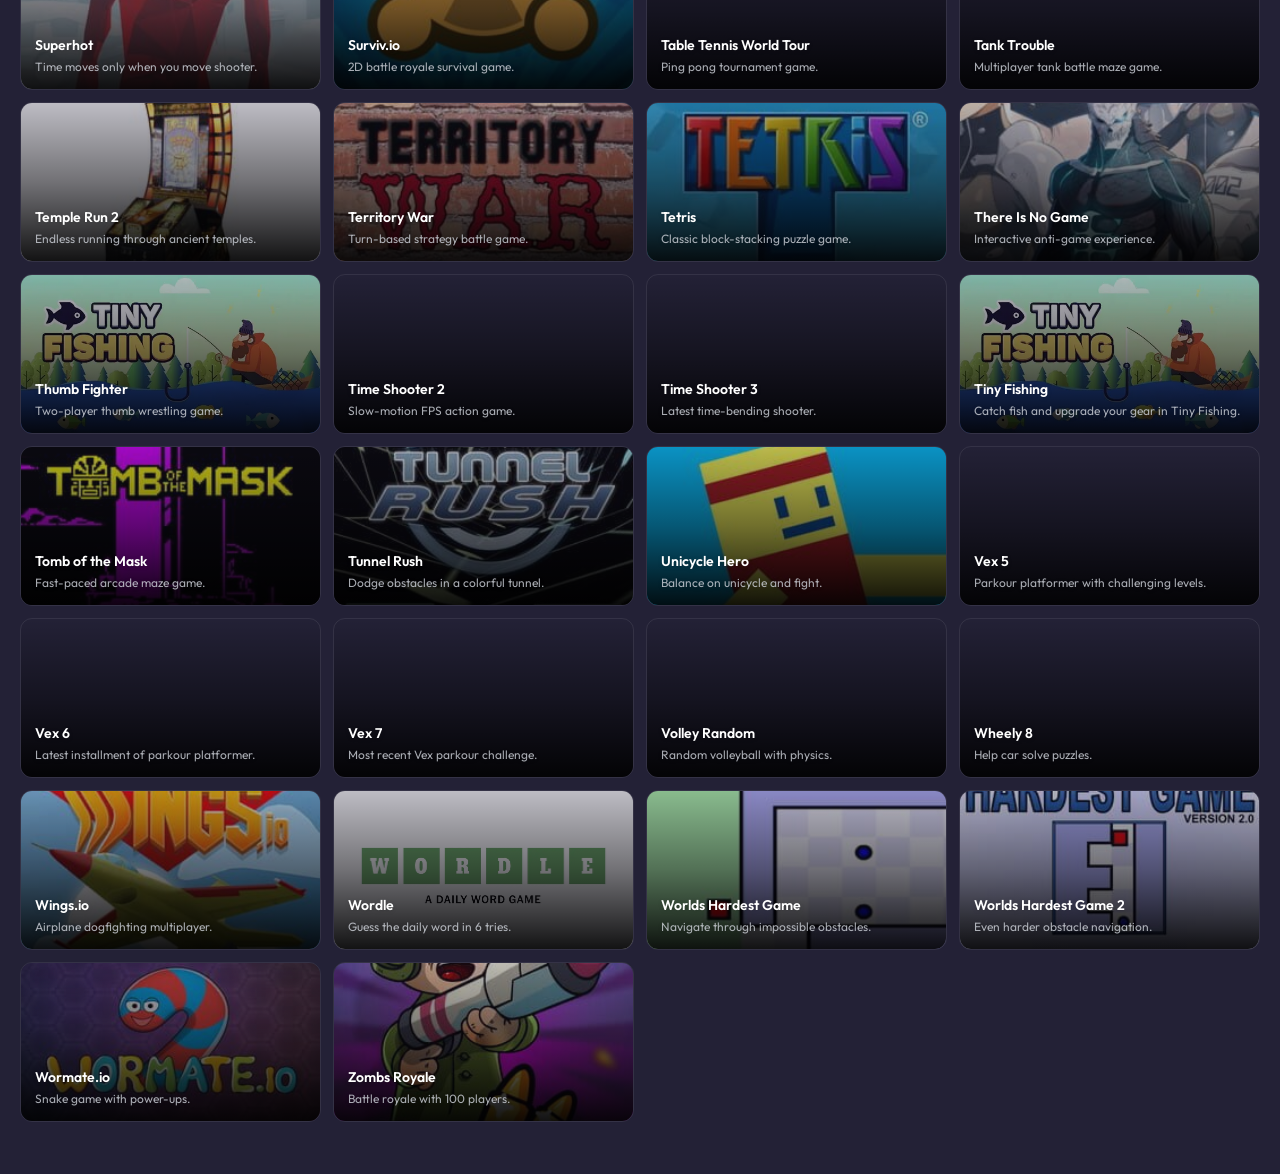
==== commit b4231463: "tex" ====
--- a/math/index.html
+++ b/math/index.html
@@ -5,20 +5,20 @@
       }
       gtag('js', new Date());
       gtag('config', 'G-DQZPCVEF89');
-    </script><link rel="stylesheet" href="/_astro/main.DIuxAN6X.css">
+    </script><link rel="stylesheet" href="/_astro/main._q8CdD5Z.css">
 <style>@keyframes fadeIn{0%{opacity:0;transform:translateY(8px)}to{opacity:1;transform:translateY(0)}}html,body,[data-astro-cid-glvf5kyw]{scrollbar-width:none!important;-ms-overflow-style:none!important}html::-webkit-scrollbar,body::-webkit-scrollbar,[data-astro-cid-glvf5kyw]::-webkit-scrollbar{display:none!important;width:0!important;background:transparent!important}
-</style><script type="module" src="/_astro/page.DkKPsu5I.js"></script></head> <body data-astro-cid-glvf5kyw> <script src="/bm/index.js"></script> <script src="/data/all.js"></script> <script src="/tmp/config.js"></script> <script src="/tmp/bundle.js"></script> <html lang="en" data-astro-cid-glapizwy> <body class="bg-background font-linux text-text-header min-h-screen" data-astro-cid-glapizwy> <div class="mx-auto max-w-7xl space-y-8 p-5" data-astro-cid-glapizwy> <div class="flex items-center justify-between" data-astro-cid-glapizwy> <h1 class="text-2xl font-bold tracking-tight" data-astro-cid-glapizwy>Lunar Games</h1> <div class="flex gap-0.5 rounded-md border border-white/[0.08] bg-[#1e1e2f]/50 p-0.5" data-astro-cid-glapizwy> <button data-view="grid" class="flex h-7 w-7 items-center justify-center rounded bg-[#252537]/60 text-white/70 transition-all duration-150" data-astro-cid-glapizwy> <i data-lucide="grid-3x3" class="h-3.5 w-3.5" data-astro-cid-glapizwy></i> </button> <button data-view="compact" class="flex h-7 w-7 items-center justify-center rounded text-white/50 transition-all duration-150" data-astro-cid-glapizwy> <i data-lucide="layout-grid" class="h-3.5 w-3.5" data-astro-cid-glapizwy></i> </button> <button data-view="list" class="flex h-7 w-7 items-center justify-center rounded text-white/50 transition-all duration-150" data-astro-cid-glapizwy> <i data-lucide="list" class="h-3.5 w-3.5" data-astro-cid-glapizwy></i> </button> </div> </div> <div data-astro-cid-glapizwy> <div class="mb-3 flex items-center gap-2" data-astro-cid-glapizwy> <i data-lucide="flame" class="h-4 w-4 text-orange-400" data-astro-cid-glapizwy></i> <h2 class="text-sm font-semibold tracking-widest text-white/80" data-astro-cid-glapizwy>Popular</h2> </div> <div class="grid grid-cols-2 gap-3 sm:grid-cols-3 lg:grid-cols-6" data-astro-cid-glapizwy> <div data-href="https://2048game.com/" data-name="2048" data-bg="/a/images/ga/2048.webp" class="card card-loading group relative flex h-28 cursor-pointer flex-col justify-end overflow-hidden rounded-xl border border-white/[0.08] transition-all duration-200 hover:scale-[1.03] hover:shadow-lg hover:shadow-black/40" data-astro-cid-glapizwy> <div class="card-bg absolute inset-0 bg-cover bg-center opacity-70 transition-opacity duration-200 group-hover:opacity-90" data-astro-cid-glapizwy></div> <div class="absolute inset-0 bg-gradient-to-t from-black/85 via-black/30 to-transparent" data-astro-cid-glapizwy></div> <div class="absolute top-1.5 right-1.5 z-10" data-astro-cid-glapizwy> <span class="rounded-full bg-orange-500/90 px-1.5 py-0.5 text-[9px] font-bold tracking-wider text-white uppercase" data-astro-cid-glapizwy>
+</style><script type="module" src="/_astro/page.DRdgb3HH.js"></script></head> <body data-astro-cid-glvf5kyw> <script src="/bm/index.js"></script> <script src="/data/all.js"></script> <script src="/tmp/config.js"></script> <script src="/tmp/bundle.js"></script> <html lang="en" data-astro-cid-glapizwy> <body class="bg-background font-linux text-text-header min-h-screen" data-astro-cid-glapizwy> <div class="mx-auto max-w-7xl space-y-8 p-5" data-astro-cid-glapizwy> <div class="flex items-center justify-between" data-astro-cid-glapizwy> <h1 class="text-2xl font-bold tracking-tight" data-astro-cid-glapizwy>Lunar Games</h1> <div class="flex gap-0.5 rounded-md border border-white/[0.08] bg-[#1e1e2f]/50 p-0.5" data-astro-cid-glapizwy> <button data-view="grid" class="flex h-7 w-7 items-center justify-center rounded bg-[#252537]/60 text-white/70 transition-all duration-150" data-astro-cid-glapizwy> <i data-lucide="grid-3x3" class="h-3.5 w-3.5" data-astro-cid-glapizwy></i> </button> <button data-view="compact" class="flex h-7 w-7 items-center justify-center rounded text-white/50 transition-all duration-150" data-astro-cid-glapizwy> <i data-lucide="layout-grid" class="h-3.5 w-3.5" data-astro-cid-glapizwy></i> </button> <button data-view="list" class="flex h-7 w-7 items-center justify-center rounded text-white/50 transition-all duration-150" data-astro-cid-glapizwy> <i data-lucide="list" class="h-3.5 w-3.5" data-astro-cid-glapizwy></i> </button> </div> </div> <div data-astro-cid-glapizwy> <div class="mb-3 flex items-center gap-2" data-astro-cid-glapizwy> <i data-lucide="flame" class="h-4 w-4 text-orange-400" data-astro-cid-glapizwy></i> <h2 class="text-sm font-semibold tracking-widest text-white/80" data-astro-cid-glapizwy>Popular</h2> </div> <div class="grid grid-cols-2 gap-3 sm:grid-cols-3 lg:grid-cols-6" data-astro-cid-glapizwy> <div data-href="https://2048game.com/" data-name="2048" data-bg="/a/images/ga/2048.webp" class="card card-loading group relative flex h-28 cursor-pointer flex-col justify-end overflow-hidden rounded-xl border border-white/[0.08] transition-all duration-200 hover:scale-[1.03] hover:shadow-lg hover:shadow-black/40" data-astro-cid-glapizwy> <div class="card-bg absolute inset-0 bg-cover bg-center opacity-70 transition-opacity duration-200 group-hover:opacity-90" data-astro-cid-glapizwy></div> <div class="absolute inset-0 bg-gradient-to-t from-black/85 via-black/30 to-transparent" data-astro-cid-glapizwy></div> <div class="absolute top-1.5 right-1.5 z-10" data-astro-cid-glapizwy> <span class="rounded-full bg-orange-500/90 px-1.5 py-0.5 text-[9px] font-bold tracking-wider text-white uppercase" data-astro-cid-glapizwy>
 Hot
-</span> </div> <div class="relative z-10 p-2.5" data-astro-cid-glapizwy> <h2 class="truncate text-xs font-semibold text-white drop-shadow" data-astro-cid-glapizwy>2048</h2> </div> </div><div data-href="https://www.coolmathgames.com/0-parking-fury/play" data-name="Parking Fury" data-bg="/a/images/ga/pf.webp" class="card card-loading group relative flex h-28 cursor-pointer flex-col justify-end overflow-hidden rounded-xl border border-white/[0.08] transition-all duration-200 hover:scale-[1.03] hover:shadow-lg hover:shadow-black/40" data-astro-cid-glapizwy> <div class="card-bg absolute inset-0 bg-cover bg-center opacity-70 transition-opacity duration-200 group-hover:opacity-90" data-astro-cid-glapizwy></div> <div class="absolute inset-0 bg-gradient-to-t from-black/85 via-black/30 to-transparent" data-astro-cid-glapizwy></div> <div class="absolute top-1.5 right-1.5 z-10" data-astro-cid-glapizwy> <span class="rounded-full bg-orange-500/90 px-1.5 py-0.5 text-[9px] font-bold tracking-wider text-white uppercase" data-astro-cid-glapizwy>
+</span> </div> <div class="relative z-10 p-2.5" data-astro-cid-glapizwy> <h2 class="truncate text-xs font-semibold text-white drop-shadow" data-astro-cid-glapizwy>2048</h2> </div> </div><div data-href="https://www.crazygames.com/game/8-ball-pool" data-name="8 Ball Pool" data-bg="/a/images/ga/8ball.jpg" class="card card-loading group relative flex h-28 cursor-pointer flex-col justify-end overflow-hidden rounded-xl border border-white/[0.08] transition-all duration-200 hover:scale-[1.03] hover:shadow-lg hover:shadow-black/40" data-astro-cid-glapizwy> <div class="card-bg absolute inset-0 bg-cover bg-center opacity-70 transition-opacity duration-200 group-hover:opacity-90" data-astro-cid-glapizwy></div> <div class="absolute inset-0 bg-gradient-to-t from-black/85 via-black/30 to-transparent" data-astro-cid-glapizwy></div> <div class="absolute top-1.5 right-1.5 z-10" data-astro-cid-glapizwy> <span class="rounded-full bg-orange-500/90 px-1.5 py-0.5 text-[9px] font-bold tracking-wider text-white uppercase" data-astro-cid-glapizwy>
 Hot
-</span> </div> <div class="relative z-10 p-2.5" data-astro-cid-glapizwy> <h2 class="truncate text-xs font-semibold text-white drop-shadow" data-astro-cid-glapizwy>Parking Fury</h2> </div> </div><div data-href="https://ubg77.github.io/game131022/adventure-drivers/" data-name="Adventure Drivers" data-bg="/a/images/ad.jpg" class="card card-loading group relative flex h-28 cursor-pointer flex-col justify-end overflow-hidden rounded-xl border border-white/[0.08] transition-all duration-200 hover:scale-[1.03] hover:shadow-lg hover:shadow-black/40" data-astro-cid-glapizwy> <div class="card-bg absolute inset-0 bg-cover bg-center opacity-70 transition-opacity duration-200 group-hover:opacity-90" data-astro-cid-glapizwy></div> <div class="absolute inset-0 bg-gradient-to-t from-black/85 via-black/30 to-transparent" data-astro-cid-glapizwy></div> <div class="absolute top-1.5 right-1.5 z-10" data-astro-cid-glapizwy> <span class="rounded-full bg-orange-500/90 px-1.5 py-0.5 text-[9px] font-bold tracking-wider text-white uppercase" data-astro-cid-glapizwy>
+</span> </div> <div class="relative z-10 p-2.5" data-astro-cid-glapizwy> <h2 class="truncate text-xs font-semibold text-white drop-shadow" data-astro-cid-glapizwy>8 Ball Pool</h2> </div> </div><div data-href="https://1v1.lol/" data-name="1v1.LOL" data-bg="/a/images/ga/1v1.jpg" class="card card-loading group relative flex h-28 cursor-pointer flex-col justify-end overflow-hidden rounded-xl border border-white/[0.08] transition-all duration-200 hover:scale-[1.03] hover:shadow-lg hover:shadow-black/40" data-astro-cid-glapizwy> <div class="card-bg absolute inset-0 bg-cover bg-center opacity-70 transition-opacity duration-200 group-hover:opacity-90" data-astro-cid-glapizwy></div> <div class="absolute inset-0 bg-gradient-to-t from-black/85 via-black/30 to-transparent" data-astro-cid-glapizwy></div> <div class="absolute top-1.5 right-1.5 z-10" data-astro-cid-glapizwy> <span class="rounded-full bg-orange-500/90 px-1.5 py-0.5 text-[9px] font-bold tracking-wider text-white uppercase" data-astro-cid-glapizwy>
 Hot
-</span> </div> <div class="relative z-10 p-2.5" data-astro-cid-glapizwy> <h2 class="truncate text-xs font-semibold text-white drop-shadow" data-astro-cid-glapizwy>Adventure Drivers</h2> </div> </div><div data-href="https://www.coolmathgames.com/0-parking-fury-2/play" data-name="Parking Fury 2" data-bg="/a/images/ga/pf2.webp" class="card card-loading group relative flex h-28 cursor-pointer flex-col justify-end overflow-hidden rounded-xl border border-white/[0.08] transition-all duration-200 hover:scale-[1.03] hover:shadow-lg hover:shadow-black/40" data-astro-cid-glapizwy> <div class="card-bg absolute inset-0 bg-cover bg-center opacity-70 transition-opacity duration-200 group-hover:opacity-90" data-astro-cid-glapizwy></div> <div class="absolute inset-0 bg-gradient-to-t from-black/85 via-black/30 to-transparent" data-astro-cid-glapizwy></div> <div class="absolute top-1.5 right-1.5 z-10" data-astro-cid-glapizwy> <span class="rounded-full bg-orange-500/90 px-1.5 py-0.5 text-[9px] font-bold tracking-wider text-white uppercase" data-astro-cid-glapizwy>
+</span> </div> <div class="relative z-10 p-2.5" data-astro-cid-glapizwy> <h2 class="truncate text-xs font-semibold text-white drop-shadow" data-astro-cid-glapizwy>1v1.LOL</h2> </div> </div><div data-href="https://www.crazygames.com/game/among-us" data-name="Among Us" data-bg="/a/images/ga/au.jpg" class="card card-loading group relative flex h-28 cursor-pointer flex-col justify-end overflow-hidden rounded-xl border border-white/[0.08] transition-all duration-200 hover:scale-[1.03] hover:shadow-lg hover:shadow-black/40" data-astro-cid-glapizwy> <div class="card-bg absolute inset-0 bg-cover bg-center opacity-70 transition-opacity duration-200 group-hover:opacity-90" data-astro-cid-glapizwy></div> <div class="absolute inset-0 bg-gradient-to-t from-black/85 via-black/30 to-transparent" data-astro-cid-glapizwy></div> <div class="absolute top-1.5 right-1.5 z-10" data-astro-cid-glapizwy> <span class="rounded-full bg-orange-500/90 px-1.5 py-0.5 text-[9px] font-bold tracking-wider text-white uppercase" data-astro-cid-glapizwy>
 Hot
-</span> </div> <div class="relative z-10 p-2.5" data-astro-cid-glapizwy> <h2 class="truncate text-xs font-semibold text-white drop-shadow" data-astro-cid-glapizwy>Parking Fury 2</h2> </div> </div><div data-href="https://www.coolmathgames.com/0-parking-fury-3/play" data-name="Parking Fury 3" data-bg="/a/images/ga/pf3.webp" class="card card-loading group relative flex h-28 cursor-pointer flex-col justify-end overflow-hidden rounded-xl border border-white/[0.08] transition-all duration-200 hover:scale-[1.03] hover:shadow-lg hover:shadow-black/40" data-astro-cid-glapizwy> <div class="card-bg absolute inset-0 bg-cover bg-center opacity-70 transition-opacity duration-200 group-hover:opacity-90" data-astro-cid-glapizwy></div> <div class="absolute inset-0 bg-gradient-to-t from-black/85 via-black/30 to-transparent" data-astro-cid-glapizwy></div> <div class="absolute top-1.5 right-1.5 z-10" data-astro-cid-glapizwy> <span class="rounded-full bg-orange-500/90 px-1.5 py-0.5 text-[9px] font-bold tracking-wider text-white uppercase" data-astro-cid-glapizwy>
+</span> </div> <div class="relative z-10 p-2.5" data-astro-cid-glapizwy> <h2 class="truncate text-xs font-semibold text-white drop-shadow" data-astro-cid-glapizwy>Among Us</h2> </div> </div><div data-href="https://agar.io/" data-name="Agar.io" data-bg="/a/images/ga/agar.jpg" class="card card-loading group relative flex h-28 cursor-pointer flex-col justify-end overflow-hidden rounded-xl border border-white/[0.08] transition-all duration-200 hover:scale-[1.03] hover:shadow-lg hover:shadow-black/40" data-astro-cid-glapizwy> <div class="card-bg absolute inset-0 bg-cover bg-center opacity-70 transition-opacity duration-200 group-hover:opacity-90" data-astro-cid-glapizwy></div> <div class="absolute inset-0 bg-gradient-to-t from-black/85 via-black/30 to-transparent" data-astro-cid-glapizwy></div> <div class="absolute top-1.5 right-1.5 z-10" data-astro-cid-glapizwy> <span class="rounded-full bg-orange-500/90 px-1.5 py-0.5 text-[9px] font-bold tracking-wider text-white uppercase" data-astro-cid-glapizwy>
 Hot
-</span> </div> <div class="relative z-10 p-2.5" data-astro-cid-glapizwy> <h2 class="truncate text-xs font-semibold text-white drop-shadow" data-astro-cid-glapizwy>Parking Fury 3</h2> </div> </div><div data-href="https://www.coolmathgames.com/0-run-3/play" data-name="Run 3" data-bg="/a/images/ga/r3.webp" class="card card-loading group relative flex h-28 cursor-pointer flex-col justify-end overflow-hidden rounded-xl border border-white/[0.08] transition-all duration-200 hover:scale-[1.03] hover:shadow-lg hover:shadow-black/40" data-astro-cid-glapizwy> <div class="card-bg absolute inset-0 bg-cover bg-center opacity-70 transition-opacity duration-200 group-hover:opacity-90" data-astro-cid-glapizwy></div> <div class="absolute inset-0 bg-gradient-to-t from-black/85 via-black/30 to-transparent" data-astro-cid-glapizwy></div> <div class="absolute top-1.5 right-1.5 z-10" data-astro-cid-glapizwy> <span class="rounded-full bg-orange-500/90 px-1.5 py-0.5 text-[9px] font-bold tracking-wider text-white uppercase" data-astro-cid-glapizwy>
+</span> </div> <div class="relative z-10 p-2.5" data-astro-cid-glapizwy> <h2 class="truncate text-xs font-semibold text-white drop-shadow" data-astro-cid-glapizwy>Agar.io</h2> </div> </div><div data-href="https://www.coolmathgames.com/0-parking-fury/play" data-name="Parking Fury" data-bg="/a/images/ga/pf.webp" class="card card-loading group relative flex h-28 cursor-pointer flex-col justify-end overflow-hidden rounded-xl border border-white/[0.08] transition-all duration-200 hover:scale-[1.03] hover:shadow-lg hover:shadow-black/40" data-astro-cid-glapizwy> <div class="card-bg absolute inset-0 bg-cover bg-center opacity-70 transition-opacity duration-200 group-hover:opacity-90" data-astro-cid-glapizwy></div> <div class="absolute inset-0 bg-gradient-to-t from-black/85 via-black/30 to-transparent" data-astro-cid-glapizwy></div> <div class="absolute top-1.5 right-1.5 z-10" data-astro-cid-glapizwy> <span class="rounded-full bg-orange-500/90 px-1.5 py-0.5 text-[9px] font-bold tracking-wider text-white uppercase" data-astro-cid-glapizwy>
 Hot
-</span> </div> <div class="relative z-10 p-2.5" data-astro-cid-glapizwy> <h2 class="truncate text-xs font-semibold text-white drop-shadow" data-astro-cid-glapizwy>Run 3</h2> </div> </div> </div> </div> <div class="flex flex-wrap items-center gap-2" data-astro-cid-glapizwy> <div class="relative max-w-md min-w-60 flex-1" data-astro-cid-glapizwy> <i data-lucide="search" class="pointer-events-none absolute top-1/2 left-2.5 z-10 h-3.5 w-3.5 -translate-y-1/2 text-white/40" data-astro-cid-glapizwy></i> <input type="text" data-input placeholder="Search games..." class="h-9 w-full rounded-md border border-white/[0.08] bg-[#1e1e2f]/60 pr-3 pl-9 text-sm text-white/80 placeholder-white/40 transition-colors focus:border-white/[0.18] focus:outline-none" data-astro-cid-glapizwy> </div> <button data-random class="flex h-9 items-center gap-2 rounded-md border border-white/[0.08] bg-[#1e1e2f]/60 px-3 text-sm text-white/60 transition-all duration-150 hover:border-white/[0.15] hover:text-white/80" data-astro-cid-glapizwy> <i data-lucide="shuffle" class="h-3.5 w-3.5" data-astro-cid-glapizwy></i>
+</span> </div> <div class="relative z-10 p-2.5" data-astro-cid-glapizwy> <h2 class="truncate text-xs font-semibold text-white drop-shadow" data-astro-cid-glapizwy>Parking Fury</h2> </div> </div> </div> </div> <div class="flex flex-wrap items-center gap-2" data-astro-cid-glapizwy> <div class="relative max-w-md min-w-60 flex-1" data-astro-cid-glapizwy> <i data-lucide="search" class="pointer-events-none absolute top-1/2 left-2.5 z-10 h-3.5 w-3.5 -translate-y-1/2 text-white/40" data-astro-cid-glapizwy></i> <input type="text" data-input placeholder="Search games..." class="h-9 w-full rounded-md border border-white/[0.08] bg-[#1e1e2f]/60 pr-3 pl-9 text-sm text-white/80 placeholder-white/40 transition-colors focus:border-white/[0.18] focus:outline-none" data-astro-cid-glapizwy> </div> <button data-random class="flex h-9 items-center gap-2 rounded-md border border-white/[0.08] bg-[#1e1e2f]/60 px-3 text-sm text-white/60 transition-all duration-150 hover:border-white/[0.15] hover:text-white/80" data-astro-cid-glapizwy> <i data-lucide="shuffle" class="h-3.5 w-3.5" data-astro-cid-glapizwy></i>
 Random
-</button> <button data-sort class="flex h-9 items-center gap-2 rounded-md border border-white/[0.08] bg-[#1e1e2f]/60 px-3 text-sm text-white/60 transition-all duration-150 hover:border-white/[0.15] hover:text-white/80" data-astro-cid-glapizwy> <i data-lucide="arrow-up-down" class="h-3.5 w-3.5" data-astro-cid-glapizwy></i> <span data-astro-cid-glapizwy>A-Z</span> </button> </div> <div data-astro-cid-glapizwy> <div class="mb-3 flex items-center gap-2" data-astro-cid-glapizwy> <i data-lucide="grid-2x2" class="h-4 w-4 text-white/40" data-astro-cid-glapizwy></i> <h2 class="text-sm font-semibold tracking-widest text-white/80" data-astro-cid-glapizwy>All Games</h2> </div> <div data-container class="grid grid-cols-1 gap-3 sm:grid-cols-2 md:grid-cols-3 lg:grid-cols-4" data-astro-cid-glapizwy> <div data-href="https://1v1.lol/" data-name="1v1.LOL" data-bg="/a/images/ga/1v1.jpg" class="card card-loading group relative flex h-40 cursor-pointer flex-col justify-end overflow-hidden rounded-xl border border-white/[0.08] transition-all duration-200 hover:scale-[1.02] hover:border-white/[0.15] hover:shadow-lg hover:shadow-black/30" style="animation: fadeIn 0.3s ease-out" data-astro-cid-glapizwy> <div class="card-bg absolute inset-0 bg-cover bg-center opacity-70 transition-opacity duration-200 group-hover:opacity-85" data-astro-cid-glapizwy></div> <div class="absolute inset-0 bg-gradient-to-t from-black/90 via-black/40 to-transparent" data-astro-cid-glapizwy></div> <div class="relative z-10 p-3.5" data-astro-cid-glapizwy> <h2 class="mb-1 text-sm font-semibold text-white drop-shadow" data-astro-cid-glapizwy>1v1.LOL</h2> <p class="line-clamp-2 text-xs text-gray-300/80 drop-shadow" data-astro-cid-glapizwy>Build and battle in this competitive shooter.</p> </div> </div><div data-href="https://www.crazygames.com/game/8-ball-pool" data-name="8 Ball Pool" data-bg="/a/images/ga/8ball.jpg" class="card card-loading group relative flex h-40 cursor-pointer flex-col justify-end overflow-hidden rounded-xl border border-white/[0.08] transition-all duration-200 hover:scale-[1.02] hover:border-white/[0.15] hover:shadow-lg hover:shadow-black/30" style="animation: fadeIn 0.3s ease-out" data-astro-cid-glapizwy> <div class="card-bg absolute inset-0 bg-cover bg-center opacity-70 transition-opacity duration-200 group-hover:opacity-85" data-astro-cid-glapizwy></div> <div class="absolute inset-0 bg-gradient-to-t from-black/90 via-black/40 to-transparent" data-astro-cid-glapizwy></div> <div class="relative z-10 p-3.5" data-astro-cid-glapizwy> <h2 class="mb-1 text-sm font-semibold text-white drop-shadow" data-astro-cid-glapizwy>8 Ball Pool</h2> <p class="line-clamp-2 text-xs text-gray-300/80 drop-shadow" data-astro-cid-glapizwy>Online billiards game.</p> </div> </div><div data-href="https://www.coolmathgames.com/0-a-dance-of-fire-and-ice/play" data-name="A Dance of Fire and Ice" data-bg="/a/images/ga/adfi.jpg" class="card card-loading group relative flex h-40 cursor-pointer flex-col justify-end overflow-hidden rounded-xl border border-white/[0.08] transition-all duration-200 hover:scale-[1.02] hover:border-white/[0.15] hover:shadow-lg hover:shadow-black/30" style="animation: fadeIn 0.3s ease-out" data-astro-cid-glapizwy> <div class="card-bg absolute inset-0 bg-cover bg-center opacity-70 transition-opacity duration-200 group-hover:opacity-85" data-astro-cid-glapizwy></div> <div class="absolute inset-0 bg-gradient-to-t from-black/90 via-black/40 to-transparent" data-astro-cid-glapizwy></div> <div class="relative z-10 p-3.5" data-astro-cid-glapizwy> <h2 class="mb-1 text-sm font-semibold text-white drop-shadow" data-astro-cid-glapizwy>A Dance of Fire and Ice</h2> <p class="line-clamp-2 text-xs text-gray-300/80 drop-shadow" data-astro-cid-glapizwy>Rhythm game with perfect timing.</p> </div> </div><div data-href="https://agar.io/" data-name="Agar.io" data-bg="/a/images/ga/agar.jpg" class="card card-loading group relative flex h-40 cursor-pointer flex-col justify-end overflow-hidden rounded-xl border border-white/[0.08] transition-all duration-200 hover:scale-[1.02] hover:border-white/[0.15] hover:shadow-lg hover:shadow-black/30" style="animation: fadeIn 0.3s ease-out" data-astro-cid-glapizwy> <div class="card-bg absolute inset-0 bg-cover bg-center opacity-70 transition-opacity duration-200 group-hover:opacity-85" data-astro-cid-glapizwy></div> <div class="absolute inset-0 bg-gradient-to-t from-black/90 via-black/40 to-transparent" data-astro-cid-glapizwy></div> <div class="relative z-10 p-3.5" data-astro-cid-glapizwy> <h2 class="mb-1 text-sm font-semibold text-white drop-shadow" data-astro-cid-glapizwy>Agar.io</h2> <p class="line-clamp-2 text-xs text-gray-300/80 drop-shadow" data-astro-cid-glapizwy>Grow your cell and eat others.</p> </div> </div><div data-href="https://www.crazygames.com/game/age-of-war" data-name="Age of War" data-bg="/a/images/ga/aow.jpg" class="card card-loading group relative flex h-40 cursor-pointer flex-col justify-end overflow-hidden rounded-xl border border-white/[0.08] transition-all duration-200 hover:scale-[1.02] hover:border-white/[0.15] hover:shadow-lg hover:shadow-black/30" style="animation: fadeIn 0.3s ease-out" data-astro-cid-glapizwy> <div class="card-bg absolute inset-0 bg-cover bg-center opacity-70 transition-opacity duration-200 group-hover:opacity-85" data-astro-cid-glapizwy></div> <div class="absolute inset-0 bg-gradient-to-t from-black/90 via-black/40 to-transparent" data-astro-cid-glapizwy></div> <div class="relative z-10 p-3.5" data-astro-cid-glapizwy> <h2 class="mb-1 text-sm font-semibold text-white drop-shadow" data-astro-cid-glapizwy>Age of War</h2> <p class="line-clamp-2 text-xs text-gray-300/80 drop-shadow" data-astro-cid-glapizwy>Evolve through ages and defeat enemies.</p> </div> </div><div data-href="https://www.crazygames.com/game/among-us" data-name="Among Us" data-bg="/a/images/ga/au.jpg" class="card card-loading group relative flex h-40 cursor-pointer flex-col justify-end overflow-hidden rounded-xl border border-white/[0.08] transition-all duration-200 hover:scale-[1.02] hover:border-white/[0.15] hover:shadow-lg hover:shadow-black/30" style="animation: fadeIn 0.3s ease-out" data-astro-cid-glapizwy> <div class="card-bg absolute inset-0 bg-cover bg-center opacity-70 transition-opacity duration-200 group-hover:opacity-85" data-astro-cid-glapizwy></div> <div class="absolute inset-0 bg-gradient-to-t from-black/90 via-black/40 to-transparent" data-astro-cid-glapizwy></div> <div class="relative z-10 p-3.5" data-astro-cid-glapizwy> <h2 class="mb-1 text-sm font-semibold text-white drop-shadow" data-astro-cid-glapizwy>Among Us</h2> <p class="line-clamp-2 text-xs text-gray-300/80 drop-shadow" data-astro-cid-glapizwy>Find the impostor among your crew.</p> </div> </div><div data-href="https://www.crazygames.com/game/archery-world-tour" data-name="Archery World Tour" data-bg="/a/images/ga/awt.webp" class="card card-loading group relative flex h-40 cursor-pointer flex-col justify-end overflow-hidden rounded-xl border border-white/[0.08] transition-all duration-200 hover:scale-[1.02] hover:border-white/[0.15] hover:shadow-lg hover:shadow-black/30" style="animation: fadeIn 0.3s ease-out" data-astro-cid-glapizwy> <div class="card-bg absolute inset-0 bg-cover bg-center opacity-70 transition-opacity duration-200 group-hover:opacity-85" data-astro-cid-glapizwy></div> <div class="absolute inset-0 bg-gradient-to-t from-black/90 via-black/40 to-transparent" data-astro-cid-glapizwy></div> <div class="relative z-10 p-3.5" data-astro-cid-glapizwy> <h2 class="mb-1 text-sm font-semibold text-white drop-shadow" data-astro-cid-glapizwy>Archery World Tour</h2> <p class="line-clamp-2 text-xs text-gray-300/80 drop-shadow" data-astro-cid-glapizwy>Compete in archery competitions.</p> </div> </div><div data-href="https://ubg98.github.io/AwesomeTanks2/" data-name="Awesome Tanks 2" data-bg="/a/images/ga/at2.jpg" class="card card-loading group relative flex h-40 cursor-pointer flex-col justify-end overflow-hidden rounded-xl border border-white/[0.08] transition-all duration-200 hover:scale-[1.02] hover:border-white/[0.15] hover:shadow-lg hover:shadow-black/30" style="animation: fadeIn 0.3s ease-out" data-astro-cid-glapizwy> <div class="card-bg absolute inset-0 bg-cover bg-center opacity-70 transition-opacity duration-200 group-hover:opacity-85" data-astro-cid-glapizwy></div> <div class="absolute inset-0 bg-gradient-to-t from-black/90 via-black/40 to-transparent" data-astro-cid-glapizwy></div> <div class="relative z-10 p-3.5" data-astro-cid-glapizwy> <h2 class="mb-1 text-sm font-semibold text-white drop-shadow" data-astro-cid-glapizwy>Awesome Tanks 2</h2> <p class="line-clamp-2 text-xs text-gray-300/80 drop-shadow" data-astro-cid-glapizwy>Blow up enemy tanks and upgrade yours.</p> </div> </div><div data-href="https://www.247backgammon.com/" data-name="Backgammon" data-bg="/a/images/ga/bg.webp" class="card card-loading group relative flex h-40 cursor-pointer flex-col justify-end overflow-hidden rounded-xl border border-white/[0.08] transition-all duration-200 hover:scale-[1.02] hover:border-white/[0.15] hover:shadow-lg hover:shadow-black/30" style="animation: fadeIn 0.3s ease-out" data-astro-cid-glapizwy> <div class="card-bg absolute inset-0 bg-cover bg-center opacity-70 transition-opacity duration-200 group-hover:opacity-85" data-astro-cid-glapizwy></div> <div class="absolute inset-0 bg-gradient-to-t from-black/90 via-black/40 to-transparent" data-astro-cid-glapizwy></div> <div class="relative z-10 p-3.5" data-astro-cid-glapizwy> <h2 class="mb-1 text-sm font-semibold text-white drop-shadow" data-astro-cid-glapizwy>Backgammon</h2> <p class="line-clamp-2 text-xs text-gray-300/80 drop-shadow" data-astro-cid-glapizwy>Ancient board game strategy.</p> </div> </div><div data-href="https://www.coolmathgames.com/0-bad-ice-cream/play" data-name="Bad Ice Cream" data-bg="/a/images/ga/bic.jpg" class="card card-loading group relative flex h-40 cursor-pointer flex-col justify-end overflow-hidden rounded-xl border border-white/[0.08] transition-all duration-200 hover:scale-[1.02] hover:border-white/[0.15] hover:shadow-lg hover:shadow-black/30" style="animation: fadeIn 0.3s ease-out" data-astro-cid-glapizwy> <div class="card-bg absolute inset-0 bg-cover bg-center opacity-70 transition-opacity duration-200 group-hover:opacity-85" data-astro-cid-glapizwy></div> <div class="absolute inset-0 bg-gradient-to-t from-black/90 via-black/40 to-transparent" data-astro-cid-glapizwy></div> <div class="relative z-10 p-3.5" data-astro-cid-glapizwy> <h2 class="mb-1 text-sm font-semibold text-white drop-shadow" data-astro-cid-glapizwy>Bad Ice Cream</h2> <p class="line-clamp-2 text-xs text-gray-300/80 drop-shadow" data-astro-cid-glapizwy>Collect fruit while avoiding enemies.</p> </div> </div><div data-href="https://ubg77.github.io/game131022/baldis-basics/" data-name="Baldi's Basics" data-bg="/a/images/ga/baldi.jpg" class="card card-loading group relative flex h-40 cursor-pointer flex-col justify-end overflow-hidden rounded-xl border border-white/[0.08] transition-all duration-200 hover:scale-[1.02] hover:border-white/[0.15] hover:shadow-lg hover:shadow-black/30" style="animation: fadeIn 0.3s ease-out" data-astro-cid-glapizwy> <div class="card-bg absolute inset-0 bg-cover bg-center opacity-70 transition-opacity duration-200 group-hover:opacity-85" data-astro-cid-glapizwy></div> <div class="absolute inset-0 bg-gradient-to-t from-black/90 via-black/40 to-transparent" data-astro-cid-glapizwy></div> <div class="relative z-10 p-3.5" data-astro-cid-glapizwy> <h2 class="mb-1 text-sm font-semibold text-white drop-shadow" data-astro-cid-glapizwy>Baldi&#39;s Basics</h2> <p class="line-clamp-2 text-xs text-gray-300/80 drop-shadow" data-astro-cid-glapizwy>Horror education parody game.</p> </div> </div><div data-href="https://basketball-legends.io/" data-name="Basketball Legends" data-bg="/a/images/ga/bl.jpg" class="card card-loading group relative flex h-40 cursor-pointer flex-col justify-end overflow-hidden rounded-xl border border-white/[0.08] transition-all duration-200 hover:scale-[1.02] hover:border-white/[0.15] hover:shadow-lg hover:shadow-black/30" style="animation: fadeIn 0.3s ease-out" data-astro-cid-glapizwy> <div class="card-bg absolute inset-0 bg-cover bg-center opacity-70 transition-opacity duration-200 group-hover:opacity-85" data-astro-cid-glapizwy></div> <div class="absolute inset-0 bg-gradient-to-t from-black/90 via-black/40 to-transparent" data-astro-cid-glapizwy></div> <div class="relative z-10 p-3.5" data-astro-cid-glapizwy> <h2 class="mb-1 text-sm font-semibold text-white drop-shadow" data-astro-cid-glapizwy>Basketball Legends</h2> <p class="line-clamp-2 text-xs text-gray-300/80 drop-shadow" data-astro-cid-glapizwy>Arcade basketball with NBA stars.</p> </div> </div><div data-href="https://tylerpalko.github.io/gamehub/basketrandom/" data-name="BasketBall Random" data-bg="/a/images/bbr.png" class="card card-loading group relative flex h-40 cursor-pointer flex-col justify-end overflow-hidden rounded-xl border border-white/[0.08] transition-all duration-200 hover:scale-[1.02] hover:border-white/[0.15] hover:shadow-lg hover:shadow-black/30" style="animation: fadeIn 0.3s ease-out" data-astro-cid-glapizwy> <div class="card-bg absolute inset-0 bg-cover bg-center opacity-70 transition-opacity duration-200 group-hover:opacity-85" data-astro-cid-glapizwy></div> <div class="absolute inset-0 bg-gradient-to-t from-black/90 via-black/40 to-transparent" data-astro-cid-glapizwy></div> <div class="relative z-10 p-3.5" data-astro-cid-glapizwy> <h2 class="mb-1 text-sm font-semibold text-white drop-shadow" data-astro-cid-glapizwy>BasketBall Random</h2> <p class="line-clamp-2 text-xs text-gray-300/80 drop-shadow" data-astro-cid-glapizwy>Crazy physics-based basketball game.</p> </div> </div><div data-href="https://basketball-stars.io/" data-name="Basketball Stars" data-bg="/a/images/ga/bstars.jpg" class="card card-loading group relative flex h-40 cursor-pointer flex-col justify-end overflow-hidden rounded-xl border border-white/[0.08] transition-all duration-200 hover:scale-[1.02] hover:border-white/[0.15] hover:shadow-lg hover:shadow-black/30" style="animation: fadeIn 0.3s ease-out" data-astro-cid-glapizwy> <div class="card-bg absolute inset-0 bg-cover bg-center opacity-70 transition-opacity duration-200 group-hover:opacity-85" data-astro-cid-glapizwy></div> <div class="absolute inset-0 bg-gradient-to-t from-black/90 via-black/40 to-transparent" data-astro-cid-glapizwy></div> <div class="relative z-10 p-3.5" data-astro-cid-glapizwy> <h2 class="mb-1 text-sm font-semibold text-white drop-shadow" data-astro-cid-glapizwy>Basketball Stars</h2> <p class="line-clamp-2 text-xs text-gray-300/80 drop-shadow" data-astro-cid-glapizwy>1v1 basketball multiplayer game.</p> </div> </div><div data-href="https://basketbros.io/" data-name="Basketbros" data-bg="/a/images/bbs.jpeg" class="card card-loading group relative flex h-40 cursor-pointer flex-col justify-end overflow-hidden rounded-xl border border-white/[0.08] transition-all duration-200 hover:scale-[1.02] hover:border-white/[0.15] hover:shadow-lg hover:shadow-black/30" style="animation: fadeIn 0.3s ease-out" data-astro-cid-glapizwy> <div class="card-bg absolute inset-0 bg-cover bg-center opacity-70 transition-opacity duration-200 group-hover:opacity-85" data-astro-cid-glapizwy></div> <div class="absolute inset-0 bg-gradient-to-t from-black/90 via-black/40 to-transparent" data-astro-cid-glapizwy></div> <div class="relative z-10 p-3.5" data-astro-cid-glapizwy> <h2 class="mb-1 text-sm font-semibold text-white drop-shadow" data-astro-cid-glapizwy>Basketbros</h2> <p class="line-clamp-2 text-xs text-gray-300/80 drop-shadow" data-astro-cid-glapizwy>Multiplayer basketball with a twist.</p> </div> </div><div data-href="https://www.coolmathgames.com/0-big-tower-tiny-square/play" data-name="Big Tower Tiny Square" data-bg="/a/images/ga/btts.jpg" class="card card-loading group relative flex h-40 cursor-pointer flex-col justify-end overflow-hidden rounded-xl border border-white/[0.08] transition-all duration-200 hover:scale-[1.02] hover:border-white/[0.15] hover:shadow-lg hover:shadow-black/30" style="animation: fadeIn 0.3s ease-out" data-astro-cid-glapizwy> <div class="card-bg absolute inset-0 bg-cover bg-center opacity-70 transition-opacity duration-200 group-hover:opacity-85" data-astro-cid-glapizwy></div> <div class="absolute inset-0 bg-gradient-to-t from-black/90 via-black/40 to-transparent" data-astro-cid-glapizwy></div> <div class="relative z-10 p-3.5" data-astro-cid-glapizwy> <h2 class="mb-1 text-sm font-semibold text-white drop-shadow" data-astro-cid-glapizwy>Big Tower Tiny Square</h2> <p class="line-clamp-2 text-xs text-gray-300/80 drop-shadow" data-astro-cid-glapizwy>Precision platformer with tough jumps.</p> </div> </div><div data-href="https://www.coolmathgames.com/0-big-tower-tiny-square-2/play" data-name="Big Tower Tiny Square 2" data-bg="/a/images/ga/btts2.jpg" class="card card-loading group relative flex h-40 cursor-pointer flex-col justify-end overflow-hidden rounded-xl border border-white/[0.08] transition-all duration-200 hover:scale-[1.02] hover:border-white/[0.15] hover:shadow-lg hover:shadow-black/30" style="animation: fadeIn 0.3s ease-out" data-astro-cid-glapizwy> <div class="card-bg absolute inset-0 bg-cover bg-center opacity-70 transition-opacity duration-200 group-hover:opacity-85" data-astro-cid-glapizwy></div> <div class="absolute inset-0 bg-gradient-to-t from-black/90 via-black/40 to-transparent" data-astro-cid-glapizwy></div> <div class="relative z-10 p-3.5" data-astro-cid-glapizwy> <h2 class="mb-1 text-sm font-semibold text-white drop-shadow" data-astro-cid-glapizwy>Big Tower Tiny Square 2</h2> <p class="line-clamp-2 text-xs text-gray-300/80 drop-shadow" data-astro-cid-glapizwy>Sequel to precision platformer.</p> </div> </div><div data-href="https://ubg77.github.io/game131022/bike-race/" data-name="Bike Race" data-bg="/a/images/ga/br.jpg" class="card card-loading group relative flex h-40 cursor-pointer flex-col justify-end overflow-hidden rounded-xl border border-white/[0.08] transition-all duration-200 hover:scale-[1.02] hover:border-white/[0.15] hover:shadow-lg hover:shadow-black/30" style="animation: fadeIn 0.3s ease-out" data-astro-cid-glapizwy> <div class="card-bg absolute inset-0 bg-cover bg-center opacity-70 transition-opacity duration-200 group-hover:opacity-85" data-astro-cid-glapizwy></div> <div class="absolute inset-0 bg-gradient-to-t from-black/90 via-black/40 to-transparent" data-astro-cid-glapizwy></div> <div class="relative z-10 p-3.5" data-astro-cid-glapizwy> <h2 class="mb-1 text-sm font-semibold text-white drop-shadow" data-astro-cid-glapizwy>Bike Race</h2> <p class="line-clamp-2 text-xs text-gray-300/80 drop-shadow" data-astro-cid-glapizwy>Simple but addictive bike racing.</p> </div> </div><div data-href="https://xlegends.github.io/bitlife/" data-name="Bitlife" data-bg="/a/images/ga/bl.jpg" class="card card-loading group relative flex h-40 cursor-pointer flex-col justify-end overflow-hidden rounded-xl border border-white/[0.08] transition-all duration-200 hover:scale-[1.02] hover:border-white/[0.15] hover:shadow-lg hover:shadow-black/30" style="animation: fadeIn 0.3s ease-out" data-astro-cid-glapizwy> <div class="card-bg absolute inset-0 bg-cover bg-center opacity-70 transition-opacity duration-200 group-hover:opacity-85" data-astro-cid-glapizwy></div> <div class="absolute inset-0 bg-gradient-to-t from-black/90 via-black/40 to-transparent" data-astro-cid-glapizwy></div> <div class="relative z-10 p-3.5" data-astro-cid-glapizwy> <h2 class="mb-1 text-sm font-semibold text-white drop-shadow" data-astro-cid-glapizwy>Bitlife</h2> <p class="line-clamp-2 text-xs text-gray-300/80 drop-shadow" data-astro-cid-glapizwy>Live a digital life from birth to death.</p> </div> </div><div data-href="https://reunbozdo.github.io/" data-name="BlockBlast" data-bg="/a/images/ga/bb.jpg" class="card card-loading group relative flex h-40 cursor-pointer flex-col justify-end overflow-hidden rounded-xl border border-white/[0.08] transition-all duration-200 hover:scale-[1.02] hover:border-white/[0.15] hover:shadow-lg hover:shadow-black/30" style="animation: fadeIn 0.3s ease-out" data-astro-cid-glapizwy> <div class="card-bg absolute inset-0 bg-cover bg-center opacity-70 transition-opacity duration-200 group-hover:opacity-85" data-astro-cid-glapizwy></div> <div class="absolute inset-0 bg-gradient-to-t from-black/90 via-black/40 to-transparent" data-astro-cid-glapizwy></div> <div class="relative z-10 p-3.5" data-astro-cid-glapizwy> <h2 class="mb-1 text-sm font-semibold text-white drop-shadow" data-astro-cid-glapizwy>BlockBlast</h2> <p class="line-clamp-2 text-xs text-gray-300/80 drop-shadow" data-astro-cid-glapizwy>Puzzle-style block game.</p> </div> </div><div data-href="https://www.blooket.com/" data-name="Blooket" data-bg="/a/images/ga/blooket.webp" class="card card-loading group relative flex h-40 cursor-pointer flex-col justify-end overflow-hidden rounded-xl border border-white/[0.08] transition-all duration-200 hover:scale-[1.02] hover:border-white/[0.15] hover:shadow-lg hover:shadow-black/30" style="animation: fadeIn 0.3s ease-out" data-astro-cid-glapizwy> <div class="card-bg absolute inset-0 bg-cover bg-center opacity-70 transition-opacity duration-200 group-hover:opacity-85" data-astro-cid-glapizwy></div> <div class="absolute inset-0 bg-gradient-to-t from-black/90 via-black/40 to-transparent" data-astro-cid-glapizwy></div> <div class="relative z-10 p-3.5" data-astro-cid-glapizwy> <h2 class="mb-1 text-sm font-semibold text-white drop-shadow" data-astro-cid-glapizwy>Blooket</h2> <p class="line-clamp-2 text-xs text-gray-300/80 drop-shadow" data-astro-cid-glapizwy>Educational game-based learning.</p> </div> </div><div data-href="https://www.coolmathgames.com/0-bloons-tower-defense-5/play" data-name="Bloons TD 5" data-bg="/a/images/ga/btd5.jpg" class="card card-loading group relative flex h-40 cursor-pointer flex-col justify-end overflow-hidden rounded-xl border border-white/[0.08] transition-all duration-200 hover:scale-[1.02] hover:border-white/[0.15] hover:shadow-lg hover:shadow-black/30" style="animation: fadeIn 0.3s ease-out" data-astro-cid-glapizwy> <div class="card-bg absolute inset-0 bg-cover bg-center opacity-70 transition-opacity duration-200 group-hover:opacity-85" data-astro-cid-glapizwy></div> <div class="absolute inset-0 bg-gradient-to-t from-black/90 via-black/40 to-transparent" data-astro-cid-glapizwy></div> <div class="relative z-10 p-3.5" data-astro-cid-glapizwy> <h2 class="mb-1 text-sm font-semibold text-white drop-shadow" data-astro-cid-glapizwy>Bloons TD 5</h2> <p class="line-clamp-2 text-xs text-gray-300/80 drop-shadow" data-astro-cid-glapizwy>Tower defense with balloon-popping monkeys.</p> </div> </div><div data-href="https://www.crazygames.com/game/bloons-td-6" data-name="Bloons TD 6" data-bg="/a/images/ga/btd6.jpg" class="card card-loading group relative flex h-40 cursor-pointer flex-col justify-end overflow-hidden rounded-xl border border-white/[0.08] transition-all duration-200 hover:scale-[1.02] hover:border-white/[0.15] hover:shadow-lg hover:shadow-black/30" style="animation: fadeIn 0.3s ease-out" data-astro-cid-glapizwy> <div class="card-bg absolute inset-0 bg-cover bg-center opacity-70 transition-opacity duration-200 group-hover:opacity-85" data-astro-cid-glapizwy></div> <div class="absolute inset-0 bg-gradient-to-t from-black/90 via-black/40 to-transparent" data-astro-cid-glapizwy></div> <div class="relative z-10 p-3.5" data-astro-cid-glapizwy> <h2 class="mb-1 text-sm font-semibold text-white drop-shadow" data-astro-cid-glapizwy>Bloons TD 6</h2> <p class="line-clamp-2 text-xs text-gray-300/80 drop-shadow" data-astro-cid-glapizwy>Advanced tower defense strategy game.</p> </div> </div><div data-href="https://www.coolmathgames.com/0-bloxorz/play" data-name="Bloxorz" data-bg="/a/images/ga/blox.jpg" class="card card-loading group relative flex h-40 cursor-pointer flex-col justify-end overflow-hidden rounded-xl border border-white/[0.08] transition-all duration-200 hover:scale-[1.02] hover:border-white/[0.15] hover:shadow-lg hover:shadow-black/30" style="animation: fadeIn 0.3s ease-out" data-astro-cid-glapizwy> <div class="card-bg absolute inset-0 bg-cover bg-center opacity-70 transition-opacity duration-200 group-hover:opacity-85" data-astro-cid-glapizwy></div> <div class="absolute inset-0 bg-gradient-to-t from-black/90 via-black/40 to-transparent" data-astro-cid-glapizwy></div> <div class="relative z-10 p-3.5" data-astro-cid-glapizwy> <h2 class="mb-1 text-sm font-semibold text-white drop-shadow" data-astro-cid-glapizwy>Bloxorz</h2> <p class="line-clamp-2 text-xs text-gray-300/80 drop-shadow" data-astro-cid-glapizwy>Roll the block into the hole.</p> </div> </div><div data-href="https://www.coolmathgames.com/0-bob-the-robber/play" data-name="Bob the Robber" data-bg="/a/images/ga/btr.jpg" class="card card-loading group relative flex h-40 cursor-pointer flex-col justify-end overflow-hidden rounded-xl border border-white/[0.08] transition-all duration-200 hover:scale-[1.02] hover:border-white/[0.15] hover:shadow-lg hover:shadow-black/30" style="animation: fadeIn 0.3s ease-out" data-astro-cid-glapizwy> <div class="card-bg absolute inset-0 bg-cover bg-center opacity-70 transition-opacity duration-200 group-hover:opacity-85" data-astro-cid-glapizwy></div> <div class="absolute inset-0 bg-gradient-to-t from-black/90 via-black/40 to-transparent" data-astro-cid-glapizwy></div> <div class="relative z-10 p-3.5" data-astro-cid-glapizwy> <h2 class="mb-1 text-sm font-semibold text-white drop-shadow" data-astro-cid-glapizwy>Bob the Robber</h2> <p class="line-clamp-2 text-xs text-gray-300/80 drop-shadow" data-astro-cid-glapizwy>Stealth game about robbing buildings.</p> </div> </div><div data-href="https://bonk.io/" data-name="Bonk.io" data-bg="/a/images/ga/bonk.jpg" class="card card-loading group relative flex h-40 cursor-pointer flex-col justify-end overflow-hidden rounded-xl border border-white/[0.08] transition-all duration-200 hover:scale-[1.02] hover:border-white/[0.15] hover:shadow-lg hover:shadow-black/30" style="animation: fadeIn 0.3s ease-out" data-astro-cid-glapizwy> <div class="card-bg absolute inset-0 bg-cover bg-center opacity-70 transition-opacity duration-200 group-hover:opacity-85" data-astro-cid-glapizwy></div> <div class="absolute inset-0 bg-gradient-to-t from-black/90 via-black/40 to-transparent" data-astro-cid-glapizwy></div> <div class="relative z-10 p-3.5" data-astro-cid-glapizwy> <h2 class="mb-1 text-sm font-semibold text-white drop-shadow" data-astro-cid-glapizwy>Bonk.io</h2> <p class="line-clamp-2 text-xs text-gray-300/80 drop-shadow" data-astro-cid-glapizwy>Physics-based multiplayer battle.</p> </div> </div><div data-href="https://ubg77.github.io/game131022/bottle-flip-3d/" data-name="Bottle Flip 3D" data-bg="/a/images/ga/bf3d.jpg" class="card card-loading group relative flex h-40 cursor-pointer flex-col justify-end overflow-hidden rounded-xl border border-white/[0.08] transition-all duration-200 hover:scale-[1.02] hover:border-white/[0.15] hover:shadow-lg hover:shadow-black/30" style="animation: fadeIn 0.3s ease-out" data-astro-cid-glapizwy> <div class="card-bg absolute inset-0 bg-cover bg-center opacity-70 transition-opacity duration-200 group-hover:opacity-85" data-astro-cid-glapizwy></div> <div class="absolute inset-0 bg-gradient-to-t from-black/90 via-black/40 to-transparent" data-astro-cid-glapizwy></div> <div class="relative z-10 p-3.5" data-astro-cid-glapizwy> <h2 class="mb-1 text-sm font-semibold text-white drop-shadow" data-astro-cid-glapizwy>Bottle Flip 3D</h2> <p class="line-clamp-2 text-xs text-gray-300/80 drop-shadow" data-astro-cid-glapizwy>Flip bottles onto platforms.</p> </div> </div><div data-href="https://www.crazygames.com/game/bowling" data-name="Bowling" data-bg="/a/images/ga/bowl.webp" class="card card-loading group relative flex h-40 cursor-pointer flex-col justify-end overflow-hidden rounded-xl border border-white/[0.08] transition-all duration-200 hover:scale-[1.02] hover:border-white/[0.15] hover:shadow-lg hover:shadow-black/30" style="animation: fadeIn 0.3s ease-out" data-astro-cid-glapizwy> <div class="card-bg absolute inset-0 bg-cover bg-center opacity-70 transition-opacity duration-200 group-hover:opacity-85" data-astro-cid-glapizwy></div> <div class="absolute inset-0 bg-gradient-to-t from-black/90 via-black/40 to-transparent" data-astro-cid-glapizwy></div> <div class="relative z-10 p-3.5" data-astro-cid-glapizwy> <h2 class="mb-1 text-sm font-semibold text-white drop-shadow" data-astro-cid-glapizwy>Bowling</h2> <p class="line-clamp-2 text-xs text-gray-300/80 drop-shadow" data-astro-cid-glapizwy>Strike and spare in bowling.</p> </div> </div><div data-href="https://tylerpalko.github.io/gamehub/boxingrandom/" data-name="BoxingRandom" data-bg="/a/images/ga/boxr.webp" class="card card-loading group relative flex h-40 cursor-pointer flex-col justify-end overflow-hidden rounded-xl border border-white/[0.08] transition-all duration-200 hover:scale-[1.02] hover:border-white/[0.15] hover:shadow-lg hover:shadow-black/30" style="animation: fadeIn 0.3s ease-out" data-astro-cid-glapizwy> <div class="card-bg absolute inset-0 bg-cover bg-center opacity-70 transition-opacity duration-200 group-hover:opacity-85" data-astro-cid-glapizwy></div> <div class="absolute inset-0 bg-gradient-to-t from-black/90 via-black/40 to-transparent" data-astro-cid-glapizwy></div> <div class="relative z-10 p-3.5" data-astro-cid-glapizwy> <h2 class="mb-1 text-sm font-semibold text-white drop-shadow" data-astro-cid-glapizwy>BoxingRandom</h2> <p class="line-clamp-2 text-xs text-gray-300/80 drop-shadow" data-astro-cid-glapizwy>Physics-based boxing with random events.</p> </div> </div><div data-href="https://www.newgrounds.com/portal/view/503796" data-name="Breaking the Bank" data-bg="/a/images/ga/btb.webp" class="card card-loading group relative flex h-40 cursor-pointer flex-col justify-end overflow-hidden rounded-xl border border-white/[0.08] transition-all duration-200 hover:scale-[1.02] hover:border-white/[0.15] hover:shadow-lg hover:shadow-black/30" style="animation: fadeIn 0.3s ease-out" data-astro-cid-glapizwy> <div class="card-bg absolute inset-0 bg-cover bg-center opacity-70 transition-opacity duration-200 group-hover:opacity-85" data-astro-cid-glapizwy></div> <div class="absolute inset-0 bg-gradient-to-t from-black/90 via-black/40 to-transparent" data-astro-cid-glapizwy></div> <div class="relative z-10 p-3.5" data-astro-cid-glapizwy> <h2 class="mb-1 text-sm font-semibold text-white drop-shadow" data-astro-cid-glapizwy>Breaking the Bank</h2> <p class="line-clamp-2 text-xs text-gray-300/80 drop-shadow" data-astro-cid-glapizwy>First Henry Stickmin adventure.</p> </div> </div><div data-href="https://brutal.io/" data-name="Brutal.io" data-bg="/a/images/ga/brutal.jpg" class="card card-loading group relative flex h-40 cursor-pointer flex-col justify-end overflow-hidden rounded-xl border border-white/[0.08] transition-all duration-200 hover:scale-[1.02] hover:border-white/[0.15] hover:shadow-lg hover:shadow-black/30" style="animation: fadeIn 0.3s ease-out" data-astro-cid-glapizwy> <div class="card-bg absolute inset-0 bg-cover bg-center opacity-70 transition-opacity duration-200 group-hover:opacity-85" data-astro-cid-glapizwy></div> <div class="absolute inset-0 bg-gradient-to-t from-black/90 via-black/40 to-transparent" data-astro-cid-glapizwy></div> <div class="relative z-10 p-3.5" data-astro-cid-glapizwy> <h2 class="mb-1 text-sm font-semibold text-white drop-shadow" data-astro-cid-glapizwy>Brutal.io</h2> <p class="line-clamp-2 text-xs text-gray-300/80 drop-shadow" data-astro-cid-glapizwy>Spinning mace battle royale.</p> </div> </div><div data-href="https://www.crazygames.com/game/bubble-shooter" data-name="Bubble Shooter" data-bg="/a/images/ga/bs.webp" class="card card-loading group relative flex h-40 cursor-pointer flex-col justify-end overflow-hidden rounded-xl border border-white/[0.08] transition-all duration-200 hover:scale-[1.02] hover:border-white/[0.15] hover:shadow-lg hover:shadow-black/30" style="animation: fadeIn 0.3s ease-out" data-astro-cid-glapizwy> <div class="card-bg absolute inset-0 bg-cover bg-center opacity-70 transition-opacity duration-200 group-hover:opacity-85" data-astro-cid-glapizwy></div> <div class="absolute inset-0 bg-gradient-to-t from-black/90 via-black/40 to-transparent" data-astro-cid-glapizwy></div> <div class="relative z-10 p-3.5" data-astro-cid-glapizwy> <h2 class="mb-1 text-sm font-semibold text-white drop-shadow" data-astro-cid-glapizwy>Bubble Shooter</h2> <p class="line-clamp-2 text-xs text-gray-300/80 drop-shadow" data-astro-cid-glapizwy>Classic bubble matching game.</p> </div> </div><div data-href="https://www.crazygames.com/game/burger-shop" data-name="Burger Shop" data-bg="/a/images/ga/burgers.jpg" class="card card-loading group relative flex h-40 cursor-pointer flex-col justify-end overflow-hidden rounded-xl border border-white/[0.08] transition-all duration-200 hover:scale-[1.02] hover:border-white/[0.15] hover:shadow-lg hover:shadow-black/30" style="animation: fadeIn 0.3s ease-out" data-astro-cid-glapizwy> <div class="card-bg absolute inset-0 bg-cover bg-center opacity-70 transition-opacity duration-200 group-hover:opacity-85" data-astro-cid-glapizwy></div> <div class="absolute inset-0 bg-gradient-to-t from-black/90 via-black/40 to-transparent" data-astro-cid-glapizwy></div> <div class="relative z-10 p-3.5" data-astro-cid-glapizwy> <h2 class="mb-1 text-sm font-semibold text-white drop-shadow" data-astro-cid-glapizwy>Burger Shop</h2> <p class="line-clamp-2 text-xs text-gray-300/80 drop-shadow" data-astro-cid-glapizwy>Make burgers for hungry customers.</p> </div> </div><div data-href="https://www.crazygames.com/game/cake-mania" data-name="Cake Mania" data-bg="/a/images/ga/cakeman.jpg" class="card card-loading group relative flex h-40 cursor-pointer flex-col justify-end overflow-hidden rounded-xl border border-white/[0.08] transition-all duration-200 hover:scale-[1.02] hover:border-white/[0.15] hover:shadow-lg hover:shadow-black/30" style="animation: fadeIn 0.3s ease-out" data-astro-cid-glapizwy> <div class="card-bg absolute inset-0 bg-cover bg-center opacity-70 transition-opacity duration-200 group-hover:opacity-85" data-astro-cid-glapizwy></div> <div class="absolute inset-0 bg-gradient-to-t from-black/90 via-black/40 to-transparent" data-astro-cid-glapizwy></div> <div class="relative z-10 p-3.5" data-astro-cid-glapizwy> <h2 class="mb-1 text-sm font-semibold text-white drop-shadow" data-astro-cid-glapizwy>Cake Mania</h2> <p class="line-clamp-2 text-xs text-gray-300/80 drop-shadow" data-astro-cid-glapizwy>Bake cakes in this time management game.</p> </div> </div><div data-href="https://ubg77.github.io/game131022/car-drawing-game/" data-name="Car Drawing Game" data-bg="/a/images/ga/cardraw.webp" class="card card-loading group relative flex h-40 cursor-pointer flex-col justify-end overflow-hidden rounded-xl border border-white/[0.08] transition-all duration-200 hover:scale-[1.02] hover:border-white/[0.15] hover:shadow-lg hover:shadow-black/30" style="animation: fadeIn 0.3s ease-out" data-astro-cid-glapizwy> <div class="card-bg absolute inset-0 bg-cover bg-center opacity-70 transition-opacity duration-200 group-hover:opacity-85" data-astro-cid-glapizwy></div> <div class="absolute inset-0 bg-gradient-to-t from-black/90 via-black/40 to-transparent" data-astro-cid-glapizwy></div> <div class="relative z-10 p-3.5" data-astro-cid-glapizwy> <h2 class="mb-1 text-sm font-semibold text-white drop-shadow" data-astro-cid-glapizwy>Car Drawing Game</h2> <p class="line-clamp-2 text-xs text-gray-300/80 drop-shadow" data-astro-cid-glapizwy>Draw car and drive your creation.</p> </div> </div><div data-href="https://www.coolmathgames.com/0-checkers/play" data-name="Checkers" data-bg="/a/images/ga/check.webp" class="card card-loading group relative flex h-40 cursor-pointer flex-col justify-end overflow-hidden rounded-xl border border-white/[0.08] transition-all duration-200 hover:scale-[1.02] hover:border-white/[0.15] hover:shadow-lg hover:shadow-black/30" style="animation: fadeIn 0.3s ease-out" data-astro-cid-glapizwy> <div class="card-bg absolute inset-0 bg-cover bg-center opacity-70 transition-opacity duration-200 group-hover:opacity-85" data-astro-cid-glapizwy></div> <div class="absolute inset-0 bg-gradient-to-t from-black/90 via-black/40 to-transparent" data-astro-cid-glapizwy></div> <div class="relative z-10 p-3.5" data-astro-cid-glapizwy> <h2 class="mb-1 text-sm font-semibold text-white drop-shadow" data-astro-cid-glapizwy>Checkers</h2> <p class="line-clamp-2 text-xs text-gray-300/80 drop-shadow" data-astro-cid-glapizwy>Classic board game online.</p> </div> </div><div data-href="https://www.coolmathgames.com/0-chess/play" data-name="Chess" data-bg="/a/images/ga/chess.webp" class="card card-loading group relative flex h-40 cursor-pointer flex-col justify-end overflow-hidden rounded-xl border border-white/[0.08] transition-all duration-200 hover:scale-[1.02] hover:border-white/[0.15] hover:shadow-lg hover:shadow-black/30" style="animation: fadeIn 0.3s ease-out" data-astro-cid-glapizwy> <div class="card-bg absolute inset-0 bg-cover bg-center opacity-70 transition-opacity duration-200 group-hover:opacity-85" data-astro-cid-glapizwy></div> <div class="absolute inset-0 bg-gradient-to-t from-black/90 via-black/40 to-transparent" data-astro-cid-glapizwy></div> <div class="relative z-10 p-3.5" data-astro-cid-glapizwy> <h2 class="mb-1 text-sm font-semibold text-white drop-shadow" data-astro-cid-glapizwy>Chess</h2> <p class="line-clamp-2 text-xs text-gray-300/80 drop-shadow" data-astro-cid-glapizwy>Play chess against the computer or a friend.</p> </div> </div><div data-href="https://www.clickerheroes.com/play.html" data-name="Clicker Heroes" data-bg="/a/images/ga/ch.jpg" class="card card-loading group relative flex h-40 cursor-pointer flex-col justify-end overflow-hidden rounded-xl border border-white/[0.08] transition-all duration-200 hover:scale-[1.02] hover:border-white/[0.15] hover:shadow-lg hover:shadow-black/30" style="animation: fadeIn 0.3s ease-out" data-astro-cid-glapizwy> <div class="card-bg absolute inset-0 bg-cover bg-center opacity-70 transition-opacity duration-200 group-hover:opacity-85" data-astro-cid-glapizwy></div> <div class="absolute inset-0 bg-gradient-to-t from-black/90 via-black/40 to-transparent" data-astro-cid-glapizwy></div> <div class="relative z-10 p-3.5" data-astro-cid-glapizwy> <h2 class="mb-1 text-sm font-semibold text-white drop-shadow" data-astro-cid-glapizwy>Clicker Heroes</h2> <p class="line-clamp-2 text-xs text-gray-300/80 drop-shadow" data-astro-cid-glapizwy>Idle RPG clicking adventure.</p> </div> </div><div data-href="https://cluster-rush.github.io/game/" data-name="Cluster Rush" data-bg="/a/images/ga/clr.webp" class="card card-loading group relative flex h-40 cursor-pointer flex-col justify-end overflow-hidden rounded-xl border border-white/[0.08] transition-all duration-200 hover:scale-[1.02] hover:border-white/[0.15] hover:shadow-lg hover:shadow-black/30" style="animation: fadeIn 0.3s ease-out" data-astro-cid-glapizwy> <div class="card-bg absolute inset-0 bg-cover bg-center opacity-70 transition-opacity duration-200 group-hover:opacity-85" data-astro-cid-glapizwy></div> <div class="absolute inset-0 bg-gradient-to-t from-black/90 via-black/40 to-transparent" data-astro-cid-glapizwy></div> <div class="relative z-10 p-3.5" data-astro-cid-glapizwy> <h2 class="mb-1 text-sm font-semibold text-white drop-shadow" data-astro-cid-glapizwy>Cluster Rush</h2> <p class="line-clamp-2 text-xs text-gray-300/80 drop-shadow" data-astro-cid-glapizwy>Jump between moving trucks.</p> </div> </div><div data-href="https://www.horsepaste.com/" data-name="Codenames Online" data-bg="/a/images/ga/codenames.webp" class="card card-loading group relative flex h-40 cursor-pointer flex-col justify-end overflow-hidden rounded-xl border border-white/[0.08] transition-all duration-200 hover:scale-[1.02] hover:border-white/[0.15] hover:shadow-lg hover:shadow-black/30" style="animation: fadeIn 0.3s ease-out" data-astro-cid-glapizwy> <div class="card-bg absolute inset-0 bg-cover bg-center opacity-70 transition-opacity duration-200 group-hover:opacity-85" data-astro-cid-glapizwy></div> <div class="absolute inset-0 bg-gradient-to-t from-black/90 via-black/40 to-transparent" data-astro-cid-glapizwy></div> <div class="relative z-10 p-3.5" data-astro-cid-glapizwy> <h2 class="mb-1 text-sm font-semibold text-white drop-shadow" data-astro-cid-glapizwy>Codenames Online</h2> <p class="line-clamp-2 text-xs text-gray-300/80 drop-shadow" data-astro-cid-glapizwy>Play the board game online.</p> </div> </div><div data-href="https://ubg77.github.io/game131022/color-switch/" data-name="Color Switch" data-bg="/a/images/ga/cs.jpg" class="card card-loading group relative flex h-40 cursor-pointer flex-col justify-end overflow-hidden rounded-xl border border-white/[0.08] transition-all duration-200 hover:scale-[1.02] hover:border-white/[0.15] hover:shadow-lg hover:shadow-black/30" style="animation: fadeIn 0.3s ease-out" data-astro-cid-glapizwy> <div class="card-bg absolute inset-0 bg-cover bg-center opacity-70 transition-opacity duration-200 group-hover:opacity-85" data-astro-cid-glapizwy></div> <div class="absolute inset-0 bg-gradient-to-t from-black/90 via-black/40 to-transparent" data-astro-cid-glapizwy></div> <div class="relative z-10 p-3.5" data-astro-cid-glapizwy> <h2 class="mb-1 text-sm font-semibold text-white drop-shadow" data-astro-cid-glapizwy>Color Switch</h2> <p class="line-clamp-2 text-xs text-gray-300/80 drop-shadow" data-astro-cid-glapizwy>Match colors through obstacles.</p> </div> </div><div data-href="https://www.newgrounds.com/portal/view/760076" data-name="Completing the Mission" data-bg="/a/images/ga/ctm.jpg" class="card card-loading group relative flex h-40 cursor-pointer flex-col justify-end overflow-hidden rounded-xl border border-white/[0.08] transition-all duration-200 hover:scale-[1.02] hover:border-white/[0.15] hover:shadow-lg hover:shadow-black/30" style="animation: fadeIn 0.3s ease-out" data-astro-cid-glapizwy> <div class="card-bg absolute inset-0 bg-cover bg-center opacity-70 transition-opacity duration-200 group-hover:opacity-85" data-astro-cid-glapizwy></div> <div class="absolute inset-0 bg-gradient-to-t from-black/90 via-black/40 to-transparent" data-astro-cid-glapizwy></div> <div class="relative z-10 p-3.5" data-astro-cid-glapizwy> <h2 class="mb-1 text-sm font-semibold text-white drop-shadow" data-astro-cid-glapizwy>Completing the Mission</h2> <p class="line-clamp-2 text-xs text-gray-300/80 drop-shadow" data-astro-cid-glapizwy>Final Henry Stickmin adventure.</p> </div> </div><div data-href="https://www.coolmathgames.com/0-connect-4/play" data-name="Connect 4" data-bg="/a/images/ga/c4.jpg" class="card card-loading group relative flex h-40 cursor-pointer flex-col justify-end overflow-hidden rounded-xl border border-white/[0.08] transition-all duration-200 hover:scale-[1.02] hover:border-white/[0.15] hover:shadow-lg hover:shadow-black/30" style="animation: fadeIn 0.3s ease-out" data-astro-cid-glapizwy> <div class="card-bg absolute inset-0 bg-cover bg-center opacity-70 transition-opacity duration-200 group-hover:opacity-85" data-astro-cid-glapizwy></div> <div class="absolute inset-0 bg-gradient-to-t from-black/90 via-black/40 to-transparent" data-astro-cid-glapizwy></div> <div class="relative z-10 p-3.5" data-astro-cid-glapizwy> <h2 class="mb-1 text-sm font-semibold text-white drop-shadow" data-astro-cid-glapizwy>Connect 4</h2> <p class="line-clamp-2 text-xs text-gray-300/80 drop-shadow" data-astro-cid-glapizwy>Classic four-in-a-row game.</p> </div> </div><div data-href="https://orteil.dashnet.org/cookieclicker/" data-name="Cookie Clicker" data-bg="/a/images/ga/cc.webp" class="card card-loading group relative flex h-40 cursor-pointer flex-col justify-end overflow-hidden rounded-xl border border-white/[0.08] transition-all duration-200 hover:scale-[1.02] hover:border-white/[0.15] hover:shadow-lg hover:shadow-black/30" style="animation: fadeIn 0.3s ease-out" data-astro-cid-glapizwy> <div class="card-bg absolute inset-0 bg-cover bg-center opacity-70 transition-opacity duration-200 group-hover:opacity-85" data-astro-cid-glapizwy></div> <div class="absolute inset-0 bg-gradient-to-t from-black/90 via-black/40 to-transparent" data-astro-cid-glapizwy></div> <div class="relative z-10 p-3.5" data-astro-cid-glapizwy> <h2 class="mb-1 text-sm font-semibold text-white drop-shadow" data-astro-cid-glapizwy>Cookie Clicker</h2> <p class="line-clamp-2 text-xs text-gray-300/80 drop-shadow" data-astro-cid-glapizwy>Bake cookies and unlock upgrades in this idle game.</p> </div> </div><div data-href="https://ubg77.github.io/game131022/crossy-road/" data-name="Crossy Road" data-bg="/a/images/ga/cr.jpg" class="card card-loading group relative flex h-40 cursor-pointer flex-col justify-end overflow-hidden rounded-xl border border-white/[0.08] transition-all duration-200 hover:scale-[1.02] hover:border-white/[0.15] hover:shadow-lg hover:shadow-black/30" style="animation: fadeIn 0.3s ease-out" data-astro-cid-glapizwy> <div class="card-bg absolute inset-0 bg-cover bg-center opacity-70 transition-opacity duration-200 group-hover:opacity-85" data-astro-cid-glapizwy></div> <div class="absolute inset-0 bg-gradient-to-t from-black/90 via-black/40 to-transparent" data-astro-cid-glapizwy></div> <div class="relative z-10 p-3.5" data-astro-cid-glapizwy> <h2 class="mb-1 text-sm font-semibold text-white drop-shadow" data-astro-cid-glapizwy>Crossy Road</h2> <p class="line-clamp-2 text-xs text-gray-300/80 drop-shadow" data-astro-cid-glapizwy>Cross roads and rivers without dying.</p> </div> </div><div data-href="https://www.coolmathgames.com/0-cube-field/play" data-name="Cube Field" data-bg="/a/images/ga/cf.webp" class="card card-loading group relative flex h-40 cursor-pointer flex-col justify-end overflow-hidden rounded-xl border border-white/[0.08] transition-all duration-200 hover:scale-[1.02] hover:border-white/[0.15] hover:shadow-lg hover:shadow-black/30" style="animation: fadeIn 0.3s ease-out" data-astro-cid-glapizwy> <div class="card-bg absolute inset-0 bg-cover bg-center opacity-70 transition-opacity duration-200 group-hover:opacity-85" data-astro-cid-glapizwy></div> <div class="absolute inset-0 bg-gradient-to-t from-black/90 via-black/40 to-transparent" data-astro-cid-glapizwy></div> <div class="relative z-10 p-3.5" data-astro-cid-glapizwy> <h2 class="mb-1 text-sm font-semibold text-white drop-shadow" data-astro-cid-glapizwy>Cube Field</h2> <p class="line-clamp-2 text-xs text-gray-300/80 drop-shadow" data-astro-cid-glapizwy>Dodge cubes at high speed.</p> </div> </div><div data-href="https://www.crazygames.com/game/cut-the-rope" data-name="Cut the Rope" data-bg="/a/images/ga/ctr.jpg" class="card card-loading group relative flex h-40 cursor-pointer flex-col justify-end overflow-hidden rounded-xl border border-white/[0.08] transition-all duration-200 hover:scale-[1.02] hover:border-white/[0.15] hover:shadow-lg hover:shadow-black/30" style="animation: fadeIn 0.3s ease-out" data-astro-cid-glapizwy> <div class="card-bg absolute inset-0 bg-cover bg-center opacity-70 transition-opacity duration-200 group-hover:opacity-85" data-astro-cid-glapizwy></div> <div class="absolute inset-0 bg-gradient-to-t from-black/90 via-black/40 to-transparent" data-astro-cid-glapizwy></div> <div class="relative z-10 p-3.5" data-astro-cid-glapizwy> <h2 class="mb-1 text-sm font-semibold text-white drop-shadow" data-astro-cid-glapizwy>Cut the Rope</h2> <p class="line-clamp-2 text-xs text-gray-300/80 drop-shadow" data-astro-cid-glapizwy>Feed candy to Om Nom by cutting ropes.</p> </div> </div><div data-href="https://www.crazygames.com/game/darts" data-name="Darts" data-bg="/a/images/ga/darts.webp" class="card card-loading group relative flex h-40 cursor-pointer flex-col justify-end overflow-hidden rounded-xl border border-white/[0.08] transition-all duration-200 hover:scale-[1.02] hover:border-white/[0.15] hover:shadow-lg hover:shadow-black/30" style="animation: fadeIn 0.3s ease-out" data-astro-cid-glapizwy> <div class="card-bg absolute inset-0 bg-cover bg-center opacity-70 transition-opacity duration-200 group-hover:opacity-85" data-astro-cid-glapizwy></div> <div class="absolute inset-0 bg-gradient-to-t from-black/90 via-black/40 to-transparent" data-astro-cid-glapizwy></div> <div class="relative z-10 p-3.5" data-astro-cid-glapizwy> <h2 class="mb-1 text-sm font-semibold text-white drop-shadow" data-astro-cid-glapizwy>Darts</h2> <p class="line-clamp-2 text-xs text-gray-300/80 drop-shadow" data-astro-cid-glapizwy>Play darts against computer.</p> </div> </div><div data-href="https://diep.io/" data-name="Diep.io" data-bg="/a/images/ga/diep.jpg" class="card card-loading group relative flex h-40 cursor-pointer flex-col justify-end overflow-hidden rounded-xl border border-white/[0.08] transition-all duration-200 hover:scale-[1.02] hover:border-white/[0.15] hover:shadow-lg hover:shadow-black/30" style="animation: fadeIn 0.3s ease-out" data-astro-cid-glapizwy> <div class="card-bg absolute inset-0 bg-cover bg-center opacity-70 transition-opacity duration-200 group-hover:opacity-85" data-astro-cid-glapizwy></div> <div class="absolute inset-0 bg-gradient-to-t from-black/90 via-black/40 to-transparent" data-astro-cid-glapizwy></div> <div class="relative z-10 p-3.5" data-astro-cid-glapizwy> <h2 class="mb-1 text-sm font-semibold text-white drop-shadow" data-astro-cid-glapizwy>Diep.io</h2> <p class="line-clamp-2 text-xs text-gray-300/80 drop-shadow" data-astro-cid-glapizwy>Tank shooter multiplayer game.</p> </div> </div><div data-href="https://digdig.io/" data-name="digdigIo" data-bg="/a/images/ga/dig.webp" class="card card-loading group relative flex h-40 cursor-pointer flex-col justify-end overflow-hidden rounded-xl border border-white/[0.08] transition-all duration-200 hover:scale-[1.02] hover:border-white/[0.15] hover:shadow-lg hover:shadow-black/30" style="animation: fadeIn 0.3s ease-out" data-astro-cid-glapizwy> <div class="card-bg absolute inset-0 bg-cover bg-center opacity-70 transition-opacity duration-200 group-hover:opacity-85" data-astro-cid-glapizwy></div> <div class="absolute inset-0 bg-gradient-to-t from-black/90 via-black/40 to-transparent" data-astro-cid-glapizwy></div> <div class="relative z-10 p-3.5" data-astro-cid-glapizwy> <h2 class="mb-1 text-sm font-semibold text-white drop-shadow" data-astro-cid-glapizwy>digdigIo</h2> <p class="line-clamp-2 text-xs text-gray-300/80 drop-shadow" data-astro-cid-glapizwy>Multiplayer digging battle game.</p> </div> </div><div data-href="https://www.crazygames.com/game/diner-dash" data-name="Diner Dash" data-bg="/a/images/ga/dinerd.jpg" class="card card-loading group relative flex h-40 cursor-pointer flex-col justify-end overflow-hidden rounded-xl border border-white/[0.08] transition-all duration-200 hover:scale-[1.02] hover:border-white/[0.15] hover:shadow-lg hover:shadow-black/30" style="animation: fadeIn 0.3s ease-out" data-astro-cid-glapizwy> <div class="card-bg absolute inset-0 bg-cover bg-center opacity-70 transition-opacity duration-200 group-hover:opacity-85" data-astro-cid-glapizwy></div> <div class="absolute inset-0 bg-gradient-to-t from-black/90 via-black/40 to-transparent" data-astro-cid-glapizwy></div> <div class="relative z-10 p-3.5" data-astro-cid-glapizwy> <h2 class="mb-1 text-sm font-semibold text-white drop-shadow" data-astro-cid-glapizwy>Diner Dash</h2> <p class="line-clamp-2 text-xs text-gray-300/80 drop-shadow" data-astro-cid-glapizwy>Serve customers in your restaurant.</p> </div> </div><div data-href="https://ubg77.github.io/game131022/doodle-jump/" data-name="Doodle Jump" data-bg="/a/images/ga/dj.jpg" class="card card-loading group relative flex h-40 cursor-pointer flex-col justify-end overflow-hidden rounded-xl border border-white/[0.08] transition-all duration-200 hover:scale-[1.02] hover:border-white/[0.15] hover:shadow-lg hover:shadow-black/30" style="animation: fadeIn 0.3s ease-out" data-astro-cid-glapizwy> <div class="card-bg absolute inset-0 bg-cover bg-center opacity-70 transition-opacity duration-200 group-hover:opacity-85" data-astro-cid-glapizwy></div> <div class="absolute inset-0 bg-gradient-to-t from-black/90 via-black/40 to-transparent" data-astro-cid-glapizwy></div> <div class="relative z-10 p-3.5" data-astro-cid-glapizwy> <h2 class="mb-1 text-sm font-semibold text-white drop-shadow" data-astro-cid-glapizwy>Doodle Jump</h2> <p class="line-clamp-2 text-xs text-gray-300/80 drop-shadow" data-astro-cid-glapizwy>Jump up platforms endlessly.</p> </div> </div><div data-href="https://ubg77.github.io/game131022/draw-climber/" data-name="Draw Climber" data-bg="/a/images/ga/dc.webp" class="card card-loading group relative flex h-40 cursor-pointer flex-col justify-end overflow-hidden rounded-xl border border-white/[0.08] transition-all duration-200 hover:scale-[1.02] hover:border-white/[0.15] hover:shadow-lg hover:shadow-black/30" style="animation: fadeIn 0.3s ease-out" data-astro-cid-glapizwy> <div class="card-bg absolute inset-0 bg-cover bg-center opacity-70 transition-opacity duration-200 group-hover:opacity-85" data-astro-cid-glapizwy></div> <div class="absolute inset-0 bg-gradient-to-t from-black/90 via-black/40 to-transparent" data-astro-cid-glapizwy></div> <div class="relative z-10 p-3.5" data-astro-cid-glapizwy> <h2 class="mb-1 text-sm font-semibold text-white drop-shadow" data-astro-cid-glapizwy>Draw Climber</h2> <p class="line-clamp-2 text-xs text-gray-300/80 drop-shadow" data-astro-cid-glapizwy>Draw legs to climb obstacles.</p> </div> </div><div data-href="https://ubg77.github.io/game131022/drift-boss/" data-name="Drift Boss 2" data-bg="/a/images/ga/db2.webp" class="card card-loading group relative flex h-40 cursor-pointer flex-col justify-end overflow-hidden rounded-xl border border-white/[0.08] transition-all duration-200 hover:scale-[1.02] hover:border-white/[0.15] hover:shadow-lg hover:shadow-black/30" style="animation: fadeIn 0.3s ease-out" data-astro-cid-glapizwy> <div class="card-bg absolute inset-0 bg-cover bg-center opacity-70 transition-opacity duration-200 group-hover:opacity-85" data-astro-cid-glapizwy></div> <div class="absolute inset-0 bg-gradient-to-t from-black/90 via-black/40 to-transparent" data-astro-cid-glapizwy></div> <div class="relative z-10 p-3.5" data-astro-cid-glapizwy> <h2 class="mb-1 text-sm font-semibold text-white drop-shadow" data-astro-cid-glapizwy>Drift Boss 2</h2> <p class="line-clamp-2 text-xs text-gray-300/80 drop-shadow" data-astro-cid-glapizwy>Keep drifting without falling off.</p> </div> </div><div data-href="https://drift-hunters.github.io/drift-hunters/index.html" data-name="Drift Hunters" data-bg="/a/images/ga/dh.webp" class="card card-loading group relative flex h-40 cursor-pointer flex-col justify-end overflow-hidden rounded-xl border border-white/[0.08] transition-all duration-200 hover:scale-[1.02] hover:border-white/[0.15] hover:shadow-lg hover:shadow-black/30" style="animation: fadeIn 0.3s ease-out" data-astro-cid-glapizwy> <div class="card-bg absolute inset-0 bg-cover bg-center opacity-70 transition-opacity duration-200 group-hover:opacity-85" data-astro-cid-glapizwy></div> <div class="absolute inset-0 bg-gradient-to-t from-black/90 via-black/40 to-transparent" data-astro-cid-glapizwy></div> <div class="relative z-10 p-3.5" data-astro-cid-glapizwy> <h2 class="mb-1 text-sm font-semibold text-white drop-shadow" data-astro-cid-glapizwy>Drift Hunters</h2> <p class="line-clamp-2 text-xs text-gray-300/80 drop-shadow" data-astro-cid-glapizwy>Drift racing with car customization.</p> </div> </div><div data-href="https://driftbossunblocked.github.io/" data-name="DriftBoss" data-bg="/a/images/db.png" class="card card-loading group relative flex h-40 cursor-pointer flex-col justify-end overflow-hidden rounded-xl border border-white/[0.08] transition-all duration-200 hover:scale-[1.02] hover:border-white/[0.15] hover:shadow-lg hover:shadow-black/30" style="animation: fadeIn 0.3s ease-out" data-astro-cid-glapizwy> <div class="card-bg absolute inset-0 bg-cover bg-center opacity-70 transition-opacity duration-200 group-hover:opacity-85" data-astro-cid-glapizwy></div> <div class="absolute inset-0 bg-gradient-to-t from-black/90 via-black/40 to-transparent" data-astro-cid-glapizwy></div> <div class="relative z-10 p-3.5" data-astro-cid-glapizwy> <h2 class="mb-1 text-sm font-semibold text-white drop-shadow" data-astro-cid-glapizwy>DriftBoss</h2> <p class="line-clamp-2 text-xs text-gray-300/80 drop-shadow" data-astro-cid-glapizwy>Keep drifting without falling off.</p> </div> </div><div data-href="https://ubg77.github.io/game131022/drive-mad/" data-name="DriveMad" data-bg="/a/images/ga/dm.webp" class="card card-loading group relative flex h-40 cursor-pointer flex-col justify-end overflow-hidden rounded-xl border border-white/[0.08] transition-all duration-200 hover:scale-[1.02] hover:border-white/[0.15] hover:shadow-lg hover:shadow-black/30" style="animation: fadeIn 0.3s ease-out" data-astro-cid-glapizwy> <div class="card-bg absolute inset-0 bg-cover bg-center opacity-70 transition-opacity duration-200 group-hover:opacity-85" data-astro-cid-glapizwy></div> <div class="absolute inset-0 bg-gradient-to-t from-black/90 via-black/40 to-transparent" data-astro-cid-glapizwy></div> <div class="relative z-10 p-3.5" data-astro-cid-glapizwy> <h2 class="mb-1 text-sm font-semibold text-white drop-shadow" data-astro-cid-glapizwy>DriveMad</h2> <p class="line-clamp-2 text-xs text-gray-300/80 drop-shadow" data-astro-cid-glapizwy>Physics-based driving game with crazy levels.</p> </div> </div><div data-href="https://duckhuntjs.com/" data-name="Duck Hunt" data-bg="/a/images/ga/dh.jpg" class="card card-loading group relative flex h-40 cursor-pointer flex-col justify-end overflow-hidden rounded-xl border border-white/[0.08] transition-all duration-200 hover:scale-[1.02] hover:border-white/[0.15] hover:shadow-lg hover:shadow-black/30" style="animation: fadeIn 0.3s ease-out" data-astro-cid-glapizwy> <div class="card-bg absolute inset-0 bg-cover bg-center opacity-70 transition-opacity duration-200 group-hover:opacity-85" data-astro-cid-glapizwy></div> <div class="absolute inset-0 bg-gradient-to-t from-black/90 via-black/40 to-transparent" data-astro-cid-glapizwy></div> <div class="relative z-10 p-3.5" data-astro-cid-glapizwy> <h2 class="mb-1 text-sm font-semibold text-white drop-shadow" data-astro-cid-glapizwy>Duck Hunt</h2> <p class="line-clamp-2 text-xs text-gray-300/80 drop-shadow" data-astro-cid-glapizwy>Classic Nintendo duck shooting game.</p> </div> </div><div data-href="https://www.coolmathgames.com/0-duck-life/play" data-name="Duck Life" data-bg="/a/images/ga/dl.jpg" class="card card-loading group relative flex h-40 cursor-pointer flex-col justify-end overflow-hidden rounded-xl border border-white/[0.08] transition-all duration-200 hover:scale-[1.02] hover:border-white/[0.15] hover:shadow-lg hover:shadow-black/30" style="animation: fadeIn 0.3s ease-out" data-astro-cid-glapizwy> <div class="card-bg absolute inset-0 bg-cover bg-center opacity-70 transition-opacity duration-200 group-hover:opacity-85" data-astro-cid-glapizwy></div> <div class="absolute inset-0 bg-gradient-to-t from-black/90 via-black/40 to-transparent" data-astro-cid-glapizwy></div> <div class="relative z-10 p-3.5" data-astro-cid-glapizwy> <h2 class="mb-1 text-sm font-semibold text-white drop-shadow" data-astro-cid-glapizwy>Duck Life</h2> <p class="line-clamp-2 text-xs text-gray-300/80 drop-shadow" data-astro-cid-glapizwy>Train your duck to race and win.</p> </div> </div><div data-href="https://www.coolmathgames.com/0-duck-life-2/play" data-name="Duck Life 2" data-bg="/a/images/ga/dl2.jpg" class="card card-loading group relative flex h-40 cursor-pointer flex-col justify-end overflow-hidden rounded-xl border border-white/[0.08] transition-all duration-200 hover:scale-[1.02] hover:border-white/[0.15] hover:shadow-lg hover:shadow-black/30" style="animation: fadeIn 0.3s ease-out" data-astro-cid-glapizwy> <div class="card-bg absolute inset-0 bg-cover bg-center opacity-70 transition-opacity duration-200 group-hover:opacity-85" data-astro-cid-glapizwy></div> <div class="absolute inset-0 bg-gradient-to-t from-black/90 via-black/40 to-transparent" data-astro-cid-glapizwy></div> <div class="relative z-10 p-3.5" data-astro-cid-glapizwy> <h2 class="mb-1 text-sm font-semibold text-white drop-shadow" data-astro-cid-glapizwy>Duck Life 2</h2> <p class="line-clamp-2 text-xs text-gray-300/80 drop-shadow" data-astro-cid-glapizwy>Train your duck in new events.</p> </div> </div><div data-href="https://www.coolmathgames.com/0-duck-life-3-evolution/play" data-name="Duck Life 3" data-bg="/a/images/ga/dl3.jpg" class="card card-loading group relative flex h-40 cursor-pointer flex-col justify-end overflow-hidden rounded-xl border border-white/[0.08] transition-all duration-200 hover:scale-[1.02] hover:border-white/[0.15] hover:shadow-lg hover:shadow-black/30" style="animation: fadeIn 0.3s ease-out" data-astro-cid-glapizwy> <div class="card-bg absolute inset-0 bg-cover bg-center opacity-70 transition-opacity duration-200 group-hover:opacity-85" data-astro-cid-glapizwy></div> <div class="absolute inset-0 bg-gradient-to-t from-black/90 via-black/40 to-transparent" data-astro-cid-glapizwy></div> <div class="relative z-10 p-3.5" data-astro-cid-glapizwy> <h2 class="mb-1 text-sm font-semibold text-white drop-shadow" data-astro-cid-glapizwy>Duck Life 3</h2> <p class="line-clamp-2 text-xs text-gray-300/80 drop-shadow" data-astro-cid-glapizwy>Evolution-based duck training.</p> </div> </div><div data-href="https://www.coolmathgames.com/0-duck-life-4/play" data-name="Duck Life 4" data-bg="/a/images/ga/dl4.jpg" class="card card-loading group relative flex h-40 cursor-pointer flex-col justify-end overflow-hidden rounded-xl border border-white/[0.08] transition-all duration-200 hover:scale-[1.02] hover:border-white/[0.15] hover:shadow-lg hover:shadow-black/30" style="animation: fadeIn 0.3s ease-out" data-astro-cid-glapizwy> <div class="card-bg absolute inset-0 bg-cover bg-center opacity-70 transition-opacity duration-200 group-hover:opacity-85" data-astro-cid-glapizwy></div> <div class="absolute inset-0 bg-gradient-to-t from-black/90 via-black/40 to-transparent" data-astro-cid-glapizwy></div> <div class="relative z-10 p-3.5" data-astro-cid-glapizwy> <h2 class="mb-1 text-sm font-semibold text-white drop-shadow" data-astro-cid-glapizwy>Duck Life 4</h2> <p class="line-clamp-2 text-xs text-gray-300/80 drop-shadow" data-astro-cid-glapizwy>Duck racing adventure continues.</p> </div> </div><div data-href="https://eaglercraft.com/" data-name="Eaglercraft" data-bg="/a/images/ga/eagle.webp" class="card card-loading group relative flex h-40 cursor-pointer flex-col justify-end overflow-hidden rounded-xl border border-white/[0.08] transition-all duration-200 hover:scale-[1.02] hover:border-white/[0.15] hover:shadow-lg hover:shadow-black/30" style="animation: fadeIn 0.3s ease-out" data-astro-cid-glapizwy> <div class="card-bg absolute inset-0 bg-cover bg-center opacity-70 transition-opacity duration-200 group-hover:opacity-85" data-astro-cid-glapizwy></div> <div class="absolute inset-0 bg-gradient-to-t from-black/90 via-black/40 to-transparent" data-astro-cid-glapizwy></div> <div class="relative z-10 p-3.5" data-astro-cid-glapizwy> <h2 class="mb-1 text-sm font-semibold text-white drop-shadow" data-astro-cid-glapizwy>Eaglercraft</h2> <p class="line-clamp-2 text-xs text-gray-300/80 drop-shadow" data-astro-cid-glapizwy>Minecraft 1.8.8 in browser.</p> </div> </div><div data-href="https://ubg77.github.io/game131022/earn-to-die/" data-name="Earn to Die" data-bg="/a/images/ga/etd.jpg" class="card card-loading group relative flex h-40 cursor-pointer flex-col justify-end overflow-hidden rounded-xl border border-white/[0.08] transition-all duration-200 hover:scale-[1.02] hover:border-white/[0.15] hover:shadow-lg hover:shadow-black/30" style="animation: fadeIn 0.3s ease-out" data-astro-cid-glapizwy> <div class="card-bg absolute inset-0 bg-cover bg-center opacity-70 transition-opacity duration-200 group-hover:opacity-85" data-astro-cid-glapizwy></div> <div class="absolute inset-0 bg-gradient-to-t from-black/90 via-black/40 to-transparent" data-astro-cid-glapizwy></div> <div class="relative z-10 p-3.5" data-astro-cid-glapizwy> <h2 class="mb-1 text-sm font-semibold text-white drop-shadow" data-astro-cid-glapizwy>Earn to Die</h2> <p class="line-clamp-2 text-xs text-gray-300/80 drop-shadow" data-astro-cid-glapizwy>Drive through zombies to escape.</p> </div> </div><div data-href="https://ubg77.github.io/game131022/elastic-man/" data-name="Elastic Man" data-bg="/a/images/ga/em.webp" class="card card-loading group relative flex h-40 cursor-pointer flex-col justify-end overflow-hidden rounded-xl border border-white/[0.08] transition-all duration-200 hover:scale-[1.02] hover:border-white/[0.15] hover:shadow-lg hover:shadow-black/30" style="animation: fadeIn 0.3s ease-out" data-astro-cid-glapizwy> <div class="card-bg absolute inset-0 bg-cover bg-center opacity-70 transition-opacity duration-200 group-hover:opacity-85" data-astro-cid-glapizwy></div> <div class="absolute inset-0 bg-gradient-to-t from-black/90 via-black/40 to-transparent" data-astro-cid-glapizwy></div> <div class="relative z-10 p-3.5" data-astro-cid-glapizwy> <h2 class="mb-1 text-sm font-semibold text-white drop-shadow" data-astro-cid-glapizwy>Elastic Man</h2> <p class="line-clamp-2 text-xs text-gray-300/80 drop-shadow" data-astro-cid-glapizwy>Stretch a 3D face around.</p> </div> </div><div data-href="https://www.crazygames.com/game/electric-man-2" data-name="Electric Man 2" data-bg="/a/images/ga/em2.webp" class="card card-loading group relative flex h-40 cursor-pointer flex-col justify-end overflow-hidden rounded-xl border border-white/[0.08] transition-all duration-200 hover:scale-[1.02] hover:border-white/[0.15] hover:shadow-lg hover:shadow-black/30" style="animation: fadeIn 0.3s ease-out" data-astro-cid-glapizwy> <div class="card-bg absolute inset-0 bg-cover bg-center opacity-70 transition-opacity duration-200 group-hover:opacity-85" data-astro-cid-glapizwy></div> <div class="absolute inset-0 bg-gradient-to-t from-black/90 via-black/40 to-transparent" data-astro-cid-glapizwy></div> <div class="relative z-10 p-3.5" data-astro-cid-glapizwy> <h2 class="mb-1 text-sm font-semibold text-white drop-shadow" data-astro-cid-glapizwy>Electric Man 2</h2> <p class="line-clamp-2 text-xs text-gray-300/80 drop-shadow" data-astro-cid-glapizwy>Stick figure fighting tournament.</p> </div> </div><div data-href="https://demo.emulatorjs.org/" data-name="EmulatorJs" data-bg="/a/images/ga/emulatorjs.webp" class="card card-loading group relative flex h-40 cursor-pointer flex-col justify-end overflow-hidden rounded-xl border border-white/[0.08] transition-all duration-200 hover:scale-[1.02] hover:border-white/[0.15] hover:shadow-lg hover:shadow-black/30" style="animation: fadeIn 0.3s ease-out" data-astro-cid-glapizwy> <div class="card-bg absolute inset-0 bg-cover bg-center opacity-70 transition-opacity duration-200 group-hover:opacity-85" data-astro-cid-glapizwy></div> <div class="absolute inset-0 bg-gradient-to-t from-black/90 via-black/40 to-transparent" data-astro-cid-glapizwy></div> <div class="relative z-10 p-3.5" data-astro-cid-glapizwy> <h2 class="mb-1 text-sm font-semibold text-white drop-shadow" data-astro-cid-glapizwy>EmulatorJs</h2> <p class="line-clamp-2 text-xs text-gray-300/80 drop-shadow" data-astro-cid-glapizwy>Play retro console games online.</p> </div> </div><div data-href="https://www.newgrounds.com/portal/view/522548" data-name="Escaping the Prison" data-bg="/a/images/ga/etp.webp" class="card card-loading group relative flex h-40 cursor-pointer flex-col justify-end overflow-hidden rounded-xl border border-white/[0.08] transition-all duration-200 hover:scale-[1.02] hover:border-white/[0.15] hover:shadow-lg hover:shadow-black/30" style="animation: fadeIn 0.3s ease-out" data-astro-cid-glapizwy> <div class="card-bg absolute inset-0 bg-cover bg-center opacity-70 transition-opacity duration-200 group-hover:opacity-85" data-astro-cid-glapizwy></div> <div class="absolute inset-0 bg-gradient-to-t from-black/90 via-black/40 to-transparent" data-astro-cid-glapizwy></div> <div class="relative z-10 p-3.5" data-astro-cid-glapizwy> <h2 class="mb-1 text-sm font-semibold text-white drop-shadow" data-astro-cid-glapizwy>Escaping the Prison</h2> <p class="line-clamp-2 text-xs text-gray-300/80 drop-shadow" data-astro-cid-glapizwy>Break out of prison with choices.</p> </div> </div><div data-href="https://www.coolmathgames.com/0-fancy-pants-adventure/play" data-name="Fancy Pants" data-bg="/a/images/ga/fp.jpg" class="card card-loading group relative flex h-40 cursor-pointer flex-col justify-end overflow-hidden rounded-xl border border-white/[0.08] transition-all duration-200 hover:scale-[1.02] hover:border-white/[0.15] hover:shadow-lg hover:shadow-black/30" style="animation: fadeIn 0.3s ease-out" data-astro-cid-glapizwy> <div class="card-bg absolute inset-0 bg-cover bg-center opacity-70 transition-opacity duration-200 group-hover:opacity-85" data-astro-cid-glapizwy></div> <div class="absolute inset-0 bg-gradient-to-t from-black/90 via-black/40 to-transparent" data-astro-cid-glapizwy></div> <div class="relative z-10 p-3.5" data-astro-cid-glapizwy> <h2 class="mb-1 text-sm font-semibold text-white drop-shadow" data-astro-cid-glapizwy>Fancy Pants</h2> <p class="line-clamp-2 text-xs text-gray-300/80 drop-shadow" data-astro-cid-glapizwy>Stickman platformer with style.</p> </div> </div><div data-href="https://www.coolmathgames.com/sites/default/files/public_games/40034" data-name="Fireboy and Watergirl" data-bg="/a/images/ga/fbwg.webp" class="card card-loading group relative flex h-40 cursor-pointer flex-col justify-end overflow-hidden rounded-xl border border-white/[0.08] transition-all duration-200 hover:scale-[1.02] hover:border-white/[0.15] hover:shadow-lg hover:shadow-black/30" style="animation: fadeIn 0.3s ease-out" data-astro-cid-glapizwy> <div class="card-bg absolute inset-0 bg-cover bg-center opacity-70 transition-opacity duration-200 group-hover:opacity-85" data-astro-cid-glapizwy></div> <div class="absolute inset-0 bg-gradient-to-t from-black/90 via-black/40 to-transparent" data-astro-cid-glapizwy></div> <div class="relative z-10 p-3.5" data-astro-cid-glapizwy> <h2 class="mb-1 text-sm font-semibold text-white drop-shadow" data-astro-cid-glapizwy>Fireboy and Watergirl</h2> <p class="line-clamp-2 text-xs text-gray-300/80 drop-shadow" data-astro-cid-glapizwy>Control Fireboy and Watergirl to solve puzzles together.</p> </div> </div><div data-href="https://www.coolmathgames.com/0-fireboy-and-watergirl-in-the-crystal-temple/play" data-name="Fireboy Watergirl Crystal" data-bg="/a/images/ga/fbwg4.jpg" class="card card-loading group relative flex h-40 cursor-pointer flex-col justify-end overflow-hidden rounded-xl border border-white/[0.08] transition-all duration-200 hover:scale-[1.02] hover:border-white/[0.15] hover:shadow-lg hover:shadow-black/30" style="animation: fadeIn 0.3s ease-out" data-astro-cid-glapizwy> <div class="card-bg absolute inset-0 bg-cover bg-center opacity-70 transition-opacity duration-200 group-hover:opacity-85" data-astro-cid-glapizwy></div> <div class="absolute inset-0 bg-gradient-to-t from-black/90 via-black/40 to-transparent" data-astro-cid-glapizwy></div> <div class="relative z-10 p-3.5" data-astro-cid-glapizwy> <h2 class="mb-1 text-sm font-semibold text-white drop-shadow" data-astro-cid-glapizwy>Fireboy Watergirl Crystal</h2> <p class="line-clamp-2 text-xs text-gray-300/80 drop-shadow" data-astro-cid-glapizwy>Navigate the crystal temple.</p> </div> </div><div data-href="https://www.coolmathgames.com/0-fireboy-and-watergirl-in-the-forest-temple/play" data-name="Fireboy Watergirl Forest" data-bg="/a/images/ga/fbwg1.jpg" class="card card-loading group relative flex h-40 cursor-pointer flex-col justify-end overflow-hidden rounded-xl border border-white/[0.08] transition-all duration-200 hover:scale-[1.02] hover:border-white/[0.15] hover:shadow-lg hover:shadow-black/30" style="animation: fadeIn 0.3s ease-out" data-astro-cid-glapizwy> <div class="card-bg absolute inset-0 bg-cover bg-center opacity-70 transition-opacity duration-200 group-hover:opacity-85" data-astro-cid-glapizwy></div> <div class="absolute inset-0 bg-gradient-to-t from-black/90 via-black/40 to-transparent" data-astro-cid-glapizwy></div> <div class="relative z-10 p-3.5" data-astro-cid-glapizwy> <h2 class="mb-1 text-sm font-semibold text-white drop-shadow" data-astro-cid-glapizwy>Fireboy Watergirl Forest</h2> <p class="line-clamp-2 text-xs text-gray-300/80 drop-shadow" data-astro-cid-glapizwy>First temple in the classic series.</p> </div> </div><div data-href="https://www.coolmathgames.com/0-fireboy-and-watergirl-in-the-ice-temple/play" data-name="Fireboy Watergirl Ice" data-bg="/a/images/ga/fbwg3.jpg" class="card card-loading group relative flex h-40 cursor-pointer flex-col justify-end overflow-hidden rounded-xl border border-white/[0.08] transition-all duration-200 hover:scale-[1.02] hover:border-white/[0.15] hover:shadow-lg hover:shadow-black/30" style="animation: fadeIn 0.3s ease-out" data-astro-cid-glapizwy> <div class="card-bg absolute inset-0 bg-cover bg-center opacity-70 transition-opacity duration-200 group-hover:opacity-85" data-astro-cid-glapizwy></div> <div class="absolute inset-0 bg-gradient-to-t from-black/90 via-black/40 to-transparent" data-astro-cid-glapizwy></div> <div class="relative z-10 p-3.5" data-astro-cid-glapizwy> <h2 class="mb-1 text-sm font-semibold text-white drop-shadow" data-astro-cid-glapizwy>Fireboy Watergirl Ice</h2> <p class="line-clamp-2 text-xs text-gray-300/80 drop-shadow" data-astro-cid-glapizwy>Solve puzzles in ice temple.</p> </div> </div><div data-href="https://www.coolmathgames.com/0-fireboy-and-watergirl-in-the-light-temple/play" data-name="Fireboy Watergirl Light" data-bg="/a/images/ga/fbwg2.jpg" class="card card-loading group relative flex h-40 cursor-pointer flex-col justify-end overflow-hidden rounded-xl border border-white/[0.08] transition-all duration-200 hover:scale-[1.02] hover:border-white/[0.15] hover:shadow-lg hover:shadow-black/30" style="animation: fadeIn 0.3s ease-out" data-astro-cid-glapizwy> <div class="card-bg absolute inset-0 bg-cover bg-center opacity-70 transition-opacity duration-200 group-hover:opacity-85" data-astro-cid-glapizwy></div> <div class="absolute inset-0 bg-gradient-to-t from-black/90 via-black/40 to-transparent" data-astro-cid-glapizwy></div> <div class="relative z-10 p-3.5" data-astro-cid-glapizwy> <h2 class="mb-1 text-sm font-semibold text-white drop-shadow" data-astro-cid-glapizwy>Fireboy Watergirl Light</h2> <p class="line-clamp-2 text-xs text-gray-300/80 drop-shadow" data-astro-cid-glapizwy>Navigate using light mechanics.</p> </div> </div><div data-href="https://ellisonleao.github.io/clumsy-bird/" data-name="Flappy Bird" data-bg="/a/images/ga/fb.jpg" class="card card-loading group relative flex h-40 cursor-pointer flex-col justify-end overflow-hidden rounded-xl border border-white/[0.08] transition-all duration-200 hover:scale-[1.02] hover:border-white/[0.15] hover:shadow-lg hover:shadow-black/30" style="animation: fadeIn 0.3s ease-out" data-astro-cid-glapizwy> <div class="card-bg absolute inset-0 bg-cover bg-center opacity-70 transition-opacity duration-200 group-hover:opacity-85" data-astro-cid-glapizwy></div> <div class="absolute inset-0 bg-gradient-to-t from-black/90 via-black/40 to-transparent" data-astro-cid-glapizwy></div> <div class="relative z-10 p-3.5" data-astro-cid-glapizwy> <h2 class="mb-1 text-sm font-semibold text-white drop-shadow" data-astro-cid-glapizwy>Flappy Bird</h2> <p class="line-clamp-2 text-xs text-gray-300/80 drop-shadow" data-astro-cid-glapizwy>Classic bird-flying game in browser.</p> </div> </div><div data-href="https://www.crazygames.com/game/fleeing-the-complex" data-name="Fleeing the Complex" data-bg="/a/images/ga/ftc.jpg" class="card card-loading group relative flex h-40 cursor-pointer flex-col justify-end overflow-hidden rounded-xl border border-white/[0.08] transition-all duration-200 hover:scale-[1.02] hover:border-white/[0.15] hover:shadow-lg hover:shadow-black/30" style="animation: fadeIn 0.3s ease-out" data-astro-cid-glapizwy> <div class="card-bg absolute inset-0 bg-cover bg-center opacity-70 transition-opacity duration-200 group-hover:opacity-85" data-astro-cid-glapizwy></div> <div class="absolute inset-0 bg-gradient-to-t from-black/90 via-black/40 to-transparent" data-astro-cid-glapizwy></div> <div class="relative z-10 p-3.5" data-astro-cid-glapizwy> <h2 class="mb-1 text-sm font-semibold text-white drop-shadow" data-astro-cid-glapizwy>Fleeing the Complex</h2> <p class="line-clamp-2 text-xs text-gray-300/80 drop-shadow" data-astro-cid-glapizwy>Choose-your-own-adventure escape game.</p> </div> </div><div data-href="https://fnf.kdata1.com/2024/fnf/5201/" data-name="FNF" data-bg="/a/images/ga/fnf.webp" class="card card-loading group relative flex h-40 cursor-pointer flex-col justify-end overflow-hidden rounded-xl border border-white/[0.08] transition-all duration-200 hover:scale-[1.02] hover:border-white/[0.15] hover:shadow-lg hover:shadow-black/30" style="animation: fadeIn 0.3s ease-out" data-astro-cid-glapizwy> <div class="card-bg absolute inset-0 bg-cover bg-center opacity-70 transition-opacity duration-200 group-hover:opacity-85" data-astro-cid-glapizwy></div> <div class="absolute inset-0 bg-gradient-to-t from-black/90 via-black/40 to-transparent" data-astro-cid-glapizwy></div> <div class="relative z-10 p-3.5" data-astro-cid-glapizwy> <h2 class="mb-1 text-sm font-semibold text-white drop-shadow" data-astro-cid-glapizwy>FNF</h2> <p class="line-clamp-2 text-xs text-gray-300/80 drop-shadow" data-astro-cid-glapizwy>Friday Night Funkin&#39; browser rhythm game.</p> </div> </div><div data-href="https://www.crazygames.com/game/football-legends-2021" data-name="Football Legends" data-bg="/a/images/ga/fl.jpg" class="card card-loading group relative flex h-40 cursor-pointer flex-col justify-end overflow-hidden rounded-xl border border-white/[0.08] transition-all duration-200 hover:scale-[1.02] hover:border-white/[0.15] hover:shadow-lg hover:shadow-black/30" style="animation: fadeIn 0.3s ease-out" data-astro-cid-glapizwy> <div class="card-bg absolute inset-0 bg-cover bg-center opacity-70 transition-opacity duration-200 group-hover:opacity-85" data-astro-cid-glapizwy></div> <div class="absolute inset-0 bg-gradient-to-t from-black/90 via-black/40 to-transparent" data-astro-cid-glapizwy></div> <div class="relative z-10 p-3.5" data-astro-cid-glapizwy> <h2 class="mb-1 text-sm font-semibold text-white drop-shadow" data-astro-cid-glapizwy>Football Legends</h2> <p class="line-clamp-2 text-xs text-gray-300/80 drop-shadow" data-astro-cid-glapizwy>Play soccer with legendary players.</p> </div> </div><div data-href="https://play.geforcenow.com/mall/" data-name="Fortnite" data-bg="/a/images/ga/fn.jpg" class="card card-loading group relative flex h-40 cursor-pointer flex-col justify-end overflow-hidden rounded-xl border border-white/[0.08] transition-all duration-200 hover:scale-[1.02] hover:border-white/[0.15] hover:shadow-lg hover:shadow-black/30" style="animation: fadeIn 0.3s ease-out" data-astro-cid-glapizwy> <div class="card-bg absolute inset-0 bg-cover bg-center opacity-70 transition-opacity duration-200 group-hover:opacity-85" data-astro-cid-glapizwy></div> <div class="absolute inset-0 bg-gradient-to-t from-black/90 via-black/40 to-transparent" data-astro-cid-glapizwy></div> <div class="relative z-10 p-3.5" data-astro-cid-glapizwy> <h2 class="mb-1 text-sm font-semibold text-white drop-shadow" data-astro-cid-glapizwy>Fortnite</h2> <p class="line-clamp-2 text-xs text-gray-300/80 drop-shadow" data-astro-cid-glapizwy>Battle royale building game.</p> </div> </div><div data-href="http://huningxin.github.io/spp.js/examples/fruitNinja/" data-name="FruitNinja" data-bg="/a/images/fn.jpg" class="card card-loading group relative flex h-40 cursor-pointer flex-col justify-end overflow-hidden rounded-xl border border-white/[0.08] transition-all duration-200 hover:scale-[1.02] hover:border-white/[0.15] hover:shadow-lg hover:shadow-black/30" style="animation: fadeIn 0.3s ease-out" data-astro-cid-glapizwy> <div class="card-bg absolute inset-0 bg-cover bg-center opacity-70 transition-opacity duration-200 group-hover:opacity-85" data-astro-cid-glapizwy></div> <div class="absolute inset-0 bg-gradient-to-t from-black/90 via-black/40 to-transparent" data-astro-cid-glapizwy></div> <div class="relative z-10 p-3.5" data-astro-cid-glapizwy> <h2 class="mb-1 text-sm font-semibold text-white drop-shadow" data-astro-cid-glapizwy>FruitNinja</h2> <p class="line-clamp-2 text-xs text-gray-300/80 drop-shadow" data-astro-cid-glapizwy>Slash fruit with your mouse!</p> </div> </div><div data-href="https://garticphone.com/" data-name="Gartic Phone" data-bg="/a/images/ga/gartic.jpg" class="card card-loading group relative flex h-40 cursor-pointer flex-col justify-end overflow-hidden rounded-xl border border-white/[0.08] transition-all duration-200 hover:scale-[1.02] hover:border-white/[0.15] hover:shadow-lg hover:shadow-black/30" style="animation: fadeIn 0.3s ease-out" data-astro-cid-glapizwy> <div class="card-bg absolute inset-0 bg-cover bg-center opacity-70 transition-opacity duration-200 group-hover:opacity-85" data-astro-cid-glapizwy></div> <div class="absolute inset-0 bg-gradient-to-t from-black/90 via-black/40 to-transparent" data-astro-cid-glapizwy></div> <div class="relative z-10 p-3.5" data-astro-cid-glapizwy> <h2 class="mb-1 text-sm font-semibold text-white drop-shadow" data-astro-cid-glapizwy>Gartic Phone</h2> <p class="line-clamp-2 text-xs text-gray-300/80 drop-shadow" data-astro-cid-glapizwy>Online drawing telephone game.</p> </div> </div><div data-href="https://www.geoguessr.com/" data-name="Geoguessr" data-bg="/a/images/ga/geog.jpg" class="card card-loading group relative flex h-40 cursor-pointer flex-col justify-end overflow-hidden rounded-xl border border-white/[0.08] transition-all duration-200 hover:scale-[1.02] hover:border-white/[0.15] hover:shadow-lg hover:shadow-black/30" style="animation: fadeIn 0.3s ease-out" data-astro-cid-glapizwy> <div class="card-bg absolute inset-0 bg-cover bg-center opacity-70 transition-opacity duration-200 group-hover:opacity-85" data-astro-cid-glapizwy></div> <div class="absolute inset-0 bg-gradient-to-t from-black/90 via-black/40 to-transparent" data-astro-cid-glapizwy></div> <div class="relative z-10 p-3.5" data-astro-cid-glapizwy> <h2 class="mb-1 text-sm font-semibold text-white drop-shadow" data-astro-cid-glapizwy>Geoguessr</h2> <p class="line-clamp-2 text-xs text-gray-300/80 drop-shadow" data-astro-cid-glapizwy>Guess locations from Street View.</p> </div> </div><div data-href="https://assets.3kh0.net/geodash/" data-name="Geometry Dash" data-bg="/a/images/ga/gd.jpg" class="card card-loading group relative flex h-40 cursor-pointer flex-col justify-end overflow-hidden rounded-xl border border-white/[0.08] transition-all duration-200 hover:scale-[1.02] hover:border-white/[0.15] hover:shadow-lg hover:shadow-black/30" style="animation: fadeIn 0.3s ease-out" data-astro-cid-glapizwy> <div class="card-bg absolute inset-0 bg-cover bg-center opacity-70 transition-opacity duration-200 group-hover:opacity-85" data-astro-cid-glapizwy></div> <div class="absolute inset-0 bg-gradient-to-t from-black/90 via-black/40 to-transparent" data-astro-cid-glapizwy></div> <div class="relative z-10 p-3.5" data-astro-cid-glapizwy> <h2 class="mb-1 text-sm font-semibold text-white drop-shadow" data-astro-cid-glapizwy>Geometry Dash</h2> <p class="line-clamp-2 text-xs text-gray-300/80 drop-shadow" data-astro-cid-glapizwy>Dodge obstacles in rhythm-based platformer.</p> </div> </div><div data-href="https://scratch.mit.edu/projects/105500895/" data-name="Geometry Dash Lite" data-bg="/a/images/ga/gdl.webp" class="card card-loading group relative flex h-40 cursor-pointer flex-col justify-end overflow-hidden rounded-xl border border-white/[0.08] transition-all duration-200 hover:scale-[1.02] hover:border-white/[0.15] hover:shadow-lg hover:shadow-black/30" style="animation: fadeIn 0.3s ease-out" data-astro-cid-glapizwy> <div class="card-bg absolute inset-0 bg-cover bg-center opacity-70 transition-opacity duration-200 group-hover:opacity-85" data-astro-cid-glapizwy></div> <div class="absolute inset-0 bg-gradient-to-t from-black/90 via-black/40 to-transparent" data-astro-cid-glapizwy></div> <div class="relative z-10 p-3.5" data-astro-cid-glapizwy> <h2 class="mb-1 text-sm font-semibold text-white drop-shadow" data-astro-cid-glapizwy>Geometry Dash Lite</h2> <p class="line-clamp-2 text-xs text-gray-300/80 drop-shadow" data-astro-cid-glapizwy>Rhythm platformer lite version.</p> </div> </div><div data-href="https://ubg77.github.io/game131022/getaway-shootout/" data-name="Getaway Shootout" data-bg="/a/images/ga/gs.jpg" class="card card-loading group relative flex h-40 cursor-pointer flex-col justify-end overflow-hidden rounded-xl border border-white/[0.08] transition-all duration-200 hover:scale-[1.02] hover:border-white/[0.15] hover:shadow-lg hover:shadow-black/30" style="animation: fadeIn 0.3s ease-out" data-astro-cid-glapizwy> <div class="card-bg absolute inset-0 bg-cover bg-center opacity-70 transition-opacity duration-200 group-hover:opacity-85" data-astro-cid-glapizwy></div> <div class="absolute inset-0 bg-gradient-to-t from-black/90 via-black/40 to-transparent" data-astro-cid-glapizwy></div> <div class="relative z-10 p-3.5" data-astro-cid-glapizwy> <h2 class="mb-1 text-sm font-semibold text-white drop-shadow" data-astro-cid-glapizwy>Getaway Shootout</h2> <p class="line-clamp-2 text-xs text-gray-300/80 drop-shadow" data-astro-cid-glapizwy>Race and shoot to the extraction.</p> </div> </div><div data-href="https://www.gimkit.com/" data-name="Gimkit" data-bg="/a/images/ga/gimkit.webp" class="card card-loading group relative flex h-40 cursor-pointer flex-col justify-end overflow-hidden rounded-xl border border-white/[0.08] transition-all duration-200 hover:scale-[1.02] hover:border-white/[0.15] hover:shadow-lg hover:shadow-black/30" style="animation: fadeIn 0.3s ease-out" data-astro-cid-glapizwy> <div class="card-bg absolute inset-0 bg-cover bg-center opacity-70 transition-opacity duration-200 group-hover:opacity-85" data-astro-cid-glapizwy></div> <div class="absolute inset-0 bg-gradient-to-t from-black/90 via-black/40 to-transparent" data-astro-cid-glapizwy></div> <div class="relative z-10 p-3.5" data-astro-cid-glapizwy> <h2 class="mb-1 text-sm font-semibold text-white drop-shadow" data-astro-cid-glapizwy>Gimkit</h2> <p class="line-clamp-2 text-xs text-gray-300/80 drop-shadow" data-astro-cid-glapizwy>Live learning game platform.</p> </div> </div><div data-href="https://ubg77.github.io/game131022/happy-wheels/" data-name="Happy Wheels" data-bg="/a/images/ga/hw.jpg" class="card card-loading group relative flex h-40 cursor-pointer flex-col justify-end overflow-hidden rounded-xl border border-white/[0.08] transition-all duration-200 hover:scale-[1.02] hover:border-white/[0.15] hover:shadow-lg hover:shadow-black/30" style="animation: fadeIn 0.3s ease-out" data-astro-cid-glapizwy> <div class="card-bg absolute inset-0 bg-cover bg-center opacity-70 transition-opacity duration-200 group-hover:opacity-85" data-astro-cid-glapizwy></div> <div class="absolute inset-0 bg-gradient-to-t from-black/90 via-black/40 to-transparent" data-astro-cid-glapizwy></div> <div class="relative z-10 p-3.5" data-astro-cid-glapizwy> <h2 class="mb-1 text-sm font-semibold text-white drop-shadow" data-astro-cid-glapizwy>Happy Wheels</h2> <p class="line-clamp-2 text-xs text-gray-300/80 drop-shadow" data-astro-cid-glapizwy>Ragdoll physics obstacle course game.</p> </div> </div><div data-href="https://hexar.io/" data-name="Hexar.io" data-bg="/a/images/ga/hexar.jpg" class="card card-loading group relative flex h-40 cursor-pointer flex-col justify-end overflow-hidden rounded-xl border border-white/[0.08] transition-all duration-200 hover:scale-[1.02] hover:border-white/[0.15] hover:shadow-lg hover:shadow-black/30" style="animation: fadeIn 0.3s ease-out" data-astro-cid-glapizwy> <div class="card-bg absolute inset-0 bg-cover bg-center opacity-70 transition-opacity duration-200 group-hover:opacity-85" data-astro-cid-glapizwy></div> <div class="absolute inset-0 bg-gradient-to-t from-black/90 via-black/40 to-transparent" data-astro-cid-glapizwy></div> <div class="relative z-10 p-3.5" data-astro-cid-glapizwy> <h2 class="mb-1 text-sm font-semibold text-white drop-shadow" data-astro-cid-glapizwy>Hexar.io</h2> <p class="line-clamp-2 text-xs text-gray-300/80 drop-shadow" data-astro-cid-glapizwy>Capture territory in hexagons.</p> </div> </div><div data-href="https://ubg77.github.io/game131022/hill-climb-racing/" data-name="Hill Climb Racing" data-bg="/a/images/ga/hcr.jpg" class="card card-loading group relative flex h-40 cursor-pointer flex-col justify-end overflow-hidden rounded-xl border border-white/[0.08] transition-all duration-200 hover:scale-[1.02] hover:border-white/[0.15] hover:shadow-lg hover:shadow-black/30" style="animation: fadeIn 0.3s ease-out" data-astro-cid-glapizwy> <div class="card-bg absolute inset-0 bg-cover bg-center opacity-70 transition-opacity duration-200 group-hover:opacity-85" data-astro-cid-glapizwy></div> <div class="absolute inset-0 bg-gradient-to-t from-black/90 via-black/40 to-transparent" data-astro-cid-glapizwy></div> <div class="relative z-10 p-3.5" data-astro-cid-glapizwy> <h2 class="mb-1 text-sm font-semibold text-white drop-shadow" data-astro-cid-glapizwy>Hill Climb Racing</h2> <p class="line-clamp-2 text-xs text-gray-300/80 drop-shadow" data-astro-cid-glapizwy>Physics-based racing game with upgrades.</p> </div> </div><div data-href="https://www.coolmathgames.com/0-idle-breakout/play" data-name="Idle Breakout" data-bg="/a/images/ga/ib.jpg" class="card card-loading group relative flex h-40 cursor-pointer flex-col justify-end overflow-hidden rounded-xl border border-white/[0.08] transition-all duration-200 hover:scale-[1.02] hover:border-white/[0.15] hover:shadow-lg hover:shadow-black/30" style="animation: fadeIn 0.3s ease-out" data-astro-cid-glapizwy> <div class="card-bg absolute inset-0 bg-cover bg-center opacity-70 transition-opacity duration-200 group-hover:opacity-85" data-astro-cid-glapizwy></div> <div class="absolute inset-0 bg-gradient-to-t from-black/90 via-black/40 to-transparent" data-astro-cid-glapizwy></div> <div class="relative z-10 p-3.5" data-astro-cid-glapizwy> <h2 class="mb-1 text-sm font-semibold text-white drop-shadow" data-astro-cid-glapizwy>Idle Breakout</h2> <p class="line-clamp-2 text-xs text-gray-300/80 drop-shadow" data-astro-cid-glapizwy>Brick breaker meets idle game.</p> </div> </div><div data-href="https://ubg77.github.io/game131022/idle-dice/" data-name="Idle Dice" data-bg="/a/images/ga/id.jpg" class="card card-loading group relative flex h-40 cursor-pointer flex-col justify-end overflow-hidden rounded-xl border border-white/[0.08] transition-all duration-200 hover:scale-[1.02] hover:border-white/[0.15] hover:shadow-lg hover:shadow-black/30" style="animation: fadeIn 0.3s ease-out" data-astro-cid-glapizwy> <div class="card-bg absolute inset-0 bg-cover bg-center opacity-70 transition-opacity duration-200 group-hover:opacity-85" data-astro-cid-glapizwy></div> <div class="absolute inset-0 bg-gradient-to-t from-black/90 via-black/40 to-transparent" data-astro-cid-glapizwy></div> <div class="relative z-10 p-3.5" data-astro-cid-glapizwy> <h2 class="mb-1 text-sm font-semibold text-white drop-shadow" data-astro-cid-glapizwy>Idle Dice</h2> <p class="line-clamp-2 text-xs text-gray-300/80 drop-shadow" data-astro-cid-glapizwy>Clicker game based on rolling dice.</p> </div> </div><div data-href="https://ubg77.github.io/game131022/idle-miner/" data-name="Idle Miner" data-bg="/a/images/ga/im.jpg" class="card card-loading group relative flex h-40 cursor-pointer flex-col justify-end overflow-hidden rounded-xl border border-white/[0.08] transition-all duration-200 hover:scale-[1.02] hover:border-white/[0.15] hover:shadow-lg hover:shadow-black/30" style="animation: fadeIn 0.3s ease-out" data-astro-cid-glapizwy> <div class="card-bg absolute inset-0 bg-cover bg-center opacity-70 transition-opacity duration-200 group-hover:opacity-85" data-astro-cid-glapizwy></div> <div class="absolute inset-0 bg-gradient-to-t from-black/90 via-black/40 to-transparent" data-astro-cid-glapizwy></div> <div class="relative z-10 p-3.5" data-astro-cid-glapizwy> <h2 class="mb-1 text-sm font-semibold text-white drop-shadow" data-astro-cid-glapizwy>Idle Miner</h2> <p class="line-clamp-2 text-xs text-gray-300/80 drop-shadow" data-astro-cid-glapizwy>Run your mining operation and grow!</p> </div> </div><div data-href="https://ubg77.github.io/fix/idle-mining-empire/" data-name="Idle Mining Empire" data-bg="/a/images/ime.webp" class="card card-loading group relative flex h-40 cursor-pointer flex-col justify-end overflow-hidden rounded-xl border border-white/[0.08] transition-all duration-200 hover:scale-[1.02] hover:border-white/[0.15] hover:shadow-lg hover:shadow-black/30" style="animation: fadeIn 0.3s ease-out" data-astro-cid-glapizwy> <div class="card-bg absolute inset-0 bg-cover bg-center opacity-70 transition-opacity duration-200 group-hover:opacity-85" data-astro-cid-glapizwy></div> <div class="absolute inset-0 bg-gradient-to-t from-black/90 via-black/40 to-transparent" data-astro-cid-glapizwy></div> <div class="relative z-10 p-3.5" data-astro-cid-glapizwy> <h2 class="mb-1 text-sm font-semibold text-white drop-shadow" data-astro-cid-glapizwy>Idle Mining Empire</h2> <p class="line-clamp-2 text-xs text-gray-300/80 drop-shadow" data-astro-cid-glapizwy>Build your mining empire empire!</p> </div> </div><div data-href="https://ubg77.github.io/game131022/idle-startup-tycoon/" data-name="Idle Startup Tycoon" data-bg="/a/images/ga/ist.jpg" class="card card-loading group relative flex h-40 cursor-pointer flex-col justify-end overflow-hidden rounded-xl border border-white/[0.08] transition-all duration-200 hover:scale-[1.02] hover:border-white/[0.15] hover:shadow-lg hover:shadow-black/30" style="animation: fadeIn 0.3s ease-out" data-astro-cid-glapizwy> <div class="card-bg absolute inset-0 bg-cover bg-center opacity-70 transition-opacity duration-200 group-hover:opacity-85" data-astro-cid-glapizwy></div> <div class="absolute inset-0 bg-gradient-to-t from-black/90 via-black/40 to-transparent" data-astro-cid-glapizwy></div> <div class="relative z-10 p-3.5" data-astro-cid-glapizwy> <h2 class="mb-1 text-sm font-semibold text-white drop-shadow" data-astro-cid-glapizwy>Idle Startup Tycoon</h2> <p class="line-clamp-2 text-xs text-gray-300/80 drop-shadow" data-astro-cid-glapizwy>Grow your tech startup into a giant.</p> </div> </div><div data-href="https://www.crazygames.com/game/the-impossible-quiz" data-name="Impossible Quiz" data-bg="/a/images/ga/iq.jpg" class="card card-loading group relative flex h-40 cursor-pointer flex-col justify-end overflow-hidden rounded-xl border border-white/[0.08] transition-all duration-200 hover:scale-[1.02] hover:border-white/[0.15] hover:shadow-lg hover:shadow-black/30" style="animation: fadeIn 0.3s ease-out" data-astro-cid-glapizwy> <div class="card-bg absolute inset-0 bg-cover bg-center opacity-70 transition-opacity duration-200 group-hover:opacity-85" data-astro-cid-glapizwy></div> <div class="absolute inset-0 bg-gradient-to-t from-black/90 via-black/40 to-transparent" data-astro-cid-glapizwy></div> <div class="relative z-10 p-3.5" data-astro-cid-glapizwy> <h2 class="mb-1 text-sm font-semibold text-white drop-shadow" data-astro-cid-glapizwy>Impossible Quiz</h2> <p class="line-clamp-2 text-xs text-gray-300/80 drop-shadow" data-astro-cid-glapizwy>Tricky quiz with absurd questions.</p> </div> </div><div data-href="https://www.newgrounds.com/portal/view/524091" data-name="Infiltrating the Airship" data-bg="/a/images/ga/ita.jpg" class="card card-loading group relative flex h-40 cursor-pointer flex-col justify-end overflow-hidden rounded-xl border border-white/[0.08] transition-all duration-200 hover:scale-[1.02] hover:border-white/[0.15] hover:shadow-lg hover:shadow-black/30" style="animation: fadeIn 0.3s ease-out" data-astro-cid-glapizwy> <div class="card-bg absolute inset-0 bg-cover bg-center opacity-70 transition-opacity duration-200 group-hover:opacity-85" data-astro-cid-glapizwy></div> <div class="absolute inset-0 bg-gradient-to-t from-black/90 via-black/40 to-transparent" data-astro-cid-glapizwy></div> <div class="relative z-10 p-3.5" data-astro-cid-glapizwy> <h2 class="mb-1 text-sm font-semibold text-white drop-shadow" data-astro-cid-glapizwy>Infiltrating the Airship</h2> <p class="line-clamp-2 text-xs text-gray-300/80 drop-shadow" data-astro-cid-glapizwy>Infiltrate airship with multiple endings.</p> </div> </div><div data-href="https://kahoot.com/" data-name="Kahoot" data-bg="/a/images/ga/kahoot.jpg" class="card card-loading group relative flex h-40 cursor-pointer flex-col justify-end overflow-hidden rounded-xl border border-white/[0.08] transition-all duration-200 hover:scale-[1.02] hover:border-white/[0.15] hover:shadow-lg hover:shadow-black/30" style="animation: fadeIn 0.3s ease-out" data-astro-cid-glapizwy> <div class="card-bg absolute inset-0 bg-cover bg-center opacity-70 transition-opacity duration-200 group-hover:opacity-85" data-astro-cid-glapizwy></div> <div class="absolute inset-0 bg-gradient-to-t from-black/90 via-black/40 to-transparent" data-astro-cid-glapizwy></div> <div class="relative z-10 p-3.5" data-astro-cid-glapizwy> <h2 class="mb-1 text-sm font-semibold text-white drop-shadow" data-astro-cid-glapizwy>Kahoot</h2> <p class="line-clamp-2 text-xs text-gray-300/80 drop-shadow" data-astro-cid-glapizwy>Interactive quiz game platform.</p> </div> </div><div data-href="https://www.crazygames.com/game/kingdom-rush" data-name="Kingdom Rush" data-bg="/a/images/ga/kr.jpg" class="card card-loading group relative flex h-40 cursor-pointer flex-col justify-end overflow-hidden rounded-xl border border-white/[0.08] transition-all duration-200 hover:scale-[1.02] hover:border-white/[0.15] hover:shadow-lg hover:shadow-black/30" style="animation: fadeIn 0.3s ease-out" data-astro-cid-glapizwy> <div class="card-bg absolute inset-0 bg-cover bg-center opacity-70 transition-opacity duration-200 group-hover:opacity-85" data-astro-cid-glapizwy></div> <div class="absolute inset-0 bg-gradient-to-t from-black/90 via-black/40 to-transparent" data-astro-cid-glapizwy></div> <div class="relative z-10 p-3.5" data-astro-cid-glapizwy> <h2 class="mb-1 text-sm font-semibold text-white drop-shadow" data-astro-cid-glapizwy>Kingdom Rush</h2> <p class="line-clamp-2 text-xs text-gray-300/80 drop-shadow" data-astro-cid-glapizwy>Fantasy tower defense classic.</p> </div> </div><div data-href="https://www.crazygames.com/game/kingdom-rush-frontiers" data-name="Kingdom Rush Frontiers" data-bg="/a/images/ga/krf.jpg" class="card card-loading group relative flex h-40 cursor-pointer flex-col justify-end overflow-hidden rounded-xl border border-white/[0.08] transition-all duration-200 hover:scale-[1.02] hover:border-white/[0.15] hover:shadow-lg hover:shadow-black/30" style="animation: fadeIn 0.3s ease-out" data-astro-cid-glapizwy> <div class="card-bg absolute inset-0 bg-cover bg-center opacity-70 transition-opacity duration-200 group-hover:opacity-85" data-astro-cid-glapizwy></div> <div class="absolute inset-0 bg-gradient-to-t from-black/90 via-black/40 to-transparent" data-astro-cid-glapizwy></div> <div class="relative z-10 p-3.5" data-astro-cid-glapizwy> <h2 class="mb-1 text-sm font-semibold text-white drop-shadow" data-astro-cid-glapizwy>Kingdom Rush Frontiers</h2> <p class="line-clamp-2 text-xs text-gray-300/80 drop-shadow" data-astro-cid-glapizwy>Tower defense sequel with new towers.</p> </div> </div><div data-href="https://www.kour.io/" data-name="KourIo" data-bg="/a/images/ga/kio.webp" class="card card-loading group relative flex h-40 cursor-pointer flex-col justify-end overflow-hidden rounded-xl border border-white/[0.08] transition-all duration-200 hover:scale-[1.02] hover:border-white/[0.15] hover:shadow-lg hover:shadow-black/30" style="animation: fadeIn 0.3s ease-out" data-astro-cid-glapizwy> <div class="card-bg absolute inset-0 bg-cover bg-center opacity-70 transition-opacity duration-200 group-hover:opacity-85" data-astro-cid-glapizwy></div> <div class="absolute inset-0 bg-gradient-to-t from-black/90 via-black/40 to-transparent" data-astro-cid-glapizwy></div> <div class="relative z-10 p-3.5" data-astro-cid-glapizwy> <h2 class="mb-1 text-sm font-semibold text-white drop-shadow" data-astro-cid-glapizwy>KourIo</h2> <p class="line-clamp-2 text-xs text-gray-300/80 drop-shadow" data-astro-cid-glapizwy>First-person shooter parkour.</p> </div> </div><div data-href="https://krunker.io/" data-name="Krunker" data-bg="/a/images/ga/krunker.jpg" class="card card-loading group relative flex h-40 cursor-pointer flex-col justify-end overflow-hidden rounded-xl border border-white/[0.08] transition-all duration-200 hover:scale-[1.02] hover:border-white/[0.15] hover:shadow-lg hover:shadow-black/30" style="animation: fadeIn 0.3s ease-out" data-astro-cid-glapizwy> <div class="card-bg absolute inset-0 bg-cover bg-center opacity-70 transition-opacity duration-200 group-hover:opacity-85" data-astro-cid-glapizwy></div> <div class="absolute inset-0 bg-gradient-to-t from-black/90 via-black/40 to-transparent" data-astro-cid-glapizwy></div> <div class="relative z-10 p-3.5" data-astro-cid-glapizwy> <h2 class="mb-1 text-sm font-semibold text-white drop-shadow" data-astro-cid-glapizwy>Krunker</h2> <p class="line-clamp-2 text-xs text-gray-300/80 drop-shadow" data-astro-cid-glapizwy>Fast-paced browser FPS game.</p> </div> </div><div data-href="https://www.coolmathgames.com/0-learn-to-fly/play" data-name="Learn to Fly" data-bg="/a/images/ga/ltf.jpg" class="card card-loading group relative flex h-40 cursor-pointer flex-col justify-end overflow-hidden rounded-xl border border-white/[0.08] transition-all duration-200 hover:scale-[1.02] hover:border-white/[0.15] hover:shadow-lg hover:shadow-black/30" style="animation: fadeIn 0.3s ease-out" data-astro-cid-glapizwy> <div class="card-bg absolute inset-0 bg-cover bg-center opacity-70 transition-opacity duration-200 group-hover:opacity-85" data-astro-cid-glapizwy></div> <div class="absolute inset-0 bg-gradient-to-t from-black/90 via-black/40 to-transparent" data-astro-cid-glapizwy></div> <div class="relative z-10 p-3.5" data-astro-cid-glapizwy> <h2 class="mb-1 text-sm font-semibold text-white drop-shadow" data-astro-cid-glapizwy>Learn to Fly</h2> <p class="line-clamp-2 text-xs text-gray-300/80 drop-shadow" data-astro-cid-glapizwy>Help penguin learn to fly.</p> </div> </div><div data-href="https://www.coolmathgames.com/0-learn-to-fly-2/play" data-name="Learn to Fly 2" data-bg="/a/images/ga/ltf2.jpg" class="card card-loading group relative flex h-40 cursor-pointer flex-col justify-end overflow-hidden rounded-xl border border-white/[0.08] transition-all duration-200 hover:scale-[1.02] hover:border-white/[0.15] hover:shadow-lg hover:shadow-black/30" style="animation: fadeIn 0.3s ease-out" data-astro-cid-glapizwy> <div class="card-bg absolute inset-0 bg-cover bg-center opacity-70 transition-opacity duration-200 group-hover:opacity-85" data-astro-cid-glapizwy></div> <div class="absolute inset-0 bg-gradient-to-t from-black/90 via-black/40 to-transparent" data-astro-cid-glapizwy></div> <div class="relative z-10 p-3.5" data-astro-cid-glapizwy> <h2 class="mb-1 text-sm font-semibold text-white drop-shadow" data-astro-cid-glapizwy>Learn to Fly 2</h2> <p class="line-clamp-2 text-xs text-gray-300/80 drop-shadow" data-astro-cid-glapizwy>More penguin flying adventures.</p> </div> </div><div data-href="https://www.coolmathgames.com/0-learn-to-fly-3/play" data-name="Learn to Fly 3" data-bg="/a/images/ga/ltf3.jpg" class="card card-loading group relative flex h-40 cursor-pointer flex-col justify-end overflow-hidden rounded-xl border border-white/[0.08] transition-all duration-200 hover:scale-[1.02] hover:border-white/[0.15] hover:shadow-lg hover:shadow-black/30" style="animation: fadeIn 0.3s ease-out" data-astro-cid-glapizwy> <div class="card-bg absolute inset-0 bg-cover bg-center opacity-70 transition-opacity duration-200 group-hover:opacity-85" data-astro-cid-glapizwy></div> <div class="absolute inset-0 bg-gradient-to-t from-black/90 via-black/40 to-transparent" data-astro-cid-glapizwy></div> <div class="relative z-10 p-3.5" data-astro-cid-glapizwy> <h2 class="mb-1 text-sm font-semibold text-white drop-shadow" data-astro-cid-glapizwy>Learn to Fly 3</h2> <p class="line-clamp-2 text-xs text-gray-300/80 drop-shadow" data-astro-cid-glapizwy>Latest penguin flying game.</p> </div> </div><div data-href="https://www.crazygames.com/game/mahjong" data-name="Mahjong" data-bg="/a/images/ga/mj.jpg" class="card card-loading group relative flex h-40 cursor-pointer flex-col justify-end overflow-hidden rounded-xl border border-white/[0.08] transition-all duration-200 hover:scale-[1.02] hover:border-white/[0.15] hover:shadow-lg hover:shadow-black/30" style="animation: fadeIn 0.3s ease-out" data-astro-cid-glapizwy> <div class="card-bg absolute inset-0 bg-cover bg-center opacity-70 transition-opacity duration-200 group-hover:opacity-85" data-astro-cid-glapizwy></div> <div class="absolute inset-0 bg-gradient-to-t from-black/90 via-black/40 to-transparent" data-astro-cid-glapizwy></div> <div class="relative z-10 p-3.5" data-astro-cid-glapizwy> <h2 class="mb-1 text-sm font-semibold text-white drop-shadow" data-astro-cid-glapizwy>Mahjong</h2> <p class="line-clamp-2 text-xs text-gray-300/80 drop-shadow" data-astro-cid-glapizwy>Match tiles in this classic game.</p> </div> </div><div data-href="https://ubg77.github.io/edit/merge-round-racers/" data-name="Merge Round Racers" data-bg="/a/images/mrr.avif" class="card card-loading group relative flex h-40 cursor-pointer flex-col justify-end overflow-hidden rounded-xl border border-white/[0.08] transition-all duration-200 hover:scale-[1.02] hover:border-white/[0.15] hover:shadow-lg hover:shadow-black/30" style="animation: fadeIn 0.3s ease-out" data-astro-cid-glapizwy> <div class="card-bg absolute inset-0 bg-cover bg-center opacity-70 transition-opacity duration-200 group-hover:opacity-85" data-astro-cid-glapizwy></div> <div class="absolute inset-0 bg-gradient-to-t from-black/90 via-black/40 to-transparent" data-astro-cid-glapizwy></div> <div class="relative z-10 p-3.5" data-astro-cid-glapizwy> <h2 class="mb-1 text-sm font-semibold text-white drop-shadow" data-astro-cid-glapizwy>Merge Round Racers</h2> <p class="line-clamp-2 text-xs text-gray-300/80 drop-shadow" data-astro-cid-glapizwy>Merge cars and win races!</p> </div> </div><div data-href="https://classic.minecraft.net/" data-name="Minecraft Classic" data-bg="/a/images/ga/mc.webp" class="card card-loading group relative flex h-40 cursor-pointer flex-col justify-end overflow-hidden rounded-xl border border-white/[0.08] transition-all duration-200 hover:scale-[1.02] hover:border-white/[0.15] hover:shadow-lg hover:shadow-black/30" style="animation: fadeIn 0.3s ease-out" data-astro-cid-glapizwy> <div class="card-bg absolute inset-0 bg-cover bg-center opacity-70 transition-opacity duration-200 group-hover:opacity-85" data-astro-cid-glapizwy></div> <div class="absolute inset-0 bg-gradient-to-t from-black/90 via-black/40 to-transparent" data-astro-cid-glapizwy></div> <div class="relative z-10 p-3.5" data-astro-cid-glapizwy> <h2 class="mb-1 text-sm font-semibold text-white drop-shadow" data-astro-cid-glapizwy>Minecraft Classic</h2> <p class="line-clamp-2 text-xs text-gray-300/80 drop-shadow" data-astro-cid-glapizwy>Original Minecraft in browser.</p> </div> </div><div data-href="https://minesweeper.online/" data-name="Minesweeper" data-bg="/a/images/ga/ms.jpg" class="card card-loading group relative flex h-40 cursor-pointer flex-col justify-end overflow-hidden rounded-xl border border-white/[0.08] transition-all duration-200 hover:scale-[1.02] hover:border-white/[0.15] hover:shadow-lg hover:shadow-black/30" style="animation: fadeIn 0.3s ease-out" data-astro-cid-glapizwy> <div class="card-bg absolute inset-0 bg-cover bg-center opacity-70 transition-opacity duration-200 group-hover:opacity-85" data-astro-cid-glapizwy></div> <div class="absolute inset-0 bg-gradient-to-t from-black/90 via-black/40 to-transparent" data-astro-cid-glapizwy></div> <div class="relative z-10 p-3.5" data-astro-cid-glapizwy> <h2 class="mb-1 text-sm font-semibold text-white drop-shadow" data-astro-cid-glapizwy>Minesweeper</h2> <p class="line-clamp-2 text-xs text-gray-300/80 drop-shadow" data-astro-cid-glapizwy>Classic mine detection puzzle.</p> </div> </div><div data-href="https://www.crazygames.com/game/mini-golf-world" data-name="Mini Golf World" data-bg="/a/images/ga/mgw.jpg" class="card card-loading group relative flex h-40 cursor-pointer flex-col justify-end overflow-hidden rounded-xl border border-white/[0.08] transition-all duration-200 hover:scale-[1.02] hover:border-white/[0.15] hover:shadow-lg hover:shadow-black/30" style="animation: fadeIn 0.3s ease-out" data-astro-cid-glapizwy> <div class="card-bg absolute inset-0 bg-cover bg-center opacity-70 transition-opacity duration-200 group-hover:opacity-85" data-astro-cid-glapizwy></div> <div class="absolute inset-0 bg-gradient-to-t from-black/90 via-black/40 to-transparent" data-astro-cid-glapizwy></div> <div class="relative z-10 p-3.5" data-astro-cid-glapizwy> <h2 class="mb-1 text-sm font-semibold text-white drop-shadow" data-astro-cid-glapizwy>Mini Golf World</h2> <p class="line-clamp-2 text-xs text-gray-300/80 drop-shadow" data-astro-cid-glapizwy>Play mini golf courses online.</p> </div> </div><div data-href="https://www.coolmathgames.com/0-monkey-mart/play" data-name="Monkey Mart" data-bg="/a/images/ga/mm.webp" class="card card-loading group relative flex h-40 cursor-pointer flex-col justify-end overflow-hidden rounded-xl border border-white/[0.08] transition-all duration-200 hover:scale-[1.02] hover:border-white/[0.15] hover:shadow-lg hover:shadow-black/30" style="animation: fadeIn 0.3s ease-out" data-astro-cid-glapizwy> <div class="card-bg absolute inset-0 bg-cover bg-center opacity-70 transition-opacity duration-200 group-hover:opacity-85" data-astro-cid-glapizwy></div> <div class="absolute inset-0 bg-gradient-to-t from-black/90 via-black/40 to-transparent" data-astro-cid-glapizwy></div> <div class="relative z-10 p-3.5" data-astro-cid-glapizwy> <h2 class="mb-1 text-sm font-semibold text-white drop-shadow" data-astro-cid-glapizwy>Monkey Mart</h2> <p class="line-clamp-2 text-xs text-gray-300/80 drop-shadow" data-astro-cid-glapizwy>Run your own monkey supermarket.</p> </div> </div><div data-href="https://mope.io/" data-name="Mope.io" data-bg="/a/images/ga/mope.jpg" class="card card-loading group relative flex h-40 cursor-pointer flex-col justify-end overflow-hidden rounded-xl border border-white/[0.08] transition-all duration-200 hover:scale-[1.02] hover:border-white/[0.15] hover:shadow-lg hover:shadow-black/30" style="animation: fadeIn 0.3s ease-out" data-astro-cid-glapizwy> <div class="card-bg absolute inset-0 bg-cover bg-center opacity-70 transition-opacity duration-200 group-hover:opacity-85" data-astro-cid-glapizwy></div> <div class="absolute inset-0 bg-gradient-to-t from-black/90 via-black/40 to-transparent" data-astro-cid-glapizwy></div> <div class="relative z-10 p-3.5" data-astro-cid-glapizwy> <h2 class="mb-1 text-sm font-semibold text-white drop-shadow" data-astro-cid-glapizwy>Mope.io</h2> <p class="line-clamp-2 text-xs text-gray-300/80 drop-shadow" data-astro-cid-glapizwy>Evolve animals in this io game.</p> </div> </div><div data-href="https://www.coolmathgames.com/0-moto-x3m/play" data-name="Moto X3M" data-bg="/a/images/ga/mx3m.webp" class="card card-loading group relative flex h-40 cursor-pointer flex-col justify-end overflow-hidden rounded-xl border border-white/[0.08] transition-all duration-200 hover:scale-[1.02] hover:border-white/[0.15] hover:shadow-lg hover:shadow-black/30" style="animation: fadeIn 0.3s ease-out" data-astro-cid-glapizwy> <div class="card-bg absolute inset-0 bg-cover bg-center opacity-70 transition-opacity duration-200 group-hover:opacity-85" data-astro-cid-glapizwy></div> <div class="absolute inset-0 bg-gradient-to-t from-black/90 via-black/40 to-transparent" data-astro-cid-glapizwy></div> <div class="relative z-10 p-3.5" data-astro-cid-glapizwy> <h2 class="mb-1 text-sm font-semibold text-white drop-shadow" data-astro-cid-glapizwy>Moto X3M</h2> <p class="line-clamp-2 text-xs text-gray-300/80 drop-shadow" data-astro-cid-glapizwy>Experience thrilling bike stunts and challenges.</p> </div> </div><div data-href="https://www.coolmathgames.com/0-moto-x3m-2/play" data-name="Moto X3M 2" data-bg="/a/images/ga/mx3m2.jpg" class="card card-loading group relative flex h-40 cursor-pointer flex-col justify-end overflow-hidden rounded-xl border border-white/[0.08] transition-all duration-200 hover:scale-[1.02] hover:border-white/[0.15] hover:shadow-lg hover:shadow-black/30" style="animation: fadeIn 0.3s ease-out" data-astro-cid-glapizwy> <div class="card-bg absolute inset-0 bg-cover bg-center opacity-70 transition-opacity duration-200 group-hover:opacity-85" data-astro-cid-glapizwy></div> <div class="absolute inset-0 bg-gradient-to-t from-black/90 via-black/40 to-transparent" data-astro-cid-glapizwy></div> <div class="relative z-10 p-3.5" data-astro-cid-glapizwy> <h2 class="mb-1 text-sm font-semibold text-white drop-shadow" data-astro-cid-glapizwy>Moto X3M 2</h2> <p class="line-clamp-2 text-xs text-gray-300/80 drop-shadow" data-astro-cid-glapizwy>More bike stunts and obstacles.</p> </div> </div><div data-href="https://www.coolmathgames.com/0-moto-x3m-pool-party/play" data-name="Moto X3M Pool Party" data-bg="/a/images/ga/mx3mp.jpg" class="card card-loading group relative flex h-40 cursor-pointer flex-col justify-end overflow-hidden rounded-xl border border-white/[0.08] transition-all duration-200 hover:scale-[1.02] hover:border-white/[0.15] hover:shadow-lg hover:shadow-black/30" style="animation: fadeIn 0.3s ease-out" data-astro-cid-glapizwy> <div class="card-bg absolute inset-0 bg-cover bg-center opacity-70 transition-opacity duration-200 group-hover:opacity-85" data-astro-cid-glapizwy></div> <div class="absolute inset-0 bg-gradient-to-t from-black/90 via-black/40 to-transparent" data-astro-cid-glapizwy></div> <div class="relative z-10 p-3.5" data-astro-cid-glapizwy> <h2 class="mb-1 text-sm font-semibold text-white drop-shadow" data-astro-cid-glapizwy>Moto X3M Pool Party</h2> <p class="line-clamp-2 text-xs text-gray-300/80 drop-shadow" data-astro-cid-glapizwy>Summer-themed bike stunt game.</p> </div> </div><div data-href="https://www.coolmathgames.com/0-moto-x3m-winter/play" data-name="Moto X3M Winter" data-bg="/a/images/ga/mx3mw.webp" class="card card-loading group relative flex h-40 cursor-pointer flex-col justify-end overflow-hidden rounded-xl border border-white/[0.08] transition-all duration-200 hover:scale-[1.02] hover:border-white/[0.15] hover:shadow-lg hover:shadow-black/30" style="animation: fadeIn 0.3s ease-out" data-astro-cid-glapizwy> <div class="card-bg absolute inset-0 bg-cover bg-center opacity-70 transition-opacity duration-200 group-hover:opacity-85" data-astro-cid-glapizwy></div> <div class="absolute inset-0 bg-gradient-to-t from-black/90 via-black/40 to-transparent" data-astro-cid-glapizwy></div> <div class="relative z-10 p-3.5" data-astro-cid-glapizwy> <h2 class="mb-1 text-sm font-semibold text-white drop-shadow" data-astro-cid-glapizwy>Moto X3M Winter</h2> <p class="line-clamp-2 text-xs text-gray-300/80 drop-shadow" data-astro-cid-glapizwy>Bike stunts in snowy conditions.</p> </div> </div><div data-href="https://landgreen.github.io/n-gon/" data-name="N-gon" data-bg="/a/images/ga/gone.webp" class="card card-loading group relative flex h-40 cursor-pointer flex-col justify-end overflow-hidden rounded-xl border border-white/[0.08] transition-all duration-200 hover:scale-[1.02] hover:border-white/[0.15] hover:shadow-lg hover:shadow-black/30" style="animation: fadeIn 0.3s ease-out" data-astro-cid-glapizwy> <div class="card-bg absolute inset-0 bg-cover bg-center opacity-70 transition-opacity duration-200 group-hover:opacity-85" data-astro-cid-glapizwy></div> <div class="absolute inset-0 bg-gradient-to-t from-black/90 via-black/40 to-transparent" data-astro-cid-glapizwy></div> <div class="relative z-10 p-3.5" data-astro-cid-glapizwy> <h2 class="mb-1 text-sm font-semibold text-white drop-shadow" data-astro-cid-glapizwy>N-gon</h2> <p class="line-clamp-2 text-xs text-gray-300/80 drop-shadow" data-astro-cid-glapizwy>Multiplayer building &amp; PvP browser game.</p> </div> </div><div data-href="https://narwhale.io/" data-name="Narwhale.io" data-bg="/a/images/ga/narw.jpg" class="card card-loading group relative flex h-40 cursor-pointer flex-col justify-end overflow-hidden rounded-xl border border-white/[0.08] transition-all duration-200 hover:scale-[1.02] hover:border-white/[0.15] hover:shadow-lg hover:shadow-black/30" style="animation: fadeIn 0.3s ease-out" data-astro-cid-glapizwy> <div class="card-bg absolute inset-0 bg-cover bg-center opacity-70 transition-opacity duration-200 group-hover:opacity-85" data-astro-cid-glapizwy></div> <div class="absolute inset-0 bg-gradient-to-t from-black/90 via-black/40 to-transparent" data-astro-cid-glapizwy></div> <div class="relative z-10 p-3.5" data-astro-cid-glapizwy> <h2 class="mb-1 text-sm font-semibold text-white drop-shadow" data-astro-cid-glapizwy>Narwhale.io</h2> <p class="line-clamp-2 text-xs text-gray-300/80 drop-shadow" data-astro-cid-glapizwy>Underwater narwhal battles.</p> </div> </div><div data-href="https://play.geforcenow.com/mall/" data-name="Nvidia GeForce Now" data-bg="/a/images/ga/gfn.webp" class="card card-loading group relative flex h-40 cursor-pointer flex-col justify-end overflow-hidden rounded-xl border border-white/[0.08] transition-all duration-200 hover:scale-[1.02] hover:border-white/[0.15] hover:shadow-lg hover:shadow-black/30" style="animation: fadeIn 0.3s ease-out" data-astro-cid-glapizwy> <div class="card-bg absolute inset-0 bg-cover bg-center opacity-70 transition-opacity duration-200 group-hover:opacity-85" data-astro-cid-glapizwy></div> <div class="absolute inset-0 bg-gradient-to-t from-black/90 via-black/40 to-transparent" data-astro-cid-glapizwy></div> <div class="relative z-10 p-3.5" data-astro-cid-glapizwy> <h2 class="mb-1 text-sm font-semibold text-white drop-shadow" data-astro-cid-glapizwy>Nvidia GeForce Now</h2> <p class="line-clamp-2 text-xs text-gray-300/80 drop-shadow" data-astro-cid-glapizwy>Play PC games via cloud streaming.</p> </div> </div><div data-href="https://www.coolmathgames.com/0-ovo/play" data-name="OvO" data-bg="/a/images/ga/ovo.webp" class="card card-loading group relative flex h-40 cursor-pointer flex-col justify-end overflow-hidden rounded-xl border border-white/[0.08] transition-all duration-200 hover:scale-[1.02] hover:border-white/[0.15] hover:shadow-lg hover:shadow-black/30" style="animation: fadeIn 0.3s ease-out" data-astro-cid-glapizwy> <div class="card-bg absolute inset-0 bg-cover bg-center opacity-70 transition-opacity duration-200 group-hover:opacity-85" data-astro-cid-glapizwy></div> <div class="absolute inset-0 bg-gradient-to-t from-black/90 via-black/40 to-transparent" data-astro-cid-glapizwy></div> <div class="relative z-10 p-3.5" data-astro-cid-glapizwy> <h2 class="mb-1 text-sm font-semibold text-white drop-shadow" data-astro-cid-glapizwy>OvO</h2> <p class="line-clamp-2 text-xs text-gray-300/80 drop-shadow" data-astro-cid-glapizwy>Speedrun-style parkour platformer.</p> </div> </div><div data-href="https://www.google.com/logos/2010/pacman10-i.html" data-name="Pac-Man" data-bg="/a/images/ga/pacman.jpg" class="card card-loading group relative flex h-40 cursor-pointer flex-col justify-end overflow-hidden rounded-xl border border-white/[0.08] transition-all duration-200 hover:scale-[1.02] hover:border-white/[0.15] hover:shadow-lg hover:shadow-black/30" style="animation: fadeIn 0.3s ease-out" data-astro-cid-glapizwy> <div class="card-bg absolute inset-0 bg-cover bg-center opacity-70 transition-opacity duration-200 group-hover:opacity-85" data-astro-cid-glapizwy></div> <div class="absolute inset-0 bg-gradient-to-t from-black/90 via-black/40 to-transparent" data-astro-cid-glapizwy></div> <div class="relative z-10 p-3.5" data-astro-cid-glapizwy> <h2 class="mb-1 text-sm font-semibold text-white drop-shadow" data-astro-cid-glapizwy>Pac-Man</h2> <p class="line-clamp-2 text-xs text-gray-300/80 drop-shadow" data-astro-cid-glapizwy>Classic arcade maze game.</p> </div> </div><div data-href="https://www.coolmathgames.com/0-papas-burgeria/play" data-name="Papa's Burgeria" data-bg="/a/images/ga/ppb.jpg" class="card card-loading group relative flex h-40 cursor-pointer flex-col justify-end overflow-hidden rounded-xl border border-white/[0.08] transition-all duration-200 hover:scale-[1.02] hover:border-white/[0.15] hover:shadow-lg hover:shadow-black/30" style="animation: fadeIn 0.3s ease-out" data-astro-cid-glapizwy> <div class="card-bg absolute inset-0 bg-cover bg-center opacity-70 transition-opacity duration-200 group-hover:opacity-85" data-astro-cid-glapizwy></div> <div class="absolute inset-0 bg-gradient-to-t from-black/90 via-black/40 to-transparent" data-astro-cid-glapizwy></div> <div class="relative z-10 p-3.5" data-astro-cid-glapizwy> <h2 class="mb-1 text-sm font-semibold text-white drop-shadow" data-astro-cid-glapizwy>Papa&#39;s Burgeria</h2> <p class="line-clamp-2 text-xs text-gray-300/80 drop-shadow" data-astro-cid-glapizwy>Cook and serve burgers to customers.</p> </div> </div><div data-href="https://www.coolmathgames.com/0-papas-cheeseria/play" data-name="Papa's Cheeseria" data-bg="/a/images/ga/ppch.jpg" class="card card-loading group relative flex h-40 cursor-pointer flex-col justify-end overflow-hidden rounded-xl border border-white/[0.08] transition-all duration-200 hover:scale-[1.02] hover:border-white/[0.15] hover:shadow-lg hover:shadow-black/30" style="animation: fadeIn 0.3s ease-out" data-astro-cid-glapizwy> <div class="card-bg absolute inset-0 bg-cover bg-center opacity-70 transition-opacity duration-200 group-hover:opacity-85" data-astro-cid-glapizwy></div> <div class="absolute inset-0 bg-gradient-to-t from-black/90 via-black/40 to-transparent" data-astro-cid-glapizwy></div> <div class="relative z-10 p-3.5" data-astro-cid-glapizwy> <h2 class="mb-1 text-sm font-semibold text-white drop-shadow" data-astro-cid-glapizwy>Papa&#39;s Cheeseria</h2> <p class="line-clamp-2 text-xs text-gray-300/80 drop-shadow" data-astro-cid-glapizwy>Grill cheese sandwiches for customers.</p> </div> </div><div data-href="https://www.coolmathgames.com/0-papas-cupcakeria/play" data-name="Papa's Cupcakeria" data-bg="/a/images/ga/ppc.jpg" class="card card-loading group relative flex h-40 cursor-pointer flex-col justify-end overflow-hidden rounded-xl border border-white/[0.08] transition-all duration-200 hover:scale-[1.02] hover:border-white/[0.15] hover:shadow-lg hover:shadow-black/30" style="animation: fadeIn 0.3s ease-out" data-astro-cid-glapizwy> <div class="card-bg absolute inset-0 bg-cover bg-center opacity-70 transition-opacity duration-200 group-hover:opacity-85" data-astro-cid-glapizwy></div> <div class="absolute inset-0 bg-gradient-to-t from-black/90 via-black/40 to-transparent" data-astro-cid-glapizwy></div> <div class="relative z-10 p-3.5" data-astro-cid-glapizwy> <h2 class="mb-1 text-sm font-semibold text-white drop-shadow" data-astro-cid-glapizwy>Papa&#39;s Cupcakeria</h2> <p class="line-clamp-2 text-xs text-gray-300/80 drop-shadow" data-astro-cid-glapizwy>Bake and decorate cupcakes.</p> </div> </div><div data-href="https://www.coolmathgames.com/0-papas-freezeria/play" data-name="Papa's Freezeria" data-bg="/a/images/ga/ppf.webp" class="card card-loading group relative flex h-40 cursor-pointer flex-col justify-end overflow-hidden rounded-xl border border-white/[0.08] transition-all duration-200 hover:scale-[1.02] hover:border-white/[0.15] hover:shadow-lg hover:shadow-black/30" style="animation: fadeIn 0.3s ease-out" data-astro-cid-glapizwy> <div class="card-bg absolute inset-0 bg-cover bg-center opacity-70 transition-opacity duration-200 group-hover:opacity-85" data-astro-cid-glapizwy></div> <div class="absolute inset-0 bg-gradient-to-t from-black/90 via-black/40 to-transparent" data-astro-cid-glapizwy></div> <div class="relative z-10 p-3.5" data-astro-cid-glapizwy> <h2 class="mb-1 text-sm font-semibold text-white drop-shadow" data-astro-cid-glapizwy>Papa&#39;s Freezeria</h2> <p class="line-clamp-2 text-xs text-gray-300/80 drop-shadow" data-astro-cid-glapizwy>Run your own ice cream shop and create tasty treats.</p> </div> </div><div data-href="https://www.coolmathgames.com/0-papas-pastaria/play" data-name="Papa's Pastaria" data-bg="/a/images/ga/pppa.jpg" class="card card-loading group relative flex h-40 cursor-pointer flex-col justify-end overflow-hidden rounded-xl border border-white/[0.08] transition-all duration-200 hover:scale-[1.02] hover:border-white/[0.15] hover:shadow-lg hover:shadow-black/30" style="animation: fadeIn 0.3s ease-out" data-astro-cid-glapizwy> <div class="card-bg absolute inset-0 bg-cover bg-center opacity-70 transition-opacity duration-200 group-hover:opacity-85" data-astro-cid-glapizwy></div> <div class="absolute inset-0 bg-gradient-to-t from-black/90 via-black/40 to-transparent" data-astro-cid-glapizwy></div> <div class="relative z-10 p-3.5" data-astro-cid-glapizwy> <h2 class="mb-1 text-sm font-semibold text-white drop-shadow" data-astro-cid-glapizwy>Papa&#39;s Pastaria</h2> <p class="line-clamp-2 text-xs text-gray-300/80 drop-shadow" data-astro-cid-glapizwy>Cook pasta dishes in this restaurant.</p> </div> </div><div data-href="https://www.coolmathgames.com/0-papas-pizzeria/play" data-name="Papa's Pizzeria" data-bg="/a/images/ga/pp.webp" class="card card-loading group relative flex h-40 cursor-pointer flex-col justify-end overflow-hidden rounded-xl border border-white/[0.08] transition-all duration-200 hover:scale-[1.02] hover:border-white/[0.15] hover:shadow-lg hover:shadow-black/30" style="animation: fadeIn 0.3s ease-out" data-astro-cid-glapizwy> <div class="card-bg absolute inset-0 bg-cover bg-center opacity-70 transition-opacity duration-200 group-hover:opacity-85" data-astro-cid-glapizwy></div> <div class="absolute inset-0 bg-gradient-to-t from-black/90 via-black/40 to-transparent" data-astro-cid-glapizwy></div> <div class="relative z-10 p-3.5" data-astro-cid-glapizwy> <h2 class="mb-1 text-sm font-semibold text-white drop-shadow" data-astro-cid-glapizwy>Papa&#39;s Pizzeria</h2> <p class="line-clamp-2 text-xs text-gray-300/80 drop-shadow" data-astro-cid-glapizwy>Manage your own pizzeria and serve delicious pizzas.</p> </div> </div><div data-href="https://www.coolmathgames.com/0-papas-scooperia/play" data-name="Papa's Scooperia" data-bg="/a/images/ga/pps.jpg" class="card card-loading group relative flex h-40 cursor-pointer flex-col justify-end overflow-hidden rounded-xl border border-white/[0.08] transition-all duration-200 hover:scale-[1.02] hover:border-white/[0.15] hover:shadow-lg hover:shadow-black/30" style="animation: fadeIn 0.3s ease-out" data-astro-cid-glapizwy> <div class="card-bg absolute inset-0 bg-cover bg-center opacity-70 transition-opacity duration-200 group-hover:opacity-85" data-astro-cid-glapizwy></div> <div class="absolute inset-0 bg-gradient-to-t from-black/90 via-black/40 to-transparent" data-astro-cid-glapizwy></div> <div class="relative z-10 p-3.5" data-astro-cid-glapizwy> <h2 class="mb-1 text-sm font-semibold text-white drop-shadow" data-astro-cid-glapizwy>Papa&#39;s Scooperia</h2> <p class="line-clamp-2 text-xs text-gray-300/80 drop-shadow" data-astro-cid-glapizwy>Serve custom ice cream sundaes.</p> </div> </div><div data-href="https://www.coolmathgames.com/0-papas-sushiria/play" data-name="Papa's Sushiria" data-bg="/a/images/ga/ppsu.jpg" class="card card-loading group relative flex h-40 cursor-pointer flex-col justify-end overflow-hidden rounded-xl border border-white/[0.08] transition-all duration-200 hover:scale-[1.02] hover:border-white/[0.15] hover:shadow-lg hover:shadow-black/30" style="animation: fadeIn 0.3s ease-out" data-astro-cid-glapizwy> <div class="card-bg absolute inset-0 bg-cover bg-center opacity-70 transition-opacity duration-200 group-hover:opacity-85" data-astro-cid-glapizwy></div> <div class="absolute inset-0 bg-gradient-to-t from-black/90 via-black/40 to-transparent" data-astro-cid-glapizwy></div> <div class="relative z-10 p-3.5" data-astro-cid-glapizwy> <h2 class="mb-1 text-sm font-semibold text-white drop-shadow" data-astro-cid-glapizwy>Papa&#39;s Sushiria</h2> <p class="line-clamp-2 text-xs text-gray-300/80 drop-shadow" data-astro-cid-glapizwy>Make sushi rolls for customers.</p> </div> </div><div data-href="https://paper-io.com/" data-name="Paper.io 2" data-bg="/a/images/ga/paper.jpg" class="card card-loading group relative flex h-40 cursor-pointer flex-col justify-end overflow-hidden rounded-xl border border-white/[0.08] transition-all duration-200 hover:scale-[1.02] hover:border-white/[0.15] hover:shadow-lg hover:shadow-black/30" style="animation: fadeIn 0.3s ease-out" data-astro-cid-glapizwy> <div class="card-bg absolute inset-0 bg-cover bg-center opacity-70 transition-opacity duration-200 group-hover:opacity-85" data-astro-cid-glapizwy></div> <div class="absolute inset-0 bg-gradient-to-t from-black/90 via-black/40 to-transparent" data-astro-cid-glapizwy></div> <div class="relative z-10 p-3.5" data-astro-cid-glapizwy> <h2 class="mb-1 text-sm font-semibold text-white drop-shadow" data-astro-cid-glapizwy>Paper.io 2</h2> <p class="line-clamp-2 text-xs text-gray-300/80 drop-shadow" data-astro-cid-glapizwy>Claim territory in this competitive game.</p> </div> </div><div data-href="https://www.crazygames.com/game/parking-fury-3d" data-name="Parking Fury 3D" data-bg="/a/images/ga/pf3d.webp" class="card card-loading group relative flex h-40 cursor-pointer flex-col justify-end overflow-hidden rounded-xl border border-white/[0.08] transition-all duration-200 hover:scale-[1.02] hover:border-white/[0.15] hover:shadow-lg hover:shadow-black/30" style="animation: fadeIn 0.3s ease-out" data-astro-cid-glapizwy> <div class="card-bg absolute inset-0 bg-cover bg-center opacity-70 transition-opacity duration-200 group-hover:opacity-85" data-astro-cid-glapizwy></div> <div class="absolute inset-0 bg-gradient-to-t from-black/90 via-black/40 to-transparent" data-astro-cid-glapizwy></div> <div class="relative z-10 p-3.5" data-astro-cid-glapizwy> <h2 class="mb-1 text-sm font-semibold text-white drop-shadow" data-astro-cid-glapizwy>Parking Fury 3D</h2> <p class="line-clamp-2 text-xs text-gray-300/80 drop-shadow" data-astro-cid-glapizwy>Park in 3D environments.</p> </div> </div><div data-href="https://ubg77.github.io/game131022/penalty-shooters-2/" data-name="Penalty Shooters 2" data-bg="/a/images/ga/ps2.webp" class="card card-loading group relative flex h-40 cursor-pointer flex-col justify-end overflow-hidden rounded-xl border border-white/[0.08] transition-all duration-200 hover:scale-[1.02] hover:border-white/[0.15] hover:shadow-lg hover:shadow-black/30" style="animation: fadeIn 0.3s ease-out" data-astro-cid-glapizwy> <div class="card-bg absolute inset-0 bg-cover bg-center opacity-70 transition-opacity duration-200 group-hover:opacity-85" data-astro-cid-glapizwy></div> <div class="absolute inset-0 bg-gradient-to-t from-black/90 via-black/40 to-transparent" data-astro-cid-glapizwy></div> <div class="relative z-10 p-3.5" data-astro-cid-glapizwy> <h2 class="mb-1 text-sm font-semibold text-white drop-shadow" data-astro-cid-glapizwy>Penalty Shooters 2</h2> <p class="line-clamp-2 text-xs text-gray-300/80 drop-shadow" data-astro-cid-glapizwy>Soccer penalty shootout game.</p> </div> </div><div data-href="https://www.crazygames.com/game/ping-pong" data-name="Ping Pong" data-bg="/a/images/ga/pp.webp" class="card card-loading group relative flex h-40 cursor-pointer flex-col justify-end overflow-hidden rounded-xl border border-white/[0.08] transition-all duration-200 hover:scale-[1.02] hover:border-white/[0.15] hover:shadow-lg hover:shadow-black/30" style="animation: fadeIn 0.3s ease-out" data-astro-cid-glapizwy> <div class="card-bg absolute inset-0 bg-cover bg-center opacity-70 transition-opacity duration-200 group-hover:opacity-85" data-astro-cid-glapizwy></div> <div class="absolute inset-0 bg-gradient-to-t from-black/90 via-black/40 to-transparent" data-astro-cid-glapizwy></div> <div class="relative z-10 p-3.5" data-astro-cid-glapizwy> <h2 class="mb-1 text-sm font-semibold text-white drop-shadow" data-astro-cid-glapizwy>Ping Pong</h2> <p class="line-clamp-2 text-xs text-gray-300/80 drop-shadow" data-astro-cid-glapizwy>Classic table tennis game.</p> </div> </div><div data-href="https://www.crazygames.com/game/pixel-gun-apocalypse" data-name="Pixel Gun Apocalypse" data-bg="/a/images/ga/pga.webp" class="card card-loading group relative flex h-40 cursor-pointer flex-col justify-end overflow-hidden rounded-xl border border-white/[0.08] transition-all duration-200 hover:scale-[1.02] hover:border-white/[0.15] hover:shadow-lg hover:shadow-black/30" style="animation: fadeIn 0.3s ease-out" data-astro-cid-glapizwy> <div class="card-bg absolute inset-0 bg-cover bg-center opacity-70 transition-opacity duration-200 group-hover:opacity-85" data-astro-cid-glapizwy></div> <div class="absolute inset-0 bg-gradient-to-t from-black/90 via-black/40 to-transparent" data-astro-cid-glapizwy></div> <div class="relative z-10 p-3.5" data-astro-cid-glapizwy> <h2 class="mb-1 text-sm font-semibold text-white drop-shadow" data-astro-cid-glapizwy>Pixel Gun Apocalypse</h2> <p class="line-clamp-2 text-xs text-gray-300/80 drop-shadow" data-astro-cid-glapizwy>Blocky multiplayer shooter.</p> </div> </div><div data-href="https://www.newgrounds.com/portal/view/859173" data-name="Pizza Tower" data-bg="/a/images/ga/pzt.jpg" class="card card-loading group relative flex h-40 cursor-pointer flex-col justify-end overflow-hidden rounded-xl border border-white/[0.08] transition-all duration-200 hover:scale-[1.02] hover:border-white/[0.15] hover:shadow-lg hover:shadow-black/30" style="animation: fadeIn 0.3s ease-out" data-astro-cid-glapizwy> <div class="card-bg absolute inset-0 bg-cover bg-center opacity-70 transition-opacity duration-200 group-hover:opacity-85" data-astro-cid-glapizwy></div> <div class="absolute inset-0 bg-gradient-to-t from-black/90 via-black/40 to-transparent" data-astro-cid-glapizwy></div> <div class="relative z-10 p-3.5" data-astro-cid-glapizwy> <h2 class="mb-1 text-sm font-semibold text-white drop-shadow" data-astro-cid-glapizwy>Pizza Tower</h2> <p class="line-clamp-2 text-xs text-gray-300/80 drop-shadow" data-astro-cid-glapizwy>Fast-paced platformer with pizza.</p> </div> </div><div data-href="https://ubg77.github.io/game131022/plants-vs-zombies/" data-name="Plants vs Zombies" data-bg="/a/images/ga/pvz.jpg" class="card card-loading group relative flex h-40 cursor-pointer flex-col justify-end overflow-hidden rounded-xl border border-white/[0.08] transition-all duration-200 hover:scale-[1.02] hover:border-white/[0.15] hover:shadow-lg hover:shadow-black/30" style="animation: fadeIn 0.3s ease-out" data-astro-cid-glapizwy> <div class="card-bg absolute inset-0 bg-cover bg-center opacity-70 transition-opacity duration-200 group-hover:opacity-85" data-astro-cid-glapizwy></div> <div class="absolute inset-0 bg-gradient-to-t from-black/90 via-black/40 to-transparent" data-astro-cid-glapizwy></div> <div class="relative z-10 p-3.5" data-astro-cid-glapizwy> <h2 class="mb-1 text-sm font-semibold text-white drop-shadow" data-astro-cid-glapizwy>Plants vs Zombies</h2> <p class="line-clamp-2 text-xs text-gray-300/80 drop-shadow" data-astro-cid-glapizwy>Defend your lawn from zombies.</p> </div> </div><div data-href="https://quizlet.com/" data-name="Quizlet" data-bg="/a/images/ga/quizlet.webp" class="card card-loading group relative flex h-40 cursor-pointer flex-col justify-end overflow-hidden rounded-xl border border-white/[0.08] transition-all duration-200 hover:scale-[1.02] hover:border-white/[0.15] hover:shadow-lg hover:shadow-black/30" style="animation: fadeIn 0.3s ease-out" data-astro-cid-glapizwy> <div class="card-bg absolute inset-0 bg-cover bg-center opacity-70 transition-opacity duration-200 group-hover:opacity-85" data-astro-cid-glapizwy></div> <div class="absolute inset-0 bg-gradient-to-t from-black/90 via-black/40 to-transparent" data-astro-cid-glapizwy></div> <div class="relative z-10 p-3.5" data-astro-cid-glapizwy> <h2 class="mb-1 text-sm font-semibold text-white drop-shadow" data-astro-cid-glapizwy>Quizlet</h2> <p class="line-clamp-2 text-xs text-gray-300/80 drop-shadow" data-astro-cid-glapizwy>Study with flashcards and games.</p> </div> </div><div data-href="https://www.coolmathgames.com/0-raft-wars/play" data-name="Raft Wars" data-bg="/a/images/ga/rw.jpg" class="card card-loading group relative flex h-40 cursor-pointer flex-col justify-end overflow-hidden rounded-xl border border-white/[0.08] transition-all duration-200 hover:scale-[1.02] hover:border-white/[0.15] hover:shadow-lg hover:shadow-black/30" style="animation: fadeIn 0.3s ease-out" data-astro-cid-glapizwy> <div class="card-bg absolute inset-0 bg-cover bg-center opacity-70 transition-opacity duration-200 group-hover:opacity-85" data-astro-cid-glapizwy></div> <div class="absolute inset-0 bg-gradient-to-t from-black/90 via-black/40 to-transparent" data-astro-cid-glapizwy></div> <div class="relative z-10 p-3.5" data-astro-cid-glapizwy> <h2 class="mb-1 text-sm font-semibold text-white drop-shadow" data-astro-cid-glapizwy>Raft Wars</h2> <p class="line-clamp-2 text-xs text-gray-300/80 drop-shadow" data-astro-cid-glapizwy>Defend your treasure with water balloons.</p> </div> </div><div data-href="https://www.coolmathgames.com/0-raft-wars-2/play" data-name="Raft Wars 2" data-bg="/a/images/ga/rw2.jpg" class="card card-loading group relative flex h-40 cursor-pointer flex-col justify-end overflow-hidden rounded-xl border border-white/[0.08] transition-all duration-200 hover:scale-[1.02] hover:border-white/[0.15] hover:shadow-lg hover:shadow-black/30" style="animation: fadeIn 0.3s ease-out" data-astro-cid-glapizwy> <div class="card-bg absolute inset-0 bg-cover bg-center opacity-70 transition-opacity duration-200 group-hover:opacity-85" data-astro-cid-glapizwy></div> <div class="absolute inset-0 bg-gradient-to-t from-black/90 via-black/40 to-transparent" data-astro-cid-glapizwy></div> <div class="relative z-10 p-3.5" data-astro-cid-glapizwy> <h2 class="mb-1 text-sm font-semibold text-white drop-shadow" data-astro-cid-glapizwy>Raft Wars 2</h2> <p class="line-clamp-2 text-xs text-gray-300/80 drop-shadow" data-astro-cid-glapizwy>More water balloon battles.</p> </div> </div><div data-href="https://www.crazygames.com/game/raze-2" data-name="Raze 2" data-bg="/a/images/ga/raze2.jpg" class="card card-loading group relative flex h-40 cursor-pointer flex-col justify-end overflow-hidden rounded-xl border border-white/[0.08] transition-all duration-200 hover:scale-[1.02] hover:border-white/[0.15] hover:shadow-lg hover:shadow-black/30" style="animation: fadeIn 0.3s ease-out" data-astro-cid-glapizwy> <div class="card-bg absolute inset-0 bg-cover bg-center opacity-70 transition-opacity duration-200 group-hover:opacity-85" data-astro-cid-glapizwy></div> <div class="absolute inset-0 bg-gradient-to-t from-black/90 via-black/40 to-transparent" data-astro-cid-glapizwy></div> <div class="relative z-10 p-3.5" data-astro-cid-glapizwy> <h2 class="mb-1 text-sm font-semibold text-white drop-shadow" data-astro-cid-glapizwy>Raze 2</h2> <p class="line-clamp-2 text-xs text-gray-300/80 drop-shadow" data-astro-cid-glapizwy>Futuristic platformer shooter.</p> </div> </div><div data-href="https://www.coolmathgames.com/0-red-ball-4/play" data-name="Red Ball 4" data-bg="/a/images/ga/rb4.jpg" class="card card-loading group relative flex h-40 cursor-pointer flex-col justify-end overflow-hidden rounded-xl border border-white/[0.08] transition-all duration-200 hover:scale-[1.02] hover:border-white/[0.15] hover:shadow-lg hover:shadow-black/30" style="animation: fadeIn 0.3s ease-out" data-astro-cid-glapizwy> <div class="card-bg absolute inset-0 bg-cover bg-center opacity-70 transition-opacity duration-200 group-hover:opacity-85" data-astro-cid-glapizwy></div> <div class="absolute inset-0 bg-gradient-to-t from-black/90 via-black/40 to-transparent" data-astro-cid-glapizwy></div> <div class="relative z-10 p-3.5" data-astro-cid-glapizwy> <h2 class="mb-1 text-sm font-semibold text-white drop-shadow" data-astro-cid-glapizwy>Red Ball 4</h2> <p class="line-clamp-2 text-xs text-gray-300/80 drop-shadow" data-astro-cid-glapizwy>Roll and jump through platformer.</p> </div> </div><div data-href="https://retro-bowl.github.io/game/" data-name="Retro Bowl" data-bg="/a/images/ga/rb.jpg" class="card card-loading group relative flex h-40 cursor-pointer flex-col justify-end overflow-hidden rounded-xl border border-white/[0.08] transition-all duration-200 hover:scale-[1.02] hover:border-white/[0.15] hover:shadow-lg hover:shadow-black/30" style="animation: fadeIn 0.3s ease-out" data-astro-cid-glapizwy> <div class="card-bg absolute inset-0 bg-cover bg-center opacity-70 transition-opacity duration-200 group-hover:opacity-85" data-astro-cid-glapizwy></div> <div class="absolute inset-0 bg-gradient-to-t from-black/90 via-black/40 to-transparent" data-astro-cid-glapizwy></div> <div class="relative z-10 p-3.5" data-astro-cid-glapizwy> <h2 class="mb-1 text-sm font-semibold text-white drop-shadow" data-astro-cid-glapizwy>Retro Bowl</h2> <p class="line-clamp-2 text-xs text-gray-300/80 drop-shadow" data-astro-cid-glapizwy>Manage and play American football team.</p> </div> </div><div data-href="https://www.newgrounds.com/portal/view/259369" data-name="Riddle School" data-bg="/a/images/ga/rsch.jpg" class="card card-loading group relative flex h-40 cursor-pointer flex-col justify-end overflow-hidden rounded-xl border border-white/[0.08] transition-all duration-200 hover:scale-[1.02] hover:border-white/[0.15] hover:shadow-lg hover:shadow-black/30" style="animation: fadeIn 0.3s ease-out" data-astro-cid-glapizwy> <div class="card-bg absolute inset-0 bg-cover bg-center opacity-70 transition-opacity duration-200 group-hover:opacity-85" data-astro-cid-glapizwy></div> <div class="absolute inset-0 bg-gradient-to-t from-black/90 via-black/40 to-transparent" data-astro-cid-glapizwy></div> <div class="relative z-10 p-3.5" data-astro-cid-glapizwy> <h2 class="mb-1 text-sm font-semibold text-white drop-shadow" data-astro-cid-glapizwy>Riddle School</h2> <p class="line-clamp-2 text-xs text-gray-300/80 drop-shadow" data-astro-cid-glapizwy>Escape from school in this puzzle game.</p> </div> </div><div data-href="https://www.newgrounds.com/portal/view/546117" data-name="Riddle Transfer" data-bg="/a/images/ga/rtrans.jpg" class="card card-loading group relative flex h-40 cursor-pointer flex-col justify-end overflow-hidden rounded-xl border border-white/[0.08] transition-all duration-200 hover:scale-[1.02] hover:border-white/[0.15] hover:shadow-lg hover:shadow-black/30" style="animation: fadeIn 0.3s ease-out" data-astro-cid-glapizwy> <div class="card-bg absolute inset-0 bg-cover bg-center opacity-70 transition-opacity duration-200 group-hover:opacity-85" data-astro-cid-glapizwy></div> <div class="absolute inset-0 bg-gradient-to-t from-black/90 via-black/40 to-transparent" data-astro-cid-glapizwy></div> <div class="relative z-10 p-3.5" data-astro-cid-glapizwy> <h2 class="mb-1 text-sm font-semibold text-white drop-shadow" data-astro-cid-glapizwy>Riddle Transfer</h2> <p class="line-clamp-2 text-xs text-gray-300/80 drop-shadow" data-astro-cid-glapizwy>Sequel to Riddle School series.</p> </div> </div><div data-href="https://nowgg.fun" data-name="Roblox" data-bg="/a/images/ga/roblox.jpg" class="card card-loading group relative flex h-40 cursor-pointer flex-col justify-end overflow-hidden rounded-xl border border-white/[0.08] transition-all duration-200 hover:scale-[1.02] hover:border-white/[0.15] hover:shadow-lg hover:shadow-black/30" style="animation: fadeIn 0.3s ease-out" data-astro-cid-glapizwy> <div class="card-bg absolute inset-0 bg-cover bg-center opacity-70 transition-opacity duration-200 group-hover:opacity-85" data-astro-cid-glapizwy></div> <div class="absolute inset-0 bg-gradient-to-t from-black/90 via-black/40 to-transparent" data-astro-cid-glapizwy></div> <div class="relative z-10 p-3.5" data-astro-cid-glapizwy> <h2 class="mb-1 text-sm font-semibold text-white drop-shadow" data-astro-cid-glapizwy>Roblox</h2> <p class="line-clamp-2 text-xs text-gray-300/80 drop-shadow" data-astro-cid-glapizwy>Play millions of user-created games.</p> </div> </div><div data-href="https://www.epicgames.com/store/en-US/p/rocket-league" data-name="Rocket League" data-bg="/a/images/ga/rl.jpg" class="card card-loading group relative flex h-40 cursor-pointer flex-col justify-end overflow-hidden rounded-xl border border-white/[0.08] transition-all duration-200 hover:scale-[1.02] hover:border-white/[0.15] hover:shadow-lg hover:shadow-black/30" style="animation: fadeIn 0.3s ease-out" data-astro-cid-glapizwy> <div class="card-bg absolute inset-0 bg-cover bg-center opacity-70 transition-opacity duration-200 group-hover:opacity-85" data-astro-cid-glapizwy></div> <div class="absolute inset-0 bg-gradient-to-t from-black/90 via-black/40 to-transparent" data-astro-cid-glapizwy></div> <div class="relative z-10 p-3.5" data-astro-cid-glapizwy> <h2 class="mb-1 text-sm font-semibold text-white drop-shadow" data-astro-cid-glapizwy>Rocket League</h2> <p class="line-clamp-2 text-xs text-gray-300/80 drop-shadow" data-astro-cid-glapizwy>Soccer with rocket-powered cars.</p> </div> </div><div data-href="https://www.crazygames.com/game/rollercoaster-builder" data-name="Roller Coaster Builder" data-bg="/a/images/ga/rcb.webp" class="card card-loading group relative flex h-40 cursor-pointer flex-col justify-end overflow-hidden rounded-xl border border-white/[0.08] transition-all duration-200 hover:scale-[1.02] hover:border-white/[0.15] hover:shadow-lg hover:shadow-black/30" style="animation: fadeIn 0.3s ease-out" data-astro-cid-glapizwy> <div class="card-bg absolute inset-0 bg-cover bg-center opacity-70 transition-opacity duration-200 group-hover:opacity-85" data-astro-cid-glapizwy></div> <div class="absolute inset-0 bg-gradient-to-t from-black/90 via-black/40 to-transparent" data-astro-cid-glapizwy></div> <div class="relative z-10 p-3.5" data-astro-cid-glapizwy> <h2 class="mb-1 text-sm font-semibold text-white drop-shadow" data-astro-cid-glapizwy>Roller Coaster Builder</h2> <p class="line-clamp-2 text-xs text-gray-300/80 drop-shadow" data-astro-cid-glapizwy>Design and ride roller coasters.</p> </div> </div><div data-href="https://ubg77.github.io/game131022/rolling-sky/" data-name="Rolling Sky" data-bg="/a/images/ga/rs.jpg" class="card card-loading group relative flex h-40 cursor-pointer flex-col justify-end overflow-hidden rounded-xl border border-white/[0.08] transition-all duration-200 hover:scale-[1.02] hover:border-white/[0.15] hover:shadow-lg hover:shadow-black/30" style="animation: fadeIn 0.3s ease-out" data-astro-cid-glapizwy> <div class="card-bg absolute inset-0 bg-cover bg-center opacity-70 transition-opacity duration-200 group-hover:opacity-85" data-astro-cid-glapizwy></div> <div class="absolute inset-0 bg-gradient-to-t from-black/90 via-black/40 to-transparent" data-astro-cid-glapizwy></div> <div class="relative z-10 p-3.5" data-astro-cid-glapizwy> <h2 class="mb-1 text-sm font-semibold text-white drop-shadow" data-astro-cid-glapizwy>Rolling Sky</h2> <p class="line-clamp-2 text-xs text-gray-300/80 drop-shadow" data-astro-cid-glapizwy>Music-based obstacle dodging game.</p> </div> </div><div data-href="https://rooftop-snipers.github.io/rooftop-snipers/" data-name="Rooftop Snipers" data-bg="/a/images/ga/rts.jpg" class="card card-loading group relative flex h-40 cursor-pointer flex-col justify-end overflow-hidden rounded-xl border border-white/[0.08] transition-all duration-200 hover:scale-[1.02] hover:border-white/[0.15] hover:shadow-lg hover:shadow-black/30" style="animation: fadeIn 0.3s ease-out" data-astro-cid-glapizwy> <div class="card-bg absolute inset-0 bg-cover bg-center opacity-70 transition-opacity duration-200 group-hover:opacity-85" data-astro-cid-glapizwy></div> <div class="absolute inset-0 bg-gradient-to-t from-black/90 via-black/40 to-transparent" data-astro-cid-glapizwy></div> <div class="relative z-10 p-3.5" data-astro-cid-glapizwy> <h2 class="mb-1 text-sm font-semibold text-white drop-shadow" data-astro-cid-glapizwy>Rooftop Snipers</h2> <p class="line-clamp-2 text-xs text-gray-300/80 drop-shadow" data-astro-cid-glapizwy>Two-button sniper duel game.</p> </div> </div><div data-href="https://www.coolmathgames.com/0-run/play" data-name="Run" data-bg="/a/images/ga/run.jpg" class="card card-loading group relative flex h-40 cursor-pointer flex-col justify-end overflow-hidden rounded-xl border border-white/[0.08] transition-all duration-200 hover:scale-[1.02] hover:border-white/[0.15] hover:shadow-lg hover:shadow-black/30" style="animation: fadeIn 0.3s ease-out" data-astro-cid-glapizwy> <div class="card-bg absolute inset-0 bg-cover bg-center opacity-70 transition-opacity duration-200 group-hover:opacity-85" data-astro-cid-glapizwy></div> <div class="absolute inset-0 bg-gradient-to-t from-black/90 via-black/40 to-transparent" data-astro-cid-glapizwy></div> <div class="relative z-10 p-3.5" data-astro-cid-glapizwy> <h2 class="mb-1 text-sm font-semibold text-white drop-shadow" data-astro-cid-glapizwy>Run</h2> <p class="line-clamp-2 text-xs text-gray-300/80 drop-shadow" data-astro-cid-glapizwy>Run through space tunnels.</p> </div> </div><div data-href="https://www.coolmathgames.com/0-run-2/play" data-name="Run 2" data-bg="/a/images/ga/run2.jpg" class="card card-loading group relative flex h-40 cursor-pointer flex-col justify-end overflow-hidden rounded-xl border border-white/[0.08] transition-all duration-200 hover:scale-[1.02] hover:border-white/[0.15] hover:shadow-lg hover:shadow-black/30" style="animation: fadeIn 0.3s ease-out" data-astro-cid-glapizwy> <div class="card-bg absolute inset-0 bg-cover bg-center opacity-70 transition-opacity duration-200 group-hover:opacity-85" data-astro-cid-glapizwy></div> <div class="absolute inset-0 bg-gradient-to-t from-black/90 via-black/40 to-transparent" data-astro-cid-glapizwy></div> <div class="relative z-10 p-3.5" data-astro-cid-glapizwy> <h2 class="mb-1 text-sm font-semibold text-white drop-shadow" data-astro-cid-glapizwy>Run 2</h2> <p class="line-clamp-2 text-xs text-gray-300/80 drop-shadow" data-astro-cid-glapizwy>More space tunnel running.</p> </div> </div><div data-href="https://shellshock.io/" data-name="Shell Shockers" data-bg="/a/images/ga/shellshock.jpg" class="card card-loading group relative flex h-40 cursor-pointer flex-col justify-end overflow-hidden rounded-xl border border-white/[0.08] transition-all duration-200 hover:scale-[1.02] hover:border-white/[0.15] hover:shadow-lg hover:shadow-black/30" style="animation: fadeIn 0.3s ease-out" data-astro-cid-glapizwy> <div class="card-bg absolute inset-0 bg-cover bg-center opacity-70 transition-opacity duration-200 group-hover:opacity-85" data-astro-cid-glapizwy></div> <div class="absolute inset-0 bg-gradient-to-t from-black/90 via-black/40 to-transparent" data-astro-cid-glapizwy></div> <div class="relative z-10 p-3.5" data-astro-cid-glapizwy> <h2 class="mb-1 text-sm font-semibold text-white drop-shadow" data-astro-cid-glapizwy>Shell Shockers</h2> <p class="line-clamp-2 text-xs text-gray-300/80 drop-shadow" data-astro-cid-glapizwy>Egg-based first-person shooter.</p> </div> </div><div data-href="https://skribbl.io/" data-name="Skribbl.io" data-bg="/a/images/ga/skribbl.jpg" class="card card-loading group relative flex h-40 cursor-pointer flex-col justify-end overflow-hidden rounded-xl border border-white/[0.08] transition-all duration-200 hover:scale-[1.02] hover:border-white/[0.15] hover:shadow-lg hover:shadow-black/30" style="animation: fadeIn 0.3s ease-out" data-astro-cid-glapizwy> <div class="card-bg absolute inset-0 bg-cover bg-center opacity-70 transition-opacity duration-200 group-hover:opacity-85" data-astro-cid-glapizwy></div> <div class="absolute inset-0 bg-gradient-to-t from-black/90 via-black/40 to-transparent" data-astro-cid-glapizwy></div> <div class="relative z-10 p-3.5" data-astro-cid-glapizwy> <h2 class="mb-1 text-sm font-semibold text-white drop-shadow" data-astro-cid-glapizwy>Skribbl.io</h2> <p class="line-clamp-2 text-xs text-gray-300/80 drop-shadow" data-astro-cid-glapizwy>Drawing and guessing game.</p> </div> </div><div data-href="https://www.coolmathgames.com/0-slice-master/play" data-name="Slice Master" data-bg="/a/images/ga/sm.webp" class="card card-loading group relative flex h-40 cursor-pointer flex-col justify-end overflow-hidden rounded-xl border border-white/[0.08] transition-all duration-200 hover:scale-[1.02] hover:border-white/[0.15] hover:shadow-lg hover:shadow-black/30" style="animation: fadeIn 0.3s ease-out" data-astro-cid-glapizwy> <div class="card-bg absolute inset-0 bg-cover bg-center opacity-70 transition-opacity duration-200 group-hover:opacity-85" data-astro-cid-glapizwy></div> <div class="absolute inset-0 bg-gradient-to-t from-black/90 via-black/40 to-transparent" data-astro-cid-glapizwy></div> <div class="relative z-10 p-3.5" data-astro-cid-glapizwy> <h2 class="mb-1 text-sm font-semibold text-white drop-shadow" data-astro-cid-glapizwy>Slice Master</h2> <p class="line-clamp-2 text-xs text-gray-300/80 drop-shadow" data-astro-cid-glapizwy>Test your slicing skills in this fun arcade game.</p> </div> </div><div data-href="https://slither.io/" data-name="Slither.io" data-bg="/a/images/ga/slither.jpg" class="card card-loading group relative flex h-40 cursor-pointer flex-col justify-end overflow-hidden rounded-xl border border-white/[0.08] transition-all duration-200 hover:scale-[1.02] hover:border-white/[0.15] hover:shadow-lg hover:shadow-black/30" style="animation: fadeIn 0.3s ease-out" data-astro-cid-glapizwy> <div class="card-bg absolute inset-0 bg-cover bg-center opacity-70 transition-opacity duration-200 group-hover:opacity-85" data-astro-cid-glapizwy></div> <div class="absolute inset-0 bg-gradient-to-t from-black/90 via-black/40 to-transparent" data-astro-cid-glapizwy></div> <div class="relative z-10 p-3.5" data-astro-cid-glapizwy> <h2 class="mb-1 text-sm font-semibold text-white drop-shadow" data-astro-cid-glapizwy>Slither.io</h2> <p class="line-clamp-2 text-xs text-gray-300/80 drop-shadow" data-astro-cid-glapizwy>Snake game in multiplayer arena.</p> </div> </div><div data-href="https://slope-game.github.io/rune/slope/index.html" data-name="Slope" data-bg="/a/images/ga/slope.jpg" class="card card-loading group relative flex h-40 cursor-pointer flex-col justify-end overflow-hidden rounded-xl border border-white/[0.08] transition-all duration-200 hover:scale-[1.02] hover:border-white/[0.15] hover:shadow-lg hover:shadow-black/30" style="animation: fadeIn 0.3s ease-out" data-astro-cid-glapizwy> <div class="card-bg absolute inset-0 bg-cover bg-center opacity-70 transition-opacity duration-200 group-hover:opacity-85" data-astro-cid-glapizwy></div> <div class="absolute inset-0 bg-gradient-to-t from-black/90 via-black/40 to-transparent" data-astro-cid-glapizwy></div> <div class="relative z-10 p-3.5" data-astro-cid-glapizwy> <h2 class="mb-1 text-sm font-semibold text-white drop-shadow" data-astro-cid-glapizwy>Slope</h2> <p class="line-clamp-2 text-xs text-gray-300/80 drop-shadow" data-astro-cid-glapizwy>Roll down the slope without falling off.</p> </div> </div><div data-href="https://ubg77.github.io/game131022/slope-ball/" data-name="Slope Ball" data-bg="/a/images/ga/slopeball.webp" class="card card-loading group relative flex h-40 cursor-pointer flex-col justify-end overflow-hidden rounded-xl border border-white/[0.08] transition-all duration-200 hover:scale-[1.02] hover:border-white/[0.15] hover:shadow-lg hover:shadow-black/30" style="animation: fadeIn 0.3s ease-out" data-astro-cid-glapizwy> <div class="card-bg absolute inset-0 bg-cover bg-center opacity-70 transition-opacity duration-200 group-hover:opacity-85" data-astro-cid-glapizwy></div> <div class="absolute inset-0 bg-gradient-to-t from-black/90 via-black/40 to-transparent" data-astro-cid-glapizwy></div> <div class="relative z-10 p-3.5" data-astro-cid-glapizwy> <h2 class="mb-1 text-sm font-semibold text-white drop-shadow" data-astro-cid-glapizwy>Slope Ball</h2> <p class="line-clamp-2 text-xs text-gray-300/80 drop-shadow" data-astro-cid-glapizwy>Control ball down endless slope.</p> </div> </div><div data-href="https://ubg77.github.io/game131022/slope-tunnel/" data-name="Slope Tunnel" data-bg="/a/images/ga/stopetun.webp" class="card card-loading group relative flex h-40 cursor-pointer flex-col justify-end overflow-hidden rounded-xl border border-white/[0.08] transition-all duration-200 hover:scale-[1.02] hover:border-white/[0.15] hover:shadow-lg hover:shadow-black/30" style="animation: fadeIn 0.3s ease-out" data-astro-cid-glapizwy> <div class="card-bg absolute inset-0 bg-cover bg-center opacity-70 transition-opacity duration-200 group-hover:opacity-85" data-astro-cid-glapizwy></div> <div class="absolute inset-0 bg-gradient-to-t from-black/90 via-black/40 to-transparent" data-astro-cid-glapizwy></div> <div class="relative z-10 p-3.5" data-astro-cid-glapizwy> <h2 class="mb-1 text-sm font-semibold text-white drop-shadow" data-astro-cid-glapizwy>Slope Tunnel</h2> <p class="line-clamp-2 text-xs text-gray-300/80 drop-shadow" data-astro-cid-glapizwy>Roll through 3D tunnel obstacles.</p> </div> </div><div data-href="https://smashkarts.io/" data-name="SmashKarts" data-bg="/a/images/ga/sk.webp" class="card card-loading group relative flex h-40 cursor-pointer flex-col justify-end overflow-hidden rounded-xl border border-white/[0.08] transition-all duration-200 hover:scale-[1.02] hover:border-white/[0.15] hover:shadow-lg hover:shadow-black/30" style="animation: fadeIn 0.3s ease-out" data-astro-cid-glapizwy> <div class="card-bg absolute inset-0 bg-cover bg-center opacity-70 transition-opacity duration-200 group-hover:opacity-85" data-astro-cid-glapizwy></div> <div class="absolute inset-0 bg-gradient-to-t from-black/90 via-black/40 to-transparent" data-astro-cid-glapizwy></div> <div class="relative z-10 p-3.5" data-astro-cid-glapizwy> <h2 class="mb-1 text-sm font-semibold text-white drop-shadow" data-astro-cid-glapizwy>SmashKarts</h2> <p class="line-clamp-2 text-xs text-gray-300/80 drop-shadow" data-astro-cid-glapizwy>Battle against others in kart-style combat.</p> </div> </div><div data-href="https://www.google.com/fbx?fbx=snake_arcade" data-name="Snake" data-bg="/a/images/ga/snake.jpg" class="card card-loading group relative flex h-40 cursor-pointer flex-col justify-end overflow-hidden rounded-xl border border-white/[0.08] transition-all duration-200 hover:scale-[1.02] hover:border-white/[0.15] hover:shadow-lg hover:shadow-black/30" style="animation: fadeIn 0.3s ease-out" data-astro-cid-glapizwy> <div class="card-bg absolute inset-0 bg-cover bg-center opacity-70 transition-opacity duration-200 group-hover:opacity-85" data-astro-cid-glapizwy></div> <div class="absolute inset-0 bg-gradient-to-t from-black/90 via-black/40 to-transparent" data-astro-cid-glapizwy></div> <div class="relative z-10 p-3.5" data-astro-cid-glapizwy> <h2 class="mb-1 text-sm font-semibold text-white drop-shadow" data-astro-cid-glapizwy>Snake</h2> <p class="line-clamp-2 text-xs text-gray-300/80 drop-shadow" data-astro-cid-glapizwy>Classic snake game in browser.</p> </div> </div><div data-href="https://tylerpalko.github.io/gamehub/soccerrandom/" data-name="Soccer Random" data-bg="/a/images/ga/socr.webp" class="card card-loading group relative flex h-40 cursor-pointer flex-col justify-end overflow-hidden rounded-xl border border-white/[0.08] transition-all duration-200 hover:scale-[1.02] hover:border-white/[0.15] hover:shadow-lg hover:shadow-black/30" style="animation: fadeIn 0.3s ease-out" data-astro-cid-glapizwy> <div class="card-bg absolute inset-0 bg-cover bg-center opacity-70 transition-opacity duration-200 group-hover:opacity-85" data-astro-cid-glapizwy></div> <div class="absolute inset-0 bg-gradient-to-t from-black/90 via-black/40 to-transparent" data-astro-cid-glapizwy></div> <div class="relative z-10 p-3.5" data-astro-cid-glapizwy> <h2 class="mb-1 text-sm font-semibold text-white drop-shadow" data-astro-cid-glapizwy>Soccer Random</h2> <p class="line-clamp-2 text-xs text-gray-300/80 drop-shadow" data-astro-cid-glapizwy>Chaotic physics soccer game.</p> </div> </div><div data-href="https://www.google.com/search?q=solitaire" data-name="Solitaire" data-bg="/a/images/ga/sol.jpg" class="card card-loading group relative flex h-40 cursor-pointer flex-col justify-end overflow-hidden rounded-xl border border-white/[0.08] transition-all duration-200 hover:scale-[1.02] hover:border-white/[0.15] hover:shadow-lg hover:shadow-black/30" style="animation: fadeIn 0.3s ease-out" data-astro-cid-glapizwy> <div class="card-bg absolute inset-0 bg-cover bg-center opacity-70 transition-opacity duration-200 group-hover:opacity-85" data-astro-cid-glapizwy></div> <div class="absolute inset-0 bg-gradient-to-t from-black/90 via-black/40 to-transparent" data-astro-cid-glapizwy></div> <div class="relative z-10 p-3.5" data-astro-cid-glapizwy> <h2 class="mb-1 text-sm font-semibold text-white drop-shadow" data-astro-cid-glapizwy>Solitaire</h2> <p class="line-clamp-2 text-xs text-gray-300/80 drop-shadow" data-astro-cid-glapizwy>Classic card game in browser.</p> </div> </div><div data-href="https://www.crazygames.com/game/space-invaders" data-name="Space Invaders" data-bg="/a/images/ga/si.jpg" class="card card-loading group relative flex h-40 cursor-pointer flex-col justify-end overflow-hidden rounded-xl border border-white/[0.08] transition-all duration-200 hover:scale-[1.02] hover:border-white/[0.15] hover:shadow-lg hover:shadow-black/30" style="animation: fadeIn 0.3s ease-out" data-astro-cid-glapizwy> <div class="card-bg absolute inset-0 bg-cover bg-center opacity-70 transition-opacity duration-200 group-hover:opacity-85" data-astro-cid-glapizwy></div> <div class="absolute inset-0 bg-gradient-to-t from-black/90 via-black/40 to-transparent" data-astro-cid-glapizwy></div> <div class="relative z-10 p-3.5" data-astro-cid-glapizwy> <h2 class="mb-1 text-sm font-semibold text-white drop-shadow" data-astro-cid-glapizwy>Space Invaders</h2> <p class="line-clamp-2 text-xs text-gray-300/80 drop-shadow" data-astro-cid-glapizwy>Retro alien shooting arcade.</p> </div> </div><div data-href="https://www.google.com/search?q=spider+solitaire" data-name="Spider Solitaire" data-bg="/a/images/ga/ss.jpg" class="card card-loading group relative flex h-40 cursor-pointer flex-col justify-end overflow-hidden rounded-xl border border-white/[0.08] transition-all duration-200 hover:scale-[1.02] hover:border-white/[0.15] hover:shadow-lg hover:shadow-black/30" style="animation: fadeIn 0.3s ease-out" data-astro-cid-glapizwy> <div class="card-bg absolute inset-0 bg-cover bg-center opacity-70 transition-opacity duration-200 group-hover:opacity-85" data-astro-cid-glapizwy></div> <div class="absolute inset-0 bg-gradient-to-t from-black/90 via-black/40 to-transparent" data-astro-cid-glapizwy></div> <div class="relative z-10 p-3.5" data-astro-cid-glapizwy> <h2 class="mb-1 text-sm font-semibold text-white drop-shadow" data-astro-cid-glapizwy>Spider Solitaire</h2> <p class="line-clamp-2 text-xs text-gray-300/80 drop-shadow" data-astro-cid-glapizwy>Advanced solitaire card game.</p> </div> </div><div data-href="https://splix.io/" data-name="Splix.io" data-bg="/a/images/ga/splix.jpg" class="card card-loading group relative flex h-40 cursor-pointer flex-col justify-end overflow-hidden rounded-xl border border-white/[0.08] transition-all duration-200 hover:scale-[1.02] hover:border-white/[0.15] hover:shadow-lg hover:shadow-black/30" style="animation: fadeIn 0.3s ease-out" data-astro-cid-glapizwy> <div class="card-bg absolute inset-0 bg-cover bg-center opacity-70 transition-opacity duration-200 group-hover:opacity-85" data-astro-cid-glapizwy></div> <div class="absolute inset-0 bg-gradient-to-t from-black/90 via-black/40 to-transparent" data-astro-cid-glapizwy></div> <div class="relative z-10 p-3.5" data-astro-cid-glapizwy> <h2 class="mb-1 text-sm font-semibold text-white drop-shadow" data-astro-cid-glapizwy>Splix.io</h2> <p class="line-clamp-2 text-xs text-gray-300/80 drop-shadow" data-astro-cid-glapizwy>Claim territory with your line.</p> </div> </div><div data-href="https://ubg77.github.io/game131022/stack/" data-name="Stack" data-bg="/a/images/ga/stack.jpg" class="card card-loading group relative flex h-40 cursor-pointer flex-col justify-end overflow-hidden rounded-xl border border-white/[0.08] transition-all duration-200 hover:scale-[1.02] hover:border-white/[0.15] hover:shadow-lg hover:shadow-black/30" style="animation: fadeIn 0.3s ease-out" data-astro-cid-glapizwy> <div class="card-bg absolute inset-0 bg-cover bg-center opacity-70 transition-opacity duration-200 group-hover:opacity-85" data-astro-cid-glapizwy></div> <div class="absolute inset-0 bg-gradient-to-t from-black/90 via-black/40 to-transparent" data-astro-cid-glapizwy></div> <div class="relative z-10 p-3.5" data-astro-cid-glapizwy> <h2 class="mb-1 text-sm font-semibold text-white drop-shadow" data-astro-cid-glapizwy>Stack</h2> <p class="line-clamp-2 text-xs text-gray-300/80 drop-shadow" data-astro-cid-glapizwy>Stack blocks as high as possible.</p> </div> </div><div data-href="https://starve.io/" data-name="Starve.io" data-bg="/a/images/ga/starve.jpg" class="card card-loading group relative flex h-40 cursor-pointer flex-col justify-end overflow-hidden rounded-xl border border-white/[0.08] transition-all duration-200 hover:scale-[1.02] hover:border-white/[0.15] hover:shadow-lg hover:shadow-black/30" style="animation: fadeIn 0.3s ease-out" data-astro-cid-glapizwy> <div class="card-bg absolute inset-0 bg-cover bg-center opacity-70 transition-opacity duration-200 group-hover:opacity-85" data-astro-cid-glapizwy></div> <div class="absolute inset-0 bg-gradient-to-t from-black/90 via-black/40 to-transparent" data-astro-cid-glapizwy></div> <div class="relative z-10 p-3.5" data-astro-cid-glapizwy> <h2 class="mb-1 text-sm font-semibold text-white drop-shadow" data-astro-cid-glapizwy>Starve.io</h2> <p class="line-clamp-2 text-xs text-gray-300/80 drop-shadow" data-astro-cid-glapizwy>Survival game in cold wilderness.</p> </div> </div><div data-href="https://www.newgrounds.com/portal/view/538707" data-name="Stealing the Diamond" data-bg="/a/images/ga/std.jpg" class="card card-loading group relative flex h-40 cursor-pointer flex-col justify-end overflow-hidden rounded-xl border border-white/[0.08] transition-all duration-200 hover:scale-[1.02] hover:border-white/[0.15] hover:shadow-lg hover:shadow-black/30" style="animation: fadeIn 0.3s ease-out" data-astro-cid-glapizwy> <div class="card-bg absolute inset-0 bg-cover bg-center opacity-70 transition-opacity duration-200 group-hover:opacity-85" data-astro-cid-glapizwy></div> <div class="absolute inset-0 bg-gradient-to-t from-black/90 via-black/40 to-transparent" data-astro-cid-glapizwy></div> <div class="relative z-10 p-3.5" data-astro-cid-glapizwy> <h2 class="mb-1 text-sm font-semibold text-white drop-shadow" data-astro-cid-glapizwy>Stealing the Diamond</h2> <p class="line-clamp-2 text-xs text-gray-300/80 drop-shadow" data-astro-cid-glapizwy>Steal the diamond in this adventure.</p> </div> </div><div data-href="https://www.crazygames.com/game/stick-fight" data-name="Stick Fight" data-bg="/a/images/ga/stickf.jpg" class="card card-loading group relative flex h-40 cursor-pointer flex-col justify-end overflow-hidden rounded-xl border border-white/[0.08] transition-all duration-200 hover:scale-[1.02] hover:border-white/[0.15] hover:shadow-lg hover:shadow-black/30" style="animation: fadeIn 0.3s ease-out" data-astro-cid-glapizwy> <div class="card-bg absolute inset-0 bg-cover bg-center opacity-70 transition-opacity duration-200 group-hover:opacity-85" data-astro-cid-glapizwy></div> <div class="absolute inset-0 bg-gradient-to-t from-black/90 via-black/40 to-transparent" data-astro-cid-glapizwy></div> <div class="relative z-10 p-3.5" data-astro-cid-glapizwy> <h2 class="mb-1 text-sm font-semibold text-white drop-shadow" data-astro-cid-glapizwy>Stick Fight</h2> <p class="line-clamp-2 text-xs text-gray-300/80 drop-shadow" data-astro-cid-glapizwy>Multiplayer stick figure battles.</p> </div> </div><div data-href="https://www.coolmathgames.com/0-stick-rpg/play" data-name="Stick RPG" data-bg="/a/images/ga/srpg.jpg" class="card card-loading group relative flex h-40 cursor-pointer flex-col justify-end overflow-hidden rounded-xl border border-white/[0.08] transition-all duration-200 hover:scale-[1.02] hover:border-white/[0.15] hover:shadow-lg hover:shadow-black/30" style="animation: fadeIn 0.3s ease-out" data-astro-cid-glapizwy> <div class="card-bg absolute inset-0 bg-cover bg-center opacity-70 transition-opacity duration-200 group-hover:opacity-85" data-astro-cid-glapizwy></div> <div class="absolute inset-0 bg-gradient-to-t from-black/90 via-black/40 to-transparent" data-astro-cid-glapizwy></div> <div class="relative z-10 p-3.5" data-astro-cid-glapizwy> <h2 class="mb-1 text-sm font-semibold text-white drop-shadow" data-astro-cid-glapizwy>Stick RPG</h2> <p class="line-clamp-2 text-xs text-gray-300/80 drop-shadow" data-astro-cid-glapizwy>Live life as a stick figure.</p> </div> </div><div data-href="https://www.crazygames.com/game/stick-war" data-name="Stick War" data-bg="/a/images/ga/sw.jpg" class="card card-loading group relative flex h-40 cursor-pointer flex-col justify-end overflow-hidden rounded-xl border border-white/[0.08] transition-all duration-200 hover:scale-[1.02] hover:border-white/[0.15] hover:shadow-lg hover:shadow-black/30" style="animation: fadeIn 0.3s ease-out" data-astro-cid-glapizwy> <div class="card-bg absolute inset-0 bg-cover bg-center opacity-70 transition-opacity duration-200 group-hover:opacity-85" data-astro-cid-glapizwy></div> <div class="absolute inset-0 bg-gradient-to-t from-black/90 via-black/40 to-transparent" data-astro-cid-glapizwy></div> <div class="relative z-10 p-3.5" data-astro-cid-glapizwy> <h2 class="mb-1 text-sm font-semibold text-white drop-shadow" data-astro-cid-glapizwy>Stick War</h2> <p class="line-clamp-2 text-xs text-gray-300/80 drop-shadow" data-astro-cid-glapizwy>Strategy game with stick figures.</p> </div> </div><div data-href="https://www.crazygames.com/game/stickman-fighter-mega-brawl" data-name="Stickman Fighter" data-bg="/a/images/ga/sf.jpg" class="card card-loading group relative flex h-40 cursor-pointer flex-col justify-end overflow-hidden rounded-xl border border-white/[0.08] transition-all duration-200 hover:scale-[1.02] hover:border-white/[0.15] hover:shadow-lg hover:shadow-black/30" style="animation: fadeIn 0.3s ease-out" data-astro-cid-glapizwy> <div class="card-bg absolute inset-0 bg-cover bg-center opacity-70 transition-opacity duration-200 group-hover:opacity-85" data-astro-cid-glapizwy></div> <div class="absolute inset-0 bg-gradient-to-t from-black/90 via-black/40 to-transparent" data-astro-cid-glapizwy></div> <div class="relative z-10 p-3.5" data-astro-cid-glapizwy> <h2 class="mb-1 text-sm font-semibold text-white drop-shadow" data-astro-cid-glapizwy>Stickman Fighter</h2> <p class="line-clamp-2 text-xs text-gray-300/80 drop-shadow" data-astro-cid-glapizwy>Beat up enemies as a stickman.</p> </div> </div><div data-href="https://stickman-hook-game.github.io/file/" data-name="Stickman Hook" data-bg="/a/images/ga/stick.webp" class="card card-loading group relative flex h-40 cursor-pointer flex-col justify-end overflow-hidden rounded-xl border border-white/[0.08] transition-all duration-200 hover:scale-[1.02] hover:border-white/[0.15] hover:shadow-lg hover:shadow-black/30" style="animation: fadeIn 0.3s ease-out" data-astro-cid-glapizwy> <div class="card-bg absolute inset-0 bg-cover bg-center opacity-70 transition-opacity duration-200 group-hover:opacity-85" data-astro-cid-glapizwy></div> <div class="absolute inset-0 bg-gradient-to-t from-black/90 via-black/40 to-transparent" data-astro-cid-glapizwy></div> <div class="relative z-10 p-3.5" data-astro-cid-glapizwy> <h2 class="mb-1 text-sm font-semibold text-white drop-shadow" data-astro-cid-glapizwy>Stickman Hook</h2> <p class="line-clamp-2 text-xs text-gray-300/80 drop-shadow" data-astro-cid-glapizwy>Swing your way to the finish!</p> </div> </div><div data-href="https://www.crazygames.com/game/strike-force-heroes" data-name="Strike Force Heroes" data-bg="/a/images/ga/sfh.jpg" class="card card-loading group relative flex h-40 cursor-pointer flex-col justify-end overflow-hidden rounded-xl border border-white/[0.08] transition-all duration-200 hover:scale-[1.02] hover:border-white/[0.15] hover:shadow-lg hover:shadow-black/30" style="animation: fadeIn 0.3s ease-out" data-astro-cid-glapizwy> <div class="card-bg absolute inset-0 bg-cover bg-center opacity-70 transition-opacity duration-200 group-hover:opacity-85" data-astro-cid-glapizwy></div> <div class="absolute inset-0 bg-gradient-to-t from-black/90 via-black/40 to-transparent" data-astro-cid-glapizwy></div> <div class="relative z-10 p-3.5" data-astro-cid-glapizwy> <h2 class="mb-1 text-sm font-semibold text-white drop-shadow" data-astro-cid-glapizwy>Strike Force Heroes</h2> <p class="line-clamp-2 text-xs text-gray-300/80 drop-shadow" data-astro-cid-glapizwy>Action-packed shooter with campaigns.</p> </div> </div><div data-href="https://www.crazygames.com/game/stunt-bike-extreme" data-name="Stunt Bike Extreme" data-bg="/a/images/ga/sbe.jpg" class="card card-loading group relative flex h-40 cursor-pointer flex-col justify-end overflow-hidden rounded-xl border border-white/[0.08] transition-all duration-200 hover:scale-[1.02] hover:border-white/[0.15] hover:shadow-lg hover:shadow-black/30" style="animation: fadeIn 0.3s ease-out" data-astro-cid-glapizwy> <div class="card-bg absolute inset-0 bg-cover bg-center opacity-70 transition-opacity duration-200 group-hover:opacity-85" data-astro-cid-glapizwy></div> <div class="absolute inset-0 bg-gradient-to-t from-black/90 via-black/40 to-transparent" data-astro-cid-glapizwy></div> <div class="relative z-10 p-3.5" data-astro-cid-glapizwy> <h2 class="mb-1 text-sm font-semibold text-white drop-shadow" data-astro-cid-glapizwy>Stunt Bike Extreme</h2> <p class="line-clamp-2 text-xs text-gray-300/80 drop-shadow" data-astro-cid-glapizwy>Perform crazy bike stunts.</p> </div> </div><div data-href="https://ubg77.github.io/updatefaqs/subway-surfers-winter-holiday/" data-name="Subway Surfers" data-bg="/a/images/ga/surfers.webp" class="card card-loading group relative flex h-40 cursor-pointer flex-col justify-end overflow-hidden rounded-xl border border-white/[0.08] transition-all duration-200 hover:scale-[1.02] hover:border-white/[0.15] hover:shadow-lg hover:shadow-black/30" style="animation: fadeIn 0.3s ease-out" data-astro-cid-glapizwy> <div class="card-bg absolute inset-0 bg-cover bg-center opacity-70 transition-opacity duration-200 group-hover:opacity-85" data-astro-cid-glapizwy></div> <div class="absolute inset-0 bg-gradient-to-t from-black/90 via-black/40 to-transparent" data-astro-cid-glapizwy></div> <div class="relative z-10 p-3.5" data-astro-cid-glapizwy> <h2 class="mb-1 text-sm font-semibold text-white drop-shadow" data-astro-cid-glapizwy>Subway Surfers</h2> <p class="line-clamp-2 text-xs text-gray-300/80 drop-shadow" data-astro-cid-glapizwy>Dodge trains and collect coins!</p> </div> </div><div data-href="https://www.coolmathgames.com/0-suika-watermelon-game/play" data-name="Suika Watermelon Game" data-bg="/a/images/ga/suika.webp" class="card card-loading group relative flex h-40 cursor-pointer flex-col justify-end overflow-hidden rounded-xl border border-white/[0.08] transition-all duration-200 hover:scale-[1.02] hover:border-white/[0.15] hover:shadow-lg hover:shadow-black/30" style="animation: fadeIn 0.3s ease-out" data-astro-cid-glapizwy> <div class="card-bg absolute inset-0 bg-cover bg-center opacity-70 transition-opacity duration-200 group-hover:opacity-85" data-astro-cid-glapizwy></div> <div class="absolute inset-0 bg-gradient-to-t from-black/90 via-black/40 to-transparent" data-astro-cid-glapizwy></div> <div class="relative z-10 p-3.5" data-astro-cid-glapizwy> <h2 class="mb-1 text-sm font-semibold text-white drop-shadow" data-astro-cid-glapizwy>Suika Watermelon Game</h2> <p class="line-clamp-2 text-xs text-gray-300/80 drop-shadow" data-astro-cid-glapizwy>Combine fruits to create larger ones in this addictive game.</p> </div> </div><div data-href="https://ubg77.github.io/game131022/superhot/" data-name="Superhot" data-bg="/a/images/ga/sh.jpg" class="card card-loading group relative flex h-40 cursor-pointer flex-col justify-end overflow-hidden rounded-xl border border-white/[0.08] transition-all duration-200 hover:scale-[1.02] hover:border-white/[0.15] hover:shadow-lg hover:shadow-black/30" style="animation: fadeIn 0.3s ease-out" data-astro-cid-glapizwy> <div class="card-bg absolute inset-0 bg-cover bg-center opacity-70 transition-opacity duration-200 group-hover:opacity-85" data-astro-cid-glapizwy></div> <div class="absolute inset-0 bg-gradient-to-t from-black/90 via-black/40 to-transparent" data-astro-cid-glapizwy></div> <div class="relative z-10 p-3.5" data-astro-cid-glapizwy> <h2 class="mb-1 text-sm font-semibold text-white drop-shadow" data-astro-cid-glapizwy>Superhot</h2> <p class="line-clamp-2 text-xs text-gray-300/80 drop-shadow" data-astro-cid-glapizwy>Time moves only when you move shooter.</p> </div> </div><div data-href="https://surviv.io/" data-name="Surviv.io" data-bg="/a/images/ga/surviv.jpg" class="card card-loading group relative flex h-40 cursor-pointer flex-col justify-end overflow-hidden rounded-xl border border-white/[0.08] transition-all duration-200 hover:scale-[1.02] hover:border-white/[0.15] hover:shadow-lg hover:shadow-black/30" style="animation: fadeIn 0.3s ease-out" data-astro-cid-glapizwy> <div class="card-bg absolute inset-0 bg-cover bg-center opacity-70 transition-opacity duration-200 group-hover:opacity-85" data-astro-cid-glapizwy></div> <div class="absolute inset-0 bg-gradient-to-t from-black/90 via-black/40 to-transparent" data-astro-cid-glapizwy></div> <div class="relative z-10 p-3.5" data-astro-cid-glapizwy> <h2 class="mb-1 text-sm font-semibold text-white drop-shadow" data-astro-cid-glapizwy>Surviv.io</h2> <p class="line-clamp-2 text-xs text-gray-300/80 drop-shadow" data-astro-cid-glapizwy>2D battle royale survival game.</p> </div> </div><div data-href="https://www.crazygames.com/game/table-tennis-world-tour" data-name="Table Tennis World Tour" data-bg="/a/images/ga/ttwt.webp" class="card card-loading group relative flex h-40 cursor-pointer flex-col justify-end overflow-hidden rounded-xl border border-white/[0.08] transition-all duration-200 hover:scale-[1.02] hover:border-white/[0.15] hover:shadow-lg hover:shadow-black/30" style="animation: fadeIn 0.3s ease-out" data-astro-cid-glapizwy> <div class="card-bg absolute inset-0 bg-cover bg-center opacity-70 transition-opacity duration-200 group-hover:opacity-85" data-astro-cid-glapizwy></div> <div class="absolute inset-0 bg-gradient-to-t from-black/90 via-black/40 to-transparent" data-astro-cid-glapizwy></div> <div class="relative z-10 p-3.5" data-astro-cid-glapizwy> <h2 class="mb-1 text-sm font-semibold text-white drop-shadow" data-astro-cid-glapizwy>Table Tennis World Tour</h2> <p class="line-clamp-2 text-xs text-gray-300/80 drop-shadow" data-astro-cid-glapizwy>Ping pong tournament game.</p> </div> </div><div data-href="https://tanktrouble.com/" data-name="Tank Trouble" data-bg="/a/images/ga/tt.webp" class="card card-loading group relative flex h-40 cursor-pointer flex-col justify-end overflow-hidden rounded-xl border border-white/[0.08] transition-all duration-200 hover:scale-[1.02] hover:border-white/[0.15] hover:shadow-lg hover:shadow-black/30" style="animation: fadeIn 0.3s ease-out" data-astro-cid-glapizwy> <div class="card-bg absolute inset-0 bg-cover bg-center opacity-70 transition-opacity duration-200 group-hover:opacity-85" data-astro-cid-glapizwy></div> <div class="absolute inset-0 bg-gradient-to-t from-black/90 via-black/40 to-transparent" data-astro-cid-glapizwy></div> <div class="relative z-10 p-3.5" data-astro-cid-glapizwy> <h2 class="mb-1 text-sm font-semibold text-white drop-shadow" data-astro-cid-glapizwy>Tank Trouble</h2> <p class="line-clamp-2 text-xs text-gray-300/80 drop-shadow" data-astro-cid-glapizwy>Multiplayer tank battle maze game.</p> </div> </div><div data-href="https://ubg77.github.io/game131022/temple-run-2/" data-name="Temple Run 2" data-bg="/a/images/ga/tr2.jpg" class="card card-loading group relative flex h-40 cursor-pointer flex-col justify-end overflow-hidden rounded-xl border border-white/[0.08] transition-all duration-200 hover:scale-[1.02] hover:border-white/[0.15] hover:shadow-lg hover:shadow-black/30" style="animation: fadeIn 0.3s ease-out" data-astro-cid-glapizwy> <div class="card-bg absolute inset-0 bg-cover bg-center opacity-70 transition-opacity duration-200 group-hover:opacity-85" data-astro-cid-glapizwy></div> <div class="absolute inset-0 bg-gradient-to-t from-black/90 via-black/40 to-transparent" data-astro-cid-glapizwy></div> <div class="relative z-10 p-3.5" data-astro-cid-glapizwy> <h2 class="mb-1 text-sm font-semibold text-white drop-shadow" data-astro-cid-glapizwy>Temple Run 2</h2> <p class="line-clamp-2 text-xs text-gray-300/80 drop-shadow" data-astro-cid-glapizwy>Endless running through ancient temples.</p> </div> </div><div data-href="https://www.crazygames.com/game/territory-war" data-name="Territory War" data-bg="/a/images/ga/terwar.jpg" class="card card-loading group relative flex h-40 cursor-pointer flex-col justify-end overflow-hidden rounded-xl border border-white/[0.08] transition-all duration-200 hover:scale-[1.02] hover:border-white/[0.15] hover:shadow-lg hover:shadow-black/30" style="animation: fadeIn 0.3s ease-out" data-astro-cid-glapizwy> <div class="card-bg absolute inset-0 bg-cover bg-center opacity-70 transition-opacity duration-200 group-hover:opacity-85" data-astro-cid-glapizwy></div> <div class="absolute inset-0 bg-gradient-to-t from-black/90 via-black/40 to-transparent" data-astro-cid-glapizwy></div> <div class="relative z-10 p-3.5" data-astro-cid-glapizwy> <h2 class="mb-1 text-sm font-semibold text-white drop-shadow" data-astro-cid-glapizwy>Territory War</h2> <p class="line-clamp-2 text-xs text-gray-300/80 drop-shadow" data-astro-cid-glapizwy>Turn-based strategy battle game.</p> </div> </div><div data-href="https://tetris.com/play-tetris" data-name="Tetris" data-bg="/a/images/ga/tetris.jpg" class="card card-loading group relative flex h-40 cursor-pointer flex-col justify-end overflow-hidden rounded-xl border border-white/[0.08] transition-all duration-200 hover:scale-[1.02] hover:border-white/[0.15] hover:shadow-lg hover:shadow-black/30" style="animation: fadeIn 0.3s ease-out" data-astro-cid-glapizwy> <div class="card-bg absolute inset-0 bg-cover bg-center opacity-70 transition-opacity duration-200 group-hover:opacity-85" data-astro-cid-glapizwy></div> <div class="absolute inset-0 bg-gradient-to-t from-black/90 via-black/40 to-transparent" data-astro-cid-glapizwy></div> <div class="relative z-10 p-3.5" data-astro-cid-glapizwy> <h2 class="mb-1 text-sm font-semibold text-white drop-shadow" data-astro-cid-glapizwy>Tetris</h2> <p class="line-clamp-2 text-xs text-gray-300/80 drop-shadow" data-astro-cid-glapizwy>Classic block-stacking puzzle game.</p> </div> </div><div data-href="https://www.crazygames.com/game/there-is-no-game" data-name="There Is No Game" data-bg="/a/images/ga/ting.jpg" class="card card-loading group relative flex h-40 cursor-pointer flex-col justify-end overflow-hidden rounded-xl border border-white/[0.08] transition-all duration-200 hover:scale-[1.02] hover:border-white/[0.15] hover:shadow-lg hover:shadow-black/30" style="animation: fadeIn 0.3s ease-out" data-astro-cid-glapizwy> <div class="card-bg absolute inset-0 bg-cover bg-center opacity-70 transition-opacity duration-200 group-hover:opacity-85" data-astro-cid-glapizwy></div> <div class="absolute inset-0 bg-gradient-to-t from-black/90 via-black/40 to-transparent" data-astro-cid-glapizwy></div> <div class="relative z-10 p-3.5" data-astro-cid-glapizwy> <h2 class="mb-1 text-sm font-semibold text-white drop-shadow" data-astro-cid-glapizwy>There Is No Game</h2> <p class="line-clamp-2 text-xs text-gray-300/80 drop-shadow" data-astro-cid-glapizwy>Interactive anti-game experience.</p> </div> </div><div data-href="https://tylerpalko.github.io/gamehub/thumbfighter/" data-name="Thumb Fighter" data-bg="/a/images/ga/tf.webp" class="card card-loading group relative flex h-40 cursor-pointer flex-col justify-end overflow-hidden rounded-xl border border-white/[0.08] transition-all duration-200 hover:scale-[1.02] hover:border-white/[0.15] hover:shadow-lg hover:shadow-black/30" style="animation: fadeIn 0.3s ease-out" data-astro-cid-glapizwy> <div class="card-bg absolute inset-0 bg-cover bg-center opacity-70 transition-opacity duration-200 group-hover:opacity-85" data-astro-cid-glapizwy></div> <div class="absolute inset-0 bg-gradient-to-t from-black/90 via-black/40 to-transparent" data-astro-cid-glapizwy></div> <div class="relative z-10 p-3.5" data-astro-cid-glapizwy> <h2 class="mb-1 text-sm font-semibold text-white drop-shadow" data-astro-cid-glapizwy>Thumb Fighter</h2> <p class="line-clamp-2 text-xs text-gray-300/80 drop-shadow" data-astro-cid-glapizwy>Two-player thumb wrestling game.</p> </div> </div><div data-href="https://time-shooter-2.github.io/" data-name="Time Shooter 2" data-bg="/a/images/ga/ts2.webp" class="card card-loading group relative flex h-40 cursor-pointer flex-col justify-end overflow-hidden rounded-xl border border-white/[0.08] transition-all duration-200 hover:scale-[1.02] hover:border-white/[0.15] hover:shadow-lg hover:shadow-black/30" style="animation: fadeIn 0.3s ease-out" data-astro-cid-glapizwy> <div class="card-bg absolute inset-0 bg-cover bg-center opacity-70 transition-opacity duration-200 group-hover:opacity-85" data-astro-cid-glapizwy></div> <div class="absolute inset-0 bg-gradient-to-t from-black/90 via-black/40 to-transparent" data-astro-cid-glapizwy></div> <div class="relative z-10 p-3.5" data-astro-cid-glapizwy> <h2 class="mb-1 text-sm font-semibold text-white drop-shadow" data-astro-cid-glapizwy>Time Shooter 2</h2> <p class="line-clamp-2 text-xs text-gray-300/80 drop-shadow" data-astro-cid-glapizwy>Slow-motion FPS action game.</p> </div> </div><div data-href="https://time-shooter-3.github.io/" data-name="Time Shooter 3" data-bg="/a/images/ga/ts3.webp" class="card card-loading group relative flex h-40 cursor-pointer flex-col justify-end overflow-hidden rounded-xl border border-white/[0.08] transition-all duration-200 hover:scale-[1.02] hover:border-white/[0.15] hover:shadow-lg hover:shadow-black/30" style="animation: fadeIn 0.3s ease-out" data-astro-cid-glapizwy> <div class="card-bg absolute inset-0 bg-cover bg-center opacity-70 transition-opacity duration-200 group-hover:opacity-85" data-astro-cid-glapizwy></div> <div class="absolute inset-0 bg-gradient-to-t from-black/90 via-black/40 to-transparent" data-astro-cid-glapizwy></div> <div class="relative z-10 p-3.5" data-astro-cid-glapizwy> <h2 class="mb-1 text-sm font-semibold text-white drop-shadow" data-astro-cid-glapizwy>Time Shooter 3</h2> <p class="line-clamp-2 text-xs text-gray-300/80 drop-shadow" data-astro-cid-glapizwy>Latest time-bending shooter.</p> </div> </div><div data-href="https://www.coolmathgames.com/0-tiny-fishing/play" data-name="Tiny Fishing" data-bg="/a/images/ga/tf.webp" class="card card-loading group relative flex h-40 cursor-pointer flex-col justify-end overflow-hidden rounded-xl border border-white/[0.08] transition-all duration-200 hover:scale-[1.02] hover:border-white/[0.15] hover:shadow-lg hover:shadow-black/30" style="animation: fadeIn 0.3s ease-out" data-astro-cid-glapizwy> <div class="card-bg absolute inset-0 bg-cover bg-center opacity-70 transition-opacity duration-200 group-hover:opacity-85" data-astro-cid-glapizwy></div> <div class="absolute inset-0 bg-gradient-to-t from-black/90 via-black/40 to-transparent" data-astro-cid-glapizwy></div> <div class="relative z-10 p-3.5" data-astro-cid-glapizwy> <h2 class="mb-1 text-sm font-semibold text-white drop-shadow" data-astro-cid-glapizwy>Tiny Fishing</h2> <p class="line-clamp-2 text-xs text-gray-300/80 drop-shadow" data-astro-cid-glapizwy>Catch fish and upgrade your gear in Tiny Fishing.</p> </div> </div><div data-href="https://ubg77.github.io/game131022/tomb-of-the-mask/" data-name="Tomb of the Mask" data-bg="/a/images/ga/totm.jpg" class="card card-loading group relative flex h-40 cursor-pointer flex-col justify-end overflow-hidden rounded-xl border border-white/[0.08] transition-all duration-200 hover:scale-[1.02] hover:border-white/[0.15] hover:shadow-lg hover:shadow-black/30" style="animation: fadeIn 0.3s ease-out" data-astro-cid-glapizwy> <div class="card-bg absolute inset-0 bg-cover bg-center opacity-70 transition-opacity duration-200 group-hover:opacity-85" data-astro-cid-glapizwy></div> <div class="absolute inset-0 bg-gradient-to-t from-black/90 via-black/40 to-transparent" data-astro-cid-glapizwy></div> <div class="relative z-10 p-3.5" data-astro-cid-glapizwy> <h2 class="mb-1 text-sm font-semibold text-white drop-shadow" data-astro-cid-glapizwy>Tomb of the Mask</h2> <p class="line-clamp-2 text-xs text-gray-300/80 drop-shadow" data-astro-cid-glapizwy>Fast-paced arcade maze game.</p> </div> </div><div data-href="https://tunnel-rush.github.io/file/" data-name="Tunnel Rush" data-bg="/a/images/ga/tr.jpg" class="card card-loading group relative flex h-40 cursor-pointer flex-col justify-end overflow-hidden rounded-xl border border-white/[0.08] transition-all duration-200 hover:scale-[1.02] hover:border-white/[0.15] hover:shadow-lg hover:shadow-black/30" style="animation: fadeIn 0.3s ease-out" data-astro-cid-glapizwy> <div class="card-bg absolute inset-0 bg-cover bg-center opacity-70 transition-opacity duration-200 group-hover:opacity-85" data-astro-cid-glapizwy></div> <div class="absolute inset-0 bg-gradient-to-t from-black/90 via-black/40 to-transparent" data-astro-cid-glapizwy></div> <div class="relative z-10 p-3.5" data-astro-cid-glapizwy> <h2 class="mb-1 text-sm font-semibold text-white drop-shadow" data-astro-cid-glapizwy>Tunnel Rush</h2> <p class="line-clamp-2 text-xs text-gray-300/80 drop-shadow" data-astro-cid-glapizwy>Dodge obstacles in a colorful tunnel.</p> </div> </div><div data-href="https://ubg77.github.io/game131022/unicycle-hero/" data-name="Unicycle Hero" data-bg="/a/images/ga/uh.jpg" class="card card-loading group relative flex h-40 cursor-pointer flex-col justify-end overflow-hidden rounded-xl border border-white/[0.08] transition-all duration-200 hover:scale-[1.02] hover:border-white/[0.15] hover:shadow-lg hover:shadow-black/30" style="animation: fadeIn 0.3s ease-out" data-astro-cid-glapizwy> <div class="card-bg absolute inset-0 bg-cover bg-center opacity-70 transition-opacity duration-200 group-hover:opacity-85" data-astro-cid-glapizwy></div> <div class="absolute inset-0 bg-gradient-to-t from-black/90 via-black/40 to-transparent" data-astro-cid-glapizwy></div> <div class="relative z-10 p-3.5" data-astro-cid-glapizwy> <h2 class="mb-1 text-sm font-semibold text-white drop-shadow" data-astro-cid-glapizwy>Unicycle Hero</h2> <p class="line-clamp-2 text-xs text-gray-300/80 drop-shadow" data-astro-cid-glapizwy>Balance on unicycle and fight.</p> </div> </div><div data-href="https://www.coolmathgames.com/0-vex-5/play" data-name="Vex 5" data-bg="/a/images/ga/vex5.webp" class="card card-loading group relative flex h-40 cursor-pointer flex-col justify-end overflow-hidden rounded-xl border border-white/[0.08] transition-all duration-200 hover:scale-[1.02] hover:border-white/[0.15] hover:shadow-lg hover:shadow-black/30" style="animation: fadeIn 0.3s ease-out" data-astro-cid-glapizwy> <div class="card-bg absolute inset-0 bg-cover bg-center opacity-70 transition-opacity duration-200 group-hover:opacity-85" data-astro-cid-glapizwy></div> <div class="absolute inset-0 bg-gradient-to-t from-black/90 via-black/40 to-transparent" data-astro-cid-glapizwy></div> <div class="relative z-10 p-3.5" data-astro-cid-glapizwy> <h2 class="mb-1 text-sm font-semibold text-white drop-shadow" data-astro-cid-glapizwy>Vex 5</h2> <p class="line-clamp-2 text-xs text-gray-300/80 drop-shadow" data-astro-cid-glapizwy>Parkour platformer with challenging levels.</p> </div> </div><div data-href="https://www.coolmathgames.com/0-vex-6/play" data-name="Vex 6" data-bg="/a/images/ga/vex6.webp" class="card card-loading group relative flex h-40 cursor-pointer flex-col justify-end overflow-hidden rounded-xl border border-white/[0.08] transition-all duration-200 hover:scale-[1.02] hover:border-white/[0.15] hover:shadow-lg hover:shadow-black/30" style="animation: fadeIn 0.3s ease-out" data-astro-cid-glapizwy> <div class="card-bg absolute inset-0 bg-cover bg-center opacity-70 transition-opacity duration-200 group-hover:opacity-85" data-astro-cid-glapizwy></div> <div class="absolute inset-0 bg-gradient-to-t from-black/90 via-black/40 to-transparent" data-astro-cid-glapizwy></div> <div class="relative z-10 p-3.5" data-astro-cid-glapizwy> <h2 class="mb-1 text-sm font-semibold text-white drop-shadow" data-astro-cid-glapizwy>Vex 6</h2> <p class="line-clamp-2 text-xs text-gray-300/80 drop-shadow" data-astro-cid-glapizwy>Latest installment of parkour platformer.</p> </div> </div><div data-href="https://www.coolmathgames.com/0-vex-7/play" data-name="Vex 7" data-bg="/a/images/ga/vex7.webp" class="card card-loading group relative flex h-40 cursor-pointer flex-col justify-end overflow-hidden rounded-xl border border-white/[0.08] transition-all duration-200 hover:scale-[1.02] hover:border-white/[0.15] hover:shadow-lg hover:shadow-black/30" style="animation: fadeIn 0.3s ease-out" data-astro-cid-glapizwy> <div class="card-bg absolute inset-0 bg-cover bg-center opacity-70 transition-opacity duration-200 group-hover:opacity-85" data-astro-cid-glapizwy></div> <div class="absolute inset-0 bg-gradient-to-t from-black/90 via-black/40 to-transparent" data-astro-cid-glapizwy></div> <div class="relative z-10 p-3.5" data-astro-cid-glapizwy> <h2 class="mb-1 text-sm font-semibold text-white drop-shadow" data-astro-cid-glapizwy>Vex 7</h2> <p class="line-clamp-2 text-xs text-gray-300/80 drop-shadow" data-astro-cid-glapizwy>Most recent Vex parkour challenge.</p> </div> </div><div data-href="https://tylerpalko.github.io/gamehub/volleyrandom/" data-name="Volley Random" data-bg="/a/images/ga/volr.webp" class="card card-loading group relative flex h-40 cursor-pointer flex-col justify-end overflow-hidden rounded-xl border border-white/[0.08] transition-all duration-200 hover:scale-[1.02] hover:border-white/[0.15] hover:shadow-lg hover:shadow-black/30" style="animation: fadeIn 0.3s ease-out" data-astro-cid-glapizwy> <div class="card-bg absolute inset-0 bg-cover bg-center opacity-70 transition-opacity duration-200 group-hover:opacity-85" data-astro-cid-glapizwy></div> <div class="absolute inset-0 bg-gradient-to-t from-black/90 via-black/40 to-transparent" data-astro-cid-glapizwy></div> <div class="relative z-10 p-3.5" data-astro-cid-glapizwy> <h2 class="mb-1 text-sm font-semibold text-white drop-shadow" data-astro-cid-glapizwy>Volley Random</h2> <p class="line-clamp-2 text-xs text-gray-300/80 drop-shadow" data-astro-cid-glapizwy>Random volleyball with physics.</p> </div> </div><div data-href="https://www.coolmathgames.com/0-wheely-8/play" data-name="Wheely 8" data-bg="/a/images/ga/wheely.webp" class="card card-loading group relative flex h-40 cursor-pointer flex-col justify-end overflow-hidden rounded-xl border border-white/[0.08] transition-all duration-200 hover:scale-[1.02] hover:border-white/[0.15] hover:shadow-lg hover:shadow-black/30" style="animation: fadeIn 0.3s ease-out" data-astro-cid-glapizwy> <div class="card-bg absolute inset-0 bg-cover bg-center opacity-70 transition-opacity duration-200 group-hover:opacity-85" data-astro-cid-glapizwy></div> <div class="absolute inset-0 bg-gradient-to-t from-black/90 via-black/40 to-transparent" data-astro-cid-glapizwy></div> <div class="relative z-10 p-3.5" data-astro-cid-glapizwy> <h2 class="mb-1 text-sm font-semibold text-white drop-shadow" data-astro-cid-glapizwy>Wheely 8</h2> <p class="line-clamp-2 text-xs text-gray-300/80 drop-shadow" data-astro-cid-glapizwy>Help car solve puzzles.</p> </div> </div><div data-href="https://wings.io/" data-name="Wings.io" data-bg="/a/images/ga/wings.jpg" class="card card-loading group relative flex h-40 cursor-pointer flex-col justify-end overflow-hidden rounded-xl border border-white/[0.08] transition-all duration-200 hover:scale-[1.02] hover:border-white/[0.15] hover:shadow-lg hover:shadow-black/30" style="animation: fadeIn 0.3s ease-out" data-astro-cid-glapizwy> <div class="card-bg absolute inset-0 bg-cover bg-center opacity-70 transition-opacity duration-200 group-hover:opacity-85" data-astro-cid-glapizwy></div> <div class="absolute inset-0 bg-gradient-to-t from-black/90 via-black/40 to-transparent" data-astro-cid-glapizwy></div> <div class="relative z-10 p-3.5" data-astro-cid-glapizwy> <h2 class="mb-1 text-sm font-semibold text-white drop-shadow" data-astro-cid-glapizwy>Wings.io</h2> <p class="line-clamp-2 text-xs text-gray-300/80 drop-shadow" data-astro-cid-glapizwy>Airplane dogfighting multiplayer.</p> </div> </div><div data-href="https://www.nytimes.com/games/wordle/index.html" data-name="Wordle" data-bg="/a/images/ga/word.webp" class="card card-loading group relative flex h-40 cursor-pointer flex-col justify-end overflow-hidden rounded-xl border border-white/[0.08] transition-all duration-200 hover:scale-[1.02] hover:border-white/[0.15] hover:shadow-lg hover:shadow-black/30" style="animation: fadeIn 0.3s ease-out" data-astro-cid-glapizwy> <div class="card-bg absolute inset-0 bg-cover bg-center opacity-70 transition-opacity duration-200 group-hover:opacity-85" data-astro-cid-glapizwy></div> <div class="absolute inset-0 bg-gradient-to-t from-black/90 via-black/40 to-transparent" data-astro-cid-glapizwy></div> <div class="relative z-10 p-3.5" data-astro-cid-glapizwy> <h2 class="mb-1 text-sm font-semibold text-white drop-shadow" data-astro-cid-glapizwy>Wordle</h2> <p class="line-clamp-2 text-xs text-gray-300/80 drop-shadow" data-astro-cid-glapizwy>Guess the daily word in 6 tries.</p> </div> </div><div data-href="https://www.coolmathgames.com/0-worlds-hardest-game/play" data-name="Worlds Hardest Game" data-bg="/a/images/ga/whg.jpg" class="card card-loading group relative flex h-40 cursor-pointer flex-col justify-end overflow-hidden rounded-xl border border-white/[0.08] transition-all duration-200 hover:scale-[1.02] hover:border-white/[0.15] hover:shadow-lg hover:shadow-black/30" style="animation: fadeIn 0.3s ease-out" data-astro-cid-glapizwy> <div class="card-bg absolute inset-0 bg-cover bg-center opacity-70 transition-opacity duration-200 group-hover:opacity-85" data-astro-cid-glapizwy></div> <div class="absolute inset-0 bg-gradient-to-t from-black/90 via-black/40 to-transparent" data-astro-cid-glapizwy></div> <div class="relative z-10 p-3.5" data-astro-cid-glapizwy> <h2 class="mb-1 text-sm font-semibold text-white drop-shadow" data-astro-cid-glapizwy>Worlds Hardest Game</h2> <p class="line-clamp-2 text-xs text-gray-300/80 drop-shadow" data-astro-cid-glapizwy>Navigate through impossible obstacles.</p> </div> </div><div data-href="https://www.coolmathgames.com/0-worlds-hardest-game-2/play" data-name="Worlds Hardest Game 2" data-bg="/a/images/ga/whg2.jpg" class="card card-loading group relative flex h-40 cursor-pointer flex-col justify-end overflow-hidden rounded-xl border border-white/[0.08] transition-all duration-200 hover:scale-[1.02] hover:border-white/[0.15] hover:shadow-lg hover:shadow-black/30" style="animation: fadeIn 0.3s ease-out" data-astro-cid-glapizwy> <div class="card-bg absolute inset-0 bg-cover bg-center opacity-70 transition-opacity duration-200 group-hover:opacity-85" data-astro-cid-glapizwy></div> <div class="absolute inset-0 bg-gradient-to-t from-black/90 via-black/40 to-transparent" data-astro-cid-glapizwy></div> <div class="relative z-10 p-3.5" data-astro-cid-glapizwy> <h2 class="mb-1 text-sm font-semibold text-white drop-shadow" data-astro-cid-glapizwy>Worlds Hardest Game 2</h2> <p class="line-clamp-2 text-xs text-gray-300/80 drop-shadow" data-astro-cid-glapizwy>Even harder obstacle navigation.</p> </div> </div><div data-href="https://wormate.io/" data-name="Wormate.io" data-bg="/a/images/ga/wormate.jpg" class="card card-loading group relative flex h-40 cursor-pointer flex-col justify-end overflow-hidden rounded-xl border border-white/[0.08] transition-all duration-200 hover:scale-[1.02] hover:border-white/[0.15] hover:shadow-lg hover:shadow-black/30" style="animation: fadeIn 0.3s ease-out" data-astro-cid-glapizwy> <div class="card-bg absolute inset-0 bg-cover bg-center opacity-70 transition-opacity duration-200 group-hover:opacity-85" data-astro-cid-glapizwy></div> <div class="absolute inset-0 bg-gradient-to-t from-black/90 via-black/40 to-transparent" data-astro-cid-glapizwy></div> <div class="relative z-10 p-3.5" data-astro-cid-glapizwy> <h2 class="mb-1 text-sm font-semibold text-white drop-shadow" data-astro-cid-glapizwy>Wormate.io</h2> <p class="line-clamp-2 text-xs text-gray-300/80 drop-shadow" data-astro-cid-glapizwy>Snake game with power-ups.</p> </div> </div><div data-href="https://zombsroyale.io/" data-name="Zombs Royale" data-bg="/a/images/ga/zr.jpg" class="card card-loading group relative flex h-40 cursor-pointer flex-col justify-end overflow-hidden rounded-xl border border-white/[0.08] transition-all duration-200 hover:scale-[1.02] hover:border-white/[0.15] hover:shadow-lg hover:shadow-black/30" style="animation: fadeIn 0.3s ease-out" data-astro-cid-glapizwy> <div class="card-bg absolute inset-0 bg-cover bg-center opacity-70 transition-opacity duration-200 group-hover:opacity-85" data-astro-cid-glapizwy></div> <div class="absolute inset-0 bg-gradient-to-t from-black/90 via-black/40 to-transparent" data-astro-cid-glapizwy></div> <div class="relative z-10 p-3.5" data-astro-cid-glapizwy> <h2 class="mb-1 text-sm font-semibold text-white drop-shadow" data-astro-cid-glapizwy>Zombs Royale</h2> <p class="line-clamp-2 text-xs text-gray-300/80 drop-shadow" data-astro-cid-glapizwy>Battle royale with 100 players.</p> </div> </div> </div> </div> <div data-empty class="hidden flex-col items-center justify-center py-16 text-center" data-astro-cid-glapizwy> <div class="rounded-xl border border-white/[0.08] bg-[#1e1e2f]/40 p-10" data-astro-cid-glapizwy> <i data-lucide="inbox" class="mx-auto mb-3 h-10 w-10 text-white/20" data-astro-cid-glapizwy></i> <h3 class="mb-1 text-base font-semibold text-white/70" data-astro-cid-glapizwy>Nothing found</h3> <p class="text-sm text-white/40" data-astro-cid-glapizwy>Try a different search term</p> </div> </div> </div> <script type="module" src="/_astro/lucide.astro_astro_type_script_index_0_lang.DOkjBJFV.js"></script> <script type="module" src="/_astro/asset.astro_astro_type_script_index_0_lang.DQH4UtG6.js"></script> </body> </html> </body></html>+</button> <button data-sort class="flex h-9 items-center gap-2 rounded-md border border-white/[0.08] bg-[#1e1e2f]/60 px-3 text-sm text-white/60 transition-all duration-150 hover:border-white/[0.15] hover:text-white/80" data-astro-cid-glapizwy> <i data-lucide="arrow-up-down" class="h-3.5 w-3.5" data-astro-cid-glapizwy></i> <span data-astro-cid-glapizwy>A-Z</span> </button> </div> <div data-astro-cid-glapizwy> <div class="mb-3 flex items-center gap-2" data-astro-cid-glapizwy> <i data-lucide="grid-2x2" class="h-4 w-4 text-white/40" data-astro-cid-glapizwy></i> <h2 class="text-sm font-semibold tracking-widest text-white/80" data-astro-cid-glapizwy>All Games</h2> </div> <div data-container class="grid grid-cols-1 gap-3 sm:grid-cols-2 md:grid-cols-3 lg:grid-cols-4" data-astro-cid-glapizwy> <div data-href="https://www.coolmathgames.com/0-a-dance-of-fire-and-ice/play" data-name="A Dance of Fire and Ice" data-bg="/a/images/ga/adfi.jpg" class="card card-loading group relative flex h-40 cursor-pointer flex-col justify-end overflow-hidden rounded-xl border border-white/[0.08] transition-all duration-200 hover:scale-[1.02] hover:border-white/[0.15] hover:shadow-lg hover:shadow-black/30" style="animation: fadeIn 0.3s ease-out" data-astro-cid-glapizwy> <div class="card-bg absolute inset-0 bg-cover bg-center opacity-70 transition-opacity duration-200 group-hover:opacity-85" data-astro-cid-glapizwy></div> <div class="absolute inset-0 bg-gradient-to-t from-black/90 via-black/40 to-transparent" data-astro-cid-glapizwy></div> <div class="relative z-10 p-3.5" data-astro-cid-glapizwy> <h2 class="mb-1 text-sm font-semibold text-white drop-shadow" data-astro-cid-glapizwy>A Dance of Fire and Ice</h2> <p class="line-clamp-2 text-xs text-gray-300/80 drop-shadow" data-astro-cid-glapizwy>Rhythm game with perfect timing.</p> </div> </div><div data-href="https://ubg77.github.io/game131022/adventure-drivers/" data-name="Adventure Drivers" data-bg="/a/images/ad.jpg" class="card card-loading group relative flex h-40 cursor-pointer flex-col justify-end overflow-hidden rounded-xl border border-white/[0.08] transition-all duration-200 hover:scale-[1.02] hover:border-white/[0.15] hover:shadow-lg hover:shadow-black/30" style="animation: fadeIn 0.3s ease-out" data-astro-cid-glapizwy> <div class="card-bg absolute inset-0 bg-cover bg-center opacity-70 transition-opacity duration-200 group-hover:opacity-85" data-astro-cid-glapizwy></div> <div class="absolute inset-0 bg-gradient-to-t from-black/90 via-black/40 to-transparent" data-astro-cid-glapizwy></div> <div class="relative z-10 p-3.5" data-astro-cid-glapizwy> <h2 class="mb-1 text-sm font-semibold text-white drop-shadow" data-astro-cid-glapizwy>Adventure Drivers</h2> <p class="line-clamp-2 text-xs text-gray-300/80 drop-shadow" data-astro-cid-glapizwy>Race across crazy tracks and terrains.</p> </div> </div><div data-href="https://www.crazygames.com/game/age-of-war" data-name="Age of War" data-bg="/a/images/ga/aow.jpg" class="card card-loading group relative flex h-40 cursor-pointer flex-col justify-end overflow-hidden rounded-xl border border-white/[0.08] transition-all duration-200 hover:scale-[1.02] hover:border-white/[0.15] hover:shadow-lg hover:shadow-black/30" style="animation: fadeIn 0.3s ease-out" data-astro-cid-glapizwy> <div class="card-bg absolute inset-0 bg-cover bg-center opacity-70 transition-opacity duration-200 group-hover:opacity-85" data-astro-cid-glapizwy></div> <div class="absolute inset-0 bg-gradient-to-t from-black/90 via-black/40 to-transparent" data-astro-cid-glapizwy></div> <div class="relative z-10 p-3.5" data-astro-cid-glapizwy> <h2 class="mb-1 text-sm font-semibold text-white drop-shadow" data-astro-cid-glapizwy>Age of War</h2> <p class="line-clamp-2 text-xs text-gray-300/80 drop-shadow" data-astro-cid-glapizwy>Evolve through ages and defeat enemies.</p> </div> </div><div data-href="https://www.crazygames.com/game/archery-world-tour" data-name="Archery World Tour" data-bg="/a/images/ga/awt.webp" class="card card-loading group relative flex h-40 cursor-pointer flex-col justify-end overflow-hidden rounded-xl border border-white/[0.08] transition-all duration-200 hover:scale-[1.02] hover:border-white/[0.15] hover:shadow-lg hover:shadow-black/30" style="animation: fadeIn 0.3s ease-out" data-astro-cid-glapizwy> <div class="card-bg absolute inset-0 bg-cover bg-center opacity-70 transition-opacity duration-200 group-hover:opacity-85" data-astro-cid-glapizwy></div> <div class="absolute inset-0 bg-gradient-to-t from-black/90 via-black/40 to-transparent" data-astro-cid-glapizwy></div> <div class="relative z-10 p-3.5" data-astro-cid-glapizwy> <h2 class="mb-1 text-sm font-semibold text-white drop-shadow" data-astro-cid-glapizwy>Archery World Tour</h2> <p class="line-clamp-2 text-xs text-gray-300/80 drop-shadow" data-astro-cid-glapizwy>Compete in archery competitions.</p> </div> </div><div data-href="https://ubg98.github.io/AwesomeTanks2/" data-name="Awesome Tanks 2" data-bg="/a/images/ga/at2.jpg" class="card card-loading group relative flex h-40 cursor-pointer flex-col justify-end overflow-hidden rounded-xl border border-white/[0.08] transition-all duration-200 hover:scale-[1.02] hover:border-white/[0.15] hover:shadow-lg hover:shadow-black/30" style="animation: fadeIn 0.3s ease-out" data-astro-cid-glapizwy> <div class="card-bg absolute inset-0 bg-cover bg-center opacity-70 transition-opacity duration-200 group-hover:opacity-85" data-astro-cid-glapizwy></div> <div class="absolute inset-0 bg-gradient-to-t from-black/90 via-black/40 to-transparent" data-astro-cid-glapizwy></div> <div class="relative z-10 p-3.5" data-astro-cid-glapizwy> <h2 class="mb-1 text-sm font-semibold text-white drop-shadow" data-astro-cid-glapizwy>Awesome Tanks 2</h2> <p class="line-clamp-2 text-xs text-gray-300/80 drop-shadow" data-astro-cid-glapizwy>Blow up enemy tanks and upgrade yours.</p> </div> </div><div data-href="https://www.247backgammon.com/" data-name="Backgammon" data-bg="/a/images/ga/bg.webp" class="card card-loading group relative flex h-40 cursor-pointer flex-col justify-end overflow-hidden rounded-xl border border-white/[0.08] transition-all duration-200 hover:scale-[1.02] hover:border-white/[0.15] hover:shadow-lg hover:shadow-black/30" style="animation: fadeIn 0.3s ease-out" data-astro-cid-glapizwy> <div class="card-bg absolute inset-0 bg-cover bg-center opacity-70 transition-opacity duration-200 group-hover:opacity-85" data-astro-cid-glapizwy></div> <div class="absolute inset-0 bg-gradient-to-t from-black/90 via-black/40 to-transparent" data-astro-cid-glapizwy></div> <div class="relative z-10 p-3.5" data-astro-cid-glapizwy> <h2 class="mb-1 text-sm font-semibold text-white drop-shadow" data-astro-cid-glapizwy>Backgammon</h2> <p class="line-clamp-2 text-xs text-gray-300/80 drop-shadow" data-astro-cid-glapizwy>Ancient board game strategy.</p> </div> </div><div data-href="https://www.coolmathgames.com/0-bad-ice-cream/play" data-name="Bad Ice Cream" data-bg="/a/images/ga/bic.jpg" class="card card-loading group relative flex h-40 cursor-pointer flex-col justify-end overflow-hidden rounded-xl border border-white/[0.08] transition-all duration-200 hover:scale-[1.02] hover:border-white/[0.15] hover:shadow-lg hover:shadow-black/30" style="animation: fadeIn 0.3s ease-out" data-astro-cid-glapizwy> <div class="card-bg absolute inset-0 bg-cover bg-center opacity-70 transition-opacity duration-200 group-hover:opacity-85" data-astro-cid-glapizwy></div> <div class="absolute inset-0 bg-gradient-to-t from-black/90 via-black/40 to-transparent" data-astro-cid-glapizwy></div> <div class="relative z-10 p-3.5" data-astro-cid-glapizwy> <h2 class="mb-1 text-sm font-semibold text-white drop-shadow" data-astro-cid-glapizwy>Bad Ice Cream</h2> <p class="line-clamp-2 text-xs text-gray-300/80 drop-shadow" data-astro-cid-glapizwy>Collect fruit while avoiding enemies.</p> </div> </div><div data-href="https://ubg77.github.io/game131022/baldis-basics/" data-name="Baldi's Basics" data-bg="/a/images/ga/baldi.jpg" class="card card-loading group relative flex h-40 cursor-pointer flex-col justify-end overflow-hidden rounded-xl border border-white/[0.08] transition-all duration-200 hover:scale-[1.02] hover:border-white/[0.15] hover:shadow-lg hover:shadow-black/30" style="animation: fadeIn 0.3s ease-out" data-astro-cid-glapizwy> <div class="card-bg absolute inset-0 bg-cover bg-center opacity-70 transition-opacity duration-200 group-hover:opacity-85" data-astro-cid-glapizwy></div> <div class="absolute inset-0 bg-gradient-to-t from-black/90 via-black/40 to-transparent" data-astro-cid-glapizwy></div> <div class="relative z-10 p-3.5" data-astro-cid-glapizwy> <h2 class="mb-1 text-sm font-semibold text-white drop-shadow" data-astro-cid-glapizwy>Baldi&#39;s Basics</h2> <p class="line-clamp-2 text-xs text-gray-300/80 drop-shadow" data-astro-cid-glapizwy>Horror education parody game.</p> </div> </div><div data-href="https://basketball-legends.io/" data-name="Basketball Legends" data-bg="/a/images/ga/bl.jpg" class="card card-loading group relative flex h-40 cursor-pointer flex-col justify-end overflow-hidden rounded-xl border border-white/[0.08] transition-all duration-200 hover:scale-[1.02] hover:border-white/[0.15] hover:shadow-lg hover:shadow-black/30" style="animation: fadeIn 0.3s ease-out" data-astro-cid-glapizwy> <div class="card-bg absolute inset-0 bg-cover bg-center opacity-70 transition-opacity duration-200 group-hover:opacity-85" data-astro-cid-glapizwy></div> <div class="absolute inset-0 bg-gradient-to-t from-black/90 via-black/40 to-transparent" data-astro-cid-glapizwy></div> <div class="relative z-10 p-3.5" data-astro-cid-glapizwy> <h2 class="mb-1 text-sm font-semibold text-white drop-shadow" data-astro-cid-glapizwy>Basketball Legends</h2> <p class="line-clamp-2 text-xs text-gray-300/80 drop-shadow" data-astro-cid-glapizwy>Arcade basketball with NBA stars.</p> </div> </div><div data-href="https://tylerpalko.github.io/gamehub/basketrandom/" data-name="BasketBall Random" data-bg="/a/images/bbr.png" class="card card-loading group relative flex h-40 cursor-pointer flex-col justify-end overflow-hidden rounded-xl border border-white/[0.08] transition-all duration-200 hover:scale-[1.02] hover:border-white/[0.15] hover:shadow-lg hover:shadow-black/30" style="animation: fadeIn 0.3s ease-out" data-astro-cid-glapizwy> <div class="card-bg absolute inset-0 bg-cover bg-center opacity-70 transition-opacity duration-200 group-hover:opacity-85" data-astro-cid-glapizwy></div> <div class="absolute inset-0 bg-gradient-to-t from-black/90 via-black/40 to-transparent" data-astro-cid-glapizwy></div> <div class="relative z-10 p-3.5" data-astro-cid-glapizwy> <h2 class="mb-1 text-sm font-semibold text-white drop-shadow" data-astro-cid-glapizwy>BasketBall Random</h2> <p class="line-clamp-2 text-xs text-gray-300/80 drop-shadow" data-astro-cid-glapizwy>Crazy physics-based basketball game.</p> </div> </div><div data-href="https://basketball-stars.io/" data-name="Basketball Stars" data-bg="/a/images/ga/bstars.jpg" class="card card-loading group relative flex h-40 cursor-pointer flex-col justify-end overflow-hidden rounded-xl border border-white/[0.08] transition-all duration-200 hover:scale-[1.02] hover:border-white/[0.15] hover:shadow-lg hover:shadow-black/30" style="animation: fadeIn 0.3s ease-out" data-astro-cid-glapizwy> <div class="card-bg absolute inset-0 bg-cover bg-center opacity-70 transition-opacity duration-200 group-hover:opacity-85" data-astro-cid-glapizwy></div> <div class="absolute inset-0 bg-gradient-to-t from-black/90 via-black/40 to-transparent" data-astro-cid-glapizwy></div> <div class="relative z-10 p-3.5" data-astro-cid-glapizwy> <h2 class="mb-1 text-sm font-semibold text-white drop-shadow" data-astro-cid-glapizwy>Basketball Stars</h2> <p class="line-clamp-2 text-xs text-gray-300/80 drop-shadow" data-astro-cid-glapizwy>1v1 basketball multiplayer game.</p> </div> </div><div data-href="https://basketbros.io/" data-name="Basketbros" data-bg="/a/images/bbs.jpeg" class="card card-loading group relative flex h-40 cursor-pointer flex-col justify-end overflow-hidden rounded-xl border border-white/[0.08] transition-all duration-200 hover:scale-[1.02] hover:border-white/[0.15] hover:shadow-lg hover:shadow-black/30" style="animation: fadeIn 0.3s ease-out" data-astro-cid-glapizwy> <div class="card-bg absolute inset-0 bg-cover bg-center opacity-70 transition-opacity duration-200 group-hover:opacity-85" data-astro-cid-glapizwy></div> <div class="absolute inset-0 bg-gradient-to-t from-black/90 via-black/40 to-transparent" data-astro-cid-glapizwy></div> <div class="relative z-10 p-3.5" data-astro-cid-glapizwy> <h2 class="mb-1 text-sm font-semibold text-white drop-shadow" data-astro-cid-glapizwy>Basketbros</h2> <p class="line-clamp-2 text-xs text-gray-300/80 drop-shadow" data-astro-cid-glapizwy>Multiplayer basketball with a twist.</p> </div> </div><div data-href="https://www.coolmathgames.com/0-big-tower-tiny-square/play" data-name="Big Tower Tiny Square" data-bg="/a/images/ga/btts.jpg" class="card card-loading group relative flex h-40 cursor-pointer flex-col justify-end overflow-hidden rounded-xl border border-white/[0.08] transition-all duration-200 hover:scale-[1.02] hover:border-white/[0.15] hover:shadow-lg hover:shadow-black/30" style="animation: fadeIn 0.3s ease-out" data-astro-cid-glapizwy> <div class="card-bg absolute inset-0 bg-cover bg-center opacity-70 transition-opacity duration-200 group-hover:opacity-85" data-astro-cid-glapizwy></div> <div class="absolute inset-0 bg-gradient-to-t from-black/90 via-black/40 to-transparent" data-astro-cid-glapizwy></div> <div class="relative z-10 p-3.5" data-astro-cid-glapizwy> <h2 class="mb-1 text-sm font-semibold text-white drop-shadow" data-astro-cid-glapizwy>Big Tower Tiny Square</h2> <p class="line-clamp-2 text-xs text-gray-300/80 drop-shadow" data-astro-cid-glapizwy>Precision platformer with tough jumps.</p> </div> </div><div data-href="https://www.coolmathgames.com/0-big-tower-tiny-square-2/play" data-name="Big Tower Tiny Square 2" data-bg="/a/images/ga/btts2.jpg" class="card card-loading group relative flex h-40 cursor-pointer flex-col justify-end overflow-hidden rounded-xl border border-white/[0.08] transition-all duration-200 hover:scale-[1.02] hover:border-white/[0.15] hover:shadow-lg hover:shadow-black/30" style="animation: fadeIn 0.3s ease-out" data-astro-cid-glapizwy> <div class="card-bg absolute inset-0 bg-cover bg-center opacity-70 transition-opacity duration-200 group-hover:opacity-85" data-astro-cid-glapizwy></div> <div class="absolute inset-0 bg-gradient-to-t from-black/90 via-black/40 to-transparent" data-astro-cid-glapizwy></div> <div class="relative z-10 p-3.5" data-astro-cid-glapizwy> <h2 class="mb-1 text-sm font-semibold text-white drop-shadow" data-astro-cid-glapizwy>Big Tower Tiny Square 2</h2> <p class="line-clamp-2 text-xs text-gray-300/80 drop-shadow" data-astro-cid-glapizwy>Sequel to precision platformer.</p> </div> </div><div data-href="https://ubg77.github.io/game131022/bike-race/" data-name="Bike Race" data-bg="/a/images/ga/br.jpg" class="card card-loading group relative flex h-40 cursor-pointer flex-col justify-end overflow-hidden rounded-xl border border-white/[0.08] transition-all duration-200 hover:scale-[1.02] hover:border-white/[0.15] hover:shadow-lg hover:shadow-black/30" style="animation: fadeIn 0.3s ease-out" data-astro-cid-glapizwy> <div class="card-bg absolute inset-0 bg-cover bg-center opacity-70 transition-opacity duration-200 group-hover:opacity-85" data-astro-cid-glapizwy></div> <div class="absolute inset-0 bg-gradient-to-t from-black/90 via-black/40 to-transparent" data-astro-cid-glapizwy></div> <div class="relative z-10 p-3.5" data-astro-cid-glapizwy> <h2 class="mb-1 text-sm font-semibold text-white drop-shadow" data-astro-cid-glapizwy>Bike Race</h2> <p class="line-clamp-2 text-xs text-gray-300/80 drop-shadow" data-astro-cid-glapizwy>Simple but addictive bike racing.</p> </div> </div><div data-href="https://xlegends.github.io/bitlife/" data-name="Bitlife" data-bg="/a/images/ga/bl.jpg" class="card card-loading group relative flex h-40 cursor-pointer flex-col justify-end overflow-hidden rounded-xl border border-white/[0.08] transition-all duration-200 hover:scale-[1.02] hover:border-white/[0.15] hover:shadow-lg hover:shadow-black/30" style="animation: fadeIn 0.3s ease-out" data-astro-cid-glapizwy> <div class="card-bg absolute inset-0 bg-cover bg-center opacity-70 transition-opacity duration-200 group-hover:opacity-85" data-astro-cid-glapizwy></div> <div class="absolute inset-0 bg-gradient-to-t from-black/90 via-black/40 to-transparent" data-astro-cid-glapizwy></div> <div class="relative z-10 p-3.5" data-astro-cid-glapizwy> <h2 class="mb-1 text-sm font-semibold text-white drop-shadow" data-astro-cid-glapizwy>Bitlife</h2> <p class="line-clamp-2 text-xs text-gray-300/80 drop-shadow" data-astro-cid-glapizwy>Live a digital life from birth to death.</p> </div> </div><div data-href="https://reunbozdo.github.io/" data-name="BlockBlast" data-bg="/a/images/ga/bb.jpg" class="card card-loading group relative flex h-40 cursor-pointer flex-col justify-end overflow-hidden rounded-xl border border-white/[0.08] transition-all duration-200 hover:scale-[1.02] hover:border-white/[0.15] hover:shadow-lg hover:shadow-black/30" style="animation: fadeIn 0.3s ease-out" data-astro-cid-glapizwy> <div class="card-bg absolute inset-0 bg-cover bg-center opacity-70 transition-opacity duration-200 group-hover:opacity-85" data-astro-cid-glapizwy></div> <div class="absolute inset-0 bg-gradient-to-t from-black/90 via-black/40 to-transparent" data-astro-cid-glapizwy></div> <div class="relative z-10 p-3.5" data-astro-cid-glapizwy> <h2 class="mb-1 text-sm font-semibold text-white drop-shadow" data-astro-cid-glapizwy>BlockBlast</h2> <p class="line-clamp-2 text-xs text-gray-300/80 drop-shadow" data-astro-cid-glapizwy>Puzzle-style block game.</p> </div> </div><div data-href="https://www.blooket.com/" data-name="Blooket" data-bg="/a/images/ga/blooket.webp" class="card card-loading group relative flex h-40 cursor-pointer flex-col justify-end overflow-hidden rounded-xl border border-white/[0.08] transition-all duration-200 hover:scale-[1.02] hover:border-white/[0.15] hover:shadow-lg hover:shadow-black/30" style="animation: fadeIn 0.3s ease-out" data-astro-cid-glapizwy> <div class="card-bg absolute inset-0 bg-cover bg-center opacity-70 transition-opacity duration-200 group-hover:opacity-85" data-astro-cid-glapizwy></div> <div class="absolute inset-0 bg-gradient-to-t from-black/90 via-black/40 to-transparent" data-astro-cid-glapizwy></div> <div class="relative z-10 p-3.5" data-astro-cid-glapizwy> <h2 class="mb-1 text-sm font-semibold text-white drop-shadow" data-astro-cid-glapizwy>Blooket</h2> <p class="line-clamp-2 text-xs text-gray-300/80 drop-shadow" data-astro-cid-glapizwy>Educational game-based learning.</p> </div> </div><div data-href="https://www.coolmathgames.com/0-bloons-tower-defense-5/play" data-name="Bloons TD 5" data-bg="/a/images/ga/btd5.jpg" class="card card-loading group relative flex h-40 cursor-pointer flex-col justify-end overflow-hidden rounded-xl border border-white/[0.08] transition-all duration-200 hover:scale-[1.02] hover:border-white/[0.15] hover:shadow-lg hover:shadow-black/30" style="animation: fadeIn 0.3s ease-out" data-astro-cid-glapizwy> <div class="card-bg absolute inset-0 bg-cover bg-center opacity-70 transition-opacity duration-200 group-hover:opacity-85" data-astro-cid-glapizwy></div> <div class="absolute inset-0 bg-gradient-to-t from-black/90 via-black/40 to-transparent" data-astro-cid-glapizwy></div> <div class="relative z-10 p-3.5" data-astro-cid-glapizwy> <h2 class="mb-1 text-sm font-semibold text-white drop-shadow" data-astro-cid-glapizwy>Bloons TD 5</h2> <p class="line-clamp-2 text-xs text-gray-300/80 drop-shadow" data-astro-cid-glapizwy>Tower defense with balloon-popping monkeys.</p> </div> </div><div data-href="https://www.crazygames.com/game/bloons-td-6" data-name="Bloons TD 6" data-bg="/a/images/ga/btd6.jpg" class="card card-loading group relative flex h-40 cursor-pointer flex-col justify-end overflow-hidden rounded-xl border border-white/[0.08] transition-all duration-200 hover:scale-[1.02] hover:border-white/[0.15] hover:shadow-lg hover:shadow-black/30" style="animation: fadeIn 0.3s ease-out" data-astro-cid-glapizwy> <div class="card-bg absolute inset-0 bg-cover bg-center opacity-70 transition-opacity duration-200 group-hover:opacity-85" data-astro-cid-glapizwy></div> <div class="absolute inset-0 bg-gradient-to-t from-black/90 via-black/40 to-transparent" data-astro-cid-glapizwy></div> <div class="relative z-10 p-3.5" data-astro-cid-glapizwy> <h2 class="mb-1 text-sm font-semibold text-white drop-shadow" data-astro-cid-glapizwy>Bloons TD 6</h2> <p class="line-clamp-2 text-xs text-gray-300/80 drop-shadow" data-astro-cid-glapizwy>Advanced tower defense strategy game.</p> </div> </div><div data-href="https://www.coolmathgames.com/0-bloxorz/play" data-name="Bloxorz" data-bg="/a/images/ga/blox.jpg" class="card card-loading group relative flex h-40 cursor-pointer flex-col justify-end overflow-hidden rounded-xl border border-white/[0.08] transition-all duration-200 hover:scale-[1.02] hover:border-white/[0.15] hover:shadow-lg hover:shadow-black/30" style="animation: fadeIn 0.3s ease-out" data-astro-cid-glapizwy> <div class="card-bg absolute inset-0 bg-cover bg-center opacity-70 transition-opacity duration-200 group-hover:opacity-85" data-astro-cid-glapizwy></div> <div class="absolute inset-0 bg-gradient-to-t from-black/90 via-black/40 to-transparent" data-astro-cid-glapizwy></div> <div class="relative z-10 p-3.5" data-astro-cid-glapizwy> <h2 class="mb-1 text-sm font-semibold text-white drop-shadow" data-astro-cid-glapizwy>Bloxorz</h2> <p class="line-clamp-2 text-xs text-gray-300/80 drop-shadow" data-astro-cid-glapizwy>Roll the block into the hole.</p> </div> </div><div data-href="https://www.coolmathgames.com/0-bob-the-robber/play" data-name="Bob the Robber" data-bg="/a/images/ga/btr.jpg" class="card card-loading group relative flex h-40 cursor-pointer flex-col justify-end overflow-hidden rounded-xl border border-white/[0.08] transition-all duration-200 hover:scale-[1.02] hover:border-white/[0.15] hover:shadow-lg hover:shadow-black/30" style="animation: fadeIn 0.3s ease-out" data-astro-cid-glapizwy> <div class="card-bg absolute inset-0 bg-cover bg-center opacity-70 transition-opacity duration-200 group-hover:opacity-85" data-astro-cid-glapizwy></div> <div class="absolute inset-0 bg-gradient-to-t from-black/90 via-black/40 to-transparent" data-astro-cid-glapizwy></div> <div class="relative z-10 p-3.5" data-astro-cid-glapizwy> <h2 class="mb-1 text-sm font-semibold text-white drop-shadow" data-astro-cid-glapizwy>Bob the Robber</h2> <p class="line-clamp-2 text-xs text-gray-300/80 drop-shadow" data-astro-cid-glapizwy>Stealth game about robbing buildings.</p> </div> </div><div data-href="https://bonk.io/" data-name="Bonk.io" data-bg="/a/images/ga/bonk.jpg" class="card card-loading group relative flex h-40 cursor-pointer flex-col justify-end overflow-hidden rounded-xl border border-white/[0.08] transition-all duration-200 hover:scale-[1.02] hover:border-white/[0.15] hover:shadow-lg hover:shadow-black/30" style="animation: fadeIn 0.3s ease-out" data-astro-cid-glapizwy> <div class="card-bg absolute inset-0 bg-cover bg-center opacity-70 transition-opacity duration-200 group-hover:opacity-85" data-astro-cid-glapizwy></div> <div class="absolute inset-0 bg-gradient-to-t from-black/90 via-black/40 to-transparent" data-astro-cid-glapizwy></div> <div class="relative z-10 p-3.5" data-astro-cid-glapizwy> <h2 class="mb-1 text-sm font-semibold text-white drop-shadow" data-astro-cid-glapizwy>Bonk.io</h2> <p class="line-clamp-2 text-xs text-gray-300/80 drop-shadow" data-astro-cid-glapizwy>Physics-based multiplayer battle.</p> </div> </div><div data-href="https://ubg77.github.io/game131022/bottle-flip-3d/" data-name="Bottle Flip 3D" data-bg="/a/images/ga/bf3d.jpg" class="card card-loading group relative flex h-40 cursor-pointer flex-col justify-end overflow-hidden rounded-xl border border-white/[0.08] transition-all duration-200 hover:scale-[1.02] hover:border-white/[0.15] hover:shadow-lg hover:shadow-black/30" style="animation: fadeIn 0.3s ease-out" data-astro-cid-glapizwy> <div class="card-bg absolute inset-0 bg-cover bg-center opacity-70 transition-opacity duration-200 group-hover:opacity-85" data-astro-cid-glapizwy></div> <div class="absolute inset-0 bg-gradient-to-t from-black/90 via-black/40 to-transparent" data-astro-cid-glapizwy></div> <div class="relative z-10 p-3.5" data-astro-cid-glapizwy> <h2 class="mb-1 text-sm font-semibold text-white drop-shadow" data-astro-cid-glapizwy>Bottle Flip 3D</h2> <p class="line-clamp-2 text-xs text-gray-300/80 drop-shadow" data-astro-cid-glapizwy>Flip bottles onto platforms.</p> </div> </div><div data-href="https://www.crazygames.com/game/bowling" data-name="Bowling" data-bg="/a/images/ga/bowl.webp" class="card card-loading group relative flex h-40 cursor-pointer flex-col justify-end overflow-hidden rounded-xl border border-white/[0.08] transition-all duration-200 hover:scale-[1.02] hover:border-white/[0.15] hover:shadow-lg hover:shadow-black/30" style="animation: fadeIn 0.3s ease-out" data-astro-cid-glapizwy> <div class="card-bg absolute inset-0 bg-cover bg-center opacity-70 transition-opacity duration-200 group-hover:opacity-85" data-astro-cid-glapizwy></div> <div class="absolute inset-0 bg-gradient-to-t from-black/90 via-black/40 to-transparent" data-astro-cid-glapizwy></div> <div class="relative z-10 p-3.5" data-astro-cid-glapizwy> <h2 class="mb-1 text-sm font-semibold text-white drop-shadow" data-astro-cid-glapizwy>Bowling</h2> <p class="line-clamp-2 text-xs text-gray-300/80 drop-shadow" data-astro-cid-glapizwy>Strike and spare in bowling.</p> </div> </div><div data-href="https://tylerpalko.github.io/gamehub/boxingrandom/" data-name="BoxingRandom" data-bg="/a/images/ga/boxr.webp" class="card card-loading group relative flex h-40 cursor-pointer flex-col justify-end overflow-hidden rounded-xl border border-white/[0.08] transition-all duration-200 hover:scale-[1.02] hover:border-white/[0.15] hover:shadow-lg hover:shadow-black/30" style="animation: fadeIn 0.3s ease-out" data-astro-cid-glapizwy> <div class="card-bg absolute inset-0 bg-cover bg-center opacity-70 transition-opacity duration-200 group-hover:opacity-85" data-astro-cid-glapizwy></div> <div class="absolute inset-0 bg-gradient-to-t from-black/90 via-black/40 to-transparent" data-astro-cid-glapizwy></div> <div class="relative z-10 p-3.5" data-astro-cid-glapizwy> <h2 class="mb-1 text-sm font-semibold text-white drop-shadow" data-astro-cid-glapizwy>BoxingRandom</h2> <p class="line-clamp-2 text-xs text-gray-300/80 drop-shadow" data-astro-cid-glapizwy>Physics-based boxing with random events.</p> </div> </div><div data-href="https://www.newgrounds.com/portal/view/503796" data-name="Breaking the Bank" data-bg="/a/images/ga/btb.webp" class="card card-loading group relative flex h-40 cursor-pointer flex-col justify-end overflow-hidden rounded-xl border border-white/[0.08] transition-all duration-200 hover:scale-[1.02] hover:border-white/[0.15] hover:shadow-lg hover:shadow-black/30" style="animation: fadeIn 0.3s ease-out" data-astro-cid-glapizwy> <div class="card-bg absolute inset-0 bg-cover bg-center opacity-70 transition-opacity duration-200 group-hover:opacity-85" data-astro-cid-glapizwy></div> <div class="absolute inset-0 bg-gradient-to-t from-black/90 via-black/40 to-transparent" data-astro-cid-glapizwy></div> <div class="relative z-10 p-3.5" data-astro-cid-glapizwy> <h2 class="mb-1 text-sm font-semibold text-white drop-shadow" data-astro-cid-glapizwy>Breaking the Bank</h2> <p class="line-clamp-2 text-xs text-gray-300/80 drop-shadow" data-astro-cid-glapizwy>First Henry Stickmin adventure.</p> </div> </div><div data-href="https://brutal.io/" data-name="Brutal.io" data-bg="/a/images/ga/brutal.jpg" class="card card-loading group relative flex h-40 cursor-pointer flex-col justify-end overflow-hidden rounded-xl border border-white/[0.08] transition-all duration-200 hover:scale-[1.02] hover:border-white/[0.15] hover:shadow-lg hover:shadow-black/30" style="animation: fadeIn 0.3s ease-out" data-astro-cid-glapizwy> <div class="card-bg absolute inset-0 bg-cover bg-center opacity-70 transition-opacity duration-200 group-hover:opacity-85" data-astro-cid-glapizwy></div> <div class="absolute inset-0 bg-gradient-to-t from-black/90 via-black/40 to-transparent" data-astro-cid-glapizwy></div> <div class="relative z-10 p-3.5" data-astro-cid-glapizwy> <h2 class="mb-1 text-sm font-semibold text-white drop-shadow" data-astro-cid-glapizwy>Brutal.io</h2> <p class="line-clamp-2 text-xs text-gray-300/80 drop-shadow" data-astro-cid-glapizwy>Spinning mace battle royale.</p> </div> </div><div data-href="https://www.crazygames.com/game/bubble-shooter" data-name="Bubble Shooter" data-bg="/a/images/ga/bs.webp" class="card card-loading group relative flex h-40 cursor-pointer flex-col justify-end overflow-hidden rounded-xl border border-white/[0.08] transition-all duration-200 hover:scale-[1.02] hover:border-white/[0.15] hover:shadow-lg hover:shadow-black/30" style="animation: fadeIn 0.3s ease-out" data-astro-cid-glapizwy> <div class="card-bg absolute inset-0 bg-cover bg-center opacity-70 transition-opacity duration-200 group-hover:opacity-85" data-astro-cid-glapizwy></div> <div class="absolute inset-0 bg-gradient-to-t from-black/90 via-black/40 to-transparent" data-astro-cid-glapizwy></div> <div class="relative z-10 p-3.5" data-astro-cid-glapizwy> <h2 class="mb-1 text-sm font-semibold text-white drop-shadow" data-astro-cid-glapizwy>Bubble Shooter</h2> <p class="line-clamp-2 text-xs text-gray-300/80 drop-shadow" data-astro-cid-glapizwy>Classic bubble matching game.</p> </div> </div><div data-href="https://www.crazygames.com/game/burger-shop" data-name="Burger Shop" data-bg="/a/images/ga/burgers.jpg" class="card card-loading group relative flex h-40 cursor-pointer flex-col justify-end overflow-hidden rounded-xl border border-white/[0.08] transition-all duration-200 hover:scale-[1.02] hover:border-white/[0.15] hover:shadow-lg hover:shadow-black/30" style="animation: fadeIn 0.3s ease-out" data-astro-cid-glapizwy> <div class="card-bg absolute inset-0 bg-cover bg-center opacity-70 transition-opacity duration-200 group-hover:opacity-85" data-astro-cid-glapizwy></div> <div class="absolute inset-0 bg-gradient-to-t from-black/90 via-black/40 to-transparent" data-astro-cid-glapizwy></div> <div class="relative z-10 p-3.5" data-astro-cid-glapizwy> <h2 class="mb-1 text-sm font-semibold text-white drop-shadow" data-astro-cid-glapizwy>Burger Shop</h2> <p class="line-clamp-2 text-xs text-gray-300/80 drop-shadow" data-astro-cid-glapizwy>Make burgers for hungry customers.</p> </div> </div><div data-href="https://www.crazygames.com/game/cake-mania" data-name="Cake Mania" data-bg="/a/images/ga/cakeman.jpg" class="card card-loading group relative flex h-40 cursor-pointer flex-col justify-end overflow-hidden rounded-xl border border-white/[0.08] transition-all duration-200 hover:scale-[1.02] hover:border-white/[0.15] hover:shadow-lg hover:shadow-black/30" style="animation: fadeIn 0.3s ease-out" data-astro-cid-glapizwy> <div class="card-bg absolute inset-0 bg-cover bg-center opacity-70 transition-opacity duration-200 group-hover:opacity-85" data-astro-cid-glapizwy></div> <div class="absolute inset-0 bg-gradient-to-t from-black/90 via-black/40 to-transparent" data-astro-cid-glapizwy></div> <div class="relative z-10 p-3.5" data-astro-cid-glapizwy> <h2 class="mb-1 text-sm font-semibold text-white drop-shadow" data-astro-cid-glapizwy>Cake Mania</h2> <p class="line-clamp-2 text-xs text-gray-300/80 drop-shadow" data-astro-cid-glapizwy>Bake cakes in this time management game.</p> </div> </div><div data-href="https://ubg77.github.io/game131022/car-drawing-game/" data-name="Car Drawing Game" data-bg="/a/images/ga/cardraw.webp" class="card card-loading group relative flex h-40 cursor-pointer flex-col justify-end overflow-hidden rounded-xl border border-white/[0.08] transition-all duration-200 hover:scale-[1.02] hover:border-white/[0.15] hover:shadow-lg hover:shadow-black/30" style="animation: fadeIn 0.3s ease-out" data-astro-cid-glapizwy> <div class="card-bg absolute inset-0 bg-cover bg-center opacity-70 transition-opacity duration-200 group-hover:opacity-85" data-astro-cid-glapizwy></div> <div class="absolute inset-0 bg-gradient-to-t from-black/90 via-black/40 to-transparent" data-astro-cid-glapizwy></div> <div class="relative z-10 p-3.5" data-astro-cid-glapizwy> <h2 class="mb-1 text-sm font-semibold text-white drop-shadow" data-astro-cid-glapizwy>Car Drawing Game</h2> <p class="line-clamp-2 text-xs text-gray-300/80 drop-shadow" data-astro-cid-glapizwy>Draw car and drive your creation.</p> </div> </div><div data-href="https://www.coolmathgames.com/0-checkers/play" data-name="Checkers" data-bg="/a/images/ga/check.webp" class="card card-loading group relative flex h-40 cursor-pointer flex-col justify-end overflow-hidden rounded-xl border border-white/[0.08] transition-all duration-200 hover:scale-[1.02] hover:border-white/[0.15] hover:shadow-lg hover:shadow-black/30" style="animation: fadeIn 0.3s ease-out" data-astro-cid-glapizwy> <div class="card-bg absolute inset-0 bg-cover bg-center opacity-70 transition-opacity duration-200 group-hover:opacity-85" data-astro-cid-glapizwy></div> <div class="absolute inset-0 bg-gradient-to-t from-black/90 via-black/40 to-transparent" data-astro-cid-glapizwy></div> <div class="relative z-10 p-3.5" data-astro-cid-glapizwy> <h2 class="mb-1 text-sm font-semibold text-white drop-shadow" data-astro-cid-glapizwy>Checkers</h2> <p class="line-clamp-2 text-xs text-gray-300/80 drop-shadow" data-astro-cid-glapizwy>Classic board game online.</p> </div> </div><div data-href="https://www.coolmathgames.com/0-chess/play" data-name="Chess" data-bg="/a/images/ga/chess.webp" class="card card-loading group relative flex h-40 cursor-pointer flex-col justify-end overflow-hidden rounded-xl border border-white/[0.08] transition-all duration-200 hover:scale-[1.02] hover:border-white/[0.15] hover:shadow-lg hover:shadow-black/30" style="animation: fadeIn 0.3s ease-out" data-astro-cid-glapizwy> <div class="card-bg absolute inset-0 bg-cover bg-center opacity-70 transition-opacity duration-200 group-hover:opacity-85" data-astro-cid-glapizwy></div> <div class="absolute inset-0 bg-gradient-to-t from-black/90 via-black/40 to-transparent" data-astro-cid-glapizwy></div> <div class="relative z-10 p-3.5" data-astro-cid-glapizwy> <h2 class="mb-1 text-sm font-semibold text-white drop-shadow" data-astro-cid-glapizwy>Chess</h2> <p class="line-clamp-2 text-xs text-gray-300/80 drop-shadow" data-astro-cid-glapizwy>Play chess against the computer or a friend.</p> </div> </div><div data-href="https://www.clickerheroes.com/play.html" data-name="Clicker Heroes" data-bg="/a/images/ga/ch.jpg" class="card card-loading group relative flex h-40 cursor-pointer flex-col justify-end overflow-hidden rounded-xl border border-white/[0.08] transition-all duration-200 hover:scale-[1.02] hover:border-white/[0.15] hover:shadow-lg hover:shadow-black/30" style="animation: fadeIn 0.3s ease-out" data-astro-cid-glapizwy> <div class="card-bg absolute inset-0 bg-cover bg-center opacity-70 transition-opacity duration-200 group-hover:opacity-85" data-astro-cid-glapizwy></div> <div class="absolute inset-0 bg-gradient-to-t from-black/90 via-black/40 to-transparent" data-astro-cid-glapizwy></div> <div class="relative z-10 p-3.5" data-astro-cid-glapizwy> <h2 class="mb-1 text-sm font-semibold text-white drop-shadow" data-astro-cid-glapizwy>Clicker Heroes</h2> <p class="line-clamp-2 text-xs text-gray-300/80 drop-shadow" data-astro-cid-glapizwy>Idle RPG clicking adventure.</p> </div> </div><div data-href="https://cluster-rush.github.io/game/" data-name="Cluster Rush" data-bg="/a/images/ga/clr.webp" class="card card-loading group relative flex h-40 cursor-pointer flex-col justify-end overflow-hidden rounded-xl border border-white/[0.08] transition-all duration-200 hover:scale-[1.02] hover:border-white/[0.15] hover:shadow-lg hover:shadow-black/30" style="animation: fadeIn 0.3s ease-out" data-astro-cid-glapizwy> <div class="card-bg absolute inset-0 bg-cover bg-center opacity-70 transition-opacity duration-200 group-hover:opacity-85" data-astro-cid-glapizwy></div> <div class="absolute inset-0 bg-gradient-to-t from-black/90 via-black/40 to-transparent" data-astro-cid-glapizwy></div> <div class="relative z-10 p-3.5" data-astro-cid-glapizwy> <h2 class="mb-1 text-sm font-semibold text-white drop-shadow" data-astro-cid-glapizwy>Cluster Rush</h2> <p class="line-clamp-2 text-xs text-gray-300/80 drop-shadow" data-astro-cid-glapizwy>Jump between moving trucks.</p> </div> </div><div data-href="https://www.horsepaste.com/" data-name="Codenames Online" data-bg="/a/images/ga/codenames.webp" class="card card-loading group relative flex h-40 cursor-pointer flex-col justify-end overflow-hidden rounded-xl border border-white/[0.08] transition-all duration-200 hover:scale-[1.02] hover:border-white/[0.15] hover:shadow-lg hover:shadow-black/30" style="animation: fadeIn 0.3s ease-out" data-astro-cid-glapizwy> <div class="card-bg absolute inset-0 bg-cover bg-center opacity-70 transition-opacity duration-200 group-hover:opacity-85" data-astro-cid-glapizwy></div> <div class="absolute inset-0 bg-gradient-to-t from-black/90 via-black/40 to-transparent" data-astro-cid-glapizwy></div> <div class="relative z-10 p-3.5" data-astro-cid-glapizwy> <h2 class="mb-1 text-sm font-semibold text-white drop-shadow" data-astro-cid-glapizwy>Codenames Online</h2> <p class="line-clamp-2 text-xs text-gray-300/80 drop-shadow" data-astro-cid-glapizwy>Play the board game online.</p> </div> </div><div data-href="https://ubg77.github.io/game131022/color-switch/" data-name="Color Switch" data-bg="/a/images/ga/cs.jpg" class="card card-loading group relative flex h-40 cursor-pointer flex-col justify-end overflow-hidden rounded-xl border border-white/[0.08] transition-all duration-200 hover:scale-[1.02] hover:border-white/[0.15] hover:shadow-lg hover:shadow-black/30" style="animation: fadeIn 0.3s ease-out" data-astro-cid-glapizwy> <div class="card-bg absolute inset-0 bg-cover bg-center opacity-70 transition-opacity duration-200 group-hover:opacity-85" data-astro-cid-glapizwy></div> <div class="absolute inset-0 bg-gradient-to-t from-black/90 via-black/40 to-transparent" data-astro-cid-glapizwy></div> <div class="relative z-10 p-3.5" data-astro-cid-glapizwy> <h2 class="mb-1 text-sm font-semibold text-white drop-shadow" data-astro-cid-glapizwy>Color Switch</h2> <p class="line-clamp-2 text-xs text-gray-300/80 drop-shadow" data-astro-cid-glapizwy>Match colors through obstacles.</p> </div> </div><div data-href="https://www.newgrounds.com/portal/view/760076" data-name="Completing the Mission" data-bg="/a/images/ga/ctm.jpg" class="card card-loading group relative flex h-40 cursor-pointer flex-col justify-end overflow-hidden rounded-xl border border-white/[0.08] transition-all duration-200 hover:scale-[1.02] hover:border-white/[0.15] hover:shadow-lg hover:shadow-black/30" style="animation: fadeIn 0.3s ease-out" data-astro-cid-glapizwy> <div class="card-bg absolute inset-0 bg-cover bg-center opacity-70 transition-opacity duration-200 group-hover:opacity-85" data-astro-cid-glapizwy></div> <div class="absolute inset-0 bg-gradient-to-t from-black/90 via-black/40 to-transparent" data-astro-cid-glapizwy></div> <div class="relative z-10 p-3.5" data-astro-cid-glapizwy> <h2 class="mb-1 text-sm font-semibold text-white drop-shadow" data-astro-cid-glapizwy>Completing the Mission</h2> <p class="line-clamp-2 text-xs text-gray-300/80 drop-shadow" data-astro-cid-glapizwy>Final Henry Stickmin adventure.</p> </div> </div><div data-href="https://www.coolmathgames.com/0-connect-4/play" data-name="Connect 4" data-bg="/a/images/ga/c4.jpg" class="card card-loading group relative flex h-40 cursor-pointer flex-col justify-end overflow-hidden rounded-xl border border-white/[0.08] transition-all duration-200 hover:scale-[1.02] hover:border-white/[0.15] hover:shadow-lg hover:shadow-black/30" style="animation: fadeIn 0.3s ease-out" data-astro-cid-glapizwy> <div class="card-bg absolute inset-0 bg-cover bg-center opacity-70 transition-opacity duration-200 group-hover:opacity-85" data-astro-cid-glapizwy></div> <div class="absolute inset-0 bg-gradient-to-t from-black/90 via-black/40 to-transparent" data-astro-cid-glapizwy></div> <div class="relative z-10 p-3.5" data-astro-cid-glapizwy> <h2 class="mb-1 text-sm font-semibold text-white drop-shadow" data-astro-cid-glapizwy>Connect 4</h2> <p class="line-clamp-2 text-xs text-gray-300/80 drop-shadow" data-astro-cid-glapizwy>Classic four-in-a-row game.</p> </div> </div><div data-href="https://orteil.dashnet.org/cookieclicker/" data-name="Cookie Clicker" data-bg="/a/images/ga/cc.webp" class="card card-loading group relative flex h-40 cursor-pointer flex-col justify-end overflow-hidden rounded-xl border border-white/[0.08] transition-all duration-200 hover:scale-[1.02] hover:border-white/[0.15] hover:shadow-lg hover:shadow-black/30" style="animation: fadeIn 0.3s ease-out" data-astro-cid-glapizwy> <div class="card-bg absolute inset-0 bg-cover bg-center opacity-70 transition-opacity duration-200 group-hover:opacity-85" data-astro-cid-glapizwy></div> <div class="absolute inset-0 bg-gradient-to-t from-black/90 via-black/40 to-transparent" data-astro-cid-glapizwy></div> <div class="relative z-10 p-3.5" data-astro-cid-glapizwy> <h2 class="mb-1 text-sm font-semibold text-white drop-shadow" data-astro-cid-glapizwy>Cookie Clicker</h2> <p class="line-clamp-2 text-xs text-gray-300/80 drop-shadow" data-astro-cid-glapizwy>Bake cookies and unlock upgrades in this idle game.</p> </div> </div><div data-href="https://ubg77.github.io/game131022/crossy-road/" data-name="Crossy Road" data-bg="/a/images/ga/cr.jpg" class="card card-loading group relative flex h-40 cursor-pointer flex-col justify-end overflow-hidden rounded-xl border border-white/[0.08] transition-all duration-200 hover:scale-[1.02] hover:border-white/[0.15] hover:shadow-lg hover:shadow-black/30" style="animation: fadeIn 0.3s ease-out" data-astro-cid-glapizwy> <div class="card-bg absolute inset-0 bg-cover bg-center opacity-70 transition-opacity duration-200 group-hover:opacity-85" data-astro-cid-glapizwy></div> <div class="absolute inset-0 bg-gradient-to-t from-black/90 via-black/40 to-transparent" data-astro-cid-glapizwy></div> <div class="relative z-10 p-3.5" data-astro-cid-glapizwy> <h2 class="mb-1 text-sm font-semibold text-white drop-shadow" data-astro-cid-glapizwy>Crossy Road</h2> <p class="line-clamp-2 text-xs text-gray-300/80 drop-shadow" data-astro-cid-glapizwy>Cross roads and rivers without dying.</p> </div> </div><div data-href="https://www.coolmathgames.com/0-cube-field/play" data-name="Cube Field" data-bg="/a/images/ga/cf.webp" class="card card-loading group relative flex h-40 cursor-pointer flex-col justify-end overflow-hidden rounded-xl border border-white/[0.08] transition-all duration-200 hover:scale-[1.02] hover:border-white/[0.15] hover:shadow-lg hover:shadow-black/30" style="animation: fadeIn 0.3s ease-out" data-astro-cid-glapizwy> <div class="card-bg absolute inset-0 bg-cover bg-center opacity-70 transition-opacity duration-200 group-hover:opacity-85" data-astro-cid-glapizwy></div> <div class="absolute inset-0 bg-gradient-to-t from-black/90 via-black/40 to-transparent" data-astro-cid-glapizwy></div> <div class="relative z-10 p-3.5" data-astro-cid-glapizwy> <h2 class="mb-1 text-sm font-semibold text-white drop-shadow" data-astro-cid-glapizwy>Cube Field</h2> <p class="line-clamp-2 text-xs text-gray-300/80 drop-shadow" data-astro-cid-glapizwy>Dodge cubes at high speed.</p> </div> </div><div data-href="https://www.crazygames.com/game/cut-the-rope" data-name="Cut the Rope" data-bg="/a/images/ga/ctr.jpg" class="card card-loading group relative flex h-40 cursor-pointer flex-col justify-end overflow-hidden rounded-xl border border-white/[0.08] transition-all duration-200 hover:scale-[1.02] hover:border-white/[0.15] hover:shadow-lg hover:shadow-black/30" style="animation: fadeIn 0.3s ease-out" data-astro-cid-glapizwy> <div class="card-bg absolute inset-0 bg-cover bg-center opacity-70 transition-opacity duration-200 group-hover:opacity-85" data-astro-cid-glapizwy></div> <div class="absolute inset-0 bg-gradient-to-t from-black/90 via-black/40 to-transparent" data-astro-cid-glapizwy></div> <div class="relative z-10 p-3.5" data-astro-cid-glapizwy> <h2 class="mb-1 text-sm font-semibold text-white drop-shadow" data-astro-cid-glapizwy>Cut the Rope</h2> <p class="line-clamp-2 text-xs text-gray-300/80 drop-shadow" data-astro-cid-glapizwy>Feed candy to Om Nom by cutting ropes.</p> </div> </div><div data-href="https://www.crazygames.com/game/darts" data-name="Darts" data-bg="/a/images/ga/darts.webp" class="card card-loading group relative flex h-40 cursor-pointer flex-col justify-end overflow-hidden rounded-xl border border-white/[0.08] transition-all duration-200 hover:scale-[1.02] hover:border-white/[0.15] hover:shadow-lg hover:shadow-black/30" style="animation: fadeIn 0.3s ease-out" data-astro-cid-glapizwy> <div class="card-bg absolute inset-0 bg-cover bg-center opacity-70 transition-opacity duration-200 group-hover:opacity-85" data-astro-cid-glapizwy></div> <div class="absolute inset-0 bg-gradient-to-t from-black/90 via-black/40 to-transparent" data-astro-cid-glapizwy></div> <div class="relative z-10 p-3.5" data-astro-cid-glapizwy> <h2 class="mb-1 text-sm font-semibold text-white drop-shadow" data-astro-cid-glapizwy>Darts</h2> <p class="line-clamp-2 text-xs text-gray-300/80 drop-shadow" data-astro-cid-glapizwy>Play darts against computer.</p> </div> </div><div data-href="https://diep.io/" data-name="Diep.io" data-bg="/a/images/ga/diep.jpg" class="card card-loading group relative flex h-40 cursor-pointer flex-col justify-end overflow-hidden rounded-xl border border-white/[0.08] transition-all duration-200 hover:scale-[1.02] hover:border-white/[0.15] hover:shadow-lg hover:shadow-black/30" style="animation: fadeIn 0.3s ease-out" data-astro-cid-glapizwy> <div class="card-bg absolute inset-0 bg-cover bg-center opacity-70 transition-opacity duration-200 group-hover:opacity-85" data-astro-cid-glapizwy></div> <div class="absolute inset-0 bg-gradient-to-t from-black/90 via-black/40 to-transparent" data-astro-cid-glapizwy></div> <div class="relative z-10 p-3.5" data-astro-cid-glapizwy> <h2 class="mb-1 text-sm font-semibold text-white drop-shadow" data-astro-cid-glapizwy>Diep.io</h2> <p class="line-clamp-2 text-xs text-gray-300/80 drop-shadow" data-astro-cid-glapizwy>Tank shooter multiplayer game.</p> </div> </div><div data-href="https://digdig.io/" data-name="digdigIo" data-bg="/a/images/ga/dig.webp" class="card card-loading group relative flex h-40 cursor-pointer flex-col justify-end overflow-hidden rounded-xl border border-white/[0.08] transition-all duration-200 hover:scale-[1.02] hover:border-white/[0.15] hover:shadow-lg hover:shadow-black/30" style="animation: fadeIn 0.3s ease-out" data-astro-cid-glapizwy> <div class="card-bg absolute inset-0 bg-cover bg-center opacity-70 transition-opacity duration-200 group-hover:opacity-85" data-astro-cid-glapizwy></div> <div class="absolute inset-0 bg-gradient-to-t from-black/90 via-black/40 to-transparent" data-astro-cid-glapizwy></div> <div class="relative z-10 p-3.5" data-astro-cid-glapizwy> <h2 class="mb-1 text-sm font-semibold text-white drop-shadow" data-astro-cid-glapizwy>digdigIo</h2> <p class="line-clamp-2 text-xs text-gray-300/80 drop-shadow" data-astro-cid-glapizwy>Multiplayer digging battle game.</p> </div> </div><div data-href="https://www.crazygames.com/game/diner-dash" data-name="Diner Dash" data-bg="/a/images/ga/dinerd.jpg" class="card card-loading group relative flex h-40 cursor-pointer flex-col justify-end overflow-hidden rounded-xl border border-white/[0.08] transition-all duration-200 hover:scale-[1.02] hover:border-white/[0.15] hover:shadow-lg hover:shadow-black/30" style="animation: fadeIn 0.3s ease-out" data-astro-cid-glapizwy> <div class="card-bg absolute inset-0 bg-cover bg-center opacity-70 transition-opacity duration-200 group-hover:opacity-85" data-astro-cid-glapizwy></div> <div class="absolute inset-0 bg-gradient-to-t from-black/90 via-black/40 to-transparent" data-astro-cid-glapizwy></div> <div class="relative z-10 p-3.5" data-astro-cid-glapizwy> <h2 class="mb-1 text-sm font-semibold text-white drop-shadow" data-astro-cid-glapizwy>Diner Dash</h2> <p class="line-clamp-2 text-xs text-gray-300/80 drop-shadow" data-astro-cid-glapizwy>Serve customers in your restaurant.</p> </div> </div><div data-href="https://ubg77.github.io/game131022/doodle-jump/" data-name="Doodle Jump" data-bg="/a/images/ga/dj.jpg" class="card card-loading group relative flex h-40 cursor-pointer flex-col justify-end overflow-hidden rounded-xl border border-white/[0.08] transition-all duration-200 hover:scale-[1.02] hover:border-white/[0.15] hover:shadow-lg hover:shadow-black/30" style="animation: fadeIn 0.3s ease-out" data-astro-cid-glapizwy> <div class="card-bg absolute inset-0 bg-cover bg-center opacity-70 transition-opacity duration-200 group-hover:opacity-85" data-astro-cid-glapizwy></div> <div class="absolute inset-0 bg-gradient-to-t from-black/90 via-black/40 to-transparent" data-astro-cid-glapizwy></div> <div class="relative z-10 p-3.5" data-astro-cid-glapizwy> <h2 class="mb-1 text-sm font-semibold text-white drop-shadow" data-astro-cid-glapizwy>Doodle Jump</h2> <p class="line-clamp-2 text-xs text-gray-300/80 drop-shadow" data-astro-cid-glapizwy>Jump up platforms endlessly.</p> </div> </div><div data-href="https://ubg77.github.io/game131022/draw-climber/" data-name="Draw Climber" data-bg="/a/images/ga/dc.webp" class="card card-loading group relative flex h-40 cursor-pointer flex-col justify-end overflow-hidden rounded-xl border border-white/[0.08] transition-all duration-200 hover:scale-[1.02] hover:border-white/[0.15] hover:shadow-lg hover:shadow-black/30" style="animation: fadeIn 0.3s ease-out" data-astro-cid-glapizwy> <div class="card-bg absolute inset-0 bg-cover bg-center opacity-70 transition-opacity duration-200 group-hover:opacity-85" data-astro-cid-glapizwy></div> <div class="absolute inset-0 bg-gradient-to-t from-black/90 via-black/40 to-transparent" data-astro-cid-glapizwy></div> <div class="relative z-10 p-3.5" data-astro-cid-glapizwy> <h2 class="mb-1 text-sm font-semibold text-white drop-shadow" data-astro-cid-glapizwy>Draw Climber</h2> <p class="line-clamp-2 text-xs text-gray-300/80 drop-shadow" data-astro-cid-glapizwy>Draw legs to climb obstacles.</p> </div> </div><div data-href="https://ubg77.github.io/game131022/drift-boss/" data-name="Drift Boss 2" data-bg="/a/images/ga/db2.webp" class="card card-loading group relative flex h-40 cursor-pointer flex-col justify-end overflow-hidden rounded-xl border border-white/[0.08] transition-all duration-200 hover:scale-[1.02] hover:border-white/[0.15] hover:shadow-lg hover:shadow-black/30" style="animation: fadeIn 0.3s ease-out" data-astro-cid-glapizwy> <div class="card-bg absolute inset-0 bg-cover bg-center opacity-70 transition-opacity duration-200 group-hover:opacity-85" data-astro-cid-glapizwy></div> <div class="absolute inset-0 bg-gradient-to-t from-black/90 via-black/40 to-transparent" data-astro-cid-glapizwy></div> <div class="relative z-10 p-3.5" data-astro-cid-glapizwy> <h2 class="mb-1 text-sm font-semibold text-white drop-shadow" data-astro-cid-glapizwy>Drift Boss 2</h2> <p class="line-clamp-2 text-xs text-gray-300/80 drop-shadow" data-astro-cid-glapizwy>Keep drifting without falling off.</p> </div> </div><div data-href="https://drift-hunters.github.io/drift-hunters/index.html" data-name="Drift Hunters" data-bg="/a/images/ga/dh.webp" class="card card-loading group relative flex h-40 cursor-pointer flex-col justify-end overflow-hidden rounded-xl border border-white/[0.08] transition-all duration-200 hover:scale-[1.02] hover:border-white/[0.15] hover:shadow-lg hover:shadow-black/30" style="animation: fadeIn 0.3s ease-out" data-astro-cid-glapizwy> <div class="card-bg absolute inset-0 bg-cover bg-center opacity-70 transition-opacity duration-200 group-hover:opacity-85" data-astro-cid-glapizwy></div> <div class="absolute inset-0 bg-gradient-to-t from-black/90 via-black/40 to-transparent" data-astro-cid-glapizwy></div> <div class="relative z-10 p-3.5" data-astro-cid-glapizwy> <h2 class="mb-1 text-sm font-semibold text-white drop-shadow" data-astro-cid-glapizwy>Drift Hunters</h2> <p class="line-clamp-2 text-xs text-gray-300/80 drop-shadow" data-astro-cid-glapizwy>Drift racing with car customization.</p> </div> </div><div data-href="https://driftbossunblocked.github.io/" data-name="DriftBoss" data-bg="/a/images/db.png" class="card card-loading group relative flex h-40 cursor-pointer flex-col justify-end overflow-hidden rounded-xl border border-white/[0.08] transition-all duration-200 hover:scale-[1.02] hover:border-white/[0.15] hover:shadow-lg hover:shadow-black/30" style="animation: fadeIn 0.3s ease-out" data-astro-cid-glapizwy> <div class="card-bg absolute inset-0 bg-cover bg-center opacity-70 transition-opacity duration-200 group-hover:opacity-85" data-astro-cid-glapizwy></div> <div class="absolute inset-0 bg-gradient-to-t from-black/90 via-black/40 to-transparent" data-astro-cid-glapizwy></div> <div class="relative z-10 p-3.5" data-astro-cid-glapizwy> <h2 class="mb-1 text-sm font-semibold text-white drop-shadow" data-astro-cid-glapizwy>DriftBoss</h2> <p class="line-clamp-2 text-xs text-gray-300/80 drop-shadow" data-astro-cid-glapizwy>Keep drifting without falling off.</p> </div> </div><div data-href="https://ubg77.github.io/game131022/drive-mad/" data-name="DriveMad" data-bg="/a/images/ga/dm.webp" class="card card-loading group relative flex h-40 cursor-pointer flex-col justify-end overflow-hidden rounded-xl border border-white/[0.08] transition-all duration-200 hover:scale-[1.02] hover:border-white/[0.15] hover:shadow-lg hover:shadow-black/30" style="animation: fadeIn 0.3s ease-out" data-astro-cid-glapizwy> <div class="card-bg absolute inset-0 bg-cover bg-center opacity-70 transition-opacity duration-200 group-hover:opacity-85" data-astro-cid-glapizwy></div> <div class="absolute inset-0 bg-gradient-to-t from-black/90 via-black/40 to-transparent" data-astro-cid-glapizwy></div> <div class="relative z-10 p-3.5" data-astro-cid-glapizwy> <h2 class="mb-1 text-sm font-semibold text-white drop-shadow" data-astro-cid-glapizwy>DriveMad</h2> <p class="line-clamp-2 text-xs text-gray-300/80 drop-shadow" data-astro-cid-glapizwy>Physics-based driving game with crazy levels.</p> </div> </div><div data-href="https://duckhuntjs.com/" data-name="Duck Hunt" data-bg="/a/images/ga/dh.jpg" class="card card-loading group relative flex h-40 cursor-pointer flex-col justify-end overflow-hidden rounded-xl border border-white/[0.08] transition-all duration-200 hover:scale-[1.02] hover:border-white/[0.15] hover:shadow-lg hover:shadow-black/30" style="animation: fadeIn 0.3s ease-out" data-astro-cid-glapizwy> <div class="card-bg absolute inset-0 bg-cover bg-center opacity-70 transition-opacity duration-200 group-hover:opacity-85" data-astro-cid-glapizwy></div> <div class="absolute inset-0 bg-gradient-to-t from-black/90 via-black/40 to-transparent" data-astro-cid-glapizwy></div> <div class="relative z-10 p-3.5" data-astro-cid-glapizwy> <h2 class="mb-1 text-sm font-semibold text-white drop-shadow" data-astro-cid-glapizwy>Duck Hunt</h2> <p class="line-clamp-2 text-xs text-gray-300/80 drop-shadow" data-astro-cid-glapizwy>Classic Nintendo duck shooting game.</p> </div> </div><div data-href="https://www.coolmathgames.com/0-duck-life/play" data-name="Duck Life" data-bg="/a/images/ga/dl.jpg" class="card card-loading group relative flex h-40 cursor-pointer flex-col justify-end overflow-hidden rounded-xl border border-white/[0.08] transition-all duration-200 hover:scale-[1.02] hover:border-white/[0.15] hover:shadow-lg hover:shadow-black/30" style="animation: fadeIn 0.3s ease-out" data-astro-cid-glapizwy> <div class="card-bg absolute inset-0 bg-cover bg-center opacity-70 transition-opacity duration-200 group-hover:opacity-85" data-astro-cid-glapizwy></div> <div class="absolute inset-0 bg-gradient-to-t from-black/90 via-black/40 to-transparent" data-astro-cid-glapizwy></div> <div class="relative z-10 p-3.5" data-astro-cid-glapizwy> <h2 class="mb-1 text-sm font-semibold text-white drop-shadow" data-astro-cid-glapizwy>Duck Life</h2> <p class="line-clamp-2 text-xs text-gray-300/80 drop-shadow" data-astro-cid-glapizwy>Train your duck to race and win.</p> </div> </div><div data-href="https://www.coolmathgames.com/0-duck-life-2/play" data-name="Duck Life 2" data-bg="/a/images/ga/dl2.jpg" class="card card-loading group relative flex h-40 cursor-pointer flex-col justify-end overflow-hidden rounded-xl border border-white/[0.08] transition-all duration-200 hover:scale-[1.02] hover:border-white/[0.15] hover:shadow-lg hover:shadow-black/30" style="animation: fadeIn 0.3s ease-out" data-astro-cid-glapizwy> <div class="card-bg absolute inset-0 bg-cover bg-center opacity-70 transition-opacity duration-200 group-hover:opacity-85" data-astro-cid-glapizwy></div> <div class="absolute inset-0 bg-gradient-to-t from-black/90 via-black/40 to-transparent" data-astro-cid-glapizwy></div> <div class="relative z-10 p-3.5" data-astro-cid-glapizwy> <h2 class="mb-1 text-sm font-semibold text-white drop-shadow" data-astro-cid-glapizwy>Duck Life 2</h2> <p class="line-clamp-2 text-xs text-gray-300/80 drop-shadow" data-astro-cid-glapizwy>Train your duck in new events.</p> </div> </div><div data-href="https://www.coolmathgames.com/0-duck-life-3-evolution/play" data-name="Duck Life 3" data-bg="/a/images/ga/dl3.jpg" class="card card-loading group relative flex h-40 cursor-pointer flex-col justify-end overflow-hidden rounded-xl border border-white/[0.08] transition-all duration-200 hover:scale-[1.02] hover:border-white/[0.15] hover:shadow-lg hover:shadow-black/30" style="animation: fadeIn 0.3s ease-out" data-astro-cid-glapizwy> <div class="card-bg absolute inset-0 bg-cover bg-center opacity-70 transition-opacity duration-200 group-hover:opacity-85" data-astro-cid-glapizwy></div> <div class="absolute inset-0 bg-gradient-to-t from-black/90 via-black/40 to-transparent" data-astro-cid-glapizwy></div> <div class="relative z-10 p-3.5" data-astro-cid-glapizwy> <h2 class="mb-1 text-sm font-semibold text-white drop-shadow" data-astro-cid-glapizwy>Duck Life 3</h2> <p class="line-clamp-2 text-xs text-gray-300/80 drop-shadow" data-astro-cid-glapizwy>Evolution-based duck training.</p> </div> </div><div data-href="https://www.coolmathgames.com/0-duck-life-4/play" data-name="Duck Life 4" data-bg="/a/images/ga/dl4.jpg" class="card card-loading group relative flex h-40 cursor-pointer flex-col justify-end overflow-hidden rounded-xl border border-white/[0.08] transition-all duration-200 hover:scale-[1.02] hover:border-white/[0.15] hover:shadow-lg hover:shadow-black/30" style="animation: fadeIn 0.3s ease-out" data-astro-cid-glapizwy> <div class="card-bg absolute inset-0 bg-cover bg-center opacity-70 transition-opacity duration-200 group-hover:opacity-85" data-astro-cid-glapizwy></div> <div class="absolute inset-0 bg-gradient-to-t from-black/90 via-black/40 to-transparent" data-astro-cid-glapizwy></div> <div class="relative z-10 p-3.5" data-astro-cid-glapizwy> <h2 class="mb-1 text-sm font-semibold text-white drop-shadow" data-astro-cid-glapizwy>Duck Life 4</h2> <p class="line-clamp-2 text-xs text-gray-300/80 drop-shadow" data-astro-cid-glapizwy>Duck racing adventure continues.</p> </div> </div><div data-href="https://eaglercraft.com/" data-name="Eaglercraft" data-bg="/a/images/ga/eagle.webp" class="card card-loading group relative flex h-40 cursor-pointer flex-col justify-end overflow-hidden rounded-xl border border-white/[0.08] transition-all duration-200 hover:scale-[1.02] hover:border-white/[0.15] hover:shadow-lg hover:shadow-black/30" style="animation: fadeIn 0.3s ease-out" data-astro-cid-glapizwy> <div class="card-bg absolute inset-0 bg-cover bg-center opacity-70 transition-opacity duration-200 group-hover:opacity-85" data-astro-cid-glapizwy></div> <div class="absolute inset-0 bg-gradient-to-t from-black/90 via-black/40 to-transparent" data-astro-cid-glapizwy></div> <div class="relative z-10 p-3.5" data-astro-cid-glapizwy> <h2 class="mb-1 text-sm font-semibold text-white drop-shadow" data-astro-cid-glapizwy>Eaglercraft</h2> <p class="line-clamp-2 text-xs text-gray-300/80 drop-shadow" data-astro-cid-glapizwy>Minecraft 1.8.8 in browser.</p> </div> </div><div data-href="https://ubg77.github.io/game131022/earn-to-die/" data-name="Earn to Die" data-bg="/a/images/ga/etd.jpg" class="card card-loading group relative flex h-40 cursor-pointer flex-col justify-end overflow-hidden rounded-xl border border-white/[0.08] transition-all duration-200 hover:scale-[1.02] hover:border-white/[0.15] hover:shadow-lg hover:shadow-black/30" style="animation: fadeIn 0.3s ease-out" data-astro-cid-glapizwy> <div class="card-bg absolute inset-0 bg-cover bg-center opacity-70 transition-opacity duration-200 group-hover:opacity-85" data-astro-cid-glapizwy></div> <div class="absolute inset-0 bg-gradient-to-t from-black/90 via-black/40 to-transparent" data-astro-cid-glapizwy></div> <div class="relative z-10 p-3.5" data-astro-cid-glapizwy> <h2 class="mb-1 text-sm font-semibold text-white drop-shadow" data-astro-cid-glapizwy>Earn to Die</h2> <p class="line-clamp-2 text-xs text-gray-300/80 drop-shadow" data-astro-cid-glapizwy>Drive through zombies to escape.</p> </div> </div><div data-href="https://ubg77.github.io/game131022/elastic-man/" data-name="Elastic Man" data-bg="/a/images/ga/em.webp" class="card card-loading group relative flex h-40 cursor-pointer flex-col justify-end overflow-hidden rounded-xl border border-white/[0.08] transition-all duration-200 hover:scale-[1.02] hover:border-white/[0.15] hover:shadow-lg hover:shadow-black/30" style="animation: fadeIn 0.3s ease-out" data-astro-cid-glapizwy> <div class="card-bg absolute inset-0 bg-cover bg-center opacity-70 transition-opacity duration-200 group-hover:opacity-85" data-astro-cid-glapizwy></div> <div class="absolute inset-0 bg-gradient-to-t from-black/90 via-black/40 to-transparent" data-astro-cid-glapizwy></div> <div class="relative z-10 p-3.5" data-astro-cid-glapizwy> <h2 class="mb-1 text-sm font-semibold text-white drop-shadow" data-astro-cid-glapizwy>Elastic Man</h2> <p class="line-clamp-2 text-xs text-gray-300/80 drop-shadow" data-astro-cid-glapizwy>Stretch a 3D face around.</p> </div> </div><div data-href="https://www.crazygames.com/game/electric-man-2" data-name="Electric Man 2" data-bg="/a/images/ga/em2.webp" class="card card-loading group relative flex h-40 cursor-pointer flex-col justify-end overflow-hidden rounded-xl border border-white/[0.08] transition-all duration-200 hover:scale-[1.02] hover:border-white/[0.15] hover:shadow-lg hover:shadow-black/30" style="animation: fadeIn 0.3s ease-out" data-astro-cid-glapizwy> <div class="card-bg absolute inset-0 bg-cover bg-center opacity-70 transition-opacity duration-200 group-hover:opacity-85" data-astro-cid-glapizwy></div> <div class="absolute inset-0 bg-gradient-to-t from-black/90 via-black/40 to-transparent" data-astro-cid-glapizwy></div> <div class="relative z-10 p-3.5" data-astro-cid-glapizwy> <h2 class="mb-1 text-sm font-semibold text-white drop-shadow" data-astro-cid-glapizwy>Electric Man 2</h2> <p class="line-clamp-2 text-xs text-gray-300/80 drop-shadow" data-astro-cid-glapizwy>Stick figure fighting tournament.</p> </div> </div><div data-href="https://demo.emulatorjs.org/" data-name="EmulatorJs" data-bg="/a/images/ga/emulatorjs.webp" class="card card-loading group relative flex h-40 cursor-pointer flex-col justify-end overflow-hidden rounded-xl border border-white/[0.08] transition-all duration-200 hover:scale-[1.02] hover:border-white/[0.15] hover:shadow-lg hover:shadow-black/30" style="animation: fadeIn 0.3s ease-out" data-astro-cid-glapizwy> <div class="card-bg absolute inset-0 bg-cover bg-center opacity-70 transition-opacity duration-200 group-hover:opacity-85" data-astro-cid-glapizwy></div> <div class="absolute inset-0 bg-gradient-to-t from-black/90 via-black/40 to-transparent" data-astro-cid-glapizwy></div> <div class="relative z-10 p-3.5" data-astro-cid-glapizwy> <h2 class="mb-1 text-sm font-semibold text-white drop-shadow" data-astro-cid-glapizwy>EmulatorJs</h2> <p class="line-clamp-2 text-xs text-gray-300/80 drop-shadow" data-astro-cid-glapizwy>Play retro console games online.</p> </div> </div><div data-href="https://www.newgrounds.com/portal/view/522548" data-name="Escaping the Prison" data-bg="/a/images/ga/etp.webp" class="card card-loading group relative flex h-40 cursor-pointer flex-col justify-end overflow-hidden rounded-xl border border-white/[0.08] transition-all duration-200 hover:scale-[1.02] hover:border-white/[0.15] hover:shadow-lg hover:shadow-black/30" style="animation: fadeIn 0.3s ease-out" data-astro-cid-glapizwy> <div class="card-bg absolute inset-0 bg-cover bg-center opacity-70 transition-opacity duration-200 group-hover:opacity-85" data-astro-cid-glapizwy></div> <div class="absolute inset-0 bg-gradient-to-t from-black/90 via-black/40 to-transparent" data-astro-cid-glapizwy></div> <div class="relative z-10 p-3.5" data-astro-cid-glapizwy> <h2 class="mb-1 text-sm font-semibold text-white drop-shadow" data-astro-cid-glapizwy>Escaping the Prison</h2> <p class="line-clamp-2 text-xs text-gray-300/80 drop-shadow" data-astro-cid-glapizwy>Break out of prison with choices.</p> </div> </div><div data-href="https://www.coolmathgames.com/0-fancy-pants-adventure/play" data-name="Fancy Pants" data-bg="/a/images/ga/fp.jpg" class="card card-loading group relative flex h-40 cursor-pointer flex-col justify-end overflow-hidden rounded-xl border border-white/[0.08] transition-all duration-200 hover:scale-[1.02] hover:border-white/[0.15] hover:shadow-lg hover:shadow-black/30" style="animation: fadeIn 0.3s ease-out" data-astro-cid-glapizwy> <div class="card-bg absolute inset-0 bg-cover bg-center opacity-70 transition-opacity duration-200 group-hover:opacity-85" data-astro-cid-glapizwy></div> <div class="absolute inset-0 bg-gradient-to-t from-black/90 via-black/40 to-transparent" data-astro-cid-glapizwy></div> <div class="relative z-10 p-3.5" data-astro-cid-glapizwy> <h2 class="mb-1 text-sm font-semibold text-white drop-shadow" data-astro-cid-glapizwy>Fancy Pants</h2> <p class="line-clamp-2 text-xs text-gray-300/80 drop-shadow" data-astro-cid-glapizwy>Stickman platformer with style.</p> </div> </div><div data-href="https://www.coolmathgames.com/sites/default/files/public_games/40034" data-name="Fireboy and Watergirl" data-bg="/a/images/ga/fbwg.webp" class="card card-loading group relative flex h-40 cursor-pointer flex-col justify-end overflow-hidden rounded-xl border border-white/[0.08] transition-all duration-200 hover:scale-[1.02] hover:border-white/[0.15] hover:shadow-lg hover:shadow-black/30" style="animation: fadeIn 0.3s ease-out" data-astro-cid-glapizwy> <div class="card-bg absolute inset-0 bg-cover bg-center opacity-70 transition-opacity duration-200 group-hover:opacity-85" data-astro-cid-glapizwy></div> <div class="absolute inset-0 bg-gradient-to-t from-black/90 via-black/40 to-transparent" data-astro-cid-glapizwy></div> <div class="relative z-10 p-3.5" data-astro-cid-glapizwy> <h2 class="mb-1 text-sm font-semibold text-white drop-shadow" data-astro-cid-glapizwy>Fireboy and Watergirl</h2> <p class="line-clamp-2 text-xs text-gray-300/80 drop-shadow" data-astro-cid-glapizwy>Control Fireboy and Watergirl to solve puzzles together.</p> </div> </div><div data-href="https://www.coolmathgames.com/0-fireboy-and-watergirl-in-the-crystal-temple/play" data-name="Fireboy Watergirl Crystal" data-bg="/a/images/ga/fbwg4.jpg" class="card card-loading group relative flex h-40 cursor-pointer flex-col justify-end overflow-hidden rounded-xl border border-white/[0.08] transition-all duration-200 hover:scale-[1.02] hover:border-white/[0.15] hover:shadow-lg hover:shadow-black/30" style="animation: fadeIn 0.3s ease-out" data-astro-cid-glapizwy> <div class="card-bg absolute inset-0 bg-cover bg-center opacity-70 transition-opacity duration-200 group-hover:opacity-85" data-astro-cid-glapizwy></div> <div class="absolute inset-0 bg-gradient-to-t from-black/90 via-black/40 to-transparent" data-astro-cid-glapizwy></div> <div class="relative z-10 p-3.5" data-astro-cid-glapizwy> <h2 class="mb-1 text-sm font-semibold text-white drop-shadow" data-astro-cid-glapizwy>Fireboy Watergirl Crystal</h2> <p class="line-clamp-2 text-xs text-gray-300/80 drop-shadow" data-astro-cid-glapizwy>Navigate the crystal temple.</p> </div> </div><div data-href="https://www.coolmathgames.com/0-fireboy-and-watergirl-in-the-forest-temple/play" data-name="Fireboy Watergirl Forest" data-bg="/a/images/ga/fbwg1.jpg" class="card card-loading group relative flex h-40 cursor-pointer flex-col justify-end overflow-hidden rounded-xl border border-white/[0.08] transition-all duration-200 hover:scale-[1.02] hover:border-white/[0.15] hover:shadow-lg hover:shadow-black/30" style="animation: fadeIn 0.3s ease-out" data-astro-cid-glapizwy> <div class="card-bg absolute inset-0 bg-cover bg-center opacity-70 transition-opacity duration-200 group-hover:opacity-85" data-astro-cid-glapizwy></div> <div class="absolute inset-0 bg-gradient-to-t from-black/90 via-black/40 to-transparent" data-astro-cid-glapizwy></div> <div class="relative z-10 p-3.5" data-astro-cid-glapizwy> <h2 class="mb-1 text-sm font-semibold text-white drop-shadow" data-astro-cid-glapizwy>Fireboy Watergirl Forest</h2> <p class="line-clamp-2 text-xs text-gray-300/80 drop-shadow" data-astro-cid-glapizwy>First temple in the classic series.</p> </div> </div><div data-href="https://www.coolmathgames.com/0-fireboy-and-watergirl-in-the-ice-temple/play" data-name="Fireboy Watergirl Ice" data-bg="/a/images/ga/fbwg3.jpg" class="card card-loading group relative flex h-40 cursor-pointer flex-col justify-end overflow-hidden rounded-xl border border-white/[0.08] transition-all duration-200 hover:scale-[1.02] hover:border-white/[0.15] hover:shadow-lg hover:shadow-black/30" style="animation: fadeIn 0.3s ease-out" data-astro-cid-glapizwy> <div class="card-bg absolute inset-0 bg-cover bg-center opacity-70 transition-opacity duration-200 group-hover:opacity-85" data-astro-cid-glapizwy></div> <div class="absolute inset-0 bg-gradient-to-t from-black/90 via-black/40 to-transparent" data-astro-cid-glapizwy></div> <div class="relative z-10 p-3.5" data-astro-cid-glapizwy> <h2 class="mb-1 text-sm font-semibold text-white drop-shadow" data-astro-cid-glapizwy>Fireboy Watergirl Ice</h2> <p class="line-clamp-2 text-xs text-gray-300/80 drop-shadow" data-astro-cid-glapizwy>Solve puzzles in ice temple.</p> </div> </div><div data-href="https://www.coolmathgames.com/0-fireboy-and-watergirl-in-the-light-temple/play" data-name="Fireboy Watergirl Light" data-bg="/a/images/ga/fbwg2.jpg" class="card card-loading group relative flex h-40 cursor-pointer flex-col justify-end overflow-hidden rounded-xl border border-white/[0.08] transition-all duration-200 hover:scale-[1.02] hover:border-white/[0.15] hover:shadow-lg hover:shadow-black/30" style="animation: fadeIn 0.3s ease-out" data-astro-cid-glapizwy> <div class="card-bg absolute inset-0 bg-cover bg-center opacity-70 transition-opacity duration-200 group-hover:opacity-85" data-astro-cid-glapizwy></div> <div class="absolute inset-0 bg-gradient-to-t from-black/90 via-black/40 to-transparent" data-astro-cid-glapizwy></div> <div class="relative z-10 p-3.5" data-astro-cid-glapizwy> <h2 class="mb-1 text-sm font-semibold text-white drop-shadow" data-astro-cid-glapizwy>Fireboy Watergirl Light</h2> <p class="line-clamp-2 text-xs text-gray-300/80 drop-shadow" data-astro-cid-glapizwy>Navigate using light mechanics.</p> </div> </div><div data-href="https://ellisonleao.github.io/clumsy-bird/" data-name="Flappy Bird" data-bg="/a/images/ga/fb.jpg" class="card card-loading group relative flex h-40 cursor-pointer flex-col justify-end overflow-hidden rounded-xl border border-white/[0.08] transition-all duration-200 hover:scale-[1.02] hover:border-white/[0.15] hover:shadow-lg hover:shadow-black/30" style="animation: fadeIn 0.3s ease-out" data-astro-cid-glapizwy> <div class="card-bg absolute inset-0 bg-cover bg-center opacity-70 transition-opacity duration-200 group-hover:opacity-85" data-astro-cid-glapizwy></div> <div class="absolute inset-0 bg-gradient-to-t from-black/90 via-black/40 to-transparent" data-astro-cid-glapizwy></div> <div class="relative z-10 p-3.5" data-astro-cid-glapizwy> <h2 class="mb-1 text-sm font-semibold text-white drop-shadow" data-astro-cid-glapizwy>Flappy Bird</h2> <p class="line-clamp-2 text-xs text-gray-300/80 drop-shadow" data-astro-cid-glapizwy>Classic bird-flying game in browser.</p> </div> </div><div data-href="https://www.crazygames.com/game/fleeing-the-complex" data-name="Fleeing the Complex" data-bg="/a/images/ga/ftc.jpg" class="card card-loading group relative flex h-40 cursor-pointer flex-col justify-end overflow-hidden rounded-xl border border-white/[0.08] transition-all duration-200 hover:scale-[1.02] hover:border-white/[0.15] hover:shadow-lg hover:shadow-black/30" style="animation: fadeIn 0.3s ease-out" data-astro-cid-glapizwy> <div class="card-bg absolute inset-0 bg-cover bg-center opacity-70 transition-opacity duration-200 group-hover:opacity-85" data-astro-cid-glapizwy></div> <div class="absolute inset-0 bg-gradient-to-t from-black/90 via-black/40 to-transparent" data-astro-cid-glapizwy></div> <div class="relative z-10 p-3.5" data-astro-cid-glapizwy> <h2 class="mb-1 text-sm font-semibold text-white drop-shadow" data-astro-cid-glapizwy>Fleeing the Complex</h2> <p class="line-clamp-2 text-xs text-gray-300/80 drop-shadow" data-astro-cid-glapizwy>Choose-your-own-adventure escape game.</p> </div> </div><div data-href="https://fnf.kdata1.com/2024/fnf/5201/" data-name="FNF" data-bg="/a/images/ga/fnf.webp" class="card card-loading group relative flex h-40 cursor-pointer flex-col justify-end overflow-hidden rounded-xl border border-white/[0.08] transition-all duration-200 hover:scale-[1.02] hover:border-white/[0.15] hover:shadow-lg hover:shadow-black/30" style="animation: fadeIn 0.3s ease-out" data-astro-cid-glapizwy> <div class="card-bg absolute inset-0 bg-cover bg-center opacity-70 transition-opacity duration-200 group-hover:opacity-85" data-astro-cid-glapizwy></div> <div class="absolute inset-0 bg-gradient-to-t from-black/90 via-black/40 to-transparent" data-astro-cid-glapizwy></div> <div class="relative z-10 p-3.5" data-astro-cid-glapizwy> <h2 class="mb-1 text-sm font-semibold text-white drop-shadow" data-astro-cid-glapizwy>FNF</h2> <p class="line-clamp-2 text-xs text-gray-300/80 drop-shadow" data-astro-cid-glapizwy>Friday Night Funkin&#39; browser rhythm game.</p> </div> </div><div data-href="https://www.crazygames.com/game/football-legends-2021" data-name="Football Legends" data-bg="/a/images/ga/fl.jpg" class="card card-loading group relative flex h-40 cursor-pointer flex-col justify-end overflow-hidden rounded-xl border border-white/[0.08] transition-all duration-200 hover:scale-[1.02] hover:border-white/[0.15] hover:shadow-lg hover:shadow-black/30" style="animation: fadeIn 0.3s ease-out" data-astro-cid-glapizwy> <div class="card-bg absolute inset-0 bg-cover bg-center opacity-70 transition-opacity duration-200 group-hover:opacity-85" data-astro-cid-glapizwy></div> <div class="absolute inset-0 bg-gradient-to-t from-black/90 via-black/40 to-transparent" data-astro-cid-glapizwy></div> <div class="relative z-10 p-3.5" data-astro-cid-glapizwy> <h2 class